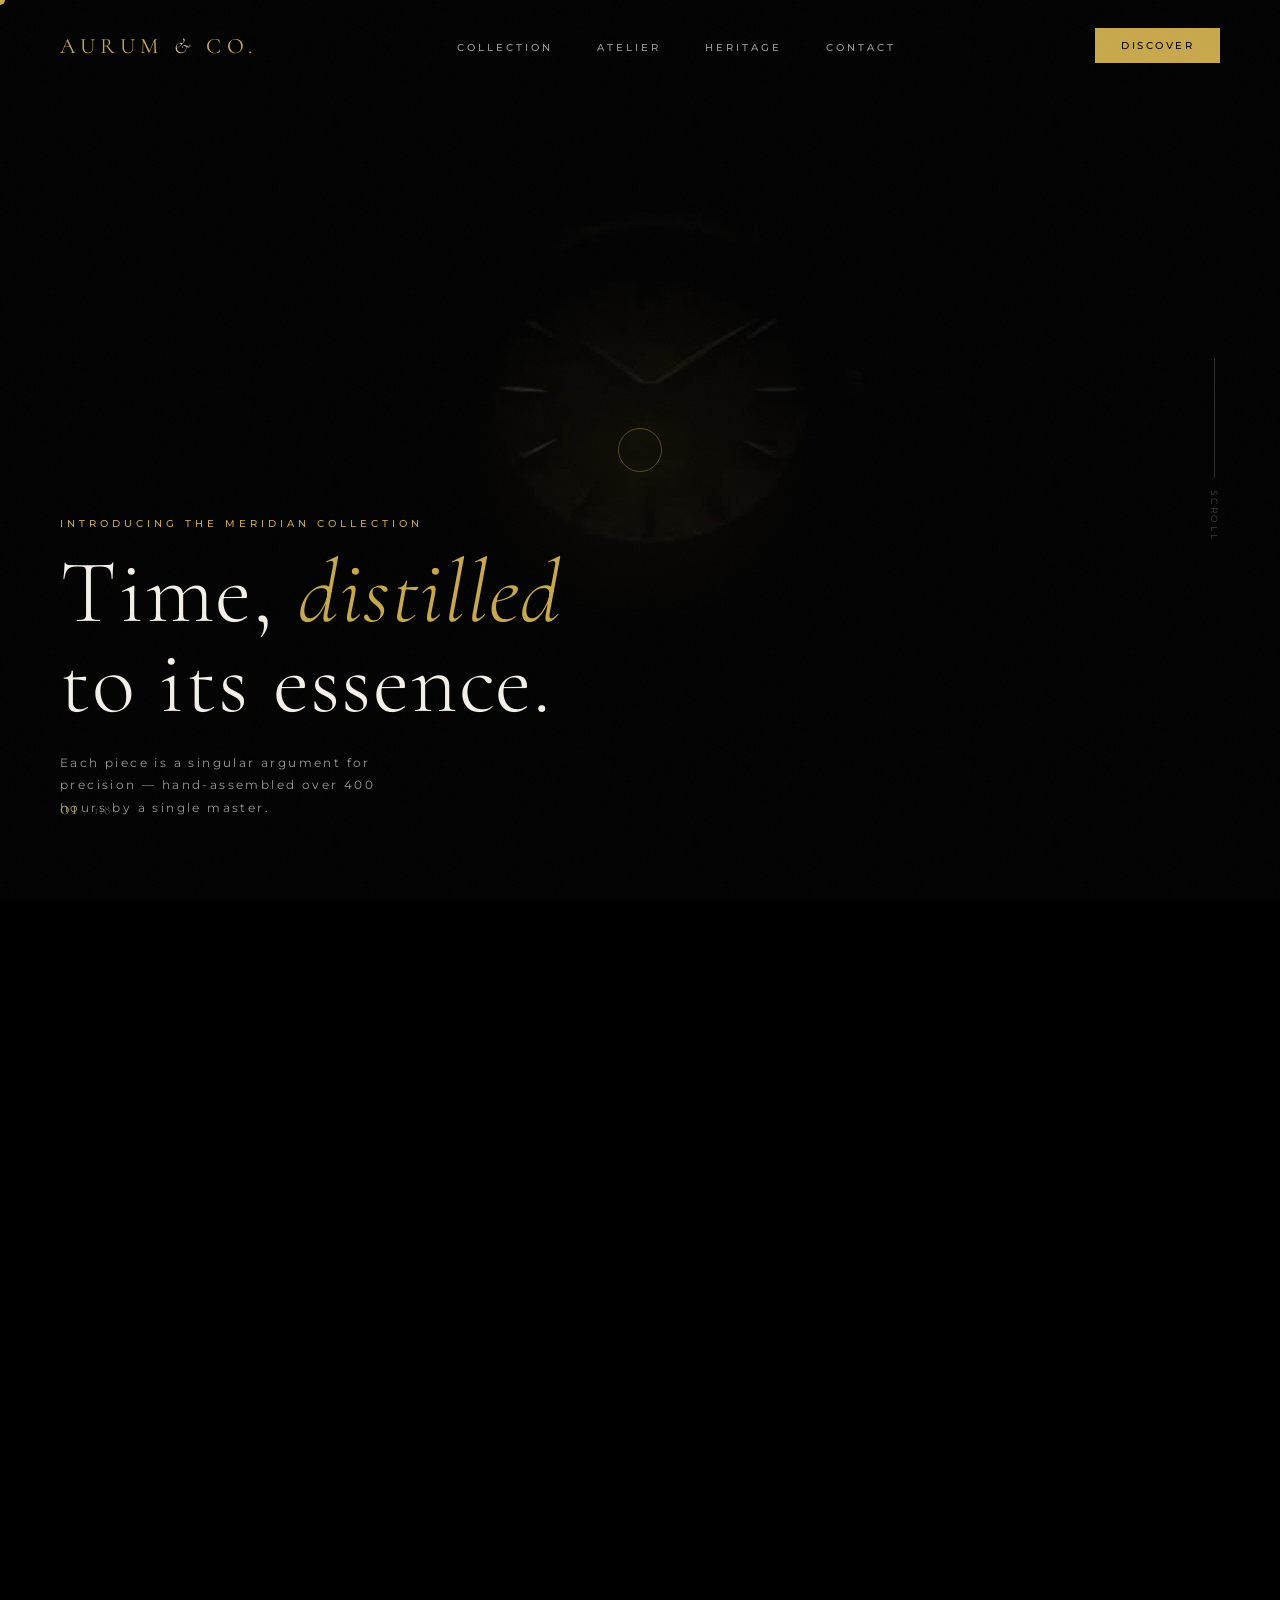
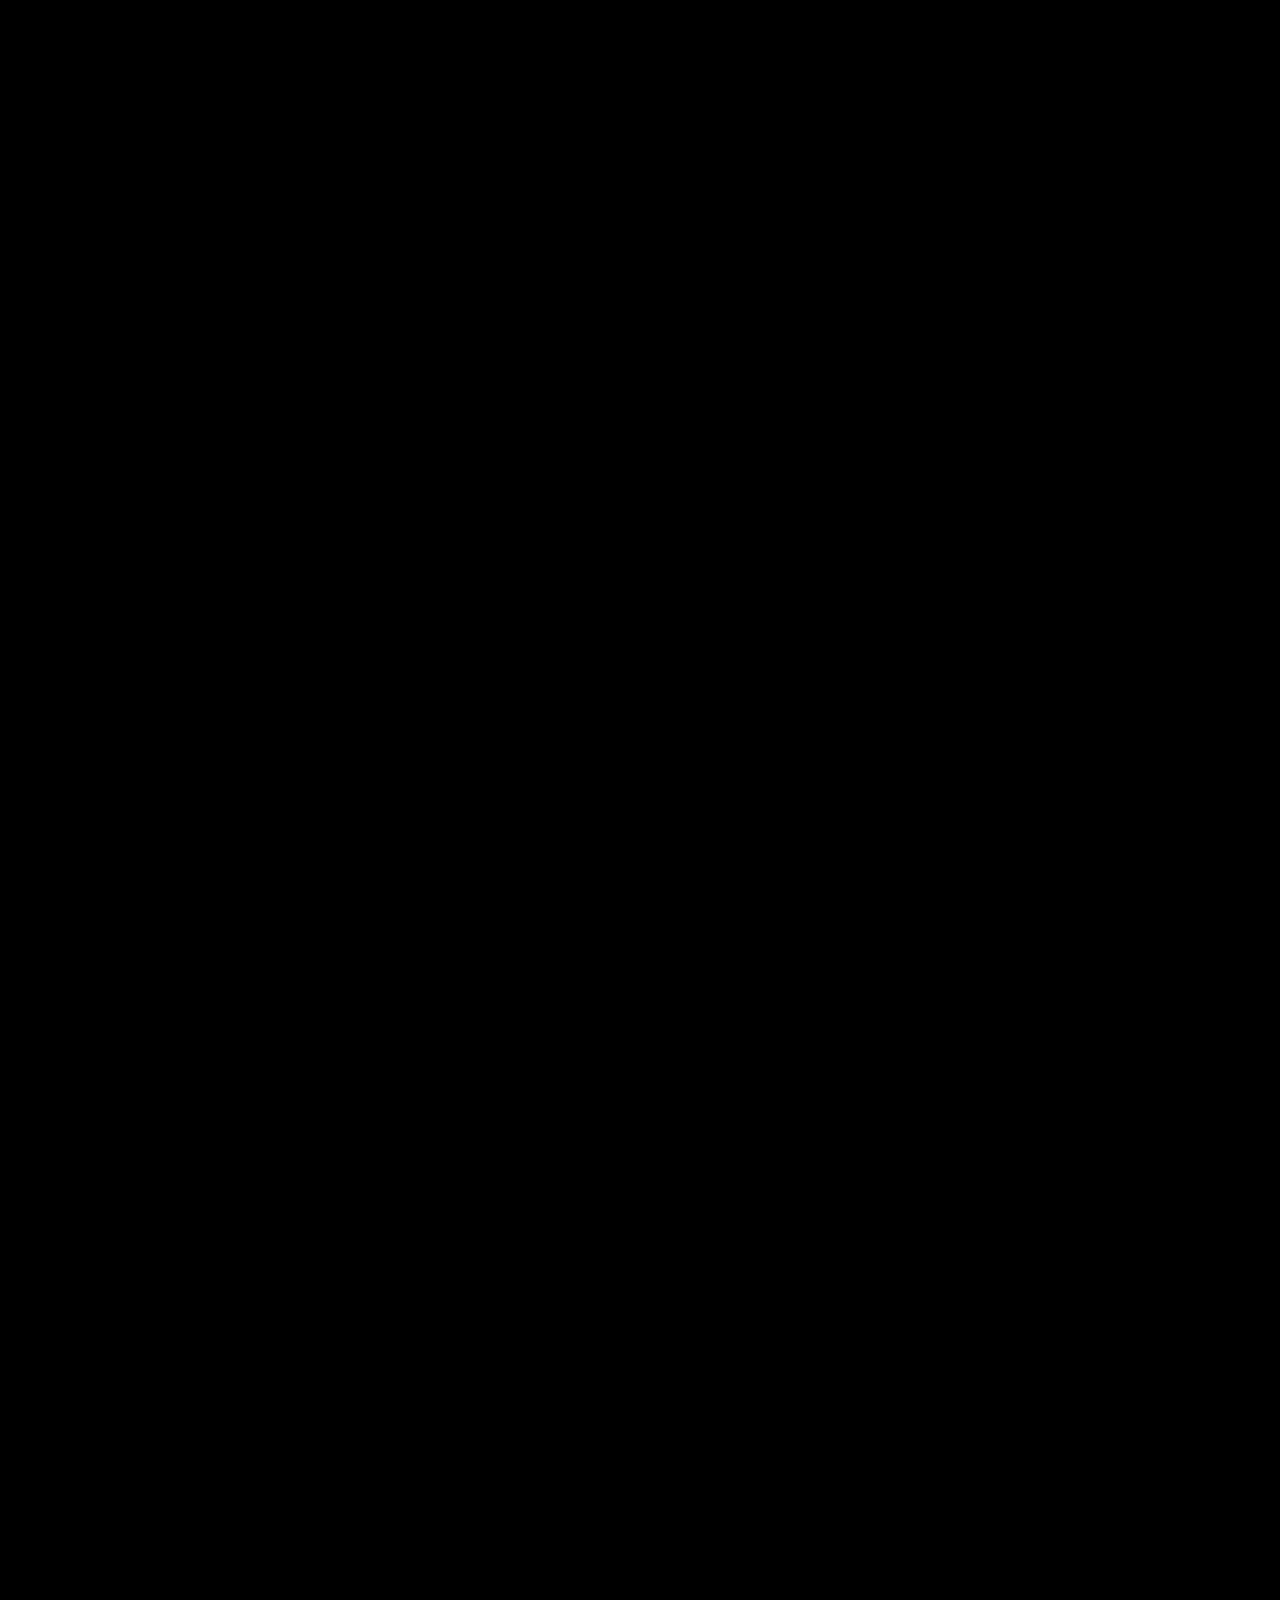
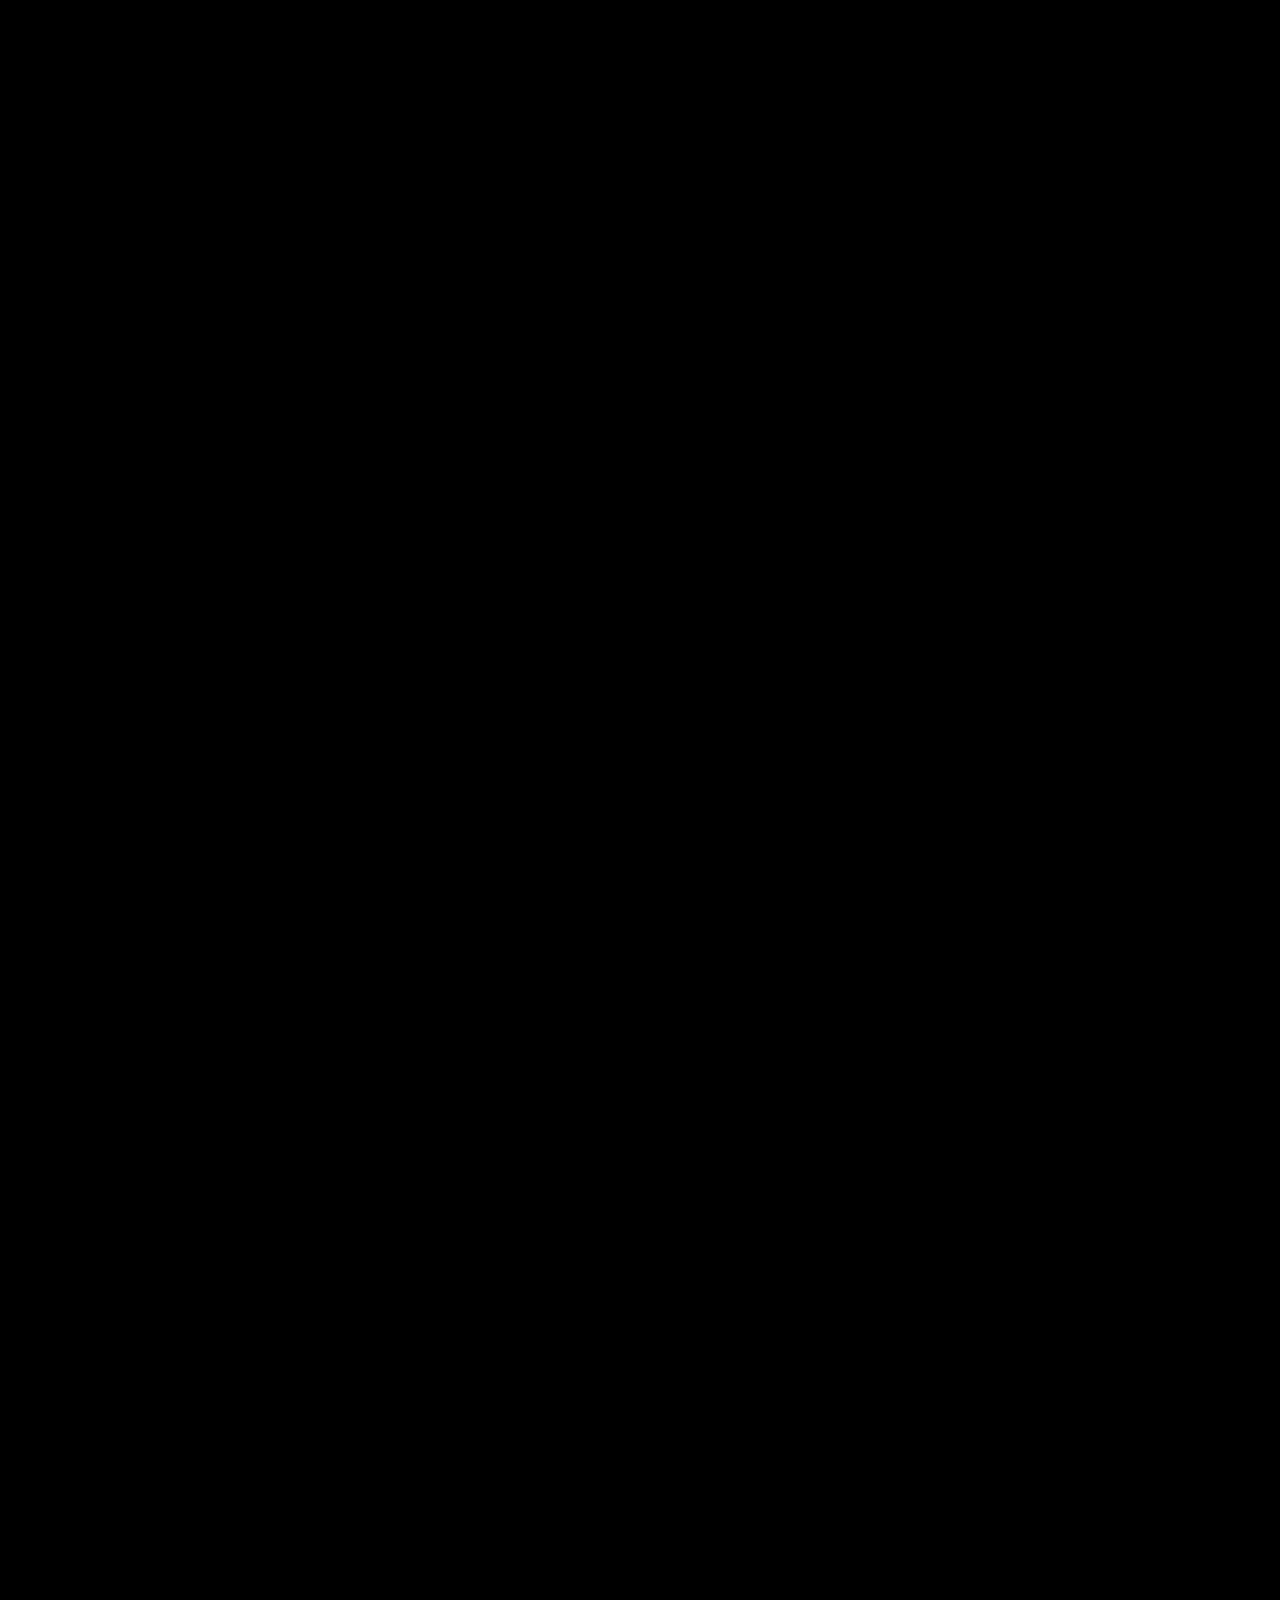
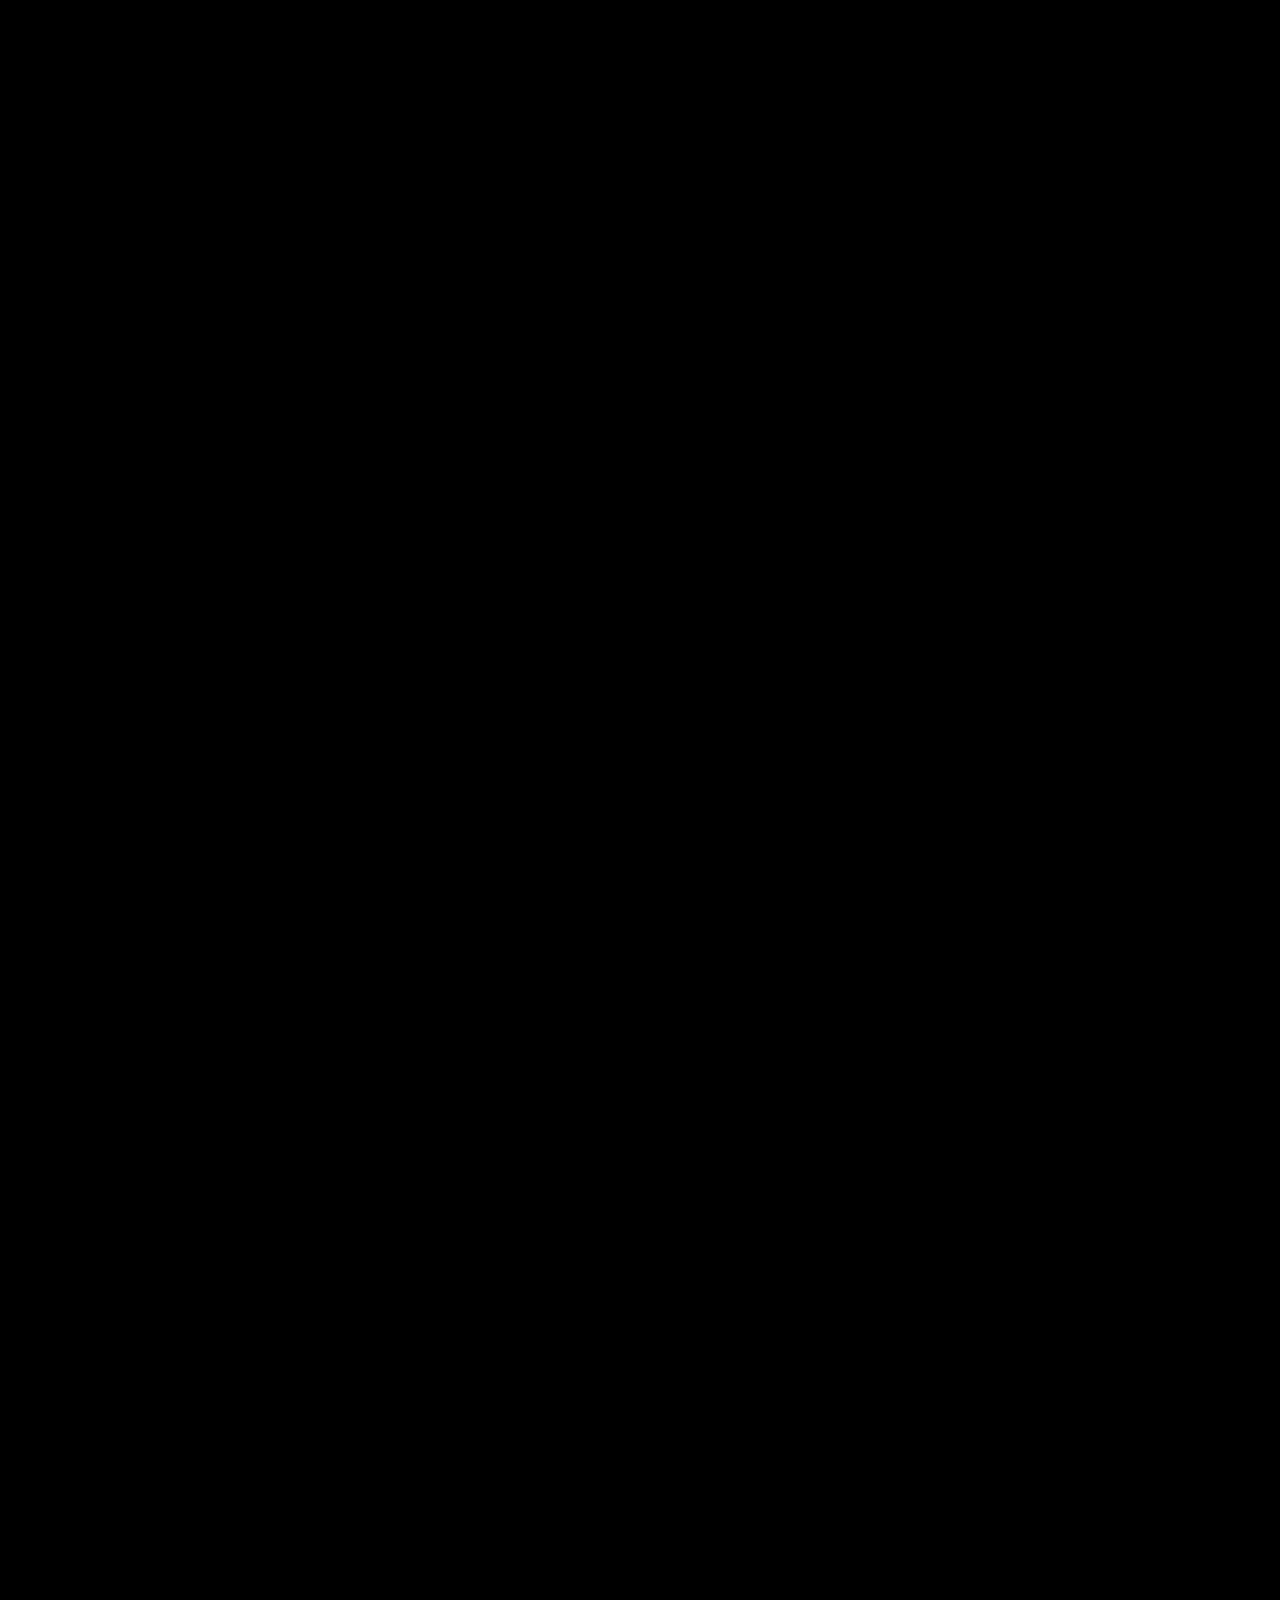
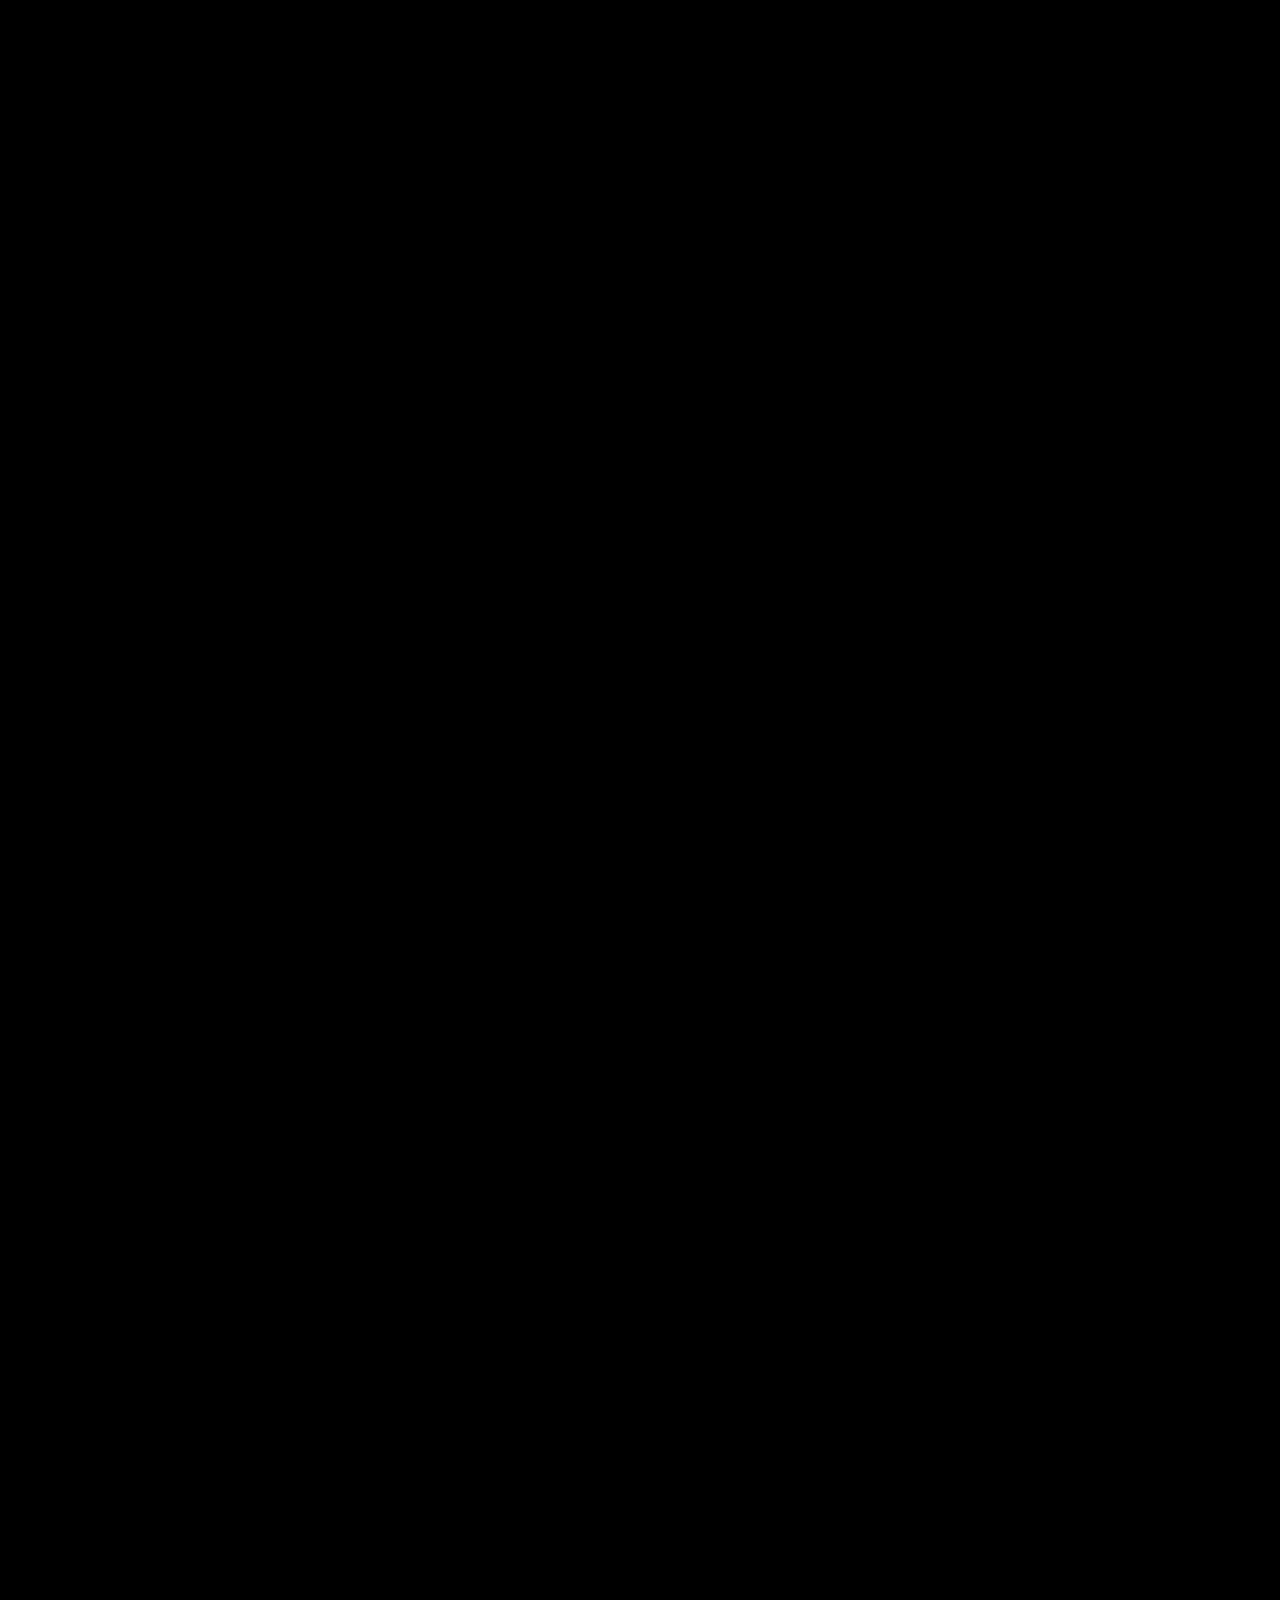
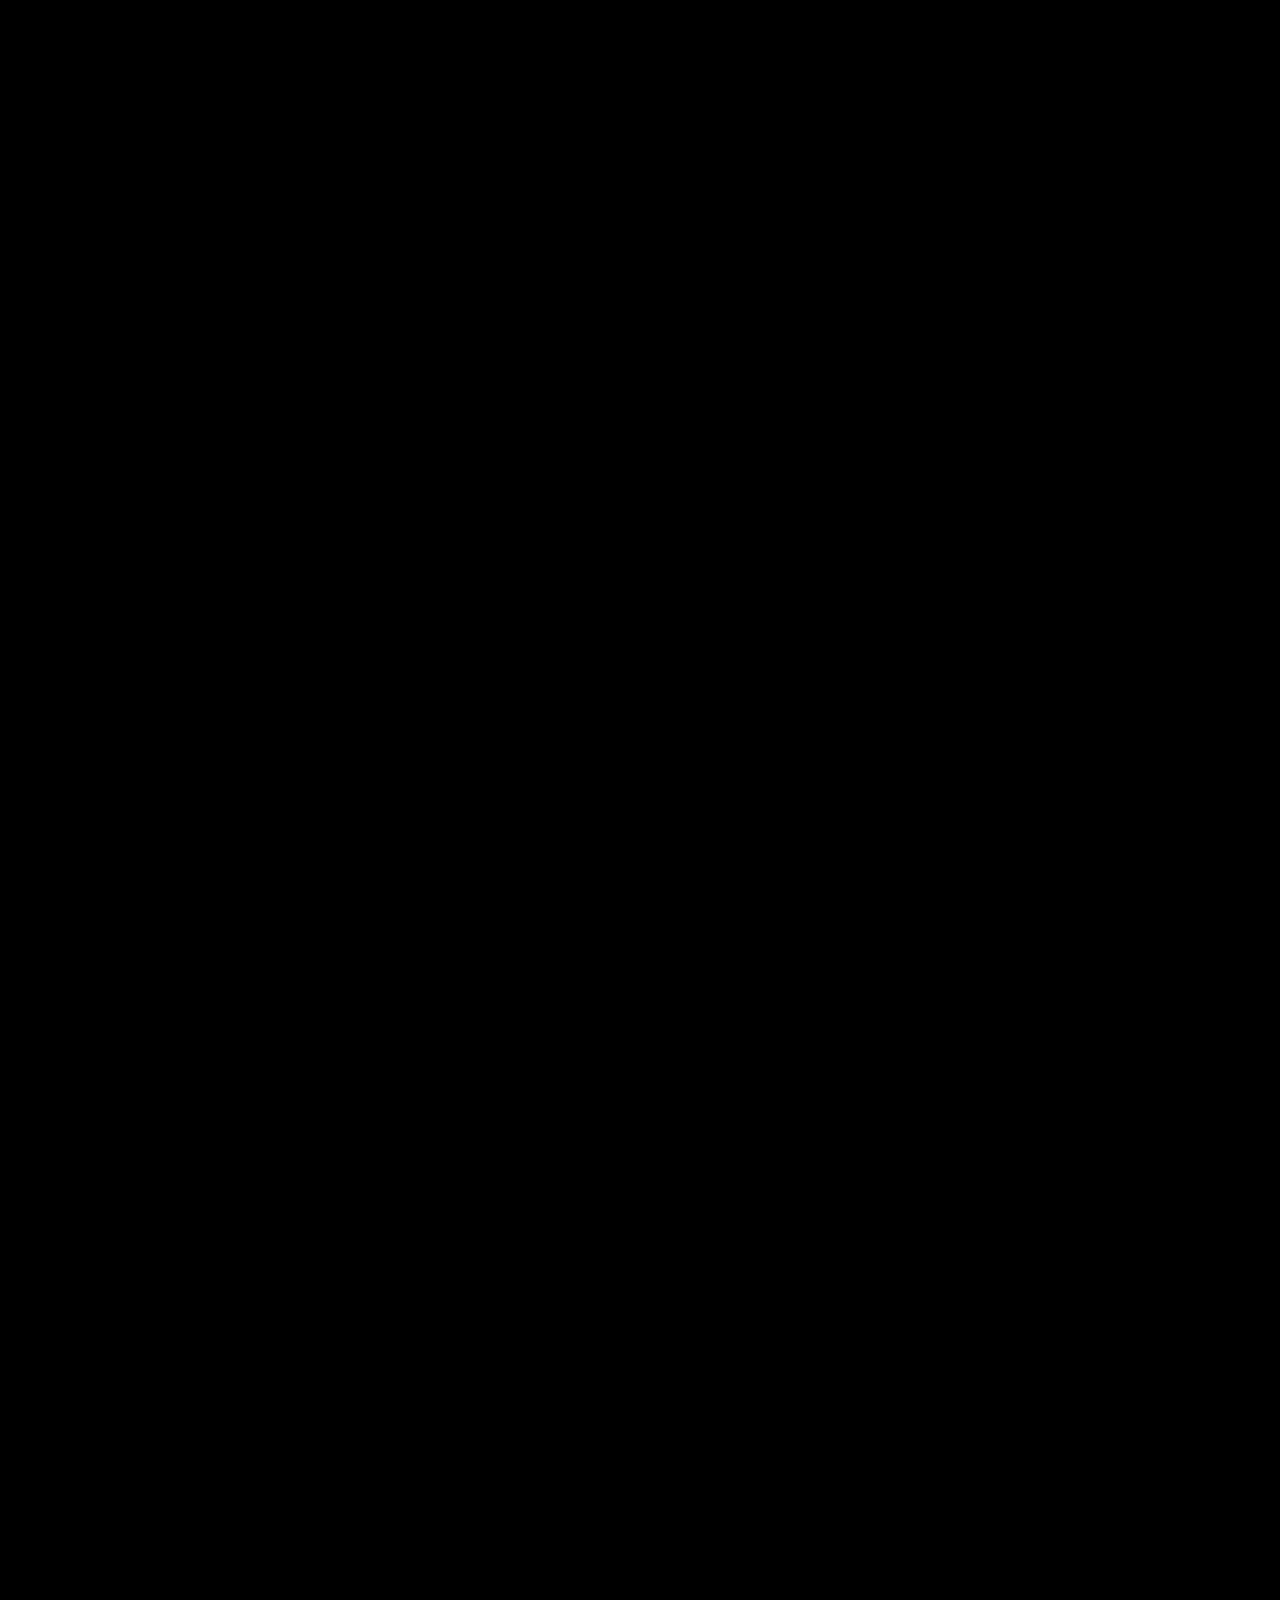
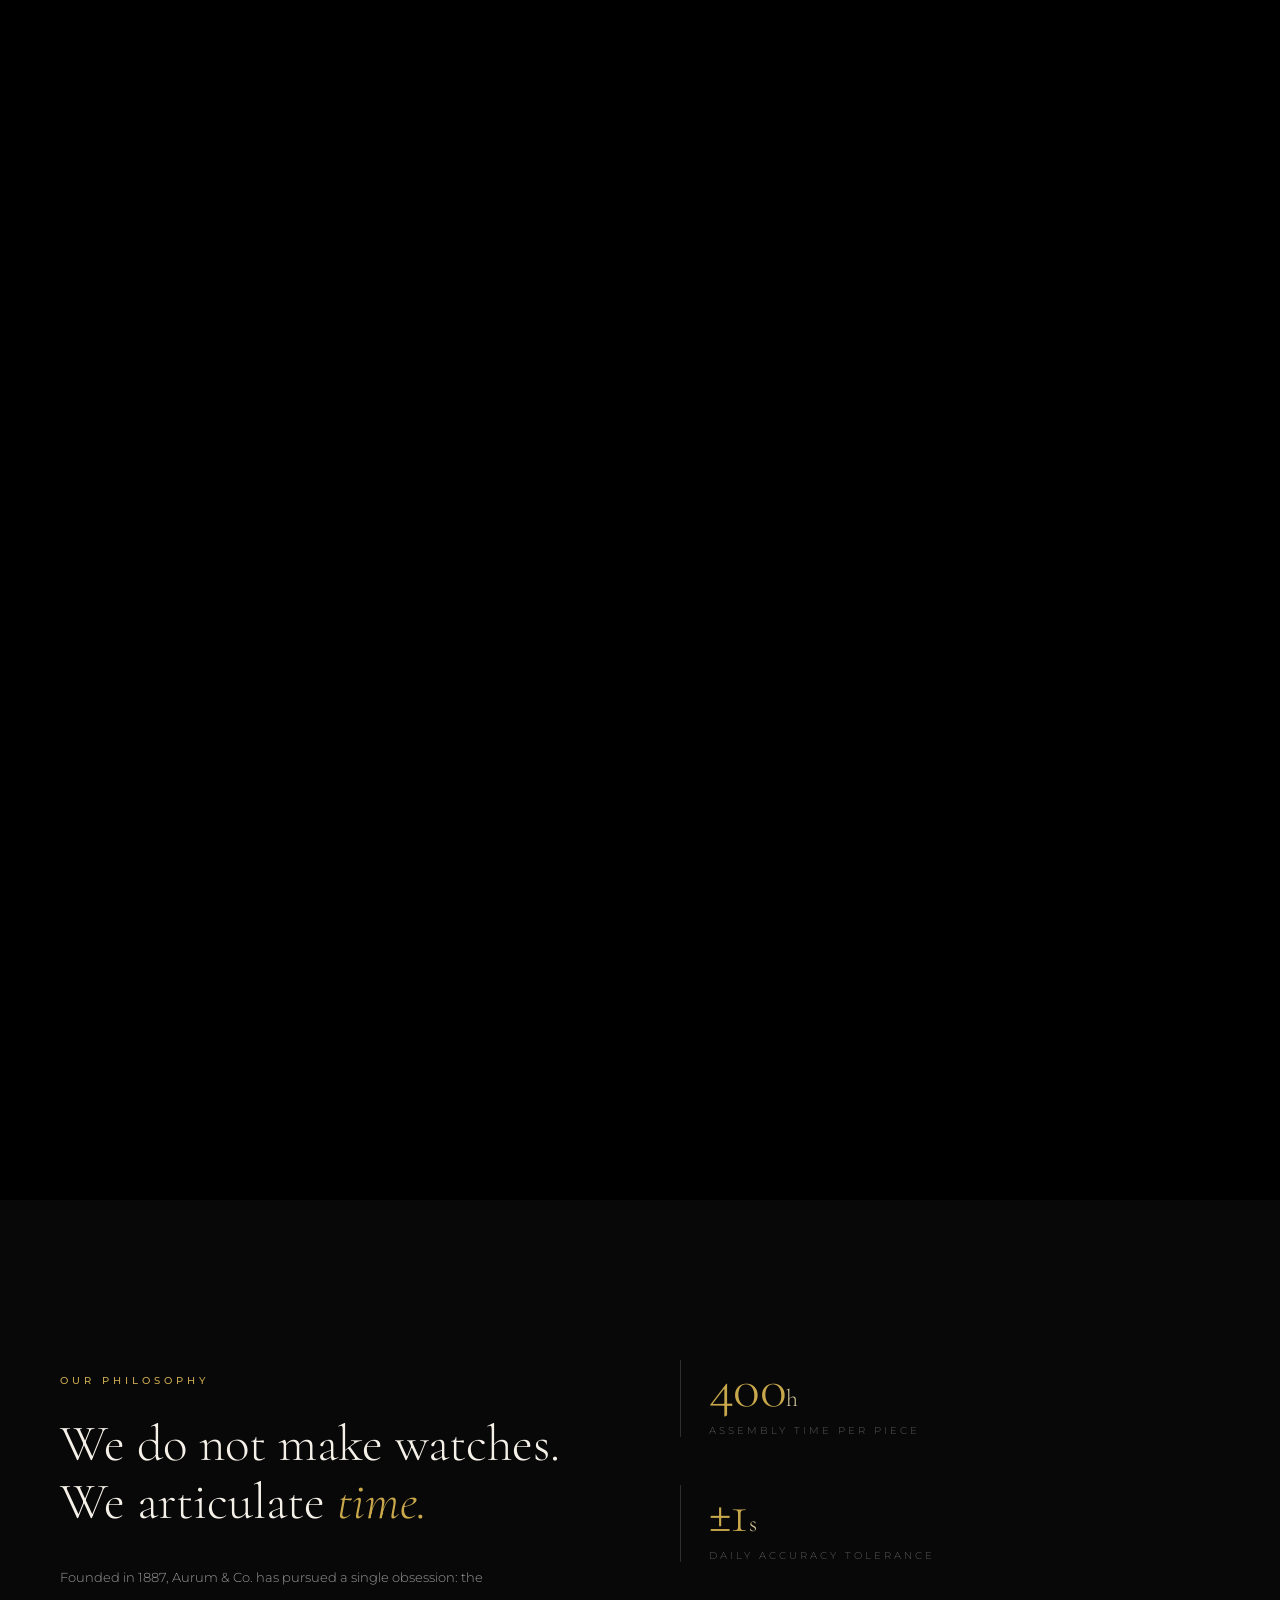
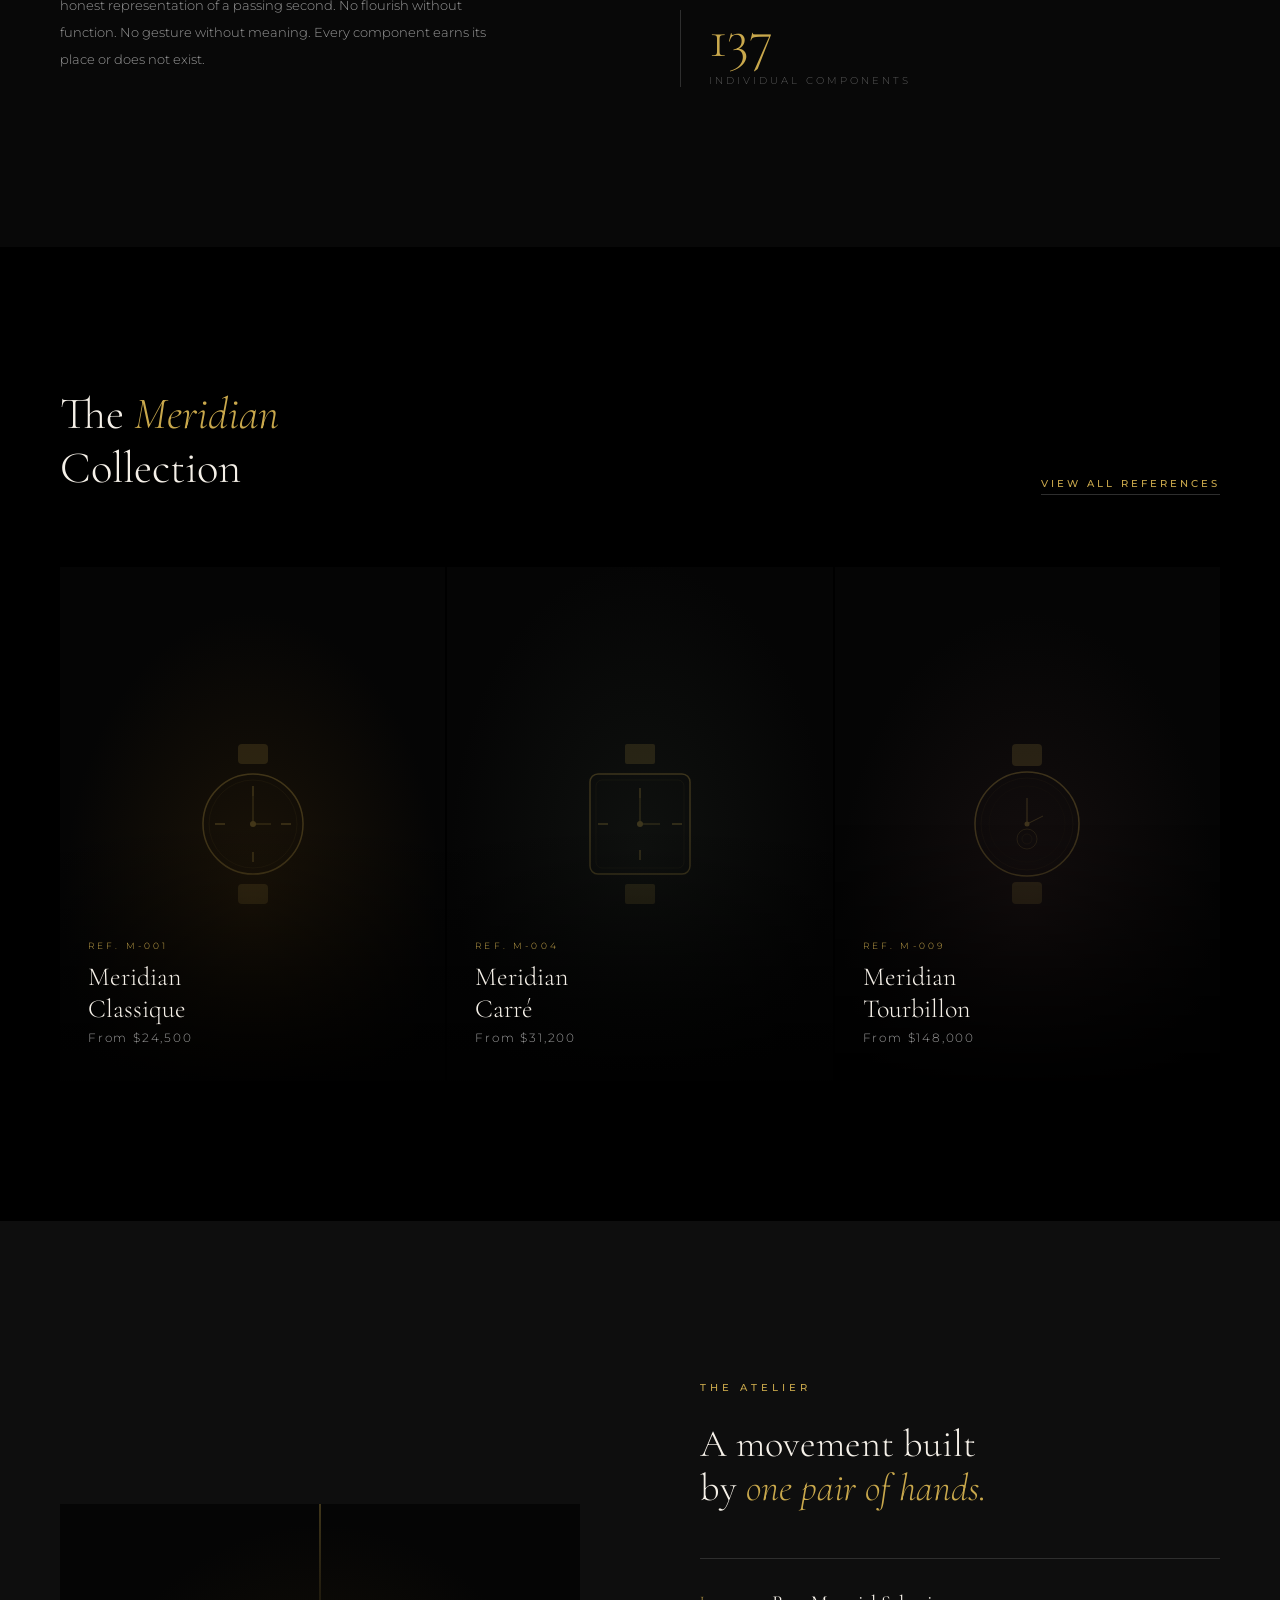
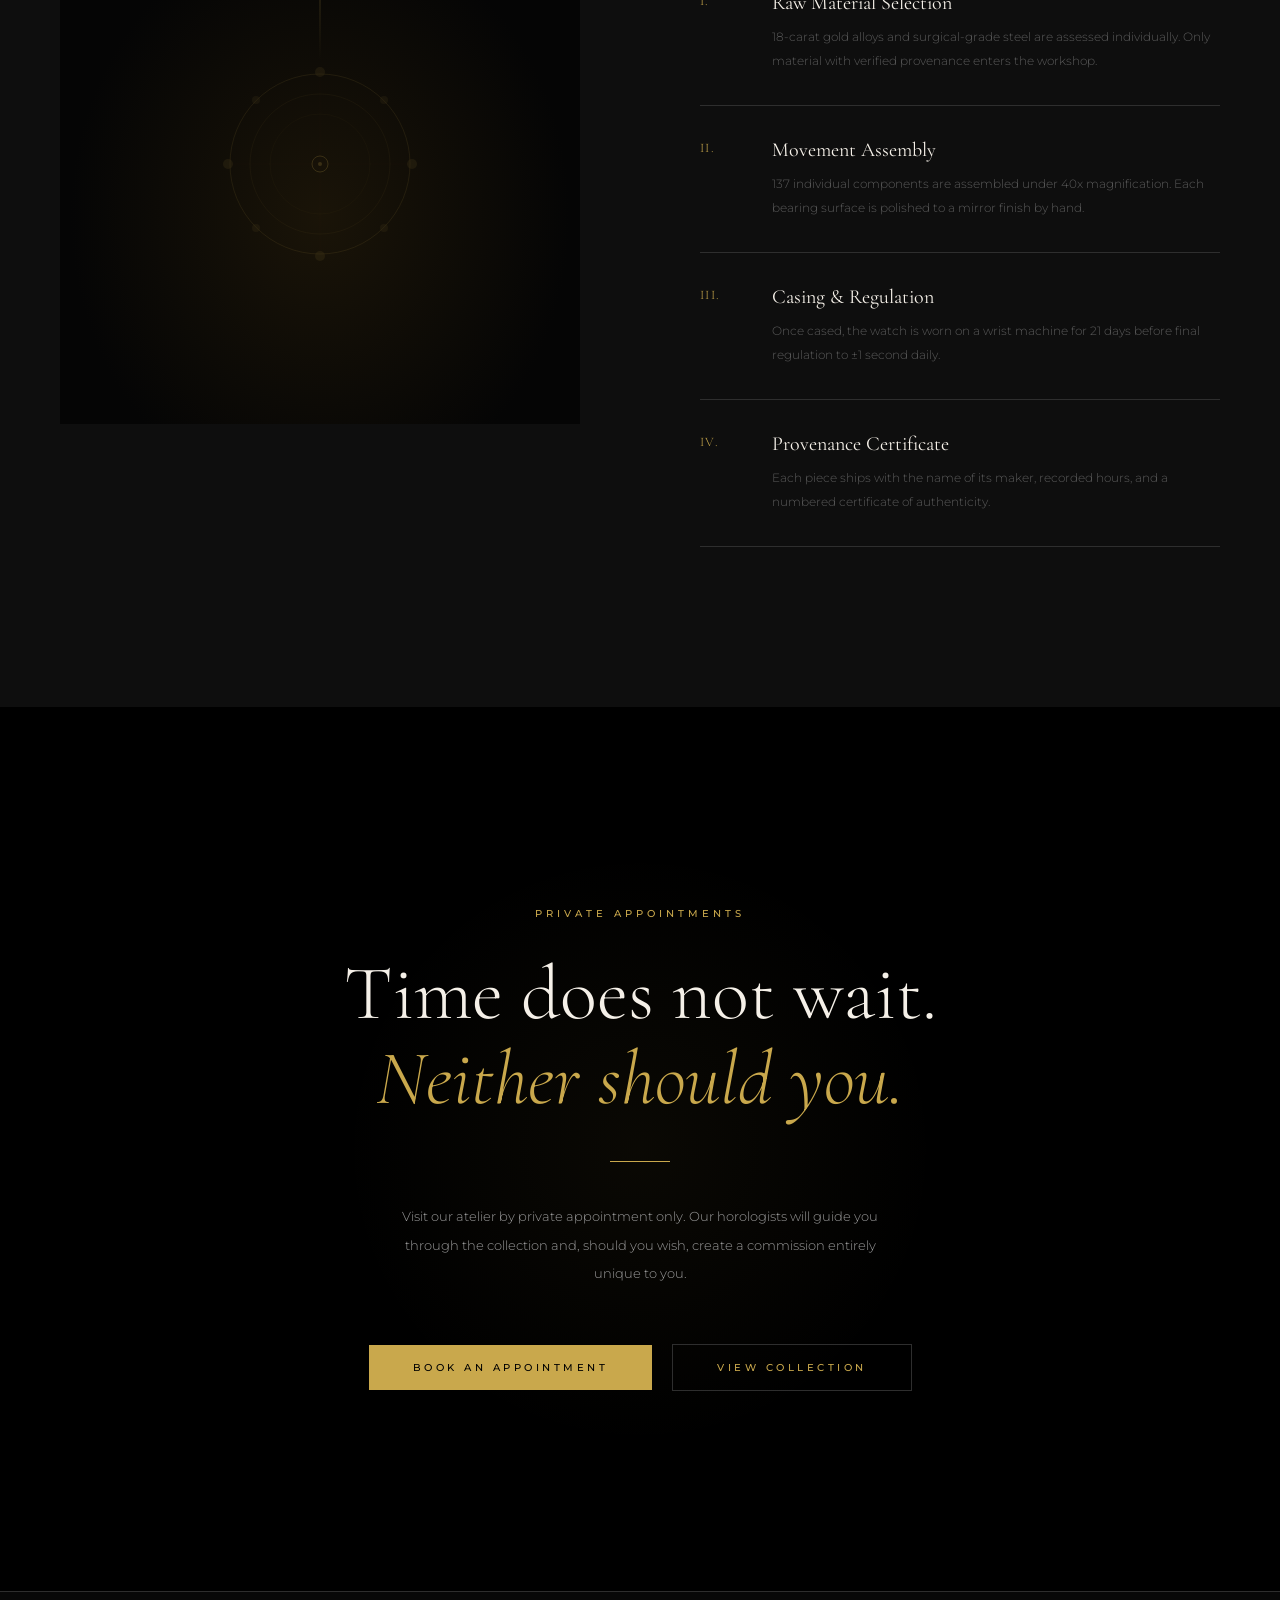
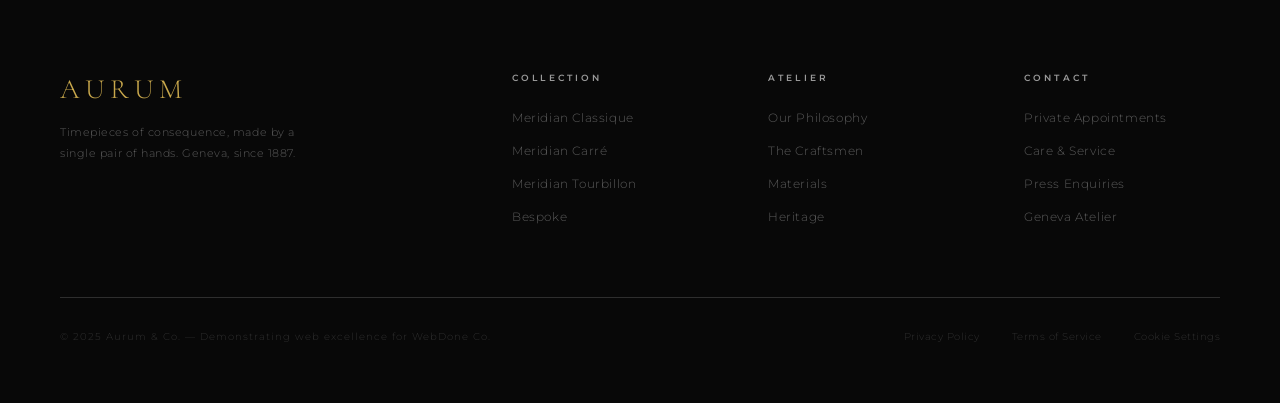
==== index.html @ 4873f3fb "Update index.html" ====
<!DOCTYPE html>
<html lang="en">
<head>
  <meta charset="UTF-8" />
  <meta name="viewport" content="width=device-width, initial-scale=1.0" />
  <title>AURUM — Timepieces of Consequence</title>
  <link rel="preconnect" href="https://fonts.googleapis.com" />
  <link rel="preconnect" href="https://fonts.gstatic.com" crossorigin />
  <link href="https://fonts.googleapis.com/css2?family=Cormorant+Garamond:ital,wght@0,300;0,400;0,500;1,300;1,400&family=Montserrat:wght@300;400;500;600&display=swap" rel="stylesheet" />
  <style>
    /* ─── TOKENS ─────────────────────────────────────────────── */
    :root {
      --void:   #000000;
      --carbon: #080808;
      --onyx:   #0e0e0e;
      --smoke:  #1a1a1a;
      --ash:    #2e2e2e;
      --mist:   #5a5a5a;
      --silver: #9a9a9a;
      --pearl:  #d4c89a;
      --gold:   #c9a84c;
      --champagne: #e8d5a3;
      --white:  #f5f0e8;
      --display: 'Cormorant Garamond', serif;
      --ui:      'Montserrat', sans-serif;
    }

    /* ─── RESET ──────────────────────────────────────────────── */
    *, *::before, *::after { box-sizing: border-box; margin: 0; padding: 0; }
    html { scroll-behavior: auto; }
    body {
      background: var(--void);
      color: var(--white);
      font-family: var(--ui);
      font-weight: 300;
      overflow-x: hidden;
    }

    /* ─── NAV ────────────────────────────────────────────────── */
    nav {
      position: fixed;
      top: 0; left: 0; right: 0;
      z-index: 100;
      display: flex;
      justify-content: space-between;
      align-items: center;
      padding: 28px 60px;
      background: linear-gradient(to bottom, rgba(0,0,0,0.9) 0%, transparent 100%);
      transition: padding 0.4s ease;
    }
    nav.scrolled { padding: 18px 60px; background: rgba(0,0,0,0.95); }

    .nav-logo {
      font-family: var(--display);
      font-size: 22px;
      font-weight: 400;
      letter-spacing: 0.25em;
      color: var(--gold);
      text-transform: uppercase;
      text-decoration: none;
    }
    .nav-logo span { font-style: italic; font-weight: 300; color: var(--pearl); }

    .nav-links {
      display: flex;
      gap: 44px;
      list-style: none;
    }
    .nav-links a {
      font-size: 10px;
      font-weight: 500;
      letter-spacing: 0.3em;
      text-transform: uppercase;
      color: var(--silver);
      text-decoration: none;
      transition: color 0.3s;
    }
    .nav-links a:hover { color: var(--gold); }

    .nav-cta {
      font-size: 10px;
      font-weight: 500;
      letter-spacing: 0.25em;
      text-transform: uppercase;
      color: var(--void);
      background: var(--gold);
      padding: 11px 26px;
      text-decoration: none;
      transition: background 0.3s;
    }
    .nav-cta:hover { background: var(--champagne); }

    /* ─── SCROLL SEQUENCE (HERO) ─────────────────────────────── */
    #sequence-section {
      position: relative;
      /* height = n_frames × viewport, controls scroll distance */
      height: 1200vh;
    }

    #sequence-sticky {
      position: sticky;
      top: 0;
      height: 100vh;
      width: 100%;
      overflow: hidden;
    }

    #sequence-canvas {
      position: absolute;
      inset: 0;
      width: 100%;
      height: 100%;
      object-fit: cover;
    }

    /* Fallback image layer (while canvas loads) */
    #seq-fallback {
      position: absolute;
      inset: 0;
      background: radial-gradient(ellipse 60% 80% at 50% 60%, #1a1408 0%, #000 70%);
    }

    /* ─── HERO OVERLAY TEXT ──────────────────────────────────── */
    .hero-overlay {
      position: absolute;
      inset: 0;
      display: flex;
      flex-direction: column;
      justify-content: flex-end;
      padding: 0 60px 80px;
      pointer-events: none;
    }

    .hero-eyebrow {
      font-family: var(--ui);
      font-size: 10px;
      font-weight: 500;
      letter-spacing: 0.4em;
      text-transform: uppercase;
      color: var(--gold);
      margin-bottom: 18px;
      opacity: 0;
      transform: translateY(12px);
      animation: fadeUp 1s 0.3s forwards;
    }

    .hero-title {
      font-family: var(--display);
      font-size: clamp(52px, 7vw, 96px);
      font-weight: 300;
      line-height: 1.0;
      color: var(--white);
      letter-spacing: 0.02em;
      margin-bottom: 24px;
      opacity: 0;
      transform: translateY(16px);
      animation: fadeUp 1s 0.55s forwards;
    }
    .hero-title em { font-style: italic; color: var(--gold); }

    .hero-sub {
      font-size: 12px;
      font-weight: 400;
      letter-spacing: 0.2em;
      color: var(--silver);
      max-width: 340px;
      line-height: 1.9;
      opacity: 0;
      transform: translateY(12px);
      animation: fadeUp 1s 0.75s forwards;
    }

    /* Scroll progress indicator */
    .scroll-progress-track {
      position: absolute;
      right: 60px;
      top: 50%;
      transform: translateY(-50%);
      display: flex;
      flex-direction: column;
      align-items: center;
      gap: 0;
    }
    .scroll-line {
      width: 1px;
      height: 120px;
      background: var(--ash);
      position: relative;
      overflow: hidden;
    }
    .scroll-line-fill {
      position: absolute;
      top: 0;
      left: 0;
      width: 100%;
      background: var(--gold);
      transition: height 0.05s linear;
    }
    .scroll-label {
      font-size: 9px;
      letter-spacing: 0.3em;
      color: var(--mist);
      text-transform: uppercase;
      margin-top: 12px;
      writing-mode: vertical-lr;
    }

    /* Frame counter */
    .frame-counter {
      position: absolute;
      left: 60px;
      bottom: 80px;
      font-family: var(--display);
      font-size: 13px;
      color: var(--mist);
      letter-spacing: 0.1em;
    }
    .frame-counter .current { color: var(--gold); font-size: 20px; }

    /* ─── SECTION: PHILOSOPHY ────────────────────────────────── */
    .section-philosophy {
      background: var(--carbon);
      padding: 160px 60px;
      display: grid;
      grid-template-columns: 1fr 1fr;
      gap: 80px;
      align-items: center;
    }

    .philosophy-eyebrow {
      font-size: 10px;
      font-weight: 500;
      letter-spacing: 0.4em;
      text-transform: uppercase;
      color: var(--gold);
      margin-bottom: 28px;
    }

    .philosophy-headline {
      font-family: var(--display);
      font-size: clamp(36px, 4vw, 60px);
      font-weight: 300;
      line-height: 1.15;
      color: var(--white);
      margin-bottom: 32px;
    }
    .philosophy-headline em { font-style: italic; color: var(--gold); }

    .philosophy-body {
      font-size: 13px;
      line-height: 2.1;
      color: var(--silver);
      max-width: 460px;
    }

    .philosophy-stats {
      display: flex;
      flex-direction: column;
      gap: 48px;
    }

    .stat-item {
      border-left: 1px solid var(--ash);
      padding-left: 28px;
    }
    .stat-number {
      font-family: var(--display);
      font-size: 56px;
      font-weight: 300;
      color: var(--gold);
      line-height: 1;
      letter-spacing: -0.01em;
    }
    .stat-unit {
      font-family: var(--display);
      font-size: 24px;
      font-weight: 300;
      color: var(--pearl);
    }
    .stat-label {
      font-size: 10px;
      letter-spacing: 0.3em;
      color: var(--mist);
      text-transform: uppercase;
      margin-top: 8px;
    }

    /* ─── SECTION: COLLECTION TEASE ─────────────────────────── */
    .section-collection {
      background: var(--void);
      padding: 140px 60px;
    }

    .section-header {
      display: flex;
      justify-content: space-between;
      align-items: flex-end;
      margin-bottom: 72px;
    }

    .section-title {
      font-family: var(--display);
      font-size: clamp(32px, 3.5vw, 52px);
      font-weight: 300;
      color: var(--white);
    }
    .section-title em { font-style: italic; color: var(--gold); }

    .section-link {
      font-size: 10px;
      font-weight: 500;
      letter-spacing: 0.3em;
      text-transform: uppercase;
      color: var(--gold);
      text-decoration: none;
      border-bottom: 1px solid var(--ash);
      padding-bottom: 4px;
      transition: border-color 0.3s, color 0.3s;
    }
    .section-link:hover { color: var(--champagne); border-color: var(--gold); }

    .collection-grid {
      display: grid;
      grid-template-columns: repeat(3, 1fr);
      gap: 2px;
    }

    .collection-card {
      position: relative;
      aspect-ratio: 3/4;
      background: var(--smoke);
      overflow: hidden;
      cursor: pointer;
    }

    .collection-card-bg {
      position: absolute;
      inset: 0;
      transition: transform 0.7s ease;
    }

    /* Gradient placeholder backgrounds for each card */
    .card-bg-1 { background: radial-gradient(ellipse 70% 80% at 50% 65%, #1c1408 0%, #050505 70%); }
    .card-bg-2 { background: radial-gradient(ellipse 70% 80% at 50% 55%, #0f110f 0%, #050505 70%); }
    .card-bg-3 { background: radial-gradient(ellipse 70% 80% at 50% 65%, #150f0f 0%, #050505 70%); }

    .collection-card:hover .collection-card-bg { transform: scale(1.06); }

    .collection-card-overlay {
      position: absolute;
      inset: 0;
      background: linear-gradient(to top, rgba(0,0,0,0.9) 0%, transparent 50%);
      display: flex;
      flex-direction: column;
      justify-content: flex-end;
      padding: 36px 28px;
    }

    .card-ref {
      font-size: 9px;
      letter-spacing: 0.35em;
      color: var(--gold);
      text-transform: uppercase;
      margin-bottom: 10px;
    }

    .card-name {
      font-family: var(--display);
      font-size: 26px;
      font-weight: 300;
      color: var(--white);
      line-height: 1.2;
      margin-bottom: 6px;
    }

    .card-price {
      font-size: 12px;
      color: var(--silver);
      letter-spacing: 0.15em;
    }

    .card-hover-line {
      position: absolute;
      bottom: 0; left: 0; right: 0;
      height: 1px;
      background: var(--gold);
      transform: scaleX(0);
      transform-origin: left;
      transition: transform 0.4s ease;
    }
    .collection-card:hover .card-hover-line { transform: scaleX(1); }

    /* Watch icon placeholders in cards */
    .card-watch-visual {
      position: absolute;
      inset: 0;
      display: flex;
      align-items: center;
      justify-content: center;
    }
    .watch-silhouette {
      width: 120px;
      height: 160px;
      opacity: 0.25;
    }

    /* ─── SECTION: CRAFT ─────────────────────────────────────── */
    .section-craft {
      background: var(--onyx);
      padding: 160px 60px;
    }

    .craft-grid {
      display: grid;
      grid-template-columns: 1fr 1fr;
      gap: 120px;
      align-items: center;
    }

    .craft-visual {
      aspect-ratio: 1;
      background: radial-gradient(ellipse 60% 70% at 50% 60%, #1a1408 0%, #050505 80%);
      display: flex;
      align-items: center;
      justify-content: center;
      position: relative;
      overflow: hidden;
    }

    .craft-visual::before {
      content: '';
      position: absolute;
      top: -20%;
      left: 50%;
      transform: translateX(-50%);
      width: 2px;
      height: 50%;
      background: linear-gradient(to bottom, var(--gold), transparent);
      opacity: 0.5;
    }

    .craft-svg {
      width: 200px;
      height: 200px;
      opacity: 0.2;
    }

    .craft-content {}

    .craft-steps {
      display: flex;
      flex-direction: column;
      gap: 0;
      margin-top: 48px;
    }

    .craft-step {
      display: grid;
      grid-template-columns: 48px 1fr;
      gap: 24px;
      padding: 32px 0;
      border-bottom: 1px solid var(--ash);
      align-items: start;
    }
    .craft-step:first-child { border-top: 1px solid var(--ash); }

    .step-num {
      font-family: var(--display);
      font-size: 13px;
      color: var(--gold);
      letter-spacing: 0.1em;
      padding-top: 2px;
    }

    .step-title {
      font-family: var(--display);
      font-size: 20px;
      font-weight: 400;
      color: var(--white);
      margin-bottom: 10px;
    }

    .step-body {
      font-size: 12px;
      line-height: 2;
      color: var(--mist);
    }

    /* ─── SECTION: SIGNATURE ─────────────────────────────────── */
    .section-signature {
      background: var(--void);
      padding: 200px 60px;
      text-align: center;
      position: relative;
      overflow: hidden;
    }

    .signature-radial {
      position: absolute;
      top: 50%;
      left: 50%;
      transform: translate(-50%, -50%);
      width: 600px;
      height: 600px;
      background: radial-gradient(ellipse, rgba(201, 168, 76, 0.05) 0%, transparent 70%);
      pointer-events: none;
    }

    .signature-eyebrow {
      font-size: 10px;
      font-weight: 500;
      letter-spacing: 0.4em;
      text-transform: uppercase;
      color: var(--gold);
      margin-bottom: 32px;
    }

    .signature-headline {
      font-family: var(--display);
      font-size: clamp(44px, 6vw, 84px);
      font-weight: 300;
      line-height: 1.1;
      color: var(--white);
      margin-bottom: 20px;
      position: relative;
    }
    .signature-headline em { font-style: italic; color: var(--gold); }

    .signature-rule {
      width: 60px;
      height: 1px;
      background: var(--gold);
      margin: 40px auto;
    }

    .signature-body {
      font-size: 13px;
      line-height: 2.2;
      color: var(--silver);
      max-width: 520px;
      margin: 0 auto 56px;
    }

    .btn-primary {
      display: inline-block;
      font-size: 10px;
      font-weight: 500;
      letter-spacing: 0.35em;
      text-transform: uppercase;
      color: var(--void);
      background: var(--gold);
      padding: 16px 44px;
      text-decoration: none;
      transition: background 0.3s, transform 0.2s;
    }
    .btn-primary:hover { background: var(--champagne); transform: translateY(-1px); }

    .btn-ghost {
      display: inline-block;
      font-size: 10px;
      font-weight: 500;
      letter-spacing: 0.35em;
      text-transform: uppercase;
      color: var(--gold);
      background: transparent;
      padding: 16px 44px;
      text-decoration: none;
      border: 1px solid var(--ash);
      margin-left: 16px;
      transition: border-color 0.3s, color 0.3s;
    }
    .btn-ghost:hover { border-color: var(--gold); color: var(--champagne); }

    /* ─── FOOTER ─────────────────────────────────────────────── */
    footer {
      background: var(--carbon);
      border-top: 1px solid var(--ash);
      padding: 80px 60px 60px;
    }

    .footer-grid {
      display: grid;
      grid-template-columns: 2fr 1fr 1fr 1fr;
      gap: 60px;
      margin-bottom: 72px;
    }

    .footer-brand-name {
      font-family: var(--display);
      font-size: 28px;
      font-weight: 300;
      color: var(--gold);
      letter-spacing: 0.2em;
      margin-bottom: 16px;
    }
    .footer-brand-tagline {
      font-size: 11px;
      color: var(--mist);
      line-height: 1.9;
      letter-spacing: 0.05em;
      max-width: 260px;
    }

    .footer-col-title {
      font-size: 9px;
      font-weight: 600;
      letter-spacing: 0.35em;
      text-transform: uppercase;
      color: var(--silver);
      margin-bottom: 24px;
    }

    .footer-links {
      list-style: none;
      display: flex;
      flex-direction: column;
      gap: 14px;
    }
    .footer-links a {
      font-size: 12px;
      color: var(--mist);
      text-decoration: none;
      letter-spacing: 0.05em;
      transition: color 0.3s;
    }
    .footer-links a:hover { color: var(--gold); }

    .footer-bottom {
      display: flex;
      justify-content: space-between;
      align-items: center;
      border-top: 1px solid var(--ash);
      padding-top: 32px;
    }

    .footer-copy {
      font-size: 10px;
      color: var(--ash);
      letter-spacing: 0.1em;
    }

    .footer-legal {
      display: flex;
      gap: 32px;
    }
    .footer-legal a {
      font-size: 10px;
      color: var(--ash);
      text-decoration: none;
      letter-spacing: 0.05em;
      transition: color 0.3s;
    }
    .footer-legal a:hover { color: var(--mist); }

    /* ─── ANIMATIONS ─────────────────────────────────────────── */
    @keyframes fadeUp {
      to { opacity: 1; transform: translateY(0); }
    }

    .reveal {
      opacity: 0;
      transform: translateY(24px);
      transition: opacity 0.8s ease, transform 0.8s ease;
    }
    .reveal.visible {
      opacity: 1;
      transform: translateY(0);
    }

    /* ─── LOADING SCREEN ─────────────────────────────────────── */
    #loading {
      position: fixed;
      inset: 0;
      background: var(--void);
      z-index: 999;
      display: flex;
      flex-direction: column;
      align-items: center;
      justify-content: center;
      transition: opacity 0.6s ease;
    }
    #loading.hidden { opacity: 0; pointer-events: none; }

    .loading-logo {
      font-family: var(--display);
      font-size: 32px;
      font-weight: 300;
      color: var(--gold);
      letter-spacing: 0.4em;
      text-transform: uppercase;
      margin-bottom: 48px;
    }

    .loading-bar-track {
      width: 200px;
      height: 1px;
      background: var(--ash);
      position: relative;
      overflow: hidden;
    }
    .loading-bar-fill {
      position: absolute;
      top: 0; left: 0;
      height: 100%;
      width: 0%;
      background: var(--gold);
      transition: width 0.1s linear;
    }

    .loading-text {
      font-size: 9px;
      letter-spacing: 0.4em;
      color: var(--mist);
      text-transform: uppercase;
      margin-top: 20px;
    }

    /* ─── MOBILE ─────────────────────────────────────────────── */
    @media (max-width: 768px) {
      nav { padding: 20px 24px; }
      .nav-links, .nav-cta { display: none; }

      .hero-overlay { padding: 0 24px 60px; }
      .scroll-progress-track { right: 24px; }
      .frame-counter { left: 24px; bottom: 60px; }

      .section-philosophy,
      .craft-grid { grid-template-columns: 1fr; gap: 48px; }
      .section-philosophy,
      .section-collection,
      .section-craft,
      .section-signature { padding: 100px 24px; }

      .collection-grid { grid-template-columns: 1fr; gap: 2px; }
      .collection-card { aspect-ratio: 4/3; }

      .footer-grid { grid-template-columns: 1fr 1fr; gap: 40px; }
      footer { padding: 60px 24px 40px; }

      .btn-ghost { margin-left: 0; margin-top: 12px; }
      .signature-headline { font-size: 36px; }
    }

    @media (prefers-reduced-motion: reduce) {
      * { animation-duration: 0.01ms !important; transition-duration: 0.01ms !important; }
    }
  
  /* ── CUSTOM CURSOR ───────────────────────────── */
  body { cursor: none; }
  #cur-dot {
    position:fixed;width:10px;height:10px;
    background:#c9a84c;border-radius:50%;
    pointer-events:none;z-index:9999;
    transform:translate(-50%,-50%);
    mix-blend-mode:screen;
    transition:width .2s,height .2s;
  }
  #cur-ring {
    position:fixed;width:44px;height:44px;
    border:1px solid rgba(201,168,76,0.4);
    border-radius:50%;pointer-events:none;z-index:9998;
    transform:translate(-50%,-50%);
  }
  body.cur-hover #cur-dot{width:16px;height:16px;}
  body.cur-hover #cur-ring{width:64px;height:64px;border-color:rgba(201,168,76,0.8);}

  /* ── CURSOR SPOTLIGHT ON CANVAS ──────────────── */
  #cursor-spotlight {
    position:absolute;inset:0;
    pointer-events:none;z-index:2;
    background:radial-gradient(circle 280px at 50% 50%, rgba(201,168,76,0.06) 0%, transparent 70%);
    transition:background 0.05s linear;
  }

  /* ── FILM GRAIN ──────────────────────────────── */
  #grain {
    position:fixed;inset:0;z-index:9991;pointer-events:none;
    opacity:0.04;
    background-image:url("data:image/svg+xml,%3Csvg viewBox='0 0 256 256' xmlns='http://www.w3.org/2000/svg'%3E%3Cfilter id='n'%3E%3CfeTurbulence type='fractalNoise' baseFrequency='0.85' numOctaves='4' stitchTiles='stitch'/%3E%3C/filter%3E%3Crect width='100%25' height='100%25' filter='url(%23n)'/%3E%3C/svg%3E");
    background-size:180px 180px;
    animation:gr 0.4s steps(2) infinite;
  }
  @keyframes gr{
    0%{transform:translate(0,0)}25%{transform:translate(-3%,-2%)}
    50%{transform:translate(2%,3%)}75%{transform:translate(-2%,2%)}
    100%{transform:translate(3%,-1%)}
  }

  /* ── MAGNETIC CTA ────────────────────────────── */
  .btn-primary, .btn-ghost {
    transition: transform 0.3s cubic-bezier(.23,1,.32,1), background 0.3s, box-shadow 0.3s !important;
  }
  .btn-primary:hover {
    box-shadow: 6px 6px 0 rgba(201,168,76,0.3) !important;
  }

  /* ── LETTER REVEAL ───────────────────────────── */
  .hero-title .char {
    display:inline-block;
    opacity:0;
    transform:translateY(40px);
    animation:charIn .7s cubic-bezier(.23,1,.32,1) forwards;
  }
  @keyframes charIn {
    to { opacity:1; transform:translateY(0); }
  }

  @media(max-width:768px){
    body{cursor:auto}
    #cur-dot,#cur-ring,#cursor-spotlight{display:none}
  }

</style>
</head>
<body>

<div id="grain"></div>
<div id="cur-dot"></div>
<div id="cur-ring"></div>


  <!-- LOADING SCREEN -->
  <div id="loading">
    <div class="loading-logo">Aurum</div>
    <div class="loading-bar-track">
      <div class="loading-bar-fill" id="loading-fill"></div>
    </div>
    <div class="loading-text" id="loading-text">Preparing your experience</div>
  </div>

  <!-- NAV -->
  <nav id="main-nav">
    <a href="#" class="nav-logo">AURUM <span>&</span> Co.</a>
    <ul class="nav-links">
      <li><a href="#collection">Collection</a></li>
      <li><a href="#craft">Atelier</a></li>
      <li><a href="#about">Heritage</a></li>
      <li><a href="#contact">Contact</a></li>
    </ul>
    <a href="#collection" class="nav-cta">Discover</a>
  </nav>

  <!-- ═══ SCROLL SEQUENCE SECTION ═══════════════════════════════ -->
  <section id="sequence-section">
    <div id="sequence-sticky">
      <div id="cursor-spotlight"></div>
      <!-- Fallback background -->
      <div id="seq-fallback"></div>

      <!-- Main canvas for image sequence -->
      <canvas id="sequence-canvas"></canvas>

      <!-- Hero text overlay -->
      <div class="hero-overlay">
        <p class="hero-eyebrow">Introducing the Meridian Collection</p>
        <h1 class="hero-title">
          Time, <em>distilled</em><br>to its essence.
        </h1>
        <p class="hero-sub">
          Each piece is a singular argument for precision — hand-assembled over 400 hours by a single master.
        </p>
      </div>

      <!-- Scroll progress indicator -->
      <div class="scroll-progress-track">
        <div class="scroll-line">
          <div class="scroll-line-fill" id="scroll-fill"></div>
        </div>
        <div class="scroll-label">Scroll</div>
      </div>

      <!-- Frame counter -->
      <div class="frame-counter">
        <span class="current" id="frame-current">001</span>
        <span style="color:var(--ash)"> / </span>
        <span id="frame-total">118</span>
      </div>

    </div>
  </section>

  <!-- ═══ PHILOSOPHY SECTION ════════════════════════════════════ -->
  <section class="section-philosophy" id="about">
    <div class="reveal">
      <p class="philosophy-eyebrow">Our Philosophy</p>
      <h2 class="philosophy-headline">
        We do not make watches.<br>
        We articulate <em>time.</em>
      </h2>
      <p class="philosophy-body">
        Founded in 1887, Aurum & Co. has pursued a single obsession: the honest representation of a passing second. No flourish without function. No gesture without meaning. Every component earns its place or does not exist.
      </p>
    </div>
    <div class="philosophy-stats reveal">
      <div class="stat-item">
        <div class="stat-number">400<span class="stat-unit">h</span></div>
        <div class="stat-label">Assembly time per piece</div>
      </div>
      <div class="stat-item">
        <div class="stat-number">±1<span class="stat-unit">s</span></div>
        <div class="stat-label">Daily accuracy tolerance</div>
      </div>
      <div class="stat-item">
        <div class="stat-number">137<span class="stat-unit"></span></div>
        <div class="stat-label">Individual components</div>
      </div>
    </div>
  </section>

  <!-- ═══ COLLECTION SECTION ════════════════════════════════════ -->
  <section class="section-collection" id="collection">
    <div class="section-header reveal">
      <h2 class="section-title">The <em>Meridian</em><br>Collection</h2>
      <a href="#" class="section-link">View all references</a>
    </div>

    <div class="collection-grid">

      <div class="collection-card reveal">
        <div class="collection-card-bg card-bg-1">
          <div class="card-watch-visual">
            <!-- Inline SVG watch silhouette -->
            <svg class="watch-silhouette" viewBox="0 0 120 160" fill="none" xmlns="http://www.w3.org/2000/svg">
              <rect x="45" y="0" width="30" height="20" rx="4" fill="#c9a84c" opacity="0.6"/>
              <rect x="45" y="140" width="30" height="20" rx="4" fill="#c9a84c" opacity="0.6"/>
              <circle cx="60" cy="80" r="50" stroke="#c9a84c" stroke-width="1.5" fill="none"/>
              <circle cx="60" cy="80" r="44" stroke="#c9a84c" stroke-width="0.5" fill="none" opacity="0.4"/>
              <line x1="60" y1="42" x2="60" y2="52" stroke="#c9a84c" stroke-width="1.5"/>
              <line x1="60" y1="108" x2="60" y2="118" stroke="#c9a84c" stroke-width="1.5"/>
              <line x1="22" y1="80" x2="32" y2="80" stroke="#c9a84c" stroke-width="1.5"/>
              <line x1="88" y1="80" x2="98" y2="80" stroke="#c9a84c" stroke-width="1.5"/>
              <line x1="60" y1="80" x2="60" y2="52" stroke="#c9a84c" stroke-width="1"/>
              <line x1="60" y1="80" x2="78" y2="80" stroke="#c9a84c" stroke-width="1"/>
              <circle cx="60" cy="80" r="3" fill="#c9a84c"/>
            </svg>
          </div>
        </div>
        <div class="collection-card-overlay">
          <div class="card-ref">Ref. M-001</div>
          <div class="card-name">Meridian<br>Classique</div>
          <div class="card-price">From $24,500</div>
        </div>
        <div class="card-hover-line"></div>
      </div>

      <div class="collection-card reveal">
        <div class="collection-card-bg card-bg-2">
          <div class="card-watch-visual">
            <svg class="watch-silhouette" viewBox="0 0 120 160" fill="none" xmlns="http://www.w3.org/2000/svg">
              <rect x="45" y="0" width="30" height="20" rx="2" fill="#c9a84c" opacity="0.6"/>
              <rect x="45" y="140" width="30" height="20" rx="2" fill="#c9a84c" opacity="0.6"/>
              <rect x="10" y="30" width="100" height="100" rx="8" stroke="#c9a84c" stroke-width="1.5" fill="none"/>
              <rect x="16" y="36" width="88" height="88" rx="6" stroke="#c9a84c" stroke-width="0.5" fill="none" opacity="0.4"/>
              <line x1="60" y1="44" x2="60" y2="54" stroke="#c9a84c" stroke-width="1.5"/>
              <line x1="60" y1="116" x2="60" y2="106" stroke="#c9a84c" stroke-width="1.5"/>
              <line x1="18" y1="80" x2="28" y2="80" stroke="#c9a84c" stroke-width="1.5"/>
              <line x1="102" y1="80" x2="92" y2="80" stroke="#c9a84c" stroke-width="1.5"/>
              <line x1="60" y1="80" x2="60" y2="54" stroke="#c9a84c" stroke-width="1"/>
              <line x1="60" y1="80" x2="80" y2="80" stroke="#c9a84c" stroke-width="1"/>
              <circle cx="60" cy="80" r="3" fill="#c9a84c"/>
            </svg>
          </div>
        </div>
        <div class="collection-card-overlay">
          <div class="card-ref">Ref. M-004</div>
          <div class="card-name">Meridian<br>Carré</div>
          <div class="card-price">From $31,200</div>
        </div>
        <div class="card-hover-line"></div>
      </div>

      <div class="collection-card reveal">
        <div class="collection-card-bg card-bg-3">
          <div class="card-watch-visual">
            <svg class="watch-silhouette" viewBox="0 0 120 160" fill="none" xmlns="http://www.w3.org/2000/svg">
              <rect x="45" y="0" width="30" height="22" rx="4" fill="#c9a84c" opacity="0.6"/>
              <rect x="45" y="138" width="30" height="22" rx="4" fill="#c9a84c" opacity="0.6"/>
              <circle cx="60" cy="80" r="52" stroke="#c9a84c" stroke-width="1.5" fill="none"/>
              <circle cx="60" cy="80" r="46" stroke="#c9a84c" stroke-width="0.5" fill="none" opacity="0.3"/>
              <circle cx="60" cy="80" r="38" stroke="#c9a84c" stroke-width="0.5" fill="none" opacity="0.15"/>
              <!-- Tourbillon-like detail -->
              <circle cx="60" cy="95" r="10" stroke="#c9a84c" stroke-width="0.8" fill="none" opacity="0.6"/>
              <circle cx="60" cy="95" r="5" stroke="#c9a84c" stroke-width="0.5" fill="none" opacity="0.4"/>
              <line x1="60" y1="80" x2="60" y2="54" stroke="#c9a84c" stroke-width="1"/>
              <line x1="60" y1="80" x2="76" y2="72" stroke="#c9a84c" stroke-width="0.8"/>
              <circle cx="60" cy="80" r="2.5" fill="#c9a84c"/>
            </svg>
          </div>
        </div>
        <div class="collection-card-overlay">
          <div class="card-ref">Ref. M-009</div>
          <div class="card-name">Meridian<br>Tourbillon</div>
          <div class="card-price">From $148,000</div>
        </div>
        <div class="card-hover-line"></div>
      </div>

    </div>
  </section>

  <!-- ═══ CRAFT SECTION ════════════════════════════════════════ -->
  <section class="section-craft" id="craft">
    <div class="craft-grid">
      <div class="craft-visual reveal">
        <!-- Animated gear/movement SVG -->
        <svg class="craft-svg" viewBox="0 0 200 200" fill="none" xmlns="http://www.w3.org/2000/svg">
          <circle cx="100" cy="100" r="90" stroke="#c9a84c" stroke-width="0.5"/>
          <circle cx="100" cy="100" r="70" stroke="#c9a84c" stroke-width="0.5" opacity="0.5"/>
          <circle cx="100" cy="100" r="50" stroke="#c9a84c" stroke-width="0.5" opacity="0.3"/>
          <!-- Gear teeth outer -->
          <circle cx="100" cy="8" r="5" fill="#c9a84c" opacity="0.4"/>
          <circle cx="100" cy="192" r="5" fill="#c9a84c" opacity="0.4"/>
          <circle cx="8" cy="100" r="5" fill="#c9a84c" opacity="0.4"/>
          <circle cx="192" cy="100" r="5" fill="#c9a84c" opacity="0.4"/>
          <circle cx="36" cy="36" r="4" fill="#c9a84c" opacity="0.3"/>
          <circle cx="164" cy="36" r="4" fill="#c9a84c" opacity="0.3"/>
          <circle cx="36" cy="164" r="4" fill="#c9a84c" opacity="0.3"/>
          <circle cx="164" cy="164" r="4" fill="#c9a84c" opacity="0.3"/>
          <!-- Cross hairs -->
          <line x1="100" y1="10" x2="100" y2="190" stroke="#c9a84c" stroke-width="0.3" opacity="0.2"/>
          <line x1="10" y1="100" x2="190" y2="100" stroke="#c9a84c" stroke-width="0.3" opacity="0.2"/>
          <!-- Center -->
          <circle cx="100" cy="100" r="8" stroke="#c9a84c" stroke-width="1" fill="none"/>
          <circle cx="100" cy="100" r="2" fill="#c9a84c"/>
        </svg>
      </div>

      <div class="craft-content reveal">
        <p class="philosophy-eyebrow">The Atelier</p>
        <h2 class="philosophy-headline" style="font-size: clamp(30px, 3vw, 46px);">
          A movement built<br>by <em>one pair of hands.</em>
        </h2>
        <div class="craft-steps">
          <div class="craft-step">
            <div class="step-num">I.</div>
            <div>
              <div class="step-title">Raw Material Selection</div>
              <p class="step-body">18-carat gold alloys and surgical-grade steel are assessed individually. Only material with verified provenance enters the workshop.</p>
            </div>
          </div>
          <div class="craft-step">
            <div class="step-num">II.</div>
            <div>
              <div class="step-title">Movement Assembly</div>
              <p class="step-body">137 individual components are assembled under 40x magnification. Each bearing surface is polished to a mirror finish by hand.</p>
            </div>
          </div>
          <div class="craft-step">
            <div class="step-num">III.</div>
            <div>
              <div class="step-title">Casing & Regulation</div>
              <p class="step-body">Once cased, the watch is worn on a wrist machine for 21 days before final regulation to ±1 second daily.</p>
            </div>
          </div>
          <div class="craft-step">
            <div class="step-num">IV.</div>
            <div>
              <div class="step-title">Provenance Certificate</div>
              <p class="step-body">Each piece ships with the name of its maker, recorded hours, and a numbered certificate of authenticity.</p>
            </div>
          </div>
        </div>
      </div>
    </div>
  </section>

  <!-- ═══ SIGNATURE CTA ═════════════════════════════════════════ -->
  <section class="section-signature">
    <div class="signature-radial"></div>
    <p class="signature-eyebrow reveal">Private Appointments</p>
    <h2 class="signature-headline reveal">
      Time does not wait.<br>
      <em>Neither should you.</em>
    </h2>
    <div class="signature-rule reveal"></div>
    <p class="signature-body reveal">
      Visit our atelier by private appointment only. Our horologists will guide you through the collection and, should you wish, create a commission entirely unique to you.
    </p>
    <div class="reveal">
      <a href="#" class="btn-primary">Book an Appointment</a>
      <a href="#collection" class="btn-ghost">View Collection</a>
    </div>
  </section>

  <!-- ═══ FOOTER ════════════════════════════════════════════════ -->
  <footer>
    <div class="footer-grid">
      <div>
        <div class="footer-brand-name">AURUM</div>
        <p class="footer-brand-tagline">
          Timepieces of consequence, made by a single pair of hands. Geneva, since 1887.
        </p>
      </div>
      <div>
        <div class="footer-col-title">Collection</div>
        <ul class="footer-links">
          <li><a href="#">Meridian Classique</a></li>
          <li><a href="#">Meridian Carré</a></li>
          <li><a href="#">Meridian Tourbillon</a></li>
          <li><a href="#">Bespoke</a></li>
        </ul>
      </div>
      <div>
        <div class="footer-col-title">Atelier</div>
        <ul class="footer-links">
          <li><a href="#">Our Philosophy</a></li>
          <li><a href="#">The Craftsmen</a></li>
          <li><a href="#">Materials</a></li>
          <li><a href="#">Heritage</a></li>
        </ul>
      </div>
      <div>
        <div class="footer-col-title">Contact</div>
        <ul class="footer-links">
          <li><a href="#">Private Appointments</a></li>
          <li><a href="#">Care & Service</a></li>
          <li><a href="#">Press Enquiries</a></li>
          <li><a href="#">Geneva Atelier</a></li>
        </ul>
      </div>
    </div>
    <div class="footer-bottom">
      <p class="footer-copy">© 2025 Aurum & Co. — Demonstrating web excellence for WebDone Co.</p>
      <div class="footer-legal">
        <a href="#">Privacy Policy</a>
        <a href="#">Terms of Service</a>
        <a href="#">Cookie Settings</a>
      </div>
    </div>
  </footer>

  <!-- ═══ JAVASCRIPT ════════════════════════════════════════════ -->
  <script>
  (function() {
    'use strict';

    /* ── CONFIG ──────────────────────────────────────────────── */
    // UPDATE THESE PATHS when your images are in the repo
    // Pattern: images/watch_001.jpg through images/watch_009.jpg
    // OR use the demo fallback (gradient canvas) if images aren't ready
    const IMAGE_PATHS = [
      'images/frames/0001.jpg',
      'images/frames/0002.jpg',
      'images/frames/0003.jpg',
      'images/frames/0004.jpg',
      'images/frames/0005.jpg',
      'images/frames/0006.jpg',
      'images/frames/0007.jpg',
      'images/frames/0008.jpg',
      'images/frames/0009.jpg',
      'images/frames/0010.jpg',
      'images/frames/0011.jpg',
      'images/frames/0012.jpg',
      'images/frames/0013.jpg',
      'images/frames/0014.jpg',
      'images/frames/0015.jpg',
      'images/frames/0016.jpg',
      'images/frames/0017.jpg',
      'images/frames/0018.jpg',
      'images/frames/0019.jpg',
      'images/frames/0020.jpg',
      'images/frames/0021.jpg',
      'images/frames/0022.jpg',
      'images/frames/0023.jpg',
      'images/frames/0024.jpg',
      'images/frames/0025.jpg',
      'images/frames/0026.jpg',
      'images/frames/0027.jpg',
      'images/frames/0028.jpg',
      'images/frames/0029.jpg',
      'images/frames/0030.jpg',
      'images/frames/0031.jpg',
      'images/frames/0032.jpg',
      'images/frames/0033.jpg',
      'images/frames/0034.jpg',
      'images/frames/0035.jpg',
      'images/frames/0036.jpg',
      'images/frames/0037.jpg',
      'images/frames/0038.jpg',
      'images/frames/0039.jpg',
      'images/frames/0040.jpg',
      'images/frames/0041.jpg',
      'images/frames/0042.jpg',
      'images/frames/0043.jpg',
      'images/frames/0044.jpg',
      'images/frames/0045.jpg',
      'images/frames/0046.jpg',
      'images/frames/0047.jpg',
      'images/frames/0048.jpg',
      'images/frames/0049.jpg',
      'images/frames/0050.jpg',
      'images/frames/0051.jpg',
      'images/frames/0052.jpg',
      'images/frames/0053.jpg',
      'images/frames/0054.jpg',
      'images/frames/0055.jpg',
      'images/frames/0056.jpg',
      'images/frames/0057.jpg',
      'images/frames/0058.jpg',
      'images/frames/0059.jpg',
      'images/frames/0060.jpg',
      'images/frames/0061.jpg',
      'images/frames/0062.jpg',
      'images/frames/0063.jpg',
      'images/frames/0064.jpg',
      'images/frames/0065.jpg',
      'images/frames/0066.jpg',
      'images/frames/0067.jpg',
      'images/frames/0068.jpg',
      'images/frames/0069.jpg',
      'images/frames/0070.jpg',
      'images/frames/0071.jpg',
      'images/frames/0072.jpg',
      'images/frames/0073.jpg',
      'images/frames/0074.jpg',
      'images/frames/0075.jpg',
      'images/frames/0076.jpg',
      'images/frames/0077.jpg',
      'images/frames/0078.jpg',
      'images/frames/0079.jpg',
      'images/frames/0080.jpg',
      'images/frames/0081.jpg',
      'images/frames/0082.jpg',
      'images/frames/0083.jpg',
      'images/frames/0084.jpg',
      'images/frames/0085.jpg',
      'images/frames/0086.jpg',
      'images/frames/0087.jpg',
      'images/frames/0088.jpg',
      'images/frames/0089.jpg',
      'images/frames/0090.jpg',
      'images/frames/0091.jpg',
      'images/frames/0092.jpg',
      'images/frames/0093.jpg',
      'images/frames/0094.jpg',
      'images/frames/0095.jpg',
      'images/frames/0096.jpg',
      'images/frames/0097.jpg',
      'images/frames/0098.jpg',
      'images/frames/0099.jpg',
      'images/frames/0100.jpg',
      'images/frames/0101.jpg',
      'images/frames/0102.jpg',
      'images/frames/0103.jpg',
      'images/frames/0104.jpg',
      'images/frames/0105.jpg',
      'images/frames/0106.jpg',
      'images/frames/0107.jpg',
      'images/frames/0108.jpg',
      'images/frames/0109.jpg',
      'images/frames/0110.jpg',
      'images/frames/0111.jpg',
      'images/frames/0112.jpg',
      'images/frames/0113.jpg',
      'images/frames/0114.jpg',
      'images/frames/0115.jpg',
      'images/frames/0116.jpg',
      'images/frames/0117.jpg',
      'images/frames/0118.jpg'
    ];
    const TOTAL_FRAMES = IMAGE_PATHS.length;

    /* ── ELEMENTS ────────────────────────────────────────────── */
    const loading      = document.getElementById('loading');
    const loadFill     = document.getElementById('loading-fill');
    const loadText     = document.getElementById('loading-text');
    const canvas       = document.getElementById('sequence-canvas');
    const ctx          = canvas.getContext('2d');
    const seqSection   = document.getElementById('sequence-section');
    const scrollFill   = document.getElementById('scroll-fill');
    const frameCurrent = document.getElementById('frame-current');
    const frameTotal   = document.getElementById('frame-total');
    const nav          = document.getElementById('main-nav');

    frameTotal.textContent = String(TOTAL_FRAMES).padStart(3, '0');

    /* ── CANVAS SIZING ───────────────────────────────────────── */
    function resizeCanvas() {
      canvas.width  = window.innerWidth;
      canvas.height = window.innerHeight;
      drawFrame(currentFrame);
    }

    /* ── IMAGE LOADING ───────────────────────────────────────── */
    const images = new Array(TOTAL_FRAMES).fill(null);
    let   loadedCount = 0;
    let   imagesReady = false;
    let   useFallback = false;
    let   currentFrame = 0;

    function drawFallbackFrame(frameIndex) {
      // Beautiful gradient fallback when images not yet provided
      const t = frameIndex / (TOTAL_FRAMES - 1);
      ctx.clearRect(0, 0, canvas.width, canvas.height);

      // Void background
      ctx.fillStyle = '#000000';
      ctx.fillRect(0, 0, canvas.width, canvas.height);

      // Spotlight radial — shifts angle as frames progress
      const cx = canvas.width  * 0.5;
      const cy = canvas.height * 0.55;
      const angle = t * Math.PI * 0.25 - Math.PI * 0.1;
      const spotX = cx + Math.sin(angle) * canvas.width * 0.12;
      const spotY = cy - Math.cos(angle) * canvas.height * 0.05;

      const grad = ctx.createRadialGradient(spotX, spotY - 100, 0, spotX, spotY, canvas.height * 0.55);
      grad.addColorStop(0,    'rgba(201,168,76,0.12)');
      grad.addColorStop(0.3,  'rgba(201,168,76,0.04)');
      grad.addColorStop(1,    'rgba(0,0,0,0)');
      ctx.fillStyle = grad;
      ctx.fillRect(0, 0, canvas.width, canvas.height);

      // Watch silhouette (placeholder)
      const wR = Math.min(canvas.width, canvas.height) * 0.22;
      const wX = spotX;
      const wY = spotY;
      const scale = 0.92 + t * 0.08 + Math.sin(t * Math.PI) * 0.04;

      ctx.save();
      ctx.translate(wX, wY);
      ctx.scale(scale, scale);
      ctx.rotate(angle * 0.15);

      // Case
      ctx.beginPath();
      ctx.arc(0, 0, wR, 0, Math.PI * 2);
      ctx.strokeStyle = `rgba(201,168,76,${0.25 + t * 0.2})`;
      ctx.lineWidth = 2;
      ctx.stroke();

      // Inner ring
      ctx.beginPath();
      ctx.arc(0, 0, wR * 0.88, 0, Math.PI * 2);
      ctx.strokeStyle = `rgba(201,168,76,${0.1 + t * 0.1})`;
      ctx.lineWidth = 0.8;
      ctx.stroke();

      // Hour markers
      for (let i = 0; i < 12; i++) {
        const a = (i / 12) * Math.PI * 2 - Math.PI / 2;
        const r1 = wR * 0.82;
        const r2 = wR * (i % 3 === 0 ? 0.72 : 0.78);
        ctx.beginPath();
        ctx.moveTo(Math.cos(a) * r1, Math.sin(a) * r1);
        ctx.lineTo(Math.cos(a) * r2, Math.sin(a) * r2);
        ctx.strokeStyle = `rgba(201,168,76,${0.5 + t * 0.3})`;
        ctx.lineWidth = i % 3 === 0 ? 1.5 : 0.8;
        ctx.stroke();
      }

      // Hour hand (10:10 position evolving)
      const hourAngle = -Math.PI * 0.5 + t * 0.2;
      ctx.beginPath();
      ctx.moveTo(0, 0);
      ctx.lineTo(Math.cos(hourAngle) * wR * 0.55, Math.sin(hourAngle) * wR * 0.55);
      ctx.strokeStyle = `rgba(201,168,76,${0.7 + t * 0.2})`;
      ctx.lineWidth = 2;
      ctx.stroke();

      // Minute hand
      const minAngle = Math.PI * 0.15 - t * 0.1;
      ctx.beginPath();
      ctx.moveTo(0, 0);
      ctx.lineTo(Math.cos(minAngle) * wR * 0.7, Math.sin(minAngle) * wR * 0.7);
      ctx.strokeStyle = `rgba(201,168,76,${0.7 + t * 0.2})`;
      ctx.lineWidth = 1.5;
      ctx.stroke();

      // Center dot
      ctx.beginPath();
      ctx.arc(0, 0, 4, 0, Math.PI * 2);
      ctx.fillStyle = 'rgba(201,168,76,0.9)';
      ctx.fill();

      // Strap top
      ctx.fillStyle = `rgba(15,12,8,${0.7 + t * 0.2})`;
      ctx.fillRect(-wR * 0.28, -wR * 1.45, wR * 0.56, wR * 0.48);

      // Strap bottom
      ctx.fillRect(-wR * 0.28, wR * 0.97, wR * 0.56, wR * 0.48);

      // Lug detail
      ctx.strokeStyle = `rgba(201,168,76,${0.15 + t * 0.1})`;
      ctx.lineWidth = 0.5;
      ctx.strokeRect(-wR * 0.28, -wR * 1.45, wR * 0.56, wR * 0.48);
      ctx.strokeRect(-wR * 0.28, wR * 0.97, wR * 0.56, wR * 0.48);

      ctx.restore();

      // Vignette
      const vig = ctx.createRadialGradient(cx, canvas.height * 0.5, canvas.width * 0.2, cx, canvas.height * 0.5, canvas.width * 0.8);
      vig.addColorStop(0, 'transparent');
      vig.addColorStop(1, 'rgba(0,0,0,0.7)');
      ctx.fillStyle = vig;
      ctx.fillRect(0, 0, canvas.width, canvas.height);
    }

    function drawFrame(index) {
      const i = Math.max(0, Math.min(TOTAL_FRAMES - 1, index));
      if (!useFallback && images[i]) {
        ctx.clearRect(0, 0, canvas.width, canvas.height);
        // Letterbox / cover fit
        const img = images[i];
        const scale = Math.max(canvas.width / img.width, canvas.height / img.height);
        const w = img.width * scale;
        const h = img.height * scale;
        const x = (canvas.width  - w) / 2;
        const y = (canvas.height - h) / 2;
        ctx.drawImage(img, x, y, w, h);
      } else {
        drawFallbackFrame(i);
      }
    }

    function tryLoadImages() {
      let failed = 0;
      let attempted = 0;

      IMAGE_PATHS.forEach((src, i) => {
        const img = new Image();
        img.onload = () => {
          images[i] = img;
          loadedCount++;
          attempted++;
          const pct = Math.round((loadedCount / TOTAL_FRAMES) * 100);
          loadFill.style.width = pct + '%';
          loadText.textContent = `Loading ${pct}%`;

          if (attempted === TOTAL_FRAMES) onAllAttempted();
        };
        img.onerror = () => {
          failed++;
          attempted++;
          if (attempted === TOTAL_FRAMES) {
            if (failed === TOTAL_FRAMES) {
              useFallback = true;
            }
            onAllAttempted();
          }
        };
        img.src = src;
      });
    }

    function onAllAttempted() {
      imagesReady = true;
      resizeCanvas();

      // Dismiss loading screen
      loadFill.style.width = '100%';
      loadText.textContent = 'Ready';
      setTimeout(() => {
        loading.classList.add('hidden');
        setTimeout(() => { loading.style.display = 'none'; }, 700);
      }, 400);
    }

    /* ── SCROLL HANDLER ──────────────────────────────────────── */
    function onScroll() {
      const top    = seqSection.getBoundingClientRect().top;
      const height = seqSection.offsetHeight - window.innerHeight;
      const raw    = -top;
      const pct    = Math.max(0, Math.min(1, raw / height));

      // Frame index
      const frameIdx = Math.round(pct * (TOTAL_FRAMES - 1));
      if (frameIdx !== currentFrame) {
        currentFrame = frameIdx;
        drawFrame(currentFrame);
        frameCurrent.textContent = String(currentFrame + 1).padStart(2, '0');
      }

      // Progress bar
      scrollFill.style.height = (pct * 100) + '%';

      // Nav state
      if (window.scrollY > 50) {
        nav.classList.add('scrolled');
      } else {
        nav.classList.remove('scrolled');
      }
    }

    /* ── INTERSECTION OBSERVER (reveal) ─────────────────────── */
    const revealEls = document.querySelectorAll('.reveal');
    const revealObs = new IntersectionObserver((entries) => {
      entries.forEach(e => {
        if (e.isIntersecting) {
          e.target.classList.add('visible');
          revealObs.unobserve(e.target);
        }
      });
    }, { threshold: 0.12, rootMargin: '0px 0px -40px 0px' });

    revealEls.forEach(el => revealObs.observe(el));

    /* ── INIT ────────────────────────────────────────────────── */
    window.addEventListener('scroll', onScroll, { passive: true });
    window.addEventListener('resize', resizeCanvas);

    // Draw fallback immediately while loading
    resizeCanvas();
    tryLoadImages();

    // Start fallback loading UX immediately
    let fakePct = 0;
    const fakeInterval = setInterval(() => {
      fakePct = Math.min(fakePct + 8, 85);
      if (!imagesReady) {
        loadFill.style.width = fakePct + '%';
        loadText.textContent = `Preparing your experience`;
      }
      if (fakePct >= 85) clearInterval(fakeInterval);
    }, 120);


  /* ── CUSTOM CURSOR ───────────────────────────── */
  const curDot  = document.getElementById('cur-dot');
  const curRing = document.getElementById('cur-ring');
  const spotlight = document.getElementById('cursor-spotlight');
  let cx=window.innerWidth/2, cy=window.innerHeight/2;
  let rx2=cx,ry2=cy;

  document.addEventListener('mousemove',e=>{
    cx=e.clientX; cy=e.clientY;
    curDot.style.left=cx+'px';
    curDot.style.top=cy+'px';
    // Spotlight follows cursor inside the sticky section
    const sticky=document.getElementById('sequence-sticky');
    if(sticky){
      const r=sticky.getBoundingClientRect();
      const px=cx-r.left; const py=cy-r.top;
      spotlight.style.background=
        `radial-gradient(circle 320px at ${px}px ${py}px, rgba(201,168,76,0.07) 0%, transparent 65%)`;
    }
  });

  function animCurRing(){
    rx2+=(cx-rx2)*0.1;
    ry2+=(cy-ry2)*0.1;
    curRing.style.left=rx2+'px';
    curRing.style.top=ry2+'px';
    requestAnimationFrame(animCurRing);
  }
  animCurRing();

  document.querySelectorAll('a,button').forEach(el=>{
    el.addEventListener('mouseenter',()=>document.body.classList.add('cur-hover'));
    el.addEventListener('mouseleave',()=>document.body.classList.remove('cur-hover'));
  });

  /* ── MAGNETIC BUTTONS ────────────────────────── */
  document.querySelectorAll('.btn-primary,.btn-ghost').forEach(btn=>{
    btn.addEventListener('mousemove',e=>{
      const r=btn.getBoundingClientRect();
      const x=(e.clientX-r.left-r.width/2)*0.3;
      const y=(e.clientY-r.top-r.height/2)*0.3;
      btn.style.transform=`translate(${x}px,${y}px)`;
    });
    btn.addEventListener('mouseleave',()=>{
      btn.style.transform='';
    });
  });

  /* ── CANVAS PARALLAX ON MOUSE ────────────────── */
  const seqCanvas = document.getElementById('sequence-canvas');
  document.addEventListener('mousemove',e=>{
    const xPct = (e.clientX/window.innerWidth  - 0.5);
    const yPct = (e.clientY/window.innerHeight - 0.5);
    if(seqCanvas){
      seqCanvas.style.transform=`translate(${xPct*8}px,${yPct*6}px) scale(1.02)`;
    }
  });


  })();
  </script>

</body>
</html>
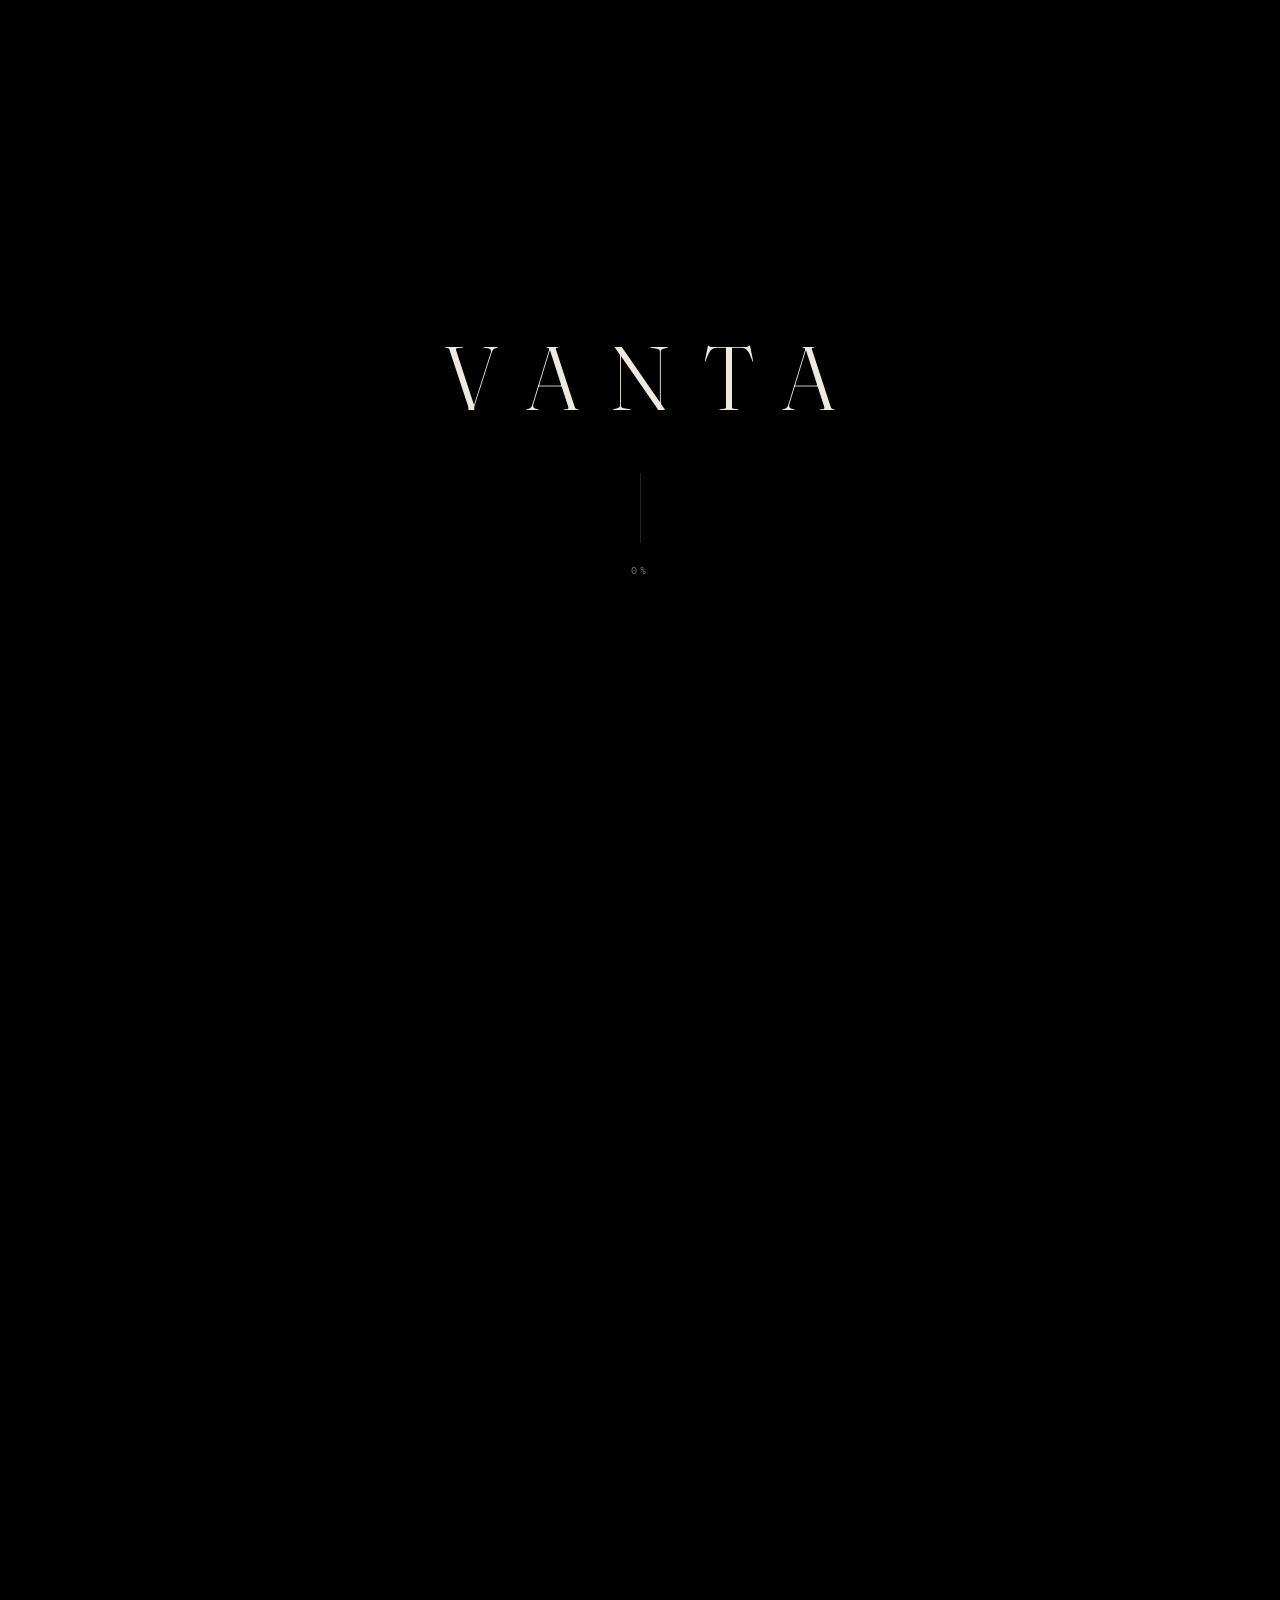
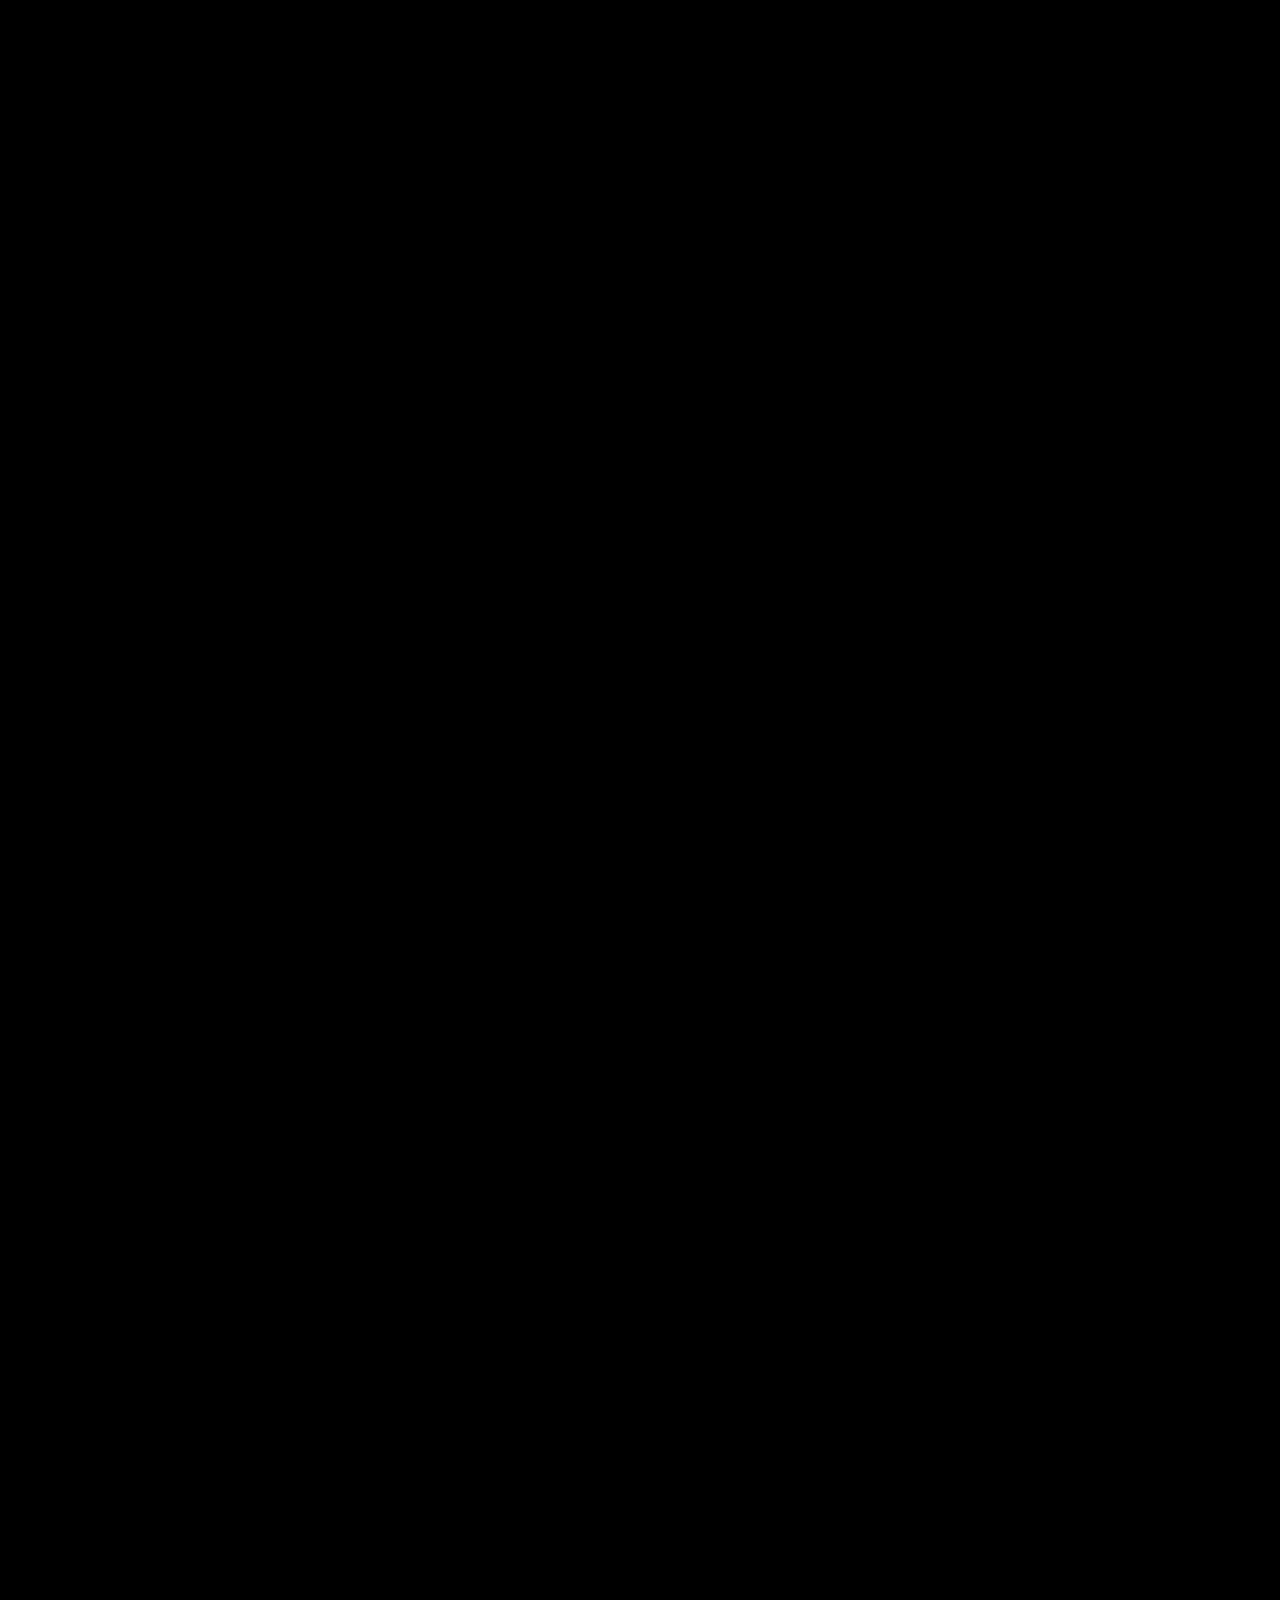
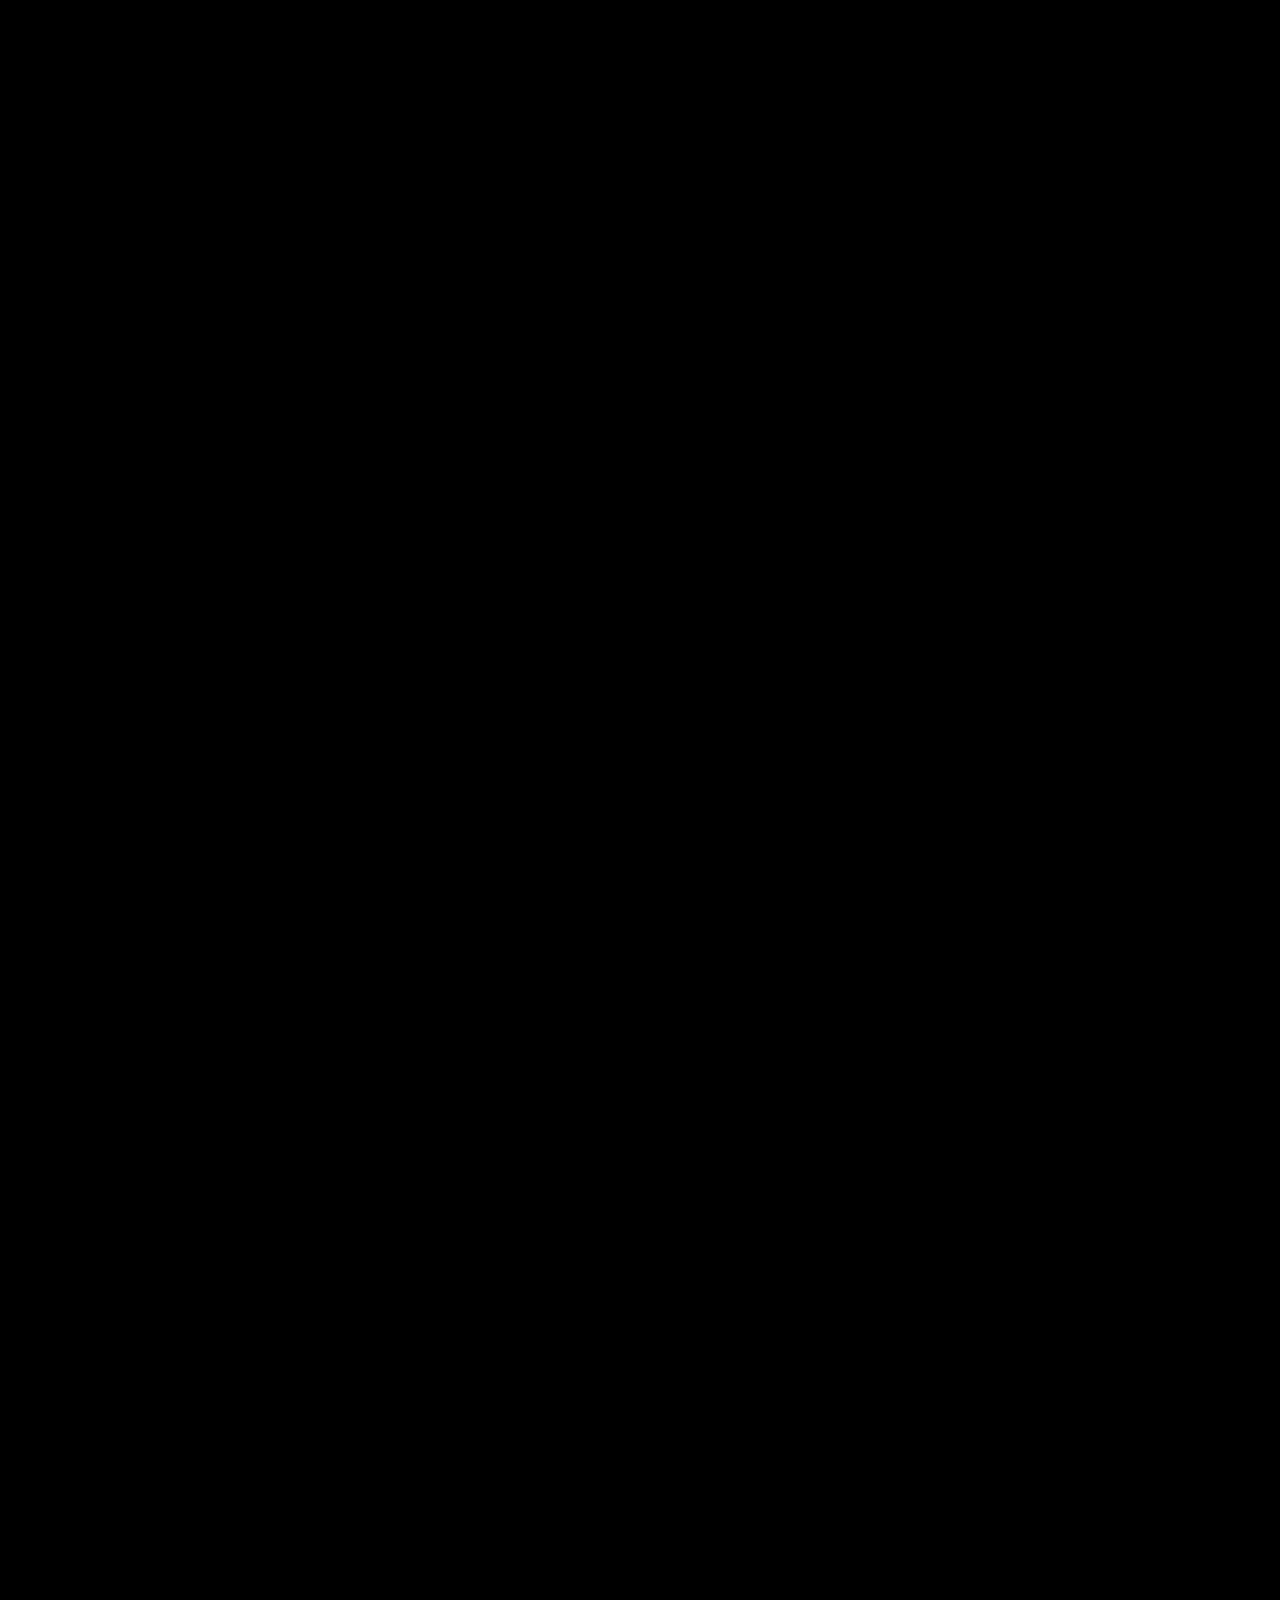
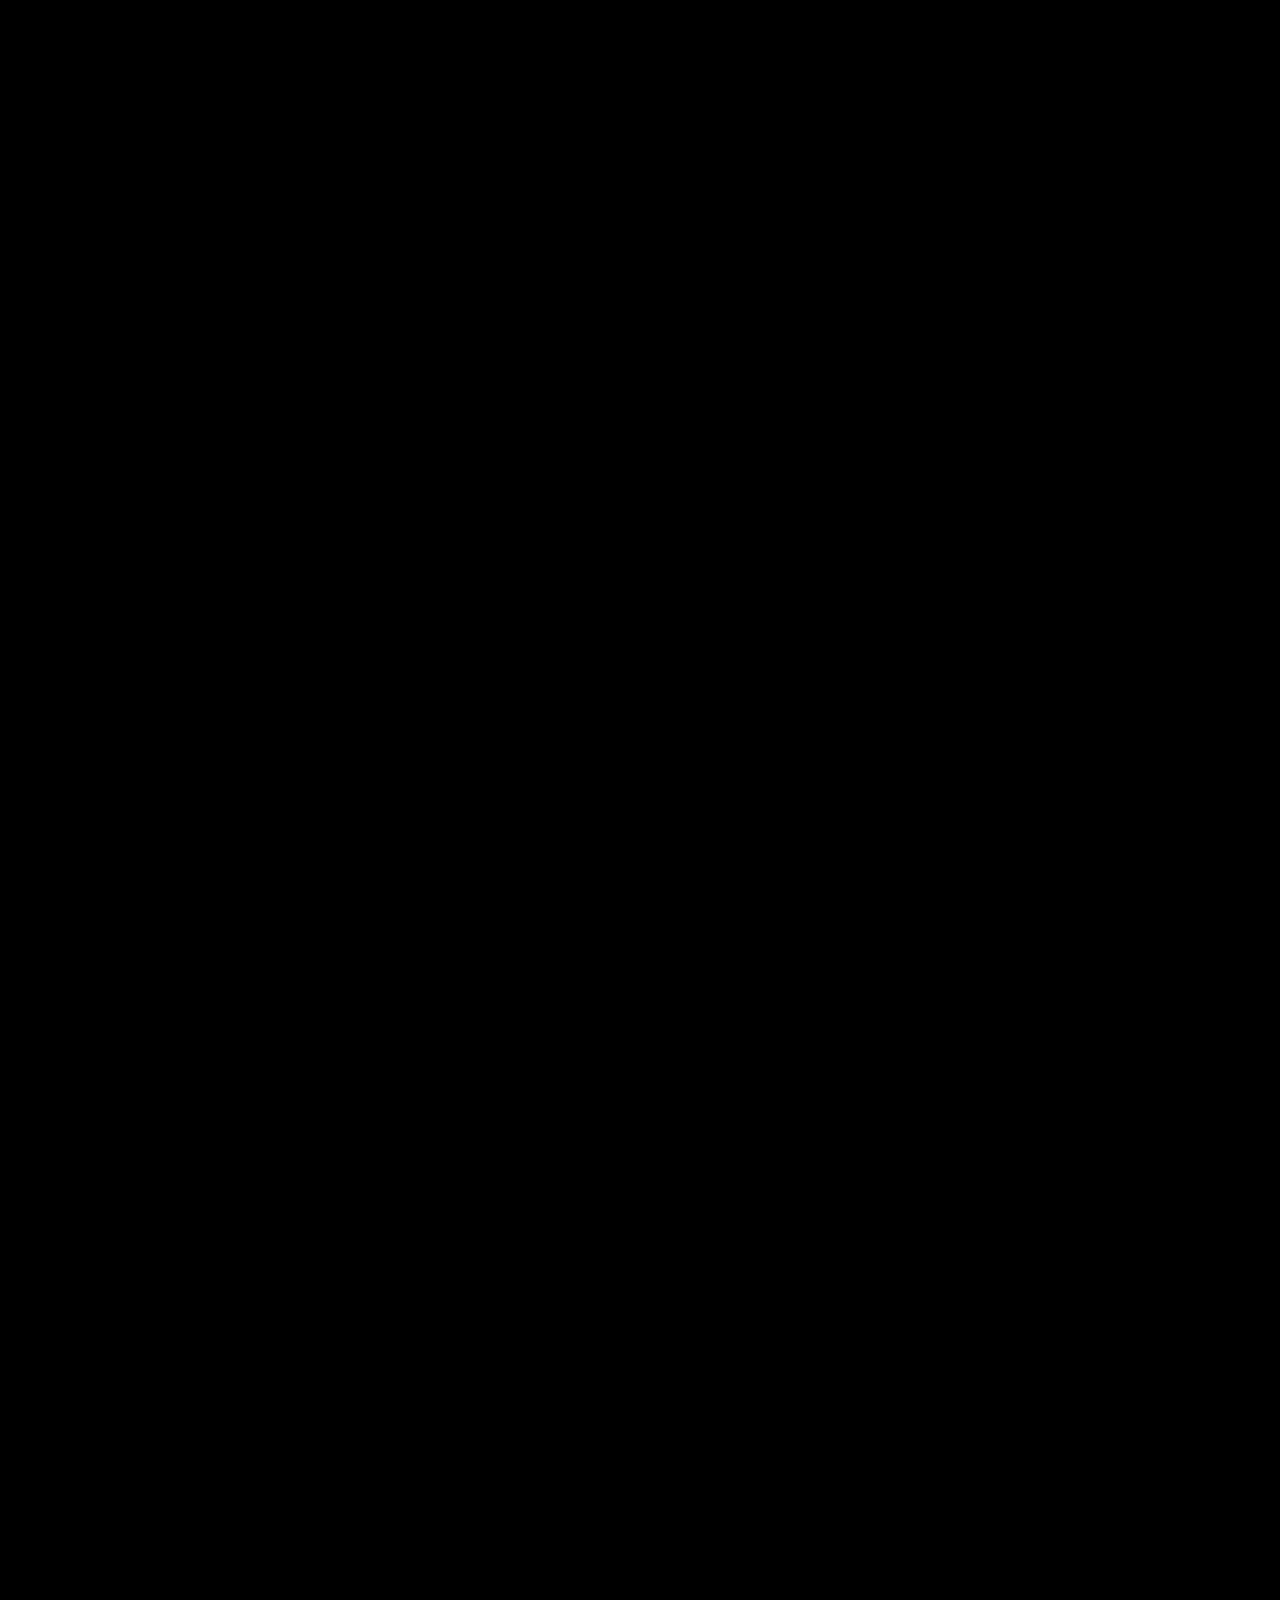
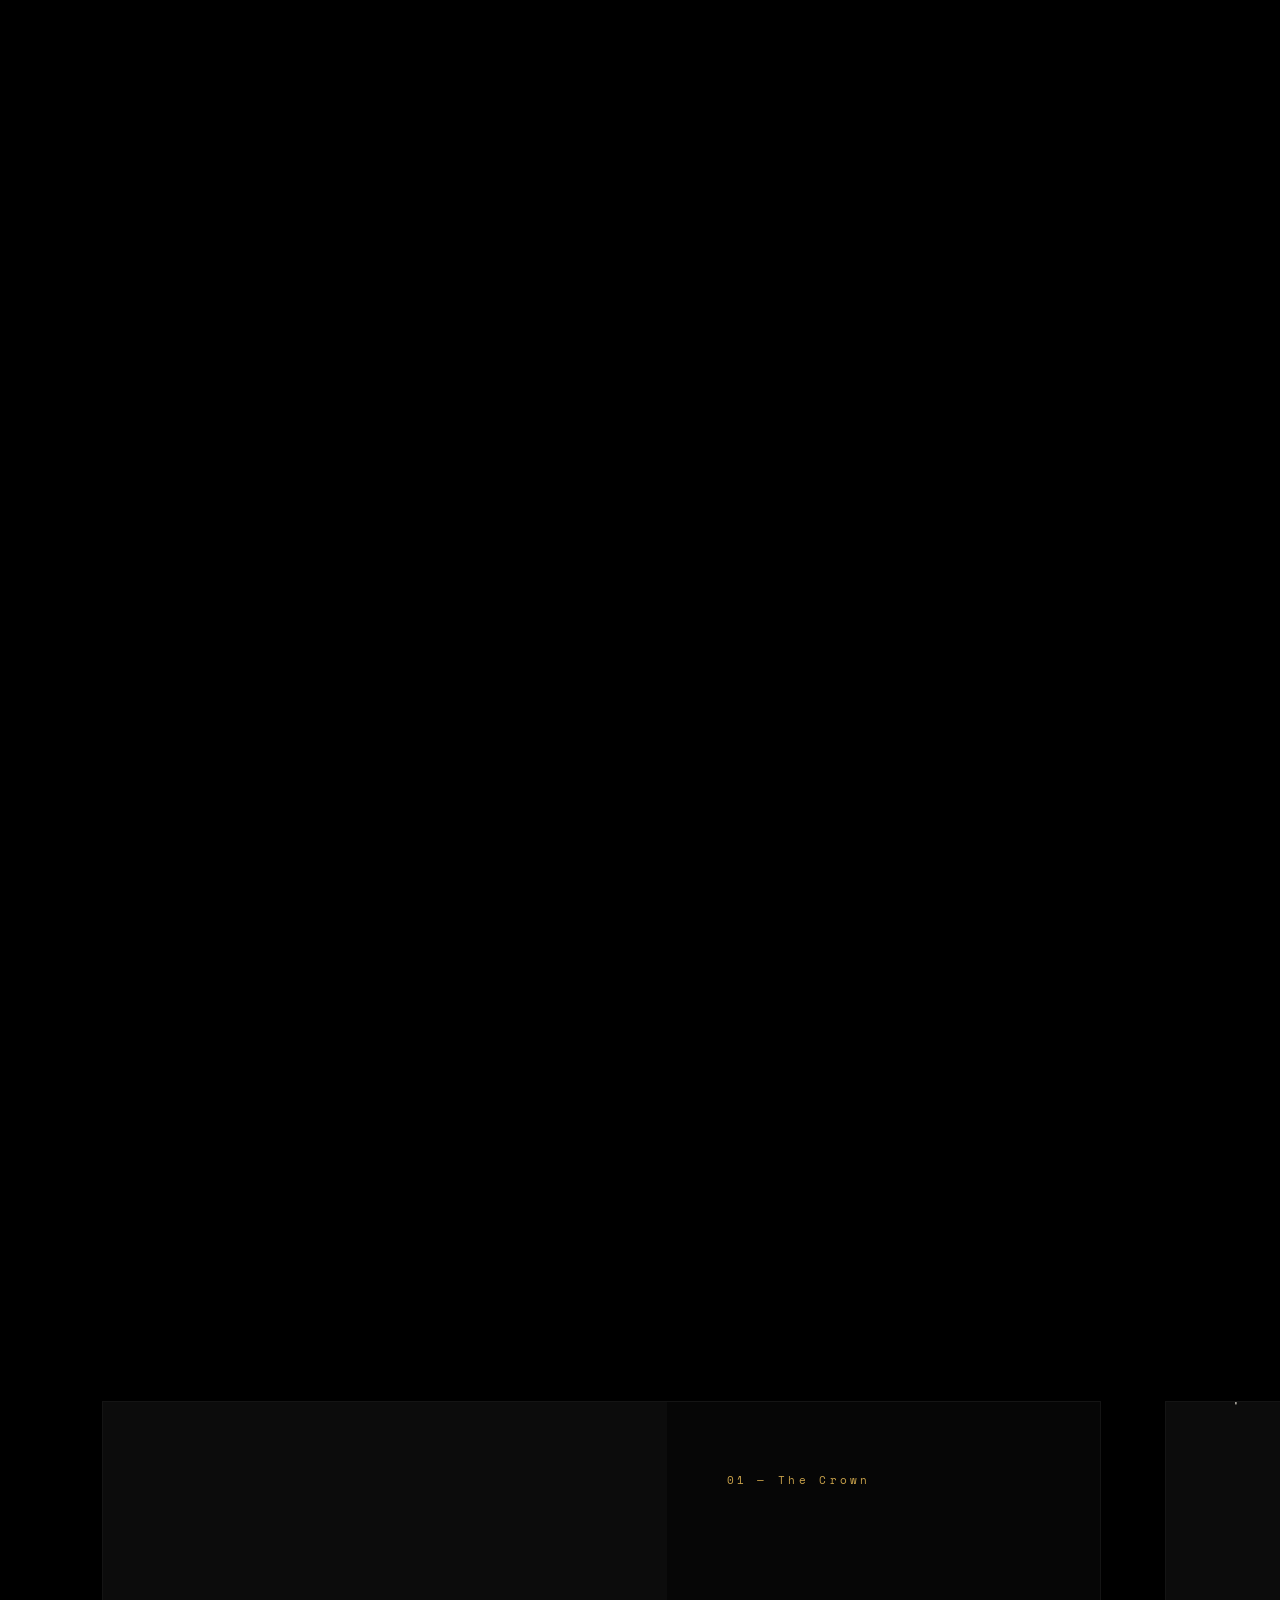
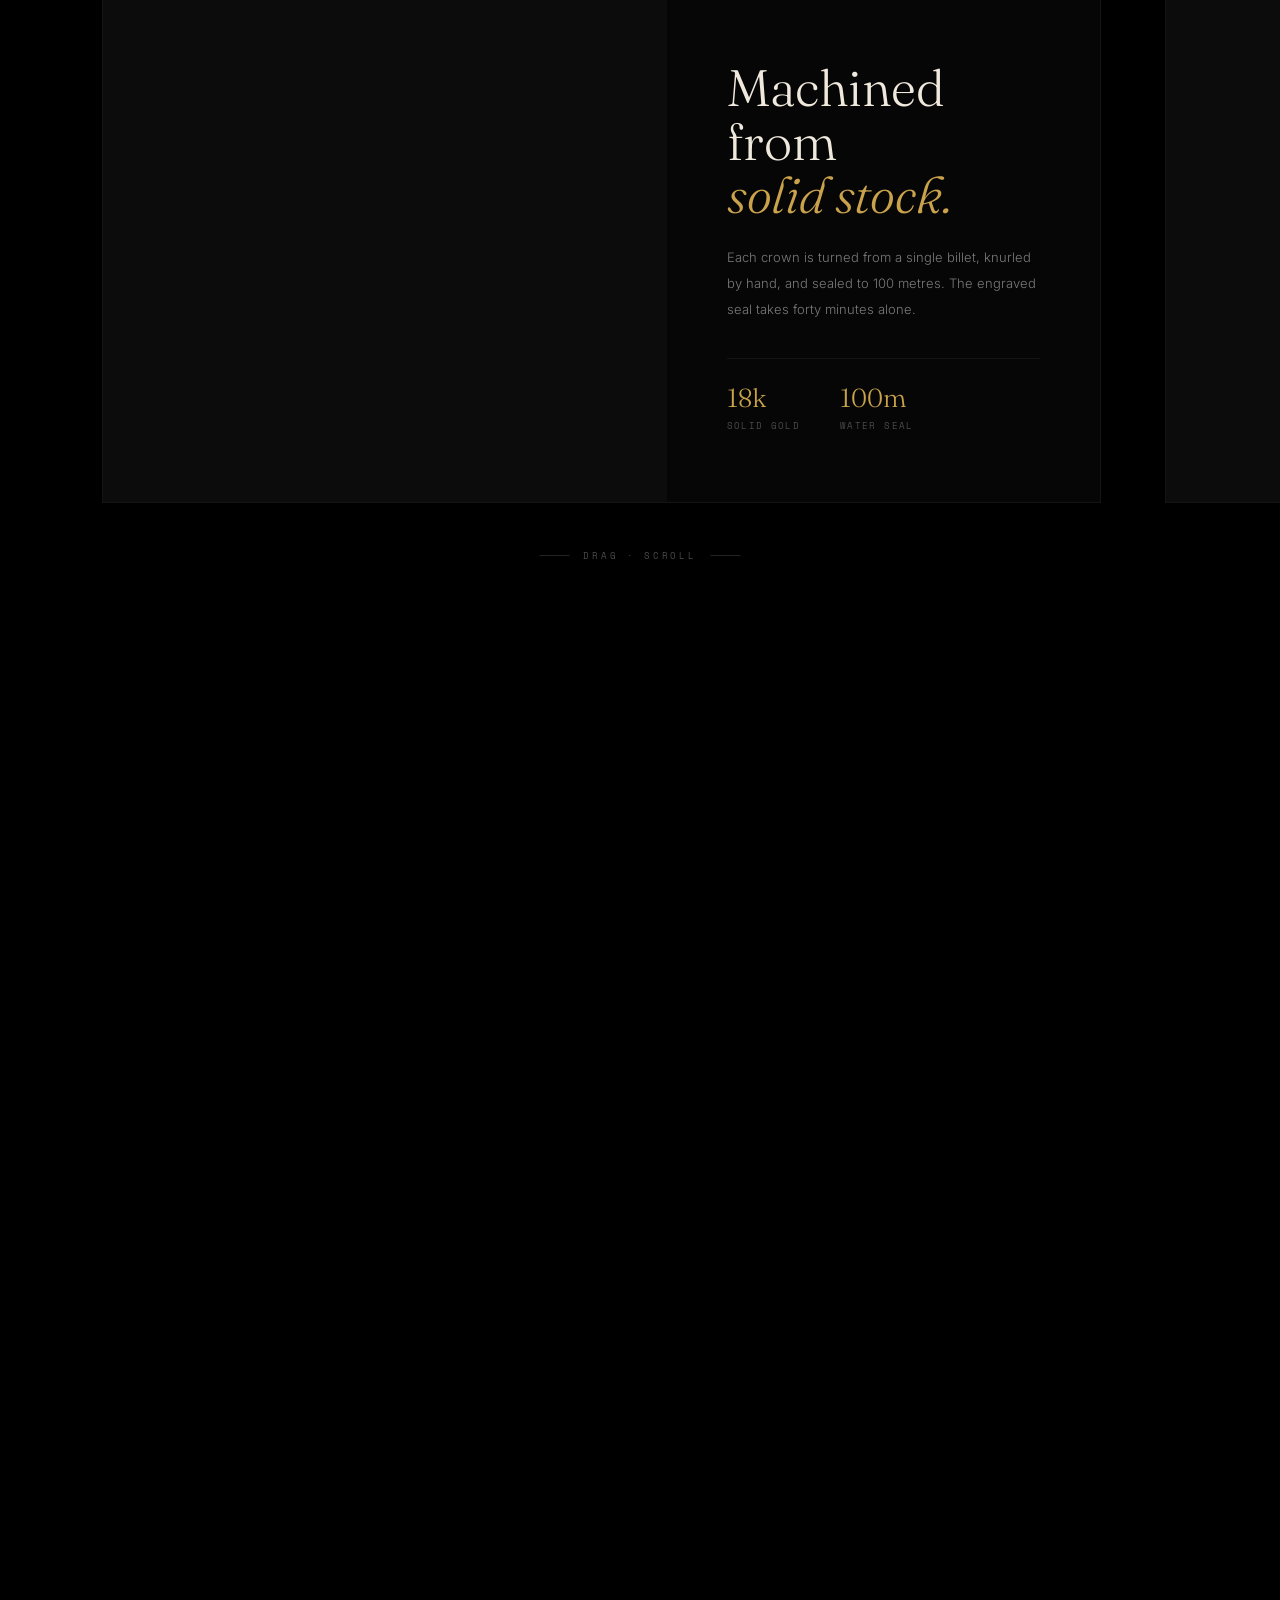
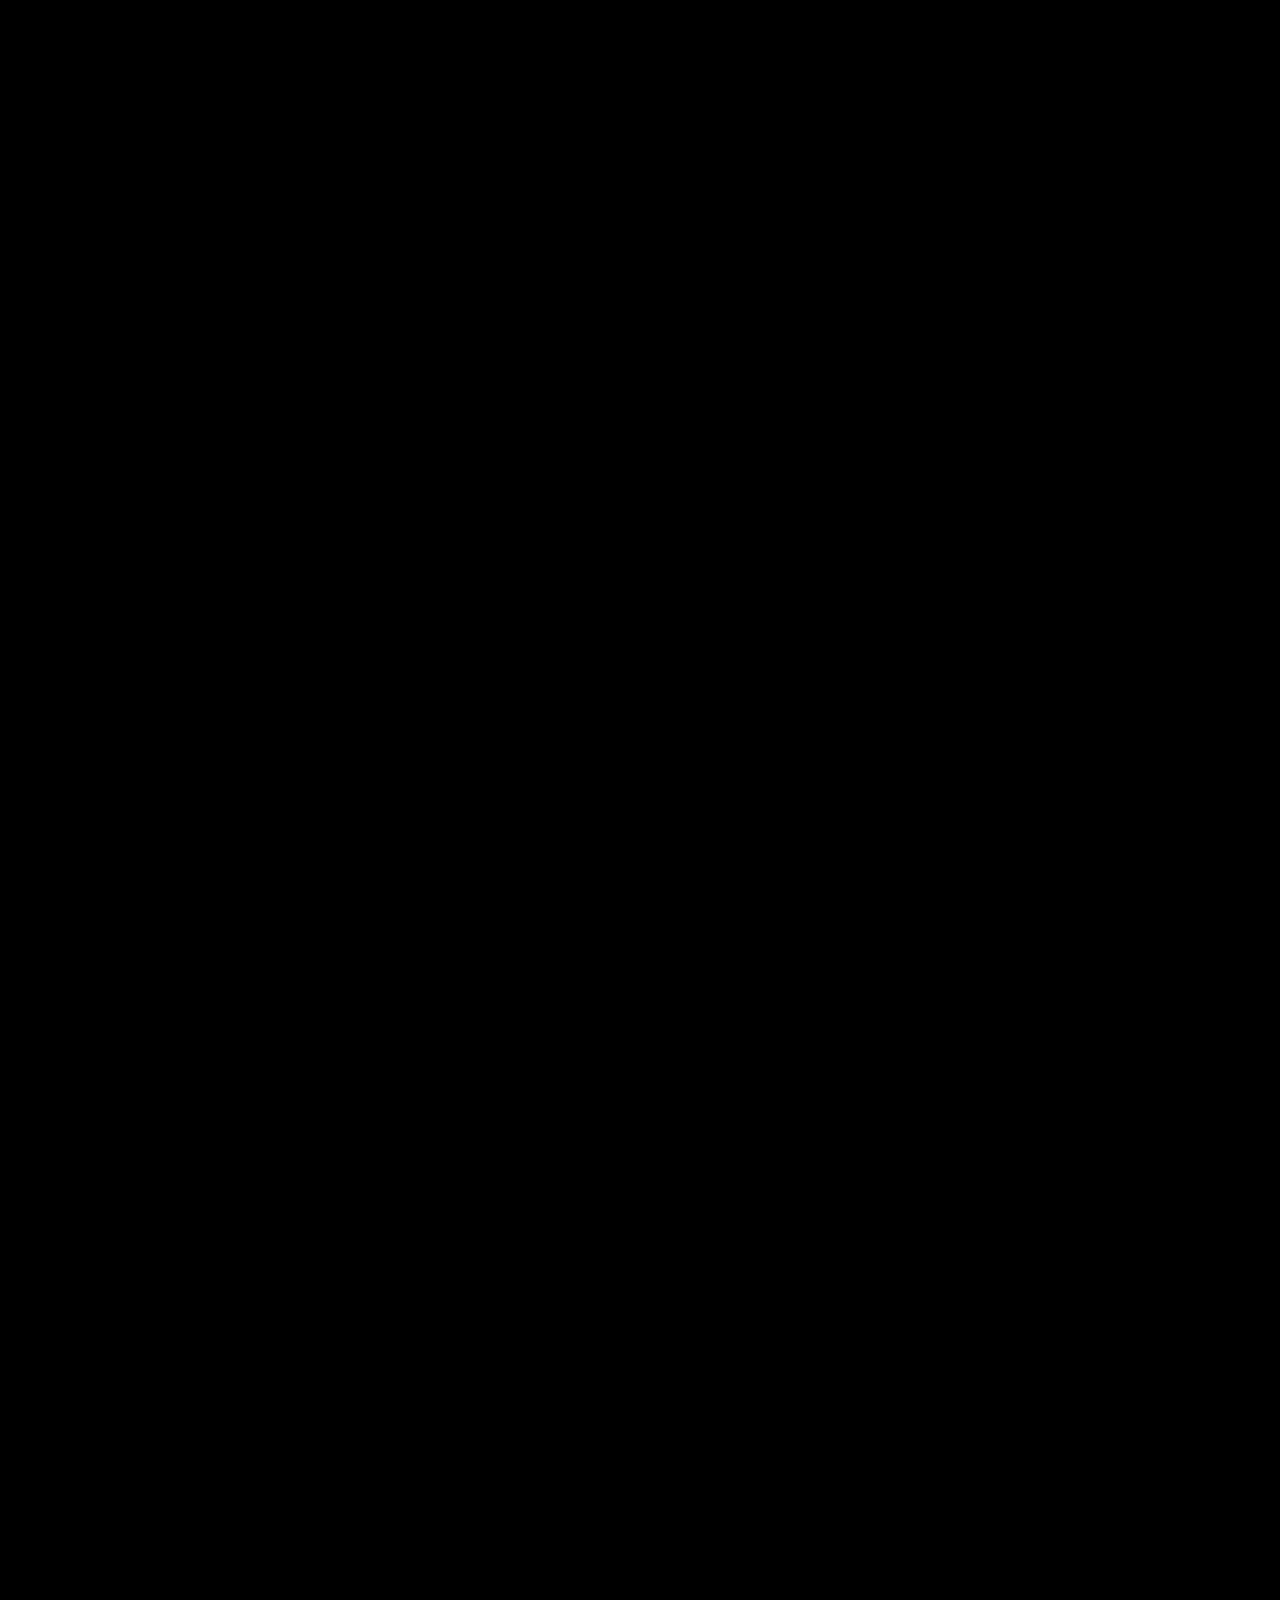
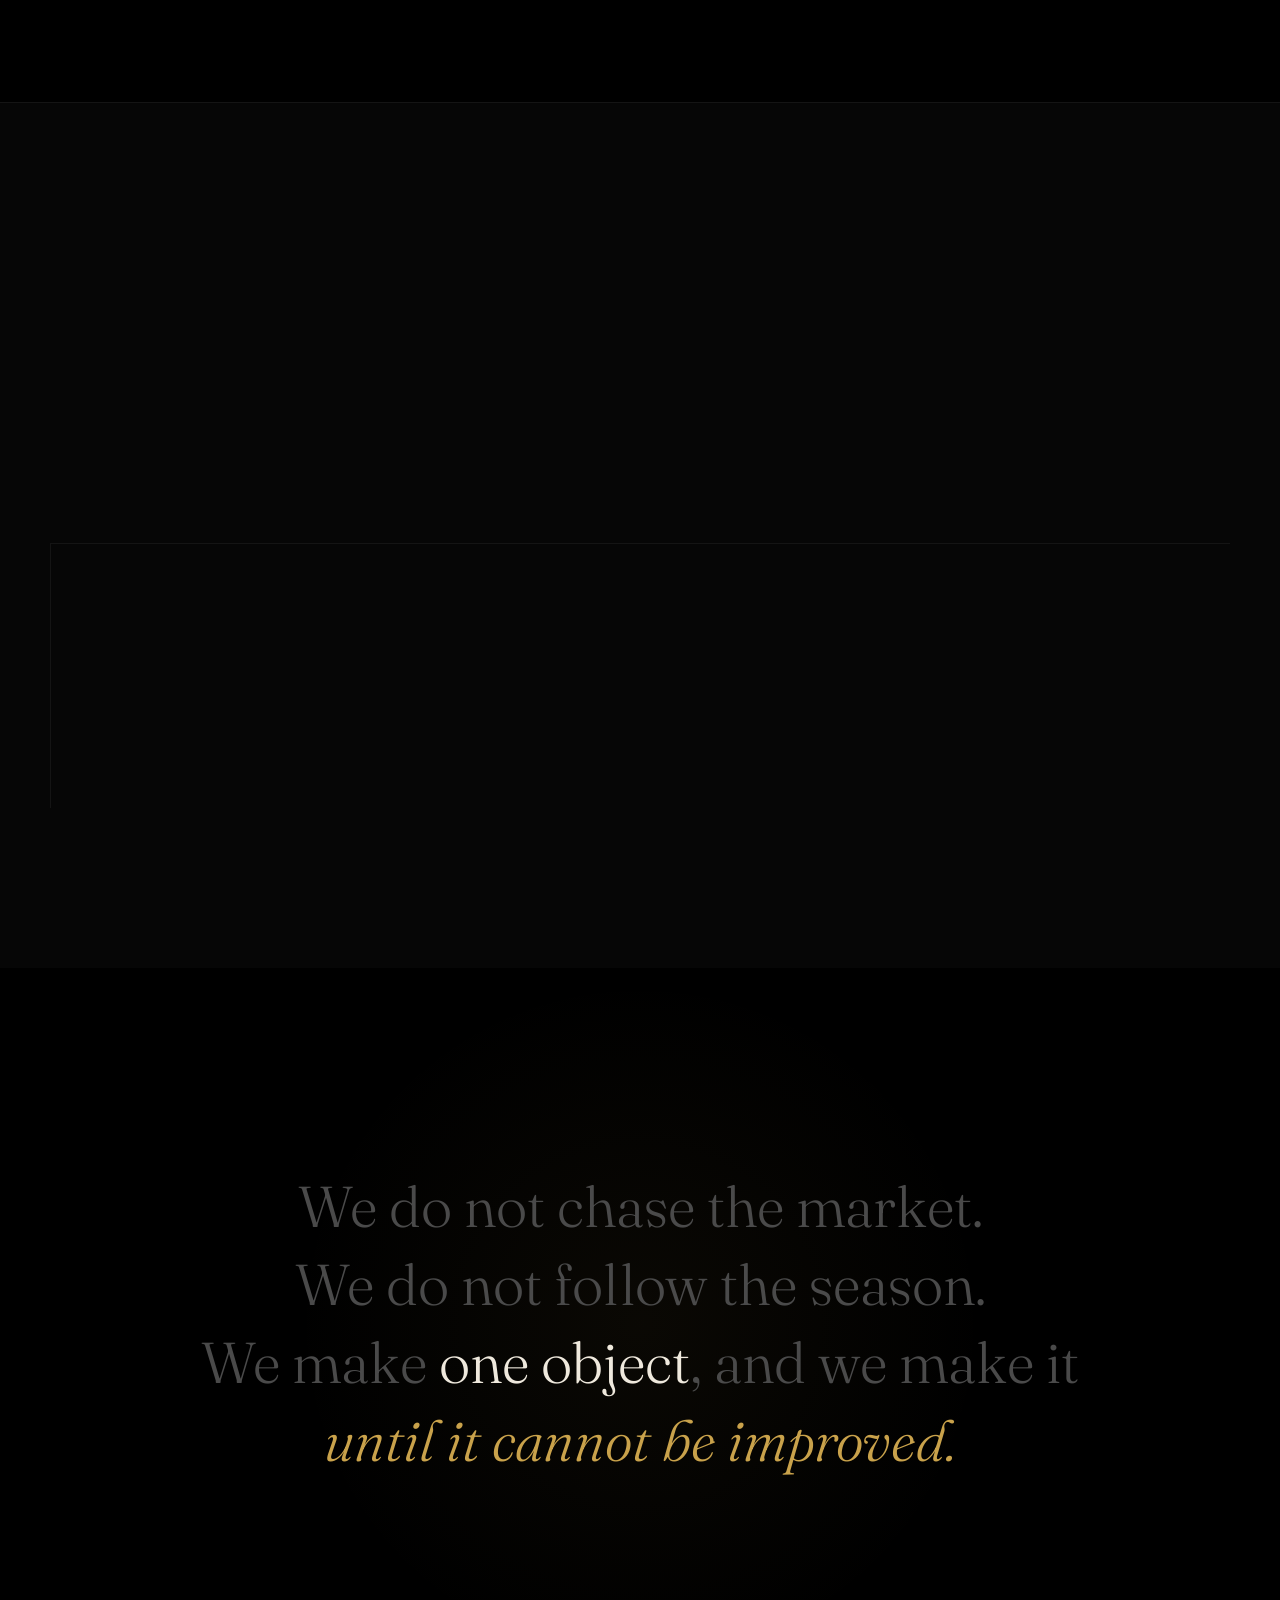
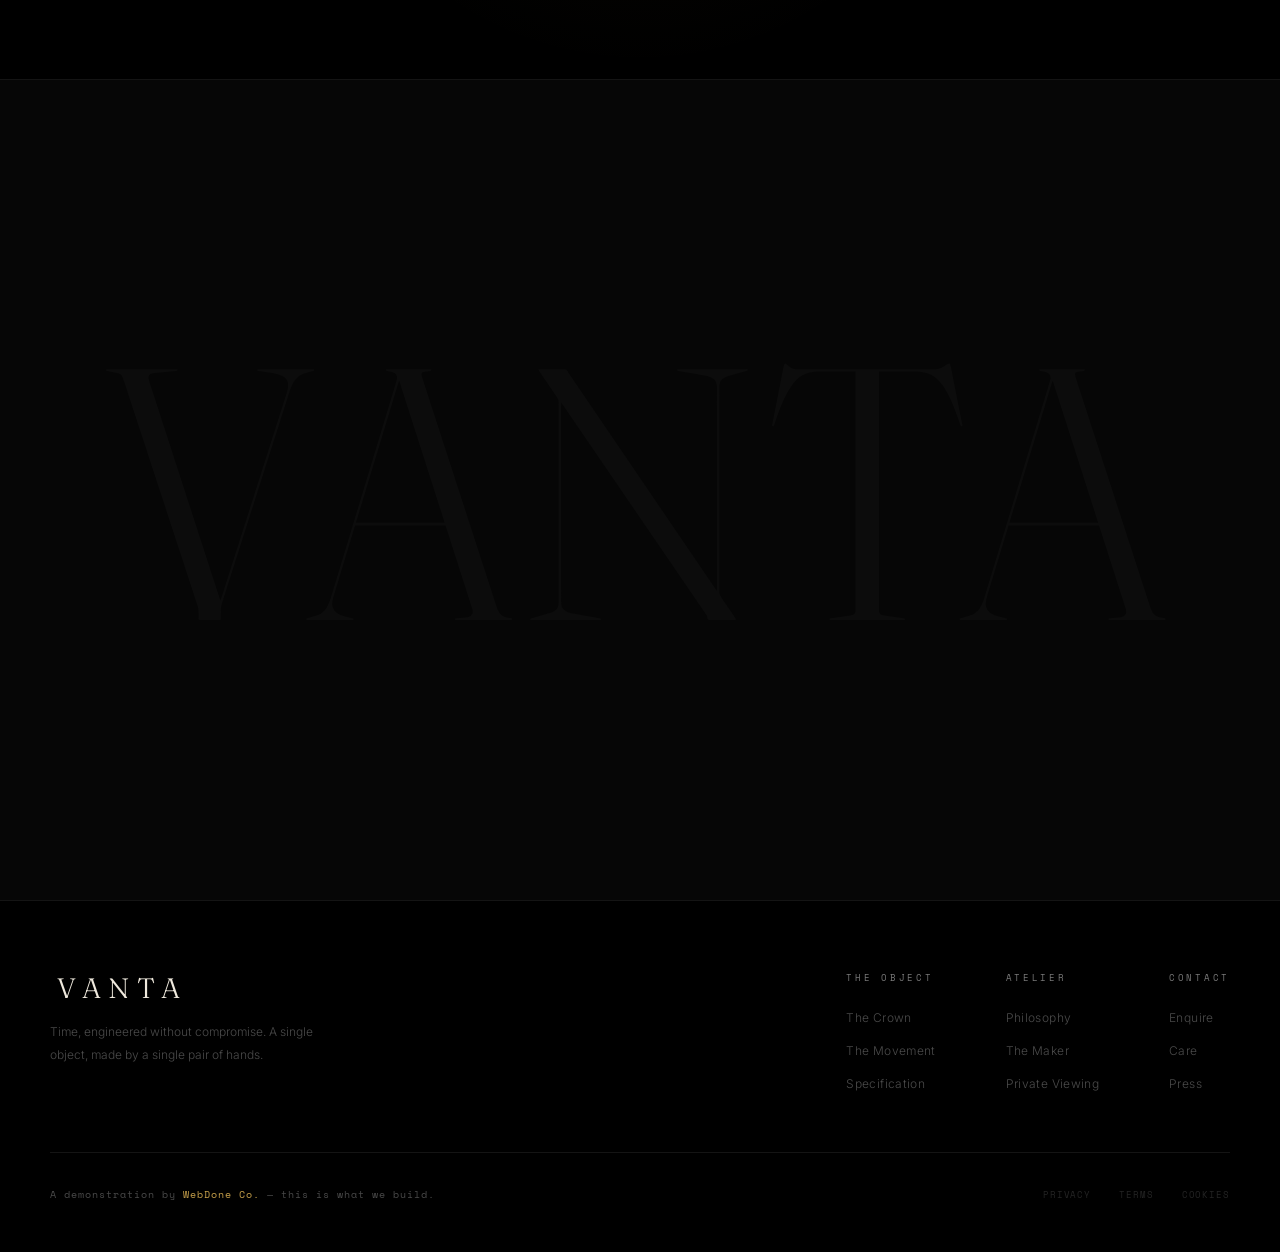
==== commit 8a3e0af4: "Add files via upload" ====
--- a/index.html
+++ b/index.html
@@ -1,1581 +1,693 @@
 <!DOCTYPE html>
 <html lang="en">
 <head>
-  <meta charset="UTF-8" />
-  <meta name="viewport" content="width=device-width, initial-scale=1.0" />
-  <title>AURUM — Timepieces of Consequence</title>
-  <link rel="preconnect" href="https://fonts.googleapis.com" />
-  <link rel="preconnect" href="https://fonts.gstatic.com" crossorigin />
-  <link href="https://fonts.googleapis.com/css2?family=Cormorant+Garamond:ital,wght@0,300;0,400;0,500;1,300;1,400&family=Montserrat:wght@300;400;500;600&display=swap" rel="stylesheet" />
-  <style>
-    /* ─── TOKENS ─────────────────────────────────────────────── */
-    :root {
-      --void:   #000000;
-      --carbon: #080808;
-      --onyx:   #0e0e0e;
-      --smoke:  #1a1a1a;
-      --ash:    #2e2e2e;
-      --mist:   #5a5a5a;
-      --silver: #9a9a9a;
-      --pearl:  #d4c89a;
-      --gold:   #c9a84c;
-      --champagne: #e8d5a3;
-      --white:  #f5f0e8;
-      --display: 'Cormorant Garamond', serif;
-      --ui:      'Montserrat', sans-serif;
-    }
-
-    /* ─── RESET ──────────────────────────────────────────────── */
-    *, *::before, *::after { box-sizing: border-box; margin: 0; padding: 0; }
-    html { scroll-behavior: auto; }
-    body {
-      background: var(--void);
-      color: var(--white);
-      font-family: var(--ui);
-      font-weight: 300;
-      overflow-x: hidden;
-    }
-
-    /* ─── NAV ────────────────────────────────────────────────── */
-    nav {
-      position: fixed;
-      top: 0; left: 0; right: 0;
-      z-index: 100;
-      display: flex;
-      justify-content: space-between;
-      align-items: center;
-      padding: 28px 60px;
-      background: linear-gradient(to bottom, rgba(0,0,0,0.9) 0%, transparent 100%);
-      transition: padding 0.4s ease;
-    }
-    nav.scrolled { padding: 18px 60px; background: rgba(0,0,0,0.95); }
-
-    .nav-logo {
-      font-family: var(--display);
-      font-size: 22px;
-      font-weight: 400;
-      letter-spacing: 0.25em;
-      color: var(--gold);
-      text-transform: uppercase;
-      text-decoration: none;
-    }
-    .nav-logo span { font-style: italic; font-weight: 300; color: var(--pearl); }
-
-    .nav-links {
-      display: flex;
-      gap: 44px;
-      list-style: none;
-    }
-    .nav-links a {
-      font-size: 10px;
-      font-weight: 500;
-      letter-spacing: 0.3em;
-      text-transform: uppercase;
-      color: var(--silver);
-      text-decoration: none;
-      transition: color 0.3s;
-    }
-    .nav-links a:hover { color: var(--gold); }
-
-    .nav-cta {
-      font-size: 10px;
-      font-weight: 500;
-      letter-spacing: 0.25em;
-      text-transform: uppercase;
-      color: var(--void);
-      background: var(--gold);
-      padding: 11px 26px;
-      text-decoration: none;
-      transition: background 0.3s;
-    }
-    .nav-cta:hover { background: var(--champagne); }
-
-    /* ─── SCROLL SEQUENCE (HERO) ─────────────────────────────── */
-    #sequence-section {
-      position: relative;
-      /* height = n_frames × viewport, controls scroll distance */
-      height: 1200vh;
-    }
-
-    #sequence-sticky {
-      position: sticky;
-      top: 0;
-      height: 100vh;
-      width: 100%;
-      overflow: hidden;
-    }
-
-    #sequence-canvas {
-      position: absolute;
-      inset: 0;
-      width: 100%;
-      height: 100%;
-      object-fit: cover;
-    }
-
-    /* Fallback image layer (while canvas loads) */
-    #seq-fallback {
-      position: absolute;
-      inset: 0;
-      background: radial-gradient(ellipse 60% 80% at 50% 60%, #1a1408 0%, #000 70%);
-    }
-
-    /* ─── HERO OVERLAY TEXT ──────────────────────────────────── */
-    .hero-overlay {
-      position: absolute;
-      inset: 0;
-      display: flex;
-      flex-direction: column;
-      justify-content: flex-end;
-      padding: 0 60px 80px;
-      pointer-events: none;
-    }
-
-    .hero-eyebrow {
-      font-family: var(--ui);
-      font-size: 10px;
-      font-weight: 500;
-      letter-spacing: 0.4em;
-      text-transform: uppercase;
-      color: var(--gold);
-      margin-bottom: 18px;
-      opacity: 0;
-      transform: translateY(12px);
-      animation: fadeUp 1s 0.3s forwards;
-    }
-
-    .hero-title {
-      font-family: var(--display);
-      font-size: clamp(52px, 7vw, 96px);
-      font-weight: 300;
-      line-height: 1.0;
-      color: var(--white);
-      letter-spacing: 0.02em;
-      margin-bottom: 24px;
-      opacity: 0;
-      transform: translateY(16px);
-      animation: fadeUp 1s 0.55s forwards;
-    }
-    .hero-title em { font-style: italic; color: var(--gold); }
-
-    .hero-sub {
-      font-size: 12px;
-      font-weight: 400;
-      letter-spacing: 0.2em;
-      color: var(--silver);
-      max-width: 340px;
-      line-height: 1.9;
-      opacity: 0;
-      transform: translateY(12px);
-      animation: fadeUp 1s 0.75s forwards;
-    }
-
-    /* Scroll progress indicator */
-    .scroll-progress-track {
-      position: absolute;
-      right: 60px;
-      top: 50%;
-      transform: translateY(-50%);
-      display: flex;
-      flex-direction: column;
-      align-items: center;
-      gap: 0;
-    }
-    .scroll-line {
-      width: 1px;
-      height: 120px;
-      background: var(--ash);
-      position: relative;
-      overflow: hidden;
-    }
-    .scroll-line-fill {
-      position: absolute;
-      top: 0;
-      left: 0;
-      width: 100%;
-      background: var(--gold);
-      transition: height 0.05s linear;
-    }
-    .scroll-label {
-      font-size: 9px;
-      letter-spacing: 0.3em;
-      color: var(--mist);
-      text-transform: uppercase;
-      margin-top: 12px;
-      writing-mode: vertical-lr;
-    }
-
-    /* Frame counter */
-    .frame-counter {
-      position: absolute;
-      left: 60px;
-      bottom: 80px;
-      font-family: var(--display);
-      font-size: 13px;
-      color: var(--mist);
-      letter-spacing: 0.1em;
-    }
-    .frame-counter .current { color: var(--gold); font-size: 20px; }
-
-    /* ─── SECTION: PHILOSOPHY ────────────────────────────────── */
-    .section-philosophy {
-      background: var(--carbon);
-      padding: 160px 60px;
-      display: grid;
-      grid-template-columns: 1fr 1fr;
-      gap: 80px;
-      align-items: center;
-    }
-
-    .philosophy-eyebrow {
-      font-size: 10px;
-      font-weight: 500;
-      letter-spacing: 0.4em;
-      text-transform: uppercase;
-      color: var(--gold);
-      margin-bottom: 28px;
-    }
-
-    .philosophy-headline {
-      font-family: var(--display);
-      font-size: clamp(36px, 4vw, 60px);
-      font-weight: 300;
-      line-height: 1.15;
-      color: var(--white);
-      margin-bottom: 32px;
-    }
-    .philosophy-headline em { font-style: italic; color: var(--gold); }
-
-    .philosophy-body {
-      font-size: 13px;
-      line-height: 2.1;
-      color: var(--silver);
-      max-width: 460px;
-    }
-
-    .philosophy-stats {
-      display: flex;
-      flex-direction: column;
-      gap: 48px;
-    }
-
-    .stat-item {
-      border-left: 1px solid var(--ash);
-      padding-left: 28px;
-    }
-    .stat-number {
-      font-family: var(--display);
-      font-size: 56px;
-      font-weight: 300;
-      color: var(--gold);
-      line-height: 1;
-      letter-spacing: -0.01em;
-    }
-    .stat-unit {
-      font-family: var(--display);
-      font-size: 24px;
-      font-weight: 300;
-      color: var(--pearl);
-    }
-    .stat-label {
-      font-size: 10px;
-      letter-spacing: 0.3em;
-      color: var(--mist);
-      text-transform: uppercase;
-      margin-top: 8px;
-    }
-
-    /* ─── SECTION: COLLECTION TEASE ─────────────────────────── */
-    .section-collection {
-      background: var(--void);
-      padding: 140px 60px;
-    }
-
-    .section-header {
-      display: flex;
-      justify-content: space-between;
-      align-items: flex-end;
-      margin-bottom: 72px;
-    }
-
-    .section-title {
-      font-family: var(--display);
-      font-size: clamp(32px, 3.5vw, 52px);
-      font-weight: 300;
-      color: var(--white);
-    }
-    .section-title em { font-style: italic; color: var(--gold); }
-
-    .section-link {
-      font-size: 10px;
-      font-weight: 500;
-      letter-spacing: 0.3em;
-      text-transform: uppercase;
-      color: var(--gold);
-      text-decoration: none;
-      border-bottom: 1px solid var(--ash);
-      padding-bottom: 4px;
-      transition: border-color 0.3s, color 0.3s;
-    }
-    .section-link:hover { color: var(--champagne); border-color: var(--gold); }
-
-    .collection-grid {
-      display: grid;
-      grid-template-columns: repeat(3, 1fr);
-      gap: 2px;
-    }
-
-    .collection-card {
-      position: relative;
-      aspect-ratio: 3/4;
-      background: var(--smoke);
-      overflow: hidden;
-      cursor: pointer;
-    }
-
-    .collection-card-bg {
-      position: absolute;
-      inset: 0;
-      transition: transform 0.7s ease;
-    }
-
-    /* Gradient placeholder backgrounds for each card */
-    .card-bg-1 { background: radial-gradient(ellipse 70% 80% at 50% 65%, #1c1408 0%, #050505 70%); }
-    .card-bg-2 { background: radial-gradient(ellipse 70% 80% at 50% 55%, #0f110f 0%, #050505 70%); }
-    .card-bg-3 { background: radial-gradient(ellipse 70% 80% at 50% 65%, #150f0f 0%, #050505 70%); }
-
-    .collection-card:hover .collection-card-bg { transform: scale(1.06); }
-
-    .collection-card-overlay {
-      position: absolute;
-      inset: 0;
-      background: linear-gradient(to top, rgba(0,0,0,0.9) 0%, transparent 50%);
-      display: flex;
-      flex-direction: column;
-      justify-content: flex-end;
-      padding: 36px 28px;
-    }
-
-    .card-ref {
-      font-size: 9px;
-      letter-spacing: 0.35em;
-      color: var(--gold);
-      text-transform: uppercase;
-      margin-bottom: 10px;
-    }
-
-    .card-name {
-      font-family: var(--display);
-      font-size: 26px;
-      font-weight: 300;
-      color: var(--white);
-      line-height: 1.2;
-      margin-bottom: 6px;
-    }
-
-    .card-price {
-      font-size: 12px;
-      color: var(--silver);
-      letter-spacing: 0.15em;
-    }
-
-    .card-hover-line {
-      position: absolute;
-      bottom: 0; left: 0; right: 0;
-      height: 1px;
-      background: var(--gold);
-      transform: scaleX(0);
-      transform-origin: left;
-      transition: transform 0.4s ease;
-    }
-    .collection-card:hover .card-hover-line { transform: scaleX(1); }
-
-    /* Watch icon placeholders in cards */
-    .card-watch-visual {
-      position: absolute;
-      inset: 0;
-      display: flex;
-      align-items: center;
-      justify-content: center;
-    }
-    .watch-silhouette {
-      width: 120px;
-      height: 160px;
-      opacity: 0.25;
-    }
-
-    /* ─── SECTION: CRAFT ─────────────────────────────────────── */
-    .section-craft {
-      background: var(--onyx);
-      padding: 160px 60px;
-    }
-
-    .craft-grid {
-      display: grid;
-      grid-template-columns: 1fr 1fr;
-      gap: 120px;
-      align-items: center;
-    }
-
-    .craft-visual {
-      aspect-ratio: 1;
-      background: radial-gradient(ellipse 60% 70% at 50% 60%, #1a1408 0%, #050505 80%);
-      display: flex;
-      align-items: center;
-      justify-content: center;
-      position: relative;
-      overflow: hidden;
-    }
-
-    .craft-visual::before {
-      content: '';
-      position: absolute;
-      top: -20%;
-      left: 50%;
-      transform: translateX(-50%);
-      width: 2px;
-      height: 50%;
-      background: linear-gradient(to bottom, var(--gold), transparent);
-      opacity: 0.5;
-    }
-
-    .craft-svg {
-      width: 200px;
-      height: 200px;
-      opacity: 0.2;
-    }
-
-    .craft-content {}
-
-    .craft-steps {
-      display: flex;
-      flex-direction: column;
-      gap: 0;
-      margin-top: 48px;
-    }
-
-    .craft-step {
-      display: grid;
-      grid-template-columns: 48px 1fr;
-      gap: 24px;
-      padding: 32px 0;
-      border-bottom: 1px solid var(--ash);
-      align-items: start;
-    }
-    .craft-step:first-child { border-top: 1px solid var(--ash); }
-
-    .step-num {
-      font-family: var(--display);
-      font-size: 13px;
-      color: var(--gold);
-      letter-spacing: 0.1em;
-      padding-top: 2px;
-    }
-
-    .step-title {
-      font-family: var(--display);
-      font-size: 20px;
-      font-weight: 400;
-      color: var(--white);
-      margin-bottom: 10px;
-    }
-
-    .step-body {
-      font-size: 12px;
-      line-height: 2;
-      color: var(--mist);
-    }
-
-    /* ─── SECTION: SIGNATURE ─────────────────────────────────── */
-    .section-signature {
-      background: var(--void);
-      padding: 200px 60px;
-      text-align: center;
-      position: relative;
-      overflow: hidden;
-    }
-
-    .signature-radial {
-      position: absolute;
-      top: 50%;
-      left: 50%;
-      transform: translate(-50%, -50%);
-      width: 600px;
-      height: 600px;
-      background: radial-gradient(ellipse, rgba(201, 168, 76, 0.05) 0%, transparent 70%);
-      pointer-events: none;
-    }
-
-    .signature-eyebrow {
-      font-size: 10px;
-      font-weight: 500;
-      letter-spacing: 0.4em;
-      text-transform: uppercase;
-      color: var(--gold);
-      margin-bottom: 32px;
-    }
-
-    .signature-headline {
-      font-family: var(--display);
-      font-size: clamp(44px, 6vw, 84px);
-      font-weight: 300;
-      line-height: 1.1;
-      color: var(--white);
-      margin-bottom: 20px;
-      position: relative;
-    }
-    .signature-headline em { font-style: italic; color: var(--gold); }
-
-    .signature-rule {
-      width: 60px;
-      height: 1px;
-      background: var(--gold);
-      margin: 40px auto;
-    }
-
-    .signature-body {
-      font-size: 13px;
-      line-height: 2.2;
-      color: var(--silver);
-      max-width: 520px;
-      margin: 0 auto 56px;
-    }
-
-    .btn-primary {
-      display: inline-block;
-      font-size: 10px;
-      font-weight: 500;
-      letter-spacing: 0.35em;
-      text-transform: uppercase;
-      color: var(--void);
-      background: var(--gold);
-      padding: 16px 44px;
-      text-decoration: none;
-      transition: background 0.3s, transform 0.2s;
-    }
-    .btn-primary:hover { background: var(--champagne); transform: translateY(-1px); }
-
-    .btn-ghost {
-      display: inline-block;
-      font-size: 10px;
-      font-weight: 500;
-      letter-spacing: 0.35em;
-      text-transform: uppercase;
-      color: var(--gold);
-      background: transparent;
-      padding: 16px 44px;
-      text-decoration: none;
-      border: 1px solid var(--ash);
-      margin-left: 16px;
-      transition: border-color 0.3s, color 0.3s;
-    }
-    .btn-ghost:hover { border-color: var(--gold); color: var(--champagne); }
-
-    /* ─── FOOTER ─────────────────────────────────────────────── */
-    footer {
-      background: var(--carbon);
-      border-top: 1px solid var(--ash);
-      padding: 80px 60px 60px;
-    }
-
-    .footer-grid {
-      display: grid;
-      grid-template-columns: 2fr 1fr 1fr 1fr;
-      gap: 60px;
-      margin-bottom: 72px;
-    }
-
-    .footer-brand-name {
-      font-family: var(--display);
-      font-size: 28px;
-      font-weight: 300;
-      color: var(--gold);
-      letter-spacing: 0.2em;
-      margin-bottom: 16px;
-    }
-    .footer-brand-tagline {
-      font-size: 11px;
-      color: var(--mist);
-      line-height: 1.9;
-      letter-spacing: 0.05em;
-      max-width: 260px;
-    }
-
-    .footer-col-title {
-      font-size: 9px;
-      font-weight: 600;
-      letter-spacing: 0.35em;
-      text-transform: uppercase;
-      color: var(--silver);
-      margin-bottom: 24px;
-    }
-
-    .footer-links {
-      list-style: none;
-      display: flex;
-      flex-direction: column;
-      gap: 14px;
-    }
-    .footer-links a {
-      font-size: 12px;
-      color: var(--mist);
-      text-decoration: none;
-      letter-spacing: 0.05em;
-      transition: color 0.3s;
-    }
-    .footer-links a:hover { color: var(--gold); }
-
-    .footer-bottom {
-      display: flex;
-      justify-content: space-between;
-      align-items: center;
-      border-top: 1px solid var(--ash);
-      padding-top: 32px;
-    }
-
-    .footer-copy {
-      font-size: 10px;
-      color: var(--ash);
-      letter-spacing: 0.1em;
-    }
-
-    .footer-legal {
-      display: flex;
-      gap: 32px;
-    }
-    .footer-legal a {
-      font-size: 10px;
-      color: var(--ash);
-      text-decoration: none;
-      letter-spacing: 0.05em;
-      transition: color 0.3s;
-    }
-    .footer-legal a:hover { color: var(--mist); }
-
-    /* ─── ANIMATIONS ─────────────────────────────────────────── */
-    @keyframes fadeUp {
-      to { opacity: 1; transform: translateY(0); }
-    }
-
-    .reveal {
-      opacity: 0;
-      transform: translateY(24px);
-      transition: opacity 0.8s ease, transform 0.8s ease;
-    }
-    .reveal.visible {
-      opacity: 1;
-      transform: translateY(0);
-    }
-
-    /* ─── LOADING SCREEN ─────────────────────────────────────── */
-    #loading {
-      position: fixed;
-      inset: 0;
-      background: var(--void);
-      z-index: 999;
-      display: flex;
-      flex-direction: column;
-      align-items: center;
-      justify-content: center;
-      transition: opacity 0.6s ease;
-    }
-    #loading.hidden { opacity: 0; pointer-events: none; }
-
-    .loading-logo {
-      font-family: var(--display);
-      font-size: 32px;
-      font-weight: 300;
-      color: var(--gold);
-      letter-spacing: 0.4em;
-      text-transform: uppercase;
-      margin-bottom: 48px;
-    }
-
-    .loading-bar-track {
-      width: 200px;
-      height: 1px;
-      background: var(--ash);
-      position: relative;
-      overflow: hidden;
-    }
-    .loading-bar-fill {
-      position: absolute;
-      top: 0; left: 0;
-      height: 100%;
-      width: 0%;
-      background: var(--gold);
-      transition: width 0.1s linear;
-    }
-
-    .loading-text {
-      font-size: 9px;
-      letter-spacing: 0.4em;
-      color: var(--mist);
-      text-transform: uppercase;
-      margin-top: 20px;
-    }
-
-    /* ─── MOBILE ─────────────────────────────────────────────── */
-    @media (max-width: 768px) {
-      nav { padding: 20px 24px; }
-      .nav-links, .nav-cta { display: none; }
-
-      .hero-overlay { padding: 0 24px 60px; }
-      .scroll-progress-track { right: 24px; }
-      .frame-counter { left: 24px; bottom: 60px; }
-
-      .section-philosophy,
-      .craft-grid { grid-template-columns: 1fr; gap: 48px; }
-      .section-philosophy,
-      .section-collection,
-      .section-craft,
-      .section-signature { padding: 100px 24px; }
-
-      .collection-grid { grid-template-columns: 1fr; gap: 2px; }
-      .collection-card { aspect-ratio: 4/3; }
-
-      .footer-grid { grid-template-columns: 1fr 1fr; gap: 40px; }
-      footer { padding: 60px 24px 40px; }
-
-      .btn-ghost { margin-left: 0; margin-top: 12px; }
-      .signature-headline { font-size: 36px; }
-    }
-
-    @media (prefers-reduced-motion: reduce) {
-      * { animation-duration: 0.01ms !important; transition-duration: 0.01ms !important; }
-    }
-  
-  /* ── CUSTOM CURSOR ───────────────────────────── */
-  body { cursor: none; }
-  #cur-dot {
-    position:fixed;width:10px;height:10px;
-    background:#c9a84c;border-radius:50%;
-    pointer-events:none;z-index:9999;
-    transform:translate(-50%,-50%);
-    mix-blend-mode:screen;
-    transition:width .2s,height .2s;
-  }
-  #cur-ring {
-    position:fixed;width:44px;height:44px;
-    border:1px solid rgba(201,168,76,0.4);
-    border-radius:50%;pointer-events:none;z-index:9998;
-    transform:translate(-50%,-50%);
-  }
-  body.cur-hover #cur-dot{width:16px;height:16px;}
-  body.cur-hover #cur-ring{width:64px;height:64px;border-color:rgba(201,168,76,0.8);}
-
-  /* ── CURSOR SPOTLIGHT ON CANVAS ──────────────── */
-  #cursor-spotlight {
-    position:absolute;inset:0;
-    pointer-events:none;z-index:2;
-    background:radial-gradient(circle 280px at 50% 50%, rgba(201,168,76,0.06) 0%, transparent 70%);
-    transition:background 0.05s linear;
-  }
-
-  /* ── FILM GRAIN ──────────────────────────────── */
-  #grain {
-    position:fixed;inset:0;z-index:9991;pointer-events:none;
-    opacity:0.04;
-    background-image:url("data:image/svg+xml,%3Csvg viewBox='0 0 256 256' xmlns='http://www.w3.org/2000/svg'%3E%3Cfilter id='n'%3E%3CfeTurbulence type='fractalNoise' baseFrequency='0.85' numOctaves='4' stitchTiles='stitch'/%3E%3C/filter%3E%3Crect width='100%25' height='100%25' filter='url(%23n)'/%3E%3C/svg%3E");
-    background-size:180px 180px;
-    animation:gr 0.4s steps(2) infinite;
-  }
-  @keyframes gr{
-    0%{transform:translate(0,0)}25%{transform:translate(-3%,-2%)}
-    50%{transform:translate(2%,3%)}75%{transform:translate(-2%,2%)}
-    100%{transform:translate(3%,-1%)}
-  }
-
-  /* ── MAGNETIC CTA ────────────────────────────── */
-  .btn-primary, .btn-ghost {
-    transition: transform 0.3s cubic-bezier(.23,1,.32,1), background 0.3s, box-shadow 0.3s !important;
-  }
-  .btn-primary:hover {
-    box-shadow: 6px 6px 0 rgba(201,168,76,0.3) !important;
-  }
-
-  /* ── LETTER REVEAL ───────────────────────────── */
-  .hero-title .char {
-    display:inline-block;
-    opacity:0;
-    transform:translateY(40px);
-    animation:charIn .7s cubic-bezier(.23,1,.32,1) forwards;
-  }
-  @keyframes charIn {
-    to { opacity:1; transform:translateY(0); }
-  }
-
-  @media(max-width:768px){
-    body{cursor:auto}
-    #cur-dot,#cur-ring,#cursor-spotlight{display:none}
-  }
-
+<meta charset="UTF-8"/>
+<meta name="viewport" content="width=device-width,initial-scale=1.0"/>
+<title>VANTA — Time, Engineered</title>
+<meta name="description" content="VANTA. A single object. Engineered without compromise. Time, distilled to its absolute."/>
+<link rel="preconnect" href="https://fonts.googleapis.com"/>
+<link rel="preconnect" href="https://fonts.gstatic.com" crossorigin/>
+<link href="https://fonts.googleapis.com/css2?family=Fraunces:ital,opsz,wght@0,9..144,300;0,9..144,400;0,9..144,500;1,9..144,300&family=Inter:wght@300;400;500;600&family=Space+Mono:wght@400;700&display=swap" rel="stylesheet"/>
+<style>
+/* ═══════════════════════════════════════════════════════════
+   VANTA — Design Tokens
+   ═══════════════════════════════════════════════════════════ */
+:root{
+  --void:#000000;
+  --carbon:#060606;
+  --ink:#0c0c0c;
+  --smoke:#141414;
+  --ash:#242424;
+  --grey:#4a4a4a;
+  --dust:#7a7a7a;
+  --pearl:#c9c2b4;
+  --gold:#c9a24b;
+  --gold-lite:#e4cf94;
+  --bone:#efe9dd;
+  --display:'Fraunces',serif;
+  --ui:'Inter',sans-serif;
+  --mono:'Space Mono',monospace;
+}
+
+*,*::before,*::after{box-sizing:border-box;margin:0;padding:0}
+html{-webkit-font-smoothing:antialiased;text-rendering:optimizeLegibility}
+body{
+  background:var(--void);
+  color:var(--bone);
+  font-family:var(--ui);
+  font-weight:300;
+  overflow-x:hidden;
+  cursor:none;
+}
+img{display:block;max-width:100%}
+
+/* ── CUSTOM CURSOR ─────────────────────────────────────────── */
+#cur{position:fixed;width:7px;height:7px;background:var(--gold);border-radius:50%;
+  pointer-events:none;z-index:10000;transform:translate(-50%,-50%);
+  mix-blend-mode:difference;transition:width .25s,height .25s}
+#cur-r{position:fixed;width:38px;height:38px;border:1px solid rgba(201,162,75,.35);
+  border-radius:50%;pointer-events:none;z-index:9999;transform:translate(-50%,-50%)}
+body.hov #cur{width:12px;height:12px}
+body.hov #cur-r{width:62px;height:62px;border-color:rgba(201,162,75,.8)}
+
+/* ── FILM GRAIN ────────────────────────────────────────────── */
+#grain{position:fixed;inset:0;z-index:9995;pointer-events:none;opacity:.038;
+  background-image:url("data:image/svg+xml,%3Csvg viewBox='0 0 220 220' xmlns='http://www.w3.org/2000/svg'%3E%3Cfilter id='n'%3E%3CfeTurbulence type='fractalNoise' baseFrequency='.82' numOctaves='4' stitchTiles='stitch'/%3E%3C/filter%3E%3Crect width='100%25' height='100%25' filter='url(%23n)'/%3E%3C/svg%3E");
+  background-size:190px 190px;animation:gr .45s steps(2) infinite}
+@keyframes gr{0%{transform:translate(0,0)}25%{transform:translate(-2%,-3%)}
+  50%{transform:translate(3%,1%)}75%{transform:translate(-1%,2%)}100%{transform:translate(2%,-1%)}}
+
+/* ═══ PRELOADER ════════════════════════════════════════════ */
+#pre{position:fixed;inset:0;z-index:10001;background:var(--void);
+  display:flex;flex-direction:column;align-items:center;justify-content:center}
+#pre.done{opacity:0;pointer-events:none;transition:opacity .8s ease}
+.pre-mark{font-family:var(--display);font-weight:300;font-size:clamp(40px,8vw,90px);
+  letter-spacing:.35em;color:var(--bone);padding-left:.35em;
+  opacity:0;animation:preIn 1.2s .2s forwards}
+@keyframes preIn{to{opacity:1}}
+.pre-bar{width:1px;height:70px;background:var(--ash);margin-top:40px;position:relative;overflow:hidden}
+.pre-fill{position:absolute;top:0;left:0;width:100%;height:0%;background:var(--gold)}
+.pre-pct{font-family:var(--mono);font-size:10px;letter-spacing:.3em;color:var(--dust);margin-top:20px}
+
+/* ═══ NAV ══════════════════════════════════════════════════ */
+nav{position:fixed;top:0;left:0;right:0;z-index:200;padding:30px 50px;
+  display:flex;justify-content:space-between;align-items:center;
+  mix-blend-mode:difference;opacity:0;transition:opacity 1s ease}
+nav.show{opacity:1}
+.logo{font-family:var(--display);font-weight:400;font-size:24px;letter-spacing:.3em;
+  color:var(--bone);text-decoration:none;padding-left:.3em}
+.nav-r{display:flex;gap:40px;align-items:center}
+.nav-r a{font-family:var(--mono);font-size:10px;letter-spacing:.25em;text-transform:uppercase;
+  color:var(--bone);text-decoration:none;transition:color .3s}
+.nav-r a:hover{color:var(--gold)}
+
+/* ═══ SEQUENCE (PINNED HERO) ═══════════════════════════════ */
+#seq{position:relative;height:800vh}
+#seq-pin{position:sticky;top:0;height:100vh;width:100%;overflow:hidden}
+#seq-canvas{position:absolute;inset:0;width:100%;height:100%;object-fit:cover;will-change:transform}
+.seq-vig{position:absolute;inset:0;pointer-events:none;z-index:2;
+  background:radial-gradient(ellipse 70% 70% at 50% 50%,transparent 40%,rgba(0,0,0,.75) 100%)}
+
+/* Hero copy layers over sequence */
+.hero-copy{position:absolute;inset:0;z-index:3;pointer-events:none}
+.hc{position:absolute;opacity:0;will-change:opacity,transform}
+
+.hc-brand{top:50%;left:50%;transform:translate(-50%,-50%);text-align:center}
+.hc-brand .word{font-family:var(--display);font-weight:300;font-size:clamp(70px,16vw,220px);
+  letter-spacing:.28em;color:var(--bone);line-height:1;padding-left:.28em}
+.hc-brand .tag{font-family:var(--mono);font-size:clamp(9px,1vw,12px);letter-spacing:.5em;
+  text-transform:uppercase;color:var(--gold);margin-top:24px}
+
+.hc-line{top:50%;left:50%;transform:translate(-50%,-50%);text-align:center;width:90%;max-width:900px}
+.hc-line .big{font-family:var(--display);font-weight:300;font-style:italic;
+  font-size:clamp(36px,6vw,76px);line-height:1.15;color:var(--bone)}
+.hc-line .big em{font-style:normal;color:var(--gold)}
+
+.hc-l{left:50px;bottom:130px;max-width:360px;text-align:left}
+.hc-l .k{font-family:var(--mono);font-size:10px;letter-spacing:.3em;text-transform:uppercase;
+  color:var(--gold);margin-bottom:16px}
+.hc-l .b{font-family:var(--display);font-weight:300;font-size:clamp(28px,4vw,44px);
+  line-height:1.2;color:var(--bone)}
+
+/* frame counter + scroll ui */
+.seq-ui{position:absolute;z-index:4;pointer-events:none}
+.ui-count{left:50px;bottom:50px;font-family:var(--mono);font-size:11px;
+  letter-spacing:.15em;color:var(--dust)}
+.ui-count .cur{color:var(--gold)}
+.ui-scroll{right:50px;top:50%;transform:translateY(-50%);
+  display:flex;flex-direction:column;align-items:center;gap:16px}
+.ui-scroll .track{width:1px;height:100px;background:var(--ash);position:relative;overflow:hidden}
+.ui-scroll .fill{position:absolute;top:0;left:0;width:100%;height:0%;background:var(--gold)}
+.ui-scroll .lbl{font-family:var(--mono);font-size:8px;letter-spacing:.3em;color:var(--dust);
+  writing-mode:vertical-lr;text-transform:uppercase}
+
+/* ═══ CHAPTER MARK ═════════════════════════════════════════ */
+.chapter{padding:180px 50px 100px;text-align:center;position:relative}
+.chapter .idx{font-family:var(--mono);font-size:10px;letter-spacing:.4em;color:var(--gold);
+  text-transform:uppercase;margin-bottom:28px}
+.chapter .ttl{font-family:var(--display);font-weight:300;font-size:clamp(40px,7vw,96px);
+  line-height:1;color:var(--bone)}
+.chapter .ttl em{font-style:italic;color:var(--gold)}
+
+/* ═══ DETAIL — HORIZONTAL SCROLL ═══════════════════════════ */
+#detail{position:relative;height:400vh;background:var(--void)}
+#detail-pin{position:sticky;top:0;height:100vh;overflow:hidden;display:flex;align-items:center}
+.detail-track{display:flex;gap:0;will-change:transform;padding-left:8vw}
+.detail-panel{flex:0 0 auto;width:78vw;height:78vh;margin-right:5vw;position:relative;
+  display:grid;grid-template-columns:1.3fr 1fr;gap:0;
+  border:1px solid var(--smoke);background:var(--carbon);overflow:hidden}
+.detail-img{position:relative;overflow:hidden;background:var(--ink)}
+.detail-img img{width:100%;height:100%;object-fit:cover;transform:scale(1.05);
+  transition:transform 1s cubic-bezier(.23,1,.32,1)}
+.detail-panel:hover .detail-img img{transform:scale(1)}
+.detail-info{padding:70px 60px;display:flex;flex-direction:column;justify-content:center;
+  position:relative}
+.detail-info .num{font-family:var(--mono);font-size:11px;letter-spacing:.3em;color:var(--gold);
+  margin-bottom:auto;padding-top:0}
+.detail-info .name{font-family:var(--display);font-weight:300;font-size:clamp(34px,4vw,60px);
+  line-height:1.05;color:var(--bone);margin-bottom:22px}
+.detail-info .name em{font-style:italic;color:var(--gold)}
+.detail-info .desc{font-size:13px;line-height:2;color:var(--dust);max-width:340px;margin-bottom:36px}
+.detail-info .spec{display:flex;gap:40px;border-top:1px solid var(--smoke);padding-top:26px}
+.detail-info .spec .s{}
+.detail-info .spec .sv{font-family:var(--display);font-size:26px;color:var(--gold);line-height:1}
+.detail-info .spec .sl{font-family:var(--mono);font-size:9px;letter-spacing:.15em;
+  color:var(--grey);text-transform:uppercase;margin-top:8px}
+
+/* horizontal progress hint */
+.detail-hint{position:absolute;bottom:40px;left:50%;transform:translateX(-50%);
+  font-family:var(--mono);font-size:9px;letter-spacing:.3em;color:var(--grey);
+  text-transform:uppercase;display:flex;align-items:center;gap:14px;z-index:5}
+.detail-hint::before,.detail-hint::after{content:'';width:30px;height:1px;background:var(--ash)}
+
+/* ═══ SPECS GRID ═══════════════════════════════════════════ */
+.specs{padding:160px 50px;background:var(--carbon);border-top:1px solid var(--smoke)}
+.specs-head{text-align:center;margin-bottom:100px}
+.specs-head .k{font-family:var(--mono);font-size:10px;letter-spacing:.4em;color:var(--gold);
+  text-transform:uppercase;margin-bottom:24px}
+.specs-head .t{font-family:var(--display);font-weight:300;font-size:clamp(36px,5vw,64px);
+  color:var(--bone);line-height:1.1}
+.specs-head .t em{font-style:italic;color:var(--gold)}
+.specs-grid{display:grid;grid-template-columns:repeat(4,1fr);max-width:1300px;margin:0 auto;
+  border-top:1px solid var(--smoke);border-left:1px solid var(--smoke)}
+.spec-cell{padding:56px 40px;border-right:1px solid var(--smoke);border-bottom:1px solid var(--smoke);
+  position:relative;overflow:hidden}
+.spec-cell::after{content:'';position:absolute;inset:0;background:var(--gold);
+  transform:scaleY(0);transform-origin:bottom;transition:transform .5s cubic-bezier(.23,1,.32,1);z-index:0}
+.spec-cell:hover::after{transform:scaleY(1)}
+.spec-cell>*{position:relative;z-index:1;transition:color .4s}
+.spec-cell:hover .spec-v,.spec-cell:hover .spec-l,.spec-cell:hover .spec-k{color:var(--void)}
+.spec-k{font-family:var(--mono);font-size:9px;letter-spacing:.25em;color:var(--gold);
+  text-transform:uppercase;margin-bottom:auto}
+.spec-v{font-family:var(--display);font-weight:300;font-size:clamp(44px,4vw,68px);
+  color:var(--bone);line-height:1;margin:40px 0 12px}
+.spec-l{font-size:11px;color:var(--dust);letter-spacing:.05em;line-height:1.6}
+
+/* ═══ MANIFESTO ════════════════════════════════════════════ */
+.manifesto{padding:200px 50px;background:var(--void);text-align:center;position:relative;overflow:hidden}
+.man-glow{position:absolute;top:50%;left:50%;transform:translate(-50%,-50%);
+  width:700px;height:700px;background:radial-gradient(ellipse,rgba(201,162,75,.05) 0%,transparent 70%);
+  pointer-events:none}
+.man-text{max-width:1000px;margin:0 auto;position:relative;z-index:1}
+.man-text .line{font-family:var(--display);font-weight:300;font-size:clamp(30px,4.5vw,60px);
+  line-height:1.35;color:var(--grey);display:block;overflow:hidden}
+.man-text .line .in{display:inline-block}
+.man-text .line em{font-style:italic;color:var(--gold)}
+.man-text .line b{font-weight:300;color:var(--bone)}
+
+/* ═══ ACQUIRE (CTA) ════════════════════════════════════════ */
+.acquire{padding:180px 50px;background:var(--carbon);border-top:1px solid var(--smoke);
+  position:relative;overflow:hidden;text-align:center}
+.acq-bg{position:absolute;top:50%;left:50%;transform:translate(-50%,-50%);
+  font-family:var(--display);font-weight:300;font-size:clamp(140px,28vw,400px);
+  color:var(--ink);white-space:nowrap;pointer-events:none;user-select:none;letter-spacing:.02em}
+.acq-in{position:relative;z-index:2}
+.acq-k{font-family:var(--mono);font-size:10px;letter-spacing:.4em;color:var(--gold);
+  text-transform:uppercase;margin-bottom:32px}
+.acq-t{font-family:var(--display);font-weight:300;font-size:clamp(52px,9vw,130px);
+  line-height:.95;color:var(--bone);margin-bottom:28px}
+.acq-t em{font-style:italic;color:var(--gold)}
+.acq-sub{font-size:14px;line-height:2;color:var(--dust);margin-bottom:56px;
+  max-width:440px;margin-left:auto;margin-right:auto}
+.acq-btns{display:flex;gap:16px;justify-content:center;flex-wrap:wrap}
+.btn-g{font-family:var(--mono);font-size:11px;letter-spacing:.2em;text-transform:uppercase;
+  color:var(--void);background:var(--gold);padding:18px 46px;text-decoration:none;
+  transition:transform .3s cubic-bezier(.23,1,.32,1),box-shadow .3s;display:inline-block}
+.btn-g:hover{box-shadow:6px 6px 0 var(--bone)}
+.btn-o{font-family:var(--mono);font-size:11px;letter-spacing:.2em;text-transform:uppercase;
+  color:var(--bone);padding:18px 46px;text-decoration:none;border:1px solid var(--ash);
+  transition:border-color .3s,color .3s,transform .3s;display:inline-block}
+.btn-o:hover{border-color:var(--gold);color:var(--gold);transform:translate(-2px,-2px)}
+
+/* ═══ FOOTER ═══════════════════════════════════════════════ */
+footer{padding:70px 50px 50px;background:var(--void);border-top:1px solid var(--smoke)}
+.ft-top{display:flex;justify-content:space-between;align-items:flex-start;
+  flex-wrap:wrap;gap:40px;margin-bottom:60px}
+.ft-brand .m{font-family:var(--display);font-weight:300;font-size:28px;letter-spacing:.25em;
+  color:var(--bone);padding-left:.25em;margin-bottom:16px}
+.ft-brand .d{font-size:12px;color:var(--grey);line-height:1.9;max-width:280px}
+.ft-cols{display:flex;gap:70px;flex-wrap:wrap}
+.ft-col .h{font-family:var(--mono);font-size:9px;letter-spacing:.3em;text-transform:uppercase;
+  color:var(--dust);margin-bottom:22px}
+.ft-col ul{list-style:none;display:flex;flex-direction:column;gap:13px}
+.ft-col a{font-size:12px;color:var(--grey);text-decoration:none;letter-spacing:.03em;transition:color .3s}
+.ft-col a:hover{color:var(--gold)}
+.ft-bot{display:flex;justify-content:space-between;align-items:center;flex-wrap:wrap;gap:16px;
+  border-top:1px solid var(--smoke);padding-top:34px}
+.ft-credit{font-family:var(--mono);font-size:10px;letter-spacing:.1em;color:var(--grey)}
+.ft-credit a{color:var(--gold);text-decoration:none}
+.ft-credit a:hover{text-decoration:underline}
+.ft-legal{display:flex;gap:28px}
+.ft-legal a{font-family:var(--mono);font-size:9px;letter-spacing:.1em;color:var(--ash);
+  text-decoration:none;text-transform:uppercase;transition:color .3s}
+.ft-legal a:hover{color:var(--dust)}
+
+/* ═══ REVEAL UTILITY ═══════════════════════════════════════ */
+.rv{opacity:0;transform:translateY(30px);
+  transition:opacity 1s cubic-bezier(.23,1,.32,1),transform 1s cubic-bezier(.23,1,.32,1)}
+.rv.in{opacity:1;transform:none}
+
+/* ═══ MOBILE ═══════════════════════════════════════════════ */
+@media(max-width:860px){
+  body{cursor:auto}
+  #cur,#cur-r{display:none}
+  nav{padding:22px 24px}
+  .nav-r{gap:20px}
+  .nav-r a:not(.nav-cta-m){display:none}
+  #seq{height:600vh}
+  .hc-l{left:24px;bottom:100px}
+  .ui-count{left:24px;bottom:34px}
+  .ui-scroll{right:24px}
+  .chapter{padding:120px 24px 70px}
+  #detail{height:auto}
+  #detail-pin{position:relative;height:auto;display:block;padding:60px 0}
+  .detail-track{flex-direction:column;padding-left:0;gap:24px;transform:none!important}
+  .detail-panel{width:calc(100% - 48px);margin:0 24px;height:auto;grid-template-columns:1fr}
+  .detail-img{height:300px}
+  .detail-info{padding:40px 32px}
+  .detail-hint{display:none}
+  .specs{padding:100px 24px}
+  .specs-grid{grid-template-columns:1fr 1fr}
+  .spec-cell{padding:40px 28px}
+  .manifesto{padding:120px 24px}
+  .acquire{padding:120px 24px}
+  footer{padding:50px 24px 36px}
+  .ft-top{flex-direction:column}
+}
+@media(max-width:480px){
+  .specs-grid{grid-template-columns:1fr}
+}
+@media(prefers-reduced-motion:reduce){
+  *{animation-duration:.01ms!important;transition-duration:.01ms!important}
+}
 </style>
 </head>
 <body>
 
+<!-- GRAIN + CURSOR -->
 <div id="grain"></div>
-<div id="cur-dot"></div>
-<div id="cur-ring"></div>
-
-
-  <!-- LOADING SCREEN -->
-  <div id="loading">
-    <div class="loading-logo">Aurum</div>
-    <div class="loading-bar-track">
-      <div class="loading-bar-fill" id="loading-fill"></div>
-    </div>
-    <div class="loading-text" id="loading-text">Preparing your experience</div>
-  </div>
-
-  <!-- NAV -->
-  <nav id="main-nav">
-    <a href="#" class="nav-logo">AURUM <span>&</span> Co.</a>
-    <ul class="nav-links">
-      <li><a href="#collection">Collection</a></li>
-      <li><a href="#craft">Atelier</a></li>
-      <li><a href="#about">Heritage</a></li>
-      <li><a href="#contact">Contact</a></li>
-    </ul>
-    <a href="#collection" class="nav-cta">Discover</a>
-  </nav>
-
-  <!-- ═══ SCROLL SEQUENCE SECTION ═══════════════════════════════ -->
-  <section id="sequence-section">
-    <div id="sequence-sticky">
-      <div id="cursor-spotlight"></div>
-      <!-- Fallback background -->
-      <div id="seq-fallback"></div>
-
-      <!-- Main canvas for image sequence -->
-      <canvas id="sequence-canvas"></canvas>
-
-      <!-- Hero text overlay -->
-      <div class="hero-overlay">
-        <p class="hero-eyebrow">Introducing the Meridian Collection</p>
-        <h1 class="hero-title">
-          Time, <em>distilled</em><br>to its essence.
-        </h1>
-        <p class="hero-sub">
-          Each piece is a singular argument for precision — hand-assembled over 400 hours by a single master.
-        </p>
+<div id="cur"></div>
+<div id="cur-r"></div>
+
+<!-- PRELOADER -->
+<div id="pre">
+  <div class="pre-mark">VANTA</div>
+  <div class="pre-bar"><div class="pre-fill" id="pre-fill"></div></div>
+  <div class="pre-pct" id="pre-pct">0%</div>
+</div>
+
+<!-- NAV -->
+<nav id="nav">
+  <a href="#" class="logo">VANTA</a>
+  <div class="nav-r">
+    <a href="#detail">The Object</a>
+    <a href="#specs">Specification</a>
+    <a href="#acquire" class="nav-cta-m">Acquire</a>
+  </div>
+</nav>
+
+<!-- ═══════════════ SEQUENCE HERO ═══════════════ -->
+<section id="seq">
+  <div id="seq-pin">
+    <canvas id="seq-canvas"></canvas>
+    <div class="seq-vig"></div>
+
+    <div class="hero-copy">
+      <!-- Brand mark (scene 1) -->
+      <div class="hc hc-brand" data-hc="brand">
+        <div class="word">VANTA</div>
+        <div class="tag">Time, Engineered · Est. MMXXVI</div>
       </div>
 
-      <!-- Scroll progress indicator -->
-      <div class="scroll-progress-track">
-        <div class="scroll-line">
-          <div class="scroll-line-fill" id="scroll-fill"></div>
-        </div>
-        <div class="scroll-label">Scroll</div>
+      <!-- Center line (scene 3) -->
+      <div class="hc hc-line" data-hc="line">
+        <div class="big">A single object,<br><em>without compromise.</em></div>
       </div>
 
-      <!-- Frame counter -->
-      <div class="frame-counter">
-        <span class="current" id="frame-current">001</span>
-        <span style="color:var(--ash)"> / </span>
-        <span id="frame-total">118</span>
-      </div>
-
-    </div>
-  </section>
-
-  <!-- ═══ PHILOSOPHY SECTION ════════════════════════════════════ -->
-  <section class="section-philosophy" id="about">
-    <div class="reveal">
-      <p class="philosophy-eyebrow">Our Philosophy</p>
-      <h2 class="philosophy-headline">
-        We do not make watches.<br>
-        We articulate <em>time.</em>
-      </h2>
-      <p class="philosophy-body">
-        Founded in 1887, Aurum & Co. has pursued a single obsession: the honest representation of a passing second. No flourish without function. No gesture without meaning. Every component earns its place or does not exist.
-      </p>
-    </div>
-    <div class="philosophy-stats reveal">
-      <div class="stat-item">
-        <div class="stat-number">400<span class="stat-unit">h</span></div>
-        <div class="stat-label">Assembly time per piece</div>
-      </div>
-      <div class="stat-item">
-        <div class="stat-number">±1<span class="stat-unit">s</span></div>
-        <div class="stat-label">Daily accuracy tolerance</div>
-      </div>
-      <div class="stat-item">
-        <div class="stat-number">137<span class="stat-unit"></span></div>
-        <div class="stat-label">Individual components</div>
+      <!-- Lower left (scene 5) -->
+      <div class="hc hc-l" data-hc="left">
+        <div class="k">— 400 hours, one maker</div>
+        <div class="b">Assembled entirely by hand, then signed.</div>
       </div>
     </div>
-  </section>
-
-  <!-- ═══ COLLECTION SECTION ════════════════════════════════════ -->
-  <section class="section-collection" id="collection">
-    <div class="section-header reveal">
-      <h2 class="section-title">The <em>Meridian</em><br>Collection</h2>
-      <a href="#" class="section-link">View all references</a>
+
+    <div class="seq-ui ui-count">
+      <span class="cur" id="fc">001</span> <span style="color:var(--ash)">/</span> <span id="ft">118</span>
     </div>
-
-    <div class="collection-grid">
-
-      <div class="collection-card reveal">
-        <div class="collection-card-bg card-bg-1">
-          <div class="card-watch-visual">
-            <!-- Inline SVG watch silhouette -->
-            <svg class="watch-silhouette" viewBox="0 0 120 160" fill="none" xmlns="http://www.w3.org/2000/svg">
-              <rect x="45" y="0" width="30" height="20" rx="4" fill="#c9a84c" opacity="0.6"/>
-              <rect x="45" y="140" width="30" height="20" rx="4" fill="#c9a84c" opacity="0.6"/>
-              <circle cx="60" cy="80" r="50" stroke="#c9a84c" stroke-width="1.5" fill="none"/>
-              <circle cx="60" cy="80" r="44" stroke="#c9a84c" stroke-width="0.5" fill="none" opacity="0.4"/>
-              <line x1="60" y1="42" x2="60" y2="52" stroke="#c9a84c" stroke-width="1.5"/>
-              <line x1="60" y1="108" x2="60" y2="118" stroke="#c9a84c" stroke-width="1.5"/>
-              <line x1="22" y1="80" x2="32" y2="80" stroke="#c9a84c" stroke-width="1.5"/>
-              <line x1="88" y1="80" x2="98" y2="80" stroke="#c9a84c" stroke-width="1.5"/>
-              <line x1="60" y1="80" x2="60" y2="52" stroke="#c9a84c" stroke-width="1"/>
-              <line x1="60" y1="80" x2="78" y2="80" stroke="#c9a84c" stroke-width="1"/>
-              <circle cx="60" cy="80" r="3" fill="#c9a84c"/>
-            </svg>
+    <div class="seq-ui ui-scroll">
+      <div class="track"><div class="fill" id="sfill"></div></div>
+      <div class="lbl">Scroll</div>
+    </div>
+  </div>
+</section>
+
+<!-- ═══════════════ CHAPTER — THE OBJECT ═══════════════ -->
+<section class="chapter" id="detail-intro">
+  <div class="idx rv">— Chapter I</div>
+  <h2 class="ttl rv">Every surface<br>is an <em>argument.</em></h2>
+</section>
+
+<!-- ═══════════════ DETAIL — HORIZONTAL ═══════════════ -->
+<section id="detail">
+  <div id="detail-pin">
+    <div class="detail-track" id="dtrack">
+
+      <article class="detail-panel">
+        <div class="detail-img"><img src="images/detail/detail_crown.jpg" alt="The crown"/></div>
+        <div class="detail-info">
+          <div class="num">01 — The Crown</div>
+          <h3 class="name">Machined from<br><em>solid stock.</em></h3>
+          <p class="desc">Each crown is turned from a single billet, knurled by hand, and sealed to 100 metres. The engraved seal takes forty minutes alone.</p>
+          <div class="spec">
+            <div class="s"><div class="sv">18k</div><div class="sl">Solid gold</div></div>
+            <div class="s"><div class="sv">100m</div><div class="sl">Water seal</div></div>
           </div>
         </div>
-        <div class="collection-card-overlay">
-          <div class="card-ref">Ref. M-001</div>
-          <div class="card-name">Meridian<br>Classique</div>
-          <div class="card-price">From $24,500</div>
-        </div>
-        <div class="card-hover-line"></div>
-      </div>
-
-      <div class="collection-card reveal">
-        <div class="collection-card-bg card-bg-2">
-          <div class="card-watch-visual">
-            <svg class="watch-silhouette" viewBox="0 0 120 160" fill="none" xmlns="http://www.w3.org/2000/svg">
-              <rect x="45" y="0" width="30" height="20" rx="2" fill="#c9a84c" opacity="0.6"/>
-              <rect x="45" y="140" width="30" height="20" rx="2" fill="#c9a84c" opacity="0.6"/>
-              <rect x="10" y="30" width="100" height="100" rx="8" stroke="#c9a84c" stroke-width="1.5" fill="none"/>
-              <rect x="16" y="36" width="88" height="88" rx="6" stroke="#c9a84c" stroke-width="0.5" fill="none" opacity="0.4"/>
-              <line x1="60" y1="44" x2="60" y2="54" stroke="#c9a84c" stroke-width="1.5"/>
-              <line x1="60" y1="116" x2="60" y2="106" stroke="#c9a84c" stroke-width="1.5"/>
-              <line x1="18" y1="80" x2="28" y2="80" stroke="#c9a84c" stroke-width="1.5"/>
-              <line x1="102" y1="80" x2="92" y2="80" stroke="#c9a84c" stroke-width="1.5"/>
-              <line x1="60" y1="80" x2="60" y2="54" stroke="#c9a84c" stroke-width="1"/>
-              <line x1="60" y1="80" x2="80" y2="80" stroke="#c9a84c" stroke-width="1"/>
-              <circle cx="60" cy="80" r="3" fill="#c9a84c"/>
-            </svg>
+      </article>
+
+      <article class="detail-panel">
+        <div class="detail-img"><img src="images/detail/detail_clasp.jpg" alt="The clasp"/></div>
+        <div class="detail-info">
+          <div class="num">02 — The Clasp</div>
+          <h3 class="name">A deployant<br><em>that whispers.</em></h3>
+          <p class="desc">The clasp closes with a single, muted note — no click, no play. Machined tolerances measured in microns, on black alligator, hand-stitched.</p>
+          <div class="spec">
+            <div class="s"><div class="sv">6µm</div><div class="sl">Tolerance</div></div>
+            <div class="s"><div class="sv">1</div><div class="sl">Fold, silent</div></div>
           </div>
         </div>
-        <div class="collection-card-overlay">
-          <div class="card-ref">Ref. M-004</div>
-          <div class="card-name">Meridian<br>Carré</div>
-          <div class="card-price">From $31,200</div>
-        </div>
-        <div class="card-hover-line"></div>
-      </div>
-
-      <div class="collection-card reveal">
-        <div class="collection-card-bg card-bg-3">
-          <div class="card-watch-visual">
-            <svg class="watch-silhouette" viewBox="0 0 120 160" fill="none" xmlns="http://www.w3.org/2000/svg">
-              <rect x="45" y="0" width="30" height="22" rx="4" fill="#c9a84c" opacity="0.6"/>
-              <rect x="45" y="138" width="30" height="22" rx="4" fill="#c9a84c" opacity="0.6"/>
-              <circle cx="60" cy="80" r="52" stroke="#c9a84c" stroke-width="1.5" fill="none"/>
-              <circle cx="60" cy="80" r="46" stroke="#c9a84c" stroke-width="0.5" fill="none" opacity="0.3"/>
-              <circle cx="60" cy="80" r="38" stroke="#c9a84c" stroke-width="0.5" fill="none" opacity="0.15"/>
-              <!-- Tourbillon-like detail -->
-              <circle cx="60" cy="95" r="10" stroke="#c9a84c" stroke-width="0.8" fill="none" opacity="0.6"/>
-              <circle cx="60" cy="95" r="5" stroke="#c9a84c" stroke-width="0.5" fill="none" opacity="0.4"/>
-              <line x1="60" y1="80" x2="60" y2="54" stroke="#c9a84c" stroke-width="1"/>
-              <line x1="60" y1="80" x2="76" y2="72" stroke="#c9a84c" stroke-width="0.8"/>
-              <circle cx="60" cy="80" r="2.5" fill="#c9a84c"/>
-            </svg>
+      </article>
+
+      <article class="detail-panel">
+        <div class="detail-img"><img src="images/detail/detail_tourbillon.jpg" alt="The movement"/></div>
+        <div class="detail-info">
+          <div class="num">03 — The Movement</div>
+          <h3 class="name">137 parts,<br><em>one breath.</em></h3>
+          <p class="desc">A flying tourbillon at six o'clock, visible through the guilloché dial. Every bridge is bevelled and mirror-polished by a single hand.</p>
+          <div class="spec">
+            <div class="s"><div class="sv">137</div><div class="sl">Components</div></div>
+            <div class="s"><div class="sv">72h</div><div class="sl">Reserve</div></div>
           </div>
         </div>
-        <div class="collection-card-overlay">
-          <div class="card-ref">Ref. M-009</div>
-          <div class="card-name">Meridian<br>Tourbillon</div>
-          <div class="card-price">From $148,000</div>
-        </div>
-        <div class="card-hover-line"></div>
-      </div>
-
-    </div>
-  </section>
-
-  <!-- ═══ CRAFT SECTION ════════════════════════════════════════ -->
-  <section class="section-craft" id="craft">
-    <div class="craft-grid">
-      <div class="craft-visual reveal">
-        <!-- Animated gear/movement SVG -->
-        <svg class="craft-svg" viewBox="0 0 200 200" fill="none" xmlns="http://www.w3.org/2000/svg">
-          <circle cx="100" cy="100" r="90" stroke="#c9a84c" stroke-width="0.5"/>
-          <circle cx="100" cy="100" r="70" stroke="#c9a84c" stroke-width="0.5" opacity="0.5"/>
-          <circle cx="100" cy="100" r="50" stroke="#c9a84c" stroke-width="0.5" opacity="0.3"/>
-          <!-- Gear teeth outer -->
-          <circle cx="100" cy="8" r="5" fill="#c9a84c" opacity="0.4"/>
-          <circle cx="100" cy="192" r="5" fill="#c9a84c" opacity="0.4"/>
-          <circle cx="8" cy="100" r="5" fill="#c9a84c" opacity="0.4"/>
-          <circle cx="192" cy="100" r="5" fill="#c9a84c" opacity="0.4"/>
-          <circle cx="36" cy="36" r="4" fill="#c9a84c" opacity="0.3"/>
-          <circle cx="164" cy="36" r="4" fill="#c9a84c" opacity="0.3"/>
-          <circle cx="36" cy="164" r="4" fill="#c9a84c" opacity="0.3"/>
-          <circle cx="164" cy="164" r="4" fill="#c9a84c" opacity="0.3"/>
-          <!-- Cross hairs -->
-          <line x1="100" y1="10" x2="100" y2="190" stroke="#c9a84c" stroke-width="0.3" opacity="0.2"/>
-          <line x1="10" y1="100" x2="190" y2="100" stroke="#c9a84c" stroke-width="0.3" opacity="0.2"/>
-          <!-- Center -->
-          <circle cx="100" cy="100" r="8" stroke="#c9a84c" stroke-width="1" fill="none"/>
-          <circle cx="100" cy="100" r="2" fill="#c9a84c"/>
-        </svg>
-      </div>
-
-      <div class="craft-content reveal">
-        <p class="philosophy-eyebrow">The Atelier</p>
-        <h2 class="philosophy-headline" style="font-size: clamp(30px, 3vw, 46px);">
-          A movement built<br>by <em>one pair of hands.</em>
-        </h2>
-        <div class="craft-steps">
-          <div class="craft-step">
-            <div class="step-num">I.</div>
-            <div>
-              <div class="step-title">Raw Material Selection</div>
-              <p class="step-body">18-carat gold alloys and surgical-grade steel are assessed individually. Only material with verified provenance enters the workshop.</p>
-            </div>
-          </div>
-          <div class="craft-step">
-            <div class="step-num">II.</div>
-            <div>
-              <div class="step-title">Movement Assembly</div>
-              <p class="step-body">137 individual components are assembled under 40x magnification. Each bearing surface is polished to a mirror finish by hand.</p>
-            </div>
-          </div>
-          <div class="craft-step">
-            <div class="step-num">III.</div>
-            <div>
-              <div class="step-title">Casing & Regulation</div>
-              <p class="step-body">Once cased, the watch is worn on a wrist machine for 21 days before final regulation to ±1 second daily.</p>
-            </div>
-          </div>
-          <div class="craft-step">
-            <div class="step-num">IV.</div>
-            <div>
-              <div class="step-title">Provenance Certificate</div>
-              <p class="step-body">Each piece ships with the name of its maker, recorded hours, and a numbered certificate of authenticity.</p>
-            </div>
+      </article>
+
+      <article class="detail-panel">
+        <div class="detail-img"><img src="images/detail/detail_lug.jpg" alt="The case"/></div>
+        <div class="detail-info">
+          <div class="num">04 — The Case</div>
+          <h3 class="name">Brushed, then<br><em>broken by light.</em></h3>
+          <p class="desc">Alternating brushed and polished planes catch a single spotlight and release it slowly. The lugs are cut to cradle the wrist, not the eye.</p>
+          <div class="spec">
+            <div class="s"><div class="sv">39mm</div><div class="sl">Diameter</div></div>
+            <div class="s"><div class="sv">8.2mm</div><div class="sl">Thin</div></div>
           </div>
         </div>
+      </article>
+
+    </div>
+    <div class="detail-hint">Drag · Scroll</div>
+  </div>
+</section>
+
+<!-- ═══════════════ SPECIFICATION ═══════════════ -->
+<section class="specs" id="specs">
+  <div class="specs-head">
+    <div class="k rv">— Chapter II</div>
+    <h2 class="t rv">The numbers<br>that <em>hold.</em></h2>
+  </div>
+  <div class="specs-grid">
+    <div class="spec-cell rv"><div class="spec-k">Accuracy</div><div class="spec-v">±1s</div><div class="spec-l">Certified daily, chronometer grade, regulated in five positions.</div></div>
+    <div class="spec-cell rv"><div class="spec-k">Assembly</div><div class="spec-v">400h</div><div class="spec-l">Per piece. One master watchmaker, start to finish, no rotation.</div></div>
+    <div class="spec-cell rv"><div class="spec-k">Reserve</div><div class="spec-v">72h</div><div class="spec-l">Three full days on a single wind. Twin barrels in series.</div></div>
+    <div class="spec-cell rv"><div class="spec-k">Production</div><div class="spec-v">50</div><div class="spec-l">Pieces per year. Each numbered, each signed, each accounted for.</div></div>
+  </div>
+</section>
+
+<!-- ═══════════════ MANIFESTO ═══════════════ -->
+<section class="manifesto">
+  <div class="man-glow"></div>
+  <div class="man-text">
+    <span class="line" data-man><span class="in">We do not chase the market.</span></span>
+    <span class="line" data-man><span class="in">We do not follow the season.</span></span>
+    <span class="line" data-man><span class="in">We make <b>one object</b>, and we make it</span></span>
+    <span class="line" data-man><span class="in"><em>until it cannot be improved.</em></span></span>
+  </div>
+</section>
+
+<!-- ═══════════════ ACQUIRE ═══════════════ -->
+<section class="acquire" id="acquire">
+  <div class="acq-bg">VANTA</div>
+  <div class="acq-in">
+    <div class="acq-k rv">— By appointment only</div>
+    <h2 class="acq-t rv">Own the<br><em>hour.</em></h2>
+    <p class="acq-sub rv">Fifty pieces exist this year. Enquire to arrange a private viewing at the atelier.</p>
+    <div class="acq-btns rv">
+      <a href="#" class="btn-g" data-mag>Request a Viewing</a>
+      <a href="#" class="btn-o">Download Dossier</a>
+    </div>
+  </div>
+</section>
+
+<!-- ═══════════════ FOOTER ═══════════════ -->
+<footer>
+  <div class="ft-top">
+    <div class="ft-brand">
+      <div class="m">VANTA</div>
+      <div class="d">Time, engineered without compromise. A single object, made by a single pair of hands.</div>
+    </div>
+    <div class="ft-cols">
+      <div class="ft-col">
+        <div class="h">The Object</div>
+        <ul><li><a href="#detail">The Crown</a></li><li><a href="#detail">The Movement</a></li><li><a href="#specs">Specification</a></li></ul>
+      </div>
+      <div class="ft-col">
+        <div class="h">Atelier</div>
+        <ul><li><a href="#">Philosophy</a></li><li><a href="#">The Maker</a></li><li><a href="#acquire">Private Viewing</a></li></ul>
+      </div>
+      <div class="ft-col">
+        <div class="h">Contact</div>
+        <ul><li><a href="#">Enquire</a></li><li><a href="#">Care</a></li><li><a href="#">Press</a></li></ul>
       </div>
     </div>
-  </section>
-
-  <!-- ═══ SIGNATURE CTA ═════════════════════════════════════════ -->
-  <section class="section-signature">
-    <div class="signature-radial"></div>
-    <p class="signature-eyebrow reveal">Private Appointments</p>
-    <h2 class="signature-headline reveal">
-      Time does not wait.<br>
-      <em>Neither should you.</em>
-    </h2>
-    <div class="signature-rule reveal"></div>
-    <p class="signature-body reveal">
-      Visit our atelier by private appointment only. Our horologists will guide you through the collection and, should you wish, create a commission entirely unique to you.
-    </p>
-    <div class="reveal">
-      <a href="#" class="btn-primary">Book an Appointment</a>
-      <a href="#collection" class="btn-ghost">View Collection</a>
-    </div>
-  </section>
-
-  <!-- ═══ FOOTER ════════════════════════════════════════════════ -->
-  <footer>
-    <div class="footer-grid">
-      <div>
-        <div class="footer-brand-name">AURUM</div>
-        <p class="footer-brand-tagline">
-          Timepieces of consequence, made by a single pair of hands. Geneva, since 1887.
-        </p>
-      </div>
-      <div>
-        <div class="footer-col-title">Collection</div>
-        <ul class="footer-links">
-          <li><a href="#">Meridian Classique</a></li>
-          <li><a href="#">Meridian Carré</a></li>
-          <li><a href="#">Meridian Tourbillon</a></li>
-          <li><a href="#">Bespoke</a></li>
-        </ul>
-      </div>
-      <div>
-        <div class="footer-col-title">Atelier</div>
-        <ul class="footer-links">
-          <li><a href="#">Our Philosophy</a></li>
-          <li><a href="#">The Craftsmen</a></li>
-          <li><a href="#">Materials</a></li>
-          <li><a href="#">Heritage</a></li>
-        </ul>
-      </div>
-      <div>
-        <div class="footer-col-title">Contact</div>
-        <ul class="footer-links">
-          <li><a href="#">Private Appointments</a></li>
-          <li><a href="#">Care & Service</a></li>
-          <li><a href="#">Press Enquiries</a></li>
-          <li><a href="#">Geneva Atelier</a></li>
-        </ul>
-      </div>
-    </div>
-    <div class="footer-bottom">
-      <p class="footer-copy">© 2025 Aurum & Co. — Demonstrating web excellence for WebDone Co.</p>
-      <div class="footer-legal">
-        <a href="#">Privacy Policy</a>
-        <a href="#">Terms of Service</a>
-        <a href="#">Cookie Settings</a>
-      </div>
-    </div>
-  </footer>
-
-  <!-- ═══ JAVASCRIPT ════════════════════════════════════════════ -->
-  <script>
-  (function() {
-    'use strict';
-
-    /* ── CONFIG ──────────────────────────────────────────────── */
-    // UPDATE THESE PATHS when your images are in the repo
-    // Pattern: images/watch_001.jpg through images/watch_009.jpg
-    // OR use the demo fallback (gradient canvas) if images aren't ready
-    const IMAGE_PATHS = [
-      'images/frames/0001.jpg',
-      'images/frames/0002.jpg',
-      'images/frames/0003.jpg',
-      'images/frames/0004.jpg',
-      'images/frames/0005.jpg',
-      'images/frames/0006.jpg',
-      'images/frames/0007.jpg',
-      'images/frames/0008.jpg',
-      'images/frames/0009.jpg',
-      'images/frames/0010.jpg',
-      'images/frames/0011.jpg',
-      'images/frames/0012.jpg',
-      'images/frames/0013.jpg',
-      'images/frames/0014.jpg',
-      'images/frames/0015.jpg',
-      'images/frames/0016.jpg',
-      'images/frames/0017.jpg',
-      'images/frames/0018.jpg',
-      'images/frames/0019.jpg',
-      'images/frames/0020.jpg',
-      'images/frames/0021.jpg',
-      'images/frames/0022.jpg',
-      'images/frames/0023.jpg',
-      'images/frames/0024.jpg',
-      'images/frames/0025.jpg',
-      'images/frames/0026.jpg',
-      'images/frames/0027.jpg',
-      'images/frames/0028.jpg',
-      'images/frames/0029.jpg',
-      'images/frames/0030.jpg',
-      'images/frames/0031.jpg',
-      'images/frames/0032.jpg',
-      'images/frames/0033.jpg',
-      'images/frames/0034.jpg',
-      'images/frames/0035.jpg',
-      'images/frames/0036.jpg',
-      'images/frames/0037.jpg',
-      'images/frames/0038.jpg',
-      'images/frames/0039.jpg',
-      'images/frames/0040.jpg',
-      'images/frames/0041.jpg',
-      'images/frames/0042.jpg',
-      'images/frames/0043.jpg',
-      'images/frames/0044.jpg',
-      'images/frames/0045.jpg',
-      'images/frames/0046.jpg',
-      'images/frames/0047.jpg',
-      'images/frames/0048.jpg',
-      'images/frames/0049.jpg',
-      'images/frames/0050.jpg',
-      'images/frames/0051.jpg',
-      'images/frames/0052.jpg',
-      'images/frames/0053.jpg',
-      'images/frames/0054.jpg',
-      'images/frames/0055.jpg',
-      'images/frames/0056.jpg',
-      'images/frames/0057.jpg',
-      'images/frames/0058.jpg',
-      'images/frames/0059.jpg',
-      'images/frames/0060.jpg',
-      'images/frames/0061.jpg',
-      'images/frames/0062.jpg',
-      'images/frames/0063.jpg',
-      'images/frames/0064.jpg',
-      'images/frames/0065.jpg',
-      'images/frames/0066.jpg',
-      'images/frames/0067.jpg',
-      'images/frames/0068.jpg',
-      'images/frames/0069.jpg',
-      'images/frames/0070.jpg',
-      'images/frames/0071.jpg',
-      'images/frames/0072.jpg',
-      'images/frames/0073.jpg',
-      'images/frames/0074.jpg',
-      'images/frames/0075.jpg',
-      'images/frames/0076.jpg',
-      'images/frames/0077.jpg',
-      'images/frames/0078.jpg',
-      'images/frames/0079.jpg',
-      'images/frames/0080.jpg',
-      'images/frames/0081.jpg',
-      'images/frames/0082.jpg',
-      'images/frames/0083.jpg',
-      'images/frames/0084.jpg',
-      'images/frames/0085.jpg',
-      'images/frames/0086.jpg',
-      'images/frames/0087.jpg',
-      'images/frames/0088.jpg',
-      'images/frames/0089.jpg',
-      'images/frames/0090.jpg',
-      'images/frames/0091.jpg',
-      'images/frames/0092.jpg',
-      'images/frames/0093.jpg',
-      'images/frames/0094.jpg',
-      'images/frames/0095.jpg',
-      'images/frames/0096.jpg',
-      'images/frames/0097.jpg',
-      'images/frames/0098.jpg',
-      'images/frames/0099.jpg',
-      'images/frames/0100.jpg',
-      'images/frames/0101.jpg',
-      'images/frames/0102.jpg',
-      'images/frames/0103.jpg',
-      'images/frames/0104.jpg',
-      'images/frames/0105.jpg',
-      'images/frames/0106.jpg',
-      'images/frames/0107.jpg',
-      'images/frames/0108.jpg',
-      'images/frames/0109.jpg',
-      'images/frames/0110.jpg',
-      'images/frames/0111.jpg',
-      'images/frames/0112.jpg',
-      'images/frames/0113.jpg',
-      'images/frames/0114.jpg',
-      'images/frames/0115.jpg',
-      'images/frames/0116.jpg',
-      'images/frames/0117.jpg',
-      'images/frames/0118.jpg'
-    ];
-    const TOTAL_FRAMES = IMAGE_PATHS.length;
-
-    /* ── ELEMENTS ────────────────────────────────────────────── */
-    const loading      = document.getElementById('loading');
-    const loadFill     = document.getElementById('loading-fill');
-    const loadText     = document.getElementById('loading-text');
-    const canvas       = document.getElementById('sequence-canvas');
-    const ctx          = canvas.getContext('2d');
-    const seqSection   = document.getElementById('sequence-section');
-    const scrollFill   = document.getElementById('scroll-fill');
-    const frameCurrent = document.getElementById('frame-current');
-    const frameTotal   = document.getElementById('frame-total');
-    const nav          = document.getElementById('main-nav');
-
-    frameTotal.textContent = String(TOTAL_FRAMES).padStart(3, '0');
-
-    /* ── CANVAS SIZING ───────────────────────────────────────── */
-    function resizeCanvas() {
-      canvas.width  = window.innerWidth;
-      canvas.height = window.innerHeight;
-      drawFrame(currentFrame);
-    }
-
-    /* ── IMAGE LOADING ───────────────────────────────────────── */
-    const images = new Array(TOTAL_FRAMES).fill(null);
-    let   loadedCount = 0;
-    let   imagesReady = false;
-    let   useFallback = false;
-    let   currentFrame = 0;
-
-    function drawFallbackFrame(frameIndex) {
-      // Beautiful gradient fallback when images not yet provided
-      const t = frameIndex / (TOTAL_FRAMES - 1);
-      ctx.clearRect(0, 0, canvas.width, canvas.height);
-
-      // Void background
-      ctx.fillStyle = '#000000';
-      ctx.fillRect(0, 0, canvas.width, canvas.height);
-
-      // Spotlight radial — shifts angle as frames progress
-      const cx = canvas.width  * 0.5;
-      const cy = canvas.height * 0.55;
-      const angle = t * Math.PI * 0.25 - Math.PI * 0.1;
-      const spotX = cx + Math.sin(angle) * canvas.width * 0.12;
-      const spotY = cy - Math.cos(angle) * canvas.height * 0.05;
-
-      const grad = ctx.createRadialGradient(spotX, spotY - 100, 0, spotX, spotY, canvas.height * 0.55);
-      grad.addColorStop(0,    'rgba(201,168,76,0.12)');
-      grad.addColorStop(0.3,  'rgba(201,168,76,0.04)');
-      grad.addColorStop(1,    'rgba(0,0,0,0)');
-      ctx.fillStyle = grad;
-      ctx.fillRect(0, 0, canvas.width, canvas.height);
-
-      // Watch silhouette (placeholder)
-      const wR = Math.min(canvas.width, canvas.height) * 0.22;
-      const wX = spotX;
-      const wY = spotY;
-      const scale = 0.92 + t * 0.08 + Math.sin(t * Math.PI) * 0.04;
-
-      ctx.save();
-      ctx.translate(wX, wY);
-      ctx.scale(scale, scale);
-      ctx.rotate(angle * 0.15);
-
-      // Case
-      ctx.beginPath();
-      ctx.arc(0, 0, wR, 0, Math.PI * 2);
-      ctx.strokeStyle = `rgba(201,168,76,${0.25 + t * 0.2})`;
-      ctx.lineWidth = 2;
-      ctx.stroke();
-
-      // Inner ring
-      ctx.beginPath();
-      ctx.arc(0, 0, wR * 0.88, 0, Math.PI * 2);
-      ctx.strokeStyle = `rgba(201,168,76,${0.1 + t * 0.1})`;
-      ctx.lineWidth = 0.8;
-      ctx.stroke();
-
-      // Hour markers
-      for (let i = 0; i < 12; i++) {
-        const a = (i / 12) * Math.PI * 2 - Math.PI / 2;
-        const r1 = wR * 0.82;
-        const r2 = wR * (i % 3 === 0 ? 0.72 : 0.78);
-        ctx.beginPath();
-        ctx.moveTo(Math.cos(a) * r1, Math.sin(a) * r1);
-        ctx.lineTo(Math.cos(a) * r2, Math.sin(a) * r2);
-        ctx.strokeStyle = `rgba(201,168,76,${0.5 + t * 0.3})`;
-        ctx.lineWidth = i % 3 === 0 ? 1.5 : 0.8;
-        ctx.stroke();
-      }
-
-      // Hour hand (10:10 position evolving)
-      const hourAngle = -Math.PI * 0.5 + t * 0.2;
-      ctx.beginPath();
-      ctx.moveTo(0, 0);
-      ctx.lineTo(Math.cos(hourAngle) * wR * 0.55, Math.sin(hourAngle) * wR * 0.55);
-      ctx.strokeStyle = `rgba(201,168,76,${0.7 + t * 0.2})`;
-      ctx.lineWidth = 2;
-      ctx.stroke();
-
-      // Minute hand
-      const minAngle = Math.PI * 0.15 - t * 0.1;
-      ctx.beginPath();
-      ctx.moveTo(0, 0);
-      ctx.lineTo(Math.cos(minAngle) * wR * 0.7, Math.sin(minAngle) * wR * 0.7);
-      ctx.strokeStyle = `rgba(201,168,76,${0.7 + t * 0.2})`;
-      ctx.lineWidth = 1.5;
-      ctx.stroke();
-
-      // Center dot
-      ctx.beginPath();
-      ctx.arc(0, 0, 4, 0, Math.PI * 2);
-      ctx.fillStyle = 'rgba(201,168,76,0.9)';
-      ctx.fill();
-
-      // Strap top
-      ctx.fillStyle = `rgba(15,12,8,${0.7 + t * 0.2})`;
-      ctx.fillRect(-wR * 0.28, -wR * 1.45, wR * 0.56, wR * 0.48);
-
-      // Strap bottom
-      ctx.fillRect(-wR * 0.28, wR * 0.97, wR * 0.56, wR * 0.48);
-
-      // Lug detail
-      ctx.strokeStyle = `rgba(201,168,76,${0.15 + t * 0.1})`;
-      ctx.lineWidth = 0.5;
-      ctx.strokeRect(-wR * 0.28, -wR * 1.45, wR * 0.56, wR * 0.48);
-      ctx.strokeRect(-wR * 0.28, wR * 0.97, wR * 0.56, wR * 0.48);
-
-      ctx.restore();
-
-      // Vignette
-      const vig = ctx.createRadialGradient(cx, canvas.height * 0.5, canvas.width * 0.2, cx, canvas.height * 0.5, canvas.width * 0.8);
-      vig.addColorStop(0, 'transparent');
-      vig.addColorStop(1, 'rgba(0,0,0,0.7)');
-      ctx.fillStyle = vig;
-      ctx.fillRect(0, 0, canvas.width, canvas.height);
-    }
-
-    function drawFrame(index) {
-      const i = Math.max(0, Math.min(TOTAL_FRAMES - 1, index));
-      if (!useFallback && images[i]) {
-        ctx.clearRect(0, 0, canvas.width, canvas.height);
-        // Letterbox / cover fit
-        const img = images[i];
-        const scale = Math.max(canvas.width / img.width, canvas.height / img.height);
-        const w = img.width * scale;
-        const h = img.height * scale;
-        const x = (canvas.width  - w) / 2;
-        const y = (canvas.height - h) / 2;
-        ctx.drawImage(img, x, y, w, h);
-      } else {
-        drawFallbackFrame(i);
+  </div>
+  <div class="ft-bot">
+    <div class="ft-credit">A demonstration by <a href="https://webdoneco.com" target="_blank" rel="noopener">WebDone Co.</a> — this is what we build.</div>
+    <div class="ft-legal"><a href="#">Privacy</a><a href="#">Terms</a><a href="#">Cookies</a></div>
+  </div>
+</footer>
+
+<!-- ═══════════════ GSAP ═══════════════ -->
+<script src="https://cdnjs.cloudflare.com/ajax/libs/gsap/3.12.5/gsap.min.js"></script>
+<script src="https://cdnjs.cloudflare.com/ajax/libs/gsap/3.12.5/ScrollTrigger.min.js"></script>
+<script>
+gsap.registerPlugin(ScrollTrigger);
+
+/* ═══════════ FRAME SEQUENCE LOADER ═══════════ */
+const FRAME_COUNT = 118;
+const framePath = i => `images/frames/${String(i).padStart(4,'0')}.jpg`;
+
+const canvas = document.getElementById('seq-canvas');
+const ctx = canvas.getContext('2d');
+const images = [];
+let loaded = 0, allLoaded = false;
+
+const preFill = document.getElementById('pre-fill');
+const prePct  = document.getElementById('pre-pct');
+const pre     = document.getElementById('pre');
+
+function sizeCanvas(){
+  const dpr = Math.min(window.devicePixelRatio||1, 2);
+  canvas.width  = window.innerWidth  * dpr;
+  canvas.height = window.innerHeight * dpr;
+  canvas.style.width  = window.innerWidth+'px';
+  canvas.style.height = window.innerHeight+'px';
+  ctx.setTransform(dpr,0,0,dpr,0,0);
+  render();
+}
+
+const seqState = { frame: 0 };
+function render(){
+  const img = images[seqState.frame];
+  if(!img) return;
+  const cw = window.innerWidth, ch = window.innerHeight;
+  const scale = Math.max(cw/img.width, ch/img.height);
+  const w = img.width*scale, h = img.height*scale;
+  const x = (cw-w)/2, y = (ch-h)/2;
+  ctx.clearRect(0,0,cw,ch);
+  ctx.drawImage(img,x,y,w,h);
+}
+
+function preloadAll(){
+  for(let i=1;i<=FRAME_COUNT;i++){
+    const img = new Image();
+    img.onload = () => {
+      loaded++;
+      const pct = Math.round(loaded/FRAME_COUNT*100);
+      preFill.style.height = pct+'%';
+      prePct.textContent = pct+'%';
+      if(loaded===FRAME_COUNT){ allLoaded=true; onReady(); }
+    };
+    img.onerror = () => {
+      loaded++;
+      if(loaded===FRAME_COUNT){ allLoaded=true; onReady(); }
+    };
+    img.src = framePath(i);
+    images[i-1] = img;
+  }
+}
+
+function onReady(){
+  sizeCanvas();
+  render();
+  setTimeout(()=>{
+    pre.classList.add('done');
+    document.getElementById('nav').classList.add('show');
+    startExperience();
+  }, 500);
+}
+
+window.addEventListener('resize', sizeCanvas);
+preloadAll();
+
+/* ═══════════ THE EXPERIENCE ═══════════ */
+function startExperience(){
+
+  /* ── SEQUENCE SCRUB ── */
+  const fc = document.getElementById('fc');
+  const sfill = document.getElementById('sfill');
+
+  gsap.to(seqState, {
+    frame: FRAME_COUNT-1,
+    snap: 'frame',
+    ease: 'none',
+    scrollTrigger: {
+      trigger: '#seq',
+      start: 'top top',
+      end: 'bottom bottom',
+      scrub: 0.5,
+      onUpdate: self => {
+        render();
+        fc.textContent = String(seqState.frame+1).padStart(3,'0');
+        sfill.style.height = (self.progress*100)+'%';
       }
     }
-
-    function tryLoadImages() {
-      let failed = 0;
-      let attempted = 0;
-
-      IMAGE_PATHS.forEach((src, i) => {
-        const img = new Image();
-        img.onload = () => {
-          images[i] = img;
-          loadedCount++;
-          attempted++;
-          const pct = Math.round((loadedCount / TOTAL_FRAMES) * 100);
-          loadFill.style.width = pct + '%';
-          loadText.textContent = `Loading ${pct}%`;
-
-          if (attempted === TOTAL_FRAMES) onAllAttempted();
-        };
-        img.onerror = () => {
-          failed++;
-          attempted++;
-          if (attempted === TOTAL_FRAMES) {
-            if (failed === TOTAL_FRAMES) {
-              useFallback = true;
-            }
-            onAllAttempted();
-          }
-        };
-        img.src = src;
+  });
+
+  /* ── HERO COPY CHOREOGRAPHY ── */
+  // Brand: fades in early, out before rotation
+  const brand = document.querySelector('[data-hc="brand"]');
+  const line  = document.querySelector('[data-hc="line"]');
+  const left  = document.querySelector('[data-hc="left"]');
+
+  gsap.timeline({
+    scrollTrigger:{ trigger:'#seq', start:'top top', end:'bottom bottom', scrub:1 }
+  })
+  // brand in 0-8%, hold, out 15-22%
+  .fromTo(brand,{opacity:0,y:20},{opacity:1,y:0,duration:1},0.02)
+  .to(brand,{opacity:0,y:-20,duration:1},0.16)
+  // left copy in during rotation 30-40%, out 55-62%
+  .fromTo(left,{opacity:0,y:20},{opacity:1,y:0,duration:1},0.34)
+  .to(left,{opacity:0,y:-20,duration:1},0.55)
+  // center line in 70-80%, holds to end
+  .fromTo(line,{opacity:0,y:20},{opacity:1,y:0,duration:1},0.74);
+
+  /* ── PARALLAX ON CANVAS (mouse) ── */
+  document.addEventListener('mousemove', e=>{
+    const xr=(e.clientX/window.innerWidth-0.5);
+    const yr=(e.clientY/window.innerHeight-0.5);
+    gsap.to(canvas,{x:xr*14,y:yr*10,duration:.8,ease:'power2.out'});
+  });
+
+  /* ── HORIZONTAL DETAIL SCROLL ── */
+  const track = document.getElementById('dtrack');
+  if(window.innerWidth > 860){
+    const scrollLen = track.scrollWidth - window.innerWidth;
+    gsap.to(track, {
+      x: -scrollLen,
+      ease:'none',
+      scrollTrigger:{
+        trigger:'#detail',
+        start:'top top',
+        end:()=>'+='+scrollLen,
+        scrub:0.6,
+        pin:'#detail-pin',
+        invalidateOnRefresh:true
+      }
+    });
+  }
+
+  /* ── REVEALS ── */
+  gsap.utils.toArray('.rv').forEach(el=>{
+    ScrollTrigger.create({
+      trigger:el, start:'top 85%',
+      onEnter:()=>el.classList.add('in')
+    });
+  });
+
+  /* ── MANIFESTO LINE REVEAL ── */
+  gsap.utils.toArray('[data-man] .in').forEach((el,i)=>{
+    gsap.fromTo(el,{y:'110%'},{
+      y:'0%', ease:'power3.out', duration:1,
+      scrollTrigger:{ trigger:el.closest('.manifesto'), start:'top 60%' },
+      delay:i*0.12
+    });
+  });
+
+  /* ── SPECS COUNT-UP ── */
+  ScrollTrigger.create({
+    trigger:'.specs-grid', start:'top 75%', once:true,
+    onEnter:()=>{
+      document.querySelectorAll('.spec-v').forEach(el=>{
+        const raw=el.textContent;
+        const m=raw.match(/([\d.]+)/);
+        if(!m) return;
+        const target=parseFloat(m[1]);
+        const suffix=raw.replace(m[1],'');
+        const prefix=raw.startsWith('±')?'':'';
+        let obj={v:0};
+        gsap.to(obj,{v:target,duration:1.4,ease:'power2.out',onUpdate:()=>{
+          const val = target%1===0 ? Math.round(obj.v) : obj.v.toFixed(1);
+          el.textContent = raw.replace(m[1],val);
+        }});
       });
     }
-
-    function onAllAttempted() {
-      imagesReady = true;
-      resizeCanvas();
-
-      // Dismiss loading screen
-      loadFill.style.width = '100%';
-      loadText.textContent = 'Ready';
-      setTimeout(() => {
-        loading.classList.add('hidden');
-        setTimeout(() => { loading.style.display = 'none'; }, 700);
-      }, 400);
-    }
-
-    /* ── SCROLL HANDLER ──────────────────────────────────────── */
-    function onScroll() {
-      const top    = seqSection.getBoundingClientRect().top;
-      const height = seqSection.offsetHeight - window.innerHeight;
-      const raw    = -top;
-      const pct    = Math.max(0, Math.min(1, raw / height));
-
-      // Frame index
-      const frameIdx = Math.round(pct * (TOTAL_FRAMES - 1));
-      if (frameIdx !== currentFrame) {
-        currentFrame = frameIdx;
-        drawFrame(currentFrame);
-        frameCurrent.textContent = String(currentFrame + 1).padStart(2, '0');
-      }
-
-      // Progress bar
-      scrollFill.style.height = (pct * 100) + '%';
-
-      // Nav state
-      if (window.scrollY > 50) {
-        nav.classList.add('scrolled');
-      } else {
-        nav.classList.remove('scrolled');
-      }
-    }
-
-    /* ── INTERSECTION OBSERVER (reveal) ─────────────────────── */
-    const revealEls = document.querySelectorAll('.reveal');
-    const revealObs = new IntersectionObserver((entries) => {
-      entries.forEach(e => {
-        if (e.isIntersecting) {
-          e.target.classList.add('visible');
-          revealObs.unobserve(e.target);
-        }
-      });
-    }, { threshold: 0.12, rootMargin: '0px 0px -40px 0px' });
-
-    revealEls.forEach(el => revealObs.observe(el));
-
-    /* ── INIT ────────────────────────────────────────────────── */
-    window.addEventListener('scroll', onScroll, { passive: true });
-    window.addEventListener('resize', resizeCanvas);
-
-    // Draw fallback immediately while loading
-    resizeCanvas();
-    tryLoadImages();
-
-    // Start fallback loading UX immediately
-    let fakePct = 0;
-    const fakeInterval = setInterval(() => {
-      fakePct = Math.min(fakePct + 8, 85);
-      if (!imagesReady) {
-        loadFill.style.width = fakePct + '%';
-        loadText.textContent = `Preparing your experience`;
-      }
-      if (fakePct >= 85) clearInterval(fakeInterval);
-    }, 120);
-
-
-  /* ── CUSTOM CURSOR ───────────────────────────── */
-  const curDot  = document.getElementById('cur-dot');
-  const curRing = document.getElementById('cur-ring');
-  const spotlight = document.getElementById('cursor-spotlight');
-  let cx=window.innerWidth/2, cy=window.innerHeight/2;
-  let rx2=cx,ry2=cy;
-
-  document.addEventListener('mousemove',e=>{
-    cx=e.clientX; cy=e.clientY;
-    curDot.style.left=cx+'px';
-    curDot.style.top=cy+'px';
-    // Spotlight follows cursor inside the sticky section
-    const sticky=document.getElementById('sequence-sticky');
-    if(sticky){
-      const r=sticky.getBoundingClientRect();
-      const px=cx-r.left; const py=cy-r.top;
-      spotlight.style.background=
-        `radial-gradient(circle 320px at ${px}px ${py}px, rgba(201,168,76,0.07) 0%, transparent 65%)`;
-    }
   });
 
-  function animCurRing(){
-    rx2+=(cx-rx2)*0.1;
-    ry2+=(cy-ry2)*0.1;
-    curRing.style.left=rx2+'px';
-    curRing.style.top=ry2+'px';
-    requestAnimationFrame(animCurRing);
-  }
-  animCurRing();
-
-  document.querySelectorAll('a,button').forEach(el=>{
-    el.addEventListener('mouseenter',()=>document.body.classList.add('cur-hover'));
-    el.addEventListener('mouseleave',()=>document.body.classList.remove('cur-hover'));
+  ScrollTrigger.refresh();
+}
+
+/* ═══════════ CURSOR ═══════════ */
+const cur=document.getElementById('cur'), curR=document.getElementById('cur-r');
+let mx=innerWidth/2,my=innerHeight/2,rx=mx,ry=my;
+addEventListener('mousemove',e=>{mx=e.clientX;my=e.clientY;
+  cur.style.left=mx+'px';cur.style.top=my+'px';});
+(function ring(){rx+=(mx-rx)*.12;ry+=(my-ry)*.12;
+  curR.style.left=rx+'px';curR.style.top=ry+'px';requestAnimationFrame(ring);})();
+document.querySelectorAll('a,button,[data-mag],.detail-panel,.spec-cell').forEach(el=>{
+  el.addEventListener('mouseenter',()=>document.body.classList.add('hov'));
+  el.addEventListener('mouseleave',()=>document.body.classList.remove('hov'));
+});
+
+/* ═══════════ MAGNETIC BUTTON ═══════════ */
+document.querySelectorAll('[data-mag]').forEach(btn=>{
+  btn.addEventListener('mousemove',e=>{
+    const r=btn.getBoundingClientRect();
+    const x=(e.clientX-r.left-r.width/2)*.3;
+    const y=(e.clientY-r.top-r.height/2)*.3;
+    gsap.to(btn,{x,y,duration:.4,ease:'power2.out'});
   });
-
-  /* ── MAGNETIC BUTTONS ────────────────────────── */
-  document.querySelectorAll('.btn-primary,.btn-ghost').forEach(btn=>{
-    btn.addEventListener('mousemove',e=>{
-      const r=btn.getBoundingClientRect();
-      const x=(e.clientX-r.left-r.width/2)*0.3;
-      const y=(e.clientY-r.top-r.height/2)*0.3;
-      btn.style.transform=`translate(${x}px,${y}px)`;
-    });
-    btn.addEventListener('mouseleave',()=>{
-      btn.style.transform='';
-    });
+  btn.addEventListener('mouseleave',()=>gsap.to(btn,{x:0,y:0,duration:.5,ease:'elastic.out(1,.4)'}));
+});
+
+/* ═══════════ SMOOTH ANCHOR SCROLL ═══════════ */
+document.querySelectorAll('a[href^="#"]').forEach(a=>{
+  a.addEventListener('click',e=>{
+    const id=a.getAttribute('href');
+    if(id==='#')return;
+    const t=document.querySelector(id);
+    if(t){e.preventDefault();t.scrollIntoView({behavior:'smooth'});}
   });
-
-  /* ── CANVAS PARALLAX ON MOUSE ────────────────── */
-  const seqCanvas = document.getElementById('sequence-canvas');
-  document.addEventListener('mousemove',e=>{
-    const xPct = (e.clientX/window.innerWidth  - 0.5);
-    const yPct = (e.clientY/window.innerHeight - 0.5);
-    if(seqCanvas){
-      seqCanvas.style.transform=`translate(${xPct*8}px,${yPct*6}px) scale(1.02)`;
-    }
-  });
-
-
-  })();
-  </script>
-
+});
+</script>
 </body>
 </html>
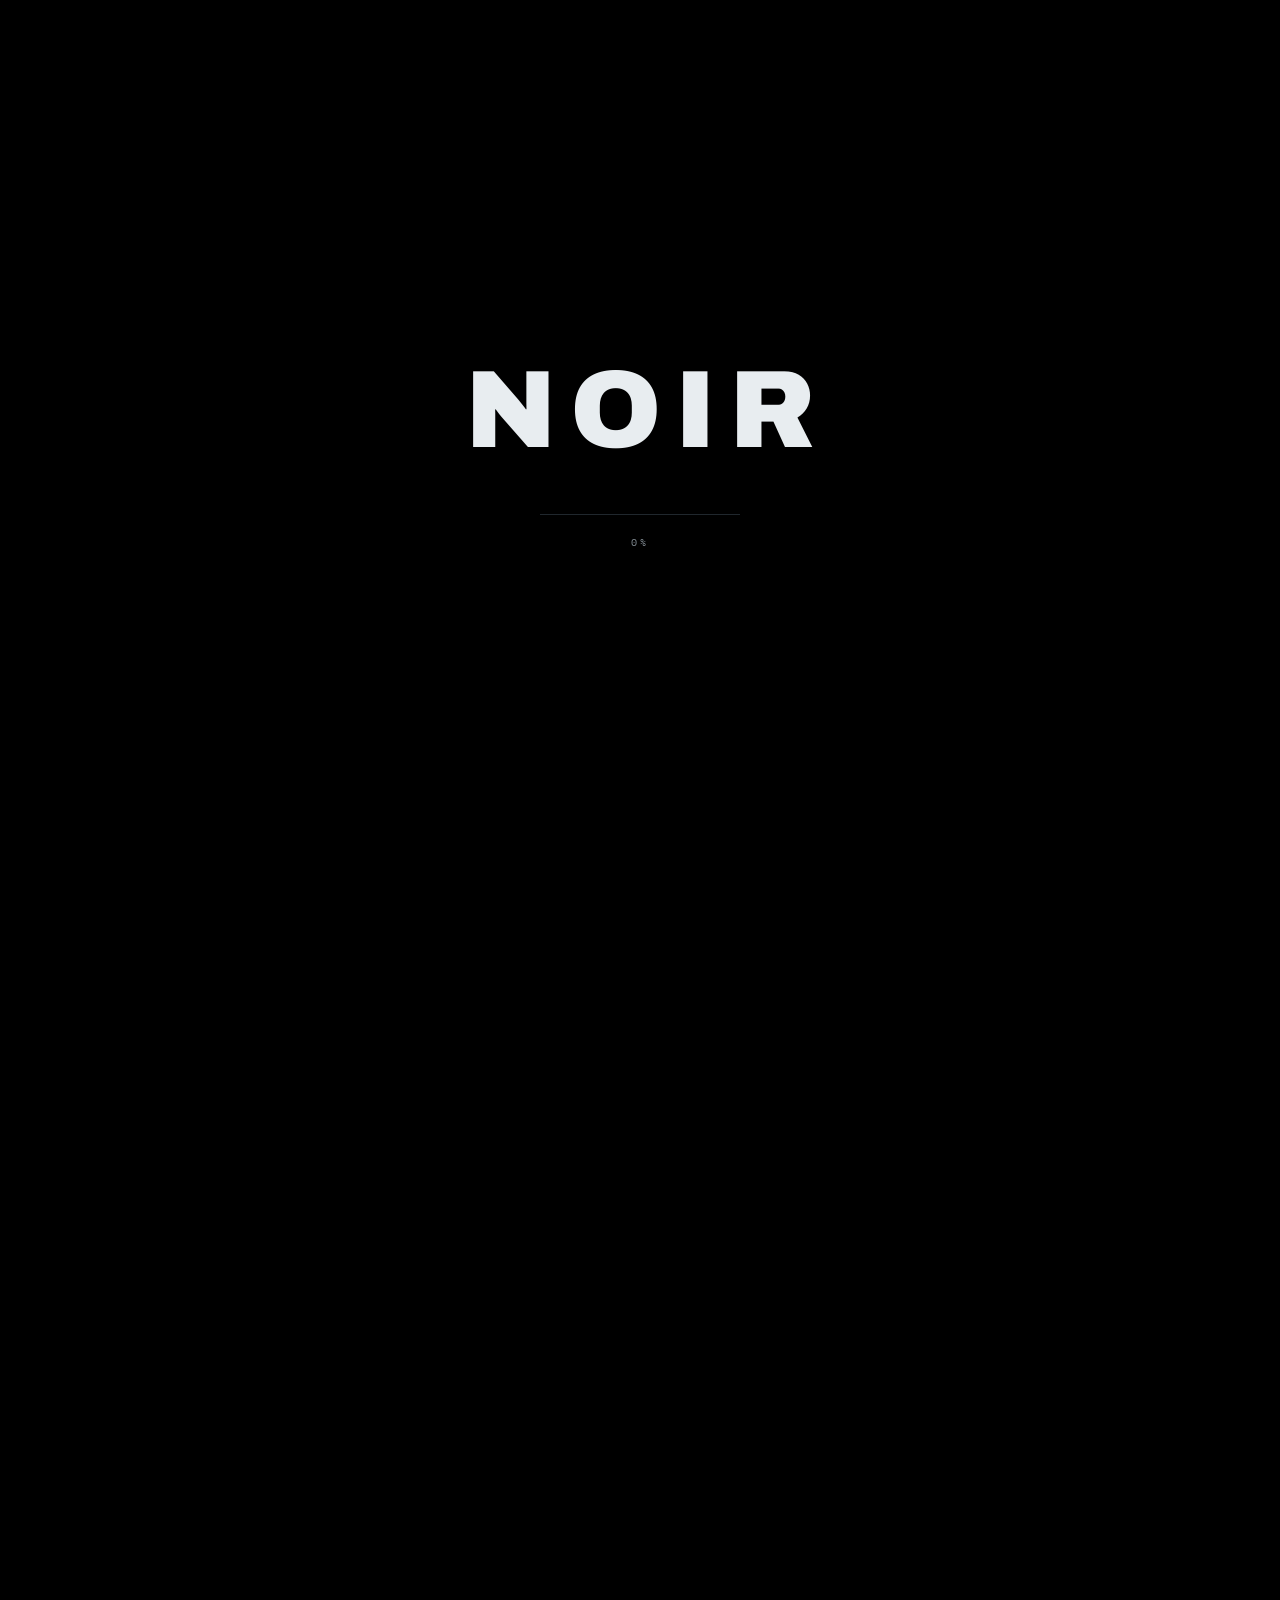
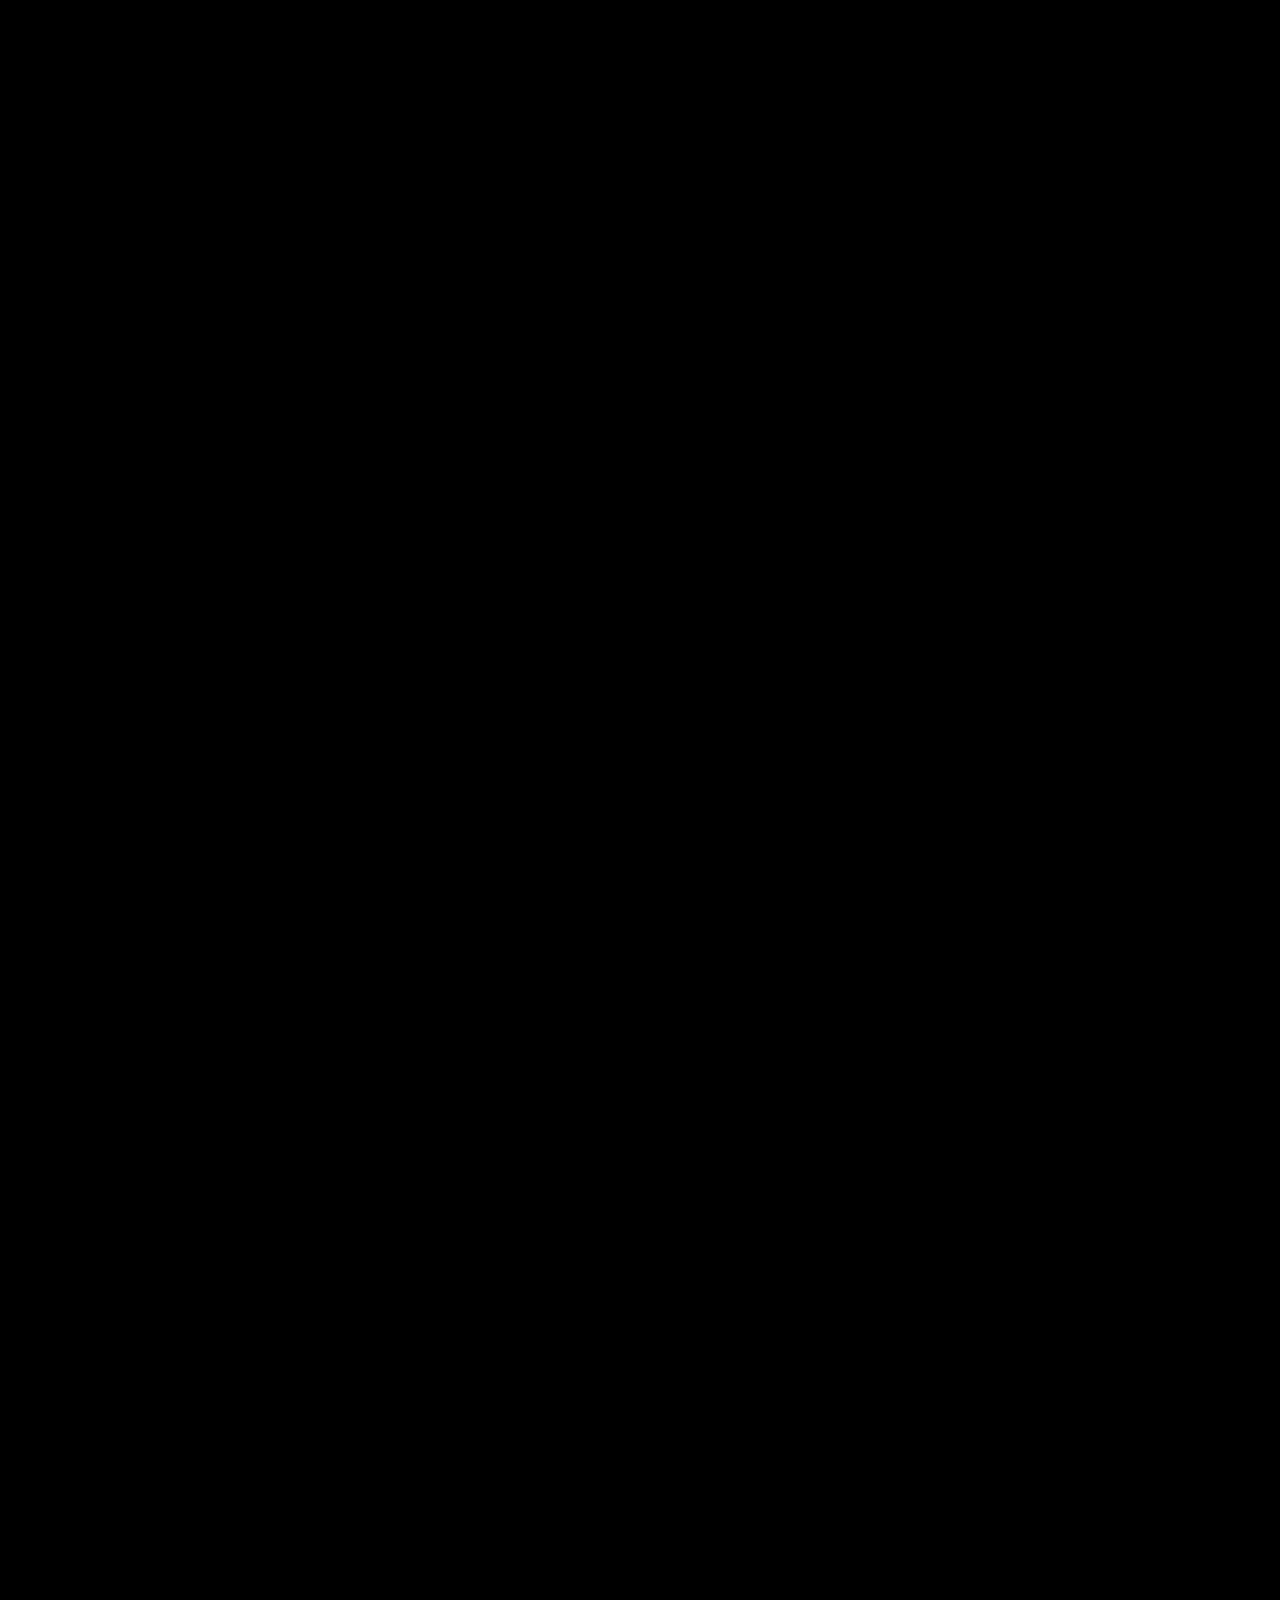
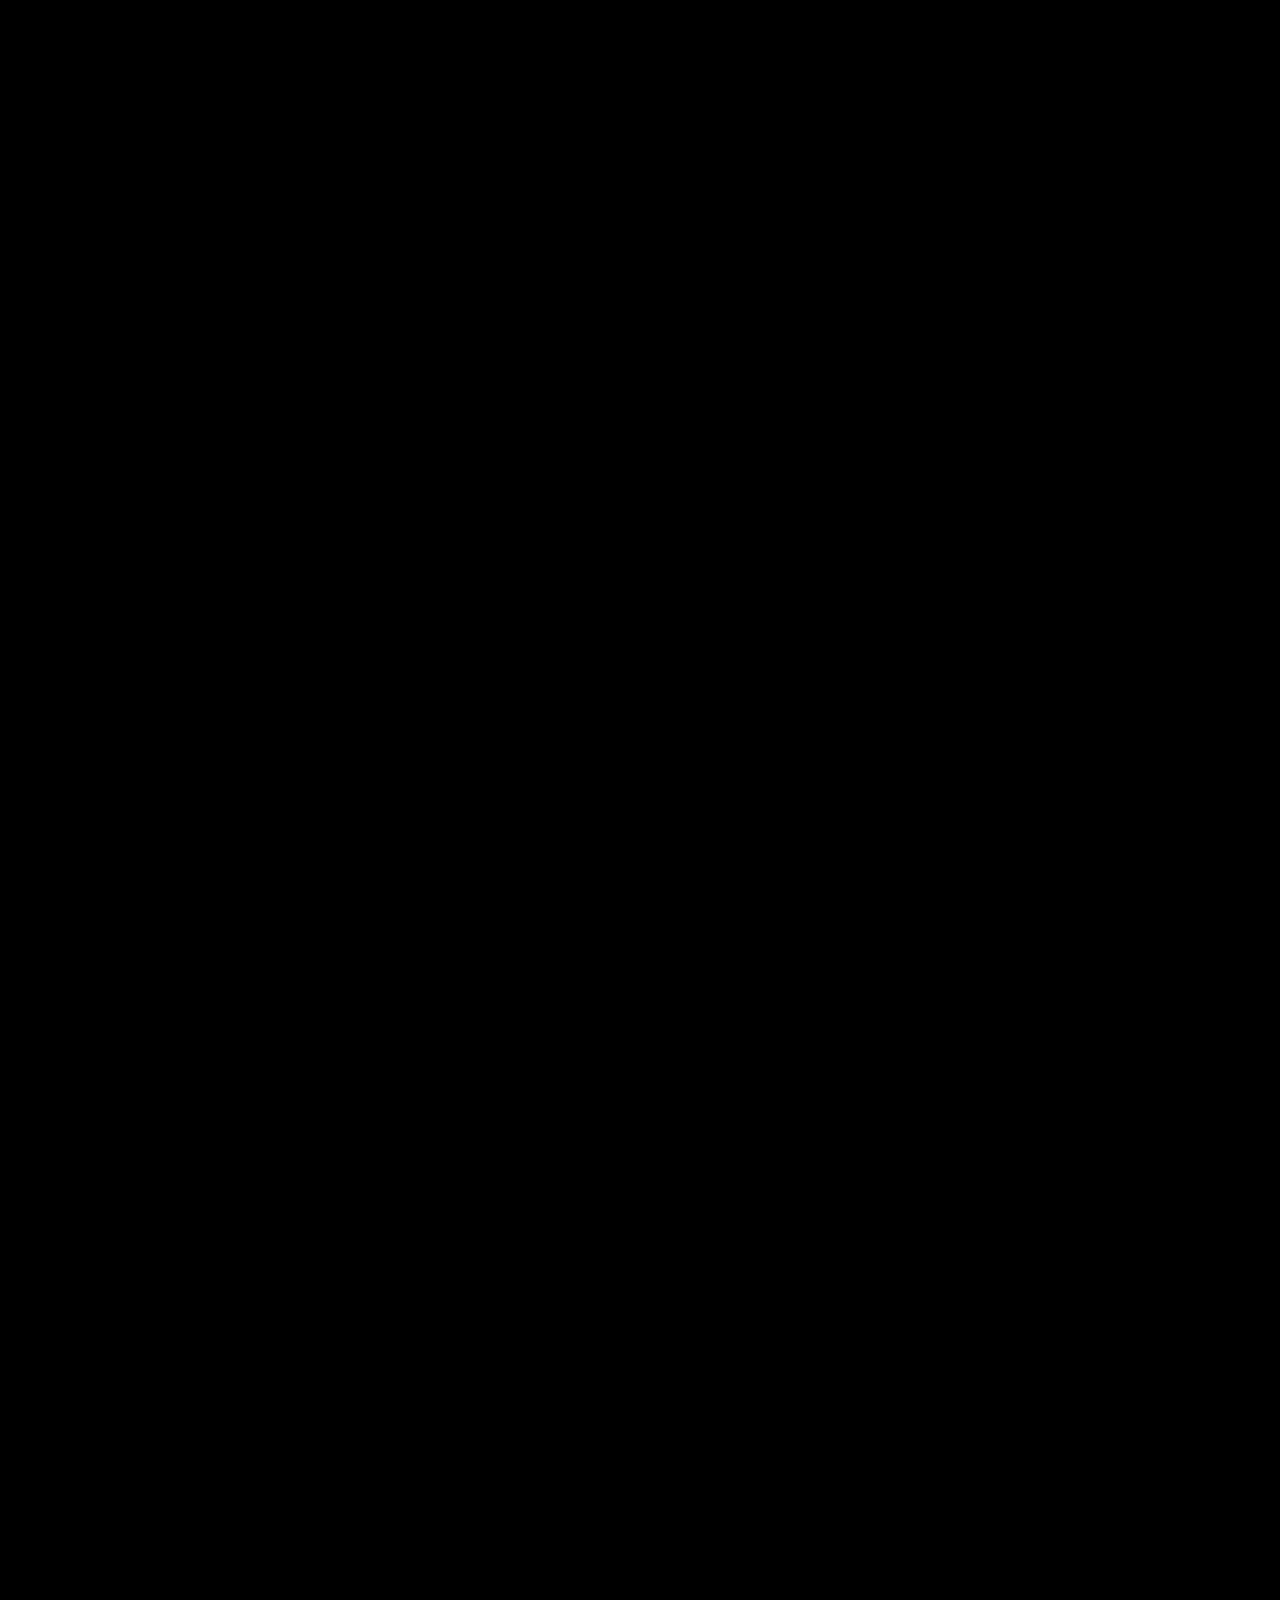
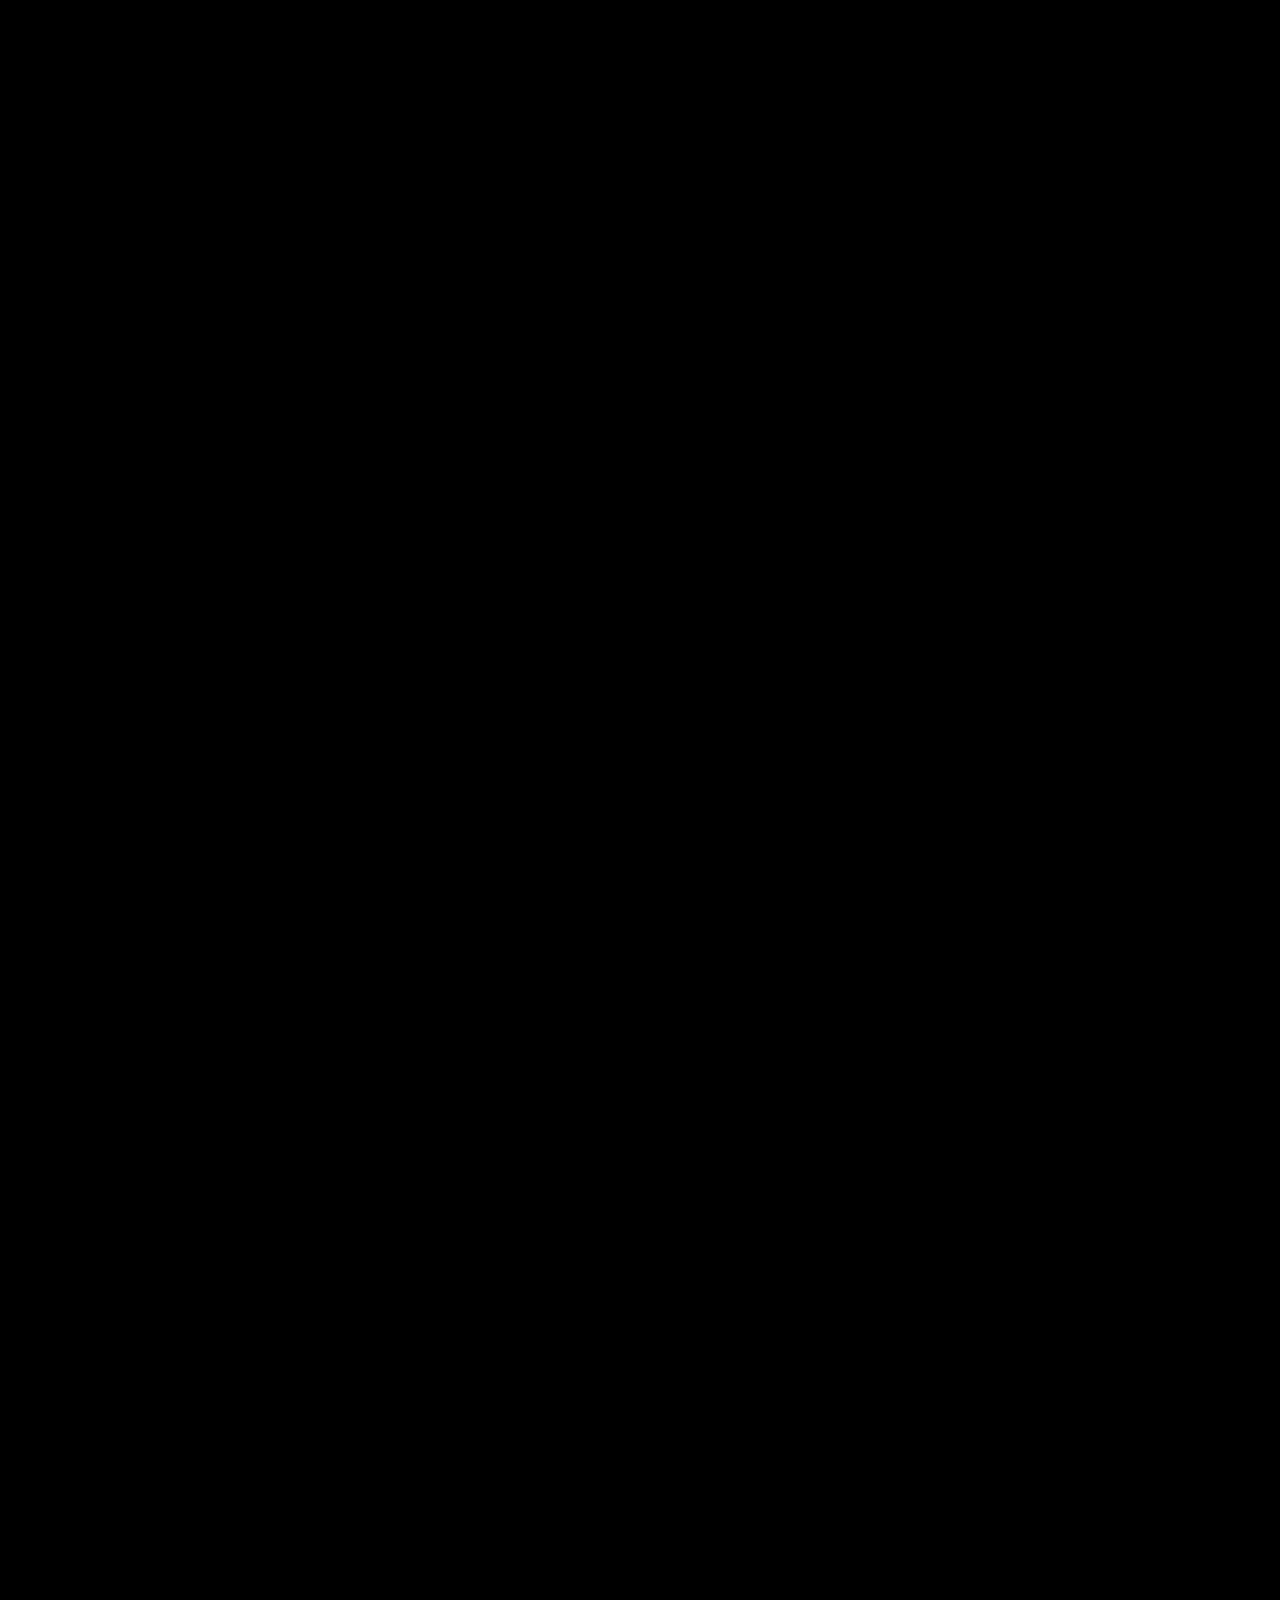
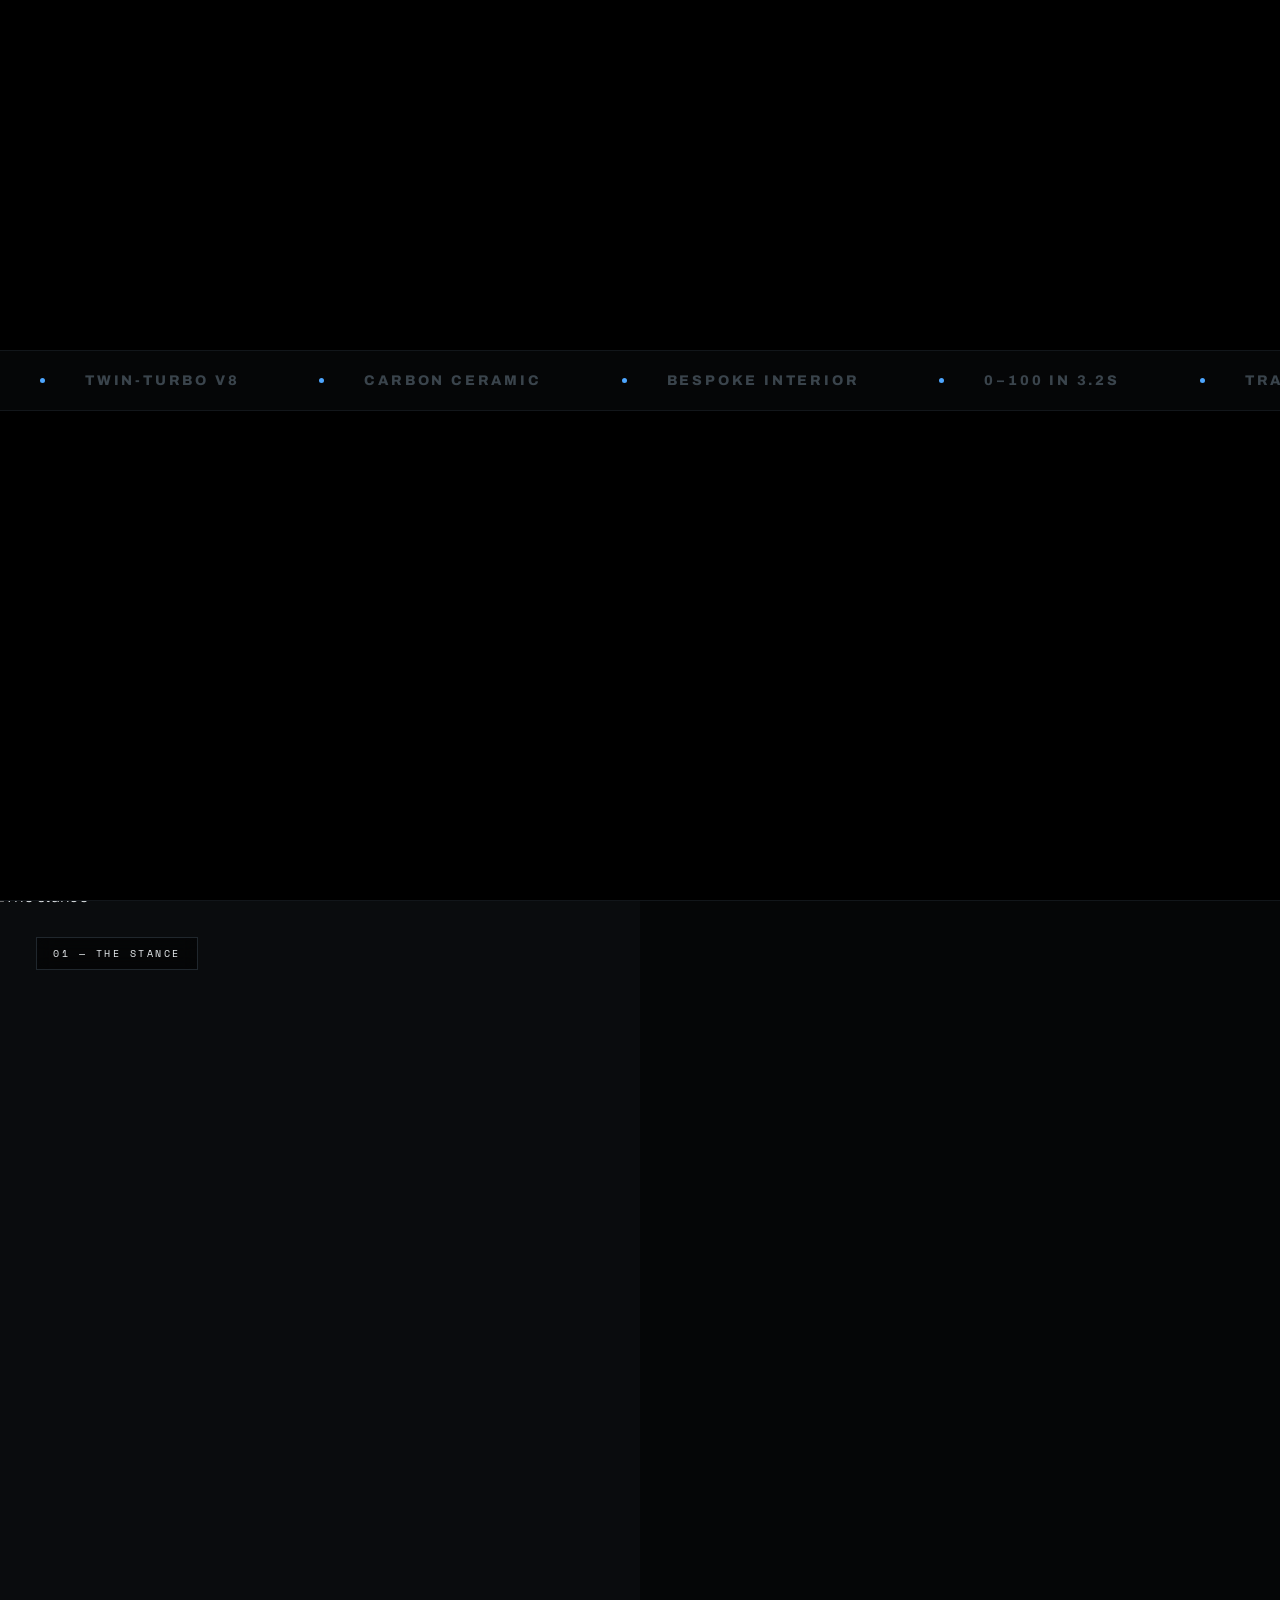
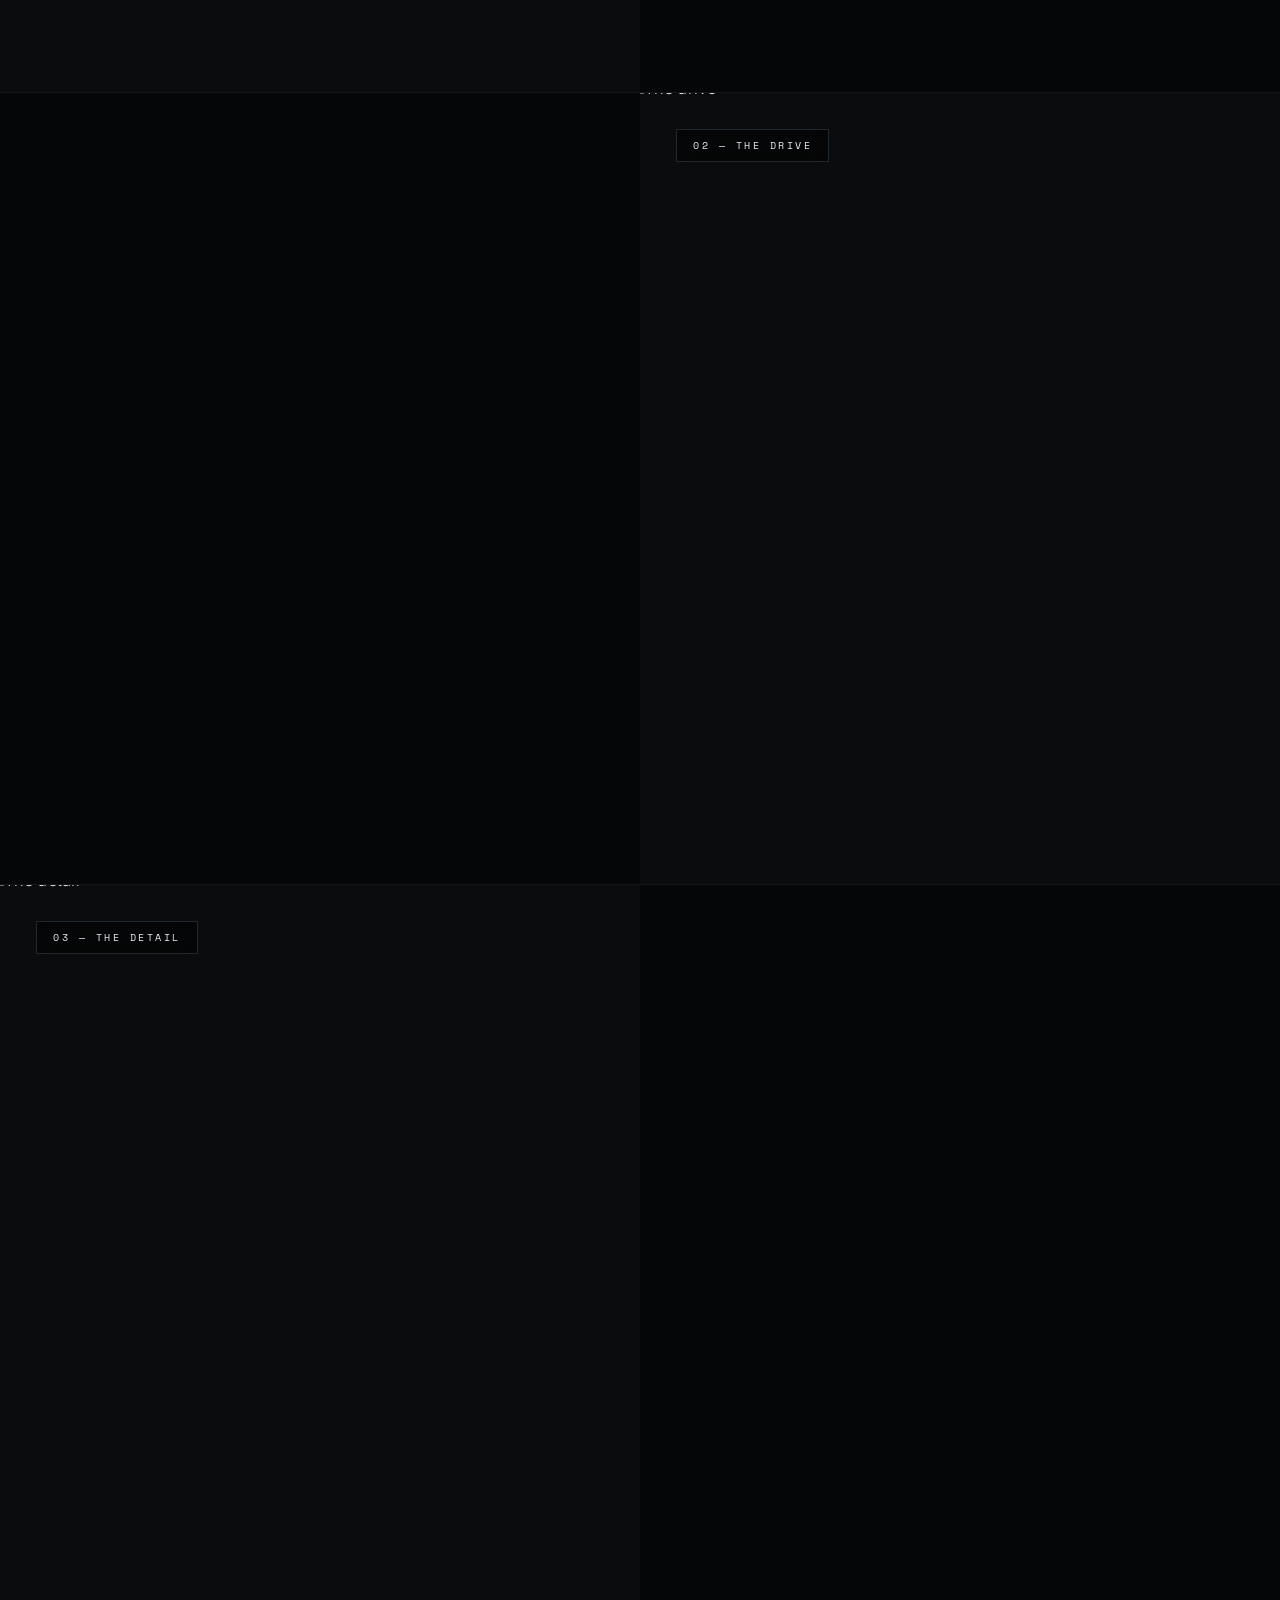
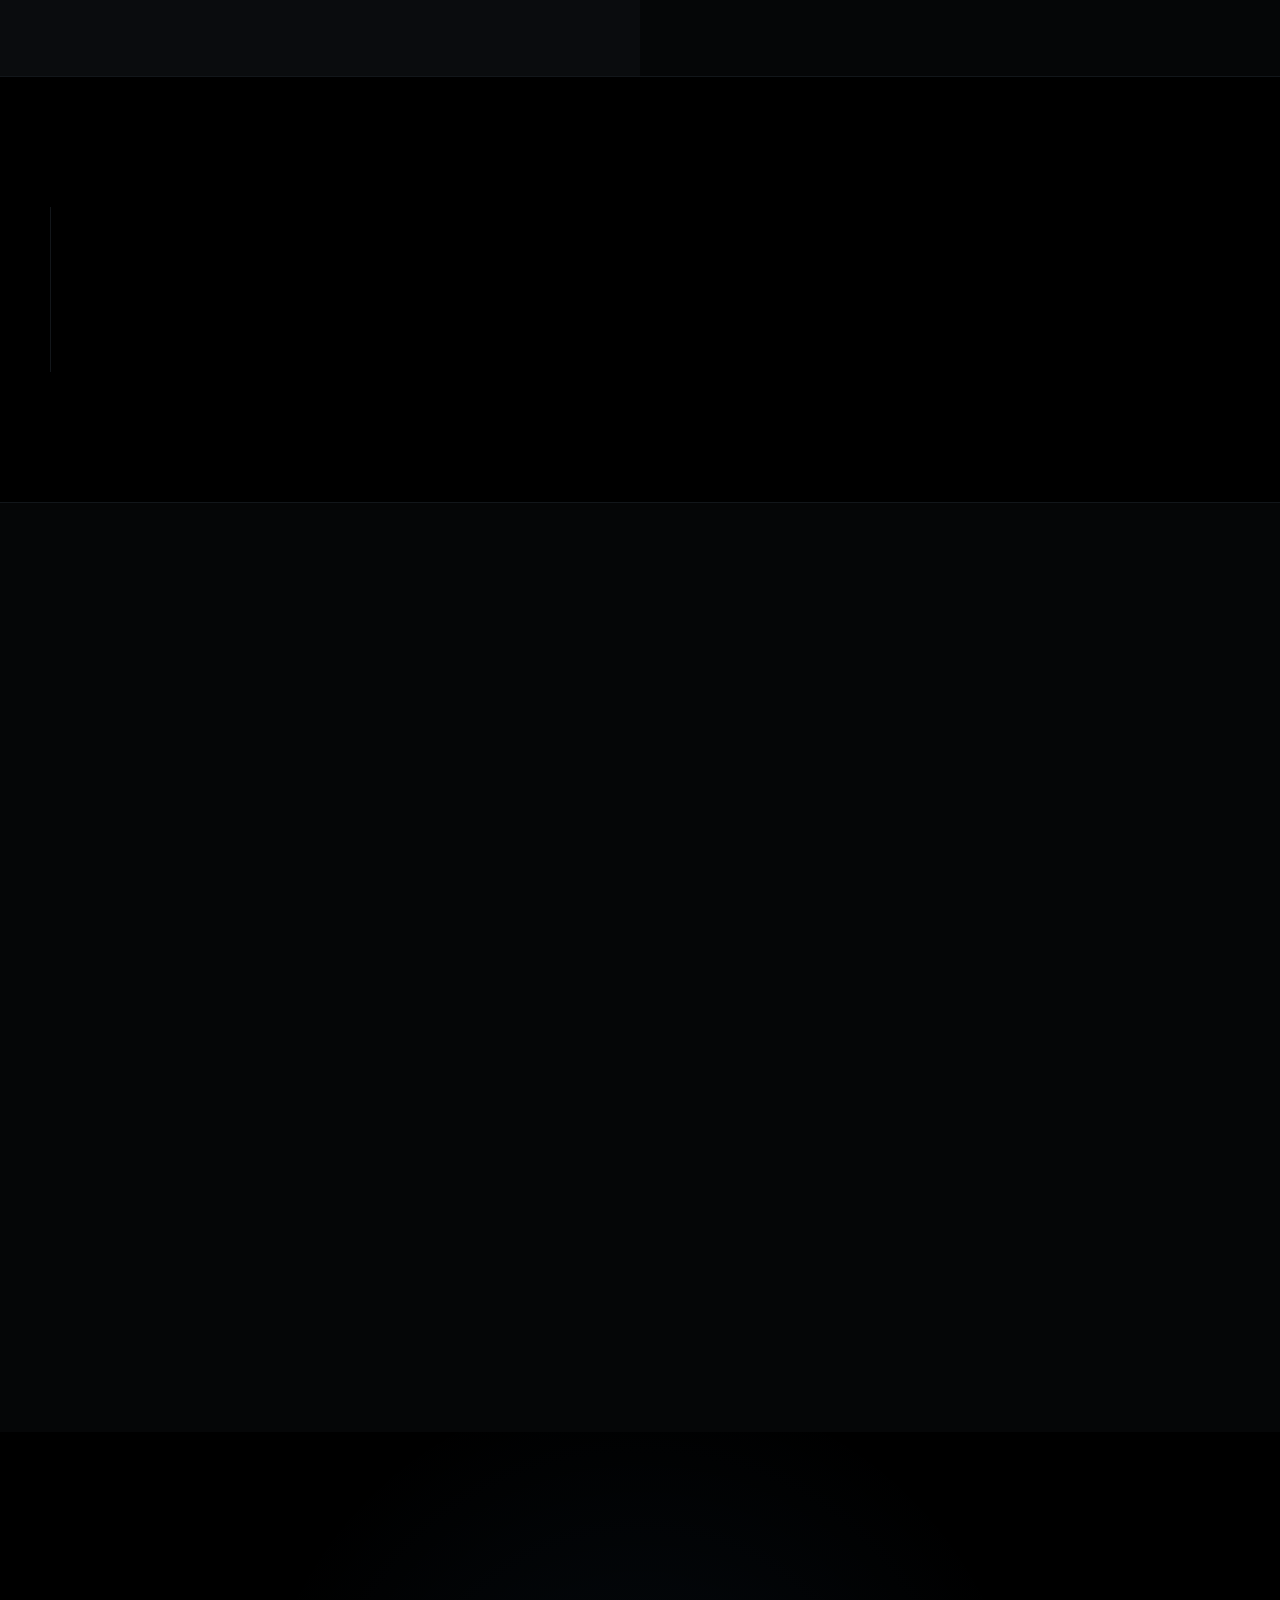
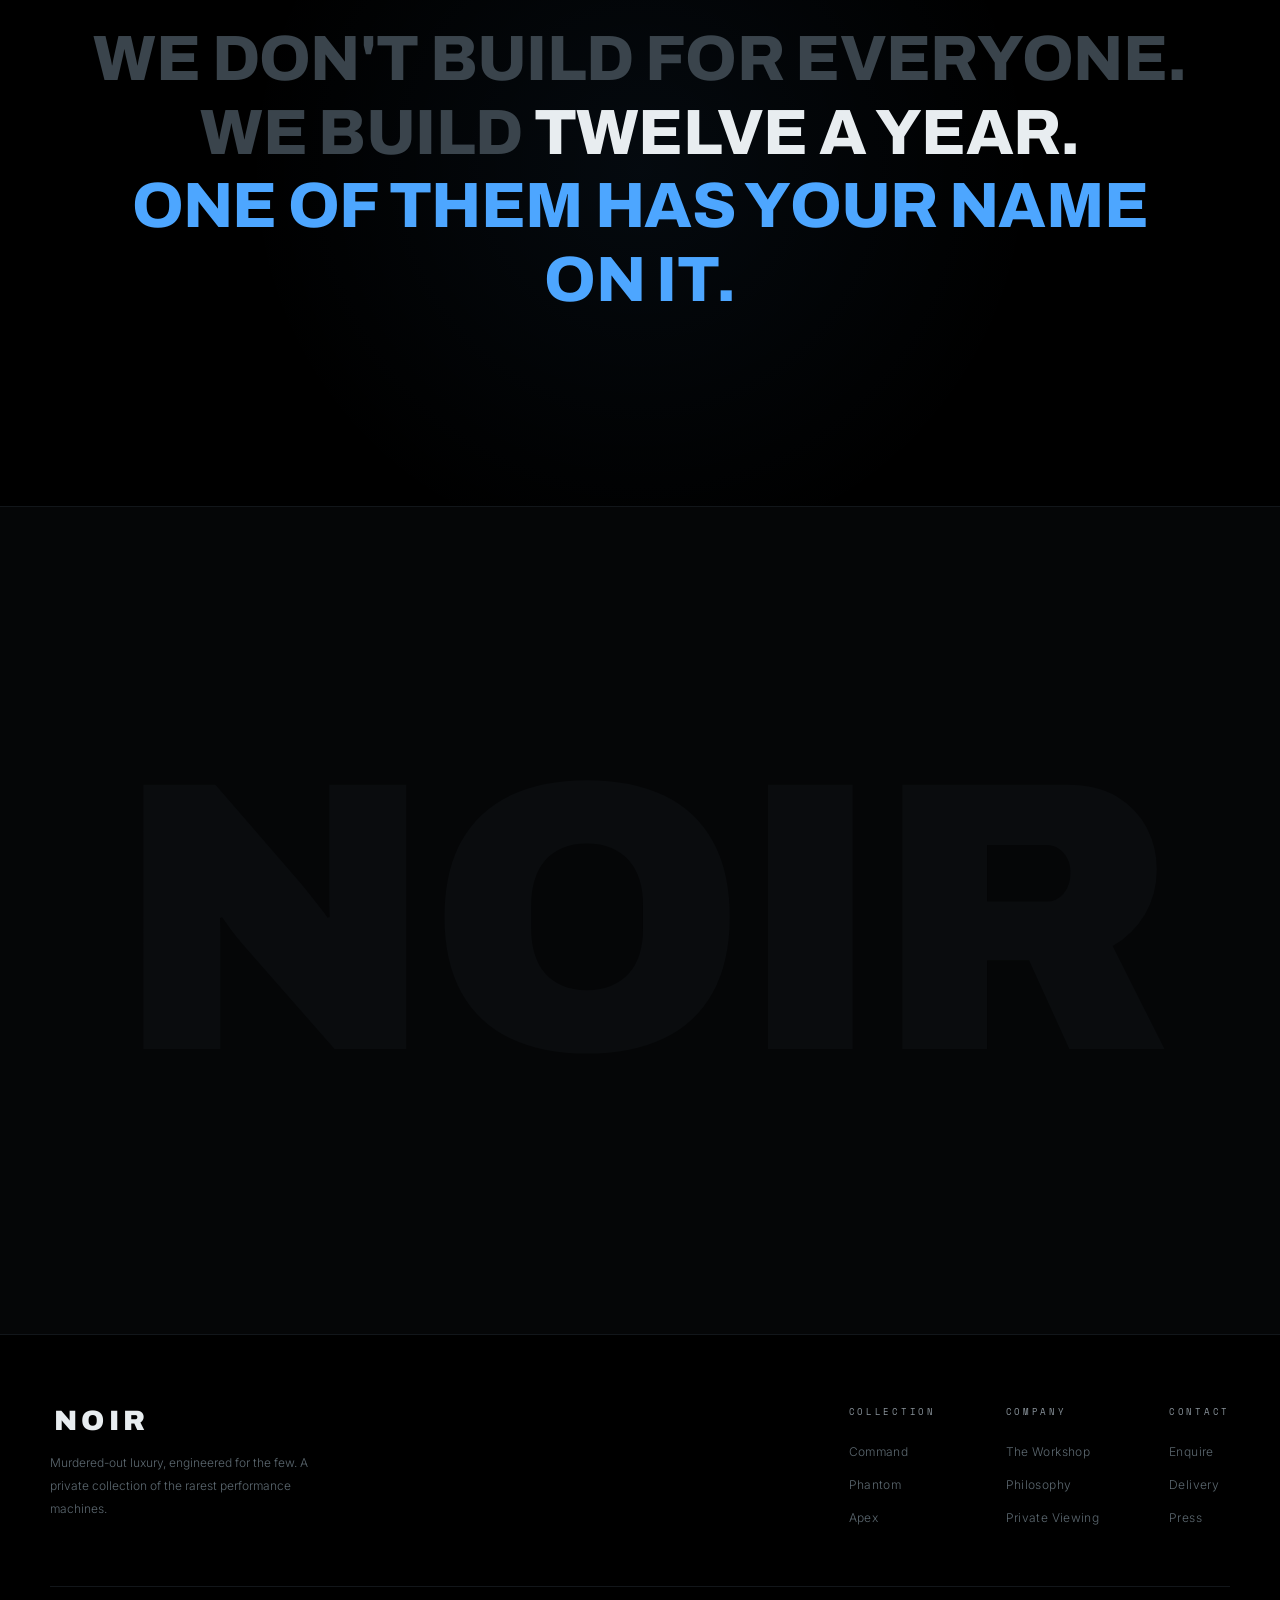
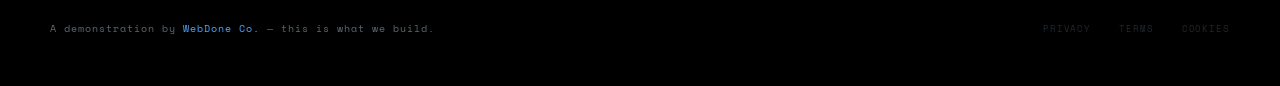
==== commit 9f75e756: "Update index.html" ====
--- a/index.html
+++ b/index.html
@@ -3,28 +3,30 @@
 <head>
 <meta charset="UTF-8"/>
 <meta name="viewport" content="width=device-width,initial-scale=1.0"/>
-<title>VANTA — Time, Engineered</title>
-<meta name="description" content="VANTA. A single object. Engineered without compromise. Time, distilled to its absolute."/>
+<title>NOIR — Built to Command</title>
+<meta name="description" content="NOIR. Murdered-out luxury, engineered for the few. A private collection of the rarest performance machines."/>
 <link rel="preconnect" href="https://fonts.googleapis.com"/>
 <link rel="preconnect" href="https://fonts.gstatic.com" crossorigin/>
-<link href="https://fonts.googleapis.com/css2?family=Fraunces:ital,opsz,wght@0,9..144,300;0,9..144,400;0,9..144,500;1,9..144,300&family=Inter:wght@300;400;500;600&family=Space+Mono:wght@400;700&display=swap" rel="stylesheet"/>
+<link href="https://fonts.googleapis.com/css2?family=Archivo:wght@400;500;600;700;800;900&family=Inter:wght@300;400;500;600&family=Space+Mono:wght@400;700&display=swap" rel="stylesheet"/>
 <style>
 /* ═══════════════════════════════════════════════════════════
-   VANTA — Design Tokens
+   NOIR — Design Tokens
    ═══════════════════════════════════════════════════════════ */
 :root{
   --void:#000000;
-  --carbon:#060606;
-  --ink:#0c0c0c;
-  --smoke:#141414;
-  --ash:#242424;
-  --grey:#4a4a4a;
-  --dust:#7a7a7a;
-  --pearl:#c9c2b4;
-  --gold:#c9a24b;
-  --gold-lite:#e4cf94;
-  --bone:#efe9dd;
-  --display:'Fraunces',serif;
+  --carbon:#050607;
+  --ink:#0a0c0e;
+  --smoke:#12161a;
+  --ash:#20272d;
+  --steel:#3a444c;
+  --grey:#5c6870;
+  --dust:#8a949c;
+  --silver:#c4ccd2;
+  --ice:#e8edf0;
+  --accent:#4da6ff;
+  --accent-dim:#1a4d7a;
+  --red:#ff3b30;
+  --display:'Archivo',sans-serif;
   --ui:'Inter',sans-serif;
   --mono:'Space Mono',monospace;
 }
@@ -33,7 +35,7 @@
 html{-webkit-font-smoothing:antialiased;text-rendering:optimizeLegibility}
 body{
   background:var(--void);
-  color:var(--bone);
+  color:var(--ice);
   font-family:var(--ui);
   font-weight:300;
   overflow-x:hidden;
@@ -42,16 +44,16 @@
 img{display:block;max-width:100%}
 
 /* ── CUSTOM CURSOR ─────────────────────────────────────────── */
-#cur{position:fixed;width:7px;height:7px;background:var(--gold);border-radius:50%;
+#cur{position:fixed;width:7px;height:7px;background:var(--accent);border-radius:50%;
   pointer-events:none;z-index:10000;transform:translate(-50%,-50%);
-  mix-blend-mode:difference;transition:width .25s,height .25s}
-#cur-r{position:fixed;width:38px;height:38px;border:1px solid rgba(201,162,75,.35);
+  mix-blend-mode:screen;transition:width .25s,height .25s}
+#cur-r{position:fixed;width:38px;height:38px;border:1px solid rgba(77,166,255,.4);
   border-radius:50%;pointer-events:none;z-index:9999;transform:translate(-50%,-50%)}
 body.hov #cur{width:12px;height:12px}
-body.hov #cur-r{width:62px;height:62px;border-color:rgba(201,162,75,.8)}
+body.hov #cur-r{width:64px;height:64px;border-color:rgba(77,166,255,.9)}
 
 /* ── FILM GRAIN ────────────────────────────────────────────── */
-#grain{position:fixed;inset:0;z-index:9995;pointer-events:none;opacity:.038;
+#grain{position:fixed;inset:0;z-index:9995;pointer-events:none;opacity:.04;
   background-image:url("data:image/svg+xml,%3Csvg viewBox='0 0 220 220' xmlns='http://www.w3.org/2000/svg'%3E%3Cfilter id='n'%3E%3CfeTurbulence type='fractalNoise' baseFrequency='.82' numOctaves='4' stitchTiles='stitch'/%3E%3C/filter%3E%3Crect width='100%25' height='100%25' filter='url(%23n)'/%3E%3C/svg%3E");
   background-size:190px 190px;animation:gr .45s steps(2) infinite}
 @keyframes gr{0%{transform:translate(0,0)}25%{transform:translate(-2%,-3%)}
@@ -61,248 +63,251 @@
 #pre{position:fixed;inset:0;z-index:10001;background:var(--void);
   display:flex;flex-direction:column;align-items:center;justify-content:center}
 #pre.done{opacity:0;pointer-events:none;transition:opacity .8s ease}
-.pre-mark{font-family:var(--display);font-weight:300;font-size:clamp(40px,8vw,90px);
-  letter-spacing:.35em;color:var(--bone);padding-left:.35em;
-  opacity:0;animation:preIn 1.2s .2s forwards}
+.pre-mark{font-family:var(--display);font-weight:900;font-size:clamp(44px,9vw,110px);
+  letter-spacing:.12em;color:var(--ice);padding-left:.12em;
+  opacity:0;animation:preIn 1s .2s forwards}
 @keyframes preIn{to{opacity:1}}
-.pre-bar{width:1px;height:70px;background:var(--ash);margin-top:40px;position:relative;overflow:hidden}
-.pre-fill{position:absolute;top:0;left:0;width:100%;height:0%;background:var(--gold)}
+.pre-bar{width:200px;height:1px;background:var(--ash);margin-top:44px;position:relative;overflow:hidden}
+.pre-fill{position:absolute;top:0;left:0;width:0%;height:100%;background:var(--accent)}
 .pre-pct{font-family:var(--mono);font-size:10px;letter-spacing:.3em;color:var(--dust);margin-top:20px}
 
 /* ═══ NAV ══════════════════════════════════════════════════ */
-nav{position:fixed;top:0;left:0;right:0;z-index:200;padding:30px 50px;
+nav{position:fixed;top:0;left:0;right:0;z-index:200;padding:28px 50px;
   display:flex;justify-content:space-between;align-items:center;
   mix-blend-mode:difference;opacity:0;transition:opacity 1s ease}
 nav.show{opacity:1}
-.logo{font-family:var(--display);font-weight:400;font-size:24px;letter-spacing:.3em;
-  color:var(--bone);text-decoration:none;padding-left:.3em}
-.nav-r{display:flex;gap:40px;align-items:center}
+.logo{font-family:var(--display);font-weight:900;font-size:22px;letter-spacing:.18em;
+  color:var(--ice);text-decoration:none;padding-left:.18em}
+.nav-r{display:flex;gap:38px;align-items:center}
 .nav-r a{font-family:var(--mono);font-size:10px;letter-spacing:.25em;text-transform:uppercase;
-  color:var(--bone);text-decoration:none;transition:color .3s}
-.nav-r a:hover{color:var(--gold)}
+  color:var(--ice);text-decoration:none;transition:color .3s}
+.nav-r a:hover{color:var(--accent)}
+.nav-book{border:1px solid var(--ice);padding:10px 22px;transition:all .3s!important}
+.nav-book:hover{background:var(--accent);border-color:var(--accent);color:var(--void)!important}
 
 /* ═══ SEQUENCE (PINNED HERO) ═══════════════════════════════ */
-#seq{position:relative;height:800vh}
-#seq-pin{position:sticky;top:0;height:100vh;width:100%;overflow:hidden}
+#seq{position:relative;height:750vh}
+#seq-pin{position:sticky;top:0;height:100vh;width:100%;overflow:hidden;background:var(--void)}
 #seq-canvas{position:absolute;inset:0;width:100%;height:100%;object-fit:cover;will-change:transform}
 .seq-vig{position:absolute;inset:0;pointer-events:none;z-index:2;
-  background:radial-gradient(ellipse 70% 70% at 50% 50%,transparent 40%,rgba(0,0,0,.75) 100%)}
-
-/* Hero copy layers over sequence */
+  background:radial-gradient(ellipse 80% 80% at 50% 45%,transparent 35%,rgba(0,0,0,.8) 100%)}
+
 .hero-copy{position:absolute;inset:0;z-index:3;pointer-events:none}
 .hc{position:absolute;opacity:0;will-change:opacity,transform}
 
-.hc-brand{top:50%;left:50%;transform:translate(-50%,-50%);text-align:center}
-.hc-brand .word{font-family:var(--display);font-weight:300;font-size:clamp(70px,16vw,220px);
-  letter-spacing:.28em;color:var(--bone);line-height:1;padding-left:.28em}
-.hc-brand .tag{font-family:var(--mono);font-size:clamp(9px,1vw,12px);letter-spacing:.5em;
-  text-transform:uppercase;color:var(--gold);margin-top:24px}
-
-.hc-line{top:50%;left:50%;transform:translate(-50%,-50%);text-align:center;width:90%;max-width:900px}
-.hc-line .big{font-family:var(--display);font-weight:300;font-style:italic;
-  font-size:clamp(36px,6vw,76px);line-height:1.15;color:var(--bone)}
-.hc-line .big em{font-style:normal;color:var(--gold)}
-
-.hc-l{left:50px;bottom:130px;max-width:360px;text-align:left}
+.hc-brand{top:50%;left:50%;transform:translate(-50%,-50%);text-align:center;width:100%}
+.hc-brand .word{font-family:var(--display);font-weight:900;font-size:clamp(72px,20vw,320px);
+  letter-spacing:.04em;color:var(--ice);line-height:.9;padding-left:.04em}
+.hc-brand .tag{font-family:var(--mono);font-size:clamp(9px,1vw,13px);letter-spacing:.5em;
+  text-transform:uppercase;color:var(--accent);margin-top:20px}
+
+.hc-line{top:50%;left:50%;transform:translate(-50%,-50%);text-align:center;width:90%;max-width:1000px}
+.hc-line .big{font-family:var(--display);font-weight:800;text-transform:uppercase;
+  font-size:clamp(40px,8vw,110px);line-height:.95;color:var(--ice);letter-spacing:-.01em}
+.hc-line .big em{font-style:normal;color:var(--accent);display:block}
+
+.hc-l{left:50px;bottom:120px;max-width:400px;text-align:left}
 .hc-l .k{font-family:var(--mono);font-size:10px;letter-spacing:.3em;text-transform:uppercase;
-  color:var(--gold);margin-bottom:16px}
-.hc-l .b{font-family:var(--display);font-weight:300;font-size:clamp(28px,4vw,44px);
-  line-height:1.2;color:var(--bone)}
+  color:var(--accent);margin-bottom:16px}
+.hc-l .b{font-family:var(--display);font-weight:700;text-transform:uppercase;
+  font-size:clamp(28px,4vw,52px);line-height:1;color:var(--ice)}
 
 /* frame counter + scroll ui */
 .seq-ui{position:absolute;z-index:4;pointer-events:none}
 .ui-count{left:50px;bottom:50px;font-family:var(--mono);font-size:11px;
   letter-spacing:.15em;color:var(--dust)}
-.ui-count .cur{color:var(--gold)}
+.ui-count .cur{color:var(--accent)}
 .ui-scroll{right:50px;top:50%;transform:translateY(-50%);
   display:flex;flex-direction:column;align-items:center;gap:16px}
 .ui-scroll .track{width:1px;height:100px;background:var(--ash);position:relative;overflow:hidden}
-.ui-scroll .fill{position:absolute;top:0;left:0;width:100%;height:0%;background:var(--gold)}
+.ui-scroll .fill{position:absolute;top:0;left:0;width:100%;height:0%;background:var(--accent)}
 .ui-scroll .lbl{font-family:var(--mono);font-size:8px;letter-spacing:.3em;color:var(--dust);
   writing-mode:vertical-lr;text-transform:uppercase}
 
-/* ═══ CHAPTER MARK ═════════════════════════════════════════ */
-.chapter{padding:180px 50px 100px;text-align:center;position:relative}
-.chapter .idx{font-family:var(--mono);font-size:10px;letter-spacing:.4em;color:var(--gold);
-  text-transform:uppercase;margin-bottom:28px}
-.chapter .ttl{font-family:var(--display);font-weight:300;font-size:clamp(40px,7vw,96px);
-  line-height:1;color:var(--bone)}
-.chapter .ttl em{font-style:italic;color:var(--gold)}
-
-/* ═══ DETAIL — HORIZONTAL SCROLL ═══════════════════════════ */
-#detail{position:relative;height:400vh;background:var(--void)}
-#detail-pin{position:sticky;top:0;height:100vh;overflow:hidden;display:flex;align-items:center}
-.detail-track{display:flex;gap:0;will-change:transform;padding-left:8vw}
-.detail-panel{flex:0 0 auto;width:78vw;height:78vh;margin-right:5vw;position:relative;
-  display:grid;grid-template-columns:1.3fr 1fr;gap:0;
-  border:1px solid var(--smoke);background:var(--carbon);overflow:hidden}
-.detail-img{position:relative;overflow:hidden;background:var(--ink)}
-.detail-img img{width:100%;height:100%;object-fit:cover;transform:scale(1.05);
-  transition:transform 1s cubic-bezier(.23,1,.32,1)}
-.detail-panel:hover .detail-img img{transform:scale(1)}
-.detail-info{padding:70px 60px;display:flex;flex-direction:column;justify-content:center;
-  position:relative}
-.detail-info .num{font-family:var(--mono);font-size:11px;letter-spacing:.3em;color:var(--gold);
-  margin-bottom:auto;padding-top:0}
-.detail-info .name{font-family:var(--display);font-weight:300;font-size:clamp(34px,4vw,60px);
-  line-height:1.05;color:var(--bone);margin-bottom:22px}
-.detail-info .name em{font-style:italic;color:var(--gold)}
-.detail-info .desc{font-size:13px;line-height:2;color:var(--dust);max-width:340px;margin-bottom:36px}
-.detail-info .spec{display:flex;gap:40px;border-top:1px solid var(--smoke);padding-top:26px}
-.detail-info .spec .s{}
-.detail-info .spec .sv{font-family:var(--display);font-size:26px;color:var(--gold);line-height:1}
-.detail-info .spec .sl{font-family:var(--mono);font-size:9px;letter-spacing:.15em;
+/* ═══ MARQUEE STRIP ════════════════════════════════════════ */
+.strip{padding:22px 0;border-top:1px solid var(--smoke);border-bottom:1px solid var(--smoke);
+  overflow:hidden;background:var(--carbon)}
+.strip-track{display:flex;width:max-content;animation:slide 30s linear infinite}
+.strip-item{font-family:var(--display);font-weight:800;font-size:14px;letter-spacing:.2em;
+  text-transform:uppercase;color:var(--steel);padding:0 40px;white-space:nowrap;
+  display:flex;align-items:center;gap:40px;transition:color .3s}
+.strip-item .d{width:5px;height:5px;background:var(--accent);border-radius:50%;flex-shrink:0}
+.strip-item:hover{color:var(--accent)}
+@keyframes slide{from{transform:translateX(0)}to{transform:translateX(-50%)}}
+
+/* ═══ CHAPTER / SECTION HEAD ═══════════════════════════════ */
+.chapter{padding:170px 50px 90px;text-align:center;position:relative}
+.chapter .idx{font-family:var(--mono);font-size:10px;letter-spacing:.4em;color:var(--accent);
+  text-transform:uppercase;margin-bottom:26px}
+.chapter .ttl{font-family:var(--display);font-weight:800;text-transform:uppercase;
+  font-size:clamp(40px,8vw,110px);line-height:.92;color:var(--ice);letter-spacing:-.01em}
+.chapter .ttl em{font-style:normal;color:var(--accent)}
+
+/* ═══ SPLIT — IMAGE + TEXT ALTERNATING ═════════════════════ */
+.split{display:grid;grid-template-columns:1fr 1fr;min-height:88vh;align-items:stretch;
+  border-top:1px solid var(--smoke)}
+.split.rev .split-media{order:2}
+.split-media{position:relative;overflow:hidden;background:var(--ink)}
+.split-media img{width:100%;height:100%;object-fit:cover;transform:scale(1.04);transition:transform 1.2s cubic-bezier(.23,1,.32,1)}
+.split:hover .split-media img{transform:scale(1)}
+.split-media .badge{position:absolute;top:36px;left:36px;font-family:var(--mono);
+  font-size:10px;letter-spacing:.25em;color:var(--ice);text-transform:uppercase;
+  background:rgba(0,0,0,.5);backdrop-filter:blur(8px);padding:8px 16px;border:1px solid var(--ash)}
+.split-body{padding:90px 80px;display:flex;flex-direction:column;justify-content:center;background:var(--carbon)}
+.split-body .k{font-family:var(--mono);font-size:10px;letter-spacing:.3em;color:var(--accent);
+  text-transform:uppercase;margin-bottom:24px}
+.split-body .h{font-family:var(--display);font-weight:800;text-transform:uppercase;
+  font-size:clamp(32px,4vw,58px);line-height:.98;color:var(--ice);margin-bottom:28px;letter-spacing:-.01em}
+.split-body .h em{font-style:normal;color:var(--accent)}
+.split-body .p{font-size:14px;line-height:2;color:var(--dust);max-width:420px;margin-bottom:40px}
+.split-body .metrics{display:flex;gap:50px;border-top:1px solid var(--smoke);padding-top:32px}
+.split-body .metrics .mv{font-family:var(--display);font-weight:700;font-size:38px;color:var(--ice);line-height:1}
+.split-body .metrics .mv span{color:var(--accent)}
+.split-body .metrics .ml{font-family:var(--mono);font-size:9px;letter-spacing:.15em;
   color:var(--grey);text-transform:uppercase;margin-top:8px}
 
-/* horizontal progress hint */
-.detail-hint{position:absolute;bottom:40px;left:50%;transform:translateX(-50%);
-  font-family:var(--mono);font-size:9px;letter-spacing:.3em;color:var(--grey);
-  text-transform:uppercase;display:flex;align-items:center;gap:14px;z-index:5}
-.detail-hint::before,.detail-hint::after{content:'';width:30px;height:1px;background:var(--ash)}
-
-/* ═══ SPECS GRID ═══════════════════════════════════════════ */
-.specs{padding:160px 50px;background:var(--carbon);border-top:1px solid var(--smoke)}
-.specs-head{text-align:center;margin-bottom:100px}
-.specs-head .k{font-family:var(--mono);font-size:10px;letter-spacing:.4em;color:var(--gold);
-  text-transform:uppercase;margin-bottom:24px}
-.specs-head .t{font-family:var(--display);font-weight:300;font-size:clamp(36px,5vw,64px);
-  color:var(--bone);line-height:1.1}
-.specs-head .t em{font-style:italic;color:var(--gold)}
-.specs-grid{display:grid;grid-template-columns:repeat(4,1fr);max-width:1300px;margin:0 auto;
-  border-top:1px solid var(--smoke);border-left:1px solid var(--smoke)}
-.spec-cell{padding:56px 40px;border-right:1px solid var(--smoke);border-bottom:1px solid var(--smoke);
-  position:relative;overflow:hidden}
-.spec-cell::after{content:'';position:absolute;inset:0;background:var(--gold);
-  transform:scaleY(0);transform-origin:bottom;transition:transform .5s cubic-bezier(.23,1,.32,1);z-index:0}
-.spec-cell:hover::after{transform:scaleY(1)}
-.spec-cell>*{position:relative;z-index:1;transition:color .4s}
-.spec-cell:hover .spec-v,.spec-cell:hover .spec-l,.spec-cell:hover .spec-k{color:var(--void)}
-.spec-k{font-family:var(--mono);font-size:9px;letter-spacing:.25em;color:var(--gold);
-  text-transform:uppercase;margin-bottom:auto}
-.spec-v{font-family:var(--display);font-weight:300;font-size:clamp(44px,4vw,68px);
-  color:var(--bone);line-height:1;margin:40px 0 12px}
-.spec-l{font-size:11px;color:var(--dust);letter-spacing:.05em;line-height:1.6}
+/* ═══ SPEC BAR (BIG NUMBERS) ═══════════════════════════════ */
+.specbar{background:var(--void);padding:130px 50px;border-top:1px solid var(--smoke)}
+.specbar-grid{display:grid;grid-template-columns:repeat(4,1fr);max-width:1400px;margin:0 auto;gap:0;
+  border-left:1px solid var(--smoke)}
+.sb-cell{padding:20px 44px;border-right:1px solid var(--smoke);text-align:center;position:relative}
+.sb-cell .v{font-family:var(--display);font-weight:900;font-size:clamp(56px,7vw,110px);
+  line-height:1;color:var(--ice);letter-spacing:-.02em}
+.sb-cell .v span{color:var(--accent);font-size:.5em;vertical-align:super}
+.sb-cell .l{font-family:var(--mono);font-size:10px;letter-spacing:.2em;color:var(--dust);
+  text-transform:uppercase;margin-top:20px}
+
+/* ═══ COLLECTION GRID ══════════════════════════════════════ */
+.collection{padding:150px 50px;background:var(--carbon);border-top:1px solid var(--smoke)}
+.coll-head{display:flex;justify-content:space-between;align-items:flex-end;margin-bottom:70px;flex-wrap:wrap;gap:24px}
+.coll-head .t{font-family:var(--display);font-weight:800;text-transform:uppercase;
+  font-size:clamp(36px,6vw,80px);line-height:.9;color:var(--ice);letter-spacing:-.01em}
+.coll-head .t em{font-style:normal;color:var(--accent)}
+.coll-head .lnk{font-family:var(--mono);font-size:10px;letter-spacing:.25em;color:var(--accent);
+  text-transform:uppercase;text-decoration:none;border-bottom:1px solid var(--ash);padding-bottom:5px;
+  transition:border-color .3s}
+.coll-head .lnk:hover{border-color:var(--accent)}
+.coll-grid{display:grid;grid-template-columns:repeat(3,1fr);gap:2px}
+.coll-card{position:relative;aspect-ratio:4/5;overflow:hidden;background:var(--ink);cursor:none}
+.coll-card img{width:100%;height:100%;object-fit:cover;transition:transform .8s cubic-bezier(.23,1,.32,1);filter:grayscale(.3)}
+.coll-card:hover img{transform:scale(1.08);filter:grayscale(0)}
+.coll-card .ov{position:absolute;inset:0;background:linear-gradient(to top,rgba(0,0,0,.95) 0%,transparent 55%);
+  display:flex;flex-direction:column;justify-content:flex-end;padding:36px}
+.coll-card .tag{font-family:var(--mono);font-size:9px;letter-spacing:.25em;color:var(--accent);
+  text-transform:uppercase;margin-bottom:10px}
+.coll-card .nm{font-family:var(--display);font-weight:800;text-transform:uppercase;
+  font-size:26px;color:var(--ice);line-height:1;margin-bottom:8px}
+.coll-card .pr{font-family:var(--mono);font-size:12px;color:var(--dust);letter-spacing:.05em}
+.coll-card .ln{position:absolute;bottom:0;left:0;right:0;height:2px;background:var(--accent);
+  transform:scaleX(0);transform-origin:left;transition:transform .4s cubic-bezier(.23,1,.32,1)}
+.coll-card:hover .ln{transform:scaleX(1)}
 
 /* ═══ MANIFESTO ════════════════════════════════════════════ */
-.manifesto{padding:200px 50px;background:var(--void);text-align:center;position:relative;overflow:hidden}
+.manifesto{padding:190px 50px;background:var(--void);text-align:center;position:relative;overflow:hidden}
 .man-glow{position:absolute;top:50%;left:50%;transform:translate(-50%,-50%);
-  width:700px;height:700px;background:radial-gradient(ellipse,rgba(201,162,75,.05) 0%,transparent 70%);
-  pointer-events:none}
-.man-text{max-width:1000px;margin:0 auto;position:relative;z-index:1}
-.man-text .line{font-family:var(--display);font-weight:300;font-size:clamp(30px,4.5vw,60px);
-  line-height:1.35;color:var(--grey);display:block;overflow:hidden}
+  width:800px;height:800px;background:radial-gradient(ellipse,rgba(77,166,255,.06) 0%,transparent 70%);pointer-events:none}
+.man-text{max-width:1100px;margin:0 auto;position:relative;z-index:1}
+.man-text .line{font-family:var(--display);font-weight:800;text-transform:uppercase;
+  font-size:clamp(30px,5vw,72px);line-height:1.15;color:var(--steel);display:block;overflow:hidden;letter-spacing:-.01em}
 .man-text .line .in{display:inline-block}
-.man-text .line em{font-style:italic;color:var(--gold)}
-.man-text .line b{font-weight:300;color:var(--bone)}
+.man-text .line em{font-style:normal;color:var(--accent)}
+.man-text .line b{font-weight:800;color:var(--ice)}
 
 /* ═══ ACQUIRE (CTA) ════════════════════════════════════════ */
-.acquire{padding:180px 50px;background:var(--carbon);border-top:1px solid var(--smoke);
+.acquire{padding:170px 50px;background:var(--carbon);border-top:1px solid var(--smoke);
   position:relative;overflow:hidden;text-align:center}
 .acq-bg{position:absolute;top:50%;left:50%;transform:translate(-50%,-50%);
-  font-family:var(--display);font-weight:300;font-size:clamp(140px,28vw,400px);
-  color:var(--ink);white-space:nowrap;pointer-events:none;user-select:none;letter-spacing:.02em}
+  font-family:var(--display);font-weight:900;font-size:clamp(140px,30vw,440px);
+  color:var(--ink);white-space:nowrap;pointer-events:none;user-select:none;letter-spacing:-.02em}
 .acq-in{position:relative;z-index:2}
-.acq-k{font-family:var(--mono);font-size:10px;letter-spacing:.4em;color:var(--gold);
+.acq-k{font-family:var(--mono);font-size:10px;letter-spacing:.4em;color:var(--accent);
   text-transform:uppercase;margin-bottom:32px}
-.acq-t{font-family:var(--display);font-weight:300;font-size:clamp(52px,9vw,130px);
-  line-height:.95;color:var(--bone);margin-bottom:28px}
-.acq-t em{font-style:italic;color:var(--gold)}
-.acq-sub{font-size:14px;line-height:2;color:var(--dust);margin-bottom:56px;
-  max-width:440px;margin-left:auto;margin-right:auto}
+.acq-t{font-family:var(--display);font-weight:900;text-transform:uppercase;
+  font-size:clamp(52px,11vw,170px);line-height:.88;color:var(--ice);margin-bottom:26px;letter-spacing:-.02em}
+.acq-t em{font-style:normal;color:var(--accent)}
+.acq-sub{font-size:14px;line-height:2;color:var(--dust);margin-bottom:54px;max-width:460px;margin-left:auto;margin-right:auto}
 .acq-btns{display:flex;gap:16px;justify-content:center;flex-wrap:wrap}
 .btn-g{font-family:var(--mono);font-size:11px;letter-spacing:.2em;text-transform:uppercase;
-  color:var(--void);background:var(--gold);padding:18px 46px;text-decoration:none;
+  color:var(--void);background:var(--accent);padding:19px 48px;text-decoration:none;
   transition:transform .3s cubic-bezier(.23,1,.32,1),box-shadow .3s;display:inline-block}
-.btn-g:hover{box-shadow:6px 6px 0 var(--bone)}
+.btn-g:hover{box-shadow:6px 6px 0 var(--ice)}
 .btn-o{font-family:var(--mono);font-size:11px;letter-spacing:.2em;text-transform:uppercase;
-  color:var(--bone);padding:18px 46px;text-decoration:none;border:1px solid var(--ash);
+  color:var(--ice);padding:19px 48px;text-decoration:none;border:1px solid var(--ash);
   transition:border-color .3s,color .3s,transform .3s;display:inline-block}
-.btn-o:hover{border-color:var(--gold);color:var(--gold);transform:translate(-2px,-2px)}
+.btn-o:hover{border-color:var(--accent);color:var(--accent);transform:translate(-2px,-2px)}
 
 /* ═══ FOOTER ═══════════════════════════════════════════════ */
 footer{padding:70px 50px 50px;background:var(--void);border-top:1px solid var(--smoke)}
-.ft-top{display:flex;justify-content:space-between;align-items:flex-start;
-  flex-wrap:wrap;gap:40px;margin-bottom:60px}
-.ft-brand .m{font-family:var(--display);font-weight:300;font-size:28px;letter-spacing:.25em;
-  color:var(--bone);padding-left:.25em;margin-bottom:16px}
-.ft-brand .d{font-size:12px;color:var(--grey);line-height:1.9;max-width:280px}
+.ft-top{display:flex;justify-content:space-between;align-items:flex-start;flex-wrap:wrap;gap:40px;margin-bottom:60px}
+.ft-brand .m{font-family:var(--display);font-weight:900;font-size:28px;letter-spacing:.15em;color:var(--ice);padding-left:.15em;margin-bottom:16px}
+.ft-brand .d{font-size:12px;color:var(--grey);line-height:1.9;max-width:290px}
 .ft-cols{display:flex;gap:70px;flex-wrap:wrap}
-.ft-col .h{font-family:var(--mono);font-size:9px;letter-spacing:.3em;text-transform:uppercase;
-  color:var(--dust);margin-bottom:22px}
+.ft-col .h{font-family:var(--mono);font-size:9px;letter-spacing:.3em;text-transform:uppercase;color:var(--dust);margin-bottom:22px}
 .ft-col ul{list-style:none;display:flex;flex-direction:column;gap:13px}
 .ft-col a{font-size:12px;color:var(--grey);text-decoration:none;letter-spacing:.03em;transition:color .3s}
-.ft-col a:hover{color:var(--gold)}
-.ft-bot{display:flex;justify-content:space-between;align-items:center;flex-wrap:wrap;gap:16px;
-  border-top:1px solid var(--smoke);padding-top:34px}
+.ft-col a:hover{color:var(--accent)}
+.ft-bot{display:flex;justify-content:space-between;align-items:center;flex-wrap:wrap;gap:16px;border-top:1px solid var(--smoke);padding-top:34px}
 .ft-credit{font-family:var(--mono);font-size:10px;letter-spacing:.1em;color:var(--grey)}
-.ft-credit a{color:var(--gold);text-decoration:none}
+.ft-credit a{color:var(--accent);text-decoration:none}
 .ft-credit a:hover{text-decoration:underline}
 .ft-legal{display:flex;gap:28px}
-.ft-legal a{font-family:var(--mono);font-size:9px;letter-spacing:.1em;color:var(--ash);
-  text-decoration:none;text-transform:uppercase;transition:color .3s}
+.ft-legal a{font-family:var(--mono);font-size:9px;letter-spacing:.1em;color:var(--ash);text-decoration:none;text-transform:uppercase;transition:color .3s}
 .ft-legal a:hover{color:var(--dust)}
 
-/* ═══ REVEAL UTILITY ═══════════════════════════════════════ */
-.rv{opacity:0;transform:translateY(30px);
-  transition:opacity 1s cubic-bezier(.23,1,.32,1),transform 1s cubic-bezier(.23,1,.32,1)}
+/* ═══ REVEAL ═══════════════════════════════════════════════ */
+.rv{opacity:0;transform:translateY(30px);transition:opacity 1s cubic-bezier(.23,1,.32,1),transform 1s cubic-bezier(.23,1,.32,1)}
 .rv.in{opacity:1;transform:none}
 
 /* ═══ MOBILE ═══════════════════════════════════════════════ */
 @media(max-width:860px){
   body{cursor:auto}
   #cur,#cur-r{display:none}
-  nav{padding:22px 24px}
-  .nav-r{gap:20px}
-  .nav-r a:not(.nav-cta-m){display:none}
-  #seq{height:600vh}
-  .hc-l{left:24px;bottom:100px}
-  .ui-count{left:24px;bottom:34px}
+  nav{padding:20px 24px}
+  .nav-r{gap:16px}
+  .nav-r a:not(.nav-book){display:none}
+  #seq{height:550vh}
+  .hc-l{left:24px;bottom:90px}
+  .ui-count{left:24px;bottom:32px}
   .ui-scroll{right:24px}
-  .chapter{padding:120px 24px 70px}
-  #detail{height:auto}
-  #detail-pin{position:relative;height:auto;display:block;padding:60px 0}
-  .detail-track{flex-direction:column;padding-left:0;gap:24px;transform:none!important}
-  .detail-panel{width:calc(100% - 48px);margin:0 24px;height:auto;grid-template-columns:1fr}
-  .detail-img{height:300px}
-  .detail-info{padding:40px 32px}
-  .detail-hint{display:none}
-  .specs{padding:100px 24px}
-  .specs-grid{grid-template-columns:1fr 1fr}
-  .spec-cell{padding:40px 28px}
-  .manifesto{padding:120px 24px}
-  .acquire{padding:120px 24px}
+  .chapter{padding:110px 24px 60px}
+  .split{grid-template-columns:1fr}
+  .split.rev .split-media{order:0}
+  .split-media{min-height:340px}
+  .split-body{padding:56px 32px}
+  .specbar{padding:80px 24px}
+  .specbar-grid{grid-template-columns:1fr 1fr}
+  .sb-cell{padding:36px 20px}
+  .sb-cell:nth-child(1),.sb-cell:nth-child(2){border-bottom:1px solid var(--smoke)}
+  .collection{padding:90px 24px}
+  .coll-grid{grid-template-columns:1fr}
+  .manifesto{padding:110px 24px}
+  .acquire{padding:110px 24px}
   footer{padding:50px 24px 36px}
   .ft-top{flex-direction:column}
 }
-@media(max-width:480px){
-  .specs-grid{grid-template-columns:1fr}
-}
-@media(prefers-reduced-motion:reduce){
-  *{animation-duration:.01ms!important;transition-duration:.01ms!important}
-}
+@media(prefers-reduced-motion:reduce){*{animation-duration:.01ms!important;transition-duration:.01ms!important}}
 </style>
 </head>
 <body>
 
-<!-- GRAIN + CURSOR -->
 <div id="grain"></div>
 <div id="cur"></div>
 <div id="cur-r"></div>
 
 <!-- PRELOADER -->
 <div id="pre">
-  <div class="pre-mark">VANTA</div>
+  <div class="pre-mark">NOIR</div>
   <div class="pre-bar"><div class="pre-fill" id="pre-fill"></div></div>
   <div class="pre-pct" id="pre-pct">0%</div>
 </div>
 
 <!-- NAV -->
 <nav id="nav">
-  <a href="#" class="logo">VANTA</a>
+  <a href="#" class="logo">NOIR</a>
   <div class="nav-r">
-    <a href="#detail">The Object</a>
-    <a href="#specs">Specification</a>
-    <a href="#acquire" class="nav-cta-m">Acquire</a>
+    <a href="#collection">Collection</a>
+    <a href="#spec">Performance</a>
+    <a href="#acquire" class="nav-book">Book a Viewing</a>
   </div>
 </nav>
 
@@ -313,113 +318,148 @@
     <div class="seq-vig"></div>
 
     <div class="hero-copy">
-      <!-- Brand mark (scene 1) -->
       <div class="hc hc-brand" data-hc="brand">
-        <div class="word">VANTA</div>
-        <div class="tag">Time, Engineered · Est. MMXXVI</div>
+        <div class="word">NOIR</div>
+        <div class="tag">Murdered-Out Luxury · Est. MMIX</div>
       </div>
 
-      <!-- Center line (scene 3) -->
       <div class="hc hc-line" data-hc="line">
-        <div class="big">A single object,<br><em>without compromise.</em></div>
+        <div class="big">Blacked out.<em>Built to command.</em></div>
       </div>
 
-      <!-- Lower left (scene 5) -->
       <div class="hc hc-l" data-hc="left">
-        <div class="k">— 400 hours, one maker</div>
-        <div class="b">Assembled entirely by hand, then signed.</div>
+        <div class="k">— The private collection</div>
+        <div class="b">The rarest machines,<br>hand-selected.</div>
       </div>
     </div>
 
     <div class="seq-ui ui-count">
-      <span class="cur" id="fc">001</span> <span style="color:var(--ash)">/</span> <span id="ft">118</span>
+      <span class="cur" id="fc">001</span> <span style="color:var(--ash)">/</span> <span id="ft">110</span>
     </div>
     <div class="seq-ui ui-scroll">
       <div class="track"><div class="fill" id="sfill"></div></div>
-      <div class="lbl">Scroll</div>
-    </div>
-  </div>
-</section>
-
-<!-- ═══════════════ CHAPTER — THE OBJECT ═══════════════ -->
-<section class="chapter" id="detail-intro">
+      <div class="lbl">Scroll to Drive</div>
+    </div>
+  </div>
+</section>
+
+<!-- ═══════════════ MARQUEE ═══════════════ -->
+<div class="strip">
+  <div class="strip-track" id="strip">
+    <span class="strip-item"><span class="d"></span>Twin-Turbo V8</span>
+    <span class="strip-item"><span class="d"></span>Carbon Ceramic</span>
+    <span class="strip-item"><span class="d"></span>Bespoke Interior</span>
+    <span class="strip-item"><span class="d"></span>0–100 in 3.2s</span>
+    <span class="strip-item"><span class="d"></span>Track Engineered</span>
+    <span class="strip-item"><span class="d"></span>Private Delivery</span>
+    <span class="strip-item"><span class="d"></span>Twin-Turbo V8</span>
+    <span class="strip-item"><span class="d"></span>Carbon Ceramic</span>
+    <span class="strip-item"><span class="d"></span>Bespoke Interior</span>
+    <span class="strip-item"><span class="d"></span>0–100 in 3.2s</span>
+    <span class="strip-item"><span class="d"></span>Track Engineered</span>
+    <span class="strip-item"><span class="d"></span>Private Delivery</span>
+  </div>
+</div>
+
+<!-- ═══════════════ CHAPTER ═══════════════ -->
+<section class="chapter">
   <div class="idx rv">— Chapter I</div>
-  <h2 class="ttl rv">Every surface<br>is an <em>argument.</em></h2>
-</section>
-
-<!-- ═══════════════ DETAIL — HORIZONTAL ═══════════════ -->
-<section id="detail">
-  <div id="detail-pin">
-    <div class="detail-track" id="dtrack">
-
-      <article class="detail-panel">
-        <div class="detail-img"><img src="images/detail/detail_crown.jpg" alt="The crown"/></div>
-        <div class="detail-info">
-          <div class="num">01 — The Crown</div>
-          <h3 class="name">Machined from<br><em>solid stock.</em></h3>
-          <p class="desc">Each crown is turned from a single billet, knurled by hand, and sealed to 100 metres. The engraved seal takes forty minutes alone.</p>
-          <div class="spec">
-            <div class="s"><div class="sv">18k</div><div class="sl">Solid gold</div></div>
-            <div class="s"><div class="sv">100m</div><div class="sl">Water seal</div></div>
-          </div>
-        </div>
-      </article>
-
-      <article class="detail-panel">
-        <div class="detail-img"><img src="images/detail/detail_clasp.jpg" alt="The clasp"/></div>
-        <div class="detail-info">
-          <div class="num">02 — The Clasp</div>
-          <h3 class="name">A deployant<br><em>that whispers.</em></h3>
-          <p class="desc">The clasp closes with a single, muted note — no click, no play. Machined tolerances measured in microns, on black alligator, hand-stitched.</p>
-          <div class="spec">
-            <div class="s"><div class="sv">6µm</div><div class="sl">Tolerance</div></div>
-            <div class="s"><div class="sv">1</div><div class="sl">Fold, silent</div></div>
-          </div>
-        </div>
-      </article>
-
-      <article class="detail-panel">
-        <div class="detail-img"><img src="images/detail/detail_tourbillon.jpg" alt="The movement"/></div>
-        <div class="detail-info">
-          <div class="num">03 — The Movement</div>
-          <h3 class="name">137 parts,<br><em>one breath.</em></h3>
-          <p class="desc">A flying tourbillon at six o'clock, visible through the guilloché dial. Every bridge is bevelled and mirror-polished by a single hand.</p>
-          <div class="spec">
-            <div class="s"><div class="sv">137</div><div class="sl">Components</div></div>
-            <div class="s"><div class="sv">72h</div><div class="sl">Reserve</div></div>
-          </div>
-        </div>
-      </article>
-
-      <article class="detail-panel">
-        <div class="detail-img"><img src="images/detail/detail_lug.jpg" alt="The case"/></div>
-        <div class="detail-info">
-          <div class="num">04 — The Case</div>
-          <h3 class="name">Brushed, then<br><em>broken by light.</em></h3>
-          <p class="desc">Alternating brushed and polished planes catch a single spotlight and release it slowly. The lugs are cut to cradle the wrist, not the eye.</p>
-          <div class="spec">
-            <div class="s"><div class="sv">39mm</div><div class="sl">Diameter</div></div>
-            <div class="s"><div class="sv">8.2mm</div><div class="sl">Thin</div></div>
-          </div>
-        </div>
-      </article>
-
-    </div>
-    <div class="detail-hint">Drag · Scroll</div>
-  </div>
-</section>
-
-<!-- ═══════════════ SPECIFICATION ═══════════════ -->
-<section class="specs" id="specs">
-  <div class="specs-head">
-    <div class="k rv">— Chapter II</div>
-    <h2 class="t rv">The numbers<br>that <em>hold.</em></h2>
-  </div>
-  <div class="specs-grid">
-    <div class="spec-cell rv"><div class="spec-k">Accuracy</div><div class="spec-v">±1s</div><div class="spec-l">Certified daily, chronometer grade, regulated in five positions.</div></div>
-    <div class="spec-cell rv"><div class="spec-k">Assembly</div><div class="spec-v">400h</div><div class="spec-l">Per piece. One master watchmaker, start to finish, no rotation.</div></div>
-    <div class="spec-cell rv"><div class="spec-k">Reserve</div><div class="spec-v">72h</div><div class="spec-l">Three full days on a single wind. Twin barrels in series.</div></div>
-    <div class="spec-cell rv"><div class="spec-k">Production</div><div class="spec-v">50</div><div class="spec-l">Pieces per year. Each numbered, each signed, each accounted for.</div></div>
+  <h2 class="ttl rv">Presence is<br><em>not optional.</em></h2>
+</section>
+
+<!-- ═══════════════ SPLIT SECTIONS ═══════════════ -->
+<section class="split" id="the-stance">
+  <div class="split-media">
+    <img src="images/gallery/g1.jpg" alt="The stance"/>
+    <div class="badge">01 — The Stance</div>
+  </div>
+  <div class="split-body">
+    <div class="k rv">— Design</div>
+    <h3 class="h rv">Lowered.<br><em>Widened.</em><br>Blacked out.</h3>
+    <p class="p rv">Every NOIR leaves our workshop sitting exactly where it should — aggressive rake, flush wheels, zero chrome. What you see on the road is deliberate, down to the millimetre of ride height.</p>
+    <div class="metrics rv">
+      <div class="m"><div class="mv">20<span>"</span></div><div class="ml">Forged wheels</div></div>
+      <div class="m"><div class="mv">0</div><div class="ml">Chrome, anywhere</div></div>
+    </div>
+  </div>
+</section>
+
+<section class="split rev" id="the-drive">
+  <div class="split-media">
+    <img src="images/gallery/g2.jpg" alt="The drive"/>
+    <div class="badge">02 — The Drive</div>
+  </div>
+  <div class="split-body">
+    <div class="k rv">— Performance</div>
+    <h3 class="h rv">Violence,<br><em>on demand.</em></h3>
+    <p class="p rv">A hand-built twin-turbo V8, remapped in-house. Throttle response sharpened, exhaust uncorked. It doesn't ask permission. Three-point-two seconds to a hundred, and it never stops pulling.</p>
+    <div class="metrics rv">
+      <div class="m"><div class="mv">641<span>hp</span></div><div class="ml">At the crank</div></div>
+      <div class="m"><div class="mv">3.2<span>s</span></div><div class="ml">0–100 km/h</div></div>
+    </div>
+  </div>
+</section>
+
+<section class="split" id="the-detail">
+  <div class="split-media">
+    <img src="images/gallery/g3.jpg" alt="The detail"/>
+    <div class="badge">03 — The Detail</div>
+  </div>
+  <div class="split-body">
+    <div class="k rv">— Craft</div>
+    <h3 class="h rv">Obsessed<br>with the<br><em>1%.</em></h3>
+    <p class="p rv">Hand-stitched leather, milled aluminium switchgear, a cabin tuned like an instrument. The details you'll never photograph are the ones you'll feel every single time you close the door.</p>
+    <div class="metrics rv">
+      <div class="m"><div class="mv">120<span>h</span></div><div class="ml">Interior build</div></div>
+      <div class="m"><div class="mv">1</div><div class="ml">Of one, always</div></div>
+    </div>
+  </div>
+</section>
+
+<!-- ═══════════════ SPEC BAR ═══════════════ -->
+<section class="specbar" id="spec">
+  <div class="specbar-grid">
+    <div class="sb-cell rv"><div class="v">641<span>hp</span></div><div class="l">Power</div></div>
+    <div class="sb-cell rv"><div class="v">3.2<span>s</span></div><div class="l">0–100 km/h</div></div>
+    <div class="sb-cell rv"><div class="v">305<span>km/h</span></div><div class="l">Top Speed</div></div>
+    <div class="sb-cell rv"><div class="v">12</div><div class="l">Built Per Year</div></div>
+  </div>
+</section>
+
+<!-- ═══════════════ COLLECTION ═══════════════ -->
+<section class="collection" id="collection">
+  <div class="coll-head">
+    <h2 class="t rv">The <em>Collection</em></h2>
+    <a href="#acquire" class="lnk rv">Enquire on availability</a>
+  </div>
+  <div class="coll-grid">
+    <div class="coll-card rv">
+      <img src="images/gallery/c1.jpg" alt="NOIR Command"/>
+      <div class="ov">
+        <div class="tag">Ref. N-01</div>
+        <div class="nm">Command</div>
+        <div class="pr">From $184,000</div>
+      </div>
+      <div class="ln"></div>
+    </div>
+    <div class="coll-card rv">
+      <img src="images/gallery/c2.jpg" alt="NOIR Phantom"/>
+      <div class="ov">
+        <div class="tag">Ref. N-04</div>
+        <div class="nm">Phantom</div>
+        <div class="pr">From $221,000</div>
+      </div>
+      <div class="ln"></div>
+    </div>
+    <div class="coll-card rv">
+      <img src="images/gallery/c3.jpg" alt="NOIR Apex"/>
+      <div class="ov">
+        <div class="tag">Ref. N-09</div>
+        <div class="nm">Apex</div>
+        <div class="pr">From $298,000</div>
+      </div>
+      <div class="ln"></div>
+    </div>
   </div>
 </section>
 
@@ -427,23 +467,22 @@
 <section class="manifesto">
   <div class="man-glow"></div>
   <div class="man-text">
-    <span class="line" data-man><span class="in">We do not chase the market.</span></span>
-    <span class="line" data-man><span class="in">We do not follow the season.</span></span>
-    <span class="line" data-man><span class="in">We make <b>one object</b>, and we make it</span></span>
-    <span class="line" data-man><span class="in"><em>until it cannot be improved.</em></span></span>
+    <span class="line" data-man><span class="in">We don't build for everyone.</span></span>
+    <span class="line" data-man><span class="in">We build <b>twelve a year.</b></span></span>
+    <span class="line" data-man><span class="in"><em>One of them has your name on it.</em></span></span>
   </div>
 </section>
 
 <!-- ═══════════════ ACQUIRE ═══════════════ -->
 <section class="acquire" id="acquire">
-  <div class="acq-bg">VANTA</div>
+  <div class="acq-bg">NOIR</div>
   <div class="acq-in">
     <div class="acq-k rv">— By appointment only</div>
-    <h2 class="acq-t rv">Own the<br><em>hour.</em></h2>
-    <p class="acq-sub rv">Fifty pieces exist this year. Enquire to arrange a private viewing at the atelier.</p>
+    <h2 class="acq-t rv">Take<br><em>command.</em></h2>
+    <p class="acq-sub rv">Twelve machines leave the workshop each year. Reserve a private viewing before the next allocation closes.</p>
     <div class="acq-btns rv">
-      <a href="#" class="btn-g" data-mag>Request a Viewing</a>
-      <a href="#" class="btn-o">Download Dossier</a>
+      <a href="#" class="btn-g" data-mag>Book a Viewing</a>
+      <a href="#" class="btn-o">Request the Brochure</a>
     </div>
   </div>
 </section>
@@ -452,22 +491,13 @@
 <footer>
   <div class="ft-top">
     <div class="ft-brand">
-      <div class="m">VANTA</div>
-      <div class="d">Time, engineered without compromise. A single object, made by a single pair of hands.</div>
+      <div class="m">NOIR</div>
+      <div class="d">Murdered-out luxury, engineered for the few. A private collection of the rarest performance machines.</div>
     </div>
     <div class="ft-cols">
-      <div class="ft-col">
-        <div class="h">The Object</div>
-        <ul><li><a href="#detail">The Crown</a></li><li><a href="#detail">The Movement</a></li><li><a href="#specs">Specification</a></li></ul>
-      </div>
-      <div class="ft-col">
-        <div class="h">Atelier</div>
-        <ul><li><a href="#">Philosophy</a></li><li><a href="#">The Maker</a></li><li><a href="#acquire">Private Viewing</a></li></ul>
-      </div>
-      <div class="ft-col">
-        <div class="h">Contact</div>
-        <ul><li><a href="#">Enquire</a></li><li><a href="#">Care</a></li><li><a href="#">Press</a></li></ul>
-      </div>
+      <div class="ft-col"><div class="h">Collection</div><ul><li><a href="#collection">Command</a></li><li><a href="#collection">Phantom</a></li><li><a href="#collection">Apex</a></li></ul></div>
+      <div class="ft-col"><div class="h">Company</div><ul><li><a href="#">The Workshop</a></li><li><a href="#">Philosophy</a></li><li><a href="#acquire">Private Viewing</a></li></ul></div>
+      <div class="ft-col"><div class="h">Contact</div><ul><li><a href="#">Enquire</a></li><li><a href="#">Delivery</a></li><li><a href="#">Press</a></li></ul></div>
     </div>
   </div>
   <div class="ft-bot">
@@ -476,217 +506,119 @@
   </div>
 </footer>
 
-<!-- ═══════════════ GSAP ═══════════════ -->
+<!-- GSAP -->
 <script src="https://cdnjs.cloudflare.com/ajax/libs/gsap/3.12.5/gsap.min.js"></script>
 <script src="https://cdnjs.cloudflare.com/ajax/libs/gsap/3.12.5/ScrollTrigger.min.js"></script>
 <script>
 gsap.registerPlugin(ScrollTrigger);
 
-/* ═══════════ FRAME SEQUENCE LOADER ═══════════ */
-const FRAME_COUNT = 118;
-const framePath = i => `images/frames/${String(i).padStart(4,'0')}.jpg`;
-
-const canvas = document.getElementById('seq-canvas');
-const ctx = canvas.getContext('2d');
-const images = [];
-let loaded = 0, allLoaded = false;
-
-const preFill = document.getElementById('pre-fill');
-const prePct  = document.getElementById('pre-pct');
-const pre     = document.getElementById('pre');
+const FRAME_COUNT=110;
+const framePath=i=>`images/frames/${String(i).padStart(4,'0')}.jpg`;
+const canvas=document.getElementById('seq-canvas');
+const ctx=canvas.getContext('2d');
+const images=[];let loaded=0;
+const preFill=document.getElementById('pre-fill');
+const prePct=document.getElementById('pre-pct');
+const pre=document.getElementById('pre');
+const seqState={frame:0};
 
 function sizeCanvas(){
-  const dpr = Math.min(window.devicePixelRatio||1, 2);
-  canvas.width  = window.innerWidth  * dpr;
-  canvas.height = window.innerHeight * dpr;
-  canvas.style.width  = window.innerWidth+'px';
-  canvas.style.height = window.innerHeight+'px';
-  ctx.setTransform(dpr,0,0,dpr,0,0);
-  render();
-}
-
-const seqState = { frame: 0 };
+  const dpr=Math.min(window.devicePixelRatio||1,2);
+  canvas.width=innerWidth*dpr;canvas.height=innerHeight*dpr;
+  canvas.style.width=innerWidth+'px';canvas.style.height=innerHeight+'px';
+  ctx.setTransform(dpr,0,0,dpr,0,0);render();
+}
 function render(){
-  const img = images[seqState.frame];
-  if(!img) return;
-  const cw = window.innerWidth, ch = window.innerHeight;
-  const scale = Math.max(cw/img.width, ch/img.height);
-  const w = img.width*scale, h = img.height*scale;
-  const x = (cw-w)/2, y = (ch-h)/2;
+  const img=images[seqState.frame];if(!img)return;
+  const cw=innerWidth,ch=innerHeight;
+  const scale=Math.max(cw/img.width,ch/img.height);
+  const w=img.width*scale,h=img.height*scale;
   ctx.clearRect(0,0,cw,ch);
-  ctx.drawImage(img,x,y,w,h);
-}
-
+  ctx.drawImage(img,(cw-w)/2,(ch-h)/2,w,h);
+}
 function preloadAll(){
   for(let i=1;i<=FRAME_COUNT;i++){
-    const img = new Image();
-    img.onload = () => {
-      loaded++;
-      const pct = Math.round(loaded/FRAME_COUNT*100);
-      preFill.style.height = pct+'%';
-      prePct.textContent = pct+'%';
-      if(loaded===FRAME_COUNT){ allLoaded=true; onReady(); }
-    };
-    img.onerror = () => {
-      loaded++;
-      if(loaded===FRAME_COUNT){ allLoaded=true; onReady(); }
-    };
-    img.src = framePath(i);
-    images[i-1] = img;
+    const img=new Image();
+    img.onload=()=>{loaded++;const p=Math.round(loaded/FRAME_COUNT*100);
+      preFill.style.width=p+'%';prePct.textContent=p+'%';
+      if(loaded===FRAME_COUNT)onReady();};
+    img.onerror=()=>{loaded++;if(loaded===FRAME_COUNT)onReady();};
+    img.src=framePath(i);images[i-1]=img;
   }
 }
-
 function onReady(){
-  sizeCanvas();
-  render();
-  setTimeout(()=>{
-    pre.classList.add('done');
-    document.getElementById('nav').classList.add('show');
-    startExperience();
-  }, 500);
-}
-
-window.addEventListener('resize', sizeCanvas);
+  sizeCanvas();render();
+  setTimeout(()=>{pre.classList.add('done');
+    document.getElementById('nav').classList.add('show');startExperience();},500);
+}
+addEventListener('resize',sizeCanvas);
 preloadAll();
 
-/* ═══════════ THE EXPERIENCE ═══════════ */
 function startExperience(){
-
-  /* ── SEQUENCE SCRUB ── */
-  const fc = document.getElementById('fc');
-  const sfill = document.getElementById('sfill');
-
-  gsap.to(seqState, {
-    frame: FRAME_COUNT-1,
-    snap: 'frame',
-    ease: 'none',
-    scrollTrigger: {
-      trigger: '#seq',
-      start: 'top top',
-      end: 'bottom bottom',
-      scrub: 0.5,
-      onUpdate: self => {
-        render();
-        fc.textContent = String(seqState.frame+1).padStart(3,'0');
-        sfill.style.height = (self.progress*100)+'%';
-      }
-    }
-  });
-
-  /* ── HERO COPY CHOREOGRAPHY ── */
-  // Brand: fades in early, out before rotation
-  const brand = document.querySelector('[data-hc="brand"]');
-  const line  = document.querySelector('[data-hc="line"]');
-  const left  = document.querySelector('[data-hc="left"]');
-
-  gsap.timeline({
-    scrollTrigger:{ trigger:'#seq', start:'top top', end:'bottom bottom', scrub:1 }
-  })
-  // brand in 0-8%, hold, out 15-22%
-  .fromTo(brand,{opacity:0,y:20},{opacity:1,y:0,duration:1},0.02)
-  .to(brand,{opacity:0,y:-20,duration:1},0.16)
-  // left copy in during rotation 30-40%, out 55-62%
-  .fromTo(left,{opacity:0,y:20},{opacity:1,y:0,duration:1},0.34)
-  .to(left,{opacity:0,y:-20,duration:1},0.55)
-  // center line in 70-80%, holds to end
-  .fromTo(line,{opacity:0,y:20},{opacity:1,y:0,duration:1},0.74);
-
-  /* ── PARALLAX ON CANVAS (mouse) ── */
-  document.addEventListener('mousemove', e=>{
-    const xr=(e.clientX/window.innerWidth-0.5);
-    const yr=(e.clientY/window.innerHeight-0.5);
+  const fc=document.getElementById('fc'),sfill=document.getElementById('sfill');
+
+  gsap.to(seqState,{frame:FRAME_COUNT-1,snap:'frame',ease:'none',
+    scrollTrigger:{trigger:'#seq',start:'top top',end:'bottom bottom',scrub:0.5,
+      onUpdate:self=>{render();fc.textContent=String(seqState.frame+1).padStart(3,'0');
+        sfill.style.height=(self.progress*100)+'%';}}});
+
+  const brand=document.querySelector('[data-hc="brand"]');
+  const line=document.querySelector('[data-hc="line"]');
+  const left=document.querySelector('[data-hc="left"]');
+  gsap.timeline({scrollTrigger:{trigger:'#seq',start:'top top',end:'bottom bottom',scrub:1}})
+    .fromTo(brand,{opacity:0,y:20},{opacity:1,y:0,duration:1},0.02)
+    .to(brand,{opacity:0,y:-20,duration:1},0.16)
+    .fromTo(left,{opacity:0,y:20},{opacity:1,y:0,duration:1},0.34)
+    .to(left,{opacity:0,y:-20,duration:1},0.55)
+    .fromTo(line,{opacity:0,y:20},{opacity:1,y:0,duration:1},0.74);
+
+  addEventListener('mousemove',e=>{
+    const xr=(e.clientX/innerWidth-0.5),yr=(e.clientY/innerHeight-0.5);
     gsap.to(canvas,{x:xr*14,y:yr*10,duration:.8,ease:'power2.out'});
   });
 
-  /* ── HORIZONTAL DETAIL SCROLL ── */
-  const track = document.getElementById('dtrack');
-  if(window.innerWidth > 860){
-    const scrollLen = track.scrollWidth - window.innerWidth;
-    gsap.to(track, {
-      x: -scrollLen,
-      ease:'none',
-      scrollTrigger:{
-        trigger:'#detail',
-        start:'top top',
-        end:()=>'+='+scrollLen,
-        scrub:0.6,
-        pin:'#detail-pin',
-        invalidateOnRefresh:true
-      }
-    });
-  }
-
-  /* ── REVEALS ── */
   gsap.utils.toArray('.rv').forEach(el=>{
-    ScrollTrigger.create({
-      trigger:el, start:'top 85%',
-      onEnter:()=>el.classList.add('in')
-    });
+    ScrollTrigger.create({trigger:el,start:'top 85%',onEnter:()=>el.classList.add('in')});
   });
 
-  /* ── MANIFESTO LINE REVEAL ── */
   gsap.utils.toArray('[data-man] .in').forEach((el,i)=>{
-    gsap.fromTo(el,{y:'110%'},{
-      y:'0%', ease:'power3.out', duration:1,
-      scrollTrigger:{ trigger:el.closest('.manifesto'), start:'top 60%' },
-      delay:i*0.12
-    });
+    gsap.fromTo(el,{y:'110%'},{y:'0%',ease:'power3.out',duration:1,
+      scrollTrigger:{trigger:el.closest('.manifesto'),start:'top 60%'},delay:i*0.12});
   });
 
-  /* ── SPECS COUNT-UP ── */
-  ScrollTrigger.create({
-    trigger:'.specs-grid', start:'top 75%', once:true,
-    onEnter:()=>{
-      document.querySelectorAll('.spec-v').forEach(el=>{
-        const raw=el.textContent;
-        const m=raw.match(/([\d.]+)/);
-        if(!m) return;
-        const target=parseFloat(m[1]);
-        const suffix=raw.replace(m[1],'');
-        const prefix=raw.startsWith('±')?'':'';
-        let obj={v:0};
-        gsap.to(obj,{v:target,duration:1.4,ease:'power2.out',onUpdate:()=>{
-          const val = target%1===0 ? Math.round(obj.v) : obj.v.toFixed(1);
-          el.textContent = raw.replace(m[1],val);
-        }});
-      });
-    }
-  });
+  ScrollTrigger.create({trigger:'.specbar-grid',start:'top 75%',once:true,
+    onEnter:()=>{document.querySelectorAll('.sb-cell .v').forEach(el=>{
+      const raw=el.innerHTML;const m=raw.match(/([\d.]+)/);if(!m)return;
+      const target=parseFloat(m[1]);let obj={v:0};
+      gsap.to(obj,{v:target,duration:1.4,ease:'power2.out',onUpdate:()=>{
+        const val=target%1===0?Math.round(obj.v):obj.v.toFixed(1);
+        el.innerHTML=raw.replace(m[1],val);}});
+    });}});
 
   ScrollTrigger.refresh();
 }
 
-/* ═══════════ CURSOR ═══════════ */
-const cur=document.getElementById('cur'), curR=document.getElementById('cur-r');
+/* cursor */
+const cur=document.getElementById('cur'),curR=document.getElementById('cur-r');
 let mx=innerWidth/2,my=innerHeight/2,rx=mx,ry=my;
-addEventListener('mousemove',e=>{mx=e.clientX;my=e.clientY;
-  cur.style.left=mx+'px';cur.style.top=my+'px';});
-(function ring(){rx+=(mx-rx)*.12;ry+=(my-ry)*.12;
-  curR.style.left=rx+'px';curR.style.top=ry+'px';requestAnimationFrame(ring);})();
-document.querySelectorAll('a,button,[data-mag],.detail-panel,.spec-cell').forEach(el=>{
+addEventListener('mousemove',e=>{mx=e.clientX;my=e.clientY;cur.style.left=mx+'px';cur.style.top=my+'px';});
+(function ring(){rx+=(mx-rx)*.12;ry+=(my-ry)*.12;curR.style.left=rx+'px';curR.style.top=ry+'px';requestAnimationFrame(ring);})();
+document.querySelectorAll('a,button,[data-mag],.coll-card,.split').forEach(el=>{
   el.addEventListener('mouseenter',()=>document.body.classList.add('hov'));
   el.addEventListener('mouseleave',()=>document.body.classList.remove('hov'));
 });
 
-/* ═══════════ MAGNETIC BUTTON ═══════════ */
+/* magnetic */
 document.querySelectorAll('[data-mag]').forEach(btn=>{
-  btn.addEventListener('mousemove',e=>{
-    const r=btn.getBoundingClientRect();
-    const x=(e.clientX-r.left-r.width/2)*.3;
-    const y=(e.clientY-r.top-r.height/2)*.3;
-    gsap.to(btn,{x,y,duration:.4,ease:'power2.out'});
-  });
+  btn.addEventListener('mousemove',e=>{const r=btn.getBoundingClientRect();
+    gsap.to(btn,{x:(e.clientX-r.left-r.width/2)*.3,y:(e.clientY-r.top-r.height/2)*.3,duration:.4,ease:'power2.out'});});
   btn.addEventListener('mouseleave',()=>gsap.to(btn,{x:0,y:0,duration:.5,ease:'elastic.out(1,.4)'}));
 });
 
-/* ═══════════ SMOOTH ANCHOR SCROLL ═══════════ */
+/* smooth anchors */
 document.querySelectorAll('a[href^="#"]').forEach(a=>{
-  a.addEventListener('click',e=>{
-    const id=a.getAttribute('href');
-    if(id==='#')return;
-    const t=document.querySelector(id);
-    if(t){e.preventDefault();t.scrollIntoView({behavior:'smooth'});}
-  });
+  a.addEventListener('click',e=>{const id=a.getAttribute('href');if(id==='#')return;
+    const t=document.querySelector(id);if(t){e.preventDefault();t.scrollIntoView({behavior:'smooth'});}});
 });
 </script>
 </body>
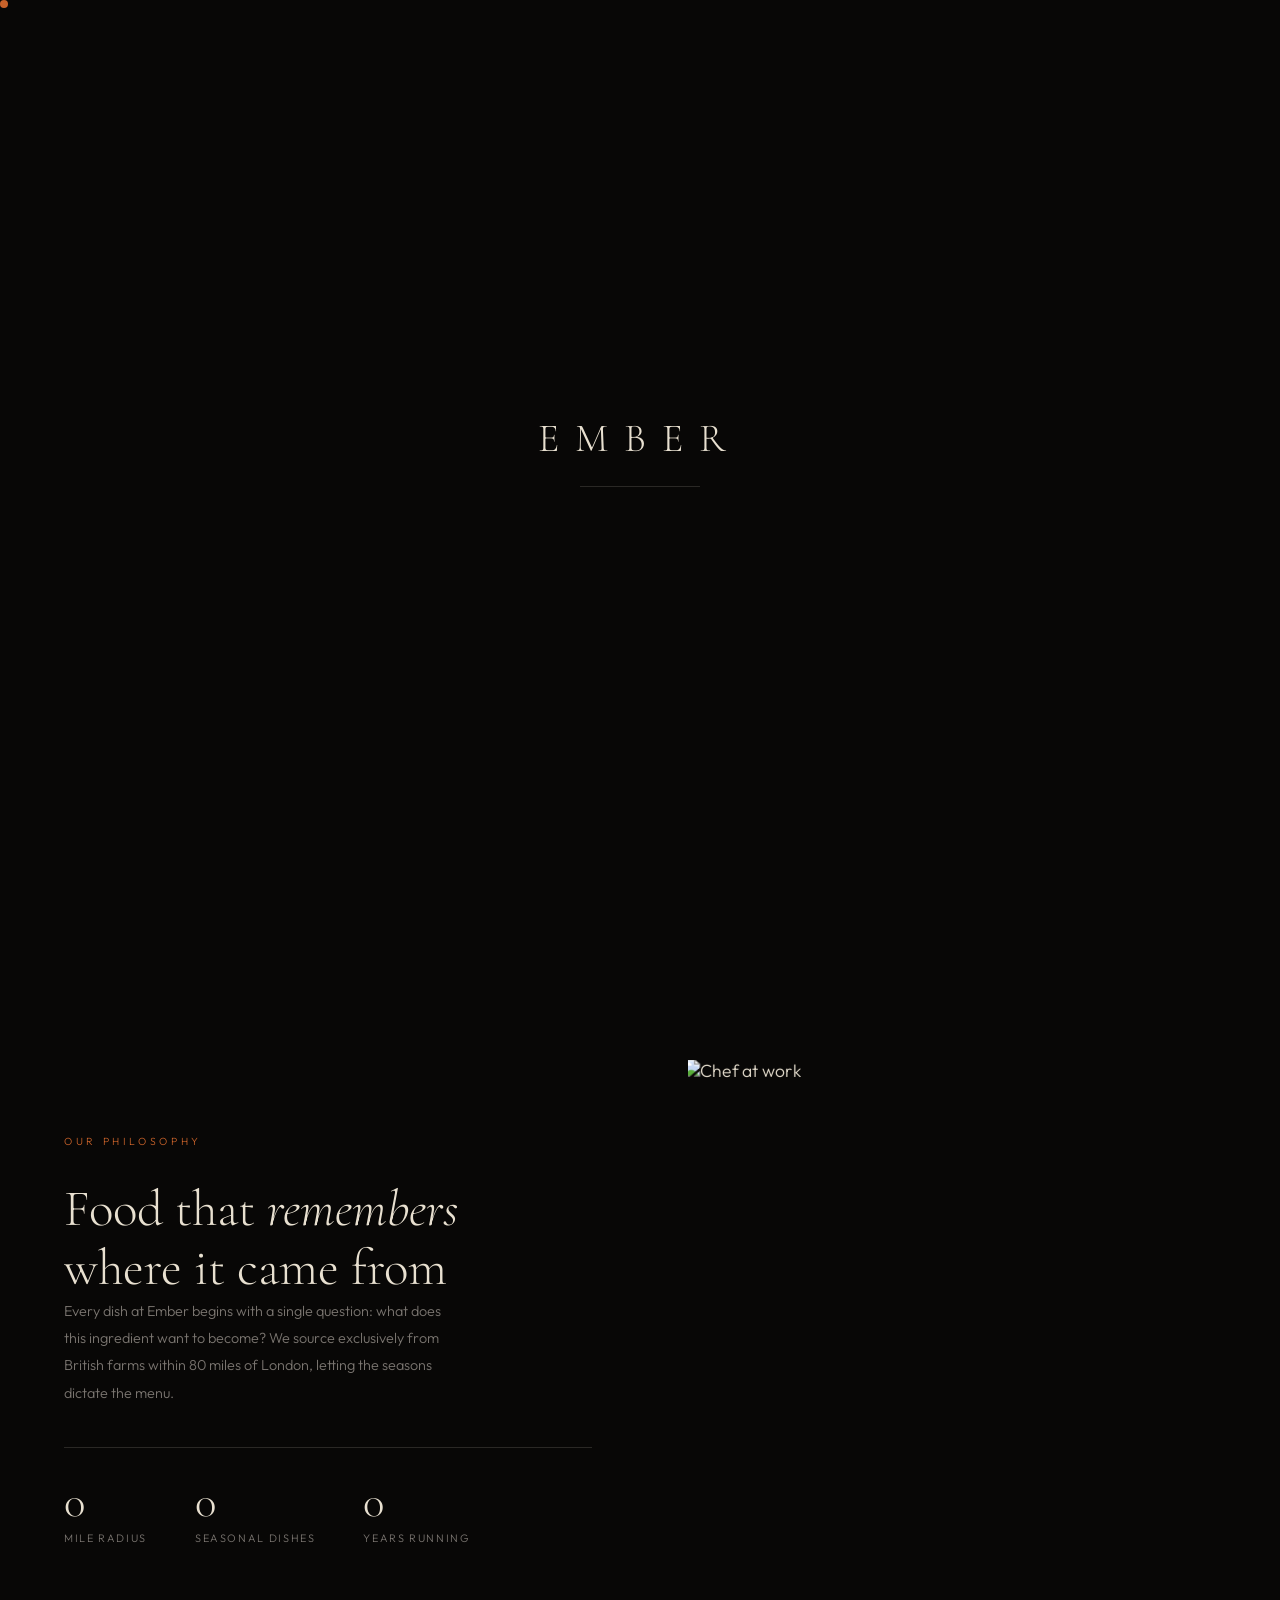
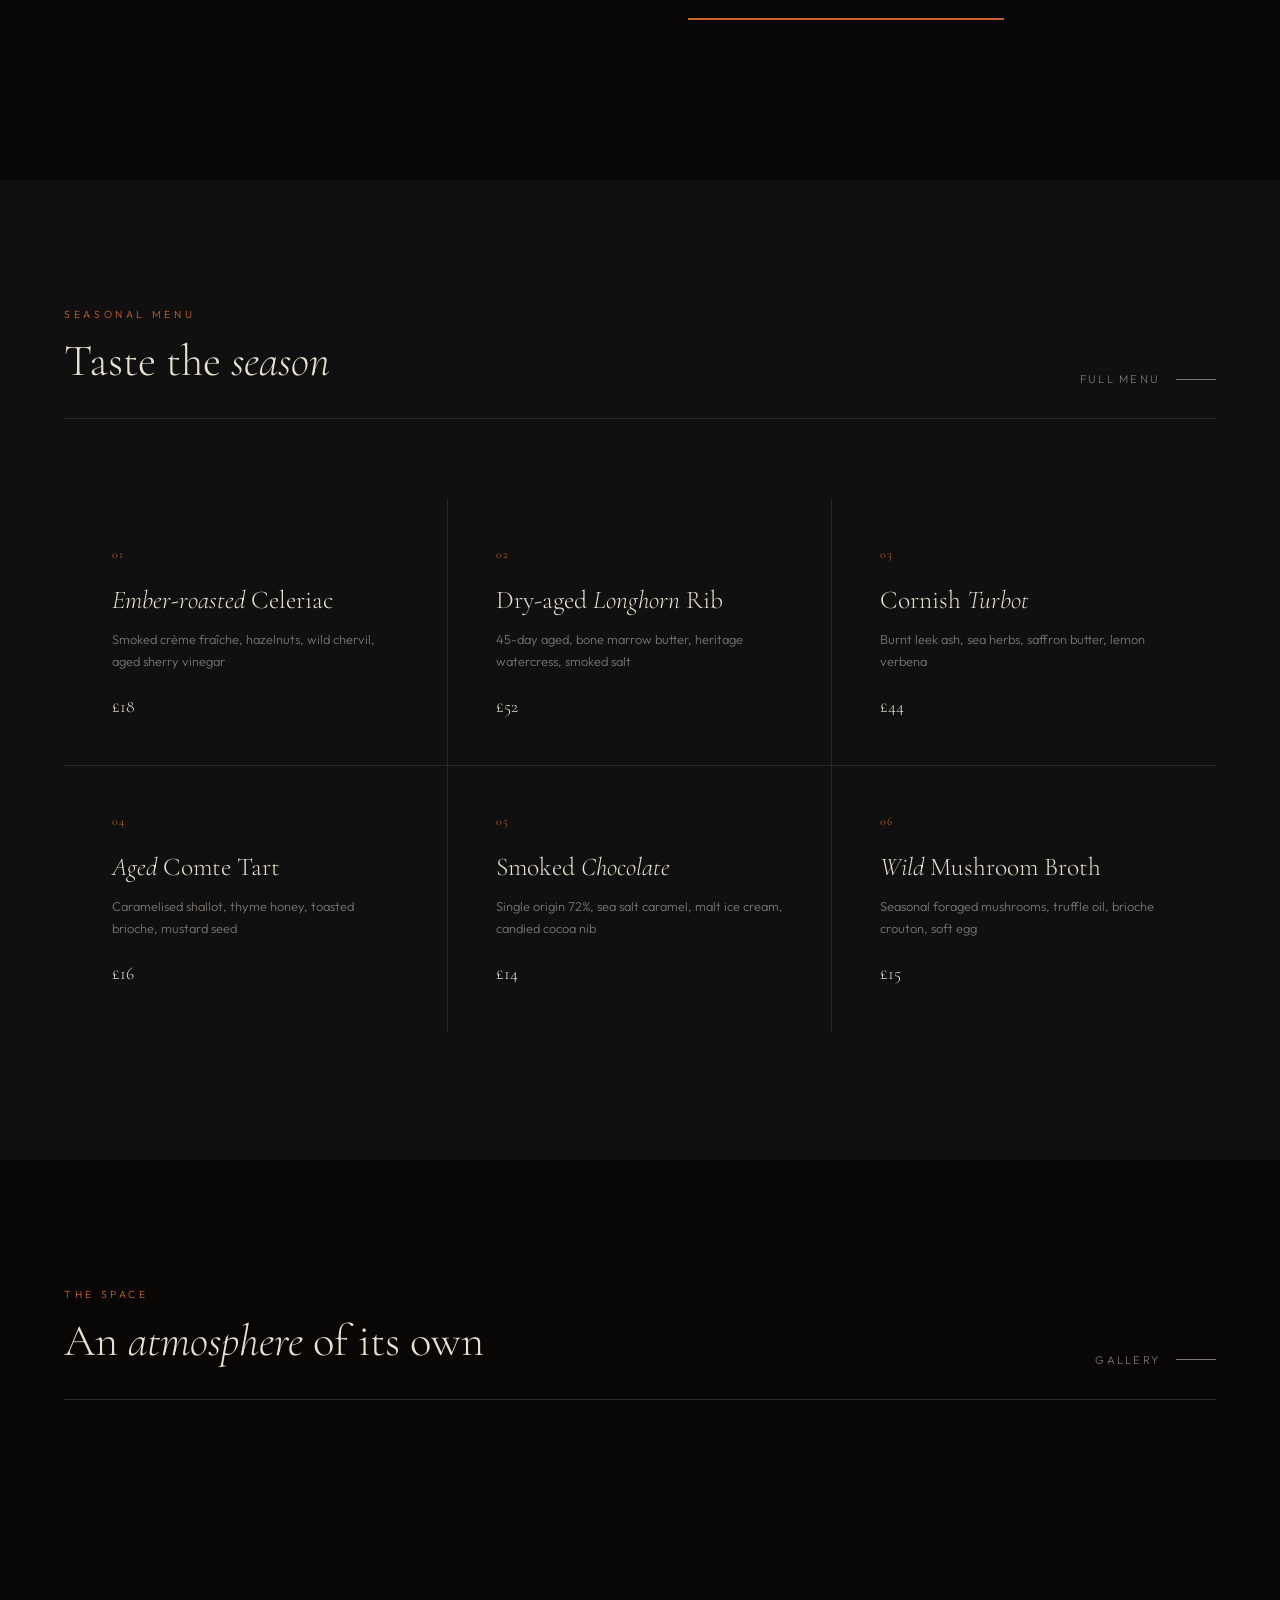
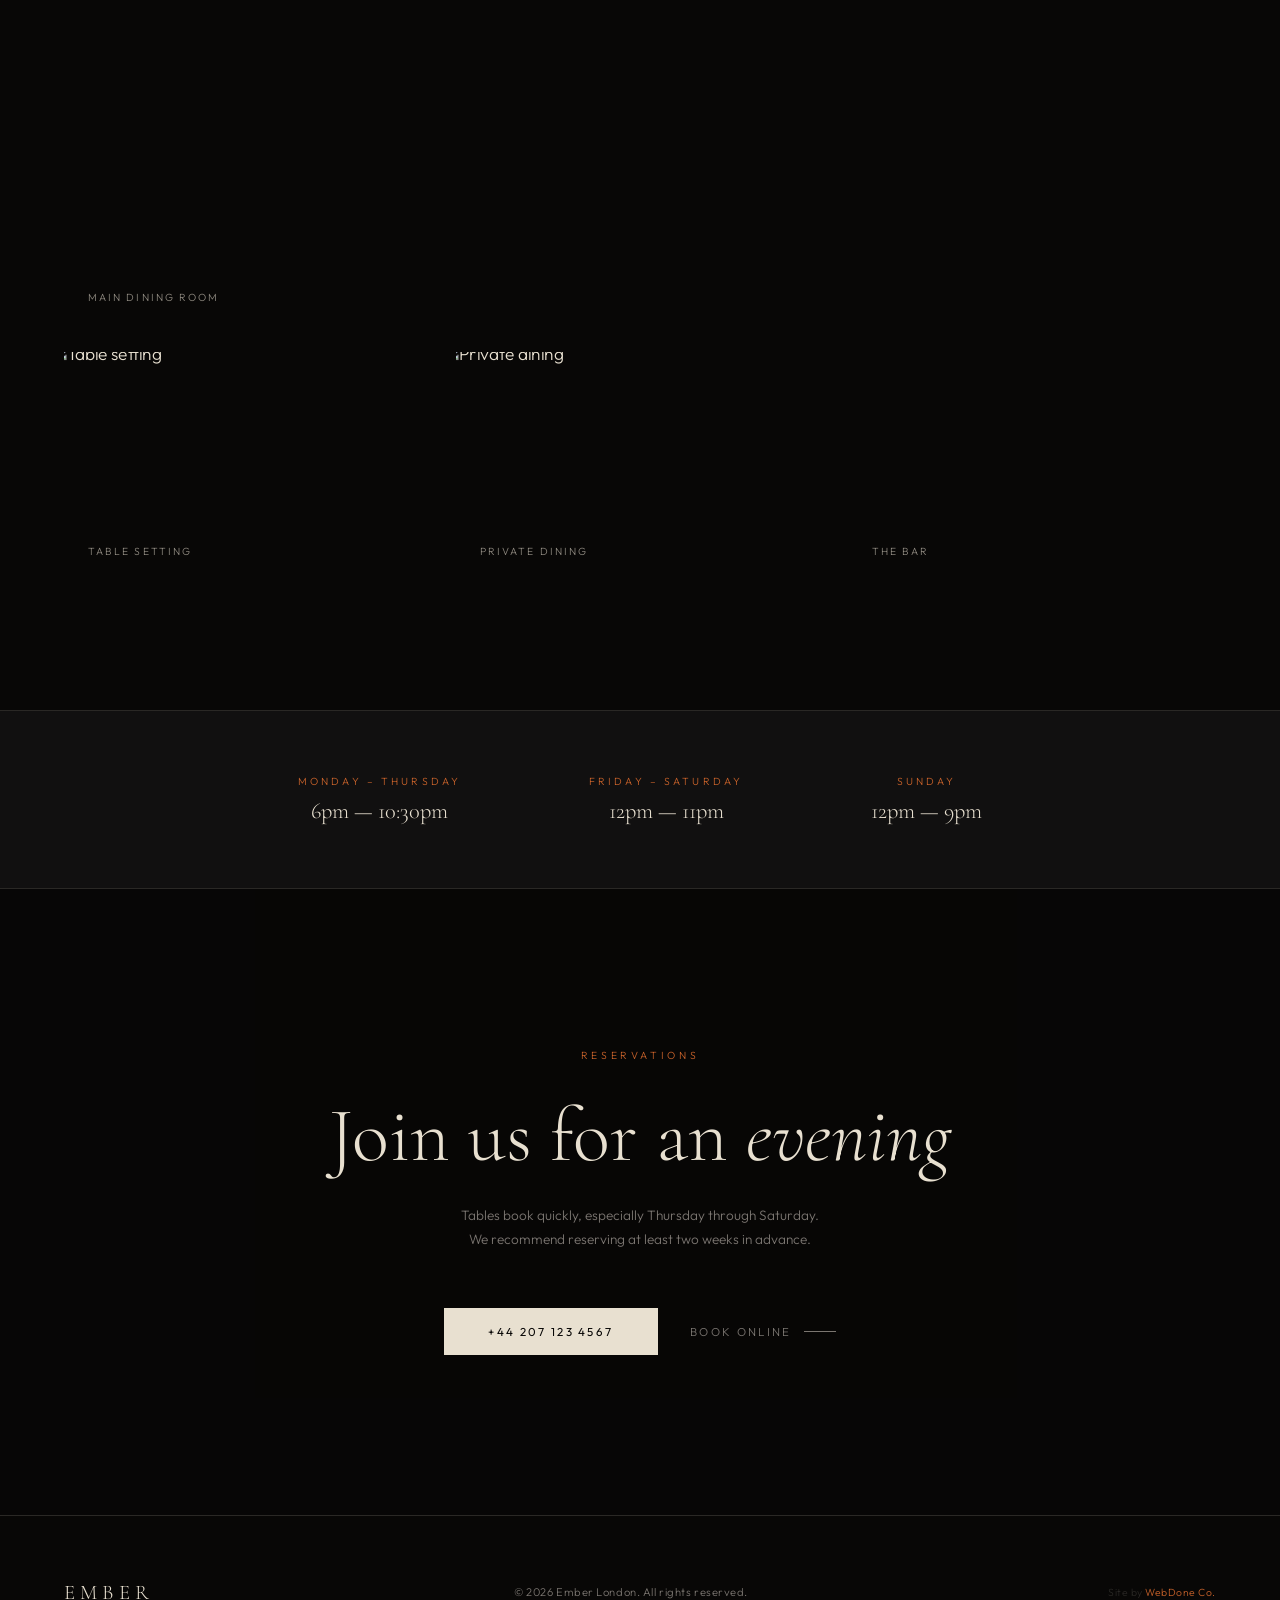
==== commit fab04706: "Update index.html" ====
--- a/index.html
+++ b/index.html
@@ -1,625 +1,1004 @@
 <!DOCTYPE html>
 <html lang="en">
 <head>
-<meta charset="UTF-8"/>
-<meta name="viewport" content="width=device-width,initial-scale=1.0"/>
-<title>NOIR — Built to Command</title>
-<meta name="description" content="NOIR. Murdered-out luxury, engineered for the few. A private collection of the rarest performance machines."/>
-<link rel="preconnect" href="https://fonts.googleapis.com"/>
-<link rel="preconnect" href="https://fonts.gstatic.com" crossorigin/>
-<link href="https://fonts.googleapis.com/css2?family=Archivo:wght@400;500;600;700;800;900&family=Inter:wght@300;400;500;600&family=Space+Mono:wght@400;700&display=swap" rel="stylesheet"/>
+<meta charset="UTF-8">
+<meta name="viewport" content="width=device-width, initial-scale=1.0">
+<title>EMBER — Fine Dining London</title>
+
+<!-- Fonts -->
+<link rel="preconnect" href="https://fonts.googleapis.com">
+<link rel="preconnect" href="https://fonts.gstatic.com" crossorigin>
+<link href="https://fonts.googleapis.com/css2?family=Cormorant+Garamond:ital,wght@0,300;0,400;1,300;1,400&family=Outfit:wght@200;300;400&display=swap" rel="stylesheet">
+
+<!-- GSAP -->
+<script src="https://cdnjs.cloudflare.com/ajax/libs/gsap/3.12.2/gsap.min.js"></script>
+<script src="https://cdnjs.cloudflare.com/ajax/libs/gsap/3.12.2/ScrollTrigger.min.js"></script>
+<script src="https://cdnjs.cloudflare.com/ajax/libs/gsap/3.12.2/SplitText.min.js"></script>
+
+<!-- Lenis Smooth Scroll -->
+<script src="https://unpkg.com/lenis@1.0.45/dist/lenis.min.js"></script>
+
 <style>
-/* ═══════════════════════════════════════════════════════════
-   NOIR — Design Tokens
-   ═══════════════════════════════════════════════════════════ */
-:root{
-  --void:#000000;
-  --carbon:#050607;
-  --ink:#0a0c0e;
-  --smoke:#12161a;
-  --ash:#20272d;
-  --steel:#3a444c;
-  --grey:#5c6870;
-  --dust:#8a949c;
-  --silver:#c4ccd2;
-  --ice:#e8edf0;
-  --accent:#4da6ff;
-  --accent-dim:#1a4d7a;
-  --red:#ff3b30;
-  --display:'Archivo',sans-serif;
-  --ui:'Inter',sans-serif;
-  --mono:'Space Mono',monospace;
-}
-
-*,*::before,*::after{box-sizing:border-box;margin:0;padding:0}
-html{-webkit-font-smoothing:antialiased;text-rendering:optimizeLegibility}
-body{
-  background:var(--void);
-  color:var(--ice);
-  font-family:var(--ui);
-  font-weight:300;
-  overflow-x:hidden;
-  cursor:none;
-}
-img{display:block;max-width:100%}
-
-/* ── CUSTOM CURSOR ─────────────────────────────────────────── */
-#cur{position:fixed;width:7px;height:7px;background:var(--accent);border-radius:50%;
-  pointer-events:none;z-index:10000;transform:translate(-50%,-50%);
-  mix-blend-mode:screen;transition:width .25s,height .25s}
-#cur-r{position:fixed;width:38px;height:38px;border:1px solid rgba(77,166,255,.4);
-  border-radius:50%;pointer-events:none;z-index:9999;transform:translate(-50%,-50%)}
-body.hov #cur{width:12px;height:12px}
-body.hov #cur-r{width:64px;height:64px;border-color:rgba(77,166,255,.9)}
-
-/* ── FILM GRAIN ────────────────────────────────────────────── */
-#grain{position:fixed;inset:0;z-index:9995;pointer-events:none;opacity:.04;
-  background-image:url("data:image/svg+xml,%3Csvg viewBox='0 0 220 220' xmlns='http://www.w3.org/2000/svg'%3E%3Cfilter id='n'%3E%3CfeTurbulence type='fractalNoise' baseFrequency='.82' numOctaves='4' stitchTiles='stitch'/%3E%3C/filter%3E%3Crect width='100%25' height='100%25' filter='url(%23n)'/%3E%3C/svg%3E");
-  background-size:190px 190px;animation:gr .45s steps(2) infinite}
-@keyframes gr{0%{transform:translate(0,0)}25%{transform:translate(-2%,-3%)}
-  50%{transform:translate(3%,1%)}75%{transform:translate(-1%,2%)}100%{transform:translate(2%,-1%)}}
-
-/* ═══ PRELOADER ════════════════════════════════════════════ */
-#pre{position:fixed;inset:0;z-index:10001;background:var(--void);
-  display:flex;flex-direction:column;align-items:center;justify-content:center}
-#pre.done{opacity:0;pointer-events:none;transition:opacity .8s ease}
-.pre-mark{font-family:var(--display);font-weight:900;font-size:clamp(44px,9vw,110px);
-  letter-spacing:.12em;color:var(--ice);padding-left:.12em;
-  opacity:0;animation:preIn 1s .2s forwards}
-@keyframes preIn{to{opacity:1}}
-.pre-bar{width:200px;height:1px;background:var(--ash);margin-top:44px;position:relative;overflow:hidden}
-.pre-fill{position:absolute;top:0;left:0;width:0%;height:100%;background:var(--accent)}
-.pre-pct{font-family:var(--mono);font-size:10px;letter-spacing:.3em;color:var(--dust);margin-top:20px}
-
-/* ═══ NAV ══════════════════════════════════════════════════ */
-nav{position:fixed;top:0;left:0;right:0;z-index:200;padding:28px 50px;
-  display:flex;justify-content:space-between;align-items:center;
-  mix-blend-mode:difference;opacity:0;transition:opacity 1s ease}
-nav.show{opacity:1}
-.logo{font-family:var(--display);font-weight:900;font-size:22px;letter-spacing:.18em;
-  color:var(--ice);text-decoration:none;padding-left:.18em}
-.nav-r{display:flex;gap:38px;align-items:center}
-.nav-r a{font-family:var(--mono);font-size:10px;letter-spacing:.25em;text-transform:uppercase;
-  color:var(--ice);text-decoration:none;transition:color .3s}
-.nav-r a:hover{color:var(--accent)}
-.nav-book{border:1px solid var(--ice);padding:10px 22px;transition:all .3s!important}
-.nav-book:hover{background:var(--accent);border-color:var(--accent);color:var(--void)!important}
-
-/* ═══ SEQUENCE (PINNED HERO) ═══════════════════════════════ */
-#seq{position:relative;height:750vh}
-#seq-pin{position:sticky;top:0;height:100vh;width:100%;overflow:hidden;background:var(--void)}
-#seq-canvas{position:absolute;inset:0;width:100%;height:100%;object-fit:cover;will-change:transform}
-.seq-vig{position:absolute;inset:0;pointer-events:none;z-index:2;
-  background:radial-gradient(ellipse 80% 80% at 50% 45%,transparent 35%,rgba(0,0,0,.8) 100%)}
-
-.hero-copy{position:absolute;inset:0;z-index:3;pointer-events:none}
-.hc{position:absolute;opacity:0;will-change:opacity,transform}
-
-.hc-brand{top:50%;left:50%;transform:translate(-50%,-50%);text-align:center;width:100%}
-.hc-brand .word{font-family:var(--display);font-weight:900;font-size:clamp(72px,20vw,320px);
-  letter-spacing:.04em;color:var(--ice);line-height:.9;padding-left:.04em}
-.hc-brand .tag{font-family:var(--mono);font-size:clamp(9px,1vw,13px);letter-spacing:.5em;
-  text-transform:uppercase;color:var(--accent);margin-top:20px}
-
-.hc-line{top:50%;left:50%;transform:translate(-50%,-50%);text-align:center;width:90%;max-width:1000px}
-.hc-line .big{font-family:var(--display);font-weight:800;text-transform:uppercase;
-  font-size:clamp(40px,8vw,110px);line-height:.95;color:var(--ice);letter-spacing:-.01em}
-.hc-line .big em{font-style:normal;color:var(--accent);display:block}
-
-.hc-l{left:50px;bottom:120px;max-width:400px;text-align:left}
-.hc-l .k{font-family:var(--mono);font-size:10px;letter-spacing:.3em;text-transform:uppercase;
-  color:var(--accent);margin-bottom:16px}
-.hc-l .b{font-family:var(--display);font-weight:700;text-transform:uppercase;
-  font-size:clamp(28px,4vw,52px);line-height:1;color:var(--ice)}
-
-/* frame counter + scroll ui */
-.seq-ui{position:absolute;z-index:4;pointer-events:none}
-.ui-count{left:50px;bottom:50px;font-family:var(--mono);font-size:11px;
-  letter-spacing:.15em;color:var(--dust)}
-.ui-count .cur{color:var(--accent)}
-.ui-scroll{right:50px;top:50%;transform:translateY(-50%);
-  display:flex;flex-direction:column;align-items:center;gap:16px}
-.ui-scroll .track{width:1px;height:100px;background:var(--ash);position:relative;overflow:hidden}
-.ui-scroll .fill{position:absolute;top:0;left:0;width:100%;height:0%;background:var(--accent)}
-.ui-scroll .lbl{font-family:var(--mono);font-size:8px;letter-spacing:.3em;color:var(--dust);
-  writing-mode:vertical-lr;text-transform:uppercase}
-
-/* ═══ MARQUEE STRIP ════════════════════════════════════════ */
-.strip{padding:22px 0;border-top:1px solid var(--smoke);border-bottom:1px solid var(--smoke);
-  overflow:hidden;background:var(--carbon)}
-.strip-track{display:flex;width:max-content;animation:slide 30s linear infinite}
-.strip-item{font-family:var(--display);font-weight:800;font-size:14px;letter-spacing:.2em;
-  text-transform:uppercase;color:var(--steel);padding:0 40px;white-space:nowrap;
-  display:flex;align-items:center;gap:40px;transition:color .3s}
-.strip-item .d{width:5px;height:5px;background:var(--accent);border-radius:50%;flex-shrink:0}
-.strip-item:hover{color:var(--accent)}
-@keyframes slide{from{transform:translateX(0)}to{transform:translateX(-50%)}}
-
-/* ═══ CHAPTER / SECTION HEAD ═══════════════════════════════ */
-.chapter{padding:170px 50px 90px;text-align:center;position:relative}
-.chapter .idx{font-family:var(--mono);font-size:10px;letter-spacing:.4em;color:var(--accent);
-  text-transform:uppercase;margin-bottom:26px}
-.chapter .ttl{font-family:var(--display);font-weight:800;text-transform:uppercase;
-  font-size:clamp(40px,8vw,110px);line-height:.92;color:var(--ice);letter-spacing:-.01em}
-.chapter .ttl em{font-style:normal;color:var(--accent)}
-
-/* ═══ SPLIT — IMAGE + TEXT ALTERNATING ═════════════════════ */
-.split{display:grid;grid-template-columns:1fr 1fr;min-height:88vh;align-items:stretch;
-  border-top:1px solid var(--smoke)}
-.split.rev .split-media{order:2}
-.split-media{position:relative;overflow:hidden;background:var(--ink)}
-.split-media img{width:100%;height:100%;object-fit:cover;transform:scale(1.04);transition:transform 1.2s cubic-bezier(.23,1,.32,1)}
-.split:hover .split-media img{transform:scale(1)}
-.split-media .badge{position:absolute;top:36px;left:36px;font-family:var(--mono);
-  font-size:10px;letter-spacing:.25em;color:var(--ice);text-transform:uppercase;
-  background:rgba(0,0,0,.5);backdrop-filter:blur(8px);padding:8px 16px;border:1px solid var(--ash)}
-.split-body{padding:90px 80px;display:flex;flex-direction:column;justify-content:center;background:var(--carbon)}
-.split-body .k{font-family:var(--mono);font-size:10px;letter-spacing:.3em;color:var(--accent);
-  text-transform:uppercase;margin-bottom:24px}
-.split-body .h{font-family:var(--display);font-weight:800;text-transform:uppercase;
-  font-size:clamp(32px,4vw,58px);line-height:.98;color:var(--ice);margin-bottom:28px;letter-spacing:-.01em}
-.split-body .h em{font-style:normal;color:var(--accent)}
-.split-body .p{font-size:14px;line-height:2;color:var(--dust);max-width:420px;margin-bottom:40px}
-.split-body .metrics{display:flex;gap:50px;border-top:1px solid var(--smoke);padding-top:32px}
-.split-body .metrics .mv{font-family:var(--display);font-weight:700;font-size:38px;color:var(--ice);line-height:1}
-.split-body .metrics .mv span{color:var(--accent)}
-.split-body .metrics .ml{font-family:var(--mono);font-size:9px;letter-spacing:.15em;
-  color:var(--grey);text-transform:uppercase;margin-top:8px}
-
-/* ═══ SPEC BAR (BIG NUMBERS) ═══════════════════════════════ */
-.specbar{background:var(--void);padding:130px 50px;border-top:1px solid var(--smoke)}
-.specbar-grid{display:grid;grid-template-columns:repeat(4,1fr);max-width:1400px;margin:0 auto;gap:0;
-  border-left:1px solid var(--smoke)}
-.sb-cell{padding:20px 44px;border-right:1px solid var(--smoke);text-align:center;position:relative}
-.sb-cell .v{font-family:var(--display);font-weight:900;font-size:clamp(56px,7vw,110px);
-  line-height:1;color:var(--ice);letter-spacing:-.02em}
-.sb-cell .v span{color:var(--accent);font-size:.5em;vertical-align:super}
-.sb-cell .l{font-family:var(--mono);font-size:10px;letter-spacing:.2em;color:var(--dust);
-  text-transform:uppercase;margin-top:20px}
-
-/* ═══ COLLECTION GRID ══════════════════════════════════════ */
-.collection{padding:150px 50px;background:var(--carbon);border-top:1px solid var(--smoke)}
-.coll-head{display:flex;justify-content:space-between;align-items:flex-end;margin-bottom:70px;flex-wrap:wrap;gap:24px}
-.coll-head .t{font-family:var(--display);font-weight:800;text-transform:uppercase;
-  font-size:clamp(36px,6vw,80px);line-height:.9;color:var(--ice);letter-spacing:-.01em}
-.coll-head .t em{font-style:normal;color:var(--accent)}
-.coll-head .lnk{font-family:var(--mono);font-size:10px;letter-spacing:.25em;color:var(--accent);
-  text-transform:uppercase;text-decoration:none;border-bottom:1px solid var(--ash);padding-bottom:5px;
-  transition:border-color .3s}
-.coll-head .lnk:hover{border-color:var(--accent)}
-.coll-grid{display:grid;grid-template-columns:repeat(3,1fr);gap:2px}
-.coll-card{position:relative;aspect-ratio:4/5;overflow:hidden;background:var(--ink);cursor:none}
-.coll-card img{width:100%;height:100%;object-fit:cover;transition:transform .8s cubic-bezier(.23,1,.32,1);filter:grayscale(.3)}
-.coll-card:hover img{transform:scale(1.08);filter:grayscale(0)}
-.coll-card .ov{position:absolute;inset:0;background:linear-gradient(to top,rgba(0,0,0,.95) 0%,transparent 55%);
-  display:flex;flex-direction:column;justify-content:flex-end;padding:36px}
-.coll-card .tag{font-family:var(--mono);font-size:9px;letter-spacing:.25em;color:var(--accent);
-  text-transform:uppercase;margin-bottom:10px}
-.coll-card .nm{font-family:var(--display);font-weight:800;text-transform:uppercase;
-  font-size:26px;color:var(--ice);line-height:1;margin-bottom:8px}
-.coll-card .pr{font-family:var(--mono);font-size:12px;color:var(--dust);letter-spacing:.05em}
-.coll-card .ln{position:absolute;bottom:0;left:0;right:0;height:2px;background:var(--accent);
-  transform:scaleX(0);transform-origin:left;transition:transform .4s cubic-bezier(.23,1,.32,1)}
-.coll-card:hover .ln{transform:scaleX(1)}
-
-/* ═══ MANIFESTO ════════════════════════════════════════════ */
-.manifesto{padding:190px 50px;background:var(--void);text-align:center;position:relative;overflow:hidden}
-.man-glow{position:absolute;top:50%;left:50%;transform:translate(-50%,-50%);
-  width:800px;height:800px;background:radial-gradient(ellipse,rgba(77,166,255,.06) 0%,transparent 70%);pointer-events:none}
-.man-text{max-width:1100px;margin:0 auto;position:relative;z-index:1}
-.man-text .line{font-family:var(--display);font-weight:800;text-transform:uppercase;
-  font-size:clamp(30px,5vw,72px);line-height:1.15;color:var(--steel);display:block;overflow:hidden;letter-spacing:-.01em}
-.man-text .line .in{display:inline-block}
-.man-text .line em{font-style:normal;color:var(--accent)}
-.man-text .line b{font-weight:800;color:var(--ice)}
-
-/* ═══ ACQUIRE (CTA) ════════════════════════════════════════ */
-.acquire{padding:170px 50px;background:var(--carbon);border-top:1px solid var(--smoke);
-  position:relative;overflow:hidden;text-align:center}
-.acq-bg{position:absolute;top:50%;left:50%;transform:translate(-50%,-50%);
-  font-family:var(--display);font-weight:900;font-size:clamp(140px,30vw,440px);
-  color:var(--ink);white-space:nowrap;pointer-events:none;user-select:none;letter-spacing:-.02em}
-.acq-in{position:relative;z-index:2}
-.acq-k{font-family:var(--mono);font-size:10px;letter-spacing:.4em;color:var(--accent);
-  text-transform:uppercase;margin-bottom:32px}
-.acq-t{font-family:var(--display);font-weight:900;text-transform:uppercase;
-  font-size:clamp(52px,11vw,170px);line-height:.88;color:var(--ice);margin-bottom:26px;letter-spacing:-.02em}
-.acq-t em{font-style:normal;color:var(--accent)}
-.acq-sub{font-size:14px;line-height:2;color:var(--dust);margin-bottom:54px;max-width:460px;margin-left:auto;margin-right:auto}
-.acq-btns{display:flex;gap:16px;justify-content:center;flex-wrap:wrap}
-.btn-g{font-family:var(--mono);font-size:11px;letter-spacing:.2em;text-transform:uppercase;
-  color:var(--void);background:var(--accent);padding:19px 48px;text-decoration:none;
-  transition:transform .3s cubic-bezier(.23,1,.32,1),box-shadow .3s;display:inline-block}
-.btn-g:hover{box-shadow:6px 6px 0 var(--ice)}
-.btn-o{font-family:var(--mono);font-size:11px;letter-spacing:.2em;text-transform:uppercase;
-  color:var(--ice);padding:19px 48px;text-decoration:none;border:1px solid var(--ash);
-  transition:border-color .3s,color .3s,transform .3s;display:inline-block}
-.btn-o:hover{border-color:var(--accent);color:var(--accent);transform:translate(-2px,-2px)}
-
-/* ═══ FOOTER ═══════════════════════════════════════════════ */
-footer{padding:70px 50px 50px;background:var(--void);border-top:1px solid var(--smoke)}
-.ft-top{display:flex;justify-content:space-between;align-items:flex-start;flex-wrap:wrap;gap:40px;margin-bottom:60px}
-.ft-brand .m{font-family:var(--display);font-weight:900;font-size:28px;letter-spacing:.15em;color:var(--ice);padding-left:.15em;margin-bottom:16px}
-.ft-brand .d{font-size:12px;color:var(--grey);line-height:1.9;max-width:290px}
-.ft-cols{display:flex;gap:70px;flex-wrap:wrap}
-.ft-col .h{font-family:var(--mono);font-size:9px;letter-spacing:.3em;text-transform:uppercase;color:var(--dust);margin-bottom:22px}
-.ft-col ul{list-style:none;display:flex;flex-direction:column;gap:13px}
-.ft-col a{font-size:12px;color:var(--grey);text-decoration:none;letter-spacing:.03em;transition:color .3s}
-.ft-col a:hover{color:var(--accent)}
-.ft-bot{display:flex;justify-content:space-between;align-items:center;flex-wrap:wrap;gap:16px;border-top:1px solid var(--smoke);padding-top:34px}
-.ft-credit{font-family:var(--mono);font-size:10px;letter-spacing:.1em;color:var(--grey)}
-.ft-credit a{color:var(--accent);text-decoration:none}
-.ft-credit a:hover{text-decoration:underline}
-.ft-legal{display:flex;gap:28px}
-.ft-legal a{font-family:var(--mono);font-size:9px;letter-spacing:.1em;color:var(--ash);text-decoration:none;text-transform:uppercase;transition:color .3s}
-.ft-legal a:hover{color:var(--dust)}
-
-/* ═══ REVEAL ═══════════════════════════════════════════════ */
-.rv{opacity:0;transform:translateY(30px);transition:opacity 1s cubic-bezier(.23,1,.32,1),transform 1s cubic-bezier(.23,1,.32,1)}
-.rv.in{opacity:1;transform:none}
-
-/* ═══ MOBILE ═══════════════════════════════════════════════ */
-@media(max-width:860px){
-  body{cursor:auto}
-  #cur,#cur-r{display:none}
-  nav{padding:20px 24px}
-  .nav-r{gap:16px}
-  .nav-r a:not(.nav-book){display:none}
-  #seq{height:550vh}
-  .hc-l{left:24px;bottom:90px}
-  .ui-count{left:24px;bottom:32px}
-  .ui-scroll{right:24px}
-  .chapter{padding:110px 24px 60px}
-  .split{grid-template-columns:1fr}
-  .split.rev .split-media{order:0}
-  .split-media{min-height:340px}
-  .split-body{padding:56px 32px}
-  .specbar{padding:80px 24px}
-  .specbar-grid{grid-template-columns:1fr 1fr}
-  .sb-cell{padding:36px 20px}
-  .sb-cell:nth-child(1),.sb-cell:nth-child(2){border-bottom:1px solid var(--smoke)}
-  .collection{padding:90px 24px}
-  .coll-grid{grid-template-columns:1fr}
-  .manifesto{padding:110px 24px}
-  .acquire{padding:110px 24px}
-  footer{padding:50px 24px 36px}
-  .ft-top{flex-direction:column}
-}
-@media(prefers-reduced-motion:reduce){*{animation-duration:.01ms!important;transition-duration:.01ms!important}}
+  *, *::before, *::after { margin: 0; padding: 0; box-sizing: border-box; }
+
+  :root {
+    --black:   #080706;
+    --coal:    #111010;
+    --ember:   #C8622A;
+    --ash:     #2a2825;
+    --cream:   #E8E0D0;
+    --muted:   #7a7570;
+    --serif:   'Cormorant Garamond', Georgia, serif;
+    --sans:    'Outfit', sans-serif;
+  }
+
+  html { scroll-behavior: auto; }
+
+  body {
+    background: var(--black);
+    color: var(--cream);
+    font-family: var(--sans);
+    font-weight: 300;
+    overflow-x: hidden;
+    cursor: none;
+  }
+
+  /* ── CUSTOM CURSOR ── */
+  .cursor {
+    position: fixed;
+    width: 8px; height: 8px;
+    background: var(--ember);
+    border-radius: 50%;
+    pointer-events: none;
+    z-index: 9999;
+    transition: transform 0.15s ease;
+    mix-blend-mode: normal;
+  }
+  .cursor-ring {
+    position: fixed;
+    width: 36px; height: 36px;
+    border: 1px solid rgba(200,98,42,0.4);
+    border-radius: 50%;
+    pointer-events: none;
+    z-index: 9998;
+    transition: transform 0.4s cubic-bezier(0.23,1,0.32,1), width 0.3s, height 0.3s, border-color 0.3s;
+  }
+  body:has(a:hover) .cursor-ring,
+  body:has(button:hover) .cursor-ring {
+    width: 56px; height: 56px;
+    border-color: var(--ember);
+  }
+
+  /* ── NAV ── */
+  nav {
+    position: fixed;
+    top: 0; left: 0; right: 0;
+    z-index: 100;
+    display: flex;
+    align-items: center;
+    justify-content: space-between;
+    padding: 2rem 4rem;
+    mix-blend-mode: normal;
+  }
+  .nav-logo {
+    font-family: var(--serif);
+    font-size: 1.6rem;
+    font-weight: 300;
+    letter-spacing: 0.25em;
+    color: var(--cream);
+    text-transform: uppercase;
+  }
+  .nav-links {
+    display: flex;
+    gap: 3rem;
+    list-style: none;
+  }
+  .nav-links a {
+    font-family: var(--sans);
+    font-size: 0.72rem;
+    font-weight: 300;
+    letter-spacing: 0.18em;
+    text-transform: uppercase;
+    color: var(--muted);
+    text-decoration: none;
+    transition: color 0.3s;
+  }
+  .nav-links a:hover { color: var(--cream); }
+  .nav-reserve {
+    font-size: 0.7rem;
+    letter-spacing: 0.2em;
+    text-transform: uppercase;
+    color: var(--cream);
+    border: 1px solid rgba(200,98,42,0.5);
+    padding: 0.6rem 1.6rem;
+    text-decoration: none;
+    transition: background 0.3s, border-color 0.3s;
+  }
+  .nav-reserve:hover { background: var(--ember); border-color: var(--ember); }
+
+  /* ── HERO ── */
+  .hero {
+    position: relative;
+    height: 100vh;
+    display: flex;
+    align-items: flex-end;
+    overflow: hidden;
+  }
+  .hero-img {
+    position: absolute;
+    inset: 0;
+    background-image: url('https://images.pexels.com/photos/1267320/pexels-photo-1267320.jpeg?auto=compress&cs=tinysrgb&w=1920');
+    background-size: cover;
+    background-position: center 30%;
+    transform: scale(1.08);
+    will-change: transform;
+  }
+  .hero-overlay {
+    position: absolute;
+    inset: 0;
+    background: linear-gradient(
+      to bottom,
+      rgba(8,7,6,0.25) 0%,
+      rgba(8,7,6,0.1) 30%,
+      rgba(8,7,6,0.6) 70%,
+      rgba(8,7,6,0.97) 100%
+    );
+  }
+  .hero-content {
+    position: relative;
+    z-index: 2;
+    padding: 0 4rem 6rem;
+    max-width: 900px;
+  }
+  .hero-eyebrow {
+    font-size: 0.68rem;
+    letter-spacing: 0.35em;
+    text-transform: uppercase;
+    color: var(--ember);
+    margin-bottom: 1.5rem;
+    opacity: 0;
+    font-weight: 300;
+  }
+  .hero-title {
+    font-family: var(--serif);
+    font-size: clamp(4rem, 9vw, 8.5rem);
+    font-weight: 300;
+    line-height: 0.92;
+    letter-spacing: -0.01em;
+    margin-bottom: 2rem;
+    overflow: hidden;
+  }
+  .hero-title .line {
+    display: block;
+    overflow: hidden;
+  }
+  .hero-title .line span {
+    display: block;
+    transform: translateY(110%);
+  }
+  .hero-title em {
+    font-style: italic;
+    color: var(--cream);
+  }
+  .hero-sub {
+    font-size: 0.88rem;
+    letter-spacing: 0.06em;
+    color: var(--muted);
+    max-width: 38ch;
+    line-height: 1.8;
+    opacity: 0;
+    transform: translateY(20px);
+    margin-bottom: 3rem;
+  }
+  .hero-actions {
+    display: flex;
+    align-items: center;
+    gap: 3rem;
+    opacity: 0;
+    transform: translateY(20px);
+  }
+  .btn-primary {
+    font-size: 0.72rem;
+    letter-spacing: 0.2em;
+    text-transform: uppercase;
+    color: var(--black);
+    background: var(--cream);
+    padding: 1rem 2.8rem;
+    text-decoration: none;
+    transition: background 0.3s, color 0.3s;
+    font-weight: 400;
+  }
+  .btn-primary:hover { background: var(--ember); color: var(--cream); }
+  .btn-ghost {
+    font-size: 0.72rem;
+    letter-spacing: 0.2em;
+    text-transform: uppercase;
+    color: var(--muted);
+    text-decoration: none;
+    display: flex;
+    align-items: center;
+    gap: 0.8rem;
+    transition: color 0.3s;
+  }
+  .btn-ghost::after {
+    content: '';
+    display: block;
+    width: 32px;
+    height: 1px;
+    background: currentColor;
+    transition: width 0.3s;
+  }
+  .btn-ghost:hover { color: var(--cream); }
+  .btn-ghost:hover::after { width: 50px; }
+
+  /* ── SCROLL INDICATOR ── */
+  .scroll-line {
+    position: absolute;
+    bottom: 2rem;
+    right: 4rem;
+    display: flex;
+    flex-direction: column;
+    align-items: center;
+    gap: 0.5rem;
+    z-index: 10;
+    opacity: 0;
+  }
+  .scroll-line span {
+    font-size: 0.6rem;
+    letter-spacing: 0.3em;
+    text-transform: uppercase;
+    color: var(--muted);
+    writing-mode: vertical-rl;
+  }
+  .scroll-line::after {
+    content: '';
+    display: block;
+    width: 1px;
+    height: 60px;
+    background: linear-gradient(to bottom, var(--ember), transparent);
+    animation: scrollPulse 2s ease-in-out infinite;
+  }
+  @keyframes scrollPulse {
+    0%, 100% { transform: scaleY(1); opacity: 1; }
+    50% { transform: scaleY(0.5); opacity: 0.4; }
+  }
+
+  /* ── INTRO SECTION ── */
+  .intro {
+    padding: 10rem 4rem;
+    display: grid;
+    grid-template-columns: 1fr 1fr;
+    gap: 6rem;
+    align-items: center;
+    max-width: 1400px;
+    margin: 0 auto;
+  }
+  .intro-label {
+    font-size: 0.65rem;
+    letter-spacing: 0.35em;
+    text-transform: uppercase;
+    color: var(--ember);
+    margin-bottom: 2rem;
+  }
+  .intro-title {
+    font-family: var(--serif);
+    font-size: clamp(2.2rem, 4vw, 3.8rem);
+    font-weight: 300;
+    line-height: 1.15;
+    color: var(--cream);
+  }
+  .intro-title em { font-style: italic; }
+  .intro-body {
+    font-size: 0.9rem;
+    line-height: 1.9;
+    color: var(--muted);
+    margin-bottom: 2.5rem;
+    max-width: 42ch;
+  }
+  .intro-stat {
+    display: flex;
+    gap: 3rem;
+    padding-top: 2rem;
+    border-top: 1px solid var(--ash);
+  }
+  .stat-num {
+    font-family: var(--serif);
+    font-size: 2.8rem;
+    font-weight: 300;
+    color: var(--cream);
+    line-height: 1;
+  }
+  .stat-label {
+    font-size: 0.68rem;
+    letter-spacing: 0.15em;
+    color: var(--muted);
+    text-transform: uppercase;
+    margin-top: 0.4rem;
+  }
+  .intro-img-wrap {
+    position: relative;
+    height: 560px;
+    overflow: hidden;
+  }
+  .intro-img {
+    width: 100%; height: 100%;
+    object-fit: cover;
+    transform: scale(1.1);
+    will-change: transform;
+  }
+  .intro-img-accent {
+    position: absolute;
+    bottom: -1px; left: -1px;
+    width: 60%;
+    height: 3px;
+    background: var(--ember);
+  }
+
+  /* ── MENU PREVIEW ── */
+  .menu-section {
+    padding: 8rem 4rem;
+    background: var(--coal);
+  }
+  .menu-inner {
+    max-width: 1400px;
+    margin: 0 auto;
+  }
+  .section-header {
+    display: flex;
+    align-items: flex-end;
+    justify-content: space-between;
+    margin-bottom: 5rem;
+    border-bottom: 1px solid var(--ash);
+    padding-bottom: 2rem;
+  }
+  .section-label {
+    font-size: 0.65rem;
+    letter-spacing: 0.35em;
+    color: var(--ember);
+    text-transform: uppercase;
+    margin-bottom: 1rem;
+  }
+  .section-title {
+    font-family: var(--serif);
+    font-size: clamp(2rem, 3.5vw, 3.2rem);
+    font-weight: 300;
+    line-height: 1.1;
+  }
+  .section-title em { font-style: italic; }
+  .section-link {
+    font-size: 0.7rem;
+    letter-spacing: 0.2em;
+    text-transform: uppercase;
+    color: var(--muted);
+    text-decoration: none;
+    display: flex;
+    align-items: center;
+    gap: 1rem;
+    transition: color 0.3s;
+    white-space: nowrap;
+  }
+  .section-link::after {
+    content: '';
+    width: 40px; height: 1px;
+    background: currentColor;
+    transition: width 0.3s;
+  }
+  .section-link:hover { color: var(--cream); }
+  .section-link:hover::after { width: 60px; }
+
+  .menu-grid {
+    display: grid;
+    grid-template-columns: repeat(3, 1fr);
+    gap: 0;
+  }
+  .menu-item {
+    padding: 3rem;
+    border-right: 1px solid var(--ash);
+    border-bottom: 1px solid var(--ash);
+    transition: background 0.4s;
+    position: relative;
+    overflow: hidden;
+  }
+  .menu-item:nth-child(3n) { border-right: none; }
+  .menu-item:nth-child(n+4) { border-bottom: none; }
+  .menu-item::before {
+    content: '';
+    position: absolute;
+    bottom: 0; left: 0;
+    width: 0; height: 2px;
+    background: var(--ember);
+    transition: width 0.4s ease;
+  }
+  .menu-item:hover::before { width: 100%; }
+  .menu-item:hover { background: rgba(200,98,42,0.04); }
+  .menu-num {
+    font-family: var(--serif);
+    font-size: 0.75rem;
+    color: var(--ember);
+    margin-bottom: 1.5rem;
+    letter-spacing: 0.1em;
+  }
+  .menu-name {
+    font-family: var(--serif);
+    font-size: 1.6rem;
+    font-weight: 300;
+    color: var(--cream);
+    margin-bottom: 0.8rem;
+    line-height: 1.2;
+  }
+  .menu-name em { font-style: italic; }
+  .menu-desc {
+    font-size: 0.8rem;
+    color: var(--muted);
+    line-height: 1.7;
+    margin-bottom: 1.5rem;
+  }
+  .menu-price {
+    font-family: var(--serif);
+    font-size: 1.1rem;
+    color: var(--cream);
+    font-weight: 300;
+  }
+
+  /* ── ATMOSPHERE ── */
+  .atmosphere {
+    padding: 8rem 4rem;
+    max-width: 1400px;
+    margin: 0 auto;
+  }
+  .atm-grid {
+    display: grid;
+    grid-template-columns: 1fr 1fr 1fr;
+    grid-template-rows: auto auto;
+    gap: 1.5rem;
+  }
+  .atm-img {
+    overflow: hidden;
+    position: relative;
+  }
+  .atm-img img {
+    width: 100%;
+    height: 100%;
+    object-fit: cover;
+    display: block;
+    transform: scale(1.08);
+    transition: transform 0.6s ease;
+    will-change: transform;
+  }
+  .atm-img:hover img { transform: scale(1.0); }
+  .atm-img.large {
+    grid-column: 1 / 3;
+    height: 480px;
+  }
+  .atm-img.tall {
+    grid-column: 3;
+    grid-row: 1 / 3;
+    height: 100%;
+    min-height: 640px;
+  }
+  .atm-img.small { height: 230px; }
+  .atm-caption {
+    position: absolute;
+    bottom: 1.5rem; left: 1.5rem;
+    font-size: 0.65rem;
+    letter-spacing: 0.2em;
+    text-transform: uppercase;
+    color: rgba(232,224,208,0.6);
+  }
+
+  /* ── RESERVE ── */
+  .reserve {
+    padding: 10rem 4rem;
+    text-align: center;
+    position: relative;
+    overflow: hidden;
+  }
+  .reserve-bg {
+    position: absolute;
+    inset: 0;
+    background-image: url('https://images.pexels.com/photos/941861/pexels-photo-941861.jpeg?auto=compress&cs=tinysrgb&w=1920');
+    background-size: cover;
+    background-position: center;
+    will-change: transform;
+  }
+  .reserve-overlay {
+    position: absolute;
+    inset: 0;
+    background: rgba(8,7,6,0.84);
+  }
+  .reserve-content {
+    position: relative;
+    z-index: 2;
+    max-width: 640px;
+    margin: 0 auto;
+  }
+  .reserve-label {
+    font-size: 0.65rem;
+    letter-spacing: 0.35em;
+    text-transform: uppercase;
+    color: var(--ember);
+    margin-bottom: 2rem;
+  }
+  .reserve-title {
+    font-family: var(--serif);
+    font-size: clamp(2.8rem, 6vw, 5.5rem);
+    font-weight: 300;
+    line-height: 1.1;
+    margin-bottom: 1.5rem;
+  }
+  .reserve-title em { font-style: italic; }
+  .reserve-sub {
+    font-size: 0.85rem;
+    color: var(--muted);
+    line-height: 1.8;
+    margin-bottom: 3.5rem;
+    max-width: 40ch;
+    margin-left: auto;
+    margin-right: auto;
+  }
+  .reserve-actions {
+    display: flex;
+    justify-content: center;
+    align-items: center;
+    gap: 2rem;
+    flex-wrap: wrap;
+  }
+
+  /* ── HOURS ── */
+  .hours-strip {
+    background: var(--coal);
+    padding: 4rem;
+    display: flex;
+    justify-content: center;
+    gap: 8rem;
+    border-top: 1px solid var(--ash);
+    border-bottom: 1px solid var(--ash);
+  }
+  .hours-item { text-align: center; }
+  .hours-day {
+    font-size: 0.65rem;
+    letter-spacing: 0.3em;
+    text-transform: uppercase;
+    color: var(--ember);
+    margin-bottom: 0.6rem;
+  }
+  .hours-time {
+    font-family: var(--serif);
+    font-size: 1.4rem;
+    font-weight: 300;
+    color: var(--cream);
+  }
+
+  /* ── FOOTER ── */
+  footer {
+    padding: 4rem;
+    display: flex;
+    justify-content: space-between;
+    align-items: center;
+    border-top: 1px solid var(--ash);
+    max-width: 1400px;
+    margin: 0 auto;
+  }
+  .footer-logo {
+    font-family: var(--serif);
+    font-size: 1.3rem;
+    letter-spacing: 0.25em;
+    text-transform: uppercase;
+    color: var(--cream);
+    font-weight: 300;
+  }
+  .footer-copy {
+    font-size: 0.7rem;
+    color: var(--muted);
+    letter-spacing: 0.05em;
+  }
+  .footer-credit {
+    font-size: 0.65rem;
+    color: var(--ash);
+    letter-spacing: 0.05em;
+  }
+  .footer-credit a {
+    color: var(--ember);
+    text-decoration: none;
+    transition: opacity 0.3s;
+  }
+  .footer-credit a:hover { opacity: 0.7; }
+
+  /* ── LOADER ── */
+  .loader {
+    position: fixed;
+    inset: 0;
+    background: var(--black);
+    z-index: 9999;
+    display: flex;
+    align-items: center;
+    justify-content: center;
+    flex-direction: column;
+    gap: 1.5rem;
+  }
+  .loader-logo {
+    font-family: var(--serif);
+    font-size: 2.5rem;
+    letter-spacing: 0.4em;
+    text-transform: uppercase;
+    color: var(--cream);
+    font-weight: 300;
+  }
+  .loader-bar {
+    width: 120px;
+    height: 1px;
+    background: var(--ash);
+    overflow: hidden;
+  }
+  .loader-progress {
+    height: 100%;
+    background: var(--ember);
+    width: 0%;
+  }
+
+  /* responsive */
+  @media (max-width: 900px) {
+    nav { padding: 1.5rem 2rem; }
+    .nav-links { display: none; }
+    .hero-content { padding: 0 2rem 5rem; }
+    .intro { grid-template-columns: 1fr; gap: 3rem; padding: 6rem 2rem; }
+    .intro-img-wrap { height: 380px; }
+    .menu-section { padding: 6rem 2rem; }
+    .menu-grid { grid-template-columns: 1fr; }
+    .menu-item { border-right: none !important; border-bottom: 1px solid var(--ash) !important; }
+    .menu-item:last-child { border-bottom: none !important; }
+    .atmosphere { padding: 6rem 2rem; }
+    .atm-grid { grid-template-columns: 1fr; }
+    .atm-img.large, .atm-img.tall { grid-column: 1; height: 300px; min-height: unset; }
+    .reserve { padding: 7rem 2rem; }
+    .hours-strip { gap: 3rem; flex-wrap: wrap; padding: 3rem 2rem; }
+    footer { flex-direction: column; gap: 1.5rem; text-align: center; padding: 3rem 2rem; }
+    .scroll-line { display: none; }
+  }
 </style>
 </head>
 <body>
 
-<div id="grain"></div>
-<div id="cur"></div>
-<div id="cur-r"></div>
-
-<!-- PRELOADER -->
-<div id="pre">
-  <div class="pre-mark">NOIR</div>
-  <div class="pre-bar"><div class="pre-fill" id="pre-fill"></div></div>
-  <div class="pre-pct" id="pre-pct">0%</div>
+<!-- Loader -->
+<div class="loader" id="loader">
+  <div class="loader-logo">Ember</div>
+  <div class="loader-bar"><div class="loader-progress" id="loaderProgress"></div></div>
 </div>
 
-<!-- NAV -->
-<nav id="nav">
-  <a href="#" class="logo">NOIR</a>
-  <div class="nav-r">
-    <a href="#collection">Collection</a>
-    <a href="#spec">Performance</a>
-    <a href="#acquire" class="nav-book">Book a Viewing</a>
+<!-- Custom Cursor -->
+<div class="cursor" id="cursor"></div>
+<div class="cursor-ring" id="cursorRing"></div>
+
+<!-- Nav -->
+<nav id="mainNav">
+  <div class="nav-logo">Ember</div>
+  <ul class="nav-links">
+    <li><a href="#">Menu</a></li>
+    <li><a href="#">About</a></li>
+    <li><a href="#">Events</a></li>
+    <li><a href="#">Contact</a></li>
+  </ul>
+  <a href="#reserve" class="nav-reserve">Reserve a Table</a>
+</nav>
+
+<!-- Hero -->
+<section class="hero">
+  <div class="hero-img" id="heroImg"></div>
+  <div class="hero-overlay"></div>
+  <div class="hero-content">
+    <p class="hero-eyebrow" id="heroEyebrow">London · Est. 2019 · Fine Dining</p>
+    <h1 class="hero-title">
+      <span class="line"><span>Where fire</span></span>
+      <span class="line"><span>meets <em>flavour</em></span></span>
+    </h1>
+    <p class="hero-sub" id="heroSub">A dining experience built around the primal beauty of live fire cooking — bold, unhurried, and deeply intentional.</p>
+    <div class="hero-actions" id="heroActions">
+      <a href="#reserve" class="btn-primary">Reserve Your Table</a>
+      <a href="#menu" class="btn-ghost">View Menu</a>
+    </div>
   </div>
-</nav>
-
-<!-- ═══════════════ SEQUENCE HERO ═══════════════ -->
-<section id="seq">
-  <div id="seq-pin">
-    <canvas id="seq-canvas"></canvas>
-    <div class="seq-vig"></div>
-
-    <div class="hero-copy">
-      <div class="hc hc-brand" data-hc="brand">
-        <div class="word">NOIR</div>
-        <div class="tag">Murdered-Out Luxury · Est. MMIX</div>
+  <div class="scroll-line" id="scrollLine"><span>Scroll</span></div>
+</section>
+
+<!-- Intro -->
+<section class="intro" id="intro">
+  <div class="intro-text">
+    <p class="intro-label">Our Philosophy</p>
+    <h2 class="intro-title">Food that <em>remembers</em><br>where it came from</h2>
+    <p class="intro-body">Every dish at Ember begins with a single question: what does this ingredient want to become? We source exclusively from British farms within 80 miles of London, letting the seasons dictate the menu.</p>
+    <div class="intro-stat">
+      <div>
+        <div class="stat-num" data-count="80">0</div>
+        <div class="stat-label">Mile Radius</div>
       </div>
-
-      <div class="hc hc-line" data-hc="line">
-        <div class="big">Blacked out.<em>Built to command.</em></div>
+      <div>
+        <div class="stat-num" data-count="14">0</div>
+        <div class="stat-label">Seasonal Dishes</div>
       </div>
-
-      <div class="hc hc-l" data-hc="left">
-        <div class="k">— The private collection</div>
-        <div class="b">The rarest machines,<br>hand-selected.</div>
+      <div>
+        <div class="stat-num" data-count="6">0</div>
+        <div class="stat-label">Years Running</div>
       </div>
     </div>
-
-    <div class="seq-ui ui-count">
-      <span class="cur" id="fc">001</span> <span style="color:var(--ash)">/</span> <span id="ft">110</span>
+  </div>
+  <div class="intro-img-wrap" id="introImgWrap">
+    <img class="intro-img" id="introImg"
+      src="https://images.pexels.com/photos/2233729/pexels-photo-2233729.jpeg?auto=compress&cs=tinysrgb&w=900"
+      alt="Chef at work">
+    <div class="intro-img-accent"></div>
+  </div>
+</section>
+
+<!-- Menu Preview -->
+<section class="menu-section" id="menu">
+  <div class="menu-inner">
+    <div class="section-header">
+      <div>
+        <p class="section-label">Seasonal Menu</p>
+        <h2 class="section-title">Taste the <em>season</em></h2>
+      </div>
+      <a href="#" class="section-link">Full Menu</a>
     </div>
-    <div class="seq-ui ui-scroll">
-      <div class="track"><div class="fill" id="sfill"></div></div>
-      <div class="lbl">Scroll to Drive</div>
+    <div class="menu-grid">
+      <div class="menu-item">
+        <div class="menu-num">01</div>
+        <div class="menu-name"><em>Ember-roasted</em> Celeriac</div>
+        <div class="menu-desc">Smoked crème fraîche, hazelnuts, wild chervil, aged sherry vinegar</div>
+        <div class="menu-price">£18</div>
+      </div>
+      <div class="menu-item">
+        <div class="menu-num">02</div>
+        <div class="menu-name">Dry-aged <em>Longhorn</em> Rib</div>
+        <div class="menu-desc">45-day aged, bone marrow butter, heritage watercress, smoked salt</div>
+        <div class="menu-price">£52</div>
+      </div>
+      <div class="menu-item">
+        <div class="menu-num">03</div>
+        <div class="menu-name">Cornish <em>Turbot</em></div>
+        <div class="menu-desc">Burnt leek ash, sea herbs, saffron butter, lemon verbena</div>
+        <div class="menu-price">£44</div>
+      </div>
+      <div class="menu-item">
+        <div class="menu-num">04</div>
+        <div class="menu-name"><em>Aged</em> Comte Tart</div>
+        <div class="menu-desc">Caramelised shallot, thyme honey, toasted brioche, mustard seed</div>
+        <div class="menu-price">£16</div>
+      </div>
+      <div class="menu-item">
+        <div class="menu-num">05</div>
+        <div class="menu-name">Smoked <em>Chocolate</em></div>
+        <div class="menu-desc">Single origin 72%, sea salt caramel, malt ice cream, candied cocoa nib</div>
+        <div class="menu-price">£14</div>
+      </div>
+      <div class="menu-item">
+        <div class="menu-num">06</div>
+        <div class="menu-name"><em>Wild</em> Mushroom Broth</div>
+        <div class="menu-desc">Seasonal foraged mushrooms, truffle oil, brioche crouton, soft egg</div>
+        <div class="menu-price">£15</div>
+      </div>
     </div>
   </div>
 </section>
 
-<!-- ═══════════════ MARQUEE ═══════════════ -->
-<div class="strip">
-  <div class="strip-track" id="strip">
-    <span class="strip-item"><span class="d"></span>Twin-Turbo V8</span>
-    <span class="strip-item"><span class="d"></span>Carbon Ceramic</span>
-    <span class="strip-item"><span class="d"></span>Bespoke Interior</span>
-    <span class="strip-item"><span class="d"></span>0–100 in 3.2s</span>
-    <span class="strip-item"><span class="d"></span>Track Engineered</span>
-    <span class="strip-item"><span class="d"></span>Private Delivery</span>
-    <span class="strip-item"><span class="d"></span>Twin-Turbo V8</span>
-    <span class="strip-item"><span class="d"></span>Carbon Ceramic</span>
-    <span class="strip-item"><span class="d"></span>Bespoke Interior</span>
-    <span class="strip-item"><span class="d"></span>0–100 in 3.2s</span>
-    <span class="strip-item"><span class="d"></span>Track Engineered</span>
-    <span class="strip-item"><span class="d"></span>Private Delivery</span>
+<!-- Atmosphere -->
+<section class="atmosphere" id="atmosphere">
+  <div class="section-header" style="margin-bottom:3rem;">
+    <div>
+      <p class="section-label">The Space</p>
+      <h2 class="section-title">An <em>atmosphere</em> of its own</h2>
+    </div>
+    <a href="#" class="section-link">Gallery</a>
   </div>
-</div>
-
-<!-- ═══════════════ CHAPTER ═══════════════ -->
-<section class="chapter">
-  <div class="idx rv">— Chapter I</div>
-  <h2 class="ttl rv">Presence is<br><em>not optional.</em></h2>
-</section>
-
-<!-- ═══════════════ SPLIT SECTIONS ═══════════════ -->
-<section class="split" id="the-stance">
-  <div class="split-media">
-    <img src="images/gallery/g1.jpg" alt="The stance"/>
-    <div class="badge">01 — The Stance</div>
-  </div>
-  <div class="split-body">
-    <div class="k rv">— Design</div>
-    <h3 class="h rv">Lowered.<br><em>Widened.</em><br>Blacked out.</h3>
-    <p class="p rv">Every NOIR leaves our workshop sitting exactly where it should — aggressive rake, flush wheels, zero chrome. What you see on the road is deliberate, down to the millimetre of ride height.</p>
-    <div class="metrics rv">
-      <div class="m"><div class="mv">20<span>"</span></div><div class="ml">Forged wheels</div></div>
-      <div class="m"><div class="mv">0</div><div class="ml">Chrome, anywhere</div></div>
+  <div class="atm-grid">
+    <div class="atm-img large">
+      <img src="https://images.pexels.com/photos/696218/pexels-photo-696218.jpeg?auto=compress&cs=tinysrgb&w=1200" alt="Restaurant interior">
+      <span class="atm-caption">Main Dining Room</span>
+    </div>
+    <div class="atm-img tall">
+      <img src="https://images.pexels.com/photos/3184183/pexels-photo-3184183.jpeg?auto=compress&cs=tinysrgb&w=900" alt="Bar area">
+      <span class="atm-caption">The Bar</span>
+    </div>
+    <div class="atm-img small">
+      <img src="https://images.pexels.com/photos/1484516/pexels-photo-1484516.jpeg?auto=compress&cs=tinysrgb&w=900" alt="Table setting">
+      <span class="atm-caption">Table Setting</span>
+    </div>
+    <div class="atm-img small">
+      <img src="https://images.pexels.com/photos/3184188/pexels-photo-3184188.jpeg?auto=compress&cs=tinysrgb&w=900" alt="Private dining">
+      <span class="atm-caption">Private Dining</span>
     </div>
   </div>
 </section>
 
-<section class="split rev" id="the-drive">
-  <div class="split-media">
-    <img src="images/gallery/g2.jpg" alt="The drive"/>
-    <div class="badge">02 — The Drive</div>
+<!-- Hours Strip -->
+<div class="hours-strip">
+  <div class="hours-item">
+    <div class="hours-day">Monday – Thursday</div>
+    <div class="hours-time">6pm — 10:30pm</div>
   </div>
-  <div class="split-body">
-    <div class="k rv">— Performance</div>
-    <h3 class="h rv">Violence,<br><em>on demand.</em></h3>
-    <p class="p rv">A hand-built twin-turbo V8, remapped in-house. Throttle response sharpened, exhaust uncorked. It doesn't ask permission. Three-point-two seconds to a hundred, and it never stops pulling.</p>
-    <div class="metrics rv">
-      <div class="m"><div class="mv">641<span>hp</span></div><div class="ml">At the crank</div></div>
-      <div class="m"><div class="mv">3.2<span>s</span></div><div class="ml">0–100 km/h</div></div>
+  <div class="hours-item">
+    <div class="hours-day">Friday – Saturday</div>
+    <div class="hours-time">12pm — 11pm</div>
+  </div>
+  <div class="hours-item">
+    <div class="hours-day">Sunday</div>
+    <div class="hours-time">12pm — 9pm</div>
+  </div>
+</div>
+
+<!-- Reserve -->
+<section class="reserve" id="reserve">
+  <div class="reserve-bg" id="reserveBg"></div>
+  <div class="reserve-overlay"></div>
+  <div class="reserve-content">
+    <p class="reserve-label">Reservations</p>
+    <h2 class="reserve-title">Join us for an <em>evening</em></h2>
+    <p class="reserve-sub">Tables book quickly, especially Thursday through Saturday. We recommend reserving at least two weeks in advance.</p>
+    <div class="reserve-actions">
+      <a href="tel:+442071234567" class="btn-primary">+44 207 123 4567</a>
+      <a href="#" class="btn-ghost">Book Online</a>
     </div>
   </div>
 </section>
 
-<section class="split" id="the-detail">
-  <div class="split-media">
-    <img src="images/gallery/g3.jpg" alt="The detail"/>
-    <div class="badge">03 — The Detail</div>
-  </div>
-  <div class="split-body">
-    <div class="k rv">— Craft</div>
-    <h3 class="h rv">Obsessed<br>with the<br><em>1%.</em></h3>
-    <p class="p rv">Hand-stitched leather, milled aluminium switchgear, a cabin tuned like an instrument. The details you'll never photograph are the ones you'll feel every single time you close the door.</p>
-    <div class="metrics rv">
-      <div class="m"><div class="mv">120<span>h</span></div><div class="ml">Interior build</div></div>
-      <div class="m"><div class="mv">1</div><div class="ml">Of one, always</div></div>
-    </div>
-  </div>
-</section>
-
-<!-- ═══════════════ SPEC BAR ═══════════════ -->
-<section class="specbar" id="spec">
-  <div class="specbar-grid">
-    <div class="sb-cell rv"><div class="v">641<span>hp</span></div><div class="l">Power</div></div>
-    <div class="sb-cell rv"><div class="v">3.2<span>s</span></div><div class="l">0–100 km/h</div></div>
-    <div class="sb-cell rv"><div class="v">305<span>km/h</span></div><div class="l">Top Speed</div></div>
-    <div class="sb-cell rv"><div class="v">12</div><div class="l">Built Per Year</div></div>
-  </div>
-</section>
-
-<!-- ═══════════════ COLLECTION ═══════════════ -->
-<section class="collection" id="collection">
-  <div class="coll-head">
-    <h2 class="t rv">The <em>Collection</em></h2>
-    <a href="#acquire" class="lnk rv">Enquire on availability</a>
-  </div>
-  <div class="coll-grid">
-    <div class="coll-card rv">
-      <img src="images/gallery/c1.jpg" alt="NOIR Command"/>
-      <div class="ov">
-        <div class="tag">Ref. N-01</div>
-        <div class="nm">Command</div>
-        <div class="pr">From $184,000</div>
-      </div>
-      <div class="ln"></div>
-    </div>
-    <div class="coll-card rv">
-      <img src="images/gallery/c2.jpg" alt="NOIR Phantom"/>
-      <div class="ov">
-        <div class="tag">Ref. N-04</div>
-        <div class="nm">Phantom</div>
-        <div class="pr">From $221,000</div>
-      </div>
-      <div class="ln"></div>
-    </div>
-    <div class="coll-card rv">
-      <img src="images/gallery/c3.jpg" alt="NOIR Apex"/>
-      <div class="ov">
-        <div class="tag">Ref. N-09</div>
-        <div class="nm">Apex</div>
-        <div class="pr">From $298,000</div>
-      </div>
-      <div class="ln"></div>
-    </div>
-  </div>
-</section>
-
-<!-- ═══════════════ MANIFESTO ═══════════════ -->
-<section class="manifesto">
-  <div class="man-glow"></div>
-  <div class="man-text">
-    <span class="line" data-man><span class="in">We don't build for everyone.</span></span>
-    <span class="line" data-man><span class="in">We build <b>twelve a year.</b></span></span>
-    <span class="line" data-man><span class="in"><em>One of them has your name on it.</em></span></span>
-  </div>
-</section>
-
-<!-- ═══════════════ ACQUIRE ═══════════════ -->
-<section class="acquire" id="acquire">
-  <div class="acq-bg">NOIR</div>
-  <div class="acq-in">
-    <div class="acq-k rv">— By appointment only</div>
-    <h2 class="acq-t rv">Take<br><em>command.</em></h2>
-    <p class="acq-sub rv">Twelve machines leave the workshop each year. Reserve a private viewing before the next allocation closes.</p>
-    <div class="acq-btns rv">
-      <a href="#" class="btn-g" data-mag>Book a Viewing</a>
-      <a href="#" class="btn-o">Request the Brochure</a>
-    </div>
-  </div>
-</section>
-
-<!-- ═══════════════ FOOTER ═══════════════ -->
+<!-- Footer -->
 <footer>
-  <div class="ft-top">
-    <div class="ft-brand">
-      <div class="m">NOIR</div>
-      <div class="d">Murdered-out luxury, engineered for the few. A private collection of the rarest performance machines.</div>
-    </div>
-    <div class="ft-cols">
-      <div class="ft-col"><div class="h">Collection</div><ul><li><a href="#collection">Command</a></li><li><a href="#collection">Phantom</a></li><li><a href="#collection">Apex</a></li></ul></div>
-      <div class="ft-col"><div class="h">Company</div><ul><li><a href="#">The Workshop</a></li><li><a href="#">Philosophy</a></li><li><a href="#acquire">Private Viewing</a></li></ul></div>
-      <div class="ft-col"><div class="h">Contact</div><ul><li><a href="#">Enquire</a></li><li><a href="#">Delivery</a></li><li><a href="#">Press</a></li></ul></div>
-    </div>
-  </div>
-  <div class="ft-bot">
-    <div class="ft-credit">A demonstration by <a href="https://webdoneco.com" target="_blank" rel="noopener">WebDone Co.</a> — this is what we build.</div>
-    <div class="ft-legal"><a href="#">Privacy</a><a href="#">Terms</a><a href="#">Cookies</a></div>
-  </div>
+  <div class="footer-logo">Ember</div>
+  <div class="footer-copy">© 2026 Ember London. All rights reserved.</div>
+  <div class="footer-credit">Site by <a href="https://webdoneco.com" target="_blank">WebDone Co.</a></div>
 </footer>
 
-<!-- GSAP -->
-<script src="https://cdnjs.cloudflare.com/ajax/libs/gsap/3.12.5/gsap.min.js"></script>
-<script src="https://cdnjs.cloudflare.com/ajax/libs/gsap/3.12.5/ScrollTrigger.min.js"></script>
 <script>
+// ── LENIS SMOOTH SCROLL ──
+const lenis = new Lenis({
+  duration: 1.4,
+  easing: t => Math.min(1, 1.001 - Math.pow(2, -10 * t)),
+  smooth: true
+});
+function raf(time) { lenis.raf(time); requestAnimationFrame(raf); }
+requestAnimationFrame(raf);
+
+// ── GSAP REGISTER ──
 gsap.registerPlugin(ScrollTrigger);
 
-const FRAME_COUNT=110;
-const framePath=i=>`images/frames/${String(i).padStart(4,'0')}.jpg`;
-const canvas=document.getElementById('seq-canvas');
-const ctx=canvas.getContext('2d');
-const images=[];let loaded=0;
-const preFill=document.getElementById('pre-fill');
-const prePct=document.getElementById('pre-pct');
-const pre=document.getElementById('pre');
-const seqState={frame:0};
-
-function sizeCanvas(){
-  const dpr=Math.min(window.devicePixelRatio||1,2);
-  canvas.width=innerWidth*dpr;canvas.height=innerHeight*dpr;
-  canvas.style.width=innerWidth+'px';canvas.style.height=innerHeight+'px';
-  ctx.setTransform(dpr,0,0,dpr,0,0);render();
+// ── CURSOR ──
+const cursor = document.getElementById('cursor');
+const ring   = document.getElementById('cursorRing');
+let mx = 0, my = 0, rx = 0, ry = 0;
+document.addEventListener('mousemove', e => { mx = e.clientX; my = e.clientY; });
+(function animCursor() {
+  rx += (mx - rx) * 0.12;
+  ry += (my - ry) * 0.12;
+  cursor.style.left = mx - 4 + 'px';
+  cursor.style.top  = my - 4 + 'px';
+  ring.style.left   = rx - 18 + 'px';
+  ring.style.top    = ry - 18 + 'px';
+  requestAnimationFrame(animCursor);
+})();
+
+// ── LOADER ──
+const progress = document.getElementById('loaderProgress');
+const loader   = document.getElementById('loader');
+let p = 0;
+const fill = setInterval(() => {
+  p += Math.random() * 18;
+  if (p >= 100) { p = 100; clearInterval(fill); }
+  progress.style.width = p + '%';
+}, 80);
+
+window.addEventListener('load', () => {
+  setTimeout(() => {
+    gsap.to(loader, {
+      opacity: 0, duration: 0.8, ease: 'power2.inOut',
+      onComplete: () => { loader.style.display = 'none'; initAnimations(); }
+    });
+  }, 200);
+});
+
+function initAnimations() {
+
+  // ── HERO ENTRANCE ──
+  const tl = gsap.timeline({ defaults: { ease: 'power3.out' } });
+  tl.to('#heroEyebrow', { opacity: 1, y: 0, duration: 0.9, delay: 0.1 })
+    .to('.hero-title .line span', { y: '0%', duration: 1.1, stagger: 0.12 }, '-=0.5')
+    .to('#heroSub',     { opacity: 1, y: 0, duration: 0.9 }, '-=0.6')
+    .to('#heroActions', { opacity: 1, y: 0, duration: 0.9 }, '-=0.7')
+    .to('#scrollLine',  { opacity: 1, duration: 1 }, '-=0.4');
+
+  // ── HERO PARALLAX ──
+  gsap.to('#heroImg', {
+    yPercent: 20,
+    ease: 'none',
+    scrollTrigger: { trigger: '.hero', start: 'top top', end: 'bottom top', scrub: true }
+  });
+
+  // ── NAV FADE ──
+  ScrollTrigger.create({
+    start: '100px top',
+    onUpdate: s => {
+      const nav = document.getElementById('mainNav');
+      if (s.direction === 1) {
+        gsap.to(nav, { background: 'rgba(8,7,6,0.92)', backdropFilter: 'blur(12px)', duration: 0.4, padding: '1.2rem 4rem' });
+      } else {
+        gsap.to(nav, { background: 'transparent', backdropFilter: 'none', duration: 0.4, padding: '2rem 4rem' });
+      }
+    }
+  });
+
+  // ── INTRO IMAGE PARALLAX ──
+  gsap.to('#introImg', {
+    yPercent: -8,
+    ease: 'none',
+    scrollTrigger: { trigger: '#intro', start: 'top bottom', end: 'bottom top', scrub: true }
+  });
+
+  // ── INTRO TEXT REVEAL ──
+  gsap.from('.intro-text > *', {
+    opacity: 0, y: 40, duration: 0.9, stagger: 0.15, ease: 'power3.out',
+    scrollTrigger: { trigger: '#intro', start: 'top 75%' }
+  });
+
+  // ── COUNTER ANIMATION ──
+  document.querySelectorAll('[data-count]').forEach(el => {
+    const target = +el.dataset.count;
+    ScrollTrigger.create({
+      trigger: el,
+      start: 'top 80%',
+      once: true,
+      onEnter: () => {
+        gsap.to({ val: 0 }, {
+          val: target, duration: 1.6, ease: 'power2.out',
+          onUpdate: function() { el.textContent = Math.round(this.targets()[0].val); }
+        });
+      }
+    });
+  });
+
+  // ── MENU ITEMS ──
+  gsap.from('.menu-item', {
+    opacity: 0, y: 30, duration: 0.7, stagger: 0.08, ease: 'power2.out',
+    scrollTrigger: { trigger: '.menu-grid', start: 'top 80%' }
+  });
+
+  // ── ATMOSPHERE IMAGES ──
+  gsap.utils.toArray('.atm-img img').forEach(img => {
+    gsap.to(img, {
+      yPercent: -6,
+      ease: 'none',
+      scrollTrigger: { trigger: img.parentElement, start: 'top bottom', end: 'bottom top', scrub: true }
+    });
+  });
+
+  gsap.from('.atm-img', {
+    opacity: 0, scale: 0.97, duration: 0.9, stagger: 0.1, ease: 'power2.out',
+    scrollTrigger: { trigger: '.atm-grid', start: 'top 80%' }
+  });
+
+  // ── RESERVE PARALLAX ──
+  gsap.to('#reserveBg', {
+    yPercent: 15,
+    ease: 'none',
+    scrollTrigger: { trigger: '.reserve', start: 'top bottom', end: 'bottom top', scrub: true }
+  });
+
+  gsap.from('.reserve-content > *', {
+    opacity: 0, y: 30, duration: 0.9, stagger: 0.12, ease: 'power3.out',
+    scrollTrigger: { trigger: '.reserve', start: 'top 75%' }
+  });
+
+  // ── HOURS STRIP ──
+  gsap.from('.hours-item', {
+    opacity: 0, y: 20, duration: 0.7, stagger: 0.12, ease: 'power2.out',
+    scrollTrigger: { trigger: '.hours-strip', start: 'top 85%' }
+  });
+
+  // ── SECTION HEADERS ──
+  gsap.utils.toArray('.section-header').forEach(el => {
+    gsap.from(el.children, {
+      opacity: 0, y: 25, duration: 0.8, stagger: 0.1, ease: 'power2.out',
+      scrollTrigger: { trigger: el, start: 'top 80%' }
+    });
+  });
 }
-function render(){
-  const img=images[seqState.frame];if(!img)return;
-  const cw=innerWidth,ch=innerHeight;
-  const scale=Math.max(cw/img.width,ch/img.height);
-  const w=img.width*scale,h=img.height*scale;
-  ctx.clearRect(0,0,cw,ch);
-  ctx.drawImage(img,(cw-w)/2,(ch-h)/2,w,h);
-}
-function preloadAll(){
-  for(let i=1;i<=FRAME_COUNT;i++){
-    const img=new Image();
-    img.onload=()=>{loaded++;const p=Math.round(loaded/FRAME_COUNT*100);
-      preFill.style.width=p+'%';prePct.textContent=p+'%';
-      if(loaded===FRAME_COUNT)onReady();};
-    img.onerror=()=>{loaded++;if(loaded===FRAME_COUNT)onReady();};
-    img.src=framePath(i);images[i-1]=img;
-  }
-}
-function onReady(){
-  sizeCanvas();render();
-  setTimeout(()=>{pre.classList.add('done');
-    document.getElementById('nav').classList.add('show');startExperience();},500);
-}
-addEventListener('resize',sizeCanvas);
-preloadAll();
-
-function startExperience(){
-  const fc=document.getElementById('fc'),sfill=document.getElementById('sfill');
-
-  gsap.to(seqState,{frame:FRAME_COUNT-1,snap:'frame',ease:'none',
-    scrollTrigger:{trigger:'#seq',start:'top top',end:'bottom bottom',scrub:0.5,
-      onUpdate:self=>{render();fc.textContent=String(seqState.frame+1).padStart(3,'0');
-        sfill.style.height=(self.progress*100)+'%';}}});
-
-  const brand=document.querySelector('[data-hc="brand"]');
-  const line=document.querySelector('[data-hc="line"]');
-  const left=document.querySelector('[data-hc="left"]');
-  gsap.timeline({scrollTrigger:{trigger:'#seq',start:'top top',end:'bottom bottom',scrub:1}})
-    .fromTo(brand,{opacity:0,y:20},{opacity:1,y:0,duration:1},0.02)
-    .to(brand,{opacity:0,y:-20,duration:1},0.16)
-    .fromTo(left,{opacity:0,y:20},{opacity:1,y:0,duration:1},0.34)
-    .to(left,{opacity:0,y:-20,duration:1},0.55)
-    .fromTo(line,{opacity:0,y:20},{opacity:1,y:0,duration:1},0.74);
-
-  addEventListener('mousemove',e=>{
-    const xr=(e.clientX/innerWidth-0.5),yr=(e.clientY/innerHeight-0.5);
-    gsap.to(canvas,{x:xr*14,y:yr*10,duration:.8,ease:'power2.out'});
-  });
-
-  gsap.utils.toArray('.rv').forEach(el=>{
-    ScrollTrigger.create({trigger:el,start:'top 85%',onEnter:()=>el.classList.add('in')});
-  });
-
-  gsap.utils.toArray('[data-man] .in').forEach((el,i)=>{
-    gsap.fromTo(el,{y:'110%'},{y:'0%',ease:'power3.out',duration:1,
-      scrollTrigger:{trigger:el.closest('.manifesto'),start:'top 60%'},delay:i*0.12});
-  });
-
-  ScrollTrigger.create({trigger:'.specbar-grid',start:'top 75%',once:true,
-    onEnter:()=>{document.querySelectorAll('.sb-cell .v').forEach(el=>{
-      const raw=el.innerHTML;const m=raw.match(/([\d.]+)/);if(!m)return;
-      const target=parseFloat(m[1]);let obj={v:0};
-      gsap.to(obj,{v:target,duration:1.4,ease:'power2.out',onUpdate:()=>{
-        const val=target%1===0?Math.round(obj.v):obj.v.toFixed(1);
-        el.innerHTML=raw.replace(m[1],val);}});
-    });}});
-
-  ScrollTrigger.refresh();
-}
-
-/* cursor */
-const cur=document.getElementById('cur'),curR=document.getElementById('cur-r');
-let mx=innerWidth/2,my=innerHeight/2,rx=mx,ry=my;
-addEventListener('mousemove',e=>{mx=e.clientX;my=e.clientY;cur.style.left=mx+'px';cur.style.top=my+'px';});
-(function ring(){rx+=(mx-rx)*.12;ry+=(my-ry)*.12;curR.style.left=rx+'px';curR.style.top=ry+'px';requestAnimationFrame(ring);})();
-document.querySelectorAll('a,button,[data-mag],.coll-card,.split').forEach(el=>{
-  el.addEventListener('mouseenter',()=>document.body.classList.add('hov'));
-  el.addEventListener('mouseleave',()=>document.body.classList.remove('hov'));
-});
-
-/* magnetic */
-document.querySelectorAll('[data-mag]').forEach(btn=>{
-  btn.addEventListener('mousemove',e=>{const r=btn.getBoundingClientRect();
-    gsap.to(btn,{x:(e.clientX-r.left-r.width/2)*.3,y:(e.clientY-r.top-r.height/2)*.3,duration:.4,ease:'power2.out'});});
-  btn.addEventListener('mouseleave',()=>gsap.to(btn,{x:0,y:0,duration:.5,ease:'elastic.out(1,.4)'}));
-});
-
-/* smooth anchors */
-document.querySelectorAll('a[href^="#"]').forEach(a=>{
-  a.addEventListener('click',e=>{const id=a.getAttribute('href');if(id==='#')return;
-    const t=document.querySelector(id);if(t){e.preventDefault();t.scrollIntoView({behavior:'smooth'});}});
-});
 </script>
 </body>
 </html>
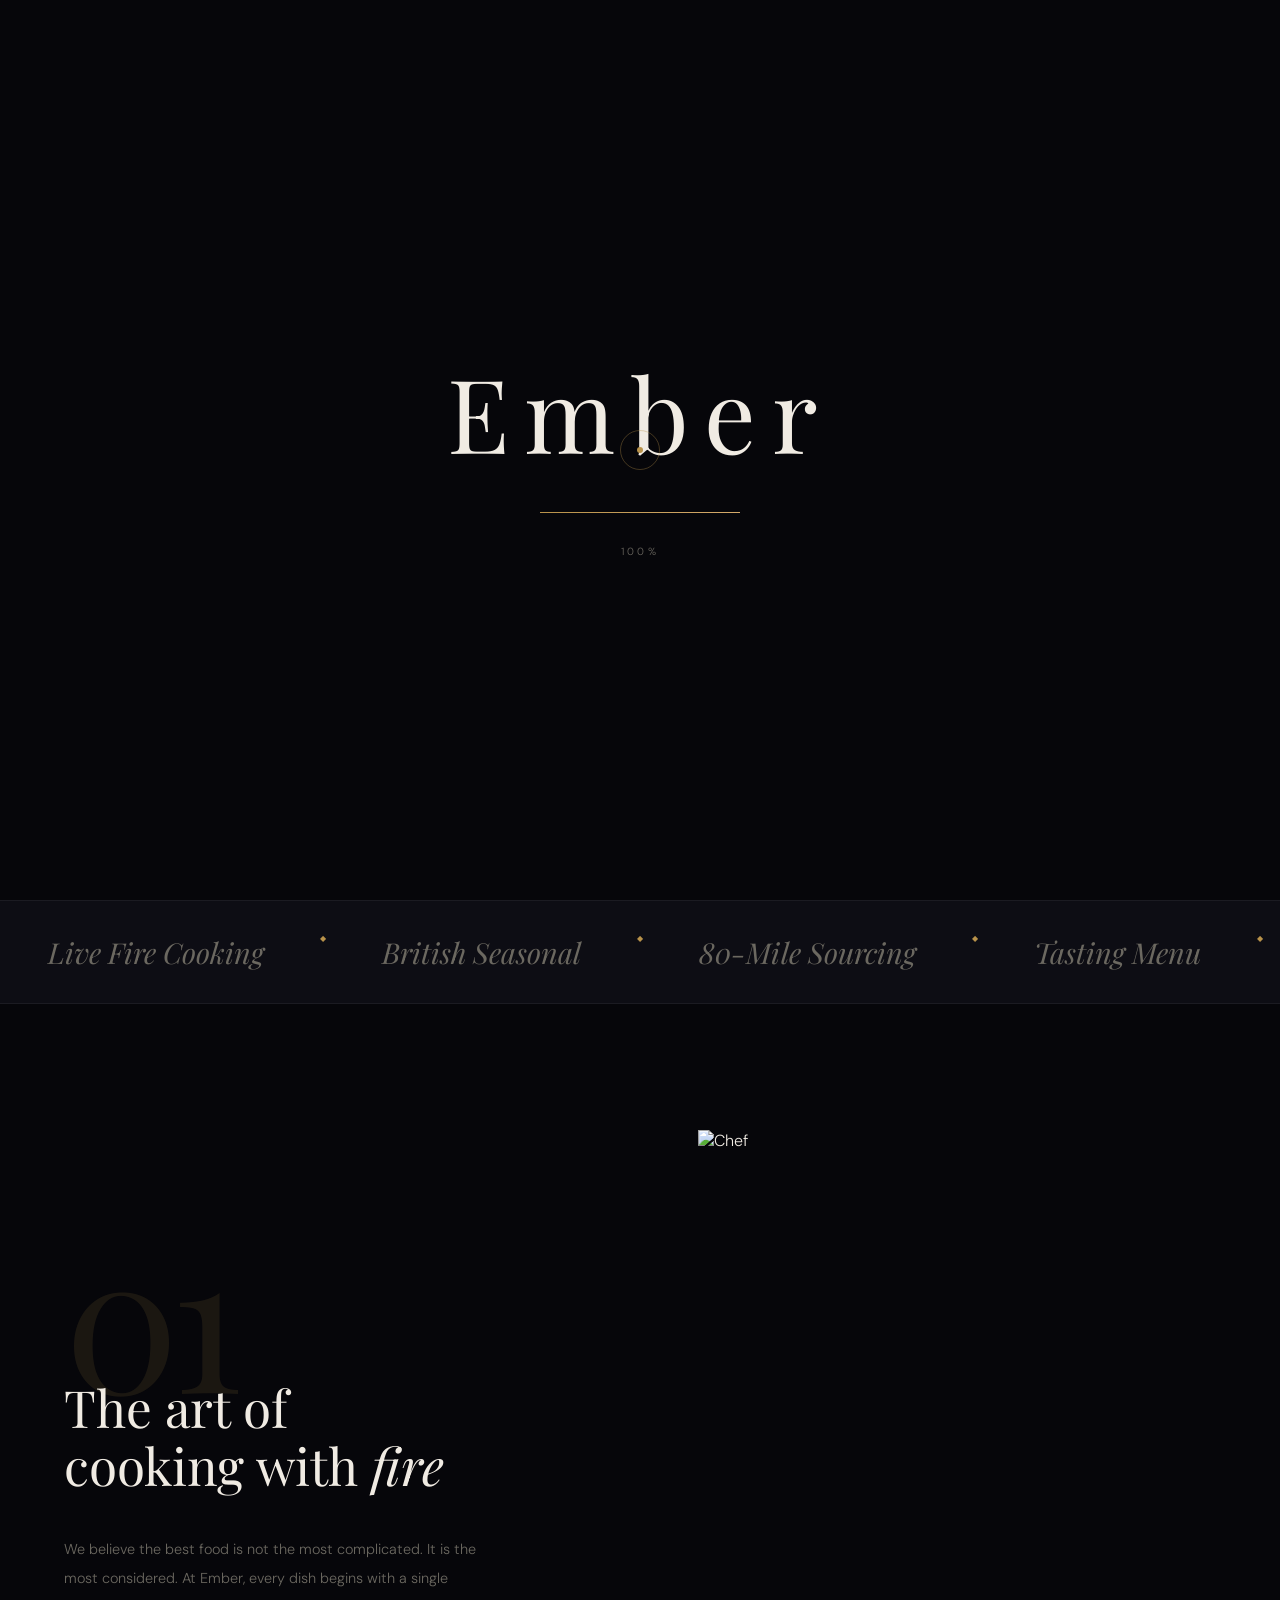
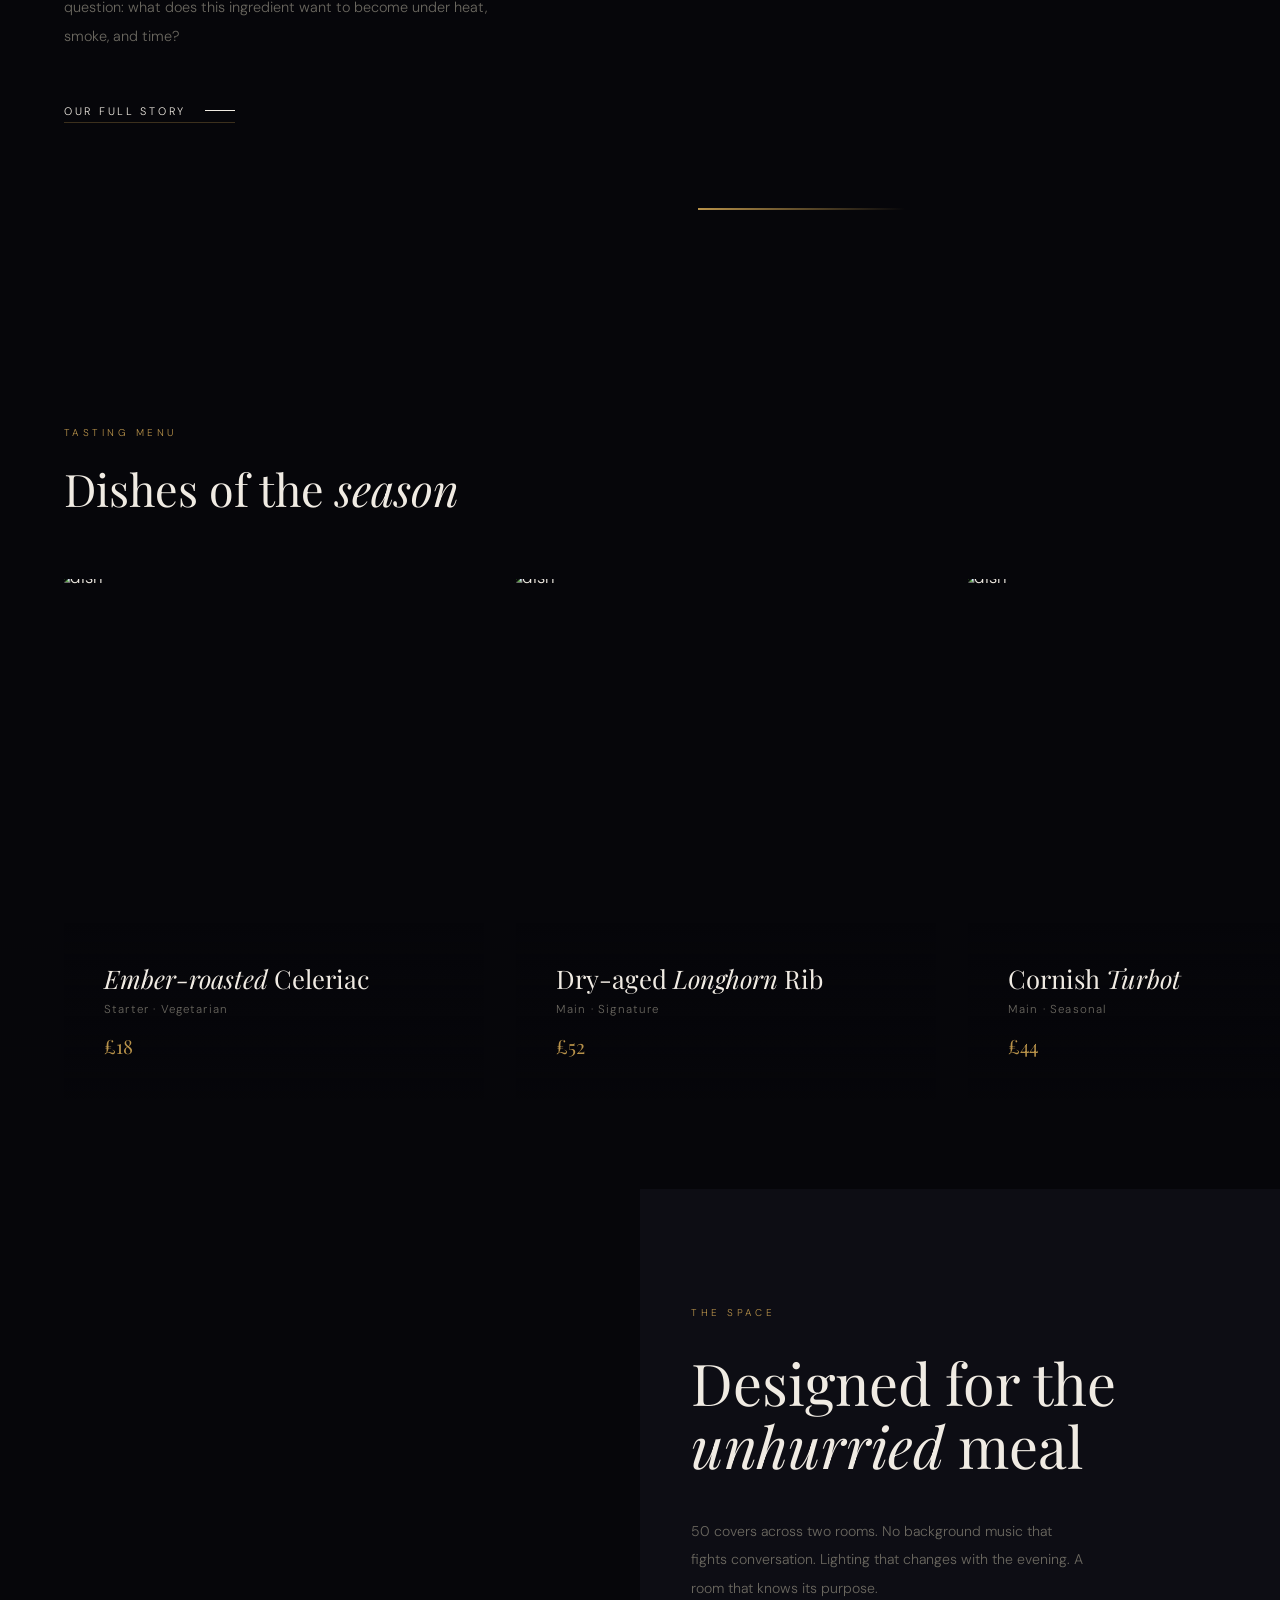
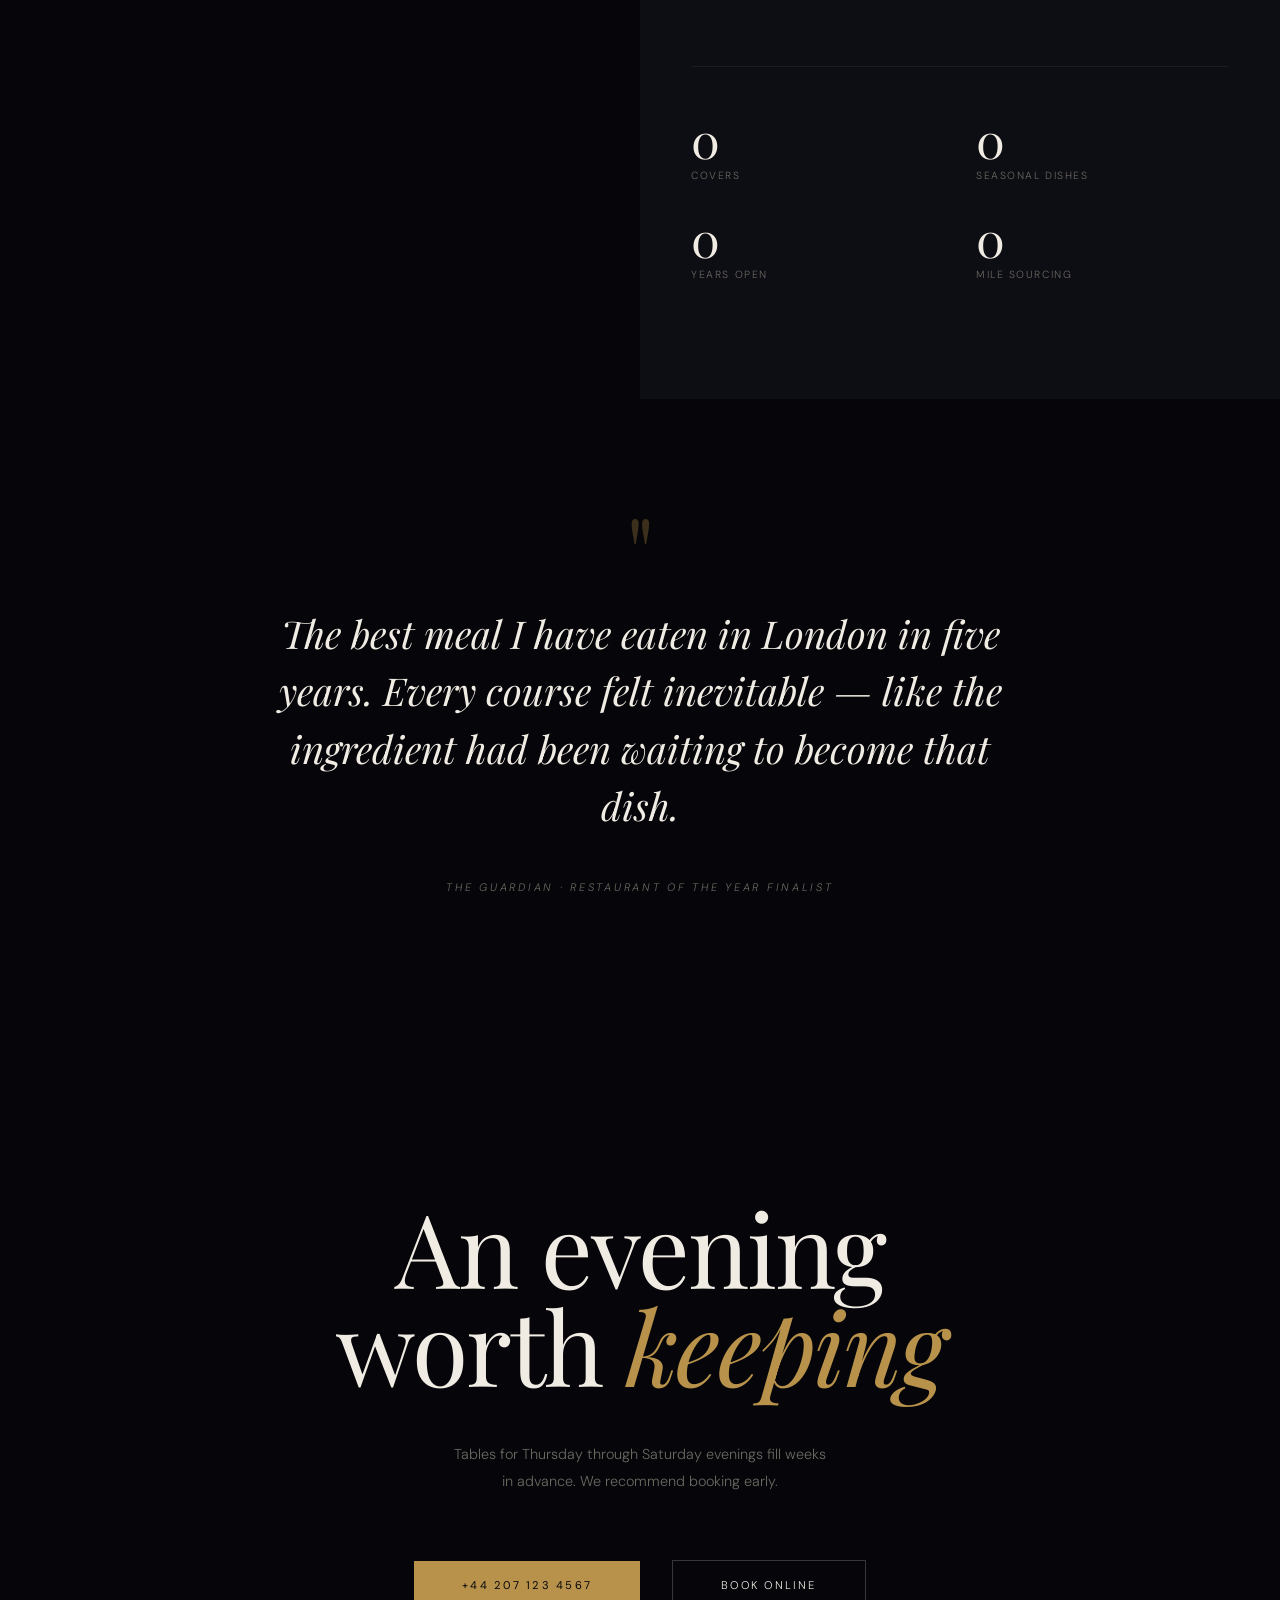
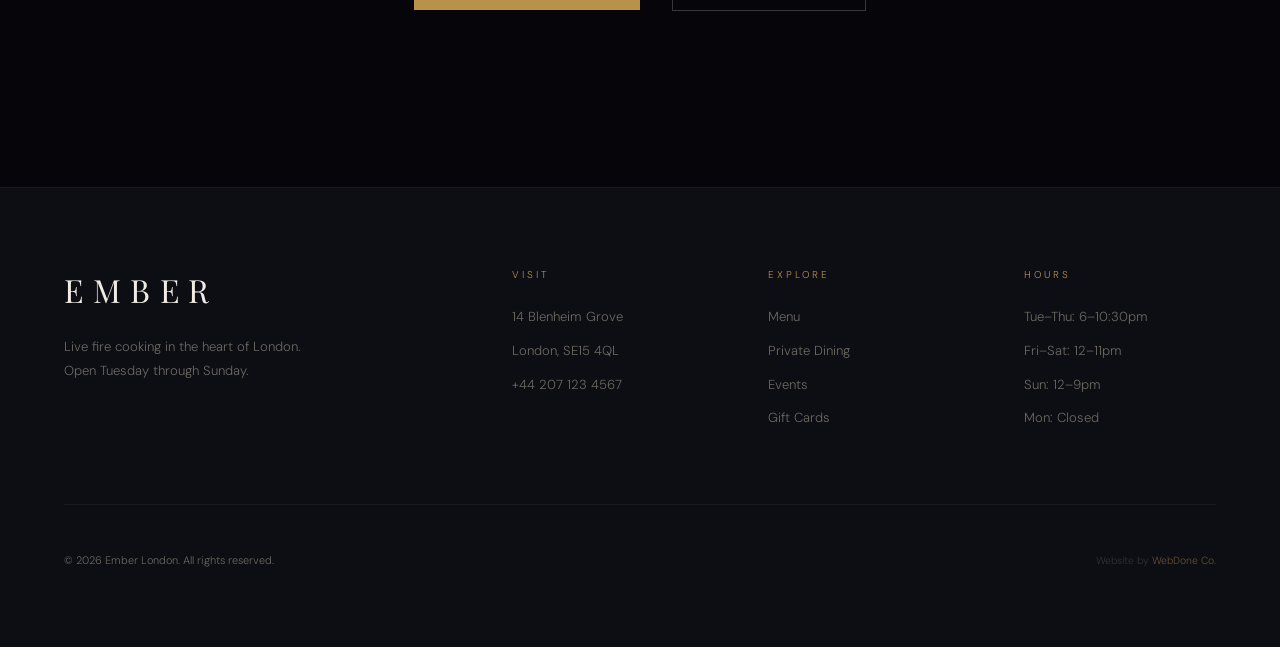
==== commit 9a84fe20: "Update index.html" ====
--- a/index.html
+++ b/index.html
@@ -3,1002 +3,758 @@
 <head>
 <meta charset="UTF-8">
 <meta name="viewport" content="width=device-width, initial-scale=1.0">
-<title>EMBER — Fine Dining London</title>
-
-<!-- Fonts -->
+<title>EMBER — London</title>
 <link rel="preconnect" href="https://fonts.googleapis.com">
 <link rel="preconnect" href="https://fonts.gstatic.com" crossorigin>
-<link href="https://fonts.googleapis.com/css2?family=Cormorant+Garamond:ital,wght@0,300;0,400;1,300;1,400&family=Outfit:wght@200;300;400&display=swap" rel="stylesheet">
-
+<link href="https://fonts.googleapis.com/css2?family=Playfair+Display:ital,wght@0,300;0,400;1,300;1,400&family=DM+Sans:wght@200;300;400&display=swap" rel="stylesheet">
+<style>
+*,*::before,*::after{margin:0;padding:0;box-sizing:border-box}
+:root{
+  --bg:#06060A;
+  --surface:#0D0D14;
+  --gold:#B8924A;
+  --gold2:#D4A96A;
+  --white:#F0EBE3;
+  --muted:#6B6860;
+  --serif:'Playfair Display',Georgia,serif;
+  --sans:'DM Sans',sans-serif;
+}
+html{scroll-behavior:auto;background:var(--bg)}
+body{background:var(--bg);color:var(--white);font-family:var(--sans);font-weight:300;overflow-x:hidden;cursor:none}
+
+/* CURSOR */
+.cur{position:fixed;width:6px;height:6px;background:var(--gold);border-radius:50%;pointer-events:none;z-index:9999;transform:translate(-50%,-50%);transition:width .2s,height .2s,background .2s}
+.cur-f{position:fixed;width:40px;height:40px;border:1px solid rgba(184,146,74,.35);border-radius:50%;pointer-events:none;z-index:9998;transform:translate(-50%,-50%);transition:width .45s cubic-bezier(.23,1,.32,1),height .45s cubic-bezier(.23,1,.32,1),border-color .3s}
+.cur.hover{width:12px;height:12px;background:var(--gold2)}
+.cur-f.hover{width:64px;height:64px;border-color:var(--gold)}
+
+/* GRAIN */
+.grain{position:fixed;inset:0;z-index:9990;pointer-events:none;opacity:.045}
+.grain canvas{width:100%;height:100%}
+
+/* LOADER */
+#loader{position:fixed;inset:0;background:var(--bg);z-index:9997;display:flex;flex-direction:column;align-items:center;justify-content:center;gap:2rem}
+.l-word{font-family:var(--serif);font-size:clamp(3rem,8vw,7rem);font-weight:300;letter-spacing:.15em;color:var(--white);overflow:hidden}
+.l-word span{display:block;transform:translateY(110%)}
+.l-bar{width:200px;height:1px;background:rgba(255,255,255,.08)}
+.l-fill{height:100%;width:0%;background:linear-gradient(90deg,var(--gold),var(--gold2))}
+.l-pct{font-size:.65rem;letter-spacing:.3em;color:var(--muted);font-family:var(--sans)}
+
+/* NAV */
+nav{position:fixed;top:0;left:0;right:0;z-index:500;padding:2.5rem 5%;display:flex;align-items:center;justify-content:space-between;mix-blend-mode:normal}
+nav::after{content:'';position:absolute;inset:0;background:linear-gradient(to bottom,rgba(6,6,10,.7),transparent);pointer-events:none;opacity:0;transition:opacity .4s}
+nav.scrolled::after{opacity:1}
+.n-logo{font-family:var(--serif);font-size:1.4rem;letter-spacing:.3em;font-weight:300;color:var(--white);text-transform:uppercase}
+.n-links{display:flex;gap:3rem;list-style:none}
+.n-links a{font-size:.68rem;letter-spacing:.2em;text-transform:uppercase;color:var(--muted);text-decoration:none;transition:color .3s}
+.n-links a:hover{color:var(--white)}
+.n-cta{font-size:.68rem;letter-spacing:.2em;text-transform:uppercase;color:var(--white);text-decoration:none;border-bottom:1px solid rgba(184,146,74,.5);padding-bottom:2px;transition:border-color .3s,color .3s}
+.n-cta:hover{color:var(--gold);border-color:var(--gold)}
+
+/* HERO */
+.hero{height:100vh;position:relative;overflow:hidden;display:flex;align-items:flex-end}
+#three-canvas{position:absolute;inset:0;z-index:1}
+.h-overlay{position:absolute;inset:0;z-index:2;background:linear-gradient(135deg,rgba(6,6,10,.7) 0%,rgba(6,6,10,.2) 50%,rgba(6,6,10,.75) 100%)}
+.h-content{position:relative;z-index:3;padding:0 5% 8vh;width:100%}
+.h-tag{font-size:.62rem;letter-spacing:.35em;color:var(--gold);text-transform:uppercase;margin-bottom:2.5rem;opacity:0;transform:translateY(15px)}
+.h-title{font-family:var(--serif);font-size:clamp(4.5rem,11vw,11rem);font-weight:300;line-height:.88;margin-bottom:3rem;letter-spacing:-.02em}
+.h-title .row{overflow:hidden;display:block}
+.h-title .row .inner{display:block;transform:translateY(105%)}
+.h-title em{font-style:italic;color:rgba(240,235,227,.7)}
+.h-foot{display:flex;align-items:flex-end;justify-content:space-between;opacity:0;transform:translateY(20px)}
+.h-desc{font-size:.9rem;line-height:1.85;color:var(--muted);max-width:36ch}
+.h-reserve{display:flex;flex-direction:column;align-items:flex-end;gap:1rem}
+.h-reserve-btn{font-size:.68rem;letter-spacing:.25em;text-transform:uppercase;color:var(--bg);background:var(--gold);padding:1.1rem 2.6rem;text-decoration:none;transition:background .3s}
+.h-reserve-btn:hover{background:var(--gold2)}
+.h-scroll{font-size:.58rem;letter-spacing:.3em;color:var(--muted);text-transform:uppercase;writing-mode:vertical-rl;display:flex;align-items:center;gap:.8rem}
+.h-scroll::before{content:'';display:block;width:1px;height:50px;background:linear-gradient(var(--gold),transparent)}
+
+/* MARQUEE */
+.marquee-wrap{padding:2rem 0;overflow:hidden;border-top:1px solid rgba(255,255,255,.06);border-bottom:1px solid rgba(255,255,255,.06);background:var(--surface)}
+.marquee-track{display:flex;gap:0;white-space:nowrap;animation:marquee 22s linear infinite}
+.marquee-item{font-family:var(--serif);font-size:clamp(1.2rem,2.5vw,1.8rem);font-weight:300;font-style:italic;color:var(--muted);padding:0 3rem;flex-shrink:0;transition:color .3s}
+.marquee-item:hover{color:var(--gold)}
+.marquee-dot{color:var(--gold);font-size:.5rem;vertical-align:middle;margin:0 .5rem}
+@keyframes marquee{0%{transform:translateX(0)}100%{transform:translateX(-50%)}}
+
+/* STORY */
+.story{padding:14vh 5%;display:grid;grid-template-columns:1fr 1fr;gap:10%;align-items:center;max-width:1500px;margin:0 auto}
+.st-left{}
+.st-num{font-family:var(--serif);font-size:clamp(8rem,15vw,14rem);font-weight:300;line-height:1;color:rgba(184,146,74,.12);letter-spacing:-.04em;margin-bottom:-2rem;display:block}
+.st-title{font-family:var(--serif);font-size:clamp(2.2rem,4vw,3.8rem);font-weight:300;line-height:1.15;margin-bottom:2.5rem}
+.st-title em{font-style:italic}
+.st-body{font-size:.9rem;line-height:2;color:var(--muted);max-width:44ch;margin-bottom:3rem}
+.st-link{font-size:.68rem;letter-spacing:.25em;text-transform:uppercase;color:var(--white);text-decoration:none;display:inline-flex;align-items:center;gap:1.2rem;border-bottom:1px solid rgba(184,146,74,.3);padding-bottom:4px;transition:border-color .3s,color .3s}
+.st-link::after{content:'';display:block;width:30px;height:1px;background:currentColor;transition:width .4s}
+.st-link:hover{color:var(--gold);border-color:var(--gold)}
+.st-link:hover::after{width:50px}
+.st-right{position:relative;height:680px}
+.st-img{width:100%;height:100%;object-fit:cover;display:block}
+.st-img-overlay{position:absolute;inset:0;background:linear-gradient(to top,rgba(6,6,10,.5) 0%,transparent 40%)}
+.st-img-line{position:absolute;left:0;bottom:0;width:40%;height:2px;background:linear-gradient(90deg,var(--gold),transparent)}
+
+/* HORIZONTAL SCROLL */
+.hscroll-section{padding:10vh 0;overflow:hidden}
+.hscroll-label{padding:0 5%;margin-bottom:4rem}
+.hscroll-track-wrap{overflow:hidden;position:relative}
+.hscroll-track{display:flex;gap:2rem;padding:0 5%;width:max-content;will-change:transform}
+.dish-card{width:420px;flex-shrink:0;position:relative;overflow:hidden;cursor:none}
+.dish-img{width:100%;height:520px;object-fit:cover;display:block;transform:scale(1.05);transition:transform .6s ease}
+.dish-card:hover .dish-img{transform:scale(1.0)}
+.dish-info{position:absolute;bottom:0;left:0;right:0;padding:2.5rem;background:linear-gradient(to top,rgba(6,6,10,.95) 0%,transparent 100%)}
+.dish-name{font-family:var(--serif);font-size:1.6rem;font-weight:300;margin-bottom:.5rem;line-height:1.2}
+.dish-name em{font-style:italic}
+.dish-meta{font-size:.72rem;color:var(--muted);letter-spacing:.1em;margin-bottom:1rem}
+.dish-price{font-family:var(--serif);font-size:1.2rem;color:var(--gold)}
+
+/* SPLIT SECTION */
+.split{display:grid;grid-template-columns:1fr 1fr;min-height:90vh}
+.split-img{position:relative;overflow:hidden}
+.split-img img{width:100%;height:100%;object-fit:cover;display:block;transform:scale(1.08)}
+.split-content{background:var(--surface);padding:10vh 8%;display:flex;flex-direction:column;justify-content:center}
+.sp-tag{font-size:.62rem;letter-spacing:.35em;color:var(--gold);text-transform:uppercase;margin-bottom:2rem}
+.sp-title{font-family:var(--serif);font-size:clamp(2.5rem,4.5vw,4rem);font-weight:300;line-height:1.1;margin-bottom:2.5rem}
+.sp-title em{font-style:italic}
+.sp-body{font-size:.88rem;line-height:2;color:var(--muted);margin-bottom:4rem;max-width:40ch}
+.sp-stats{display:grid;grid-template-columns:1fr 1fr;gap:2rem;border-top:1px solid rgba(255,255,255,.06);padding-top:3rem}
+.sp-stat-n{font-family:var(--serif);font-size:3rem;font-weight:300;color:var(--white);line-height:1}
+.sp-stat-l{font-size:.65rem;letter-spacing:.15em;color:var(--muted);margin-top:.4rem;text-transform:uppercase}
+
+/* TESTIMONIAL */
+.testi{padding:14vh 5%;text-align:center;max-width:900px;margin:0 auto}
+.testi-mark{font-family:var(--serif);font-size:6rem;line-height:.5;color:var(--gold);opacity:.3;margin-bottom:2rem}
+.testi-text{font-family:var(--serif);font-size:clamp(1.5rem,3vw,2.4rem);font-weight:300;font-style:italic;line-height:1.5;color:var(--white);margin-bottom:2.5rem}
+.testi-author{font-size:.68rem;letter-spacing:.25em;color:var(--muted);text-transform:uppercase}
+
+/* RESERVE */
+.reserve-sec{position:relative;min-height:85vh;display:flex;align-items:center;justify-content:center;overflow:hidden}
+#res-canvas{position:absolute;inset:0;z-index:1}
+.res-overlay{position:absolute;inset:0;z-index:2;background:rgba(6,6,10,.8)}
+.res-content{position:relative;z-index:3;text-align:center;padding:5%}
+.res-title{font-family:var(--serif);font-size:clamp(3rem,8vw,8rem);font-weight:300;line-height:.95;margin-bottom:3rem;letter-spacing:-.02em}
+.res-title em{font-style:italic;color:var(--gold)}
+.res-sub{font-size:.9rem;color:var(--muted);line-height:1.9;max-width:38ch;margin:0 auto 4rem}
+.res-btns{display:flex;justify-content:center;gap:2rem;align-items:center;flex-wrap:wrap}
+.btn-gold{font-size:.7rem;letter-spacing:.2em;text-transform:uppercase;color:var(--bg);background:var(--gold);padding:1.1rem 3rem;text-decoration:none;transition:background .3s;font-weight:400}
+.btn-gold:hover{background:var(--gold2)}
+.btn-outline{font-size:.7rem;letter-spacing:.2em;text-transform:uppercase;color:var(--white);border:1px solid rgba(255,255,255,.2);padding:1.1rem 3rem;text-decoration:none;transition:border-color .3s,color .3s}
+.btn-outline:hover{border-color:var(--gold);color:var(--gold)}
+
+/* FOOTER */
+footer{padding:5rem 5%;background:var(--surface);border-top:1px solid rgba(255,255,255,.05)}
+.ft-top{display:grid;grid-template-columns:2fr 1fr 1fr 1fr;gap:4rem;padding-bottom:4rem;border-bottom:1px solid rgba(255,255,255,.05);margin-bottom:3rem}
+.ft-brand{font-family:var(--serif);font-size:2rem;letter-spacing:.3em;text-transform:uppercase;font-weight:300;margin-bottom:1.5rem}
+.ft-tagline{font-size:.82rem;color:var(--muted);line-height:1.8;max-width:28ch}
+.ft-col-title{font-size:.62rem;letter-spacing:.3em;text-transform:uppercase;color:var(--gold);margin-bottom:1.5rem}
+.ft-col ul{list-style:none}
+.ft-col li{margin-bottom:.8rem}
+.ft-col a{font-size:.82rem;color:var(--muted);text-decoration:none;transition:color .3s}
+.ft-col a:hover{color:var(--white)}
+.ft-bottom{display:flex;justify-content:space-between;align-items:center}
+.ft-copy{font-size:.68rem;color:var(--muted)}
+.ft-credit{font-size:.65rem;color:rgba(107,104,96,.4)}
+.ft-credit a{color:rgba(184,146,74,.5);text-decoration:none;transition:color .3s}
+.ft-credit a:hover{color:var(--gold)}
+
+/* section label reuse */
+.sec-label{font-size:.62rem;letter-spacing:.35em;color:var(--gold);text-transform:uppercase;margin-bottom:1.5rem}
+.sec-title{font-family:var(--serif);font-size:clamp(2rem,3.5vw,3rem);font-weight:300;line-height:1.15}
+.sec-title em{font-style:italic}
+
+/* responsive */
+@media(max-width:900px){
+  nav{padding:1.5rem 5%}
+  .n-links{display:none}
+  .h-title{font-size:clamp(3.5rem,14vw,7rem)}
+  .h-foot{flex-direction:column;align-items:flex-start;gap:2rem}
+  .story{grid-template-columns:1fr;gap:4rem;padding:10vh 5%}
+  .st-right{height:400px}
+  .split{grid-template-columns:1fr}
+  .split-img{height:50vw;min-height:300px}
+  .ft-top{grid-template-columns:1fr 1fr;gap:2rem}
+  .ft-bottom{flex-direction:column;gap:1rem;text-align:center}
+  .dish-card{width:300px}
+  .dish-img{height:380px}
+}
+</style>
+</head>
+<body>
+
+<!-- Grain -->
+<div class="grain"><canvas id="grainCanvas"></canvas></div>
+
+<!-- Cursor -->
+<div class="cur" id="cur"></div>
+<div class="cur-f" id="curf"></div>
+
+<!-- Loader -->
+<div id="loader">
+  <div class="l-word"><span id="lWord">Ember</span></div>
+  <div class="l-bar"><div class="l-fill" id="lFill"></div></div>
+  <div class="l-pct" id="lPct">0%</div>
+</div>
+
+<!-- Nav -->
+<nav id="nav">
+  <div class="n-logo">Ember</div>
+  <ul class="n-links">
+    <li><a href="#">Story</a></li>
+    <li><a href="#">Menu</a></li>
+    <li><a href="#">Events</a></li>
+    <li><a href="#">Contact</a></li>
+  </ul>
+  <a href="#reserve" class="n-cta">Reserve</a>
+</nav>
+
+<!-- HERO -->
+<section class="hero">
+  <canvas id="three-canvas"></canvas>
+  <div class="h-overlay"></div>
+  <div class="h-content">
+    <p class="h-tag" id="hTag">London · Fine Dining · Est. 2019</p>
+    <h1 class="h-title">
+      <span class="row"><span class="inner" id="ht1">Fire.</span></span>
+      <span class="row"><span class="inner" id="ht2">Craft.</span></span>
+      <span class="row"><span class="inner" id="ht3"><em>Ritual.</em></span></span>
+    </h1>
+    <div class="h-foot" id="hFoot">
+      <p class="h-desc">A restaurant built around the oldest cooking technique known to man — and the most honest.</p>
+      <div class="h-reserve">
+        <a href="#reserve" class="h-reserve-btn">Reserve a Table</a>
+        <span class="h-scroll">Scroll</span>
+      </div>
+    </div>
+  </div>
+</section>
+
+<!-- MARQUEE -->
+<div class="marquee-wrap">
+  <div class="marquee-track" id="mtrack">
+    <span class="marquee-item">Live Fire Cooking</span><span class="marquee-dot">◆</span>
+    <span class="marquee-item">British Seasonal</span><span class="marquee-dot">◆</span>
+    <span class="marquee-item">80-Mile Sourcing</span><span class="marquee-dot">◆</span>
+    <span class="marquee-item">Tasting Menu</span><span class="marquee-dot">◆</span>
+    <span class="marquee-item">Private Dining</span><span class="marquee-dot">◆</span>
+    <span class="marquee-item">Wine Pairing</span><span class="marquee-dot">◆</span>
+    <span class="marquee-item">Live Fire Cooking</span><span class="marquee-dot">◆</span>
+    <span class="marquee-item">British Seasonal</span><span class="marquee-dot">◆</span>
+    <span class="marquee-item">80-Mile Sourcing</span><span class="marquee-dot">◆</span>
+    <span class="marquee-item">Tasting Menu</span><span class="marquee-dot">◆</span>
+    <span class="marquee-item">Private Dining</span><span class="marquee-dot">◆</span>
+    <span class="marquee-item">Wine Pairing</span><span class="marquee-dot">◆</span>
+  </div>
+</div>
+
+<!-- STORY -->
+<section class="story" id="story">
+  <div class="st-left" id="stLeft">
+    <span class="st-num">01</span>
+    <h2 class="st-title">The art of<br>cooking with <em>fire</em></h2>
+    <p class="st-body">We believe the best food is not the most complicated. It is the most considered. At Ember, every dish begins with a single question: what does this ingredient want to become under heat, smoke, and time?</p>
+    <a href="#" class="st-link">Our full story</a>
+  </div>
+  <div class="st-right" id="stRight">
+    <img class="st-img" src="https://images.pexels.com/photos/2233729/pexels-photo-2233729.jpeg?auto=compress&cs=tinysrgb&w=900" alt="Chef" loading="lazy">
+    <div class="st-img-overlay"></div>
+    <div class="st-img-line"></div>
+  </div>
+</section>
+
+<!-- HORIZONTAL SCROLL MENU -->
+<section class="hscroll-section" id="hscroll">
+  <div class="hscroll-label">
+    <p class="sec-label">Tasting Menu</p>
+    <h2 class="sec-title">Dishes of the <em>season</em></h2>
+  </div>
+  <div class="hscroll-track-wrap">
+    <div class="hscroll-track" id="htrack">
+      <div class="dish-card">
+        <img class="dish-img" src="https://images.pexels.com/photos/1640772/pexels-photo-1640772.jpeg?auto=compress&cs=tinysrgb&w=800" alt="dish" loading="lazy">
+        <div class="dish-info">
+          <div class="dish-name"><em>Ember-roasted</em> Celeriac</div>
+          <div class="dish-meta">Starter · Vegetarian</div>
+          <div class="dish-price">£18</div>
+        </div>
+      </div>
+      <div class="dish-card">
+        <img class="dish-img" src="https://images.pexels.com/photos/1199957/pexels-photo-1199957.jpeg?auto=compress&cs=tinysrgb&w=800" alt="dish" loading="lazy">
+        <div class="dish-info">
+          <div class="dish-name">Dry-aged <em>Longhorn</em> Rib</div>
+          <div class="dish-meta">Main · Signature</div>
+          <div class="dish-price">£52</div>
+        </div>
+      </div>
+      <div class="dish-card">
+        <img class="dish-img" src="https://images.pexels.com/photos/3763847/pexels-photo-3763847.jpeg?auto=compress&cs=tinysrgb&w=800" alt="dish" loading="lazy">
+        <div class="dish-info">
+          <div class="dish-name">Cornish <em>Turbot</em></div>
+          <div class="dish-meta">Main · Seasonal</div>
+          <div class="dish-price">£44</div>
+        </div>
+      </div>
+      <div class="dish-card">
+        <img class="dish-img" src="https://images.pexels.com/photos/1279330/pexels-photo-1279330.jpeg?auto=compress&cs=tinysrgb&w=800" alt="dish" loading="lazy">
+        <div class="dish-info">
+          <div class="dish-name">Smoked <em>Chocolate</em></div>
+          <div class="dish-meta">Dessert · Chef's Favourite</div>
+          <div class="dish-price">£14</div>
+        </div>
+      </div>
+      <div class="dish-card">
+        <img class="dish-img" src="https://images.pexels.com/photos/699953/pexels-photo-699953.jpeg?auto=compress&cs=tinysrgb&w=800" alt="dish" loading="lazy">
+        <div class="dish-info">
+          <div class="dish-name"><em>Wild</em> Mushroom Broth</div>
+          <div class="dish-meta">Starter · Forager's Pick</div>
+          <div class="dish-price">£15</div>
+        </div>
+      </div>
+    </div>
+  </div>
+</section>
+
+<!-- SPLIT -->
+<section class="split" id="splitSec">
+  <div class="split-img" id="splitImg">
+    <img id="splitImgEl" src="https://images.pexels.com/photos/696218/pexels-photo-696218.jpeg?auto=compress&cs=tinysrgb&w=1200" alt="Interior" loading="lazy">
+  </div>
+  <div class="split-content" id="splitContent">
+    <p class="sp-tag">The Space</p>
+    <h2 class="sp-title">Designed for the<br><em>unhurried</em> meal</h2>
+    <p class="sp-body">50 covers across two rooms. No background music that fights conversation. Lighting that changes with the evening. A room that knows its purpose.</p>
+    <div class="sp-stats">
+      <div>
+        <div class="sp-stat-n" data-count="50">0</div>
+        <div class="sp-stat-l">Covers</div>
+      </div>
+      <div>
+        <div class="sp-stat-n" data-count="14">0</div>
+        <div class="sp-stat-l">Seasonal dishes</div>
+      </div>
+      <div>
+        <div class="sp-stat-n" data-count="6">0</div>
+        <div class="sp-stat-l">Years open</div>
+      </div>
+      <div>
+        <div class="sp-stat-n" data-count="80">0</div>
+        <div class="sp-stat-l">Mile sourcing</div>
+      </div>
+    </div>
+  </div>
+</section>
+
+<!-- TESTIMONIAL -->
+<section class="testi" id="testi">
+  <div class="testi-mark">"</div>
+  <blockquote class="testi-text">The best meal I have eaten in London in five years. Every course felt inevitable — like the ingredient had been waiting to become that dish.</blockquote>
+  <cite class="testi-author">The Guardian · Restaurant of the Year Finalist</cite>
+</section>
+
+<!-- RESERVE -->
+<section class="reserve-sec" id="reserve">
+  <canvas id="res-canvas"></canvas>
+  <div class="res-overlay"></div>
+  <div class="res-content">
+    <h2 class="res-title">An evening<br>worth <em>keeping</em></h2>
+    <p class="res-sub">Tables for Thursday through Saturday evenings fill weeks in advance. We recommend booking early.</p>
+    <div class="res-btns">
+      <a href="tel:+442071234567" class="btn-gold">+44 207 123 4567</a>
+      <a href="#" class="btn-outline">Book Online</a>
+    </div>
+  </div>
+</section>
+
+<!-- FOOTER -->
+<footer>
+  <div class="ft-top">
+    <div>
+      <div class="ft-brand">Ember</div>
+      <p class="ft-tagline">Live fire cooking in the heart of London. Open Tuesday through Sunday.</p>
+    </div>
+    <div class="ft-col">
+      <div class="ft-col-title">Visit</div>
+      <ul>
+        <li><a href="#">14 Blenheim Grove</a></li>
+        <li><a href="#">London, SE15 4QL</a></li>
+        <li><a href="#">+44 207 123 4567</a></li>
+      </ul>
+    </div>
+    <div class="ft-col">
+      <div class="ft-col-title">Explore</div>
+      <ul>
+        <li><a href="#">Menu</a></li>
+        <li><a href="#">Private Dining</a></li>
+        <li><a href="#">Events</a></li>
+        <li><a href="#">Gift Cards</a></li>
+      </ul>
+    </div>
+    <div class="ft-col">
+      <div class="ft-col-title">Hours</div>
+      <ul>
+        <li><a href="#">Tue–Thu: 6–10:30pm</a></li>
+        <li><a href="#">Fri–Sat: 12–11pm</a></li>
+        <li><a href="#">Sun: 12–9pm</a></li>
+        <li><a href="#">Mon: Closed</a></li>
+      </ul>
+    </div>
+  </div>
+  <div class="ft-bottom">
+    <div class="ft-copy">© 2026 Ember London. All rights reserved.</div>
+    <div class="ft-credit">Website by <a href="https://webdoneco.com" target="_blank">WebDone Co.</a></div>
+  </div>
+</footer>
+
+<!-- THREE.JS -->
+<script src="https://cdnjs.cloudflare.com/ajax/libs/three.js/r128/three.min.js"></script>
 <!-- GSAP -->
 <script src="https://cdnjs.cloudflare.com/ajax/libs/gsap/3.12.2/gsap.min.js"></script>
 <script src="https://cdnjs.cloudflare.com/ajax/libs/gsap/3.12.2/ScrollTrigger.min.js"></script>
-<script src="https://cdnjs.cloudflare.com/ajax/libs/gsap/3.12.2/SplitText.min.js"></script>
-
-<!-- Lenis Smooth Scroll -->
+<!-- Lenis -->
 <script src="https://unpkg.com/lenis@1.0.45/dist/lenis.min.js"></script>
 
-<style>
-  *, *::before, *::after { margin: 0; padding: 0; box-sizing: border-box; }
-
-  :root {
-    --black:   #080706;
-    --coal:    #111010;
-    --ember:   #C8622A;
-    --ash:     #2a2825;
-    --cream:   #E8E0D0;
-    --muted:   #7a7570;
-    --serif:   'Cormorant Garamond', Georgia, serif;
-    --sans:    'Outfit', sans-serif;
+<script>
+// ─────────────────────────────────────────────
+// GRAIN
+// ─────────────────────────────────────────────
+(function(){
+  const c=document.getElementById('grainCanvas');
+  const ctx=c.getContext('2d');
+  let w,h;
+  function resize(){w=c.width=window.innerWidth;h=c.height=window.innerHeight}
+  resize();window.addEventListener('resize',resize);
+  function draw(){
+    const img=ctx.createImageData(w,h);
+    const d=img.data;
+    for(let i=0;i<d.length;i+=4){
+      const v=Math.random()*255|0;
+      d[i]=d[i+1]=d[i+2]=v;d[i+3]=255;
+    }
+    ctx.putImageData(img,0,0);
+    requestAnimationFrame(draw);
   }
-
-  html { scroll-behavior: auto; }
-
-  body {
-    background: var(--black);
-    color: var(--cream);
-    font-family: var(--sans);
-    font-weight: 300;
-    overflow-x: hidden;
-    cursor: none;
+  draw();
+})();
+
+// ─────────────────────────────────────────────
+// CURSOR
+// ─────────────────────────────────────────────
+const cur=document.getElementById('cur');
+const curf=document.getElementById('curf');
+let mx=window.innerWidth/2,my=window.innerHeight/2,fx=mx,fy=my;
+document.addEventListener('mousemove',e=>{mx=e.clientX;my=e.clientY});
+document.querySelectorAll('a,button,.dish-card').forEach(el=>{
+  el.addEventListener('mouseenter',()=>{cur.classList.add('hover');curf.classList.add('hover')});
+  el.addEventListener('mouseleave',()=>{cur.classList.remove('hover');curf.classList.remove('hover')});
+});
+(function animCur(){
+  fx+=(mx-fx)*0.1;fy+=(my-fy)*0.1;
+  cur.style.left=mx+'px';cur.style.top=my+'px';
+  curf.style.left=fx+'px';curf.style.top=fy+'px';
+  requestAnimationFrame(animCur);
+})();
+
+// ─────────────────────────────────────────────
+// LOADER
+// ─────────────────────────────────────────────
+const lFill=document.getElementById('lFill');
+const lPct=document.getElementById('lPct');
+const lWord=document.getElementById('lWord');
+let prog=0;
+gsap.to(lWord,{y:'0%',duration:1,ease:'power3.out',delay:.1});
+const fillInt=setInterval(()=>{
+  prog+=Math.random()*12+4;
+  if(prog>=100){prog=100;clearInterval(fillInt);}
+  lFill.style.width=prog+'%';
+  lPct.textContent=Math.round(prog)+'%';
+},80);
+
+// ─────────────────────────────────────────────
+// THREE.JS — HERO PARTICLE FIRE SCENE
+// ─────────────────────────────────────────────
+function initHeroThree(){
+  const canvas=document.getElementById('three-canvas');
+  const renderer=new THREE.WebGLRenderer({canvas,alpha:true,antialias:true});
+  renderer.setPixelRatio(Math.min(window.devicePixelRatio,2));
+  renderer.setSize(window.innerWidth,window.innerHeight);
+  renderer.setClearColor(0x000000,0);
+
+  const scene=new THREE.Scene();
+  const camera=new THREE.PerspectiveCamera(75,window.innerWidth/window.innerHeight,.1,1000);
+  camera.position.z=4;
+
+  // Background image plane with shader distortion
+  const texLoader=new THREE.TextureLoader();
+  const bgTex=texLoader.load('https://images.pexels.com/photos/1267320/pexels-photo-1267320.jpeg?auto=compress&cs=tinysrgb&w=1920');
+
+  const vShader=`
+    varying vec2 vUv;
+    uniform float uTime;
+    uniform float uScroll;
+    void main(){
+      vUv=uv;
+      vec3 pos=position;
+      pos.x+=sin(pos.y*3.0+uTime*.4)*0.018*(1.0+uScroll);
+      pos.y+=cos(pos.x*2.5+uTime*.3)*0.012*(1.0+uScroll);
+      gl_Position=projectionMatrix*modelViewMatrix*vec4(pos,1.0);
+    }
+  `;
+  const fShader=`
+    varying vec2 vUv;
+    uniform sampler2D uTex;
+    uniform float uTime;
+    uniform float uScroll;
+    void main(){
+      vec2 uv=vUv;
+      float dist=distance(uv,vec2(.5,.5));
+      float ripple=sin(dist*18.0-uTime*1.2)*0.004*(1.0+uScroll*.5);
+      uv.x+=ripple;
+      uv.y+=ripple*0.6;
+      // rgb split
+      float split=0.003+uScroll*.002;
+      float r=texture2D(uTex,uv+vec2(split,0.)).r;
+      float g=texture2D(uTex,uv).g;
+      float b=texture2D(uTex,uv-vec2(split,0.)).b;
+      float alpha=texture2D(uTex,uv).a;
+      // vignette
+      float vig=smoothstep(.8,.3,dist);
+      gl_FragColor=vec4(r*vig*0.8,g*vig*0.75,b*vig*0.7,alpha*vig);
+    }
+  `;
+
+  const bgGeo=new THREE.PlaneGeometry(8,5,32,20);
+  const bgMat=new THREE.ShaderMaterial({
+    vertexShader:vShader,fragmentShader:fShader,
+    uniforms:{uTex:{value:bgTex},uTime:{value:0},uScroll:{value:0}},
+    transparent:true
+  });
+  const bgMesh=new THREE.Mesh(bgGeo,bgMat);
+  bgMesh.position.z=-0.5;
+  scene.add(bgMesh);
+
+  // Particle system — fire embers floating up
+  const pCount=1800;
+  const pGeo=new THREE.BufferGeometry();
+  const positions=new Float32Array(pCount*3);
+  const colors=new Float32Array(pCount*3);
+  const sizes=new Float32Array(pCount);
+  const speeds=new Float32Array(pCount);
+  const offsets=new Float32Array(pCount);
+
+  const fireColors=[
+    [1.0,0.3,0.05],[1.0,0.5,0.1],[1.0,0.7,0.15],[0.9,0.2,0.02],[0.7,0.15,0.02]
+  ];
+
+  for(let i=0;i<pCount;i++){
+    positions[i*3]=(Math.random()-.5)*10;
+    positions[i*3+1]=(Math.random()-.5)*6-1;
+    positions[i*3+2]=(Math.random()-.5)*2;
+    const fc=fireColors[Math.floor(Math.random()*fireColors.length)];
+    colors[i*3]=fc[0];colors[i*3+1]=fc[1];colors[i*3+2]=fc[2];
+    sizes[i]=Math.random()*3+1;
+    speeds[i]=Math.random()*.008+.003;
+    offsets[i]=Math.random()*Math.PI*2;
   }
-
-  /* ── CUSTOM CURSOR ── */
-  .cursor {
-    position: fixed;
-    width: 8px; height: 8px;
-    background: var(--ember);
-    border-radius: 50%;
-    pointer-events: none;
-    z-index: 9999;
-    transition: transform 0.15s ease;
-    mix-blend-mode: normal;
-  }
-  .cursor-ring {
-    position: fixed;
-    width: 36px; height: 36px;
-    border: 1px solid rgba(200,98,42,0.4);
-    border-radius: 50%;
-    pointer-events: none;
-    z-index: 9998;
-    transition: transform 0.4s cubic-bezier(0.23,1,0.32,1), width 0.3s, height 0.3s, border-color 0.3s;
-  }
-  body:has(a:hover) .cursor-ring,
-  body:has(button:hover) .cursor-ring {
-    width: 56px; height: 56px;
-    border-color: var(--ember);
-  }
-
-  /* ── NAV ── */
-  nav {
-    position: fixed;
-    top: 0; left: 0; right: 0;
-    z-index: 100;
-    display: flex;
-    align-items: center;
-    justify-content: space-between;
-    padding: 2rem 4rem;
-    mix-blend-mode: normal;
-  }
-  .nav-logo {
-    font-family: var(--serif);
-    font-size: 1.6rem;
-    font-weight: 300;
-    letter-spacing: 0.25em;
-    color: var(--cream);
-    text-transform: uppercase;
-  }
-  .nav-links {
-    display: flex;
-    gap: 3rem;
-    list-style: none;
-  }
-  .nav-links a {
-    font-family: var(--sans);
-    font-size: 0.72rem;
-    font-weight: 300;
-    letter-spacing: 0.18em;
-    text-transform: uppercase;
-    color: var(--muted);
-    text-decoration: none;
-    transition: color 0.3s;
-  }
-  .nav-links a:hover { color: var(--cream); }
-  .nav-reserve {
-    font-size: 0.7rem;
-    letter-spacing: 0.2em;
-    text-transform: uppercase;
-    color: var(--cream);
-    border: 1px solid rgba(200,98,42,0.5);
-    padding: 0.6rem 1.6rem;
-    text-decoration: none;
-    transition: background 0.3s, border-color 0.3s;
-  }
-  .nav-reserve:hover { background: var(--ember); border-color: var(--ember); }
-
-  /* ── HERO ── */
-  .hero {
-    position: relative;
-    height: 100vh;
-    display: flex;
-    align-items: flex-end;
-    overflow: hidden;
-  }
-  .hero-img {
-    position: absolute;
-    inset: 0;
-    background-image: url('https://images.pexels.com/photos/1267320/pexels-photo-1267320.jpeg?auto=compress&cs=tinysrgb&w=1920');
-    background-size: cover;
-    background-position: center 30%;
-    transform: scale(1.08);
-    will-change: transform;
-  }
-  .hero-overlay {
-    position: absolute;
-    inset: 0;
-    background: linear-gradient(
-      to bottom,
-      rgba(8,7,6,0.25) 0%,
-      rgba(8,7,6,0.1) 30%,
-      rgba(8,7,6,0.6) 70%,
-      rgba(8,7,6,0.97) 100%
-    );
-  }
-  .hero-content {
-    position: relative;
-    z-index: 2;
-    padding: 0 4rem 6rem;
-    max-width: 900px;
-  }
-  .hero-eyebrow {
-    font-size: 0.68rem;
-    letter-spacing: 0.35em;
-    text-transform: uppercase;
-    color: var(--ember);
-    margin-bottom: 1.5rem;
-    opacity: 0;
-    font-weight: 300;
-  }
-  .hero-title {
-    font-family: var(--serif);
-    font-size: clamp(4rem, 9vw, 8.5rem);
-    font-weight: 300;
-    line-height: 0.92;
-    letter-spacing: -0.01em;
-    margin-bottom: 2rem;
-    overflow: hidden;
-  }
-  .hero-title .line {
-    display: block;
-    overflow: hidden;
-  }
-  .hero-title .line span {
-    display: block;
-    transform: translateY(110%);
-  }
-  .hero-title em {
-    font-style: italic;
-    color: var(--cream);
-  }
-  .hero-sub {
-    font-size: 0.88rem;
-    letter-spacing: 0.06em;
-    color: var(--muted);
-    max-width: 38ch;
-    line-height: 1.8;
-    opacity: 0;
-    transform: translateY(20px);
-    margin-bottom: 3rem;
-  }
-  .hero-actions {
-    display: flex;
-    align-items: center;
-    gap: 3rem;
-    opacity: 0;
-    transform: translateY(20px);
-  }
-  .btn-primary {
-    font-size: 0.72rem;
-    letter-spacing: 0.2em;
-    text-transform: uppercase;
-    color: var(--black);
-    background: var(--cream);
-    padding: 1rem 2.8rem;
-    text-decoration: none;
-    transition: background 0.3s, color 0.3s;
-    font-weight: 400;
-  }
-  .btn-primary:hover { background: var(--ember); color: var(--cream); }
-  .btn-ghost {
-    font-size: 0.72rem;
-    letter-spacing: 0.2em;
-    text-transform: uppercase;
-    color: var(--muted);
-    text-decoration: none;
-    display: flex;
-    align-items: center;
-    gap: 0.8rem;
-    transition: color 0.3s;
-  }
-  .btn-ghost::after {
-    content: '';
-    display: block;
-    width: 32px;
-    height: 1px;
-    background: currentColor;
-    transition: width 0.3s;
-  }
-  .btn-ghost:hover { color: var(--cream); }
-  .btn-ghost:hover::after { width: 50px; }
-
-  /* ── SCROLL INDICATOR ── */
-  .scroll-line {
-    position: absolute;
-    bottom: 2rem;
-    right: 4rem;
-    display: flex;
-    flex-direction: column;
-    align-items: center;
-    gap: 0.5rem;
-    z-index: 10;
-    opacity: 0;
-  }
-  .scroll-line span {
-    font-size: 0.6rem;
-    letter-spacing: 0.3em;
-    text-transform: uppercase;
-    color: var(--muted);
-    writing-mode: vertical-rl;
-  }
-  .scroll-line::after {
-    content: '';
-    display: block;
-    width: 1px;
-    height: 60px;
-    background: linear-gradient(to bottom, var(--ember), transparent);
-    animation: scrollPulse 2s ease-in-out infinite;
-  }
-  @keyframes scrollPulse {
-    0%, 100% { transform: scaleY(1); opacity: 1; }
-    50% { transform: scaleY(0.5); opacity: 0.4; }
-  }
-
-  /* ── INTRO SECTION ── */
-  .intro {
-    padding: 10rem 4rem;
-    display: grid;
-    grid-template-columns: 1fr 1fr;
-    gap: 6rem;
-    align-items: center;
-    max-width: 1400px;
-    margin: 0 auto;
-  }
-  .intro-label {
-    font-size: 0.65rem;
-    letter-spacing: 0.35em;
-    text-transform: uppercase;
-    color: var(--ember);
-    margin-bottom: 2rem;
-  }
-  .intro-title {
-    font-family: var(--serif);
-    font-size: clamp(2.2rem, 4vw, 3.8rem);
-    font-weight: 300;
-    line-height: 1.15;
-    color: var(--cream);
-  }
-  .intro-title em { font-style: italic; }
-  .intro-body {
-    font-size: 0.9rem;
-    line-height: 1.9;
-    color: var(--muted);
-    margin-bottom: 2.5rem;
-    max-width: 42ch;
-  }
-  .intro-stat {
-    display: flex;
-    gap: 3rem;
-    padding-top: 2rem;
-    border-top: 1px solid var(--ash);
-  }
-  .stat-num {
-    font-family: var(--serif);
-    font-size: 2.8rem;
-    font-weight: 300;
-    color: var(--cream);
-    line-height: 1;
-  }
-  .stat-label {
-    font-size: 0.68rem;
-    letter-spacing: 0.15em;
-    color: var(--muted);
-    text-transform: uppercase;
-    margin-top: 0.4rem;
-  }
-  .intro-img-wrap {
-    position: relative;
-    height: 560px;
-    overflow: hidden;
-  }
-  .intro-img {
-    width: 100%; height: 100%;
-    object-fit: cover;
-    transform: scale(1.1);
-    will-change: transform;
-  }
-  .intro-img-accent {
-    position: absolute;
-    bottom: -1px; left: -1px;
-    width: 60%;
-    height: 3px;
-    background: var(--ember);
-  }
-
-  /* ── MENU PREVIEW ── */
-  .menu-section {
-    padding: 8rem 4rem;
-    background: var(--coal);
-  }
-  .menu-inner {
-    max-width: 1400px;
-    margin: 0 auto;
-  }
-  .section-header {
-    display: flex;
-    align-items: flex-end;
-    justify-content: space-between;
-    margin-bottom: 5rem;
-    border-bottom: 1px solid var(--ash);
-    padding-bottom: 2rem;
-  }
-  .section-label {
-    font-size: 0.65rem;
-    letter-spacing: 0.35em;
-    color: var(--ember);
-    text-transform: uppercase;
-    margin-bottom: 1rem;
-  }
-  .section-title {
-    font-family: var(--serif);
-    font-size: clamp(2rem, 3.5vw, 3.2rem);
-    font-weight: 300;
-    line-height: 1.1;
-  }
-  .section-title em { font-style: italic; }
-  .section-link {
-    font-size: 0.7rem;
-    letter-spacing: 0.2em;
-    text-transform: uppercase;
-    color: var(--muted);
-    text-decoration: none;
-    display: flex;
-    align-items: center;
-    gap: 1rem;
-    transition: color 0.3s;
-    white-space: nowrap;
-  }
-  .section-link::after {
-    content: '';
-    width: 40px; height: 1px;
-    background: currentColor;
-    transition: width 0.3s;
-  }
-  .section-link:hover { color: var(--cream); }
-  .section-link:hover::after { width: 60px; }
-
-  .menu-grid {
-    display: grid;
-    grid-template-columns: repeat(3, 1fr);
-    gap: 0;
-  }
-  .menu-item {
-    padding: 3rem;
-    border-right: 1px solid var(--ash);
-    border-bottom: 1px solid var(--ash);
-    transition: background 0.4s;
-    position: relative;
-    overflow: hidden;
-  }
-  .menu-item:nth-child(3n) { border-right: none; }
-  .menu-item:nth-child(n+4) { border-bottom: none; }
-  .menu-item::before {
-    content: '';
-    position: absolute;
-    bottom: 0; left: 0;
-    width: 0; height: 2px;
-    background: var(--ember);
-    transition: width 0.4s ease;
-  }
-  .menu-item:hover::before { width: 100%; }
-  .menu-item:hover { background: rgba(200,98,42,0.04); }
-  .menu-num {
-    font-family: var(--serif);
-    font-size: 0.75rem;
-    color: var(--ember);
-    margin-bottom: 1.5rem;
-    letter-spacing: 0.1em;
-  }
-  .menu-name {
-    font-family: var(--serif);
-    font-size: 1.6rem;
-    font-weight: 300;
-    color: var(--cream);
-    margin-bottom: 0.8rem;
-    line-height: 1.2;
-  }
-  .menu-name em { font-style: italic; }
-  .menu-desc {
-    font-size: 0.8rem;
-    color: var(--muted);
-    line-height: 1.7;
-    margin-bottom: 1.5rem;
-  }
-  .menu-price {
-    font-family: var(--serif);
-    font-size: 1.1rem;
-    color: var(--cream);
-    font-weight: 300;
-  }
-
-  /* ── ATMOSPHERE ── */
-  .atmosphere {
-    padding: 8rem 4rem;
-    max-width: 1400px;
-    margin: 0 auto;
-  }
-  .atm-grid {
-    display: grid;
-    grid-template-columns: 1fr 1fr 1fr;
-    grid-template-rows: auto auto;
-    gap: 1.5rem;
-  }
-  .atm-img {
-    overflow: hidden;
-    position: relative;
-  }
-  .atm-img img {
-    width: 100%;
-    height: 100%;
-    object-fit: cover;
-    display: block;
-    transform: scale(1.08);
-    transition: transform 0.6s ease;
-    will-change: transform;
-  }
-  .atm-img:hover img { transform: scale(1.0); }
-  .atm-img.large {
-    grid-column: 1 / 3;
-    height: 480px;
-  }
-  .atm-img.tall {
-    grid-column: 3;
-    grid-row: 1 / 3;
-    height: 100%;
-    min-height: 640px;
-  }
-  .atm-img.small { height: 230px; }
-  .atm-caption {
-    position: absolute;
-    bottom: 1.5rem; left: 1.5rem;
-    font-size: 0.65rem;
-    letter-spacing: 0.2em;
-    text-transform: uppercase;
-    color: rgba(232,224,208,0.6);
-  }
-
-  /* ── RESERVE ── */
-  .reserve {
-    padding: 10rem 4rem;
-    text-align: center;
-    position: relative;
-    overflow: hidden;
-  }
-  .reserve-bg {
-    position: absolute;
-    inset: 0;
-    background-image: url('https://images.pexels.com/photos/941861/pexels-photo-941861.jpeg?auto=compress&cs=tinysrgb&w=1920');
-    background-size: cover;
-    background-position: center;
-    will-change: transform;
-  }
-  .reserve-overlay {
-    position: absolute;
-    inset: 0;
-    background: rgba(8,7,6,0.84);
-  }
-  .reserve-content {
-    position: relative;
-    z-index: 2;
-    max-width: 640px;
-    margin: 0 auto;
-  }
-  .reserve-label {
-    font-size: 0.65rem;
-    letter-spacing: 0.35em;
-    text-transform: uppercase;
-    color: var(--ember);
-    margin-bottom: 2rem;
-  }
-  .reserve-title {
-    font-family: var(--serif);
-    font-size: clamp(2.8rem, 6vw, 5.5rem);
-    font-weight: 300;
-    line-height: 1.1;
-    margin-bottom: 1.5rem;
-  }
-  .reserve-title em { font-style: italic; }
-  .reserve-sub {
-    font-size: 0.85rem;
-    color: var(--muted);
-    line-height: 1.8;
-    margin-bottom: 3.5rem;
-    max-width: 40ch;
-    margin-left: auto;
-    margin-right: auto;
-  }
-  .reserve-actions {
-    display: flex;
-    justify-content: center;
-    align-items: center;
-    gap: 2rem;
-    flex-wrap: wrap;
-  }
-
-  /* ── HOURS ── */
-  .hours-strip {
-    background: var(--coal);
-    padding: 4rem;
-    display: flex;
-    justify-content: center;
-    gap: 8rem;
-    border-top: 1px solid var(--ash);
-    border-bottom: 1px solid var(--ash);
-  }
-  .hours-item { text-align: center; }
-  .hours-day {
-    font-size: 0.65rem;
-    letter-spacing: 0.3em;
-    text-transform: uppercase;
-    color: var(--ember);
-    margin-bottom: 0.6rem;
-  }
-  .hours-time {
-    font-family: var(--serif);
-    font-size: 1.4rem;
-    font-weight: 300;
-    color: var(--cream);
-  }
-
-  /* ── FOOTER ── */
-  footer {
-    padding: 4rem;
-    display: flex;
-    justify-content: space-between;
-    align-items: center;
-    border-top: 1px solid var(--ash);
-    max-width: 1400px;
-    margin: 0 auto;
-  }
-  .footer-logo {
-    font-family: var(--serif);
-    font-size: 1.3rem;
-    letter-spacing: 0.25em;
-    text-transform: uppercase;
-    color: var(--cream);
-    font-weight: 300;
-  }
-  .footer-copy {
-    font-size: 0.7rem;
-    color: var(--muted);
-    letter-spacing: 0.05em;
-  }
-  .footer-credit {
-    font-size: 0.65rem;
-    color: var(--ash);
-    letter-spacing: 0.05em;
-  }
-  .footer-credit a {
-    color: var(--ember);
-    text-decoration: none;
-    transition: opacity 0.3s;
-  }
-  .footer-credit a:hover { opacity: 0.7; }
-
-  /* ── LOADER ── */
-  .loader {
-    position: fixed;
-    inset: 0;
-    background: var(--black);
-    z-index: 9999;
-    display: flex;
-    align-items: center;
-    justify-content: center;
-    flex-direction: column;
-    gap: 1.5rem;
-  }
-  .loader-logo {
-    font-family: var(--serif);
-    font-size: 2.5rem;
-    letter-spacing: 0.4em;
-    text-transform: uppercase;
-    color: var(--cream);
-    font-weight: 300;
-  }
-  .loader-bar {
-    width: 120px;
-    height: 1px;
-    background: var(--ash);
-    overflow: hidden;
-  }
-  .loader-progress {
-    height: 100%;
-    background: var(--ember);
-    width: 0%;
-  }
-
-  /* responsive */
-  @media (max-width: 900px) {
-    nav { padding: 1.5rem 2rem; }
-    .nav-links { display: none; }
-    .hero-content { padding: 0 2rem 5rem; }
-    .intro { grid-template-columns: 1fr; gap: 3rem; padding: 6rem 2rem; }
-    .intro-img-wrap { height: 380px; }
-    .menu-section { padding: 6rem 2rem; }
-    .menu-grid { grid-template-columns: 1fr; }
-    .menu-item { border-right: none !important; border-bottom: 1px solid var(--ash) !important; }
-    .menu-item:last-child { border-bottom: none !important; }
-    .atmosphere { padding: 6rem 2rem; }
-    .atm-grid { grid-template-columns: 1fr; }
-    .atm-img.large, .atm-img.tall { grid-column: 1; height: 300px; min-height: unset; }
-    .reserve { padding: 7rem 2rem; }
-    .hours-strip { gap: 3rem; flex-wrap: wrap; padding: 3rem 2rem; }
-    footer { flex-direction: column; gap: 1.5rem; text-align: center; padding: 3rem 2rem; }
-    .scroll-line { display: none; }
-  }
-</style>
-</head>
-<body>
-
-<!-- Loader -->
-<div class="loader" id="loader">
-  <div class="loader-logo">Ember</div>
-  <div class="loader-bar"><div class="loader-progress" id="loaderProgress"></div></div>
-</div>
-
-<!-- Custom Cursor -->
-<div class="cursor" id="cursor"></div>
-<div class="cursor-ring" id="cursorRing"></div>
-
-<!-- Nav -->
-<nav id="mainNav">
-  <div class="nav-logo">Ember</div>
-  <ul class="nav-links">
-    <li><a href="#">Menu</a></li>
-    <li><a href="#">About</a></li>
-    <li><a href="#">Events</a></li>
-    <li><a href="#">Contact</a></li>
-  </ul>
-  <a href="#reserve" class="nav-reserve">Reserve a Table</a>
-</nav>
-
-<!-- Hero -->
-<section class="hero">
-  <div class="hero-img" id="heroImg"></div>
-  <div class="hero-overlay"></div>
-  <div class="hero-content">
-    <p class="hero-eyebrow" id="heroEyebrow">London · Est. 2019 · Fine Dining</p>
-    <h1 class="hero-title">
-      <span class="line"><span>Where fire</span></span>
-      <span class="line"><span>meets <em>flavour</em></span></span>
-    </h1>
-    <p class="hero-sub" id="heroSub">A dining experience built around the primal beauty of live fire cooking — bold, unhurried, and deeply intentional.</p>
-    <div class="hero-actions" id="heroActions">
-      <a href="#reserve" class="btn-primary">Reserve Your Table</a>
-      <a href="#menu" class="btn-ghost">View Menu</a>
-    </div>
-  </div>
-  <div class="scroll-line" id="scrollLine"><span>Scroll</span></div>
-</section>
-
-<!-- Intro -->
-<section class="intro" id="intro">
-  <div class="intro-text">
-    <p class="intro-label">Our Philosophy</p>
-    <h2 class="intro-title">Food that <em>remembers</em><br>where it came from</h2>
-    <p class="intro-body">Every dish at Ember begins with a single question: what does this ingredient want to become? We source exclusively from British farms within 80 miles of London, letting the seasons dictate the menu.</p>
-    <div class="intro-stat">
-      <div>
-        <div class="stat-num" data-count="80">0</div>
-        <div class="stat-label">Mile Radius</div>
-      </div>
-      <div>
-        <div class="stat-num" data-count="14">0</div>
-        <div class="stat-label">Seasonal Dishes</div>
-      </div>
-      <div>
-        <div class="stat-num" data-count="6">0</div>
-        <div class="stat-label">Years Running</div>
-      </div>
-    </div>
-  </div>
-  <div class="intro-img-wrap" id="introImgWrap">
-    <img class="intro-img" id="introImg"
-      src="https://images.pexels.com/photos/2233729/pexels-photo-2233729.jpeg?auto=compress&cs=tinysrgb&w=900"
-      alt="Chef at work">
-    <div class="intro-img-accent"></div>
-  </div>
-</section>
-
-<!-- Menu Preview -->
-<section class="menu-section" id="menu">
-  <div class="menu-inner">
-    <div class="section-header">
-      <div>
-        <p class="section-label">Seasonal Menu</p>
-        <h2 class="section-title">Taste the <em>season</em></h2>
-      </div>
-      <a href="#" class="section-link">Full Menu</a>
-    </div>
-    <div class="menu-grid">
-      <div class="menu-item">
-        <div class="menu-num">01</div>
-        <div class="menu-name"><em>Ember-roasted</em> Celeriac</div>
-        <div class="menu-desc">Smoked crème fraîche, hazelnuts, wild chervil, aged sherry vinegar</div>
-        <div class="menu-price">£18</div>
-      </div>
-      <div class="menu-item">
-        <div class="menu-num">02</div>
-        <div class="menu-name">Dry-aged <em>Longhorn</em> Rib</div>
-        <div class="menu-desc">45-day aged, bone marrow butter, heritage watercress, smoked salt</div>
-        <div class="menu-price">£52</div>
-      </div>
-      <div class="menu-item">
-        <div class="menu-num">03</div>
-        <div class="menu-name">Cornish <em>Turbot</em></div>
-        <div class="menu-desc">Burnt leek ash, sea herbs, saffron butter, lemon verbena</div>
-        <div class="menu-price">£44</div>
-      </div>
-      <div class="menu-item">
-        <div class="menu-num">04</div>
-        <div class="menu-name"><em>Aged</em> Comte Tart</div>
-        <div class="menu-desc">Caramelised shallot, thyme honey, toasted brioche, mustard seed</div>
-        <div class="menu-price">£16</div>
-      </div>
-      <div class="menu-item">
-        <div class="menu-num">05</div>
-        <div class="menu-name">Smoked <em>Chocolate</em></div>
-        <div class="menu-desc">Single origin 72%, sea salt caramel, malt ice cream, candied cocoa nib</div>
-        <div class="menu-price">£14</div>
-      </div>
-      <div class="menu-item">
-        <div class="menu-num">06</div>
-        <div class="menu-name"><em>Wild</em> Mushroom Broth</div>
-        <div class="menu-desc">Seasonal foraged mushrooms, truffle oil, brioche crouton, soft egg</div>
-        <div class="menu-price">£15</div>
-      </div>
-    </div>
-  </div>
-</section>
-
-<!-- Atmosphere -->
-<section class="atmosphere" id="atmosphere">
-  <div class="section-header" style="margin-bottom:3rem;">
-    <div>
-      <p class="section-label">The Space</p>
-      <h2 class="section-title">An <em>atmosphere</em> of its own</h2>
-    </div>
-    <a href="#" class="section-link">Gallery</a>
-  </div>
-  <div class="atm-grid">
-    <div class="atm-img large">
-      <img src="https://images.pexels.com/photos/696218/pexels-photo-696218.jpeg?auto=compress&cs=tinysrgb&w=1200" alt="Restaurant interior">
-      <span class="atm-caption">Main Dining Room</span>
-    </div>
-    <div class="atm-img tall">
-      <img src="https://images.pexels.com/photos/3184183/pexels-photo-3184183.jpeg?auto=compress&cs=tinysrgb&w=900" alt="Bar area">
-      <span class="atm-caption">The Bar</span>
-    </div>
-    <div class="atm-img small">
-      <img src="https://images.pexels.com/photos/1484516/pexels-photo-1484516.jpeg?auto=compress&cs=tinysrgb&w=900" alt="Table setting">
-      <span class="atm-caption">Table Setting</span>
-    </div>
-    <div class="atm-img small">
-      <img src="https://images.pexels.com/photos/3184188/pexels-photo-3184188.jpeg?auto=compress&cs=tinysrgb&w=900" alt="Private dining">
-      <span class="atm-caption">Private Dining</span>
-    </div>
-  </div>
-</section>
-
-<!-- Hours Strip -->
-<div class="hours-strip">
-  <div class="hours-item">
-    <div class="hours-day">Monday – Thursday</div>
-    <div class="hours-time">6pm — 10:30pm</div>
-  </div>
-  <div class="hours-item">
-    <div class="hours-day">Friday – Saturday</div>
-    <div class="hours-time">12pm — 11pm</div>
-  </div>
-  <div class="hours-item">
-    <div class="hours-day">Sunday</div>
-    <div class="hours-time">12pm — 9pm</div>
-  </div>
-</div>
-
-<!-- Reserve -->
-<section class="reserve" id="reserve">
-  <div class="reserve-bg" id="reserveBg"></div>
-  <div class="reserve-overlay"></div>
-  <div class="reserve-content">
-    <p class="reserve-label">Reservations</p>
-    <h2 class="reserve-title">Join us for an <em>evening</em></h2>
-    <p class="reserve-sub">Tables book quickly, especially Thursday through Saturday. We recommend reserving at least two weeks in advance.</p>
-    <div class="reserve-actions">
-      <a href="tel:+442071234567" class="btn-primary">+44 207 123 4567</a>
-      <a href="#" class="btn-ghost">Book Online</a>
-    </div>
-  </div>
-</section>
-
-<!-- Footer -->
-<footer>
-  <div class="footer-logo">Ember</div>
-  <div class="footer-copy">© 2026 Ember London. All rights reserved.</div>
-  <div class="footer-credit">Site by <a href="https://webdoneco.com" target="_blank">WebDone Co.</a></div>
-</footer>
-
-<script>
-// ── LENIS SMOOTH SCROLL ──
-const lenis = new Lenis({
-  duration: 1.4,
-  easing: t => Math.min(1, 1.001 - Math.pow(2, -10 * t)),
-  smooth: true
-});
-function raf(time) { lenis.raf(time); requestAnimationFrame(raf); }
-requestAnimationFrame(raf);
-
-// ── GSAP REGISTER ──
-gsap.registerPlugin(ScrollTrigger);
-
-// ── CURSOR ──
-const cursor = document.getElementById('cursor');
-const ring   = document.getElementById('cursorRing');
-let mx = 0, my = 0, rx = 0, ry = 0;
-document.addEventListener('mousemove', e => { mx = e.clientX; my = e.clientY; });
-(function animCursor() {
-  rx += (mx - rx) * 0.12;
-  ry += (my - ry) * 0.12;
-  cursor.style.left = mx - 4 + 'px';
-  cursor.style.top  = my - 4 + 'px';
-  ring.style.left   = rx - 18 + 'px';
-  ring.style.top    = ry - 18 + 'px';
-  requestAnimationFrame(animCursor);
-})();
-
-// ── LOADER ──
-const progress = document.getElementById('loaderProgress');
-const loader   = document.getElementById('loader');
-let p = 0;
-const fill = setInterval(() => {
-  p += Math.random() * 18;
-  if (p >= 100) { p = 100; clearInterval(fill); }
-  progress.style.width = p + '%';
-}, 80);
-
-window.addEventListener('load', () => {
-  setTimeout(() => {
-    gsap.to(loader, {
-      opacity: 0, duration: 0.8, ease: 'power2.inOut',
-      onComplete: () => { loader.style.display = 'none'; initAnimations(); }
-    });
-  }, 200);
-});
-
-function initAnimations() {
-
-  // ── HERO ENTRANCE ──
-  const tl = gsap.timeline({ defaults: { ease: 'power3.out' } });
-  tl.to('#heroEyebrow', { opacity: 1, y: 0, duration: 0.9, delay: 0.1 })
-    .to('.hero-title .line span', { y: '0%', duration: 1.1, stagger: 0.12 }, '-=0.5')
-    .to('#heroSub',     { opacity: 1, y: 0, duration: 0.9 }, '-=0.6')
-    .to('#heroActions', { opacity: 1, y: 0, duration: 0.9 }, '-=0.7')
-    .to('#scrollLine',  { opacity: 1, duration: 1 }, '-=0.4');
-
-  // ── HERO PARALLAX ──
-  gsap.to('#heroImg', {
-    yPercent: 20,
-    ease: 'none',
-    scrollTrigger: { trigger: '.hero', start: 'top top', end: 'bottom top', scrub: true }
+  pGeo.setAttribute('position',new THREE.BufferAttribute(positions,3));
+  pGeo.setAttribute('color',new THREE.BufferAttribute(colors,3));
+  pGeo.setAttribute('size',new THREE.BufferAttribute(sizes,1));
+
+  const pMat=new THREE.PointsMaterial({
+    size:.04,vertexColors:true,transparent:true,opacity:.7,
+    blending:THREE.AdditiveBlending,depthWrite:false,sizeAttenuation:true
   });
-
-  // ── NAV FADE ──
-  ScrollTrigger.create({
-    start: '100px top',
-    onUpdate: s => {
-      const nav = document.getElementById('mainNav');
-      if (s.direction === 1) {
-        gsap.to(nav, { background: 'rgba(8,7,6,0.92)', backdropFilter: 'blur(12px)', duration: 0.4, padding: '1.2rem 4rem' });
-      } else {
-        gsap.to(nav, { background: 'transparent', backdropFilter: 'none', duration: 0.4, padding: '2rem 4rem' });
+  const particles=new THREE.Points(pGeo,pMat);
+  scene.add(particles);
+
+  // Mouse parallax
+  let targetX=0,targetY=0,currentX=0,currentY=0;
+  document.addEventListener('mousemove',e=>{
+    targetX=(e.clientX/window.innerWidth-.5)*.3;
+    targetY=-(e.clientY/window.innerHeight-.5)*.2;
+  });
+
+  // Scroll
+  let scrollY=0;
+  window.addEventListener('scroll',()=>{scrollY=window.scrollY});
+
+  window.addEventListener('resize',()=>{
+    camera.aspect=window.innerWidth/window.innerHeight;
+    camera.updateProjectionMatrix();
+    renderer.setSize(window.innerWidth,window.innerHeight);
+    bgGeo.dispose();
+  });
+
+  let t=0;
+  function animate(){
+    requestAnimationFrame(animate);
+    t+=.008;
+    bgMat.uniforms.uTime.value=t;
+    bgMat.uniforms.uScroll.value=Math.min(scrollY/window.innerHeight,1);
+
+    // Move particles upward
+    const pos=pGeo.attributes.position.array;
+    for(let i=0;i<pCount;i++){
+      pos[i*3+1]+=speeds[i];
+      pos[i*3]+=Math.sin(t*1.2+offsets[i])*.003;
+      if(pos[i*3+1]>3.5){
+        pos[i*3+1]=-3.5;
+        pos[i*3]=(Math.random()-.5)*10;
       }
     }
+    pGeo.attributes.position.needsUpdate=true;
+
+    // Camera parallax
+    currentX+=(targetX-currentX)*.05;
+    currentY+=(targetY-currentY)*.05;
+    camera.position.x=currentX;
+    camera.position.y=currentY;
+
+    // Scroll camera
+    camera.position.z=4+scrollY*.002;
+
+    renderer.render(scene,camera);
+  }
+  animate();
+}
+
+// ─────────────────────────────────────────────
+// THREE.JS — RESERVE SECTION
+// ─────────────────────────────────────────────
+function initResThree(){
+  const canvas=document.getElementById('res-canvas');
+  const renderer=new THREE.WebGLRenderer({canvas,alpha:true,antialias:false});
+  renderer.setPixelRatio(1);
+  renderer.setSize(canvas.parentElement.offsetWidth,canvas.parentElement.offsetHeight);
+  renderer.setClearColor(0x000000,0);
+
+  const scene=new THREE.Scene();
+  const camera=new THREE.PerspectiveCamera(75,canvas.parentElement.offsetWidth/canvas.parentElement.offsetHeight,.1,100);
+  camera.position.z=3;
+
+  const texLoader=new THREE.TextureLoader();
+  const tex=texLoader.load('https://images.pexels.com/photos/941861/pexels-photo-941861.jpeg?auto=compress&cs=tinysrgb&w=1920');
+
+  const vS=`varying vec2 vUv;uniform float uTime;void main(){vUv=uv;vec3 p=position;p.x+=sin(p.y*4.+uTime*.5)*.015;p.y+=cos(p.x*3.+uTime*.4)*.01;gl_Position=projectionMatrix*modelViewMatrix*vec4(p,1.);}`;
+  const fS=`varying vec2 vUv;uniform sampler2D uTex;uniform float uTime;void main(){vec2 uv=vUv;float d=distance(uv,vec2(.5));uv.x+=sin(d*12.-uTime*.8)*.005;uv.y+=cos(d*10.-uTime*.7)*.004;float r=texture2D(uTex,uv+vec2(.004,0.)).r;float g=texture2D(uTex,uv).g;float b=texture2D(uTex,uv-vec2(.004,0.)).b;float v=smoothstep(.9,.2,d);gl_FragColor=vec4(r*v*.6,g*v*.55,b*v*.5,v);}`;
+
+  const geo=new THREE.PlaneGeometry(6,4,20,14);
+  const mat=new THREE.ShaderMaterial({vertexShader:vS,fragmentShader:fS,uniforms:{uTex:{value:tex},uTime:{value:0}},transparent:true});
+  scene.add(new THREE.Mesh(geo,mat));
+
+  let t=0;
+  function animate(){requestAnimationFrame(animate);t+=.006;mat.uniforms.uTime.value=t;renderer.render(scene,camera);}
+  animate();
+
+  const obs=new IntersectionObserver(entries=>{if(entries[0].isIntersecting)animate();},{threshold:.1});
+  obs.observe(canvas.parentElement);
+}
+
+// ─────────────────────────────────────────────
+// LENIS
+// ─────────────────────────────────────────────
+const lenis=new Lenis({duration:1.35,easing:t=>Math.min(1,1.001-Math.pow(2,-10*t))});
+function raf(time){lenis.raf(time);requestAnimationFrame(raf);}
+requestAnimationFrame(raf);
+
+// ─────────────────────────────────────────────
+// MAIN INIT
+// ─────────────────────────────────────────────
+function initAll(){
+  gsap.registerPlugin(ScrollTrigger);
+
+  // NAV
+  ScrollTrigger.create({start:'80px top',onUpdate:s=>{
+    document.getElementById('nav').classList.toggle('scrolled',s.progress>0);
+  }});
+
+  // HERO ENTRANCE
+  const tl=gsap.timeline({defaults:{ease:'power3.out'}});
+  tl.to('#hTag',{opacity:1,y:0,duration:.9,delay:.15})
+    .to(['#ht1','#ht2','#ht3'],{y:'0%',duration:1.1,stagger:.1},'-=.5')
+    .to('#hFoot',{opacity:1,y:0,duration:.9},'-=.6');
+
+  // STORY
+  gsap.from('#stLeft > *',{opacity:0,y:50,duration:.9,stagger:.12,ease:'power3.out',
+    scrollTrigger:{trigger:'#story',start:'top 75%'}});
+  gsap.from('#stRight',{opacity:0,x:60,duration:1,ease:'power3.out',
+    scrollTrigger:{trigger:'#story',start:'top 75%'}});
+
+  // PARALLAX — story image
+  gsap.to('#stRight img',{yPercent:-8,ease:'none',
+    scrollTrigger:{trigger:'#story',start:'top bottom',end:'bottom top',scrub:true}});
+
+  // HORIZONTAL SCROLL TRACK — drag/scroll
+  const track=document.getElementById('htrack');
+  let isDown=false,startX,scrollLeft;
+  track.parentElement.addEventListener('mousedown',e=>{isDown=true;startX=e.pageX-track.offsetLeft;scrollLeft=track.parentElement.scrollLeft;track.style.cursor='grabbing';});
+  track.parentElement.addEventListener('mouseleave',()=>{isDown=false;track.style.cursor='default';});
+  track.parentElement.addEventListener('mouseup',()=>{isDown=false;track.style.cursor='default';});
+  track.parentElement.addEventListener('mousemove',e=>{if(!isDown)return;e.preventDefault();const x=e.pageX-track.offsetLeft;const walk=(x-startX)*1.5;track.parentElement.scrollLeft=scrollLeft-walk;});
+  // make overflow visible for drag
+  track.parentElement.style.overflowX='auto';
+  track.parentElement.style.scrollbarWidth='none';
+  track.parentElement.style.msOverflowStyle='none';
+
+  // GSAP auto-scroll on scroll trigger
+  gsap.to(track,{x:()=>-(track.scrollWidth-window.innerWidth+window.innerWidth*.1),ease:'none',
+    scrollTrigger:{trigger:'#hscroll',start:'top top',end:'+=1400',scrub:1,pin:true,anticipatePin:1}});
+
+  // DISH CARDS
+  gsap.from('.dish-card',{opacity:0,y:30,duration:.7,stagger:.1,ease:'power2.out',
+    scrollTrigger:{trigger:'#hscroll',start:'top 80%'}});
+
+  // SPLIT
+  gsap.from('#splitContent > *',{opacity:0,y:40,duration:.9,stagger:.12,ease:'power3.out',
+    scrollTrigger:{trigger:'#splitSec',start:'top 70%'}});
+  gsap.to('#splitImgEl',{yPercent:-6,ease:'none',
+    scrollTrigger:{trigger:'#splitSec',start:'top bottom',end:'bottom top',scrub:true}});
+
+  // COUNTERS
+  document.querySelectorAll('[data-count]').forEach(el=>{
+    const target=+el.dataset.count;
+    ScrollTrigger.create({trigger:el,start:'top 82%',once:true,
+      onEnter:()=>gsap.to({v:0},{v:target,duration:1.6,ease:'power2.out',
+        onUpdate:function(){el.textContent=Math.round(this.targets()[0].v);}})});
   });
 
-  // ── INTRO IMAGE PARALLAX ──
-  gsap.to('#introImg', {
-    yPercent: -8,
-    ease: 'none',
-    scrollTrigger: { trigger: '#intro', start: 'top bottom', end: 'bottom top', scrub: true }
+  // TESTIMONIAL
+  gsap.from('#testi > *',{opacity:0,y:30,duration:.9,stagger:.15,ease:'power3.out',
+    scrollTrigger:{trigger:'#testi',start:'top 78%'}});
+
+  // RESERVE
+  gsap.from('.res-content > *',{opacity:0,y:35,duration:.9,stagger:.12,ease:'power3.out',
+    scrollTrigger:{trigger:'#reserve',start:'top 75%'}});
+
+  // FOOTER
+  gsap.from('.ft-top > *',{opacity:0,y:25,duration:.8,stagger:.08,ease:'power2.out',
+    scrollTrigger:{trigger:'footer',start:'top 85%'}});
+
+  // MAGNETIC BUTTONS
+  document.querySelectorAll('.btn-gold,.btn-outline,.h-reserve-btn,.n-cta').forEach(btn=>{
+    btn.addEventListener('mousemove',e=>{
+      const r=btn.getBoundingClientRect();
+      const dx=e.clientX-r.left-r.width/2;
+      const dy=e.clientY-r.top-r.height/2;
+      gsap.to(btn,{x:dx*.25,y:dy*.35,duration:.3,ease:'power2.out'});
+    });
+    btn.addEventListener('mouseleave',()=>gsap.to(btn,{x:0,y:0,duration:.5,ease:'elastic.out(1,.4)'}));
   });
 
-  // ── INTRO TEXT REVEAL ──
-  gsap.from('.intro-text > *', {
-    opacity: 0, y: 40, duration: 0.9, stagger: 0.15, ease: 'power3.out',
-    scrollTrigger: { trigger: '#intro', start: 'top 75%' }
-  });
-
-  // ── COUNTER ANIMATION ──
-  document.querySelectorAll('[data-count]').forEach(el => {
-    const target = +el.dataset.count;
-    ScrollTrigger.create({
-      trigger: el,
-      start: 'top 80%',
-      once: true,
-      onEnter: () => {
-        gsap.to({ val: 0 }, {
-          val: target, duration: 1.6, ease: 'power2.out',
-          onUpdate: function() { el.textContent = Math.round(this.targets()[0].val); }
-        });
-      }
-    });
-  });
-
-  // ── MENU ITEMS ──
-  gsap.from('.menu-item', {
-    opacity: 0, y: 30, duration: 0.7, stagger: 0.08, ease: 'power2.out',
-    scrollTrigger: { trigger: '.menu-grid', start: 'top 80%' }
-  });
-
-  // ── ATMOSPHERE IMAGES ──
-  gsap.utils.toArray('.atm-img img').forEach(img => {
-    gsap.to(img, {
-      yPercent: -6,
-      ease: 'none',
-      scrollTrigger: { trigger: img.parentElement, start: 'top bottom', end: 'bottom top', scrub: true }
-    });
-  });
-
-  gsap.from('.atm-img', {
-    opacity: 0, scale: 0.97, duration: 0.9, stagger: 0.1, ease: 'power2.out',
-    scrollTrigger: { trigger: '.atm-grid', start: 'top 80%' }
-  });
-
-  // ── RESERVE PARALLAX ──
-  gsap.to('#reserveBg', {
-    yPercent: 15,
-    ease: 'none',
-    scrollTrigger: { trigger: '.reserve', start: 'top bottom', end: 'bottom top', scrub: true }
-  });
-
-  gsap.from('.reserve-content > *', {
-    opacity: 0, y: 30, duration: 0.9, stagger: 0.12, ease: 'power3.out',
-    scrollTrigger: { trigger: '.reserve', start: 'top 75%' }
-  });
-
-  // ── HOURS STRIP ──
-  gsap.from('.hours-item', {
-    opacity: 0, y: 20, duration: 0.7, stagger: 0.12, ease: 'power2.out',
-    scrollTrigger: { trigger: '.hours-strip', start: 'top 85%' }
-  });
-
-  // ── SECTION HEADERS ──
-  gsap.utils.toArray('.section-header').forEach(el => {
-    gsap.from(el.children, {
-      opacity: 0, y: 25, duration: 0.8, stagger: 0.1, ease: 'power2.out',
-      scrollTrigger: { trigger: el, start: 'top 80%' }
-    });
-  });
+  // Init Three
+  initHeroThree();
+  initResThree();
 }
+
+// ─────────────────────────────────────────────
+// LOADER OUT
+// ─────────────────────────────────────────────
+window.addEventListener('load',()=>{
+  const wait=Math.max(0,2200-(Date.now()-performance.timing.navigationStart));
+  setTimeout(()=>{
+    gsap.to('#loader',{opacity:0,duration:.9,ease:'power2.inOut',onComplete:()=>{
+      document.getElementById('loader').style.display='none';
+      initAll();
+    }});
+  },Math.max(wait,600));
+});
 </script>
 </body>
 </html>
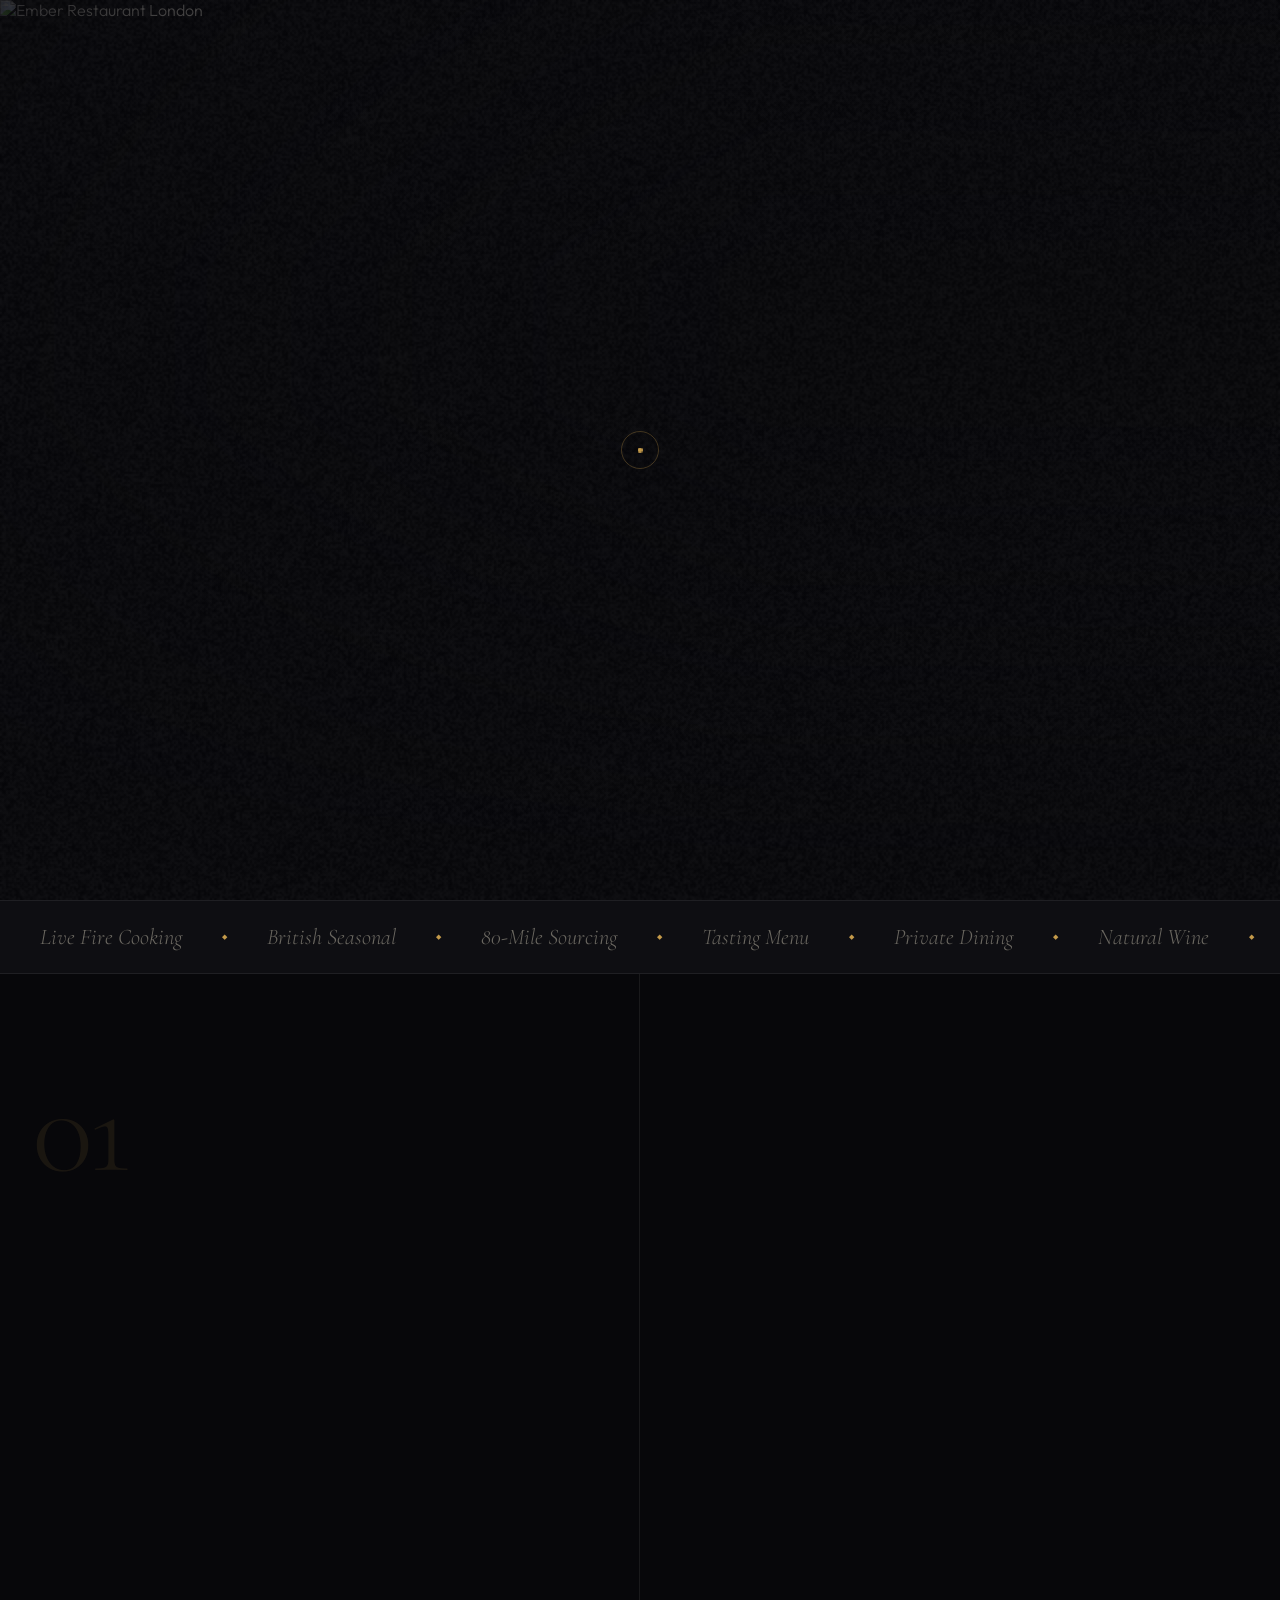
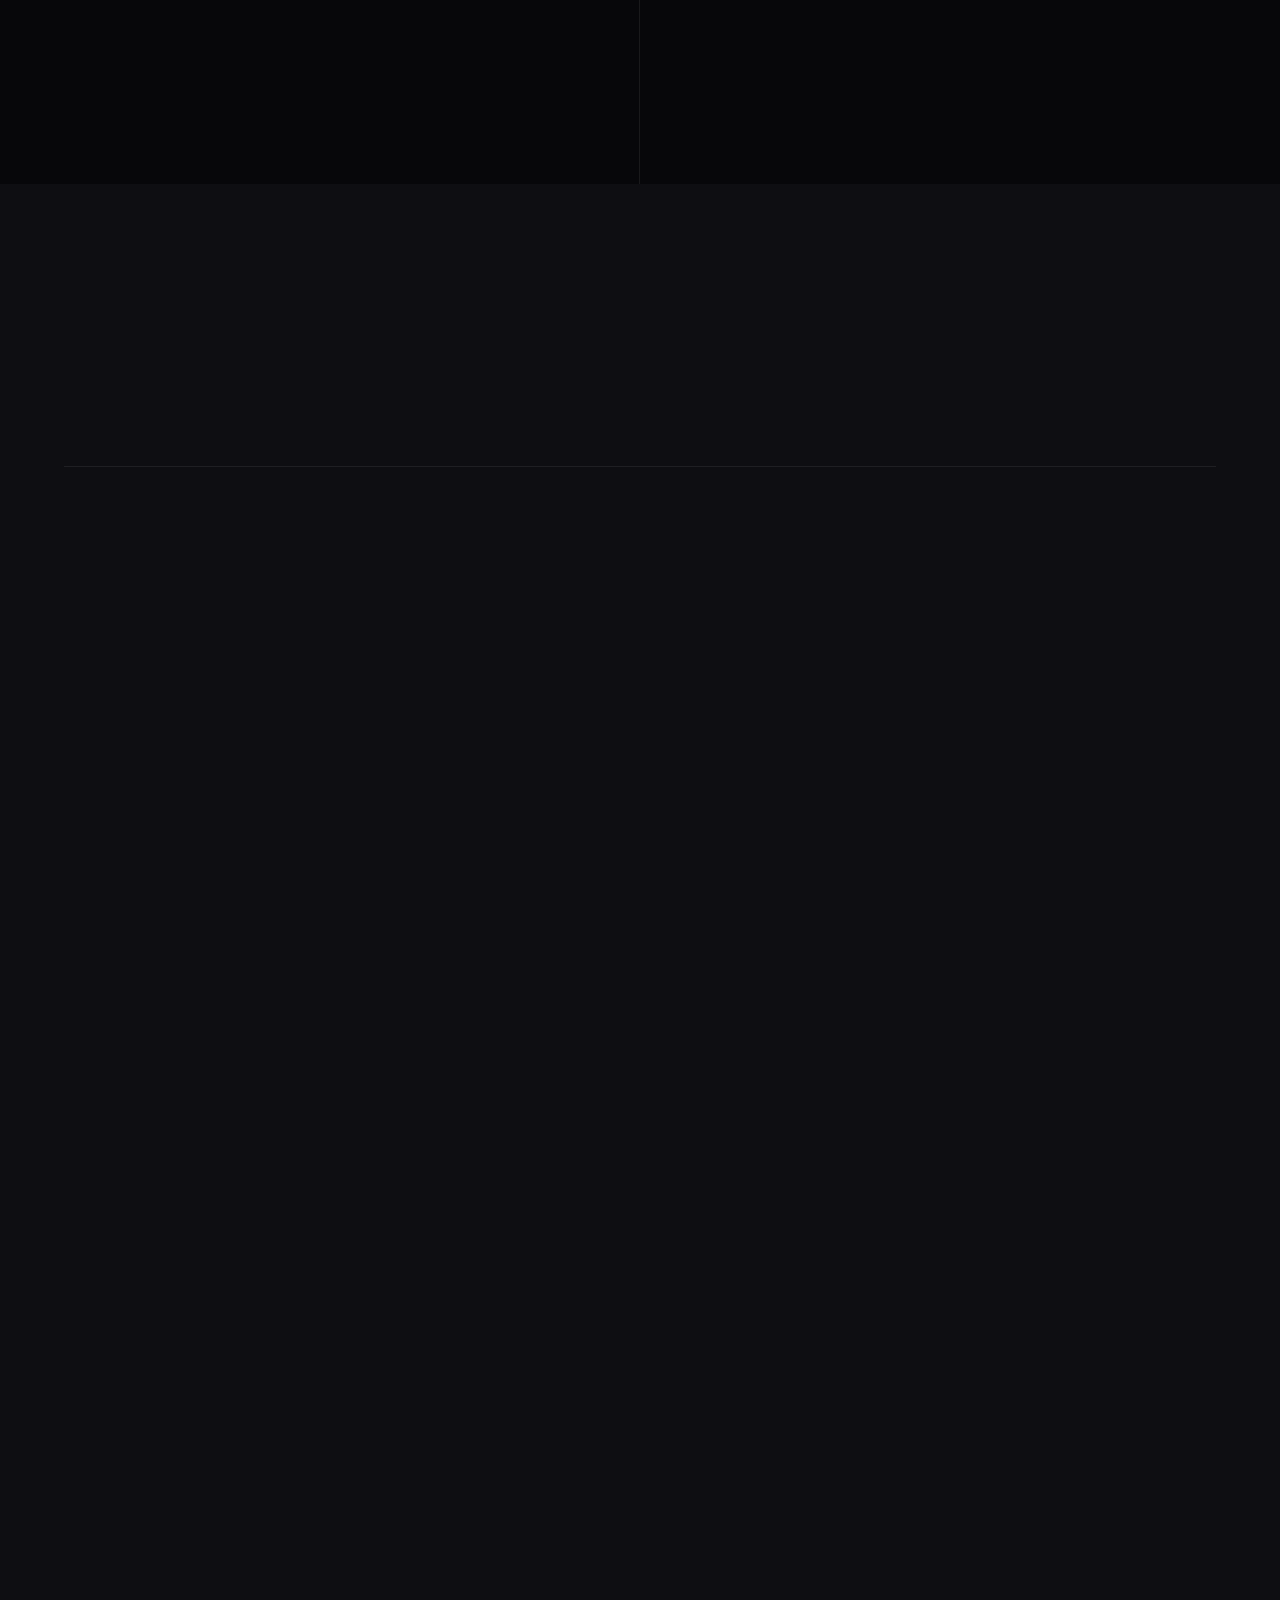
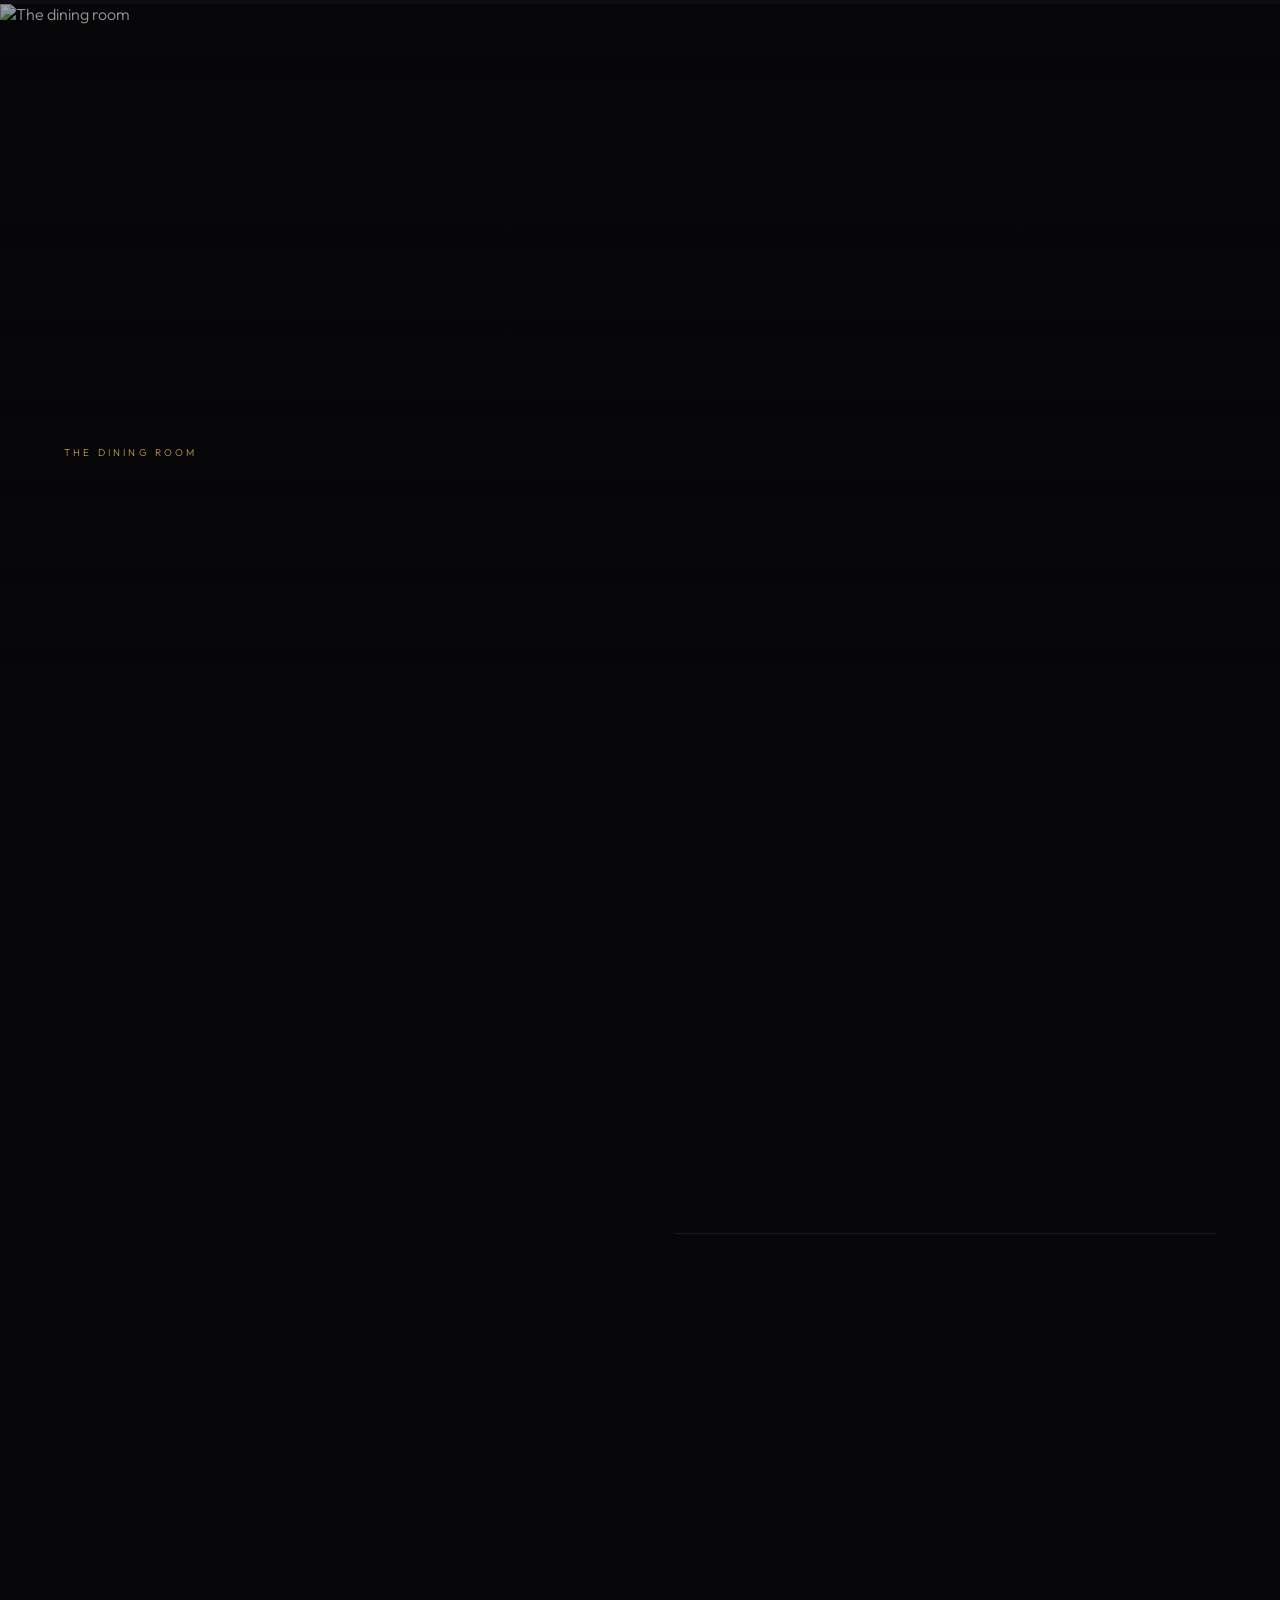
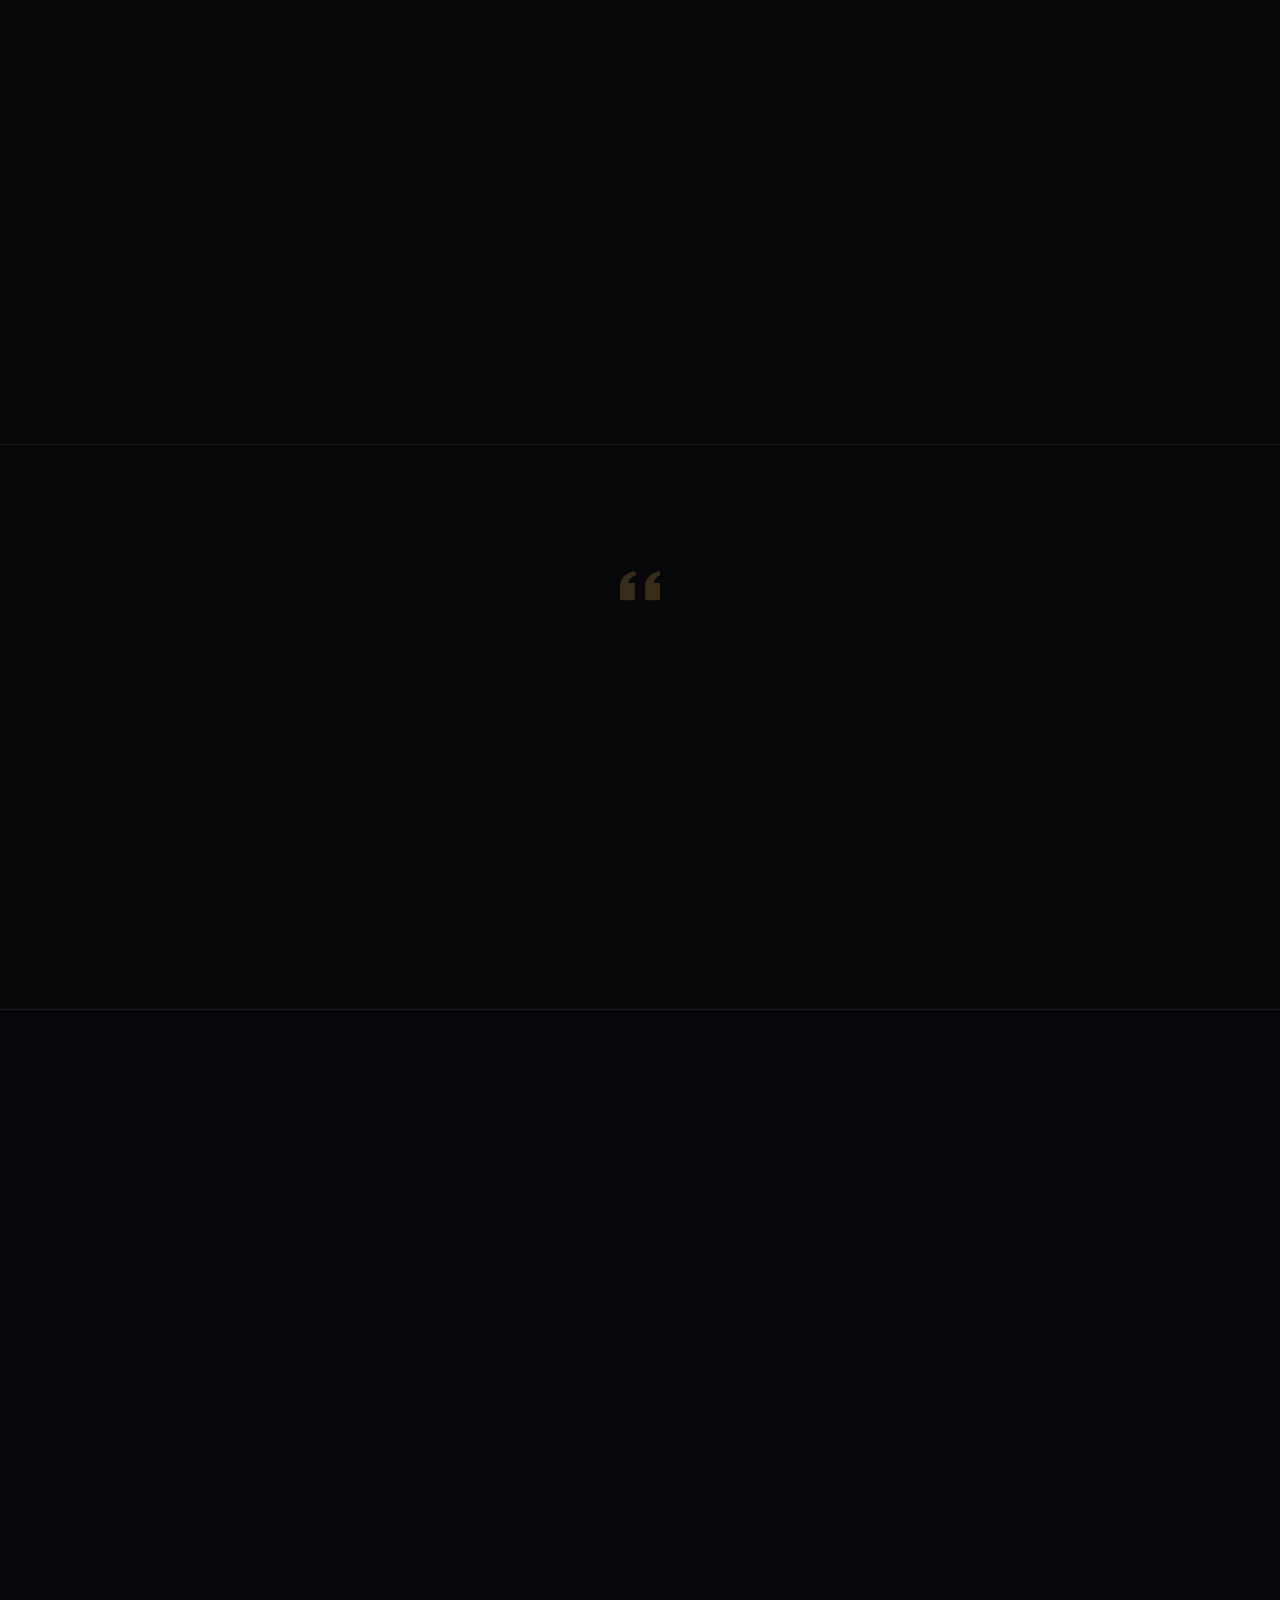
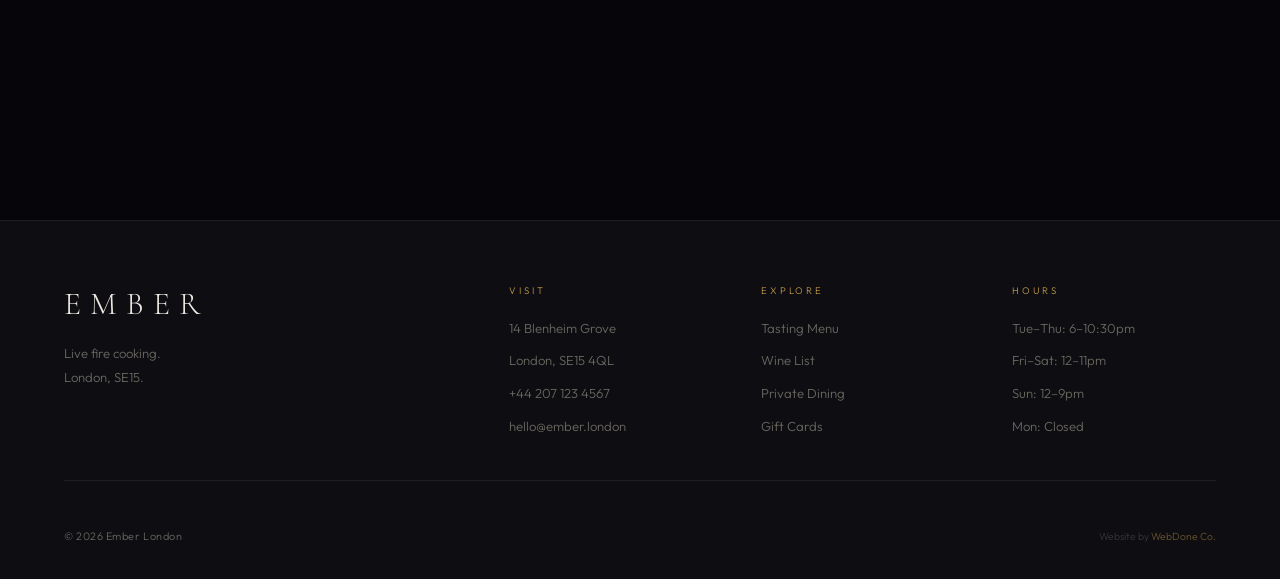
==== commit 16a0b0d4: "Add files via upload" ====
--- a/index.html
+++ b/index.html
@@ -1,760 +1,371 @@
 <!DOCTYPE html>
 <html lang="en">
 <head>
-<meta charset="UTF-8">
-<meta name="viewport" content="width=device-width, initial-scale=1.0">
-<title>EMBER — London</title>
-<link rel="preconnect" href="https://fonts.googleapis.com">
-<link rel="preconnect" href="https://fonts.gstatic.com" crossorigin>
-<link href="https://fonts.googleapis.com/css2?family=Playfair+Display:ital,wght@0,300;0,400;1,300;1,400&family=DM+Sans:wght@200;300;400&display=swap" rel="stylesheet">
-<style>
-*,*::before,*::after{margin:0;padding:0;box-sizing:border-box}
-:root{
-  --bg:#06060A;
-  --surface:#0D0D14;
-  --gold:#B8924A;
-  --gold2:#D4A96A;
-  --white:#F0EBE3;
-  --muted:#6B6860;
-  --serif:'Playfair Display',Georgia,serif;
-  --sans:'DM Sans',sans-serif;
-}
-html{scroll-behavior:auto;background:var(--bg)}
-body{background:var(--bg);color:var(--white);font-family:var(--sans);font-weight:300;overflow-x:hidden;cursor:none}
-
-/* CURSOR */
-.cur{position:fixed;width:6px;height:6px;background:var(--gold);border-radius:50%;pointer-events:none;z-index:9999;transform:translate(-50%,-50%);transition:width .2s,height .2s,background .2s}
-.cur-f{position:fixed;width:40px;height:40px;border:1px solid rgba(184,146,74,.35);border-radius:50%;pointer-events:none;z-index:9998;transform:translate(-50%,-50%);transition:width .45s cubic-bezier(.23,1,.32,1),height .45s cubic-bezier(.23,1,.32,1),border-color .3s}
-.cur.hover{width:12px;height:12px;background:var(--gold2)}
-.cur-f.hover{width:64px;height:64px;border-color:var(--gold)}
-
-/* GRAIN */
-.grain{position:fixed;inset:0;z-index:9990;pointer-events:none;opacity:.045}
-.grain canvas{width:100%;height:100%}
-
-/* LOADER */
-#loader{position:fixed;inset:0;background:var(--bg);z-index:9997;display:flex;flex-direction:column;align-items:center;justify-content:center;gap:2rem}
-.l-word{font-family:var(--serif);font-size:clamp(3rem,8vw,7rem);font-weight:300;letter-spacing:.15em;color:var(--white);overflow:hidden}
-.l-word span{display:block;transform:translateY(110%)}
-.l-bar{width:200px;height:1px;background:rgba(255,255,255,.08)}
-.l-fill{height:100%;width:0%;background:linear-gradient(90deg,var(--gold),var(--gold2))}
-.l-pct{font-size:.65rem;letter-spacing:.3em;color:var(--muted);font-family:var(--sans)}
-
-/* NAV */
-nav{position:fixed;top:0;left:0;right:0;z-index:500;padding:2.5rem 5%;display:flex;align-items:center;justify-content:space-between;mix-blend-mode:normal}
-nav::after{content:'';position:absolute;inset:0;background:linear-gradient(to bottom,rgba(6,6,10,.7),transparent);pointer-events:none;opacity:0;transition:opacity .4s}
-nav.scrolled::after{opacity:1}
-.n-logo{font-family:var(--serif);font-size:1.4rem;letter-spacing:.3em;font-weight:300;color:var(--white);text-transform:uppercase}
-.n-links{display:flex;gap:3rem;list-style:none}
-.n-links a{font-size:.68rem;letter-spacing:.2em;text-transform:uppercase;color:var(--muted);text-decoration:none;transition:color .3s}
-.n-links a:hover{color:var(--white)}
-.n-cta{font-size:.68rem;letter-spacing:.2em;text-transform:uppercase;color:var(--white);text-decoration:none;border-bottom:1px solid rgba(184,146,74,.5);padding-bottom:2px;transition:border-color .3s,color .3s}
-.n-cta:hover{color:var(--gold);border-color:var(--gold)}
-
-/* HERO */
-.hero{height:100vh;position:relative;overflow:hidden;display:flex;align-items:flex-end}
-#three-canvas{position:absolute;inset:0;z-index:1}
-.h-overlay{position:absolute;inset:0;z-index:2;background:linear-gradient(135deg,rgba(6,6,10,.7) 0%,rgba(6,6,10,.2) 50%,rgba(6,6,10,.75) 100%)}
-.h-content{position:relative;z-index:3;padding:0 5% 8vh;width:100%}
-.h-tag{font-size:.62rem;letter-spacing:.35em;color:var(--gold);text-transform:uppercase;margin-bottom:2.5rem;opacity:0;transform:translateY(15px)}
-.h-title{font-family:var(--serif);font-size:clamp(4.5rem,11vw,11rem);font-weight:300;line-height:.88;margin-bottom:3rem;letter-spacing:-.02em}
-.h-title .row{overflow:hidden;display:block}
-.h-title .row .inner{display:block;transform:translateY(105%)}
-.h-title em{font-style:italic;color:rgba(240,235,227,.7)}
-.h-foot{display:flex;align-items:flex-end;justify-content:space-between;opacity:0;transform:translateY(20px)}
-.h-desc{font-size:.9rem;line-height:1.85;color:var(--muted);max-width:36ch}
-.h-reserve{display:flex;flex-direction:column;align-items:flex-end;gap:1rem}
-.h-reserve-btn{font-size:.68rem;letter-spacing:.25em;text-transform:uppercase;color:var(--bg);background:var(--gold);padding:1.1rem 2.6rem;text-decoration:none;transition:background .3s}
-.h-reserve-btn:hover{background:var(--gold2)}
-.h-scroll{font-size:.58rem;letter-spacing:.3em;color:var(--muted);text-transform:uppercase;writing-mode:vertical-rl;display:flex;align-items:center;gap:.8rem}
-.h-scroll::before{content:'';display:block;width:1px;height:50px;background:linear-gradient(var(--gold),transparent)}
-
-/* MARQUEE */
-.marquee-wrap{padding:2rem 0;overflow:hidden;border-top:1px solid rgba(255,255,255,.06);border-bottom:1px solid rgba(255,255,255,.06);background:var(--surface)}
-.marquee-track{display:flex;gap:0;white-space:nowrap;animation:marquee 22s linear infinite}
-.marquee-item{font-family:var(--serif);font-size:clamp(1.2rem,2.5vw,1.8rem);font-weight:300;font-style:italic;color:var(--muted);padding:0 3rem;flex-shrink:0;transition:color .3s}
-.marquee-item:hover{color:var(--gold)}
-.marquee-dot{color:var(--gold);font-size:.5rem;vertical-align:middle;margin:0 .5rem}
-@keyframes marquee{0%{transform:translateX(0)}100%{transform:translateX(-50%)}}
-
-/* STORY */
-.story{padding:14vh 5%;display:grid;grid-template-columns:1fr 1fr;gap:10%;align-items:center;max-width:1500px;margin:0 auto}
-.st-left{}
-.st-num{font-family:var(--serif);font-size:clamp(8rem,15vw,14rem);font-weight:300;line-height:1;color:rgba(184,146,74,.12);letter-spacing:-.04em;margin-bottom:-2rem;display:block}
-.st-title{font-family:var(--serif);font-size:clamp(2.2rem,4vw,3.8rem);font-weight:300;line-height:1.15;margin-bottom:2.5rem}
-.st-title em{font-style:italic}
-.st-body{font-size:.9rem;line-height:2;color:var(--muted);max-width:44ch;margin-bottom:3rem}
-.st-link{font-size:.68rem;letter-spacing:.25em;text-transform:uppercase;color:var(--white);text-decoration:none;display:inline-flex;align-items:center;gap:1.2rem;border-bottom:1px solid rgba(184,146,74,.3);padding-bottom:4px;transition:border-color .3s,color .3s}
-.st-link::after{content:'';display:block;width:30px;height:1px;background:currentColor;transition:width .4s}
-.st-link:hover{color:var(--gold);border-color:var(--gold)}
-.st-link:hover::after{width:50px}
-.st-right{position:relative;height:680px}
-.st-img{width:100%;height:100%;object-fit:cover;display:block}
-.st-img-overlay{position:absolute;inset:0;background:linear-gradient(to top,rgba(6,6,10,.5) 0%,transparent 40%)}
-.st-img-line{position:absolute;left:0;bottom:0;width:40%;height:2px;background:linear-gradient(90deg,var(--gold),transparent)}
-
-/* HORIZONTAL SCROLL */
-.hscroll-section{padding:10vh 0;overflow:hidden}
-.hscroll-label{padding:0 5%;margin-bottom:4rem}
-.hscroll-track-wrap{overflow:hidden;position:relative}
-.hscroll-track{display:flex;gap:2rem;padding:0 5%;width:max-content;will-change:transform}
-.dish-card{width:420px;flex-shrink:0;position:relative;overflow:hidden;cursor:none}
-.dish-img{width:100%;height:520px;object-fit:cover;display:block;transform:scale(1.05);transition:transform .6s ease}
-.dish-card:hover .dish-img{transform:scale(1.0)}
-.dish-info{position:absolute;bottom:0;left:0;right:0;padding:2.5rem;background:linear-gradient(to top,rgba(6,6,10,.95) 0%,transparent 100%)}
-.dish-name{font-family:var(--serif);font-size:1.6rem;font-weight:300;margin-bottom:.5rem;line-height:1.2}
-.dish-name em{font-style:italic}
-.dish-meta{font-size:.72rem;color:var(--muted);letter-spacing:.1em;margin-bottom:1rem}
-.dish-price{font-family:var(--serif);font-size:1.2rem;color:var(--gold)}
-
-/* SPLIT SECTION */
-.split{display:grid;grid-template-columns:1fr 1fr;min-height:90vh}
-.split-img{position:relative;overflow:hidden}
-.split-img img{width:100%;height:100%;object-fit:cover;display:block;transform:scale(1.08)}
-.split-content{background:var(--surface);padding:10vh 8%;display:flex;flex-direction:column;justify-content:center}
-.sp-tag{font-size:.62rem;letter-spacing:.35em;color:var(--gold);text-transform:uppercase;margin-bottom:2rem}
-.sp-title{font-family:var(--serif);font-size:clamp(2.5rem,4.5vw,4rem);font-weight:300;line-height:1.1;margin-bottom:2.5rem}
-.sp-title em{font-style:italic}
-.sp-body{font-size:.88rem;line-height:2;color:var(--muted);margin-bottom:4rem;max-width:40ch}
-.sp-stats{display:grid;grid-template-columns:1fr 1fr;gap:2rem;border-top:1px solid rgba(255,255,255,.06);padding-top:3rem}
-.sp-stat-n{font-family:var(--serif);font-size:3rem;font-weight:300;color:var(--white);line-height:1}
-.sp-stat-l{font-size:.65rem;letter-spacing:.15em;color:var(--muted);margin-top:.4rem;text-transform:uppercase}
-
-/* TESTIMONIAL */
-.testi{padding:14vh 5%;text-align:center;max-width:900px;margin:0 auto}
-.testi-mark{font-family:var(--serif);font-size:6rem;line-height:.5;color:var(--gold);opacity:.3;margin-bottom:2rem}
-.testi-text{font-family:var(--serif);font-size:clamp(1.5rem,3vw,2.4rem);font-weight:300;font-style:italic;line-height:1.5;color:var(--white);margin-bottom:2.5rem}
-.testi-author{font-size:.68rem;letter-spacing:.25em;color:var(--muted);text-transform:uppercase}
-
-/* RESERVE */
-.reserve-sec{position:relative;min-height:85vh;display:flex;align-items:center;justify-content:center;overflow:hidden}
-#res-canvas{position:absolute;inset:0;z-index:1}
-.res-overlay{position:absolute;inset:0;z-index:2;background:rgba(6,6,10,.8)}
-.res-content{position:relative;z-index:3;text-align:center;padding:5%}
-.res-title{font-family:var(--serif);font-size:clamp(3rem,8vw,8rem);font-weight:300;line-height:.95;margin-bottom:3rem;letter-spacing:-.02em}
-.res-title em{font-style:italic;color:var(--gold)}
-.res-sub{font-size:.9rem;color:var(--muted);line-height:1.9;max-width:38ch;margin:0 auto 4rem}
-.res-btns{display:flex;justify-content:center;gap:2rem;align-items:center;flex-wrap:wrap}
-.btn-gold{font-size:.7rem;letter-spacing:.2em;text-transform:uppercase;color:var(--bg);background:var(--gold);padding:1.1rem 3rem;text-decoration:none;transition:background .3s;font-weight:400}
-.btn-gold:hover{background:var(--gold2)}
-.btn-outline{font-size:.7rem;letter-spacing:.2em;text-transform:uppercase;color:var(--white);border:1px solid rgba(255,255,255,.2);padding:1.1rem 3rem;text-decoration:none;transition:border-color .3s,color .3s}
-.btn-outline:hover{border-color:var(--gold);color:var(--gold)}
-
-/* FOOTER */
-footer{padding:5rem 5%;background:var(--surface);border-top:1px solid rgba(255,255,255,.05)}
-.ft-top{display:grid;grid-template-columns:2fr 1fr 1fr 1fr;gap:4rem;padding-bottom:4rem;border-bottom:1px solid rgba(255,255,255,.05);margin-bottom:3rem}
-.ft-brand{font-family:var(--serif);font-size:2rem;letter-spacing:.3em;text-transform:uppercase;font-weight:300;margin-bottom:1.5rem}
-.ft-tagline{font-size:.82rem;color:var(--muted);line-height:1.8;max-width:28ch}
-.ft-col-title{font-size:.62rem;letter-spacing:.3em;text-transform:uppercase;color:var(--gold);margin-bottom:1.5rem}
-.ft-col ul{list-style:none}
-.ft-col li{margin-bottom:.8rem}
-.ft-col a{font-size:.82rem;color:var(--muted);text-decoration:none;transition:color .3s}
-.ft-col a:hover{color:var(--white)}
-.ft-bottom{display:flex;justify-content:space-between;align-items:center}
-.ft-copy{font-size:.68rem;color:var(--muted)}
-.ft-credit{font-size:.65rem;color:rgba(107,104,96,.4)}
-.ft-credit a{color:rgba(184,146,74,.5);text-decoration:none;transition:color .3s}
-.ft-credit a:hover{color:var(--gold)}
-
-/* section label reuse */
-.sec-label{font-size:.62rem;letter-spacing:.35em;color:var(--gold);text-transform:uppercase;margin-bottom:1.5rem}
-.sec-title{font-family:var(--serif);font-size:clamp(2rem,3.5vw,3rem);font-weight:300;line-height:1.15}
-.sec-title em{font-style:italic}
-
-/* responsive */
-@media(max-width:900px){
-  nav{padding:1.5rem 5%}
-  .n-links{display:none}
-  .h-title{font-size:clamp(3.5rem,14vw,7rem)}
-  .h-foot{flex-direction:column;align-items:flex-start;gap:2rem}
-  .story{grid-template-columns:1fr;gap:4rem;padding:10vh 5%}
-  .st-right{height:400px}
-  .split{grid-template-columns:1fr}
-  .split-img{height:50vw;min-height:300px}
-  .ft-top{grid-template-columns:1fr 1fr;gap:2rem}
-  .ft-bottom{flex-direction:column;gap:1rem;text-align:center}
-  .dish-card{width:300px}
-  .dish-img{height:380px}
-}
-</style>
+  <meta charset="UTF-8">
+  <meta name="viewport" content="width=device-width, initial-scale=1.0">
+  <title>Ember — London</title>
+  <link rel="preconnect" href="https://fonts.googleapis.com">
+  <link rel="preconnect" href="https://fonts.gstatic.com" crossorigin>
+  <link href="https://fonts.googleapis.com/css2?family=Cormorant:ital,wght@0,300;0,400;0,500;1,300;1,400;1,500&family=Outfit:wght@200;300;400&display=swap" rel="stylesheet">
+  <link rel="stylesheet" href="css/reset.css">
+  <link rel="stylesheet" href="css/main.css">
+  <link rel="stylesheet" href="css/loader.css">
+  <link rel="stylesheet" href="css/nav.css">
+  <link rel="stylesheet" href="css/hero.css">
+  <link rel="stylesheet" href="css/sections.css">
+  <link rel="stylesheet" href="css/footer.css">
 </head>
-<body>
-
-<!-- Grain -->
-<div class="grain"><canvas id="grainCanvas"></canvas></div>
-
-<!-- Cursor -->
-<div class="cur" id="cur"></div>
-<div class="cur-f" id="curf"></div>
-
-<!-- Loader -->
-<div id="loader">
-  <div class="l-word"><span id="lWord">Ember</span></div>
-  <div class="l-bar"><div class="l-fill" id="lFill"></div></div>
-  <div class="l-pct" id="lPct">0%</div>
-</div>
-
-<!-- Nav -->
-<nav id="nav">
-  <div class="n-logo">Ember</div>
-  <ul class="n-links">
-    <li><a href="#">Story</a></li>
-    <li><a href="#">Menu</a></li>
-    <li><a href="#">Events</a></li>
-    <li><a href="#">Contact</a></li>
-  </ul>
-  <a href="#reserve" class="n-cta">Reserve</a>
-</nav>
-
-<!-- HERO -->
-<section class="hero">
-  <canvas id="three-canvas"></canvas>
-  <div class="h-overlay"></div>
-  <div class="h-content">
-    <p class="h-tag" id="hTag">London · Fine Dining · Est. 2019</p>
-    <h1 class="h-title">
-      <span class="row"><span class="inner" id="ht1">Fire.</span></span>
-      <span class="row"><span class="inner" id="ht2">Craft.</span></span>
-      <span class="row"><span class="inner" id="ht3"><em>Ritual.</em></span></span>
-    </h1>
-    <div class="h-foot" id="hFoot">
-      <p class="h-desc">A restaurant built around the oldest cooking technique known to man — and the most honest.</p>
-      <div class="h-reserve">
-        <a href="#reserve" class="h-reserve-btn">Reserve a Table</a>
-        <span class="h-scroll">Scroll</span>
-      </div>
+<body data-scroll>
+
+  <!-- LOADER -->
+  <div id="loader">
+    <div class="loader-inner">
+      <p class="loader-label">London</p>
+      <h1 class="loader-word">
+        <span class="lw-row"><span>Ember</span></span>
+      </h1>
+      <div class="loader-bar"><div class="loader-progress" id="lp"></div></div>
     </div>
   </div>
-</section>
-
-<!-- MARQUEE -->
-<div class="marquee-wrap">
-  <div class="marquee-track" id="mtrack">
-    <span class="marquee-item">Live Fire Cooking</span><span class="marquee-dot">◆</span>
-    <span class="marquee-item">British Seasonal</span><span class="marquee-dot">◆</span>
-    <span class="marquee-item">80-Mile Sourcing</span><span class="marquee-dot">◆</span>
-    <span class="marquee-item">Tasting Menu</span><span class="marquee-dot">◆</span>
-    <span class="marquee-item">Private Dining</span><span class="marquee-dot">◆</span>
-    <span class="marquee-item">Wine Pairing</span><span class="marquee-dot">◆</span>
-    <span class="marquee-item">Live Fire Cooking</span><span class="marquee-dot">◆</span>
-    <span class="marquee-item">British Seasonal</span><span class="marquee-dot">◆</span>
-    <span class="marquee-item">80-Mile Sourcing</span><span class="marquee-dot">◆</span>
-    <span class="marquee-item">Tasting Menu</span><span class="marquee-dot">◆</span>
-    <span class="marquee-item">Private Dining</span><span class="marquee-dot">◆</span>
-    <span class="marquee-item">Wine Pairing</span><span class="marquee-dot">◆</span>
+
+  <!-- CURSOR -->
+  <div class="cursor-dot" id="cd"></div>
+  <div class="cursor-circle" id="cc"></div>
+
+  <!-- NAV -->
+  <nav id="nav">
+    <a href="/" class="nav-logo">Ember</a>
+    <ul class="nav-menu">
+      <li><a href="#story">Story</a></li>
+      <li><a href="#menu">Menu</a></li>
+      <li><a href="#space">The Space</a></li>
+      <li><a href="#reserve">Reserve</a></li>
+    </ul>
+    <a href="#reserve" class="nav-book">Book a Table</a>
+  </nav>
+
+  <!-- HERO -->
+  <section id="hero">
+    <div class="hero-media">
+      <img
+        class="hero-img"
+        src="https://images.pexels.com/photos/1267320/pexels-photo-1267320.jpeg?auto=compress&cs=tinysrgb&w=1920&h=1080&fit=crop"
+        alt="Ember Restaurant London"
+      >
+      <div class="hero-img-cover"></div>
+    </div>
+
+    <div class="hero-content">
+      <div class="hero-top">
+        <span class="hero-loc" id="hLoc">London — Est. 2019</span>
+      </div>
+      <div class="hero-title-wrap">
+        <h1 class="hero-title">
+          <span class="ht-row"><em class="ht-inner" id="ht0">Where fire</em></span>
+          <span class="ht-row"><span class="ht-inner" id="ht1">becomes</span></span>
+          <span class="ht-row"><em class="ht-inner" id="ht2">flavour.</em></span>
+        </h1>
+      </div>
+      <div class="hero-bottom" id="hBottom">
+        <p class="hero-desc">A restaurant built on the oldest cooking technique and the most honest philosophy — let the ingredient speak.</p>
+        <a href="#reserve" class="hero-cta magnetic">Reserve a Table</a>
+      </div>
+    </div>
+
+    <div class="hero-scroll-hint">
+      <div class="scroll-line"></div>
+      <span>Scroll</span>
+    </div>
+  </section>
+
+  <!-- TICKER -->
+  <div class="ticker">
+    <div class="ticker-track">
+      <span>Live Fire Cooking</span><i>◆</i>
+      <span>British Seasonal</span><i>◆</i>
+      <span>80-Mile Sourcing</span><i>◆</i>
+      <span>Tasting Menu</span><i>◆</i>
+      <span>Private Dining</span><i>◆</i>
+      <span>Natural Wine</span><i>◆</i>
+      <span>Live Fire Cooking</span><i>◆</i>
+      <span>British Seasonal</span><i>◆</i>
+      <span>80-Mile Sourcing</span><i>◆</i>
+      <span>Tasting Menu</span><i>◆</i>
+      <span>Private Dining</span><i>◆</i>
+      <span>Natural Wine</span><i>◆</i>
+    </div>
   </div>
-</div>
-
-<!-- STORY -->
-<section class="story" id="story">
-  <div class="st-left" id="stLeft">
-    <span class="st-num">01</span>
-    <h2 class="st-title">The art of<br>cooking with <em>fire</em></h2>
-    <p class="st-body">We believe the best food is not the most complicated. It is the most considered. At Ember, every dish begins with a single question: what does this ingredient want to become under heat, smoke, and time?</p>
-    <a href="#" class="st-link">Our full story</a>
+
+  <!-- STORY -->
+  <section id="story" class="section-story">
+    <div class="story-left">
+      <div class="story-index">01</div>
+      <div class="story-text">
+        <p class="section-tag reveal-fade">Our Philosophy</p>
+        <h2 class="section-heading reveal-up">
+          Food that remembers<br>where it <em>came from</em>
+        </h2>
+        <p class="story-body reveal-fade">
+          Every dish at Ember begins with a single question: what does this ingredient want to become? We source exclusively from British farms within 80 miles of London. The seasons write our menu. We follow.
+        </p>
+        <a href="#" class="text-link reveal-fade">
+          <span>Read our story</span>
+          <svg width="40" height="1" viewBox="0 0 40 1"><line x1="0" y1="0.5" x2="40" y2="0.5" stroke="currentColor"/></svg>
+        </a>
+      </div>
+    </div>
+    <div class="story-right reveal-img">
+      <div class="story-img-wrap">
+        <img
+          src="https://images.pexels.com/photos/2233729/pexels-photo-2233729.jpeg?auto=compress&cs=tinysrgb&w=900&h=1100&fit=crop"
+          alt="Chef at Ember"
+          class="parallax-img"
+        >
+      </div>
+      <div class="story-img-caption">Head Chef — Marcus Webb</div>
+    </div>
+  </section>
+
+  <!-- MENU -->
+  <section id="menu" class="section-menu">
+    <div class="menu-header">
+      <div>
+        <p class="section-tag reveal-fade">Seasonal Menu</p>
+        <h2 class="section-heading reveal-up">Taste the <em>season</em></h2>
+      </div>
+      <a href="#" class="text-link reveal-fade">
+        <span>Full menu</span>
+        <svg width="40" height="1" viewBox="0 0 40 1"><line x1="0" y1="0.5" x2="40" y2="0.5" stroke="currentColor"/></svg>
+      </a>
+    </div>
+
+    <div class="menu-list">
+      <div class="menu-item reveal-item">
+        <div class="mi-img">
+          <img src="https://images.pexels.com/photos/1640772/pexels-photo-1640772.jpeg?auto=compress&cs=tinysrgb&w=700&h=500&fit=crop" alt="Celeriac" loading="lazy">
+        </div>
+        <div class="mi-info">
+          <h3><em>Ember-roasted</em> Celeriac</h3>
+          <p>Smoked crème fraîche, hazelnuts, wild chervil, aged sherry vinegar</p>
+          <span class="mi-tag">Starter</span>
+        </div>
+        <div class="mi-price">£18</div>
+      </div>
+
+      <div class="menu-item reveal-item">
+        <div class="mi-img">
+          <img src="https://images.pexels.com/photos/1199957/pexels-photo-1199957.jpeg?auto=compress&cs=tinysrgb&w=700&h=500&fit=crop" alt="Rib" loading="lazy">
+        </div>
+        <div class="mi-info">
+          <h3>Dry-aged <em>Longhorn</em> Rib</h3>
+          <p>45-day aged, bone marrow butter, heritage watercress, smoked salt</p>
+          <span class="mi-tag">Signature</span>
+        </div>
+        <div class="mi-price">£52</div>
+      </div>
+
+      <div class="menu-item reveal-item">
+        <div class="mi-img">
+          <img src="https://images.pexels.com/photos/3763847/pexels-photo-3763847.jpeg?auto=compress&cs=tinysrgb&w=700&h=500&fit=crop" alt="Turbot" loading="lazy">
+        </div>
+        <div class="mi-info">
+          <h3>Cornish <em>Turbot</em></h3>
+          <p>Burnt leek ash, sea herbs, saffron butter, lemon verbena</p>
+          <span class="mi-tag">Main</span>
+        </div>
+        <div class="mi-price">£44</div>
+      </div>
+
+      <div class="menu-item reveal-item">
+        <div class="mi-img">
+          <img src="https://images.pexels.com/photos/1279330/pexels-photo-1279330.jpeg?auto=compress&cs=tinysrgb&w=700&h=500&fit=crop" alt="Chocolate" loading="lazy">
+        </div>
+        <div class="mi-info">
+          <h3>Smoked <em>Dark Chocolate</em></h3>
+          <p>Single origin 72%, sea salt caramel, malt ice cream, candied cocoa nib</p>
+          <span class="mi-tag">Dessert</span>
+        </div>
+        <div class="mi-price">£14</div>
+      </div>
+    </div>
+  </section>
+
+  <!-- FULL BLEED IMAGE -->
+  <div class="full-bleed">
+    <div class="fb-img-wrap">
+      <img
+        src="https://images.pexels.com/photos/941861/pexels-photo-941861.jpeg?auto=compress&cs=tinysrgb&w=1920&h=900&fit=crop"
+        alt="The dining room"
+        class="parallax-img fb-img"
+        loading="lazy"
+      >
+      <div class="fb-overlay"></div>
+    </div>
+    <div class="fb-caption">
+      <p class="section-tag">The Dining Room</p>
+      <h2 class="fb-title reveal-up">An atmosphere<br>of its <em>own</em></h2>
+    </div>
   </div>
-  <div class="st-right" id="stRight">
-    <img class="st-img" src="https://images.pexels.com/photos/2233729/pexels-photo-2233729.jpeg?auto=compress&cs=tinysrgb&w=900" alt="Chef" loading="lazy">
-    <div class="st-img-overlay"></div>
-    <div class="st-img-line"></div>
-  </div>
-</section>
-
-<!-- HORIZONTAL SCROLL MENU -->
-<section class="hscroll-section" id="hscroll">
-  <div class="hscroll-label">
-    <p class="sec-label">Tasting Menu</p>
-    <h2 class="sec-title">Dishes of the <em>season</em></h2>
-  </div>
-  <div class="hscroll-track-wrap">
-    <div class="hscroll-track" id="htrack">
-      <div class="dish-card">
-        <img class="dish-img" src="https://images.pexels.com/photos/1640772/pexels-photo-1640772.jpeg?auto=compress&cs=tinysrgb&w=800" alt="dish" loading="lazy">
-        <div class="dish-info">
-          <div class="dish-name"><em>Ember-roasted</em> Celeriac</div>
-          <div class="dish-meta">Starter · Vegetarian</div>
-          <div class="dish-price">£18</div>
-        </div>
-      </div>
-      <div class="dish-card">
-        <img class="dish-img" src="https://images.pexels.com/photos/1199957/pexels-photo-1199957.jpeg?auto=compress&cs=tinysrgb&w=800" alt="dish" loading="lazy">
-        <div class="dish-info">
-          <div class="dish-name">Dry-aged <em>Longhorn</em> Rib</div>
-          <div class="dish-meta">Main · Signature</div>
-          <div class="dish-price">£52</div>
-        </div>
-      </div>
-      <div class="dish-card">
-        <img class="dish-img" src="https://images.pexels.com/photos/3763847/pexels-photo-3763847.jpeg?auto=compress&cs=tinysrgb&w=800" alt="dish" loading="lazy">
-        <div class="dish-info">
-          <div class="dish-name">Cornish <em>Turbot</em></div>
-          <div class="dish-meta">Main · Seasonal</div>
-          <div class="dish-price">£44</div>
-        </div>
-      </div>
-      <div class="dish-card">
-        <img class="dish-img" src="https://images.pexels.com/photos/1279330/pexels-photo-1279330.jpeg?auto=compress&cs=tinysrgb&w=800" alt="dish" loading="lazy">
-        <div class="dish-info">
-          <div class="dish-name">Smoked <em>Chocolate</em></div>
-          <div class="dish-meta">Dessert · Chef's Favourite</div>
-          <div class="dish-price">£14</div>
-        </div>
-      </div>
-      <div class="dish-card">
-        <img class="dish-img" src="https://images.pexels.com/photos/699953/pexels-photo-699953.jpeg?auto=compress&cs=tinysrgb&w=800" alt="dish" loading="lazy">
-        <div class="dish-info">
-          <div class="dish-name"><em>Wild</em> Mushroom Broth</div>
-          <div class="dish-meta">Starter · Forager's Pick</div>
-          <div class="dish-price">£15</div>
-        </div>
-      </div>
-    </div>
-  </div>
-</section>
-
-<!-- SPLIT -->
-<section class="split" id="splitSec">
-  <div class="split-img" id="splitImg">
-    <img id="splitImgEl" src="https://images.pexels.com/photos/696218/pexels-photo-696218.jpeg?auto=compress&cs=tinysrgb&w=1200" alt="Interior" loading="lazy">
-  </div>
-  <div class="split-content" id="splitContent">
-    <p class="sp-tag">The Space</p>
-    <h2 class="sp-title">Designed for the<br><em>unhurried</em> meal</h2>
-    <p class="sp-body">50 covers across two rooms. No background music that fights conversation. Lighting that changes with the evening. A room that knows its purpose.</p>
-    <div class="sp-stats">
-      <div>
-        <div class="sp-stat-n" data-count="50">0</div>
-        <div class="sp-stat-l">Covers</div>
-      </div>
-      <div>
-        <div class="sp-stat-n" data-count="14">0</div>
-        <div class="sp-stat-l">Seasonal dishes</div>
-      </div>
-      <div>
-        <div class="sp-stat-n" data-count="6">0</div>
-        <div class="sp-stat-l">Years open</div>
-      </div>
-      <div>
-        <div class="sp-stat-n" data-count="80">0</div>
-        <div class="sp-stat-l">Mile sourcing</div>
-      </div>
-    </div>
-  </div>
-</section>
-
-<!-- TESTIMONIAL -->
-<section class="testi" id="testi">
-  <div class="testi-mark">"</div>
-  <blockquote class="testi-text">The best meal I have eaten in London in five years. Every course felt inevitable — like the ingredient had been waiting to become that dish.</blockquote>
-  <cite class="testi-author">The Guardian · Restaurant of the Year Finalist</cite>
-</section>
-
-<!-- RESERVE -->
-<section class="reserve-sec" id="reserve">
-  <canvas id="res-canvas"></canvas>
-  <div class="res-overlay"></div>
-  <div class="res-content">
-    <h2 class="res-title">An evening<br>worth <em>keeping</em></h2>
-    <p class="res-sub">Tables for Thursday through Saturday evenings fill weeks in advance. We recommend booking early.</p>
-    <div class="res-btns">
-      <a href="tel:+442071234567" class="btn-gold">+44 207 123 4567</a>
-      <a href="#" class="btn-outline">Book Online</a>
-    </div>
-  </div>
-</section>
-
-<!-- FOOTER -->
-<footer>
-  <div class="ft-top">
-    <div>
-      <div class="ft-brand">Ember</div>
-      <p class="ft-tagline">Live fire cooking in the heart of London. Open Tuesday through Sunday.</p>
-    </div>
-    <div class="ft-col">
-      <div class="ft-col-title">Visit</div>
-      <ul>
-        <li><a href="#">14 Blenheim Grove</a></li>
-        <li><a href="#">London, SE15 4QL</a></li>
-        <li><a href="#">+44 207 123 4567</a></li>
-      </ul>
-    </div>
-    <div class="ft-col">
-      <div class="ft-col-title">Explore</div>
-      <ul>
-        <li><a href="#">Menu</a></li>
-        <li><a href="#">Private Dining</a></li>
-        <li><a href="#">Events</a></li>
-        <li><a href="#">Gift Cards</a></li>
-      </ul>
-    </div>
-    <div class="ft-col">
-      <div class="ft-col-title">Hours</div>
-      <ul>
-        <li><a href="#">Tue–Thu: 6–10:30pm</a></li>
-        <li><a href="#">Fri–Sat: 12–11pm</a></li>
-        <li><a href="#">Sun: 12–9pm</a></li>
-        <li><a href="#">Mon: Closed</a></li>
-      </ul>
-    </div>
-  </div>
-  <div class="ft-bottom">
-    <div class="ft-copy">© 2026 Ember London. All rights reserved.</div>
-    <div class="ft-credit">Website by <a href="https://webdoneco.com" target="_blank">WebDone Co.</a></div>
-  </div>
-</footer>
-
-<!-- THREE.JS -->
-<script src="https://cdnjs.cloudflare.com/ajax/libs/three.js/r128/three.min.js"></script>
-<!-- GSAP -->
+
+  <!-- SPACE -->
+  <section id="space" class="section-space">
+    <div class="space-grid">
+      <div class="space-img-main reveal-img">
+        <img
+          src="https://images.pexels.com/photos/696218/pexels-photo-696218.jpeg?auto=compress&cs=tinysrgb&w=900&h=1100&fit=crop"
+          alt="Interior"
+          loading="lazy"
+          class="parallax-img"
+        >
+      </div>
+      <div class="space-right">
+        <div class="space-content">
+          <p class="section-tag reveal-fade">The Space</p>
+          <h2 class="section-heading reveal-up">Designed for the<br><em>unhurried</em> meal</h2>
+          <p class="space-body reveal-fade">
+            50 covers across two rooms. No music that fights conversation. Lighting that shifts with the evening. A room that knows its purpose.
+          </p>
+          <div class="space-stats">
+            <div class="stat reveal-stat">
+              <span class="stat-n" data-count="50">0</span>
+              <span class="stat-l">Covers</span>
+            </div>
+            <div class="stat reveal-stat">
+              <span class="stat-n" data-count="14">0</span>
+              <span class="stat-l">Seasonal dishes</span>
+            </div>
+            <div class="stat reveal-stat">
+              <span class="stat-n" data-count="6">0</span>
+              <span class="stat-l">Years open</span>
+            </div>
+            <div class="stat reveal-stat">
+              <span class="stat-n" data-count="80">0</span>
+              <span class="stat-l">Mile radius</span>
+            </div>
+          </div>
+        </div>
+        <div class="space-img-small reveal-img">
+          <img
+            src="https://images.pexels.com/photos/1484516/pexels-photo-1484516.jpeg?auto=compress&cs=tinysrgb&w=700&h=500&fit=crop"
+            alt="Table setting"
+            loading="lazy"
+            class="parallax-img"
+          >
+        </div>
+      </div>
+    </div>
+  </section>
+
+  <!-- QUOTE -->
+  <section class="section-quote">
+    <div class="quote-inner">
+      <svg class="quote-mark" viewBox="0 0 60 44" fill="none" xmlns="http://www.w3.org/2000/svg">
+        <path d="M0 44V26.4C0 11.467 7.2 3.2 21.6 0L25.2 5.6C18.4 7.467 14.267 11.6 12.8 18H22.4V44H0ZM37.6 44V26.4C37.6 11.467 44.8 3.2 59.2 0L62.8 5.6C56 7.467 51.867 11.6 50.4 18H60V44H37.6Z" fill="currentColor"/>
+      </svg>
+      <blockquote class="quote-text reveal-up">
+        The best meal I have eaten in London in five years. Every course felt inevitable — like the ingredient had been waiting to become that dish.
+      </blockquote>
+      <cite class="quote-source reveal-fade">The Guardian &nbsp;·&nbsp; Restaurant of the Year Finalist</cite>
+    </div>
+  </section>
+
+  <!-- RESERVE -->
+  <section id="reserve" class="section-reserve">
+    <div class="reserve-img-wrap">
+      <img
+        src="https://images.pexels.com/photos/3184183/pexels-photo-3184183.jpeg?auto=compress&cs=tinysrgb&w=1920&h=1080&fit=crop"
+        alt="Reserve"
+        loading="lazy"
+        class="parallax-img"
+      >
+      <div class="reserve-overlay"></div>
+    </div>
+    <div class="reserve-content">
+      <p class="section-tag reveal-fade">Reservations</p>
+      <h2 class="reserve-title reveal-up">
+        Join us for<br>an <em>evening</em>
+      </h2>
+      <p class="reserve-sub reveal-fade">
+        Tables fill quickly Thursday through Saturday. We recommend reserving two weeks in advance.
+      </p>
+      <div class="reserve-actions reveal-fade">
+        <a href="tel:+442071234567" class="btn-primary magnetic">+44 207 123 4567</a>
+        <a href="#" class="btn-ghost magnetic">Book Online</a>
+      </div>
+      <div class="reserve-hours reveal-fade">
+        <div class="rh-item">
+          <span class="rh-day">Tue — Thu</span>
+          <span class="rh-time">6:00 — 10:30pm</span>
+        </div>
+        <div class="rh-divider"></div>
+        <div class="rh-item">
+          <span class="rh-day">Fri — Sat</span>
+          <span class="rh-time">12:00 — 11:00pm</span>
+        </div>
+        <div class="rh-divider"></div>
+        <div class="rh-item">
+          <span class="rh-day">Sunday</span>
+          <span class="rh-time">12:00 — 9:00pm</span>
+        </div>
+      </div>
+    </div>
+  </section>
+
+  <!-- FOOTER -->
+  <footer id="footer">
+    <div class="footer-top">
+      <div class="ft-brand">
+        <p class="ft-logo">Ember</p>
+        <p class="ft-tagline">Live fire cooking.<br>London, SE15.</p>
+      </div>
+      <nav class="ft-nav">
+        <div class="ft-col">
+          <p class="ft-col-title">Visit</p>
+          <ul>
+            <li>14 Blenheim Grove</li>
+            <li>London, SE15 4QL</li>
+            <li><a href="tel:+442071234567">+44 207 123 4567</a></li>
+            <li><a href="mailto:hello@ember.london">hello@ember.london</a></li>
+          </ul>
+        </div>
+        <div class="ft-col">
+          <p class="ft-col-title">Explore</p>
+          <ul>
+            <li><a href="#">Tasting Menu</a></li>
+            <li><a href="#">Wine List</a></li>
+            <li><a href="#">Private Dining</a></li>
+            <li><a href="#">Gift Cards</a></li>
+          </ul>
+        </div>
+        <div class="ft-col">
+          <p class="ft-col-title">Hours</p>
+          <ul>
+            <li>Tue–Thu: 6–10:30pm</li>
+            <li>Fri–Sat: 12–11pm</li>
+            <li>Sun: 12–9pm</li>
+            <li>Mon: Closed</li>
+          </ul>
+        </div>
+      </nav>
+    </div>
+    <div class="footer-bottom">
+      <p class="ft-copy">© 2026 Ember London</p>
+      <p class="ft-credit">Website by <a href="https://webdoneco.com" target="_blank">WebDone Co.</a></p>
+    </div>
+  </footer>
+
+</body>
+
+<!-- Libraries -->
 <script src="https://cdnjs.cloudflare.com/ajax/libs/gsap/3.12.2/gsap.min.js"></script>
 <script src="https://cdnjs.cloudflare.com/ajax/libs/gsap/3.12.2/ScrollTrigger.min.js"></script>
-<!-- Lenis -->
 <script src="https://unpkg.com/lenis@1.0.45/dist/lenis.min.js"></script>
 
-<script>
-// ─────────────────────────────────────────────
-// GRAIN
-// ─────────────────────────────────────────────
-(function(){
-  const c=document.getElementById('grainCanvas');
-  const ctx=c.getContext('2d');
-  let w,h;
-  function resize(){w=c.width=window.innerWidth;h=c.height=window.innerHeight}
-  resize();window.addEventListener('resize',resize);
-  function draw(){
-    const img=ctx.createImageData(w,h);
-    const d=img.data;
-    for(let i=0;i<d.length;i+=4){
-      const v=Math.random()*255|0;
-      d[i]=d[i+1]=d[i+2]=v;d[i+3]=255;
-    }
-    ctx.putImageData(img,0,0);
-    requestAnimationFrame(draw);
-  }
-  draw();
-})();
-
-// ─────────────────────────────────────────────
-// CURSOR
-// ─────────────────────────────────────────────
-const cur=document.getElementById('cur');
-const curf=document.getElementById('curf');
-let mx=window.innerWidth/2,my=window.innerHeight/2,fx=mx,fy=my;
-document.addEventListener('mousemove',e=>{mx=e.clientX;my=e.clientY});
-document.querySelectorAll('a,button,.dish-card').forEach(el=>{
-  el.addEventListener('mouseenter',()=>{cur.classList.add('hover');curf.classList.add('hover')});
-  el.addEventListener('mouseleave',()=>{cur.classList.remove('hover');curf.classList.remove('hover')});
-});
-(function animCur(){
-  fx+=(mx-fx)*0.1;fy+=(my-fy)*0.1;
-  cur.style.left=mx+'px';cur.style.top=my+'px';
-  curf.style.left=fx+'px';curf.style.top=fy+'px';
-  requestAnimationFrame(animCur);
-})();
-
-// ─────────────────────────────────────────────
-// LOADER
-// ─────────────────────────────────────────────
-const lFill=document.getElementById('lFill');
-const lPct=document.getElementById('lPct');
-const lWord=document.getElementById('lWord');
-let prog=0;
-gsap.to(lWord,{y:'0%',duration:1,ease:'power3.out',delay:.1});
-const fillInt=setInterval(()=>{
-  prog+=Math.random()*12+4;
-  if(prog>=100){prog=100;clearInterval(fillInt);}
-  lFill.style.width=prog+'%';
-  lPct.textContent=Math.round(prog)+'%';
-},80);
-
-// ─────────────────────────────────────────────
-// THREE.JS — HERO PARTICLE FIRE SCENE
-// ─────────────────────────────────────────────
-function initHeroThree(){
-  const canvas=document.getElementById('three-canvas');
-  const renderer=new THREE.WebGLRenderer({canvas,alpha:true,antialias:true});
-  renderer.setPixelRatio(Math.min(window.devicePixelRatio,2));
-  renderer.setSize(window.innerWidth,window.innerHeight);
-  renderer.setClearColor(0x000000,0);
-
-  const scene=new THREE.Scene();
-  const camera=new THREE.PerspectiveCamera(75,window.innerWidth/window.innerHeight,.1,1000);
-  camera.position.z=4;
-
-  // Background image plane with shader distortion
-  const texLoader=new THREE.TextureLoader();
-  const bgTex=texLoader.load('https://images.pexels.com/photos/1267320/pexels-photo-1267320.jpeg?auto=compress&cs=tinysrgb&w=1920');
-
-  const vShader=`
-    varying vec2 vUv;
-    uniform float uTime;
-    uniform float uScroll;
-    void main(){
-      vUv=uv;
-      vec3 pos=position;
-      pos.x+=sin(pos.y*3.0+uTime*.4)*0.018*(1.0+uScroll);
-      pos.y+=cos(pos.x*2.5+uTime*.3)*0.012*(1.0+uScroll);
-      gl_Position=projectionMatrix*modelViewMatrix*vec4(pos,1.0);
-    }
-  `;
-  const fShader=`
-    varying vec2 vUv;
-    uniform sampler2D uTex;
-    uniform float uTime;
-    uniform float uScroll;
-    void main(){
-      vec2 uv=vUv;
-      float dist=distance(uv,vec2(.5,.5));
-      float ripple=sin(dist*18.0-uTime*1.2)*0.004*(1.0+uScroll*.5);
-      uv.x+=ripple;
-      uv.y+=ripple*0.6;
-      // rgb split
-      float split=0.003+uScroll*.002;
-      float r=texture2D(uTex,uv+vec2(split,0.)).r;
-      float g=texture2D(uTex,uv).g;
-      float b=texture2D(uTex,uv-vec2(split,0.)).b;
-      float alpha=texture2D(uTex,uv).a;
-      // vignette
-      float vig=smoothstep(.8,.3,dist);
-      gl_FragColor=vec4(r*vig*0.8,g*vig*0.75,b*vig*0.7,alpha*vig);
-    }
-  `;
-
-  const bgGeo=new THREE.PlaneGeometry(8,5,32,20);
-  const bgMat=new THREE.ShaderMaterial({
-    vertexShader:vShader,fragmentShader:fShader,
-    uniforms:{uTex:{value:bgTex},uTime:{value:0},uScroll:{value:0}},
-    transparent:true
-  });
-  const bgMesh=new THREE.Mesh(bgGeo,bgMat);
-  bgMesh.position.z=-0.5;
-  scene.add(bgMesh);
-
-  // Particle system — fire embers floating up
-  const pCount=1800;
-  const pGeo=new THREE.BufferGeometry();
-  const positions=new Float32Array(pCount*3);
-  const colors=new Float32Array(pCount*3);
-  const sizes=new Float32Array(pCount);
-  const speeds=new Float32Array(pCount);
-  const offsets=new Float32Array(pCount);
-
-  const fireColors=[
-    [1.0,0.3,0.05],[1.0,0.5,0.1],[1.0,0.7,0.15],[0.9,0.2,0.02],[0.7,0.15,0.02]
-  ];
-
-  for(let i=0;i<pCount;i++){
-    positions[i*3]=(Math.random()-.5)*10;
-    positions[i*3+1]=(Math.random()-.5)*6-1;
-    positions[i*3+2]=(Math.random()-.5)*2;
-    const fc=fireColors[Math.floor(Math.random()*fireColors.length)];
-    colors[i*3]=fc[0];colors[i*3+1]=fc[1];colors[i*3+2]=fc[2];
-    sizes[i]=Math.random()*3+1;
-    speeds[i]=Math.random()*.008+.003;
-    offsets[i]=Math.random()*Math.PI*2;
-  }
-  pGeo.setAttribute('position',new THREE.BufferAttribute(positions,3));
-  pGeo.setAttribute('color',new THREE.BufferAttribute(colors,3));
-  pGeo.setAttribute('size',new THREE.BufferAttribute(sizes,1));
-
-  const pMat=new THREE.PointsMaterial({
-    size:.04,vertexColors:true,transparent:true,opacity:.7,
-    blending:THREE.AdditiveBlending,depthWrite:false,sizeAttenuation:true
-  });
-  const particles=new THREE.Points(pGeo,pMat);
-  scene.add(particles);
-
-  // Mouse parallax
-  let targetX=0,targetY=0,currentX=0,currentY=0;
-  document.addEventListener('mousemove',e=>{
-    targetX=(e.clientX/window.innerWidth-.5)*.3;
-    targetY=-(e.clientY/window.innerHeight-.5)*.2;
-  });
-
-  // Scroll
-  let scrollY=0;
-  window.addEventListener('scroll',()=>{scrollY=window.scrollY});
-
-  window.addEventListener('resize',()=>{
-    camera.aspect=window.innerWidth/window.innerHeight;
-    camera.updateProjectionMatrix();
-    renderer.setSize(window.innerWidth,window.innerHeight);
-    bgGeo.dispose();
-  });
-
-  let t=0;
-  function animate(){
-    requestAnimationFrame(animate);
-    t+=.008;
-    bgMat.uniforms.uTime.value=t;
-    bgMat.uniforms.uScroll.value=Math.min(scrollY/window.innerHeight,1);
-
-    // Move particles upward
-    const pos=pGeo.attributes.position.array;
-    for(let i=0;i<pCount;i++){
-      pos[i*3+1]+=speeds[i];
-      pos[i*3]+=Math.sin(t*1.2+offsets[i])*.003;
-      if(pos[i*3+1]>3.5){
-        pos[i*3+1]=-3.5;
-        pos[i*3]=(Math.random()-.5)*10;
-      }
-    }
-    pGeo.attributes.position.needsUpdate=true;
-
-    // Camera parallax
-    currentX+=(targetX-currentX)*.05;
-    currentY+=(targetY-currentY)*.05;
-    camera.position.x=currentX;
-    camera.position.y=currentY;
-
-    // Scroll camera
-    camera.position.z=4+scrollY*.002;
-
-    renderer.render(scene,camera);
-  }
-  animate();
-}
-
-// ─────────────────────────────────────────────
-// THREE.JS — RESERVE SECTION
-// ─────────────────────────────────────────────
-function initResThree(){
-  const canvas=document.getElementById('res-canvas');
-  const renderer=new THREE.WebGLRenderer({canvas,alpha:true,antialias:false});
-  renderer.setPixelRatio(1);
-  renderer.setSize(canvas.parentElement.offsetWidth,canvas.parentElement.offsetHeight);
-  renderer.setClearColor(0x000000,0);
-
-  const scene=new THREE.Scene();
-  const camera=new THREE.PerspectiveCamera(75,canvas.parentElement.offsetWidth/canvas.parentElement.offsetHeight,.1,100);
-  camera.position.z=3;
-
-  const texLoader=new THREE.TextureLoader();
-  const tex=texLoader.load('https://images.pexels.com/photos/941861/pexels-photo-941861.jpeg?auto=compress&cs=tinysrgb&w=1920');
-
-  const vS=`varying vec2 vUv;uniform float uTime;void main(){vUv=uv;vec3 p=position;p.x+=sin(p.y*4.+uTime*.5)*.015;p.y+=cos(p.x*3.+uTime*.4)*.01;gl_Position=projectionMatrix*modelViewMatrix*vec4(p,1.);}`;
-  const fS=`varying vec2 vUv;uniform sampler2D uTex;uniform float uTime;void main(){vec2 uv=vUv;float d=distance(uv,vec2(.5));uv.x+=sin(d*12.-uTime*.8)*.005;uv.y+=cos(d*10.-uTime*.7)*.004;float r=texture2D(uTex,uv+vec2(.004,0.)).r;float g=texture2D(uTex,uv).g;float b=texture2D(uTex,uv-vec2(.004,0.)).b;float v=smoothstep(.9,.2,d);gl_FragColor=vec4(r*v*.6,g*v*.55,b*v*.5,v);}`;
-
-  const geo=new THREE.PlaneGeometry(6,4,20,14);
-  const mat=new THREE.ShaderMaterial({vertexShader:vS,fragmentShader:fS,uniforms:{uTex:{value:tex},uTime:{value:0}},transparent:true});
-  scene.add(new THREE.Mesh(geo,mat));
-
-  let t=0;
-  function animate(){requestAnimationFrame(animate);t+=.006;mat.uniforms.uTime.value=t;renderer.render(scene,camera);}
-  animate();
-
-  const obs=new IntersectionObserver(entries=>{if(entries[0].isIntersecting)animate();},{threshold:.1});
-  obs.observe(canvas.parentElement);
-}
-
-// ─────────────────────────────────────────────
-// LENIS
-// ─────────────────────────────────────────────
-const lenis=new Lenis({duration:1.35,easing:t=>Math.min(1,1.001-Math.pow(2,-10*t))});
-function raf(time){lenis.raf(time);requestAnimationFrame(raf);}
-requestAnimationFrame(raf);
-
-// ─────────────────────────────────────────────
-// MAIN INIT
-// ─────────────────────────────────────────────
-function initAll(){
-  gsap.registerPlugin(ScrollTrigger);
-
-  // NAV
-  ScrollTrigger.create({start:'80px top',onUpdate:s=>{
-    document.getElementById('nav').classList.toggle('scrolled',s.progress>0);
-  }});
-
-  // HERO ENTRANCE
-  const tl=gsap.timeline({defaults:{ease:'power3.out'}});
-  tl.to('#hTag',{opacity:1,y:0,duration:.9,delay:.15})
-    .to(['#ht1','#ht2','#ht3'],{y:'0%',duration:1.1,stagger:.1},'-=.5')
-    .to('#hFoot',{opacity:1,y:0,duration:.9},'-=.6');
-
-  // STORY
-  gsap.from('#stLeft > *',{opacity:0,y:50,duration:.9,stagger:.12,ease:'power3.out',
-    scrollTrigger:{trigger:'#story',start:'top 75%'}});
-  gsap.from('#stRight',{opacity:0,x:60,duration:1,ease:'power3.out',
-    scrollTrigger:{trigger:'#story',start:'top 75%'}});
-
-  // PARALLAX — story image
-  gsap.to('#stRight img',{yPercent:-8,ease:'none',
-    scrollTrigger:{trigger:'#story',start:'top bottom',end:'bottom top',scrub:true}});
-
-  // HORIZONTAL SCROLL TRACK — drag/scroll
-  const track=document.getElementById('htrack');
-  let isDown=false,startX,scrollLeft;
-  track.parentElement.addEventListener('mousedown',e=>{isDown=true;startX=e.pageX-track.offsetLeft;scrollLeft=track.parentElement.scrollLeft;track.style.cursor='grabbing';});
-  track.parentElement.addEventListener('mouseleave',()=>{isDown=false;track.style.cursor='default';});
-  track.parentElement.addEventListener('mouseup',()=>{isDown=false;track.style.cursor='default';});
-  track.parentElement.addEventListener('mousemove',e=>{if(!isDown)return;e.preventDefault();const x=e.pageX-track.offsetLeft;const walk=(x-startX)*1.5;track.parentElement.scrollLeft=scrollLeft-walk;});
-  // make overflow visible for drag
-  track.parentElement.style.overflowX='auto';
-  track.parentElement.style.scrollbarWidth='none';
-  track.parentElement.style.msOverflowStyle='none';
-
-  // GSAP auto-scroll on scroll trigger
-  gsap.to(track,{x:()=>-(track.scrollWidth-window.innerWidth+window.innerWidth*.1),ease:'none',
-    scrollTrigger:{trigger:'#hscroll',start:'top top',end:'+=1400',scrub:1,pin:true,anticipatePin:1}});
-
-  // DISH CARDS
-  gsap.from('.dish-card',{opacity:0,y:30,duration:.7,stagger:.1,ease:'power2.out',
-    scrollTrigger:{trigger:'#hscroll',start:'top 80%'}});
-
-  // SPLIT
-  gsap.from('#splitContent > *',{opacity:0,y:40,duration:.9,stagger:.12,ease:'power3.out',
-    scrollTrigger:{trigger:'#splitSec',start:'top 70%'}});
-  gsap.to('#splitImgEl',{yPercent:-6,ease:'none',
-    scrollTrigger:{trigger:'#splitSec',start:'top bottom',end:'bottom top',scrub:true}});
-
-  // COUNTERS
-  document.querySelectorAll('[data-count]').forEach(el=>{
-    const target=+el.dataset.count;
-    ScrollTrigger.create({trigger:el,start:'top 82%',once:true,
-      onEnter:()=>gsap.to({v:0},{v:target,duration:1.6,ease:'power2.out',
-        onUpdate:function(){el.textContent=Math.round(this.targets()[0].v);}})});
-  });
-
-  // TESTIMONIAL
-  gsap.from('#testi > *',{opacity:0,y:30,duration:.9,stagger:.15,ease:'power3.out',
-    scrollTrigger:{trigger:'#testi',start:'top 78%'}});
-
-  // RESERVE
-  gsap.from('.res-content > *',{opacity:0,y:35,duration:.9,stagger:.12,ease:'power3.out',
-    scrollTrigger:{trigger:'#reserve',start:'top 75%'}});
-
-  // FOOTER
-  gsap.from('.ft-top > *',{opacity:0,y:25,duration:.8,stagger:.08,ease:'power2.out',
-    scrollTrigger:{trigger:'footer',start:'top 85%'}});
-
-  // MAGNETIC BUTTONS
-  document.querySelectorAll('.btn-gold,.btn-outline,.h-reserve-btn,.n-cta').forEach(btn=>{
-    btn.addEventListener('mousemove',e=>{
-      const r=btn.getBoundingClientRect();
-      const dx=e.clientX-r.left-r.width/2;
-      const dy=e.clientY-r.top-r.height/2;
-      gsap.to(btn,{x:dx*.25,y:dy*.35,duration:.3,ease:'power2.out'});
-    });
-    btn.addEventListener('mouseleave',()=>gsap.to(btn,{x:0,y:0,duration:.5,ease:'elastic.out(1,.4)'}));
-  });
-
-  // Init Three
-  initHeroThree();
-  initResThree();
-}
-
-// ─────────────────────────────────────────────
-// LOADER OUT
-// ─────────────────────────────────────────────
-window.addEventListener('load',()=>{
-  const wait=Math.max(0,2200-(Date.now()-performance.timing.navigationStart));
-  setTimeout(()=>{
-    gsap.to('#loader',{opacity:0,duration:.9,ease:'power2.inOut',onComplete:()=>{
-      document.getElementById('loader').style.display='none';
-      initAll();
-    }});
-  },Math.max(wait,600));
-});
-</script>
-</body>
+<!-- App -->
+<script src="js/cursor.js"></script>
+<script src="js/loader.js"></script>
+<script src="js/lenis.js"></script>
+<script src="js/animations.js"></script>
+<script src="js/magnetic.js"></script>
+<script src="js/grain.js"></script>
 </html>
--- a/css/main.css
+++ b/css/main.css
@@ -0,0 +1,213 @@
+/* ── TOKENS ── */
+:root {
+  --bg:       #07070A;
+  --surface:  #0E0E12;
+  --border:   rgba(255,255,255,0.07);
+  --gold:     #C49A4A;
+  --gold-lt:  #D4AE6A;
+  --white:    #EDE8E0;
+  --muted:    #6A6760;
+  --serif:    'Cormorant', Georgia, serif;
+  --sans:     'Outfit', sans-serif;
+  --ease-out: cubic-bezier(0.16, 1, 0.3, 1);
+  --ease-in-out: cubic-bezier(0.87, 0, 0.13, 1);
+}
+
+/* ── BODY ── */
+body {
+  background: var(--bg);
+  color: var(--white);
+  font-family: var(--sans);
+  font-weight: 300;
+  overflow-x: hidden;
+  cursor: none;
+}
+
+/* ── CURSOR ── */
+.cursor-dot {
+  position: fixed;
+  width: 5px;
+  height: 5px;
+  background: var(--gold);
+  border-radius: 50%;
+  pointer-events: none;
+  z-index: 9999;
+  transform: translate(-50%, -50%);
+  transition: width 0.2s, height 0.2s, opacity 0.2s;
+  will-change: transform;
+}
+
+.cursor-circle {
+  position: fixed;
+  width: 38px;
+  height: 38px;
+  border: 1px solid rgba(196, 154, 74, 0.3);
+  border-radius: 50%;
+  pointer-events: none;
+  z-index: 9998;
+  transform: translate(-50%, -50%);
+  transition: width 0.5s var(--ease-out),
+              height 0.5s var(--ease-out),
+              border-color 0.3s;
+  will-change: transform;
+}
+
+.cursor-dot.is-hovering {
+  width: 10px;
+  height: 10px;
+}
+
+.cursor-circle.is-hovering {
+  width: 60px;
+  height: 60px;
+  border-color: rgba(196, 154, 74, 0.6);
+}
+
+/* ── GRAIN OVERLAY ── */
+.grain-canvas {
+  position: fixed;
+  inset: 0;
+  z-index: 9990;
+  pointer-events: none;
+  opacity: 0.035;
+  width: 100%;
+  height: 100%;
+}
+
+/* ── TICKER ── */
+.ticker {
+  overflow: hidden;
+  padding: 1.4rem 0;
+  border-top: 1px solid var(--border);
+  border-bottom: 1px solid var(--border);
+  background: var(--surface);
+}
+
+.ticker-track {
+  display: flex;
+  align-items: center;
+  gap: 0;
+  white-space: nowrap;
+  animation: ticker 24s linear infinite;
+  width: max-content;
+}
+
+.ticker-track span {
+  font-family: var(--serif);
+  font-size: clamp(1rem, 1.8vw, 1.4rem);
+  font-weight: 300;
+  font-style: italic;
+  color: var(--muted);
+  padding: 0 2.5rem;
+  transition: color 0.3s;
+}
+
+.ticker-track span:hover {
+  color: var(--gold);
+}
+
+.ticker-track i {
+  font-style: normal;
+  color: var(--gold);
+  font-size: 0.45rem;
+  vertical-align: middle;
+}
+
+@keyframes ticker {
+  0%   { transform: translateX(0); }
+  100% { transform: translateX(-50%); }
+}
+
+/* ── SHARED ── */
+.section-tag {
+  display: block;
+  font-size: 0.62rem;
+  letter-spacing: 0.32em;
+  text-transform: uppercase;
+  color: var(--gold);
+  font-family: var(--sans);
+  font-weight: 300;
+  margin-bottom: 1.4rem;
+}
+
+.section-heading {
+  font-family: var(--serif);
+  font-size: clamp(2.4rem, 4.5vw, 4.2rem);
+  font-weight: 300;
+  line-height: 1.1;
+  letter-spacing: -0.01em;
+  margin-bottom: 2.2rem;
+}
+
+.section-heading em {
+  font-style: italic;
+  font-weight: 300;
+}
+
+.text-link {
+  display: inline-flex;
+  align-items: center;
+  gap: 1rem;
+  font-size: 0.7rem;
+  letter-spacing: 0.2em;
+  text-transform: uppercase;
+  color: var(--white);
+  transition: color 0.3s, gap 0.4s var(--ease-out);
+}
+
+.text-link svg {
+  transition: width 0.4s var(--ease-out);
+  flex-shrink: 0;
+}
+
+.text-link:hover {
+  color: var(--gold);
+  gap: 1.6rem;
+}
+
+.text-link:hover svg {
+  width: 55px;
+}
+
+/* parallax images */
+.parallax-img {
+  width: 100%;
+  height: 110%;
+  object-fit: cover;
+  object-position: center;
+  transform: translateY(-5%);
+  will-change: transform;
+}
+
+/* reveal classes (initial state — GSAP animates them) */
+.reveal-fade {
+  opacity: 0;
+  transform: translateY(16px);
+}
+
+.reveal-up {
+  opacity: 0;
+  transform: translateY(40px);
+}
+
+.reveal-img {
+  opacity: 0;
+  transform: scale(0.97) translateY(30px);
+}
+
+.reveal-item {
+  opacity: 0;
+  transform: translateY(30px);
+}
+
+.reveal-stat {
+  opacity: 0;
+  transform: translateY(20px);
+}
+
+/* ── RESPONSIVE UTILITY ── */
+@media (max-width: 900px) {
+  .section-heading {
+    font-size: clamp(2rem, 7vw, 3rem);
+  }
+}
--- a/css/loader.css
+++ b/css/loader.css
@@ -0,0 +1,60 @@
+#loader {
+  position: fixed;
+  inset: 0;
+  background: var(--bg);
+  z-index: 9997;
+  display: flex;
+  align-items: center;
+  justify-content: center;
+  flex-direction: column;
+}
+
+.loader-inner {
+  text-align: center;
+  display: flex;
+  flex-direction: column;
+  align-items: center;
+  gap: 2rem;
+}
+
+.loader-label {
+  font-size: 0.62rem;
+  letter-spacing: 0.4em;
+  text-transform: uppercase;
+  color: var(--muted);
+  font-family: var(--sans);
+  font-weight: 300;
+}
+
+.loader-word {
+  font-family: var(--serif);
+  font-size: clamp(4rem, 12vw, 10rem);
+  font-weight: 300;
+  letter-spacing: 0.12em;
+  line-height: 1;
+  overflow: hidden;
+}
+
+.lw-row {
+  display: block;
+  overflow: hidden;
+}
+
+.lw-row span {
+  display: block;
+  transform: translateY(110%);
+}
+
+.loader-bar {
+  width: 180px;
+  height: 1px;
+  background: var(--border);
+  overflow: hidden;
+}
+
+.loader-progress {
+  height: 100%;
+  width: 0%;
+  background: linear-gradient(90deg, var(--gold), var(--gold-lt));
+  transition: width 0.1s linear;
+}
--- a/css/nav.css
+++ b/css/nav.css
@@ -0,0 +1,101 @@
+#nav {
+  position: fixed;
+  top: 0;
+  left: 0;
+  right: 0;
+  z-index: 500;
+  display: flex;
+  align-items: center;
+  justify-content: space-between;
+  padding: 2.4rem 5%;
+  transition: padding 0.4s var(--ease-out),
+              background 0.5s ease,
+              backdrop-filter 0.5s ease;
+  opacity: 0;
+}
+
+#nav.scrolled {
+  padding: 1.4rem 5%;
+  background: rgba(7, 7, 10, 0.88);
+  backdrop-filter: blur(20px);
+  -webkit-backdrop-filter: blur(20px);
+  border-bottom: 1px solid var(--border);
+}
+
+.nav-logo {
+  font-family: var(--serif);
+  font-size: 1.5rem;
+  font-weight: 300;
+  letter-spacing: 0.28em;
+  text-transform: uppercase;
+  color: var(--white);
+  transition: color 0.3s;
+}
+
+.nav-logo:hover {
+  color: var(--gold);
+}
+
+.nav-menu {
+  display: flex;
+  gap: 3.5rem;
+  align-items: center;
+}
+
+.nav-menu a {
+  font-size: 0.68rem;
+  letter-spacing: 0.18em;
+  text-transform: uppercase;
+  color: var(--muted);
+  transition: color 0.3s;
+  position: relative;
+}
+
+.nav-menu a::after {
+  content: '';
+  position: absolute;
+  bottom: -3px;
+  left: 0;
+  width: 0;
+  height: 1px;
+  background: var(--gold);
+  transition: width 0.4s var(--ease-out);
+}
+
+.nav-menu a:hover {
+  color: var(--white);
+}
+
+.nav-menu a:hover::after {
+  width: 100%;
+}
+
+.nav-book {
+  font-size: 0.66rem;
+  letter-spacing: 0.2em;
+  text-transform: uppercase;
+  color: var(--white);
+  border: 1px solid rgba(196, 154, 74, 0.4);
+  padding: 0.7rem 1.8rem;
+  transition: background 0.3s, border-color 0.3s, color 0.3s;
+}
+
+.nav-book:hover {
+  background: var(--gold);
+  border-color: var(--gold);
+  color: var(--bg);
+}
+
+@media (max-width: 900px) {
+  #nav {
+    padding: 1.6rem 5%;
+  }
+
+  .nav-menu {
+    display: none;
+  }
+
+  #nav.scrolled {
+    padding: 1.2rem 5%;
+  }
+}
--- a/css/hero.css
+++ b/css/hero.css
@@ -0,0 +1,181 @@
+#hero {
+  position: relative;
+  height: 100vh;
+  min-height: 700px;
+  display: flex;
+  flex-direction: column;
+  justify-content: flex-end;
+  overflow: hidden;
+}
+
+/* ── MEDIA ── */
+.hero-media {
+  position: absolute;
+  inset: 0;
+  overflow: hidden;
+}
+
+.hero-img {
+  width: 100%;
+  height: 115%;
+  object-fit: cover;
+  object-position: center 30%;
+  transform: translateY(0);
+  will-change: transform;
+}
+
+.hero-img-cover {
+  position: absolute;
+  inset: 0;
+  background:
+    linear-gradient(to right,  rgba(7,7,10,0.75) 0%, rgba(7,7,10,0.1) 60%),
+    linear-gradient(to top,    rgba(7,7,10,1)    0%, rgba(7,7,10,0) 55%),
+    linear-gradient(to bottom, rgba(7,7,10,0.4)  0%, rgba(7,7,10,0) 30%);
+}
+
+/* ── CONTENT ── */
+.hero-content {
+  position: relative;
+  z-index: 2;
+  padding: 0 5% 7vh;
+  display: flex;
+  flex-direction: column;
+  justify-content: space-between;
+  flex: 1;
+  padding-top: 14vh;
+}
+
+.hero-top {
+  display: flex;
+  align-items: center;
+  justify-content: space-between;
+}
+
+.hero-loc {
+  font-size: 0.64rem;
+  letter-spacing: 0.32em;
+  text-transform: uppercase;
+  color: var(--gold);
+  font-family: var(--sans);
+  opacity: 0;
+  transform: translateY(10px);
+}
+
+/* ── TITLE ── */
+.hero-title-wrap {
+  flex: 1;
+  display: flex;
+  align-items: flex-end;
+  padding-bottom: 4vh;
+}
+
+.hero-title {
+  font-family: var(--serif);
+  font-size: clamp(5.5rem, 13vw, 14rem);
+  font-weight: 300;
+  line-height: 0.88;
+  letter-spacing: -0.025em;
+}
+
+.ht-row {
+  display: block;
+  overflow: hidden;
+}
+
+.ht-inner {
+  display: block;
+  transform: translateY(105%);
+  font-style: normal;
+}
+
+.hero-title em {
+  font-style: italic;
+  color: rgba(237, 232, 224, 0.65);
+}
+
+/* ── BOTTOM ── */
+.hero-bottom {
+  display: flex;
+  align-items: flex-end;
+  justify-content: space-between;
+  opacity: 0;
+  transform: translateY(20px);
+}
+
+.hero-desc {
+  font-size: 0.88rem;
+  line-height: 1.9;
+  color: var(--muted);
+  max-width: 34ch;
+}
+
+.hero-cta {
+  display: inline-block;
+  font-size: 0.7rem;
+  letter-spacing: 0.22em;
+  text-transform: uppercase;
+  color: var(--bg);
+  background: var(--white);
+  padding: 1.1rem 3rem;
+  font-weight: 400;
+  white-space: nowrap;
+  transition: background 0.3s, color 0.3s;
+  flex-shrink: 0;
+}
+
+.hero-cta:hover {
+  background: var(--gold);
+  color: var(--bg);
+}
+
+/* ── SCROLL HINT ── */
+.hero-scroll-hint {
+  position: absolute;
+  bottom: 3rem;
+  right: 5%;
+  z-index: 3;
+  display: flex;
+  flex-direction: column;
+  align-items: center;
+  gap: 0.8rem;
+  opacity: 0;
+}
+
+.scroll-line {
+  width: 1px;
+  height: 70px;
+  background: linear-gradient(to bottom, var(--gold), transparent);
+  animation: scrollDrop 2s ease-in-out infinite;
+}
+
+@keyframes scrollDrop {
+  0%   { transform: scaleY(0); transform-origin: top; opacity: 1; }
+  50%  { transform: scaleY(1); transform-origin: top; opacity: 1; }
+  51%  { transform: scaleY(1); transform-origin: bottom; opacity: 1; }
+  100% { transform: scaleY(0); transform-origin: bottom; opacity: 0; }
+}
+
+.hero-scroll-hint span {
+  font-size: 0.56rem;
+  letter-spacing: 0.3em;
+  text-transform: uppercase;
+  color: var(--muted);
+  writing-mode: vertical-rl;
+}
+
+/* ── RESPONSIVE ── */
+@media (max-width: 900px) {
+  .hero-title {
+    font-size: clamp(4rem, 15vw, 8rem);
+  }
+
+  .hero-bottom {
+    flex-direction: column;
+    align-items: flex-start;
+    gap: 2rem;
+  }
+
+  .hero-scroll-hint {
+    display: none;
+  }
+}
--- a/css/sections.css
+++ b/css/sections.css
@@ -0,0 +1,523 @@
+/* ══════════════════════════════
+   STORY
+══════════════════════════════ */
+.section-story {
+  display: grid;
+  grid-template-columns: 1fr 1fr;
+  gap: 0;
+  min-height: 90vh;
+  align-items: stretch;
+}
+
+.story-left {
+  padding: 12vh 8% 12vh 5%;
+  display: flex;
+  gap: 3rem;
+  align-items: flex-start;
+  border-right: 1px solid var(--border);
+}
+
+.story-index {
+  font-family: var(--serif);
+  font-size: clamp(6rem, 10vw, 9rem);
+  font-weight: 300;
+  color: rgba(196,154,74,0.1);
+  line-height: 1;
+  flex-shrink: 0;
+  margin-top: -1rem;
+  letter-spacing: -0.04em;
+}
+
+.story-text {
+  flex: 1;
+  padding-top: 1.5rem;
+}
+
+.story-body {
+  font-size: 0.9rem;
+  line-height: 2;
+  color: var(--muted);
+  max-width: 40ch;
+  margin-bottom: 2.8rem;
+}
+
+.story-right {
+  position: relative;
+  overflow: hidden;
+}
+
+.story-img-wrap {
+  width: 100%;
+  height: 100%;
+  overflow: hidden;
+}
+
+.story-img-caption {
+  position: absolute;
+  bottom: 2rem;
+  left: 2.5rem;
+  font-size: 0.64rem;
+  letter-spacing: 0.18em;
+  text-transform: uppercase;
+  color: rgba(237,232,224,0.4);
+  z-index: 2;
+}
+
+/* ══════════════════════════════
+   MENU
+══════════════════════════════ */
+.section-menu {
+  padding: 12vh 5%;
+  background: var(--surface);
+}
+
+.menu-header {
+  display: flex;
+  align-items: flex-end;
+  justify-content: space-between;
+  margin-bottom: 5rem;
+  padding-bottom: 2.5rem;
+  border-bottom: 1px solid var(--border);
+}
+
+.menu-list {
+  display: flex;
+  flex-direction: column;
+  gap: 0;
+}
+
+.menu-item {
+  display: grid;
+  grid-template-columns: 220px 1fr auto;
+  align-items: center;
+  gap: 4rem;
+  padding: 3rem 0;
+  border-bottom: 1px solid var(--border);
+  transition: background 0.4s;
+  cursor: none;
+}
+
+.menu-item:first-child {
+  border-top: 1px solid var(--border);
+}
+
+.menu-item:hover {
+  background: rgba(196,154,74,0.03);
+}
+
+.mi-img {
+  width: 220px;
+  height: 140px;
+  overflow: hidden;
+  flex-shrink: 0;
+}
+
+.mi-img img {
+  width: 100%;
+  height: 100%;
+  object-fit: cover;
+  transform: scale(1.06);
+  transition: transform 0.6s var(--ease-out);
+}
+
+.menu-item:hover .mi-img img {
+  transform: scale(1.0);
+}
+
+.mi-info h3 {
+  font-family: var(--serif);
+  font-size: clamp(1.4rem, 2.2vw, 2rem);
+  font-weight: 300;
+  margin-bottom: 0.7rem;
+  line-height: 1.2;
+}
+
+.mi-info h3 em {
+  font-style: italic;
+}
+
+.mi-info p {
+  font-size: 0.82rem;
+  color: var(--muted);
+  line-height: 1.7;
+  max-width: 40ch;
+  margin-bottom: 1rem;
+}
+
+.mi-tag {
+  font-size: 0.6rem;
+  letter-spacing: 0.22em;
+  text-transform: uppercase;
+  color: var(--gold);
+  font-family: var(--sans);
+}
+
+.mi-price {
+  font-family: var(--serif);
+  font-size: clamp(1.6rem, 2.5vw, 2.2rem);
+  font-weight: 300;
+  color: var(--white);
+  white-space: nowrap;
+}
+
+/* ══════════════════════════════
+   FULL BLEED
+══════════════════════════════ */
+.full-bleed {
+  position: relative;
+  height: 80vh;
+  overflow: hidden;
+  display: flex;
+  align-items: flex-end;
+}
+
+.fb-img-wrap {
+  position: absolute;
+  inset: 0;
+  overflow: hidden;
+}
+
+.fb-img {
+  width: 100%;
+  height: 115%;
+  object-fit: cover;
+  transform: translateY(0);
+  will-change: transform;
+}
+
+.fb-overlay {
+  position: absolute;
+  inset: 0;
+  background:
+    linear-gradient(to top, rgba(7,7,10,0.85) 0%, rgba(7,7,10,0.1) 60%),
+    linear-gradient(to bottom, rgba(7,7,10,0.3) 0%, transparent 40%);
+}
+
+.fb-caption {
+  position: relative;
+  z-index: 2;
+  padding: 0 5% 7vh;
+}
+
+.fb-title {
+  font-family: var(--serif);
+  font-size: clamp(3rem, 7vw, 7rem);
+  font-weight: 300;
+  line-height: 1;
+  letter-spacing: -0.02em;
+}
+
+.fb-title em {
+  font-style: italic;
+  color: rgba(237,232,224,0.6);
+}
+
+/* ══════════════════════════════
+   SPACE
+══════════════════════════════ */
+.section-space {
+  padding: 12vh 5%;
+}
+
+.space-grid {
+  display: grid;
+  grid-template-columns: 1fr 1fr;
+  gap: 6%;
+  align-items: start;
+}
+
+.space-img-main {
+  overflow: hidden;
+  height: 750px;
+  position: sticky;
+  top: 12vh;
+}
+
+.space-right {
+  padding-top: 6vh;
+  display: flex;
+  flex-direction: column;
+  gap: 4rem;
+}
+
+.space-content {}
+
+.space-body {
+  font-size: 0.9rem;
+  line-height: 2;
+  color: var(--muted);
+  max-width: 40ch;
+  margin-bottom: 4rem;
+}
+
+.space-stats {
+  display: grid;
+  grid-template-columns: 1fr 1fr;
+  gap: 0;
+  border-top: 1px solid var(--border);
+}
+
+.stat {
+  padding: 2.2rem 0;
+  border-bottom: 1px solid var(--border);
+  padding-right: 2rem;
+}
+
+.stat:nth-child(odd) {
+  border-right: 1px solid var(--border);
+  padding-right: 2.5rem;
+}
+
+.stat:nth-child(even) {
+  padding-left: 2.5rem;
+}
+
+.stat-n {
+  display: block;
+  font-family: var(--serif);
+  font-size: clamp(2.5rem, 4vw, 3.8rem);
+  font-weight: 300;
+  color: var(--white);
+  line-height: 1;
+  margin-bottom: 0.4rem;
+}
+
+.stat-l {
+  font-size: 0.64rem;
+  letter-spacing: 0.15em;
+  text-transform: uppercase;
+  color: var(--muted);
+  font-family: var(--sans);
+}
+
+.space-img-small {
+  overflow: hidden;
+  height: 340px;
+}
+
+/* ══════════════════════════════
+   QUOTE
+══════════════════════════════ */
+.section-quote {
+  padding: 14vh 5%;
+  border-top: 1px solid var(--border);
+  border-bottom: 1px solid var(--border);
+}
+
+.quote-inner {
+  max-width: 820px;
+  margin: 0 auto;
+  text-align: center;
+}
+
+.quote-mark {
+  width: 40px;
+  color: var(--gold);
+  opacity: 0.25;
+  margin: 0 auto 2.5rem;
+}
+
+.quote-text {
+  font-family: var(--serif);
+  font-size: clamp(1.6rem, 3vw, 2.6rem);
+  font-weight: 300;
+  font-style: italic;
+  line-height: 1.55;
+  color: var(--white);
+  margin-bottom: 2.5rem;
+}
+
+.quote-source {
+  font-size: 0.66rem;
+  letter-spacing: 0.25em;
+  text-transform: uppercase;
+  color: var(--muted);
+  font-style: normal;
+}
+
+/* ══════════════════════════════
+   RESERVE
+══════════════════════════════ */
+.section-reserve {
+  position: relative;
+  min-height: 90vh;
+  display: flex;
+  align-items: center;
+  overflow: hidden;
+}
+
+.reserve-img-wrap {
+  position: absolute;
+  inset: 0;
+  overflow: hidden;
+}
+
+.reserve-overlay {
+  position: absolute;
+  inset: 0;
+  background: rgba(7,7,10,0.8);
+}
+
+.reserve-content {
+  position: relative;
+  z-index: 2;
+  padding: 10vh 5%;
+  max-width: 720px;
+}
+
+.reserve-title {
+  font-family: var(--serif);
+  font-size: clamp(3.5rem, 8vw, 8rem);
+  font-weight: 300;
+  line-height: 0.95;
+  letter-spacing: -0.025em;
+  margin-bottom: 2.5rem;
+}
+
+.reserve-title em {
+  font-style: italic;
+  color: var(--gold);
+}
+
+.reserve-sub {
+  font-size: 0.9rem;
+  line-height: 1.9;
+  color: var(--muted);
+  max-width: 38ch;
+  margin-bottom: 3.5rem;
+}
+
+.reserve-actions {
+  display: flex;
+  align-items: center;
+  gap: 2rem;
+  margin-bottom: 5rem;
+  flex-wrap: wrap;
+}
+
+.btn-primary {
+  display: inline-block;
+  font-size: 0.7rem;
+  letter-spacing: 0.22em;
+  text-transform: uppercase;
+  color: var(--bg);
+  background: var(--gold);
+  padding: 1.1rem 3rem;
+  font-family: var(--sans);
+  font-weight: 400;
+  transition: background 0.3s;
+}
+
+.btn-primary:hover {
+  background: var(--gold-lt);
+}
+
+.btn-ghost {
+  display: inline-block;
+  font-size: 0.7rem;
+  letter-spacing: 0.22em;
+  text-transform: uppercase;
+  color: var(--white);
+  border: 1px solid rgba(255,255,255,0.2);
+  padding: 1.1rem 3rem;
+  font-family: var(--sans);
+  font-weight: 300;
+  transition: border-color 0.3s, color 0.3s;
+}
+
+.btn-ghost:hover {
+  border-color: var(--gold);
+  color: var(--gold);
+}
+
+.reserve-hours {
+  display: flex;
+  gap: 0;
+  align-items: center;
+  flex-wrap: wrap;
+  gap: 2rem;
+}
+
+.rh-item {
+  display: flex;
+  flex-direction: column;
+  gap: 0.4rem;
+}
+
+.rh-day {
+  font-size: 0.6rem;
+  letter-spacing: 0.22em;
+  text-transform: uppercase;
+  color: var(--gold);
+  font-family: var(--sans);
+}
+
+.rh-time {
+  font-family: var(--serif);
+  font-size: 1.2rem;
+  font-weight: 300;
+  color: var(--white);
+}
+
+.rh-divider {
+  width: 1px;
+  height: 40px;
+  background: var(--border);
+}
+
+/* ══════════════════════════════
+   RESPONSIVE
+══════════════════════════════ */
+@media (max-width: 1100px) {
+  .menu-item {
+    grid-template-columns: 160px 1fr auto;
+    gap: 2.5rem;
+  }
+  .mi-img {
+    width: 160px;
+    height: 110px;
+  }
+}
+
+@media (max-width: 900px) {
+  .section-story {
+    grid-template-columns: 1fr;
+    min-height: auto;
+  }
+  .story-left {
+    padding: 8vh 5%;
+    border-right: none;
+    border-bottom: 1px solid var(--border);
+  }
+  .story-index { display: none; }
+  .story-right { height: 70vw; }
+
+  .menu-header {
+    flex-direction: column;
+    align-items: flex-start;
+    gap: 2rem;
+  }
+  .menu-item {
+    grid-template-columns: 1fr;
+    gap: 1.5rem;
+  }
+  .mi-img {
+    width: 100%;
+    height: 220px;
+  }
+  .mi-price { font-size: 1.6rem; }
+
+  .space-grid {
+    grid-template-columns: 1fr;
+  }
+  .space-img-main {
+    height: 70vw;
+    position: relative;
+    top: 0;
+  }
+
+  .full-bleed { height: 60vw; min-height: 300px; }
+
+  .reserve-hours { flex-direction: column; gap: 1.5rem; }
+  .rh-divider { width: 40px; height: 1px; }
+}
--- a/css/footer.css
+++ b/css/footer.css
@@ -0,0 +1,106 @@
+#footer {
+  background: var(--surface);
+  border-top: 1px solid var(--border);
+  padding: 7vh 5% 4vh;
+}
+
+.footer-top {
+  display: grid;
+  grid-template-columns: 1fr 2fr;
+  gap: 8%;
+  padding-bottom: 5vh;
+  border-bottom: 1px solid var(--border);
+  margin-bottom: 3rem;
+}
+
+.ft-logo {
+  font-family: var(--serif);
+  font-size: 2rem;
+  font-weight: 300;
+  letter-spacing: 0.28em;
+  text-transform: uppercase;
+  margin-bottom: 1.2rem;
+}
+
+.ft-tagline {
+  font-size: 0.82rem;
+  line-height: 1.8;
+  color: var(--muted);
+}
+
+.ft-nav {
+  display: grid;
+  grid-template-columns: repeat(3, 1fr);
+  gap: 3rem;
+}
+
+.ft-col-title {
+  font-size: 0.6rem;
+  letter-spacing: 0.3em;
+  text-transform: uppercase;
+  color: var(--gold);
+  margin-bottom: 1.4rem;
+  font-family: var(--sans);
+}
+
+.ft-col ul {
+  display: flex;
+  flex-direction: column;
+  gap: 0.9rem;
+}
+
+.ft-col li,
+.ft-col a {
+  font-size: 0.82rem;
+  color: var(--muted);
+  transition: color 0.3s;
+  line-height: 1.4;
+}
+
+.ft-col a:hover {
+  color: var(--white);
+}
+
+.footer-bottom {
+  display: flex;
+  justify-content: space-between;
+  align-items: center;
+}
+
+.ft-copy {
+  font-size: 0.68rem;
+  color: var(--muted);
+  letter-spacing: 0.05em;
+}
+
+.ft-credit {
+  font-size: 0.65rem;
+  color: rgba(106,103,96,0.45);
+}
+
+.ft-credit a {
+  color: rgba(196,154,74,0.5);
+  transition: color 0.3s;
+}
+
+.ft-credit a:hover {
+  color: var(--gold);
+}
+
+@media (max-width: 900px) {
+  .footer-top {
+    grid-template-columns: 1fr;
+    gap: 4rem;
+  }
+
+  .ft-nav {
+    grid-template-columns: 1fr 1fr;
+    gap: 2rem;
+  }
+
+  .footer-bottom {
+    flex-direction: column;
+    gap: 1rem;
+    text-align: center;
+  }
+}
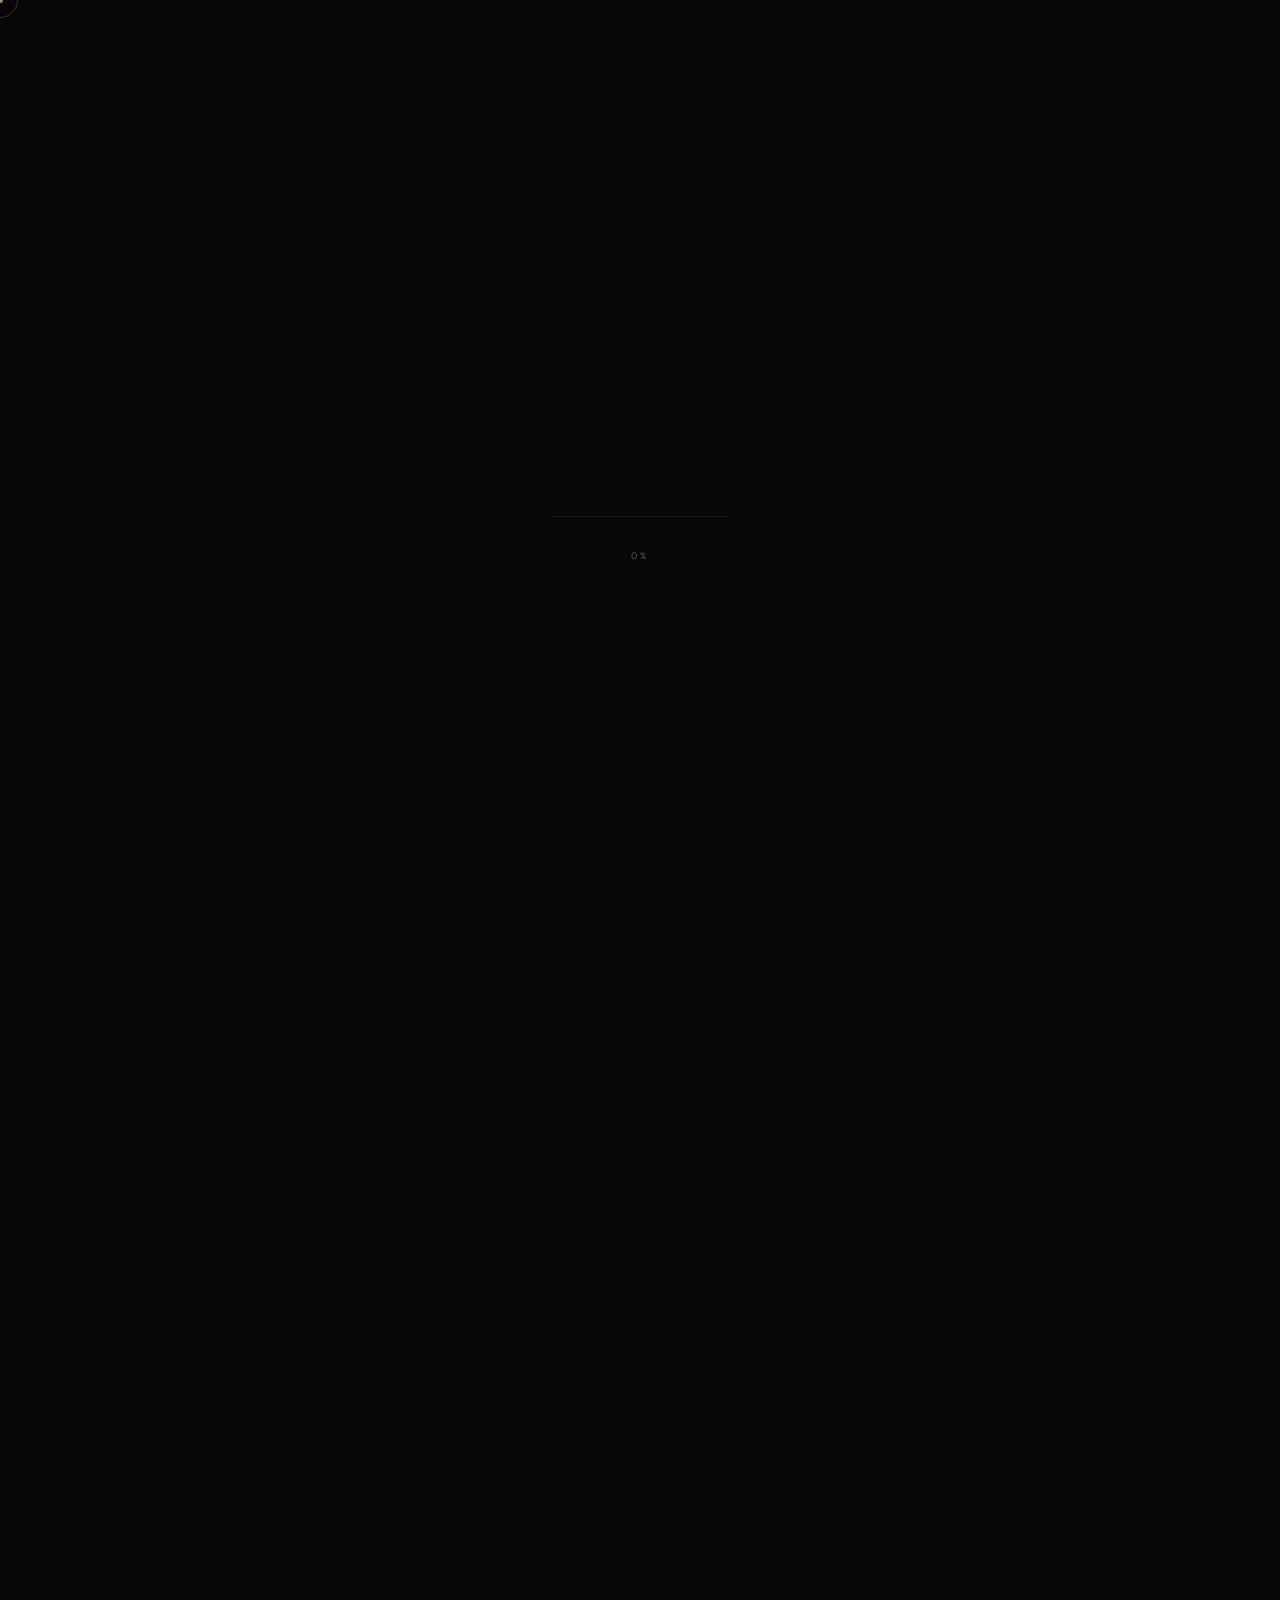
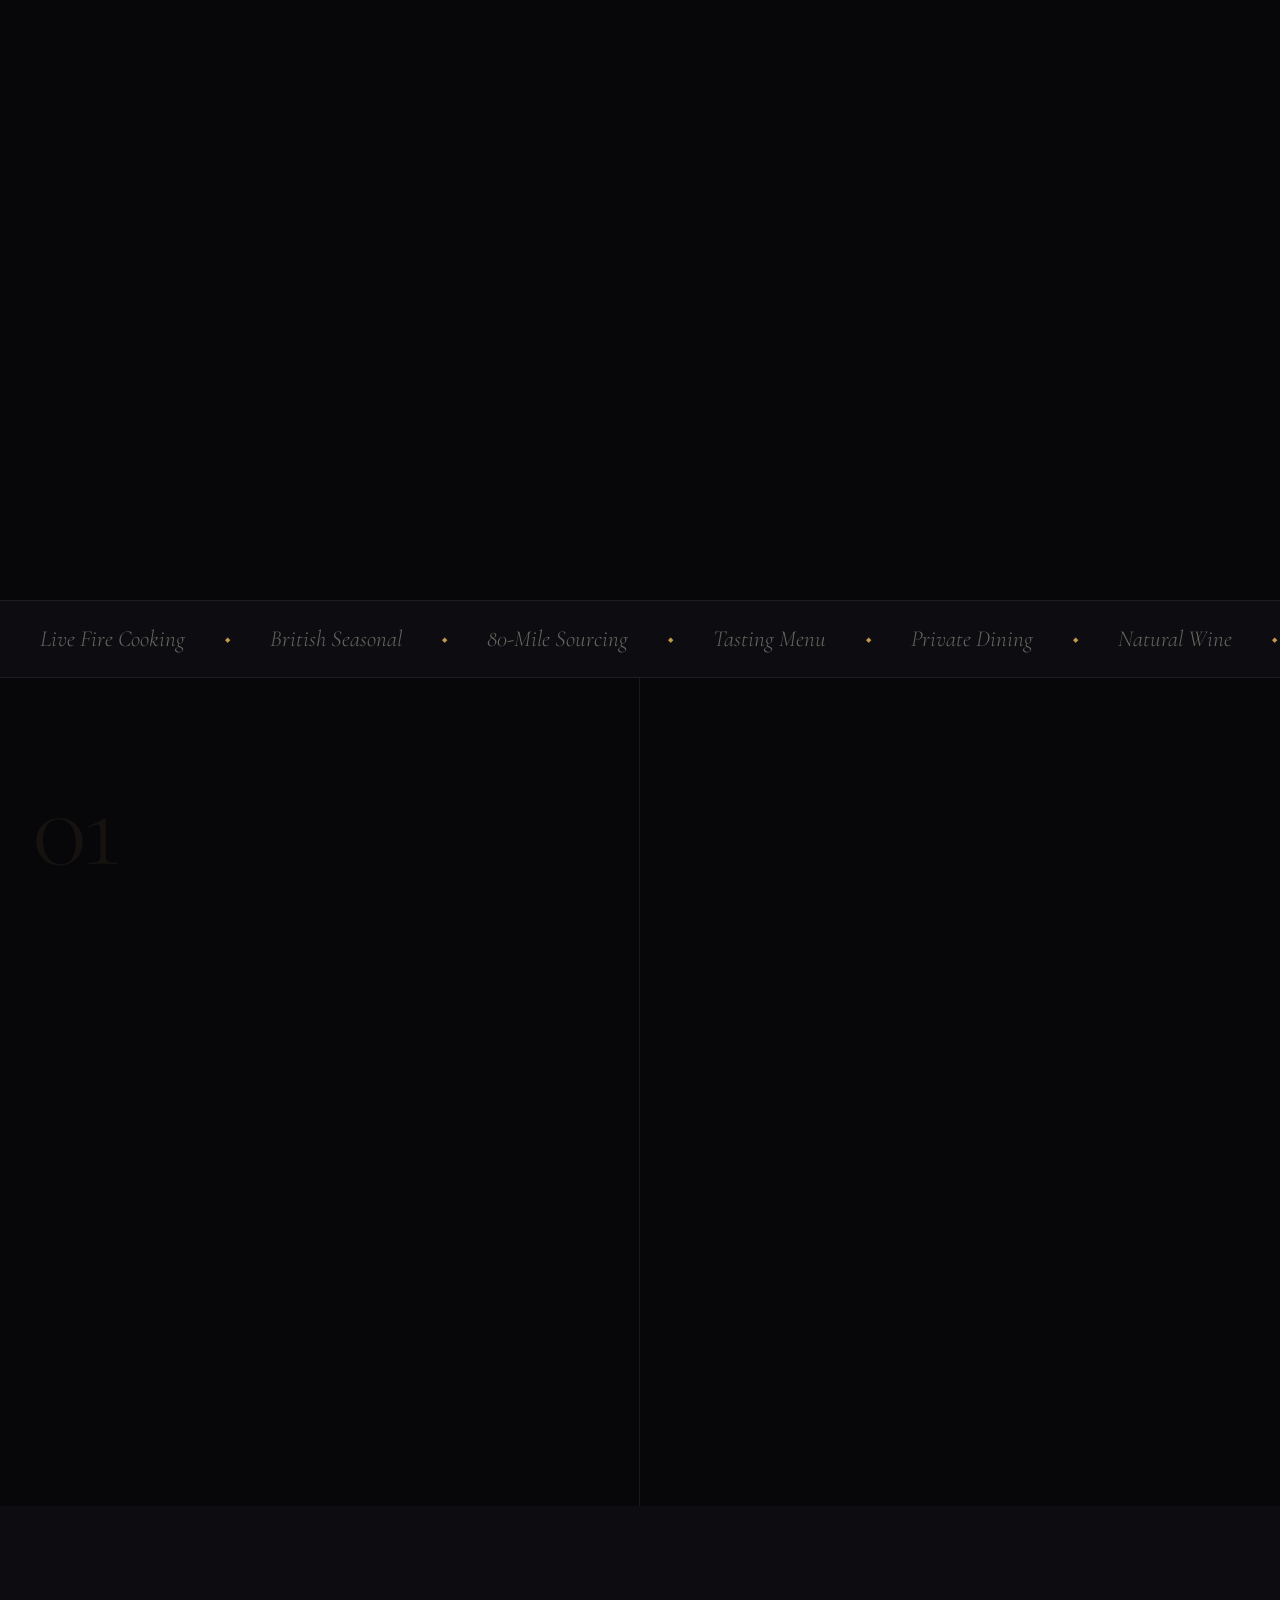
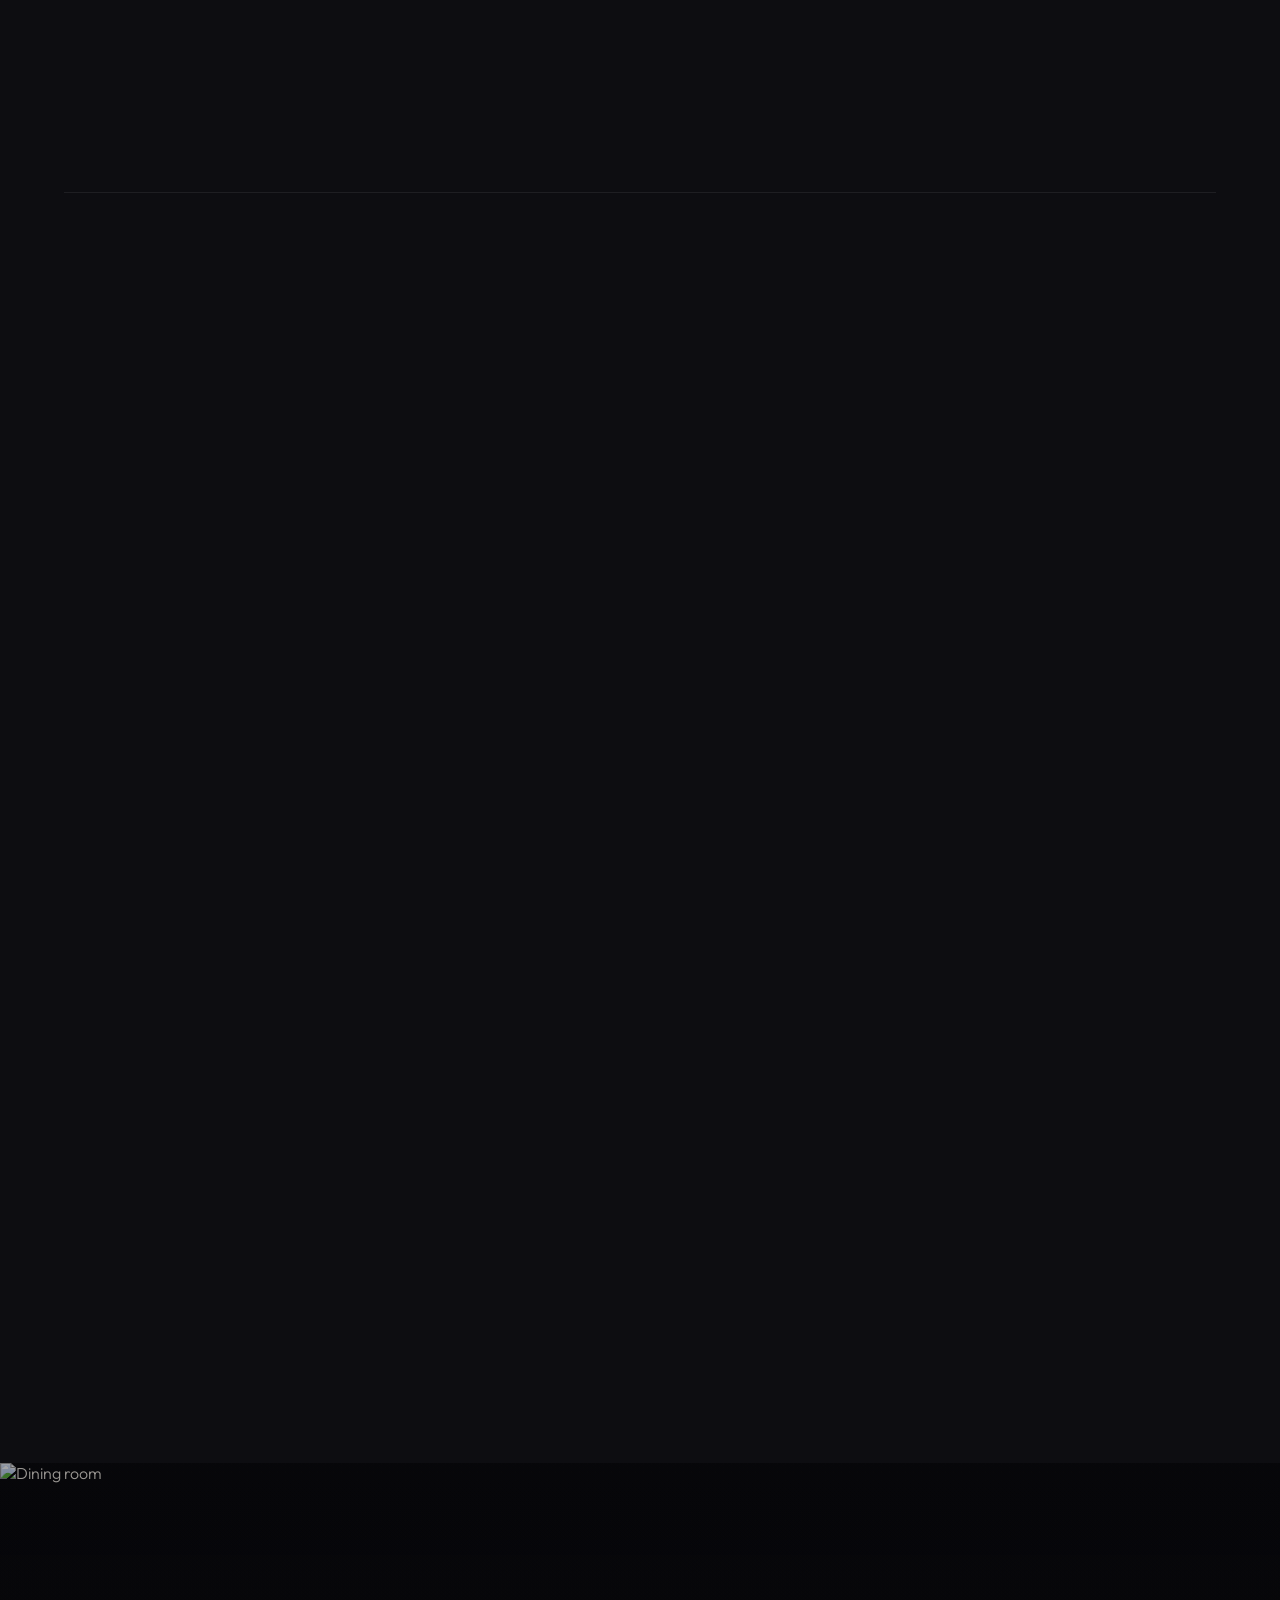
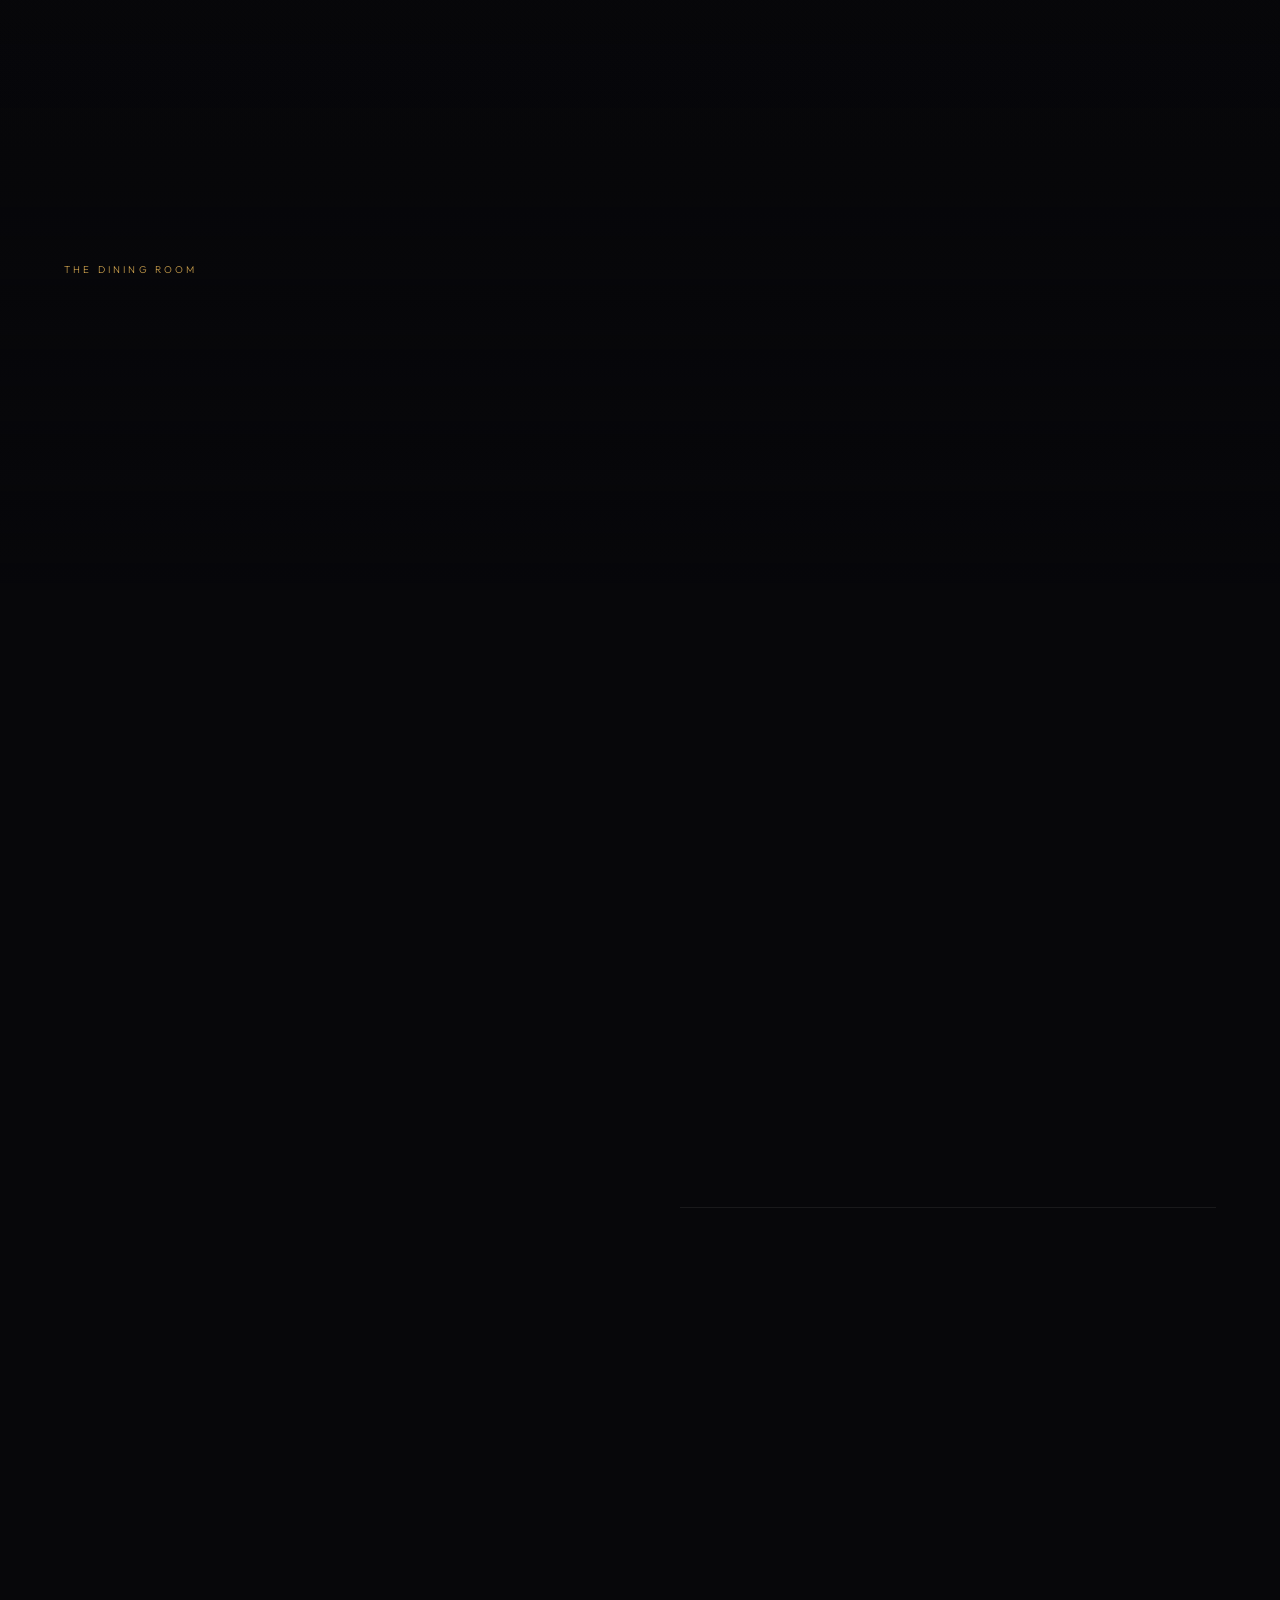
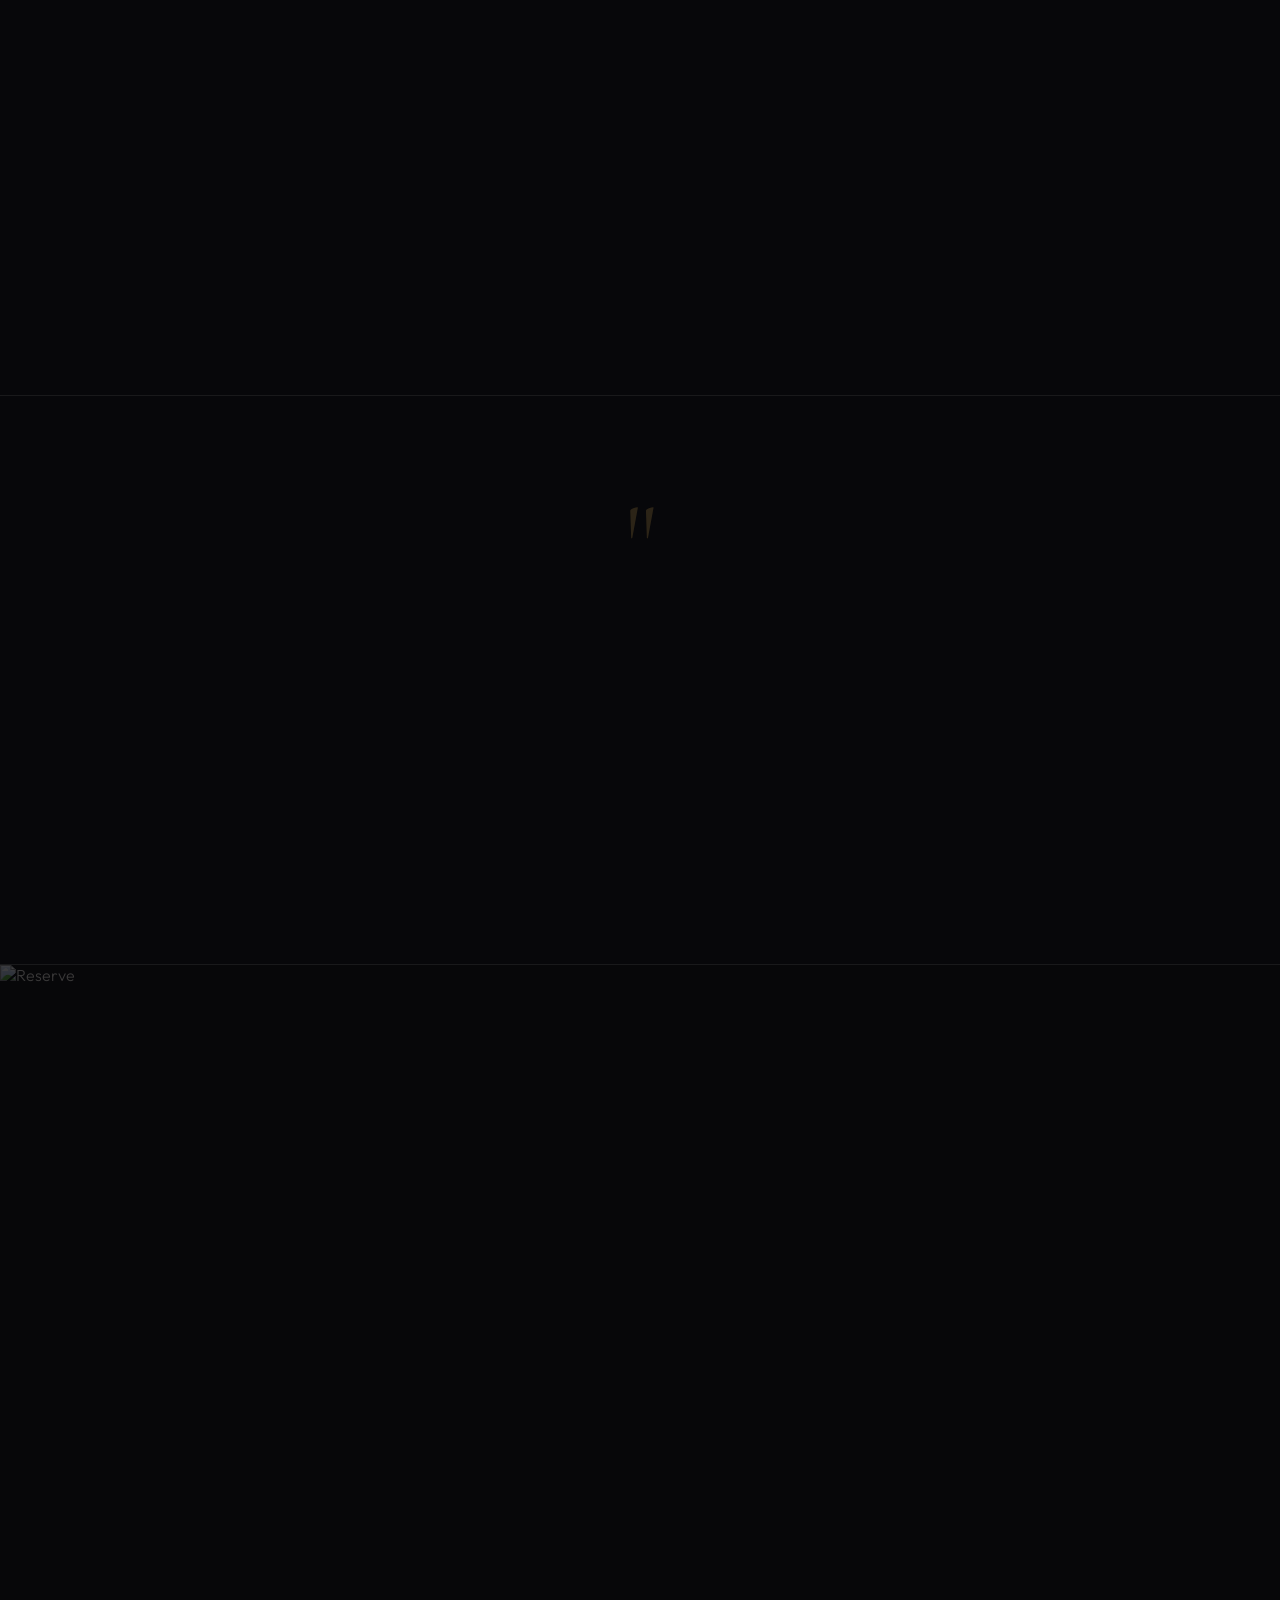
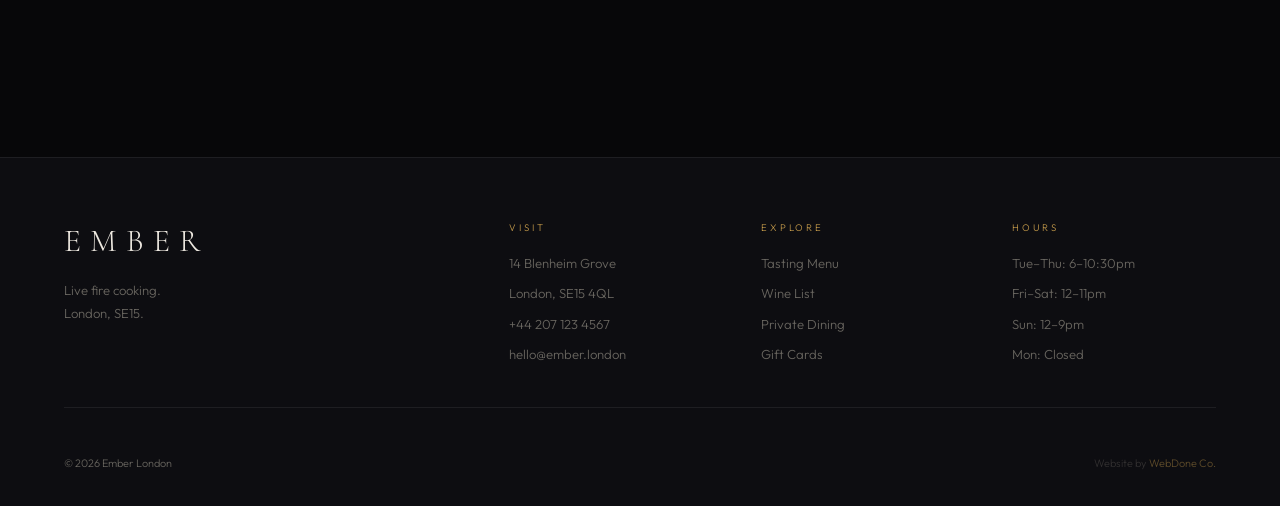
==== commit 1c9eb767: "Add files via upload" ====
--- a/index.html
+++ b/index.html
@@ -6,81 +6,78 @@
   <title>Ember — London</title>
   <link rel="preconnect" href="https://fonts.googleapis.com">
   <link rel="preconnect" href="https://fonts.gstatic.com" crossorigin>
-  <link href="https://fonts.googleapis.com/css2?family=Cormorant:ital,wght@0,300;0,400;0,500;1,300;1,400;1,500&family=Outfit:wght@200;300;400&display=swap" rel="stylesheet">
-  <link rel="stylesheet" href="css/reset.css">
+  <link href="https://fonts.googleapis.com/css2?family=Cormorant:ital,wght@0,300;0,400;1,300;1,400&family=Outfit:wght@200;300;400&display=swap" rel="stylesheet">
   <link rel="stylesheet" href="css/main.css">
-  <link rel="stylesheet" href="css/loader.css">
-  <link rel="stylesheet" href="css/nav.css">
-  <link rel="stylesheet" href="css/hero.css">
-  <link rel="stylesheet" href="css/sections.css">
-  <link rel="stylesheet" href="css/footer.css">
 </head>
-<body data-scroll>
+<body>
+
+  <!-- GRAIN -->
+  <canvas id="grain"></canvas>
+
+  <!-- CURSOR -->
+  <div id="cd"></div>
+  <div id="cc"></div>
 
   <!-- LOADER -->
   <div id="loader">
-    <div class="loader-inner">
-      <p class="loader-label">London</p>
-      <h1 class="loader-word">
-        <span class="lw-row"><span>Ember</span></span>
-      </h1>
-      <div class="loader-bar"><div class="loader-progress" id="lp"></div></div>
+    <div class="ld-inner">
+      <div class="ld-logo"><span id="ldSpan">Ember</span></div>
+      <div class="ld-bar"><div id="ldFill"></div></div>
+      <p id="ldPct">0%</p>
     </div>
   </div>
-
-  <!-- CURSOR -->
-  <div class="cursor-dot" id="cd"></div>
-  <div class="cursor-circle" id="cc"></div>
 
   <!-- NAV -->
   <nav id="nav">
     <a href="/" class="nav-logo">Ember</a>
-    <ul class="nav-menu">
+    <ul>
       <li><a href="#story">Story</a></li>
       <li><a href="#menu">Menu</a></li>
       <li><a href="#space">The Space</a></li>
       <li><a href="#reserve">Reserve</a></li>
     </ul>
-    <a href="#reserve" class="nav-book">Book a Table</a>
+    <a href="#reserve" class="nav-book mag">Book a Table</a>
   </nav>
 
-  <!-- HERO -->
+  <!-- ═══════════════════════════════════
+       SCROLL-SCRUBBED VIDEO HERO
+  ═══════════════════════════════════ -->
   <section id="hero">
-    <div class="hero-media">
-      <img
-        class="hero-img"
-        src="https://images.pexels.com/photos/1267320/pexels-photo-1267320.jpeg?auto=compress&cs=tinysrgb&w=1920&h=1080&fit=crop"
-        alt="Ember Restaurant London"
-      >
-      <div class="hero-img-cover"></div>
-    </div>
-
-    <div class="hero-content">
-      <div class="hero-top">
-        <span class="hero-loc" id="hLoc">London — Est. 2019</span>
-      </div>
-      <div class="hero-title-wrap">
-        <h1 class="hero-title">
-          <span class="ht-row"><em class="ht-inner" id="ht0">Where fire</em></span>
-          <span class="ht-row"><span class="ht-inner" id="ht1">becomes</span></span>
-          <span class="ht-row"><em class="ht-inner" id="ht2">flavour.</em></span>
+    <!-- The sticky canvas that plays frames on scroll -->
+    <div id="hero-sticky">
+      <canvas id="hero-canvas"></canvas>
+      <div id="hero-vignette"></div>
+
+      <!-- Text layers that animate independently -->
+      <div id="hero-text">
+        <span class="h-tag" id="hTag">London · Est. 2019</span>
+        <h1 id="hTitle">
+          <span class="hr"><em class="hi" id="hi0">Where fire</em></span>
+          <span class="hr"><span class="hi" id="hi1">becomes</span></span>
+          <span class="hr"><em class="hi" id="hi2">flavour.</em></span>
         </h1>
-      </div>
-      <div class="hero-bottom" id="hBottom">
-        <p class="hero-desc">A restaurant built on the oldest cooking technique and the most honest philosophy — let the ingredient speak.</p>
-        <a href="#reserve" class="hero-cta magnetic">Reserve a Table</a>
-      </div>
-    </div>
-
-    <div class="hero-scroll-hint">
-      <div class="scroll-line"></div>
-      <span>Scroll</span>
-    </div>
-  </section>
-
-  <!-- TICKER -->
-  <div class="ticker">
-    <div class="ticker-track">
+        <div id="hSub">
+          <p>A restaurant built on the oldest cooking technique and the most honest philosophy.</p>
+          <a href="#reserve" class="btn-gold mag">Reserve a Table</a>
+        </div>
+      </div>
+
+      <!-- Scroll indicator -->
+      <div id="hScroll">
+        <div class="hsl"></div>
+        <span>Scroll</span>
+      </div>
+    </div>
+
+    <!-- Scroll distance — controls how many "frames" we scrub through -->
+    <div id="hero-spacer"></div>
+  </section>
+
+  <!-- ═══════════════════════════════════
+       TICKER
+  ═══════════════════════════════════ -->
+  <div id="ticker">
+    <div class="tk-track">
       <span>Live Fire Cooking</span><i>◆</i>
       <span>British Seasonal</span><i>◆</i>
       <span>80-Mile Sourcing</span><i>◆</i>
@@ -96,231 +93,184 @@
     </div>
   </div>
 
-  <!-- STORY -->
-  <section id="story" class="section-story">
-    <div class="story-left">
-      <div class="story-index">01</div>
-      <div class="story-text">
-        <p class="section-tag reveal-fade">Our Philosophy</p>
-        <h2 class="section-heading reveal-up">
-          Food that remembers<br>where it <em>came from</em>
-        </h2>
-        <p class="story-body reveal-fade">
-          Every dish at Ember begins with a single question: what does this ingredient want to become? We source exclusively from British farms within 80 miles of London. The seasons write our menu. We follow.
-        </p>
-        <a href="#" class="text-link reveal-fade">
-          <span>Read our story</span>
-          <svg width="40" height="1" viewBox="0 0 40 1"><line x1="0" y1="0.5" x2="40" y2="0.5" stroke="currentColor"/></svg>
-        </a>
-      </div>
-    </div>
-    <div class="story-right reveal-img">
-      <div class="story-img-wrap">
-        <img
-          src="https://images.pexels.com/photos/2233729/pexels-photo-2233729.jpeg?auto=compress&cs=tinysrgb&w=900&h=1100&fit=crop"
-          alt="Chef at Ember"
-          class="parallax-img"
-        >
-      </div>
-      <div class="story-img-caption">Head Chef — Marcus Webb</div>
-    </div>
-  </section>
-
-  <!-- MENU -->
-  <section id="menu" class="section-menu">
-    <div class="menu-header">
+  <!-- ═══════════════════════════════════
+       STORY
+  ═══════════════════════════════════ -->
+  <section id="story">
+    <div class="story-l">
+      <div class="s-idx">01</div>
+      <div class="s-txt">
+        <span class="tag rv-f">Our Philosophy</span>
+        <h2 class="rv-u">Food that remembers<br>where it <em>came from</em></h2>
+        <p class="rv-f">Every dish at Ember begins with a single question: what does this ingredient want to become? We source exclusively from British farms within 80 miles of London. The seasons write our menu. We follow.</p>
+        <a href="#" class="tlink rv-f"><span>Read our story</span><svg width="44" height="1" viewBox="0 0 44 1"><line x1="0" y1=".5" x2="44" y2=".5" stroke="currentColor"/></svg></a>
+      </div>
+    </div>
+    <div class="story-r rv-img">
+      <div class="img-wrap">
+        <img src="https://images.pexels.com/photos/2233729/pexels-photo-2233729.jpeg?auto=compress&cs=tinysrgb&w=900&h=1100&fit=crop" alt="Chef" class="pimg">
+      </div>
+      <span class="img-cap">Head Chef — Marcus Webb</span>
+    </div>
+  </section>
+
+  <!-- ═══════════════════════════════════
+       MENU — FULL WIDTH CARDS
+  ═══════════════════════════════════ -->
+  <section id="menu">
+    <div class="menu-hd">
       <div>
-        <p class="section-tag reveal-fade">Seasonal Menu</p>
-        <h2 class="section-heading reveal-up">Taste the <em>season</em></h2>
-      </div>
-      <a href="#" class="text-link reveal-fade">
-        <span>Full menu</span>
-        <svg width="40" height="1" viewBox="0 0 40 1"><line x1="0" y1="0.5" x2="40" y2="0.5" stroke="currentColor"/></svg>
-      </a>
-    </div>
-
-    <div class="menu-list">
-      <div class="menu-item reveal-item">
-        <div class="mi-img">
-          <img src="https://images.pexels.com/photos/1640772/pexels-photo-1640772.jpeg?auto=compress&cs=tinysrgb&w=700&h=500&fit=crop" alt="Celeriac" loading="lazy">
-        </div>
-        <div class="mi-info">
+        <span class="tag rv-f">Seasonal Menu</span>
+        <h2 class="rv-u">Taste the <em>season</em></h2>
+      </div>
+      <a href="#" class="tlink rv-f"><span>Full menu</span><svg width="44" height="1" viewBox="0 0 44 1"><line x1="0" y1=".5" x2="44" y2=".5" stroke="currentColor"/></svg></a>
+    </div>
+
+    <div class="menu-cards">
+
+      <div class="mcard rv-card">
+        <div class="mc-img">
+          <img src="https://images.pexels.com/photos/1640772/pexels-photo-1640772.jpeg?auto=compress&cs=tinysrgb&w=1200&h=800&fit=crop" alt="Celeriac" class="pimg">
+          <div class="mc-overlay"></div>
+        </div>
+        <div class="mc-info">
+          <div class="mc-meta"><span class="tag">Starter</span><span class="mc-price">£18</span></div>
           <h3><em>Ember-roasted</em> Celeriac</h3>
           <p>Smoked crème fraîche, hazelnuts, wild chervil, aged sherry vinegar</p>
-          <span class="mi-tag">Starter</span>
-        </div>
-        <div class="mi-price">£18</div>
-      </div>
-
-      <div class="menu-item reveal-item">
-        <div class="mi-img">
-          <img src="https://images.pexels.com/photos/1199957/pexels-photo-1199957.jpeg?auto=compress&cs=tinysrgb&w=700&h=500&fit=crop" alt="Rib" loading="lazy">
-        </div>
-        <div class="mi-info">
+        </div>
+      </div>
+
+      <div class="mcard rv-card">
+        <div class="mc-img">
+          <img src="https://images.pexels.com/photos/1199957/pexels-photo-1199957.jpeg?auto=compress&cs=tinysrgb&w=1200&h=800&fit=crop" alt="Rib" class="pimg">
+          <div class="mc-overlay"></div>
+        </div>
+        <div class="mc-info">
+          <div class="mc-meta"><span class="tag">Signature</span><span class="mc-price">£52</span></div>
           <h3>Dry-aged <em>Longhorn</em> Rib</h3>
           <p>45-day aged, bone marrow butter, heritage watercress, smoked salt</p>
-          <span class="mi-tag">Signature</span>
-        </div>
-        <div class="mi-price">£52</div>
-      </div>
-
-      <div class="menu-item reveal-item">
-        <div class="mi-img">
-          <img src="https://images.pexels.com/photos/3763847/pexels-photo-3763847.jpeg?auto=compress&cs=tinysrgb&w=700&h=500&fit=crop" alt="Turbot" loading="lazy">
-        </div>
-        <div class="mi-info">
+        </div>
+      </div>
+
+      <div class="mcard rv-card">
+        <div class="mc-img">
+          <img src="https://images.pexels.com/photos/3763847/pexels-photo-3763847.jpeg?auto=compress&cs=tinysrgb&w=1200&h=800&fit=crop" alt="Turbot" class="pimg">
+          <div class="mc-overlay"></div>
+        </div>
+        <div class="mc-info">
+          <div class="mc-meta"><span class="tag">Main</span><span class="mc-price">£44</span></div>
           <h3>Cornish <em>Turbot</em></h3>
           <p>Burnt leek ash, sea herbs, saffron butter, lemon verbena</p>
-          <span class="mi-tag">Main</span>
-        </div>
-        <div class="mi-price">£44</div>
-      </div>
-
-      <div class="menu-item reveal-item">
-        <div class="mi-img">
-          <img src="https://images.pexels.com/photos/1279330/pexels-photo-1279330.jpeg?auto=compress&cs=tinysrgb&w=700&h=500&fit=crop" alt="Chocolate" loading="lazy">
-        </div>
-        <div class="mi-info">
+        </div>
+      </div>
+
+      <div class="mcard rv-card">
+        <div class="mc-img">
+          <img src="https://images.pexels.com/photos/1279330/pexels-photo-1279330.jpeg?auto=compress&cs=tinysrgb&w=1200&h=800&fit=crop" alt="Chocolate" class="pimg">
+          <div class="mc-overlay"></div>
+        </div>
+        <div class="mc-info">
+          <div class="mc-meta"><span class="tag">Dessert</span><span class="mc-price">£14</span></div>
           <h3>Smoked <em>Dark Chocolate</em></h3>
-          <p>Single origin 72%, sea salt caramel, malt ice cream, candied cocoa nib</p>
-          <span class="mi-tag">Dessert</span>
-        </div>
-        <div class="mi-price">£14</div>
-      </div>
-    </div>
-  </section>
-
-  <!-- FULL BLEED IMAGE -->
-  <div class="full-bleed">
-    <div class="fb-img-wrap">
-      <img
-        src="https://images.pexels.com/photos/941861/pexels-photo-941861.jpeg?auto=compress&cs=tinysrgb&w=1920&h=900&fit=crop"
-        alt="The dining room"
-        class="parallax-img fb-img"
-        loading="lazy"
-      >
-      <div class="fb-overlay"></div>
-    </div>
-    <div class="fb-caption">
-      <p class="section-tag">The Dining Room</p>
-      <h2 class="fb-title reveal-up">An atmosphere<br>of its <em>own</em></h2>
+          <p>72% single origin, sea salt caramel, malt ice cream</p>
+        </div>
+      </div>
+
+    </div>
+  </section>
+
+  <!-- ═══════════════════════════════════
+       FULL BLEED
+  ═══════════════════════════════════ -->
+  <div id="fullbleed">
+    <div class="fb-wrap">
+      <img src="https://images.pexels.com/photos/941861/pexels-photo-941861.jpeg?auto=compress&cs=tinysrgb&w=1920&h=900&fit=crop" alt="Dining room" class="pimg fb-pimg">
+      <div class="fb-ov"></div>
+    </div>
+    <div class="fb-text">
+      <span class="tag">The Dining Room</span>
+      <h2 class="rv-u">An atmosphere<br>of its <em>own</em></h2>
     </div>
   </div>
 
-  <!-- SPACE -->
-  <section id="space" class="section-space">
-    <div class="space-grid">
-      <div class="space-img-main reveal-img">
-        <img
-          src="https://images.pexels.com/photos/696218/pexels-photo-696218.jpeg?auto=compress&cs=tinysrgb&w=900&h=1100&fit=crop"
-          alt="Interior"
-          loading="lazy"
-          class="parallax-img"
-        >
-      </div>
-      <div class="space-right">
-        <div class="space-content">
-          <p class="section-tag reveal-fade">The Space</p>
-          <h2 class="section-heading reveal-up">Designed for the<br><em>unhurried</em> meal</h2>
-          <p class="space-body reveal-fade">
-            50 covers across two rooms. No music that fights conversation. Lighting that shifts with the evening. A room that knows its purpose.
-          </p>
-          <div class="space-stats">
-            <div class="stat reveal-stat">
-              <span class="stat-n" data-count="50">0</span>
-              <span class="stat-l">Covers</span>
-            </div>
-            <div class="stat reveal-stat">
-              <span class="stat-n" data-count="14">0</span>
-              <span class="stat-l">Seasonal dishes</span>
-            </div>
-            <div class="stat reveal-stat">
-              <span class="stat-n" data-count="6">0</span>
-              <span class="stat-l">Years open</span>
-            </div>
-            <div class="stat reveal-stat">
-              <span class="stat-n" data-count="80">0</span>
-              <span class="stat-l">Mile radius</span>
-            </div>
+  <!-- ═══════════════════════════════════
+       SPACE
+  ═══════════════════════════════════ -->
+  <section id="space">
+    <div class="sp-grid">
+      <div class="sp-img rv-img">
+        <div class="img-wrap">
+          <img src="https://images.pexels.com/photos/696218/pexels-photo-696218.jpeg?auto=compress&cs=tinysrgb&w=900&h=1100&fit=crop" alt="Interior" class="pimg">
+        </div>
+      </div>
+      <div class="sp-right">
+        <span class="tag rv-f">The Space</span>
+        <h2 class="rv-u">Designed for the<br><em>unhurried</em> meal</h2>
+        <p class="rv-f">50 covers across two rooms. No music that fights conversation. Lighting that shifts with the evening. A room that knows its purpose.</p>
+        <div class="stats">
+          <div class="stat rv-s"><b data-count="50">0</b><span>Covers</span></div>
+          <div class="stat rv-s"><b data-count="14">0</b><span>Seasonal dishes</span></div>
+          <div class="stat rv-s"><b data-count="6">0</b><span>Years open</span></div>
+          <div class="stat rv-s"><b data-count="80">0</b><span>Mile sourcing</span></div>
+        </div>
+        <div class="sp-img2 rv-img">
+          <div class="img-wrap">
+            <img src="https://images.pexels.com/photos/1484516/pexels-photo-1484516.jpeg?auto=compress&cs=tinysrgb&w=700&h=500&fit=crop" alt="Table" class="pimg">
           </div>
         </div>
-        <div class="space-img-small reveal-img">
-          <img
-            src="https://images.pexels.com/photos/1484516/pexels-photo-1484516.jpeg?auto=compress&cs=tinysrgb&w=700&h=500&fit=crop"
-            alt="Table setting"
-            loading="lazy"
-            class="parallax-img"
-          >
-        </div>
-      </div>
-    </div>
-  </section>
-
-  <!-- QUOTE -->
-  <section class="section-quote">
-    <div class="quote-inner">
-      <svg class="quote-mark" viewBox="0 0 60 44" fill="none" xmlns="http://www.w3.org/2000/svg">
-        <path d="M0 44V26.4C0 11.467 7.2 3.2 21.6 0L25.2 5.6C18.4 7.467 14.267 11.6 12.8 18H22.4V44H0ZM37.6 44V26.4C37.6 11.467 44.8 3.2 59.2 0L62.8 5.6C56 7.467 51.867 11.6 50.4 18H60V44H37.6Z" fill="currentColor"/>
-      </svg>
-      <blockquote class="quote-text reveal-up">
-        The best meal I have eaten in London in five years. Every course felt inevitable — like the ingredient had been waiting to become that dish.
-      </blockquote>
-      <cite class="quote-source reveal-fade">The Guardian &nbsp;·&nbsp; Restaurant of the Year Finalist</cite>
-    </div>
-  </section>
-
-  <!-- RESERVE -->
-  <section id="reserve" class="section-reserve">
-    <div class="reserve-img-wrap">
-      <img
-        src="https://images.pexels.com/photos/3184183/pexels-photo-3184183.jpeg?auto=compress&cs=tinysrgb&w=1920&h=1080&fit=crop"
-        alt="Reserve"
-        loading="lazy"
-        class="parallax-img"
-      >
-      <div class="reserve-overlay"></div>
-    </div>
-    <div class="reserve-content">
-      <p class="section-tag reveal-fade">Reservations</p>
-      <h2 class="reserve-title reveal-up">
-        Join us for<br>an <em>evening</em>
-      </h2>
-      <p class="reserve-sub reveal-fade">
-        Tables fill quickly Thursday through Saturday. We recommend reserving two weeks in advance.
-      </p>
-      <div class="reserve-actions reveal-fade">
-        <a href="tel:+442071234567" class="btn-primary magnetic">+44 207 123 4567</a>
-        <a href="#" class="btn-ghost magnetic">Book Online</a>
-      </div>
-      <div class="reserve-hours reveal-fade">
-        <div class="rh-item">
-          <span class="rh-day">Tue — Thu</span>
-          <span class="rh-time">6:00 — 10:30pm</span>
-        </div>
-        <div class="rh-divider"></div>
-        <div class="rh-item">
-          <span class="rh-day">Fri — Sat</span>
-          <span class="rh-time">12:00 — 11:00pm</span>
-        </div>
-        <div class="rh-divider"></div>
-        <div class="rh-item">
-          <span class="rh-day">Sunday</span>
-          <span class="rh-time">12:00 — 9:00pm</span>
-        </div>
-      </div>
-    </div>
-  </section>
-
-  <!-- FOOTER -->
-  <footer id="footer">
-    <div class="footer-top">
+      </div>
+    </div>
+  </section>
+
+  <!-- ═══════════════════════════════════
+       QUOTE
+  ═══════════════════════════════════ -->
+  <section id="quote">
+    <div class="qt-inner">
+      <div class="qt-mark">"</div>
+      <blockquote class="rv-u">The best meal I have eaten in London in five years. Every course felt inevitable — like the ingredient had been waiting to become that dish.</blockquote>
+      <cite class="rv-f">The Guardian &nbsp;·&nbsp; Restaurant of the Year Finalist</cite>
+    </div>
+  </section>
+
+  <!-- ═══════════════════════════════════
+       RESERVE
+  ═══════════════════════════════════ -->
+  <section id="reserve">
+    <div class="res-img">
+      <img src="https://images.pexels.com/photos/3184183/pexels-photo-3184183.jpeg?auto=compress&cs=tinysrgb&w=1920&h=1080&fit=crop" alt="Reserve" class="pimg res-pimg">
+      <div class="res-ov"></div>
+    </div>
+    <div class="res-content">
+      <span class="tag rv-f">Reservations</span>
+      <h2 class="rv-u">Join us for<br>an <em>evening</em></h2>
+      <p class="rv-f">Tables fill quickly Thursday through Saturday. We recommend reserving two weeks in advance.</p>
+      <div class="res-btns rv-f">
+        <a href="tel:+442071234567" class="btn-gold mag">+44 207 123 4567</a>
+        <a href="#" class="btn-ghost mag">Book Online</a>
+      </div>
+      <div class="res-hours rv-f">
+        <div><span>Tue — Thu</span><b>6:00 — 10:30pm</b></div>
+        <div class="rhdiv"></div>
+        <div><span>Fri — Sat</span><b>12:00 — 11:00pm</b></div>
+        <div class="rhdiv"></div>
+        <div><span>Sunday</span><b>12:00 — 9:00pm</b></div>
+      </div>
+    </div>
+  </section>
+
+  <!-- ═══════════════════════════════════
+       FOOTER
+  ═══════════════════════════════════ -->
+  <footer>
+    <div class="ft-top">
       <div class="ft-brand">
         <p class="ft-logo">Ember</p>
-        <p class="ft-tagline">Live fire cooking.<br>London, SE15.</p>
-      </div>
-      <nav class="ft-nav">
-        <div class="ft-col">
-          <p class="ft-col-title">Visit</p>
+        <p>Live fire cooking.<br>London, SE15.</p>
+      </div>
+      <div class="ft-cols">
+        <div>
+          <p class="ft-cl-title">Visit</p>
           <ul>
             <li>14 Blenheim Grove</li>
             <li>London, SE15 4QL</li>
@@ -328,8 +278,8 @@
             <li><a href="mailto:hello@ember.london">hello@ember.london</a></li>
           </ul>
         </div>
-        <div class="ft-col">
-          <p class="ft-col-title">Explore</p>
+        <div>
+          <p class="ft-cl-title">Explore</p>
           <ul>
             <li><a href="#">Tasting Menu</a></li>
             <li><a href="#">Wine List</a></li>
@@ -337,8 +287,8 @@
             <li><a href="#">Gift Cards</a></li>
           </ul>
         </div>
-        <div class="ft-col">
-          <p class="ft-col-title">Hours</p>
+        <div>
+          <p class="ft-cl-title">Hours</p>
           <ul>
             <li>Tue–Thu: 6–10:30pm</li>
             <li>Fri–Sat: 12–11pm</li>
@@ -346,26 +296,18 @@
             <li>Mon: Closed</li>
           </ul>
         </div>
-      </nav>
-    </div>
-    <div class="footer-bottom">
-      <p class="ft-copy">© 2026 Ember London</p>
+      </div>
+    </div>
+    <div class="ft-bot">
+      <p>© 2026 Ember London</p>
       <p class="ft-credit">Website by <a href="https://webdoneco.com" target="_blank">WebDone Co.</a></p>
     </div>
   </footer>
 
+  <!-- SCRIPTS -->
+  <script src="https://cdnjs.cloudflare.com/ajax/libs/gsap/3.12.2/gsap.min.js"></script>
+  <script src="https://cdnjs.cloudflare.com/ajax/libs/gsap/3.12.2/ScrollTrigger.min.js"></script>
+  <script src="https://unpkg.com/lenis@1.0.45/dist/lenis.min.js"></script>
+  <script src="js/main.js"></script>
 </body>
-
-<!-- Libraries -->
-<script src="https://cdnjs.cloudflare.com/ajax/libs/gsap/3.12.2/gsap.min.js"></script>
-<script src="https://cdnjs.cloudflare.com/ajax/libs/gsap/3.12.2/ScrollTrigger.min.js"></script>
-<script src="https://unpkg.com/lenis@1.0.45/dist/lenis.min.js"></script>
-
-<!-- App -->
-<script src="js/cursor.js"></script>
-<script src="js/loader.js"></script>
-<script src="js/lenis.js"></script>
-<script src="js/animations.js"></script>
-<script src="js/magnetic.js"></script>
-<script src="js/grain.js"></script>
 </html>
--- a/css/main.css
+++ b/css/main.css
@@ -1,213 +1,498 @@
-/* ── TOKENS ── */
+/* ══════════════════════════════
+   TOKENS & RESET
+══════════════════════════════ */
+*, *::before, *::after { margin:0; padding:0; box-sizing:border-box; }
 :root {
-  --bg:       #07070A;
-  --surface:  #0E0E12;
-  --border:   rgba(255,255,255,0.07);
-  --gold:     #C49A4A;
-  --gold-lt:  #D4AE6A;
-  --white:    #EDE8E0;
-  --muted:    #6A6760;
-  --serif:    'Cormorant', Georgia, serif;
-  --sans:     'Outfit', sans-serif;
-  --ease-out: cubic-bezier(0.16, 1, 0.3, 1);
-  --ease-in-out: cubic-bezier(0.87, 0, 0.13, 1);
-}
-
-/* ── BODY ── */
-body {
-  background: var(--bg);
-  color: var(--white);
-  font-family: var(--sans);
-  font-weight: 300;
-  overflow-x: hidden;
-  cursor: none;
-}
-
-/* ── CURSOR ── */
-.cursor-dot {
-  position: fixed;
-  width: 5px;
-  height: 5px;
-  background: var(--gold);
-  border-radius: 50%;
-  pointer-events: none;
-  z-index: 9999;
-  transform: translate(-50%, -50%);
-  transition: width 0.2s, height 0.2s, opacity 0.2s;
-  will-change: transform;
-}
-
-.cursor-circle {
-  position: fixed;
-  width: 38px;
-  height: 38px;
-  border: 1px solid rgba(196, 154, 74, 0.3);
-  border-radius: 50%;
-  pointer-events: none;
-  z-index: 9998;
-  transform: translate(-50%, -50%);
-  transition: width 0.5s var(--ease-out),
-              height 0.5s var(--ease-out),
-              border-color 0.3s;
-  will-change: transform;
-}
-
-.cursor-dot.is-hovering {
-  width: 10px;
-  height: 10px;
-}
-
-.cursor-circle.is-hovering {
-  width: 60px;
-  height: 60px;
-  border-color: rgba(196, 154, 74, 0.6);
-}
-
-/* ── GRAIN OVERLAY ── */
-.grain-canvas {
-  position: fixed;
-  inset: 0;
-  z-index: 9990;
-  pointer-events: none;
-  opacity: 0.035;
-  width: 100%;
-  height: 100%;
-}
-
-/* ── TICKER ── */
-.ticker {
-  overflow: hidden;
-  padding: 1.4rem 0;
-  border-top: 1px solid var(--border);
-  border-bottom: 1px solid var(--border);
-  background: var(--surface);
-}
-
-.ticker-track {
-  display: flex;
-  align-items: center;
-  gap: 0;
-  white-space: nowrap;
-  animation: ticker 24s linear infinite;
-  width: max-content;
-}
-
-.ticker-track span {
-  font-family: var(--serif);
-  font-size: clamp(1rem, 1.8vw, 1.4rem);
-  font-weight: 300;
-  font-style: italic;
-  color: var(--muted);
-  padding: 0 2.5rem;
-  transition: color 0.3s;
-}
-
-.ticker-track span:hover {
-  color: var(--gold);
-}
-
-.ticker-track i {
-  font-style: normal;
-  color: var(--gold);
-  font-size: 0.45rem;
-  vertical-align: middle;
-}
-
-@keyframes ticker {
-  0%   { transform: translateX(0); }
-  100% { transform: translateX(-50%); }
-}
-
-/* ── SHARED ── */
-.section-tag {
-  display: block;
-  font-size: 0.62rem;
-  letter-spacing: 0.32em;
-  text-transform: uppercase;
-  color: var(--gold);
-  font-family: var(--sans);
-  font-weight: 300;
-  margin-bottom: 1.4rem;
-}
-
-.section-heading {
-  font-family: var(--serif);
-  font-size: clamp(2.4rem, 4.5vw, 4.2rem);
-  font-weight: 300;
-  line-height: 1.1;
-  letter-spacing: -0.01em;
-  margin-bottom: 2.2rem;
-}
-
-.section-heading em {
-  font-style: italic;
-  font-weight: 300;
-}
-
-.text-link {
-  display: inline-flex;
-  align-items: center;
-  gap: 1rem;
-  font-size: 0.7rem;
-  letter-spacing: 0.2em;
-  text-transform: uppercase;
-  color: var(--white);
-  transition: color 0.3s, gap 0.4s var(--ease-out);
-}
-
-.text-link svg {
-  transition: width 0.4s var(--ease-out);
-  flex-shrink: 0;
-}
-
-.text-link:hover {
-  color: var(--gold);
-  gap: 1.6rem;
-}
-
-.text-link:hover svg {
-  width: 55px;
-}
-
-/* parallax images */
-.parallax-img {
-  width: 100%;
-  height: 110%;
-  object-fit: cover;
-  object-position: center;
-  transform: translateY(-5%);
-  will-change: transform;
-}
-
-/* reveal classes (initial state — GSAP animates them) */
-.reveal-fade {
-  opacity: 0;
-  transform: translateY(16px);
-}
-
-.reveal-up {
-  opacity: 0;
-  transform: translateY(40px);
-}
-
-.reveal-img {
-  opacity: 0;
-  transform: scale(0.97) translateY(30px);
-}
-
-.reveal-item {
-  opacity: 0;
-  transform: translateY(30px);
-}
-
-.reveal-stat {
-  opacity: 0;
-  transform: translateY(20px);
-}
-
-/* ── RESPONSIVE UTILITY ── */
-@media (max-width: 900px) {
-  .section-heading {
-    font-size: clamp(2rem, 7vw, 3rem);
-  }
-}
+  --bg:      #07070A;
+  --sur:     #0D0D11;
+  --bdr:     rgba(255,255,255,0.07);
+  --gold:    #C49A4A;
+  --gold2:   #D4AE6A;
+  --white:   #EDE8E0;
+  --muted:   #68655F;
+  --serif:   'Cormorant', Georgia, serif;
+  --sans:    'Outfit', sans-serif;
+  --ease:    cubic-bezier(0.16,1,0.3,1);
+}
+html { scroll-behavior: auto; -webkit-font-smoothing: antialiased; }
+body { background:var(--bg); color:var(--white); font-family:var(--sans); font-weight:300; overflow-x:hidden; cursor:none; }
+img  { display:block; max-width:100%; }
+a    { color:inherit; text-decoration:none; }
+ul   { list-style:none; }
+
+/* ══════════════════════════════
+   GRAIN
+══════════════════════════════ */
+#grain {
+  position:fixed; inset:0; z-index:9990;
+  pointer-events:none; opacity:0.036;
+  width:100%; height:100%;
+}
+
+/* ══════════════════════════════
+   CURSOR
+══════════════════════════════ */
+#cd {
+  position:fixed; width:5px; height:5px;
+  background:var(--gold); border-radius:50%;
+  pointer-events:none; z-index:9999;
+  transform:translate(-50%,-50%);
+  transition:width .2s,height .2s;
+  will-change:transform;
+}
+#cc {
+  position:fixed; width:36px; height:36px;
+  border:1px solid rgba(196,154,74,.3); border-radius:50%;
+  pointer-events:none; z-index:9998;
+  transform:translate(-50%,-50%);
+  transition:width .5s var(--ease),height .5s var(--ease),border-color .3s;
+  will-change:transform;
+}
+#cd.h { width:10px; height:10px; }
+#cc.h { width:58px; height:58px; border-color:rgba(196,154,74,.6); }
+
+/* ══════════════════════════════
+   LOADER
+══════════════════════════════ */
+#loader {
+  position:fixed; inset:0; background:var(--bg);
+  z-index:9997; display:flex; align-items:center; justify-content:center;
+}
+.ld-inner { text-align:center; display:flex; flex-direction:column; align-items:center; gap:2rem; }
+.ld-logo  {
+  font-family:var(--serif); font-size:clamp(4rem,12vw,9rem);
+  font-weight:300; letter-spacing:.12em; overflow:hidden; line-height:1;
+}
+.ld-logo span { display:block; transform:translateY(110%); }
+.ld-bar  { width:180px; height:1px; background:var(--bdr); overflow:hidden; }
+.ld-bar div { height:100%; width:0%; background:linear-gradient(90deg,var(--gold),var(--gold2)); }
+#ldPct   { font-size:.6rem; letter-spacing:.3em; color:var(--muted); }
+
+/* ══════════════════════════════
+   NAV
+══════════════════════════════ */
+#nav {
+  position:fixed; top:0; left:0; right:0; z-index:500;
+  display:flex; align-items:center; justify-content:space-between;
+  padding:2.5rem 5%;
+  transition:padding .4s var(--ease), background .5s, backdrop-filter .5s;
+  opacity:0;
+}
+#nav.sc {
+  padding:1.3rem 5%;
+  background:rgba(7,7,10,.88);
+  backdrop-filter:blur(20px);
+  -webkit-backdrop-filter:blur(20px);
+  border-bottom:1px solid var(--bdr);
+}
+.nav-logo {
+  font-family:var(--serif); font-size:1.5rem; font-weight:300;
+  letter-spacing:.28em; text-transform:uppercase;
+  transition:color .3s;
+}
+.nav-logo:hover { color:var(--gold); }
+#nav ul { display:flex; gap:3.5rem; }
+#nav ul a {
+  font-size:.67rem; letter-spacing:.18em; text-transform:uppercase;
+  color:var(--muted); transition:color .3s; position:relative;
+}
+#nav ul a::after {
+  content:''; position:absolute; bottom:-3px; left:0;
+  width:0; height:1px; background:var(--gold);
+  transition:width .4s var(--ease);
+}
+#nav ul a:hover { color:var(--white); }
+#nav ul a:hover::after { width:100%; }
+.nav-book {
+  font-size:.66rem; letter-spacing:.2em; text-transform:uppercase;
+  border:1px solid rgba(196,154,74,.35); padding:.7rem 1.8rem;
+  transition:background .3s, border-color .3s, color .3s;
+}
+.nav-book:hover { background:var(--gold); border-color:var(--gold); color:var(--bg); }
+
+/* ══════════════════════════════
+   HERO — SCROLL SCRUB
+══════════════════════════════ */
+#hero { position:relative; }
+
+#hero-sticky {
+  position:sticky; top:0;
+  width:100%; height:100vh;
+  overflow:hidden;
+}
+
+#hero-canvas {
+  position:absolute; inset:0;
+  width:100%; height:100%;
+  object-fit:cover;
+}
+
+#hero-vignette {
+  position:absolute; inset:0;
+  background:
+    linear-gradient(to right,  rgba(7,7,10,.7) 0%, rgba(7,7,10,.1) 55%, rgba(7,7,10,.3) 100%),
+    linear-gradient(to top,    rgba(7,7,10,.95) 0%, transparent 50%),
+    linear-gradient(to bottom, rgba(7,7,10,.5)  0%, transparent 35%);
+  pointer-events:none;
+  z-index:1;
+}
+
+#hero-text {
+  position:absolute; inset:0; z-index:2;
+  display:flex; flex-direction:column;
+  justify-content:flex-end;
+  padding:0 5% 8vh;
+}
+
+.h-tag {
+  font-size:.63rem; letter-spacing:.32em; text-transform:uppercase;
+  color:var(--gold); margin-bottom:2rem;
+  opacity:0; transform:translateY(12px);
+}
+
+#hTitle {
+  font-family:var(--serif);
+  font-size:clamp(5rem,13vw,14rem);
+  font-weight:300; line-height:.88;
+  letter-spacing:-.025em;
+  margin-bottom:4vh;
+}
+
+.hr  { display:block; overflow:hidden; }
+.hi  { display:block; transform:translateY(105%); font-style:normal; }
+#hTitle em { font-style:italic; color:rgba(237,232,224,.65); }
+
+#hSub {
+  display:flex; align-items:center; justify-content:space-between;
+  opacity:0; transform:translateY(18px);
+}
+#hSub p {
+  font-size:.9rem; line-height:1.9; color:var(--muted); max-width:34ch;
+}
+
+/* progress bar inside hero */
+#hero-progress {
+  position:absolute; bottom:0; left:0; right:0; z-index:3;
+  height:2px; background:var(--bdr);
+}
+#hero-progress-fill {
+  height:100%; width:0%;
+  background:linear-gradient(90deg,var(--gold),var(--gold2));
+  transition:width .05s linear;
+}
+
+/* scroll hint */
+#hScroll {
+  position:absolute; right:5%; bottom:3rem; z-index:3;
+  display:flex; flex-direction:column; align-items:center;
+  gap:.8rem; opacity:0;
+}
+.hsl {
+  width:1px; height:64px;
+  background:linear-gradient(to bottom,var(--gold),transparent);
+  animation:sdrop 2s ease-in-out infinite;
+}
+@keyframes sdrop {
+  0%   {transform:scaleY(0);transform-origin:top;opacity:1}
+  50%  {transform:scaleY(1);transform-origin:top;opacity:1}
+  51%  {transform:scaleY(1);transform-origin:bottom;opacity:1}
+  100% {transform:scaleY(0);transform-origin:bottom;opacity:0}
+}
+#hScroll span {
+  font-size:.56rem; letter-spacing:.3em; text-transform:uppercase;
+  color:var(--muted); writing-mode:vertical-rl;
+}
+
+/* spacer that creates scroll distance */
+#hero-spacer { height:500vh; }
+
+/* ══════════════════════════════
+   TICKER
+══════════════════════════════ */
+#ticker {
+  overflow:hidden; padding:1.5rem 0;
+  border-top:1px solid var(--bdr);
+  border-bottom:1px solid var(--bdr);
+  background:var(--sur);
+}
+.tk-track {
+  display:flex; align-items:center; white-space:nowrap;
+  animation:ticker 26s linear infinite; width:max-content;
+}
+.tk-track span {
+  font-family:var(--serif); font-size:clamp(1rem,1.8vw,1.5rem);
+  font-weight:300; font-style:italic; color:var(--muted);
+  padding:0 2.5rem; transition:color .3s;
+}
+.tk-track span:hover { color:var(--gold); }
+.tk-track i { font-style:normal; color:var(--gold); font-size:.45rem; vertical-align:middle; }
+@keyframes ticker { 0%{transform:translateX(0)} 100%{transform:translateX(-50%)} }
+
+/* ══════════════════════════════
+   SHARED
+══════════════════════════════ */
+.tag {
+  display:block; font-size:.62rem; letter-spacing:.32em;
+  text-transform:uppercase; color:var(--gold);
+  font-family:var(--sans); font-weight:300; margin-bottom:1.3rem;
+}
+h2 {
+  font-family:var(--serif); font-size:clamp(2.5rem,5vw,4.5rem);
+  font-weight:300; line-height:1.08; letter-spacing:-.015em;
+  margin-bottom:2.2rem;
+}
+h2 em { font-style:italic; }
+.tlink {
+  display:inline-flex; align-items:center; gap:1rem;
+  font-size:.68rem; letter-spacing:.2em; text-transform:uppercase;
+  transition:color .3s, gap .4s var(--ease);
+}
+.tlink svg { transition:width .4s var(--ease); flex-shrink:0; }
+.tlink:hover { color:var(--gold); gap:1.6rem; }
+.tlink:hover svg { width:58px; }
+
+/* parallax image wrapper */
+.img-wrap { width:100%; height:100%; overflow:hidden; }
+.pimg { width:100%; height:110%; object-fit:cover; transform:translateY(-5%); will-change:transform; }
+
+/* reveals */
+.rv-f { opacity:0; transform:translateY(16px); }
+.rv-u { opacity:0; transform:translateY(42px); }
+.rv-img { opacity:0; transform:scale(.97) translateY(28px); }
+.rv-card { opacity:0; transform:translateY(36px); }
+.rv-s { opacity:0; transform:translateY(20px); }
+
+/* buttons */
+.btn-gold {
+  display:inline-block; font-size:.7rem; letter-spacing:.22em;
+  text-transform:uppercase; color:var(--bg); background:var(--gold);
+  padding:1.1rem 3rem; font-weight:400; white-space:nowrap;
+  transition:background .3s;
+}
+.btn-gold:hover { background:var(--gold2); }
+.btn-ghost {
+  display:inline-block; font-size:.7rem; letter-spacing:.22em;
+  text-transform:uppercase; color:var(--white);
+  border:1px solid rgba(255,255,255,.18); padding:1.1rem 3rem;
+  transition:border-color .3s, color .3s;
+}
+.btn-ghost:hover { border-color:var(--gold); color:var(--gold); }
+
+/* ══════════════════════════════
+   STORY
+══════════════════════════════ */
+#story {
+  display:grid; grid-template-columns:1fr 1fr;
+  min-height:92vh;
+}
+.story-l {
+  padding:12vh 8% 12vh 5%;
+  display:flex; gap:3rem; align-items:flex-start;
+  border-right:1px solid var(--bdr);
+}
+.s-idx {
+  font-family:var(--serif);
+  font-size:clamp(6rem,9vw,9rem);
+  font-weight:300; color:rgba(196,154,74,.08);
+  line-height:1; flex-shrink:0; margin-top:-1rem;
+  letter-spacing:-.04em;
+}
+.s-txt { flex:1; padding-top:1.5rem; }
+.s-txt p {
+  font-size:.9rem; line-height:2; color:var(--muted);
+  max-width:40ch; margin-bottom:2.8rem;
+}
+.story-r { position:relative; overflow:hidden; }
+.story-r .img-wrap { height:100%; }
+.img-cap {
+  position:absolute; bottom:2rem; left:2.5rem;
+  font-size:.63rem; letter-spacing:.18em; text-transform:uppercase;
+  color:rgba(237,232,224,.35); z-index:2;
+}
+
+/* ══════════════════════════════
+   MENU — FULL WIDTH CARDS
+══════════════════════════════ */
+#menu { padding:12vh 5%; background:var(--sur); }
+.menu-hd {
+  display:flex; align-items:flex-end; justify-content:space-between;
+  margin-bottom:5rem; padding-bottom:2.5rem;
+  border-bottom:1px solid var(--bdr);
+}
+.menu-cards { display:grid; grid-template-columns:1fr 1fr; gap:2px; }
+
+.mcard {
+  position:relative; overflow:hidden;
+  height:60vh; min-height:400px; cursor:none;
+}
+.mc-img { position:absolute; inset:0; }
+.mc-img .pimg { transform:scale(1.08) translateY(-5%); transition:transform .9s var(--ease); }
+.mcard:hover .mc-img .pimg { transform:scale(1.0) translateY(0); }
+.mc-overlay {
+  position:absolute; inset:0;
+  background:linear-gradient(to top, rgba(7,7,10,.95) 0%, rgba(7,7,10,.3) 50%, rgba(7,7,10,.1) 100%);
+  transition:background .6s;
+}
+.mcard:hover .mc-overlay {
+  background:linear-gradient(to top, rgba(7,7,10,.98) 0%, rgba(7,7,10,.5) 60%, rgba(7,7,10,.2) 100%);
+}
+.mc-info {
+  position:absolute; bottom:0; left:0; right:0;
+  padding:3rem; z-index:2;
+}
+.mc-meta {
+  display:flex; align-items:center; justify-content:space-between;
+  margin-bottom:1.2rem;
+}
+.mc-price {
+  font-family:var(--serif); font-size:1.8rem; font-weight:300; color:var(--gold);
+}
+.mc-info h3 {
+  font-family:var(--serif); font-size:clamp(1.8rem,2.8vw,2.6rem);
+  font-weight:300; line-height:1.15; margin-bottom:.8rem;
+}
+.mc-info h3 em { font-style:italic; }
+.mc-info p { font-size:.82rem; color:rgba(237,232,224,.55); line-height:1.7; max-width:36ch; }
+
+/* ══════════════════════════════
+   FULL BLEED
+══════════════════════════════ */
+#fullbleed {
+  position:relative; height:80vh; overflow:hidden;
+  display:flex; align-items:flex-end;
+}
+.fb-wrap { position:absolute; inset:0; overflow:hidden; }
+.fb-pimg { height:115%; width:100%; object-fit:cover; transform:translateY(0); }
+.fb-ov {
+  position:absolute; inset:0;
+  background:
+    linear-gradient(to top, rgba(7,7,10,.9) 0%, rgba(7,7,10,.1) 55%),
+    linear-gradient(to bottom, rgba(7,7,10,.3) 0%, transparent 40%);
+}
+.fb-text { position:relative; z-index:2; padding:0 5% 7vh; }
+.fb-text h2 { font-size:clamp(3rem,8vw,8rem); line-height:.92; letter-spacing:-.025em; }
+
+/* ══════════════════════════════
+   SPACE
+══════════════════════════════ */
+#space { padding:12vh 5%; }
+.sp-grid { display:grid; grid-template-columns:1fr 1fr; gap:7%; align-items:start; }
+.sp-img { height:750px; position:sticky; top:12vh; overflow:hidden; }
+.sp-img .img-wrap { height:100%; }
+.sp-right { padding-top:6vh; display:flex; flex-direction:column; gap:3.5rem; }
+.sp-right > p { font-size:.9rem; line-height:2; color:var(--muted); max-width:40ch; }
+
+.stats { display:grid; grid-template-columns:1fr 1fr; border-top:1px solid var(--bdr); }
+.stat {
+  padding:2rem 0;
+  border-bottom:1px solid var(--bdr);
+}
+.stat:nth-child(odd)  { border-right:1px solid var(--bdr); padding-right:2.5rem; }
+.stat:nth-child(even) { padding-left:2.5rem; }
+.stat b {
+  display:block; font-family:var(--serif); font-size:clamp(2.5rem,4vw,4rem);
+  font-weight:300; color:var(--white); line-height:1; margin-bottom:.35rem;
+  font-style:normal;
+}
+.stat span { font-size:.63rem; letter-spacing:.15em; text-transform:uppercase; color:var(--muted); }
+
+.sp-img2 { height:340px; overflow:hidden; }
+.sp-img2 .img-wrap { height:100%; }
+
+/* ══════════════════════════════
+   QUOTE
+══════════════════════════════ */
+#quote {
+  padding:14vh 5%;
+  border-top:1px solid var(--bdr);
+  border-bottom:1px solid var(--bdr);
+}
+.qt-inner { max-width:820px; margin:0 auto; text-align:center; }
+.qt-mark {
+  font-family:var(--serif); font-size:7rem; line-height:.4;
+  color:var(--gold); opacity:.2; margin-bottom:2rem;
+}
+#quote blockquote {
+  font-family:var(--serif); font-size:clamp(1.6rem,3vw,2.6rem);
+  font-weight:300; font-style:italic; line-height:1.55;
+  margin-bottom:2.5rem;
+}
+#quote cite {
+  font-size:.66rem; letter-spacing:.25em; text-transform:uppercase;
+  color:var(--muted); font-style:normal;
+}
+
+/* ══════════════════════════════
+   RESERVE
+══════════════════════════════ */
+#reserve { position:relative; min-height:88vh; display:flex; align-items:center; overflow:hidden; }
+.res-img { position:absolute; inset:0; overflow:hidden; }
+.res-pimg { height:115%; width:100%; object-fit:cover; transform:translateY(0); }
+.res-ov { position:absolute; inset:0; background:rgba(7,7,10,.78); }
+.res-content { position:relative; z-index:2; padding:10vh 5%; max-width:700px; }
+.res-content h2 { font-size:clamp(3.5rem,9vw,9rem); line-height:.9; letter-spacing:-.03em; margin-bottom:2.2rem; }
+.res-content h2 em { color:var(--gold); }
+.res-content > p { font-size:.9rem; line-height:1.9; color:var(--muted); max-width:38ch; margin-bottom:3.5rem; }
+.res-btns { display:flex; gap:1.5rem; align-items:center; margin-bottom:4.5rem; flex-wrap:wrap; }
+.res-hours { display:flex; gap:2rem; align-items:center; flex-wrap:wrap; }
+.res-hours > div:not(.rhdiv) { display:flex; flex-direction:column; gap:.4rem; }
+.res-hours span { font-size:.6rem; letter-spacing:.22em; text-transform:uppercase; color:var(--gold); }
+.res-hours b { font-family:var(--serif); font-size:1.25rem; font-weight:300; font-style:normal; }
+.rhdiv { width:1px; height:40px; background:var(--bdr); }
+
+/* ══════════════════════════════
+   FOOTER
+══════════════════════════════ */
+footer {
+  background:var(--sur);
+  border-top:1px solid var(--bdr);
+  padding:7vh 5% 4vh;
+}
+.ft-top {
+  display:grid; grid-template-columns:1fr 2fr;
+  gap:8%; padding-bottom:5vh;
+  border-bottom:1px solid var(--bdr); margin-bottom:3rem;
+}
+.ft-logo {
+  font-family:var(--serif); font-size:2rem;
+  letter-spacing:.28em; text-transform:uppercase; font-weight:300;
+  margin-bottom:1.2rem;
+}
+.ft-brand > p:last-child { font-size:.82rem; line-height:1.8; color:var(--muted); }
+.ft-cols { display:grid; grid-template-columns:repeat(3,1fr); gap:3rem; }
+.ft-cl-title {
+  font-size:.6rem; letter-spacing:.3em; text-transform:uppercase;
+  color:var(--gold); margin-bottom:1.4rem;
+}
+.ft-cols ul { display:flex; flex-direction:column; gap:.9rem; }
+.ft-cols li, .ft-cols a { font-size:.82rem; color:var(--muted); transition:color .3s; }
+.ft-cols a:hover { color:var(--white); }
+.ft-bot { display:flex; justify-content:space-between; align-items:center; }
+.ft-bot p { font-size:.68rem; color:var(--muted); }
+.ft-credit { color:rgba(104,101,95,.4) !important; }
+.ft-credit a { color:rgba(196,154,74,.45); transition:color .3s; }
+.ft-credit a:hover { color:var(--gold); }
+
+/* ══════════════════════════════
+   RESPONSIVE
+══════════════════════════════ */
+@media (max-width:1024px) {
+  .menu-cards { grid-template-columns:1fr; }
+  .mcard { height:55vw; min-height:340px; }
+}
+@media (max-width:900px) {
+  #nav ul { display:none; }
+  #nav { padding:1.5rem 5%; }
+  #hTitle { font-size:clamp(4rem,14vw,8rem); }
+  #hSub { flex-direction:column; align-items:flex-start; gap:2rem; }
+  #story { grid-template-columns:1fr; min-height:auto; }
+  .story-l { border-right:none; border-bottom:1px solid var(--bdr); padding:8vh 5%; }
+  .s-idx { display:none; }
+  .story-r { height:70vw; }
+  .menu-hd { flex-direction:column; align-items:flex-start; gap:2rem; }
+  .sp-grid { grid-template-columns:1fr; }
+  .sp-img { height:70vw; position:relative; top:0; }
+  .ft-top { grid-template-columns:1fr; }
+  .ft-cols { grid-template-columns:1fr 1fr; }
+  .ft-bot { flex-direction:column; gap:1rem; text-align:center; }
+}
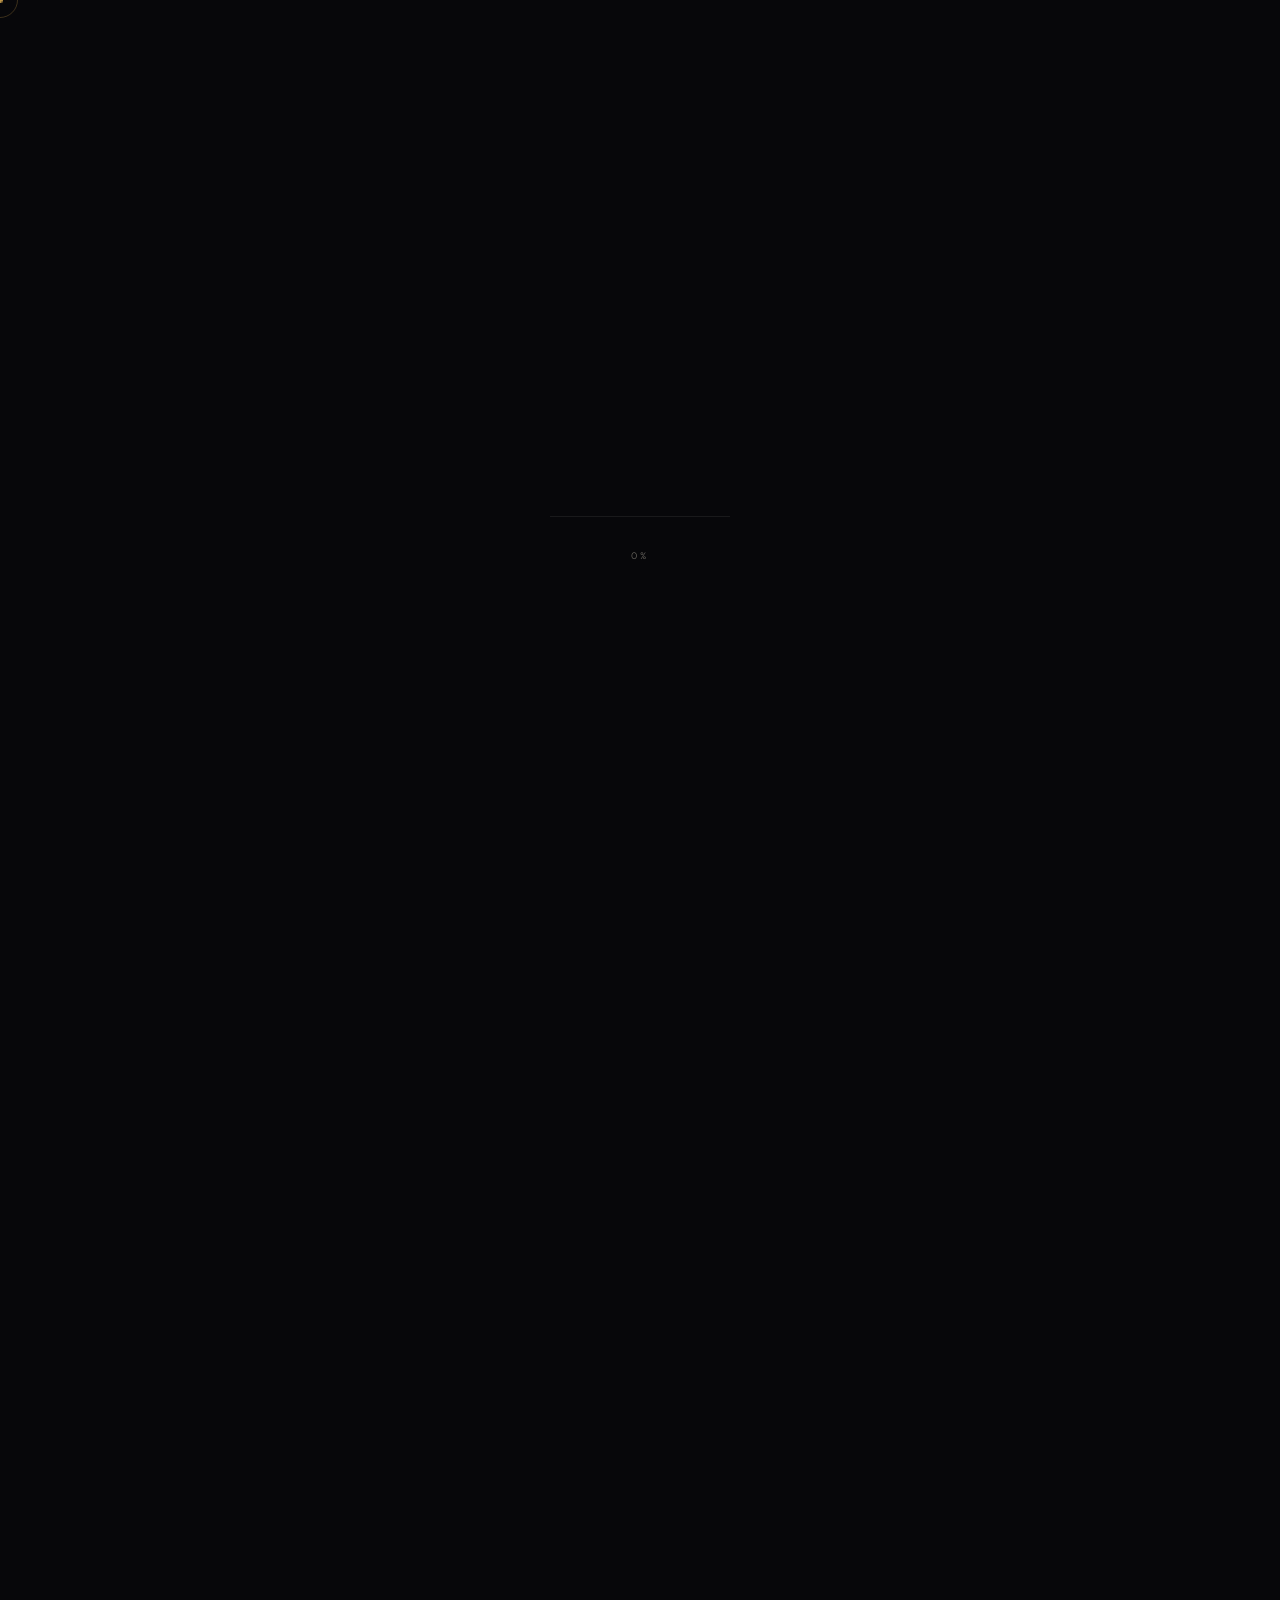
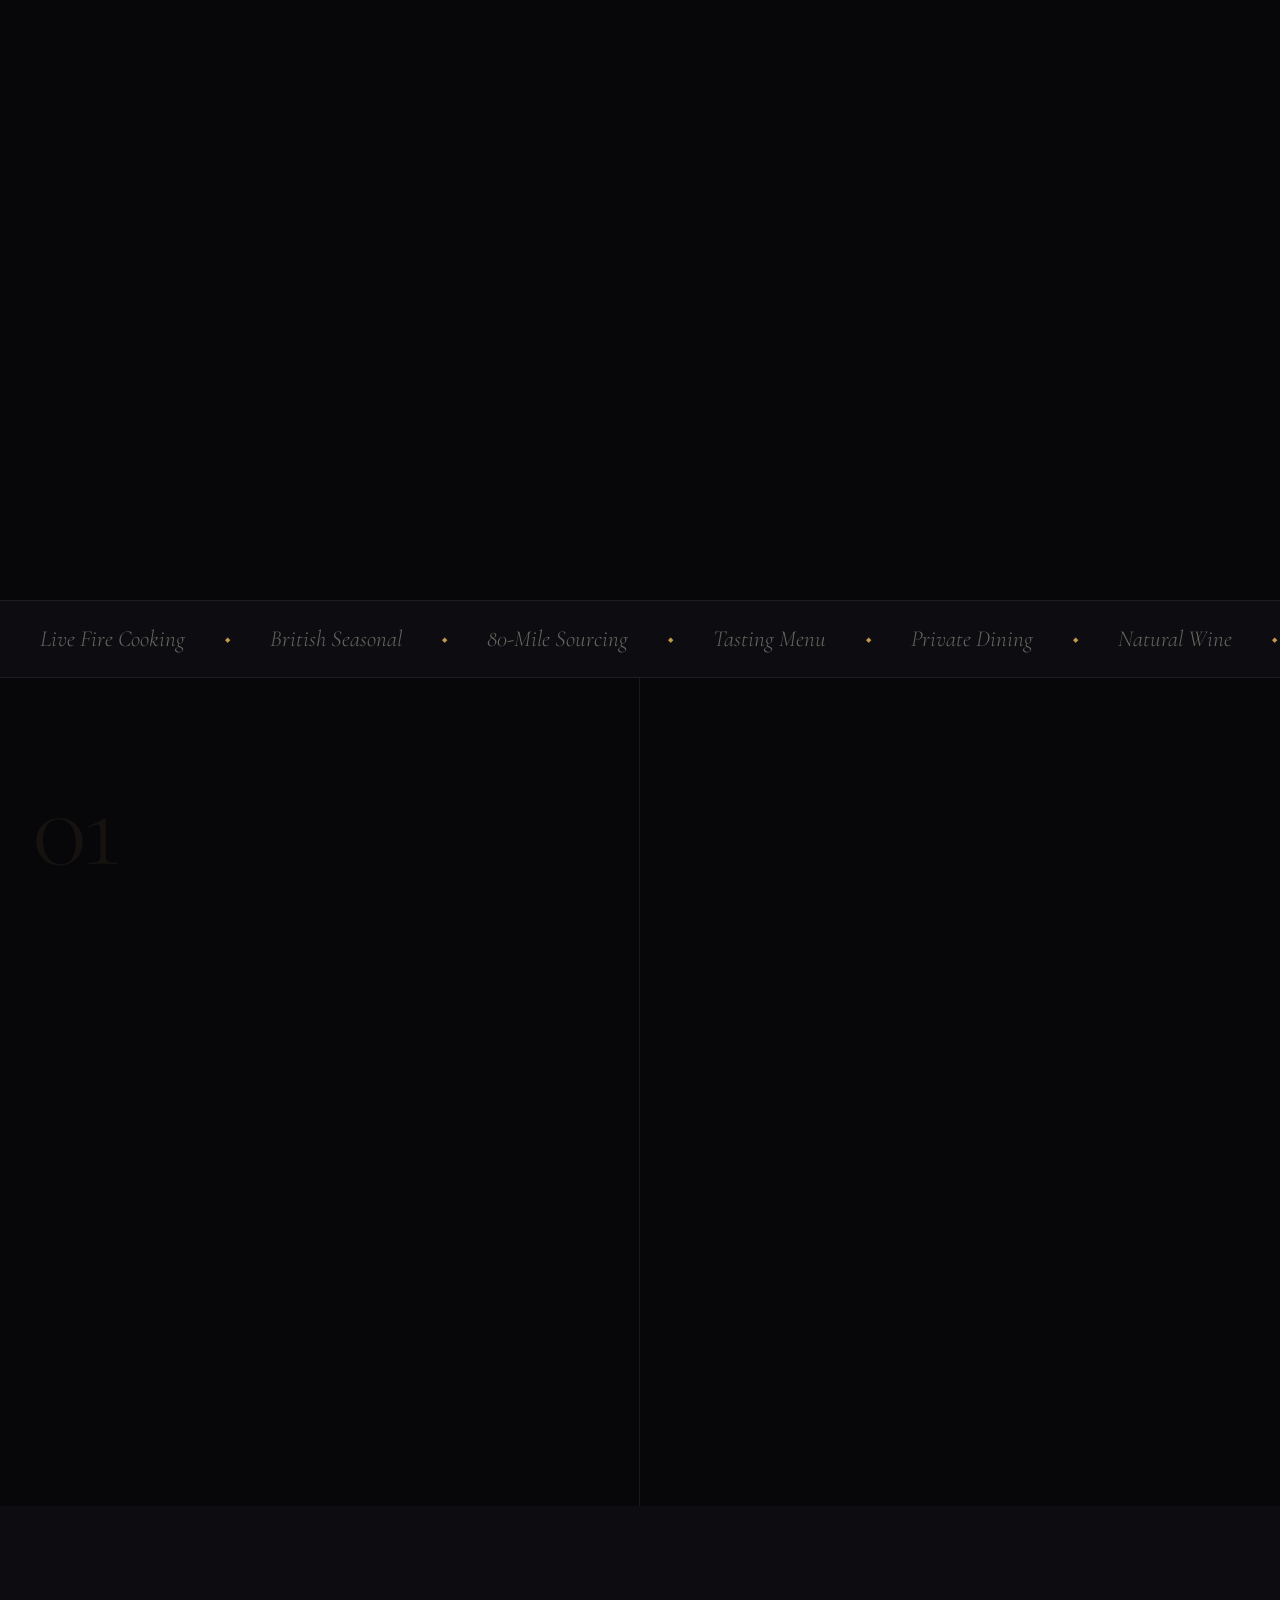
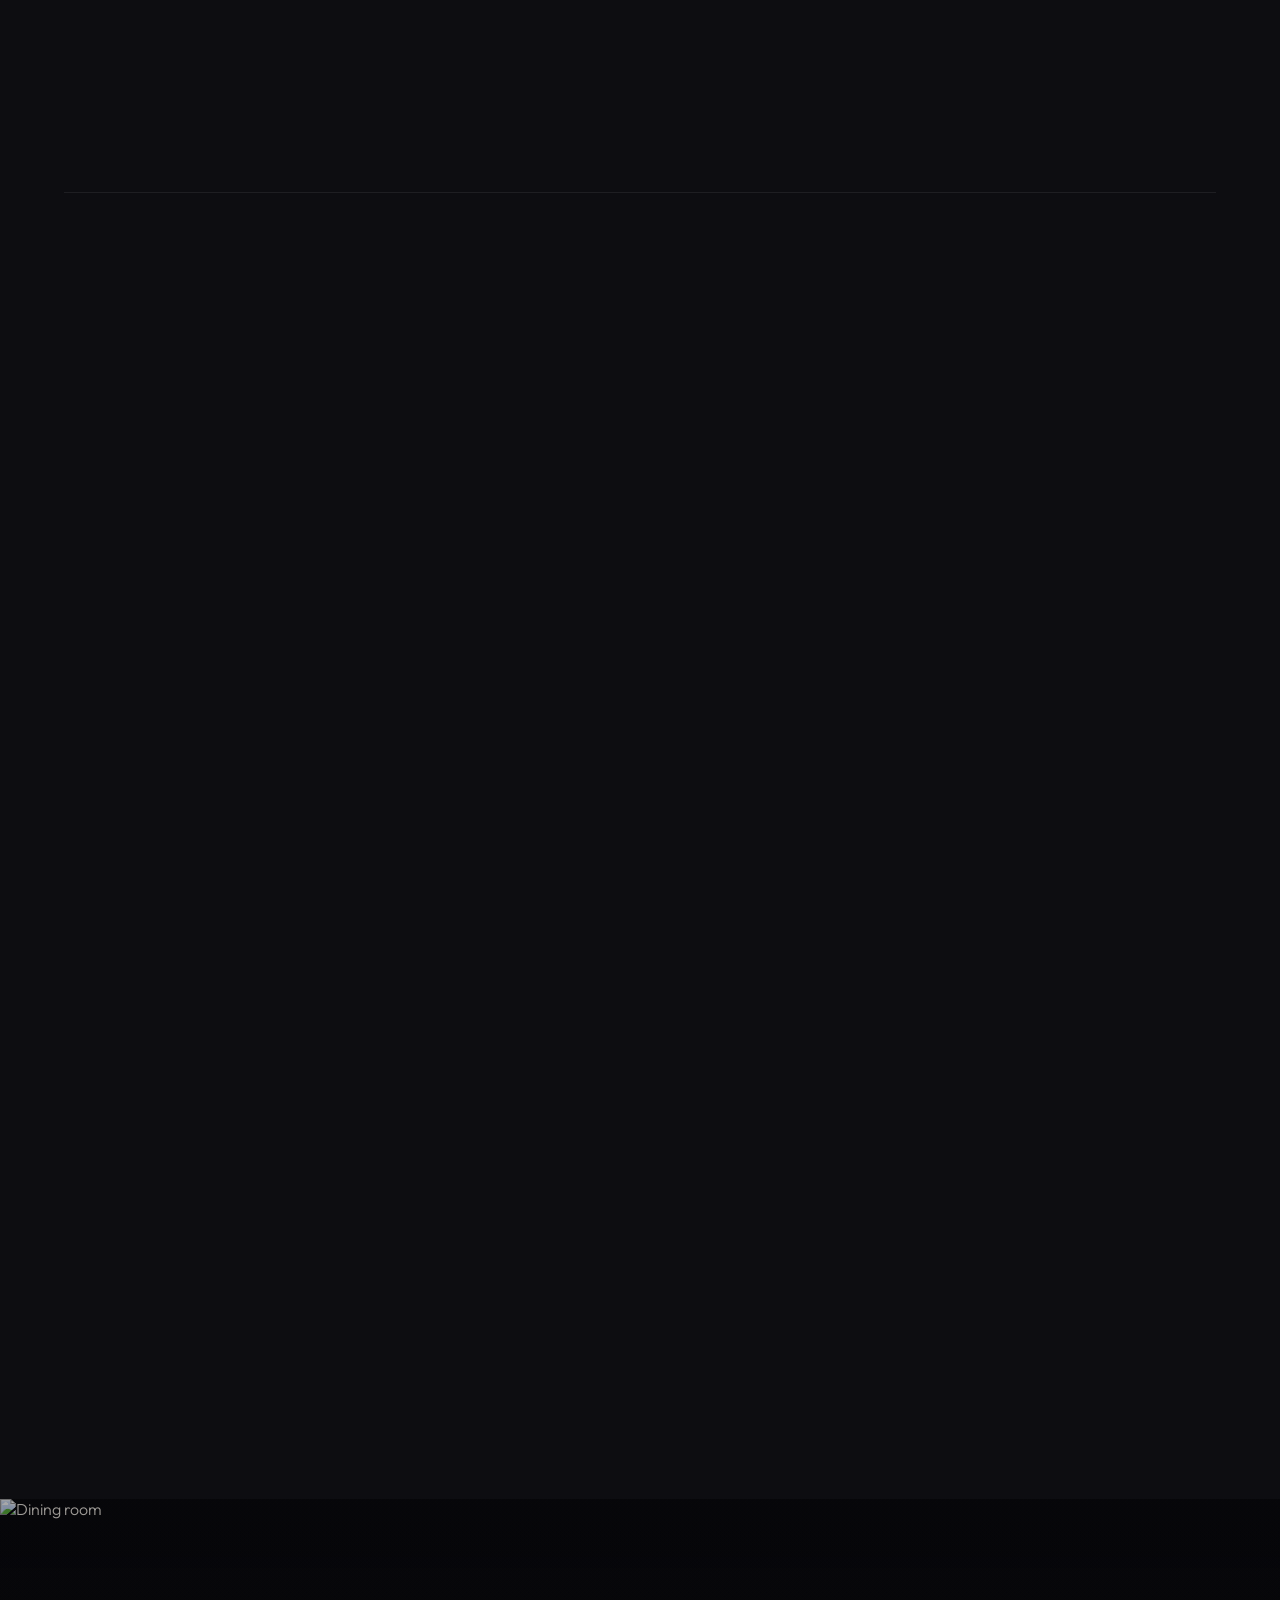
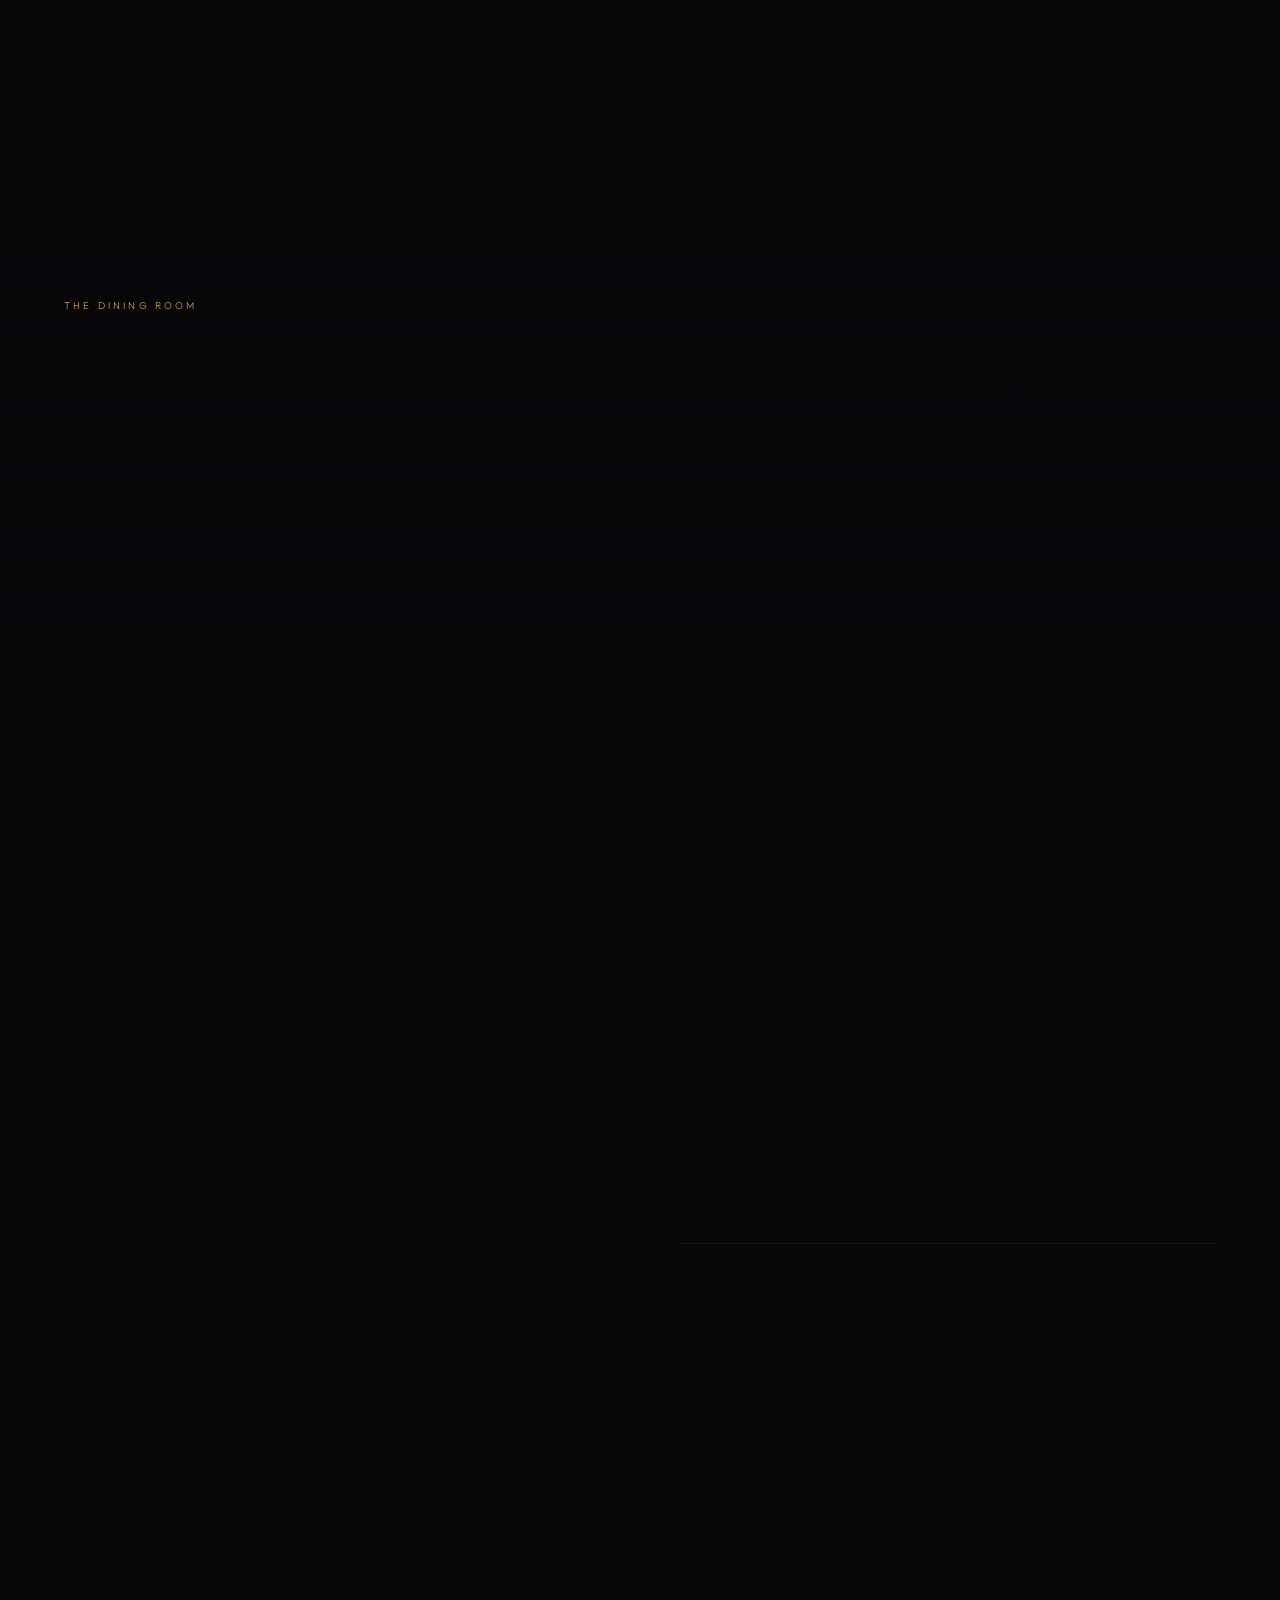
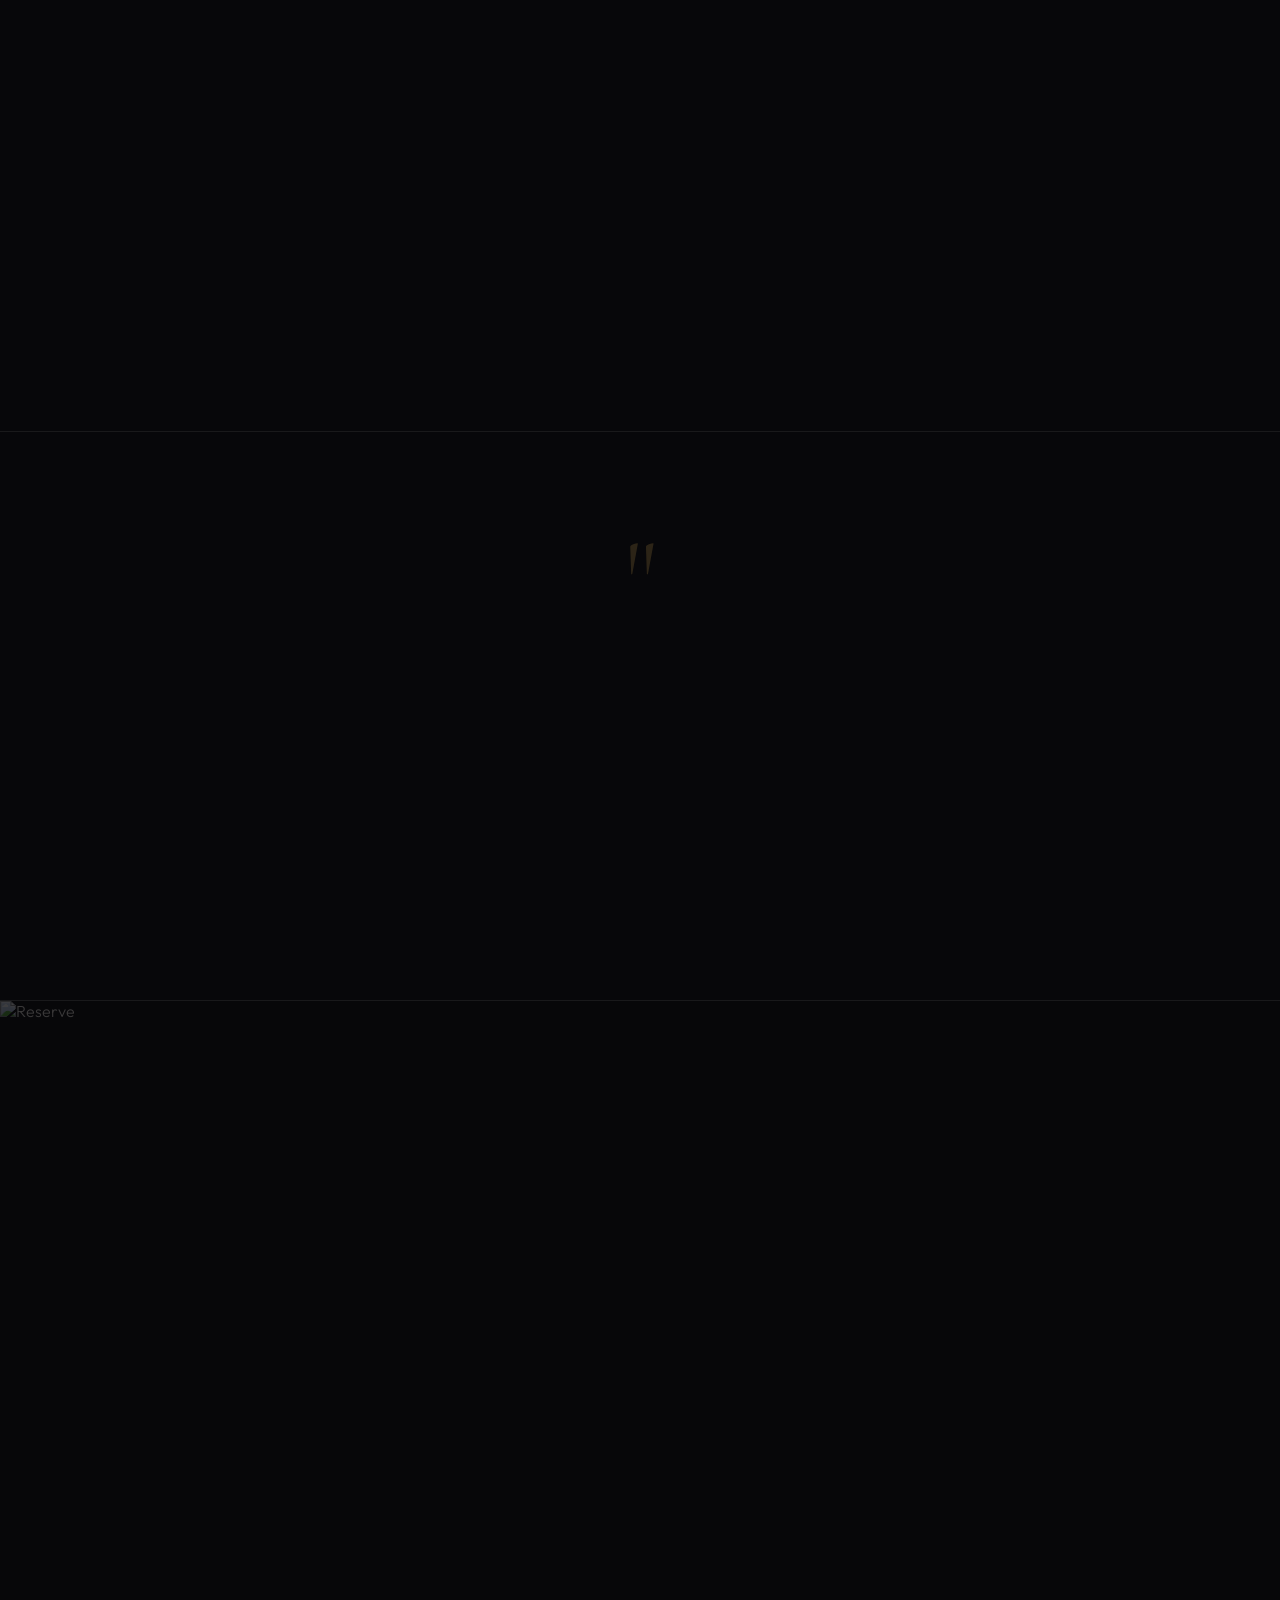
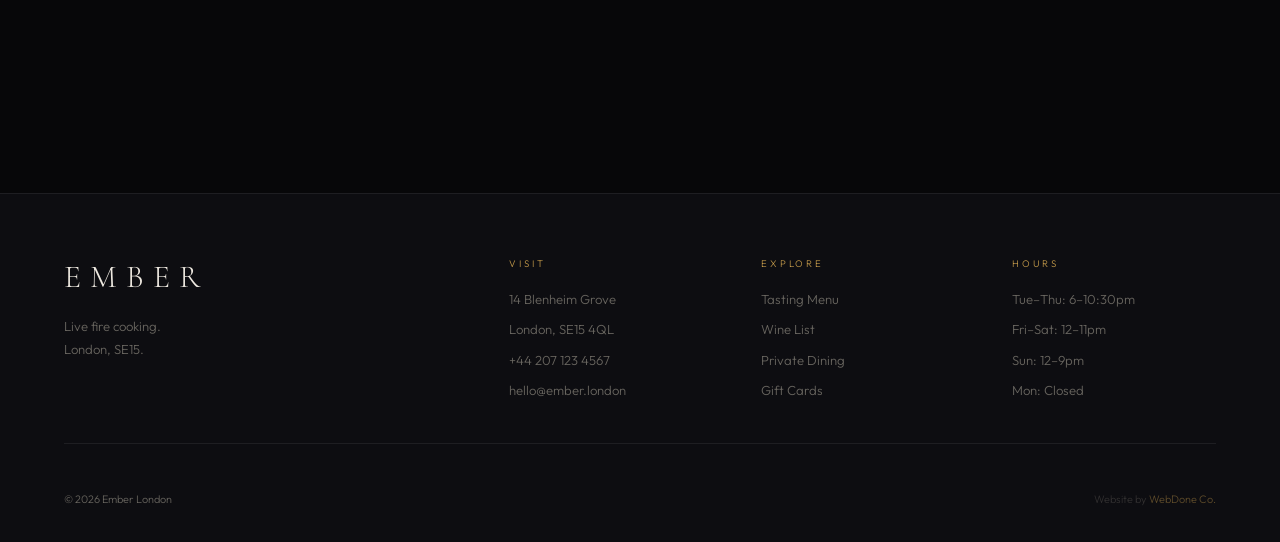
==== commit c194e15f: "Update index.html" ====
--- a/index.html
+++ b/index.html
@@ -1,313 +1,621 @@
 <!DOCTYPE html>
 <html lang="en">
 <head>
-  <meta charset="UTF-8">
-  <meta name="viewport" content="width=device-width, initial-scale=1.0">
-  <title>Ember — London</title>
-  <link rel="preconnect" href="https://fonts.googleapis.com">
-  <link rel="preconnect" href="https://fonts.gstatic.com" crossorigin>
-  <link href="https://fonts.googleapis.com/css2?family=Cormorant:ital,wght@0,300;0,400;1,300;1,400&family=Outfit:wght@200;300;400&display=swap" rel="stylesheet">
-  <link rel="stylesheet" href="css/main.css">
+<meta charset="UTF-8">
+<meta name="viewport" content="width=device-width, initial-scale=1.0">
+<title>Ember — London</title>
+<link rel="preconnect" href="https://fonts.googleapis.com">
+<link rel="preconnect" href="https://fonts.gstatic.com" crossorigin>
+<link href="https://fonts.googleapis.com/css2?family=Cormorant:ital,wght@0,300;0,400;1,300;1,400&family=Outfit:wght@200;300;400&display=swap" rel="stylesheet">
+<style>
+/* ── RESET ── */
+*,*::before,*::after{margin:0;padding:0;box-sizing:border-box}
+html{scroll-behavior:auto;-webkit-font-smoothing:antialiased}
+img{display:block;max-width:100%}
+a{color:inherit;text-decoration:none}
+ul{list-style:none}
+
+/* ── TOKENS ── */
+:root{
+  --bg:#07070A;
+  --sur:#0D0D11;
+  --bdr:rgba(255,255,255,0.07);
+  --gold:#C49A4A;
+  --gold2:#D4AE6A;
+  --white:#EDE8E0;
+  --muted:#68655F;
+  --serif:'Cormorant',Georgia,serif;
+  --sans:'Outfit',sans-serif;
+  --ease:cubic-bezier(0.16,1,0.3,1);
+}
+
+/* ── BASE ── */
+body{background:var(--bg);color:var(--white);font-family:var(--sans);font-weight:300;overflow-x:hidden;cursor:none}
+
+/* ── GRAIN ── */
+#grain{position:fixed;inset:0;z-index:9990;pointer-events:none;opacity:.036;width:100%;height:100%}
+
+/* ── CURSOR ── */
+#cd{position:fixed;width:5px;height:5px;background:var(--gold);border-radius:50%;pointer-events:none;z-index:9999;transform:translate(-50%,-50%);transition:width .2s,height .2s;will-change:transform}
+#cc{position:fixed;width:36px;height:36px;border:1px solid rgba(196,154,74,.28);border-radius:50%;pointer-events:none;z-index:9998;transform:translate(-50%,-50%);transition:width .5s var(--ease),height .5s var(--ease),border-color .3s;will-change:transform}
+#cd.h{width:10px;height:10px}
+#cc.h{width:58px;height:58px;border-color:rgba(196,154,74,.6)}
+
+/* ── LOADER ── */
+#loader{position:fixed;inset:0;background:var(--bg);z-index:9997;display:flex;align-items:center;justify-content:center;flex-direction:column;gap:2rem}
+.ld-logo{font-family:var(--serif);font-size:clamp(4rem,12vw,9rem);font-weight:300;letter-spacing:.12em;overflow:hidden;line-height:1}
+.ld-logo span{display:block;transform:translateY(110%)}
+.ld-bar{width:180px;height:1px;background:var(--bdr);overflow:hidden}
+.ld-bar div{height:100%;width:0%;background:linear-gradient(90deg,var(--gold),var(--gold2))}
+#ldPct{font-size:.6rem;letter-spacing:.3em;color:var(--muted)}
+
+/* ── NAV ── */
+#nav{position:fixed;top:0;left:0;right:0;z-index:500;display:flex;align-items:center;justify-content:space-between;padding:2.5rem 5%;transition:padding .4s var(--ease),background .5s,backdrop-filter .5s;opacity:0}
+#nav.sc{padding:1.3rem 5%;background:rgba(7,7,10,.9);backdrop-filter:blur(20px);-webkit-backdrop-filter:blur(20px);border-bottom:1px solid var(--bdr)}
+.nav-logo{font-family:var(--serif);font-size:1.5rem;font-weight:300;letter-spacing:.28em;text-transform:uppercase;transition:color .3s}
+.nav-logo:hover{color:var(--gold)}
+#nav ul{display:flex;gap:3.5rem}
+#nav ul a{font-size:.67rem;letter-spacing:.18em;text-transform:uppercase;color:var(--muted);transition:color .3s;position:relative}
+#nav ul a::after{content:'';position:absolute;bottom:-3px;left:0;width:0;height:1px;background:var(--gold);transition:width .4s var(--ease)}
+#nav ul a:hover{color:var(--white)}
+#nav ul a:hover::after{width:100%}
+.nav-book{font-size:.66rem;letter-spacing:.2em;text-transform:uppercase;border:1px solid rgba(196,154,74,.35);padding:.7rem 1.8rem;transition:background .3s,border-color .3s,color .3s}
+.nav-book:hover{background:var(--gold);border-color:var(--gold);color:var(--bg)}
+
+/* ── HERO ── */
+#hero{position:relative}
+#hero-sticky{position:sticky;top:0;width:100%;height:100vh;overflow:hidden}
+#hero-canvas{position:absolute;inset:0;width:100%;height:100%}
+#hero-vig{
+  position:absolute;inset:0;pointer-events:none;z-index:1;
+  background:
+    linear-gradient(to right,rgba(7,7,10,.75) 0%,rgba(7,7,10,.05) 55%,rgba(7,7,10,.2) 100%),
+    linear-gradient(to top,rgba(7,7,10,.98) 0%,rgba(7,7,10,.0) 55%),
+    linear-gradient(to bottom,rgba(7,7,10,.5) 0%,transparent 35%)
+}
+#hero-text{position:absolute;inset:0;z-index:2;display:flex;flex-direction:column;justify-content:flex-end;padding:0 5% 8vh}
+.h-tag{font-size:.63rem;letter-spacing:.32em;text-transform:uppercase;color:var(--gold);margin-bottom:2rem;opacity:0;transform:translateY(12px)}
+#hTitle{font-family:var(--serif);font-size:clamp(5rem,13vw,14rem);font-weight:300;line-height:.88;letter-spacing:-.025em;margin-bottom:4vh}
+.hr{display:block;overflow:hidden}
+.hi{display:block;transform:translateY(105%);font-style:normal}
+#hTitle em{font-style:italic;color:rgba(237,232,224,.6)}
+#hSub{display:flex;align-items:center;justify-content:space-between;opacity:0;transform:translateY(18px)}
+#hSub p{font-size:.9rem;line-height:1.9;color:var(--muted);max-width:34ch}
+#hScroll{position:absolute;right:5%;bottom:3rem;z-index:3;display:flex;flex-direction:column;align-items:center;gap:.8rem;opacity:0}
+.hsl{width:1px;height:64px;background:linear-gradient(to bottom,var(--gold),transparent);animation:sdrop 2s ease-in-out infinite}
+@keyframes sdrop{0%{transform:scaleY(0);transform-origin:top;opacity:1}50%{transform:scaleY(1);transform-origin:top;opacity:1}51%{transform:scaleY(1);transform-origin:bottom;opacity:1}100%{transform:scaleY(0);transform-origin:bottom;opacity:0}}
+#hScroll span{font-size:.56rem;letter-spacing:.3em;text-transform:uppercase;color:var(--muted);writing-mode:vertical-rl}
+#hero-spacer{height:500vh}
+
+/* ── TICKER ── */
+#ticker{overflow:hidden;padding:1.5rem 0;border-top:1px solid var(--bdr);border-bottom:1px solid var(--bdr);background:var(--sur)}
+.tk-track{display:flex;align-items:center;white-space:nowrap;animation:ticker 26s linear infinite;width:max-content}
+.tk-track span{font-family:var(--serif);font-size:clamp(1rem,1.8vw,1.5rem);font-weight:300;font-style:italic;color:var(--muted);padding:0 2.5rem;transition:color .3s}
+.tk-track span:hover{color:var(--gold)}
+.tk-track i{font-style:normal;color:var(--gold);font-size:.45rem;vertical-align:middle}
+@keyframes ticker{0%{transform:translateX(0)}100%{transform:translateX(-50%)}}
+
+/* ── SHARED ── */
+.tag{display:block;font-size:.62rem;letter-spacing:.32em;text-transform:uppercase;color:var(--gold);font-family:var(--sans);font-weight:300;margin-bottom:1.3rem}
+h2{font-family:var(--serif);font-size:clamp(2.5rem,5vw,4.5rem);font-weight:300;line-height:1.08;letter-spacing:-.015em;margin-bottom:2.2rem}
+h2 em{font-style:italic}
+.tlink{display:inline-flex;align-items:center;gap:1rem;font-size:.68rem;letter-spacing:.2em;text-transform:uppercase;transition:color .3s,gap .4s var(--ease)}
+.tlink svg{transition:width .4s var(--ease);flex-shrink:0}
+.tlink:hover{color:var(--gold);gap:1.6rem}
+.tlink:hover svg{width:58px}
+.img-wrap{width:100%;height:100%;overflow:hidden}
+.pimg{width:100%;height:110%;object-fit:cover;object-position:center;transform:translateY(-5%);will-change:transform}
+.rv-f{opacity:0;transform:translateY(16px)}
+.rv-u{opacity:0;transform:translateY(42px)}
+.rv-img{opacity:0;transform:scale(.97) translateY(28px)}
+.rv-card{opacity:0;transform:translateY(36px)}
+.rv-s{opacity:0;transform:translateY(20px)}
+.btn-gold{display:inline-block;font-size:.7rem;letter-spacing:.22em;text-transform:uppercase;color:var(--bg);background:var(--gold);padding:1.1rem 3rem;font-weight:400;white-space:nowrap;transition:background .3s}
+.btn-gold:hover{background:var(--gold2)}
+.btn-ghost{display:inline-block;font-size:.7rem;letter-spacing:.22em;text-transform:uppercase;color:var(--white);border:1px solid rgba(255,255,255,.18);padding:1.1rem 3rem;transition:border-color .3s,color .3s}
+.btn-ghost:hover{border-color:var(--gold);color:var(--gold)}
+
+/* ── STORY ── */
+#story{display:grid;grid-template-columns:1fr 1fr;min-height:92vh}
+.story-l{padding:12vh 8% 12vh 5%;display:flex;gap:3rem;align-items:flex-start;border-right:1px solid var(--bdr)}
+.s-idx{font-family:var(--serif);font-size:clamp(6rem,9vw,9rem);font-weight:300;color:rgba(196,154,74,.08);line-height:1;flex-shrink:0;margin-top:-1rem;letter-spacing:-.04em}
+.s-txt{flex:1;padding-top:1.5rem}
+.s-txt p{font-size:.9rem;line-height:2;color:var(--muted);max-width:40ch;margin-bottom:2.8rem}
+.story-r{position:relative;overflow:hidden}
+.story-r .img-wrap{height:100%}
+.img-cap{position:absolute;bottom:2rem;left:2.5rem;font-size:.63rem;letter-spacing:.18em;text-transform:uppercase;color:rgba(237,232,224,.35);z-index:2}
+
+/* ── MENU CARDS ── */
+#menu{padding:12vh 5%;background:var(--sur)}
+.menu-hd{display:flex;align-items:flex-end;justify-content:space-between;margin-bottom:5rem;padding-bottom:2.5rem;border-bottom:1px solid var(--bdr)}
+.menu-cards{display:grid;grid-template-columns:1fr 1fr;gap:2px}
+.mcard{position:relative;overflow:hidden;height:62vh;min-height:420px;cursor:none}
+.mc-img{position:absolute;inset:0}
+.mc-img .pimg{transform:scale(1.08) translateY(-5%);transition:transform .9s var(--ease)}
+.mcard:hover .mc-img .pimg{transform:scale(1.0) translateY(0)}
+.mc-ov{position:absolute;inset:0;background:linear-gradient(to top,rgba(7,7,10,.96) 0%,rgba(7,7,10,.35) 50%,rgba(7,7,10,.08) 100%);transition:background .6s}
+.mcard:hover .mc-ov{background:linear-gradient(to top,rgba(7,7,10,.99) 0%,rgba(7,7,10,.55) 60%,rgba(7,7,10,.15) 100%)}
+.mc-info{position:absolute;bottom:0;left:0;right:0;padding:3rem;z-index:2}
+.mc-meta{display:flex;align-items:center;justify-content:space-between;margin-bottom:1.2rem}
+.mc-price{font-family:var(--serif);font-size:1.9rem;font-weight:300;color:var(--gold)}
+.mc-info h3{font-family:var(--serif);font-size:clamp(1.8rem,2.8vw,2.6rem);font-weight:300;line-height:1.15;margin-bottom:.8rem}
+.mc-info h3 em{font-style:italic}
+.mc-info p{font-size:.82rem;color:rgba(237,232,224,.5);line-height:1.7;max-width:36ch}
+
+/* ── FULL BLEED ── */
+#fullbleed{position:relative;height:80vh;overflow:hidden;display:flex;align-items:flex-end}
+.fb-wrap{position:absolute;inset:0;overflow:hidden}
+.fb-pimg{width:100%;height:115%;object-fit:cover;transform:translateY(0);will-change:transform}
+.fb-ov{position:absolute;inset:0;background:linear-gradient(to top,rgba(7,7,10,.9) 0%,rgba(7,7,10,.08) 55%),linear-gradient(to bottom,rgba(7,7,10,.3) 0%,transparent 40%)}
+.fb-text{position:relative;z-index:2;padding:0 5% 7vh}
+.fb-text h2{font-size:clamp(3rem,8vw,8rem);line-height:.92;letter-spacing:-.025em}
+
+/* ── SPACE ── */
+#space{padding:12vh 5%}
+.sp-grid{display:grid;grid-template-columns:1fr 1fr;gap:7%;align-items:start}
+.sp-img{height:750px;position:sticky;top:12vh;overflow:hidden}
+.sp-img .img-wrap{height:100%}
+.sp-right{padding-top:6vh;display:flex;flex-direction:column;gap:3.5rem}
+.sp-right>p{font-size:.9rem;line-height:2;color:var(--muted);max-width:40ch}
+.stats{display:grid;grid-template-columns:1fr 1fr;border-top:1px solid var(--bdr)}
+.stat{padding:2rem 0;border-bottom:1px solid var(--bdr)}
+.stat:nth-child(odd){border-right:1px solid var(--bdr);padding-right:2.5rem}
+.stat:nth-child(even){padding-left:2.5rem}
+.stat b{display:block;font-family:var(--serif);font-size:clamp(2.5rem,4vw,4rem);font-weight:300;color:var(--white);line-height:1;margin-bottom:.35rem;font-style:normal}
+.stat span{font-size:.63rem;letter-spacing:.15em;text-transform:uppercase;color:var(--muted)}
+.sp-img2{height:340px;overflow:hidden}
+.sp-img2 .img-wrap{height:100%}
+
+/* ── QUOTE ── */
+#quote{padding:14vh 5%;border-top:1px solid var(--bdr);border-bottom:1px solid var(--bdr)}
+.qt-inner{max-width:820px;margin:0 auto;text-align:center}
+.qt-mark{font-family:var(--serif);font-size:7rem;line-height:.4;color:var(--gold);opacity:.2;margin-bottom:2rem}
+#quote blockquote{font-family:var(--serif);font-size:clamp(1.6rem,3vw,2.6rem);font-weight:300;font-style:italic;line-height:1.55;margin-bottom:2.5rem}
+#quote cite{font-size:.66rem;letter-spacing:.25em;text-transform:uppercase;color:var(--muted);font-style:normal}
+
+/* ── RESERVE ── */
+#reserve{position:relative;min-height:88vh;display:flex;align-items:center;overflow:hidden}
+.res-img{position:absolute;inset:0;overflow:hidden}
+.res-pimg{width:100%;height:115%;object-fit:cover;transform:translateY(0);will-change:transform}
+.res-ov{position:absolute;inset:0;background:rgba(7,7,10,.78)}
+.res-content{position:relative;z-index:2;padding:10vh 5%;max-width:700px}
+.res-content h2{font-size:clamp(3.5rem,9vw,9rem);line-height:.9;letter-spacing:-.03em;margin-bottom:2.2rem}
+.res-content h2 em{color:var(--gold)}
+.res-content>p{font-size:.9rem;line-height:1.9;color:var(--muted);max-width:38ch;margin-bottom:3.5rem}
+.res-btns{display:flex;gap:1.5rem;align-items:center;margin-bottom:4.5rem;flex-wrap:wrap}
+.res-hours{display:flex;gap:2rem;align-items:center;flex-wrap:wrap}
+.res-hours>div:not(.rhdiv){display:flex;flex-direction:column;gap:.4rem}
+.res-hours span{font-size:.6rem;letter-spacing:.22em;text-transform:uppercase;color:var(--gold)}
+.res-hours b{font-family:var(--serif);font-size:1.25rem;font-weight:300;font-style:normal}
+.rhdiv{width:1px;height:40px;background:var(--bdr)}
+
+/* ── FOOTER ── */
+footer{background:var(--sur);border-top:1px solid var(--bdr);padding:7vh 5% 4vh}
+.ft-top{display:grid;grid-template-columns:1fr 2fr;gap:8%;padding-bottom:5vh;border-bottom:1px solid var(--bdr);margin-bottom:3rem}
+.ft-logo{font-family:var(--serif);font-size:2rem;letter-spacing:.28em;text-transform:uppercase;font-weight:300;margin-bottom:1.2rem}
+.ft-brand>p:last-child{font-size:.82rem;line-height:1.8;color:var(--muted)}
+.ft-cols{display:grid;grid-template-columns:repeat(3,1fr);gap:3rem}
+.ft-cl-title{font-size:.6rem;letter-spacing:.3em;text-transform:uppercase;color:var(--gold);margin-bottom:1.4rem}
+.ft-cols ul{display:flex;flex-direction:column;gap:.9rem}
+.ft-cols li,.ft-cols a{font-size:.82rem;color:var(--muted);transition:color .3s}
+.ft-cols a:hover{color:var(--white)}
+.ft-bot{display:flex;justify-content:space-between;align-items:center}
+.ft-bot p{font-size:.68rem;color:var(--muted)}
+.ft-credit{color:rgba(104,101,95,.4)!important}
+.ft-credit a{color:rgba(196,154,74,.45);transition:color .3s}
+.ft-credit a:hover{color:var(--gold)}
+
+/* ── RESPONSIVE ── */
+@media(max-width:1024px){.menu-cards{grid-template-columns:1fr}.mcard{height:55vw;min-height:340px}}
+@media(max-width:900px){
+  #nav ul{display:none}
+  #hTitle{font-size:clamp(4rem,14vw,8rem)}
+  #hSub{flex-direction:column;align-items:flex-start;gap:2rem}
+  #story{grid-template-columns:1fr;min-height:auto}
+  .story-l{border-right:none;border-bottom:1px solid var(--bdr);padding:8vh 5%}
+  .s-idx{display:none}
+  .story-r{height:70vw}
+  .menu-hd{flex-direction:column;align-items:flex-start;gap:2rem}
+  .sp-grid{grid-template-columns:1fr}
+  .sp-img{height:70vw;position:relative;top:0}
+  .ft-top{grid-template-columns:1fr}
+  .ft-cols{grid-template-columns:1fr 1fr}
+  .ft-bot{flex-direction:column;gap:1rem;text-align:center}
+  #hScroll{display:none}
+}
+</style>
 </head>
 <body>
 
-  <!-- GRAIN -->
-  <canvas id="grain"></canvas>
-
-  <!-- CURSOR -->
-  <div id="cd"></div>
-  <div id="cc"></div>
-
-  <!-- LOADER -->
-  <div id="loader">
-    <div class="ld-inner">
-      <div class="ld-logo"><span id="ldSpan">Ember</span></div>
-      <div class="ld-bar"><div id="ldFill"></div></div>
-      <p id="ldPct">0%</p>
-    </div>
-  </div>
-
-  <!-- NAV -->
-  <nav id="nav">
-    <a href="/" class="nav-logo">Ember</a>
-    <ul>
-      <li><a href="#story">Story</a></li>
-      <li><a href="#menu">Menu</a></li>
-      <li><a href="#space">The Space</a></li>
-      <li><a href="#reserve">Reserve</a></li>
-    </ul>
-    <a href="#reserve" class="nav-book mag">Book a Table</a>
-  </nav>
-
-  <!-- ═══════════════════════════════════
-       SCROLL-SCRUBBED VIDEO HERO
-  ═══════════════════════════════════ -->
-  <section id="hero">
-    <!-- The sticky canvas that plays frames on scroll -->
-    <div id="hero-sticky">
-      <canvas id="hero-canvas"></canvas>
-      <div id="hero-vignette"></div>
-
-      <!-- Text layers that animate independently -->
-      <div id="hero-text">
-        <span class="h-tag" id="hTag">London · Est. 2019</span>
-        <h1 id="hTitle">
-          <span class="hr"><em class="hi" id="hi0">Where fire</em></span>
-          <span class="hr"><span class="hi" id="hi1">becomes</span></span>
-          <span class="hr"><em class="hi" id="hi2">flavour.</em></span>
-        </h1>
-        <div id="hSub">
-          <p>A restaurant built on the oldest cooking technique and the most honest philosophy.</p>
-          <a href="#reserve" class="btn-gold mag">Reserve a Table</a>
-        </div>
+<!-- GRAIN -->
+<canvas id="grain"></canvas>
+
+<!-- CURSOR -->
+<div id="cd"></div>
+<div id="cc"></div>
+
+<!-- LOADER -->
+<div id="loader">
+  <div class="ld-logo"><span id="ldSpan">Ember</span></div>
+  <div class="ld-bar"><div id="ldFill"></div></div>
+  <p id="ldPct">0%</p>
+</div>
+
+<!-- NAV -->
+<nav id="nav">
+  <a href="/" class="nav-logo">Ember</a>
+  <ul>
+    <li><a href="#story">Story</a></li>
+    <li><a href="#menu">Menu</a></li>
+    <li><a href="#space">The Space</a></li>
+    <li><a href="#reserve">Reserve</a></li>
+  </ul>
+  <a href="#reserve" class="nav-book mag">Book a Table</a>
+</nav>
+
+<!-- HERO -->
+<section id="hero">
+  <div id="hero-sticky">
+    <canvas id="hero-canvas"></canvas>
+    <div id="hero-vig"></div>
+    <div id="hero-text">
+      <span class="h-tag" id="hTag">London · Est. 2019</span>
+      <h1 id="hTitle">
+        <span class="hr"><em class="hi" id="hi0">Where fire</em></span>
+        <span class="hr"><span class="hi" id="hi1">becomes</span></span>
+        <span class="hr"><em class="hi" id="hi2">flavour.</em></span>
+      </h1>
+      <div id="hSub">
+        <p>A restaurant built on the oldest cooking technique and the most honest philosophy — let the ingredient speak.</p>
+        <a href="#reserve" class="btn-gold mag">Reserve a Table</a>
       </div>
-
-      <!-- Scroll indicator -->
-      <div id="hScroll">
-        <div class="hsl"></div>
-        <span>Scroll</span>
+    </div>
+    <div id="hScroll"><div class="hsl"></div><span>Scroll</span></div>
+  </div>
+  <div id="hero-spacer"></div>
+</section>
+
+<!-- TICKER -->
+<div id="ticker">
+  <div class="tk-track">
+    <span>Live Fire Cooking</span><i>◆</i><span>British Seasonal</span><i>◆</i>
+    <span>80-Mile Sourcing</span><i>◆</i><span>Tasting Menu</span><i>◆</i>
+    <span>Private Dining</span><i>◆</i><span>Natural Wine</span><i>◆</i>
+    <span>Live Fire Cooking</span><i>◆</i><span>British Seasonal</span><i>◆</i>
+    <span>80-Mile Sourcing</span><i>◆</i><span>Tasting Menu</span><i>◆</i>
+    <span>Private Dining</span><i>◆</i><span>Natural Wine</span><i>◆</i>
+  </div>
+</div>
+
+<!-- STORY -->
+<section id="story">
+  <div class="story-l">
+    <div class="s-idx">01</div>
+    <div class="s-txt">
+      <span class="tag rv-f">Our Philosophy</span>
+      <h2 class="rv-u">Food that remembers<br>where it <em>came from</em></h2>
+      <p class="rv-f">Every dish at Ember begins with a single question: what does this ingredient want to become? We source exclusively from British farms within 80 miles of London. The seasons write our menu. We follow.</p>
+      <a href="#" class="tlink rv-f"><span>Read our story</span><svg width="44" height="1" viewBox="0 0 44 1"><line x1="0" y1=".5" x2="44" y2=".5" stroke="currentColor"/></svg></a>
+    </div>
+  </div>
+  <div class="story-r rv-img">
+    <div class="img-wrap">
+      <img src="https://images.pexels.com/photos/2233729/pexels-photo-2233729.jpeg?auto=compress&cs=tinysrgb&w=900&h=1100&fit=crop" alt="Chef" class="pimg">
+    </div>
+    <span class="img-cap">Head Chef — Marcus Webb</span>
+  </div>
+</section>
+
+<!-- MENU -->
+<section id="menu">
+  <div class="menu-hd">
+    <div>
+      <span class="tag rv-f">Seasonal Menu</span>
+      <h2 class="rv-u">Taste the <em>season</em></h2>
+    </div>
+    <a href="#" class="tlink rv-f"><span>Full menu</span><svg width="44" height="1" viewBox="0 0 44 1"><line x1="0" y1=".5" x2="44" y2=".5" stroke="currentColor"/></svg></a>
+  </div>
+  <div class="menu-cards">
+    <div class="mcard rv-card">
+      <div class="mc-img"><img src="https://images.pexels.com/photos/1640772/pexels-photo-1640772.jpeg?auto=compress&cs=tinysrgb&w=1200&h=800&fit=crop" alt="Celeriac" class="pimg"><div class="mc-ov"></div></div>
+      <div class="mc-info"><div class="mc-meta"><span class="tag">Starter</span><span class="mc-price">£18</span></div><h3><em>Ember-roasted</em> Celeriac</h3><p>Smoked crème fraîche, hazelnuts, wild chervil, aged sherry vinegar</p></div>
+    </div>
+    <div class="mcard rv-card">
+      <div class="mc-img"><img src="https://images.pexels.com/photos/1199957/pexels-photo-1199957.jpeg?auto=compress&cs=tinysrgb&w=1200&h=800&fit=crop" alt="Rib" class="pimg"><div class="mc-ov"></div></div>
+      <div class="mc-info"><div class="mc-meta"><span class="tag">Signature</span><span class="mc-price">£52</span></div><h3>Dry-aged <em>Longhorn</em> Rib</h3><p>45-day aged, bone marrow butter, heritage watercress, smoked salt</p></div>
+    </div>
+    <div class="mcard rv-card">
+      <div class="mc-img"><img src="https://images.pexels.com/photos/3763847/pexels-photo-3763847.jpeg?auto=compress&cs=tinysrgb&w=1200&h=800&fit=crop" alt="Turbot" class="pimg"><div class="mc-ov"></div></div>
+      <div class="mc-info"><div class="mc-meta"><span class="tag">Main</span><span class="mc-price">£44</span></div><h3>Cornish <em>Turbot</em></h3><p>Burnt leek ash, sea herbs, saffron butter, lemon verbena</p></div>
+    </div>
+    <div class="mcard rv-card">
+      <div class="mc-img"><img src="https://images.pexels.com/photos/1279330/pexels-photo-1279330.jpeg?auto=compress&cs=tinysrgb&w=1200&h=800&fit=crop" alt="Chocolate" class="pimg"><div class="mc-ov"></div></div>
+      <div class="mc-info"><div class="mc-meta"><span class="tag">Dessert</span><span class="mc-price">£14</span></div><h3>Smoked <em>Dark Chocolate</em></h3><p>72% single origin, sea salt caramel, malt ice cream</p></div>
+    </div>
+  </div>
+</section>
+
+<!-- FULL BLEED -->
+<div id="fullbleed">
+  <div class="fb-wrap"><img src="https://images.pexels.com/photos/941861/pexels-photo-941861.jpeg?auto=compress&cs=tinysrgb&w=1920&h=900&fit=crop" alt="Dining room" class="fb-pimg pimg"><div class="fb-ov"></div></div>
+  <div class="fb-text"><span class="tag">The Dining Room</span><h2 class="rv-u">An atmosphere<br>of its <em>own</em></h2></div>
+</div>
+
+<!-- SPACE -->
+<section id="space">
+  <div class="sp-grid">
+    <div class="sp-img rv-img">
+      <div class="img-wrap"><img src="https://images.pexels.com/photos/696218/pexels-photo-696218.jpeg?auto=compress&cs=tinysrgb&w=900&h=1100&fit=crop" alt="Interior" class="pimg"></div>
+    </div>
+    <div class="sp-right">
+      <span class="tag rv-f">The Space</span>
+      <h2 class="rv-u">Designed for the<br><em>unhurried</em> meal</h2>
+      <p class="rv-f">50 covers across two rooms. No music that fights conversation. Lighting that shifts with the evening. A room that knows its purpose.</p>
+      <div class="stats">
+        <div class="stat rv-s"><b data-count="50">0</b><span>Covers</span></div>
+        <div class="stat rv-s"><b data-count="14">0</b><span>Seasonal dishes</span></div>
+        <div class="stat rv-s"><b data-count="6">0</b><span>Years open</span></div>
+        <div class="stat rv-s"><b data-count="80">0</b><span>Mile sourcing</span></div>
       </div>
-    </div>
-
-    <!-- Scroll distance — controls how many "frames" we scrub through -->
-    <div id="hero-spacer"></div>
-  </section>
-
-  <!-- ═══════════════════════════════════
-       TICKER
-  ═══════════════════════════════════ -->
-  <div id="ticker">
-    <div class="tk-track">
-      <span>Live Fire Cooking</span><i>◆</i>
-      <span>British Seasonal</span><i>◆</i>
-      <span>80-Mile Sourcing</span><i>◆</i>
-      <span>Tasting Menu</span><i>◆</i>
-      <span>Private Dining</span><i>◆</i>
-      <span>Natural Wine</span><i>◆</i>
-      <span>Live Fire Cooking</span><i>◆</i>
-      <span>British Seasonal</span><i>◆</i>
-      <span>80-Mile Sourcing</span><i>◆</i>
-      <span>Tasting Menu</span><i>◆</i>
-      <span>Private Dining</span><i>◆</i>
-      <span>Natural Wine</span><i>◆</i>
-    </div>
-  </div>
-
-  <!-- ═══════════════════════════════════
-       STORY
-  ═══════════════════════════════════ -->
-  <section id="story">
-    <div class="story-l">
-      <div class="s-idx">01</div>
-      <div class="s-txt">
-        <span class="tag rv-f">Our Philosophy</span>
-        <h2 class="rv-u">Food that remembers<br>where it <em>came from</em></h2>
-        <p class="rv-f">Every dish at Ember begins with a single question: what does this ingredient want to become? We source exclusively from British farms within 80 miles of London. The seasons write our menu. We follow.</p>
-        <a href="#" class="tlink rv-f"><span>Read our story</span><svg width="44" height="1" viewBox="0 0 44 1"><line x1="0" y1=".5" x2="44" y2=".5" stroke="currentColor"/></svg></a>
+      <div class="sp-img2 rv-img">
+        <div class="img-wrap"><img src="https://images.pexels.com/photos/1484516/pexels-photo-1484516.jpeg?auto=compress&cs=tinysrgb&w=700&h=500&fit=crop" alt="Table" class="pimg"></div>
       </div>
     </div>
-    <div class="story-r rv-img">
-      <div class="img-wrap">
-        <img src="https://images.pexels.com/photos/2233729/pexels-photo-2233729.jpeg?auto=compress&cs=tinysrgb&w=900&h=1100&fit=crop" alt="Chef" class="pimg">
-      </div>
-      <span class="img-cap">Head Chef — Marcus Webb</span>
-    </div>
-  </section>
-
-  <!-- ═══════════════════════════════════
-       MENU — FULL WIDTH CARDS
-  ═══════════════════════════════════ -->
-  <section id="menu">
-    <div class="menu-hd">
-      <div>
-        <span class="tag rv-f">Seasonal Menu</span>
-        <h2 class="rv-u">Taste the <em>season</em></h2>
-      </div>
-      <a href="#" class="tlink rv-f"><span>Full menu</span><svg width="44" height="1" viewBox="0 0 44 1"><line x1="0" y1=".5" x2="44" y2=".5" stroke="currentColor"/></svg></a>
-    </div>
-
-    <div class="menu-cards">
-
-      <div class="mcard rv-card">
-        <div class="mc-img">
-          <img src="https://images.pexels.com/photos/1640772/pexels-photo-1640772.jpeg?auto=compress&cs=tinysrgb&w=1200&h=800&fit=crop" alt="Celeriac" class="pimg">
-          <div class="mc-overlay"></div>
-        </div>
-        <div class="mc-info">
-          <div class="mc-meta"><span class="tag">Starter</span><span class="mc-price">£18</span></div>
-          <h3><em>Ember-roasted</em> Celeriac</h3>
-          <p>Smoked crème fraîche, hazelnuts, wild chervil, aged sherry vinegar</p>
-        </div>
-      </div>
-
-      <div class="mcard rv-card">
-        <div class="mc-img">
-          <img src="https://images.pexels.com/photos/1199957/pexels-photo-1199957.jpeg?auto=compress&cs=tinysrgb&w=1200&h=800&fit=crop" alt="Rib" class="pimg">
-          <div class="mc-overlay"></div>
-        </div>
-        <div class="mc-info">
-          <div class="mc-meta"><span class="tag">Signature</span><span class="mc-price">£52</span></div>
-          <h3>Dry-aged <em>Longhorn</em> Rib</h3>
-          <p>45-day aged, bone marrow butter, heritage watercress, smoked salt</p>
-        </div>
-      </div>
-
-      <div class="mcard rv-card">
-        <div class="mc-img">
-          <img src="https://images.pexels.com/photos/3763847/pexels-photo-3763847.jpeg?auto=compress&cs=tinysrgb&w=1200&h=800&fit=crop" alt="Turbot" class="pimg">
-          <div class="mc-overlay"></div>
-        </div>
-        <div class="mc-info">
-          <div class="mc-meta"><span class="tag">Main</span><span class="mc-price">£44</span></div>
-          <h3>Cornish <em>Turbot</em></h3>
-          <p>Burnt leek ash, sea herbs, saffron butter, lemon verbena</p>
-        </div>
-      </div>
-
-      <div class="mcard rv-card">
-        <div class="mc-img">
-          <img src="https://images.pexels.com/photos/1279330/pexels-photo-1279330.jpeg?auto=compress&cs=tinysrgb&w=1200&h=800&fit=crop" alt="Chocolate" class="pimg">
-          <div class="mc-overlay"></div>
-        </div>
-        <div class="mc-info">
-          <div class="mc-meta"><span class="tag">Dessert</span><span class="mc-price">£14</span></div>
-          <h3>Smoked <em>Dark Chocolate</em></h3>
-          <p>72% single origin, sea salt caramel, malt ice cream</p>
-        </div>
-      </div>
-
-    </div>
-  </section>
-
-  <!-- ═══════════════════════════════════
-       FULL BLEED
-  ═══════════════════════════════════ -->
-  <div id="fullbleed">
-    <div class="fb-wrap">
-      <img src="https://images.pexels.com/photos/941861/pexels-photo-941861.jpeg?auto=compress&cs=tinysrgb&w=1920&h=900&fit=crop" alt="Dining room" class="pimg fb-pimg">
-      <div class="fb-ov"></div>
-    </div>
-    <div class="fb-text">
-      <span class="tag">The Dining Room</span>
-      <h2 class="rv-u">An atmosphere<br>of its <em>own</em></h2>
-    </div>
-  </div>
-
-  <!-- ═══════════════════════════════════
-       SPACE
-  ═══════════════════════════════════ -->
-  <section id="space">
-    <div class="sp-grid">
-      <div class="sp-img rv-img">
-        <div class="img-wrap">
-          <img src="https://images.pexels.com/photos/696218/pexels-photo-696218.jpeg?auto=compress&cs=tinysrgb&w=900&h=1100&fit=crop" alt="Interior" class="pimg">
-        </div>
-      </div>
-      <div class="sp-right">
-        <span class="tag rv-f">The Space</span>
-        <h2 class="rv-u">Designed for the<br><em>unhurried</em> meal</h2>
-        <p class="rv-f">50 covers across two rooms. No music that fights conversation. Lighting that shifts with the evening. A room that knows its purpose.</p>
-        <div class="stats">
-          <div class="stat rv-s"><b data-count="50">0</b><span>Covers</span></div>
-          <div class="stat rv-s"><b data-count="14">0</b><span>Seasonal dishes</span></div>
-          <div class="stat rv-s"><b data-count="6">0</b><span>Years open</span></div>
-          <div class="stat rv-s"><b data-count="80">0</b><span>Mile sourcing</span></div>
-        </div>
-        <div class="sp-img2 rv-img">
-          <div class="img-wrap">
-            <img src="https://images.pexels.com/photos/1484516/pexels-photo-1484516.jpeg?auto=compress&cs=tinysrgb&w=700&h=500&fit=crop" alt="Table" class="pimg">
-          </div>
-        </div>
-      </div>
-    </div>
-  </section>
-
-  <!-- ═══════════════════════════════════
-       QUOTE
-  ═══════════════════════════════════ -->
-  <section id="quote">
-    <div class="qt-inner">
-      <div class="qt-mark">"</div>
-      <blockquote class="rv-u">The best meal I have eaten in London in five years. Every course felt inevitable — like the ingredient had been waiting to become that dish.</blockquote>
-      <cite class="rv-f">The Guardian &nbsp;·&nbsp; Restaurant of the Year Finalist</cite>
-    </div>
-  </section>
-
-  <!-- ═══════════════════════════════════
-       RESERVE
-  ═══════════════════════════════════ -->
-  <section id="reserve">
-    <div class="res-img">
-      <img src="https://images.pexels.com/photos/3184183/pexels-photo-3184183.jpeg?auto=compress&cs=tinysrgb&w=1920&h=1080&fit=crop" alt="Reserve" class="pimg res-pimg">
-      <div class="res-ov"></div>
-    </div>
-    <div class="res-content">
-      <span class="tag rv-f">Reservations</span>
-      <h2 class="rv-u">Join us for<br>an <em>evening</em></h2>
-      <p class="rv-f">Tables fill quickly Thursday through Saturday. We recommend reserving two weeks in advance.</p>
-      <div class="res-btns rv-f">
-        <a href="tel:+442071234567" class="btn-gold mag">+44 207 123 4567</a>
-        <a href="#" class="btn-ghost mag">Book Online</a>
-      </div>
-      <div class="res-hours rv-f">
-        <div><span>Tue — Thu</span><b>6:00 — 10:30pm</b></div>
-        <div class="rhdiv"></div>
-        <div><span>Fri — Sat</span><b>12:00 — 11:00pm</b></div>
-        <div class="rhdiv"></div>
-        <div><span>Sunday</span><b>12:00 — 9:00pm</b></div>
-      </div>
-    </div>
-  </section>
-
-  <!-- ═══════════════════════════════════
-       FOOTER
-  ═══════════════════════════════════ -->
-  <footer>
-    <div class="ft-top">
-      <div class="ft-brand">
-        <p class="ft-logo">Ember</p>
-        <p>Live fire cooking.<br>London, SE15.</p>
-      </div>
-      <div class="ft-cols">
-        <div>
-          <p class="ft-cl-title">Visit</p>
-          <ul>
-            <li>14 Blenheim Grove</li>
-            <li>London, SE15 4QL</li>
-            <li><a href="tel:+442071234567">+44 207 123 4567</a></li>
-            <li><a href="mailto:hello@ember.london">hello@ember.london</a></li>
-          </ul>
-        </div>
-        <div>
-          <p class="ft-cl-title">Explore</p>
-          <ul>
-            <li><a href="#">Tasting Menu</a></li>
-            <li><a href="#">Wine List</a></li>
-            <li><a href="#">Private Dining</a></li>
-            <li><a href="#">Gift Cards</a></li>
-          </ul>
-        </div>
-        <div>
-          <p class="ft-cl-title">Hours</p>
-          <ul>
-            <li>Tue–Thu: 6–10:30pm</li>
-            <li>Fri–Sat: 12–11pm</li>
-            <li>Sun: 12–9pm</li>
-            <li>Mon: Closed</li>
-          </ul>
-        </div>
-      </div>
-    </div>
-    <div class="ft-bot">
-      <p>© 2026 Ember London</p>
-      <p class="ft-credit">Website by <a href="https://webdoneco.com" target="_blank">WebDone Co.</a></p>
-    </div>
-  </footer>
-
-  <!-- SCRIPTS -->
-  <script src="https://cdnjs.cloudflare.com/ajax/libs/gsap/3.12.2/gsap.min.js"></script>
-  <script src="https://cdnjs.cloudflare.com/ajax/libs/gsap/3.12.2/ScrollTrigger.min.js"></script>
-  <script src="https://unpkg.com/lenis@1.0.45/dist/lenis.min.js"></script>
-  <script src="js/main.js"></script>
+  </div>
+</section>
+
+<!-- QUOTE -->
+<section id="quote">
+  <div class="qt-inner">
+    <div class="qt-mark">"</div>
+    <blockquote class="rv-u">The best meal I have eaten in London in five years. Every course felt inevitable — like the ingredient had been waiting to become that dish.</blockquote>
+    <cite class="rv-f">The Guardian &nbsp;·&nbsp; Restaurant of the Year Finalist</cite>
+  </div>
+</section>
+
+<!-- RESERVE -->
+<section id="reserve">
+  <div class="res-img"><img src="https://images.pexels.com/photos/3184183/pexels-photo-3184183.jpeg?auto=compress&cs=tinysrgb&w=1920&h=1080&fit=crop" alt="Reserve" class="res-pimg pimg"><div class="res-ov"></div></div>
+  <div class="res-content">
+    <span class="tag rv-f">Reservations</span>
+    <h2 class="rv-u">Join us for<br>an <em>evening</em></h2>
+    <p class="rv-f">Tables fill quickly Thursday through Saturday. We recommend reserving two weeks in advance.</p>
+    <div class="res-btns rv-f">
+      <a href="tel:+442071234567" class="btn-gold mag">+44 207 123 4567</a>
+      <a href="#" class="btn-ghost mag">Book Online</a>
+    </div>
+    <div class="res-hours rv-f">
+      <div><span>Tue — Thu</span><b>6:00 — 10:30pm</b></div>
+      <div class="rhdiv"></div>
+      <div><span>Fri — Sat</span><b>12:00 — 11:00pm</b></div>
+      <div class="rhdiv"></div>
+      <div><span>Sunday</span><b>12:00 — 9:00pm</b></div>
+    </div>
+  </div>
+</section>
+
+<!-- FOOTER -->
+<footer>
+  <div class="ft-top">
+    <div class="ft-brand">
+      <p class="ft-logo">Ember</p>
+      <p>Live fire cooking.<br>London, SE15.</p>
+    </div>
+    <div class="ft-cols">
+      <div><p class="ft-cl-title">Visit</p><ul><li>14 Blenheim Grove</li><li>London, SE15 4QL</li><li><a href="tel:+442071234567">+44 207 123 4567</a></li><li><a href="mailto:hello@ember.london">hello@ember.london</a></li></ul></div>
+      <div><p class="ft-cl-title">Explore</p><ul><li><a href="#">Tasting Menu</a></li><li><a href="#">Wine List</a></li><li><a href="#">Private Dining</a></li><li><a href="#">Gift Cards</a></li></ul></div>
+      <div><p class="ft-cl-title">Hours</p><ul><li>Tue–Thu: 6–10:30pm</li><li>Fri–Sat: 12–11pm</li><li>Sun: 12–9pm</li><li>Mon: Closed</li></ul></div>
+    </div>
+  </div>
+  <div class="ft-bot">
+    <p>© 2026 Ember London</p>
+    <p class="ft-credit">Website by <a href="https://webdoneco.com" target="_blank">WebDone Co.</a></p>
+  </div>
+</footer>
+
+<!-- SCRIPTS -->
+<script src="https://cdnjs.cloudflare.com/ajax/libs/gsap/3.12.2/gsap.min.js"></script>
+<script src="https://cdnjs.cloudflare.com/ajax/libs/gsap/3.12.2/ScrollTrigger.min.js"></script>
+<script src="https://unpkg.com/lenis@1.0.45/dist/lenis.min.js"></script>
+<script>
+gsap.registerPlugin(ScrollTrigger);
+
+/* GRAIN */
+(function(){
+  const c=document.getElementById('grain'),ctx=c.getContext('2d');
+  let w,h,f=0;
+  function resize(){w=c.width=Math.floor(window.innerWidth*.55);h=c.height=Math.floor(window.innerHeight*.55)}
+  resize();window.addEventListener('resize',resize);
+  function draw(){f++;if(f%2===0){const img=ctx.createImageData(w,h),d=img.data;for(let i=0;i<d.length;i+=4){const v=Math.random()*255|0;d[i]=d[i+1]=d[i+2]=v;d[i+3]=255}ctx.putImageData(img,0,0)}requestAnimationFrame(draw)}
+  draw();
+})();
+
+/* CURSOR */
+(function(){
+  const dot=document.getElementById('cd'),ring=document.getElementById('cc');
+  let mx=window.innerWidth/2,my=window.innerHeight/2,rx=mx,ry=my;
+  document.addEventListener('mousemove',e=>{mx=e.clientX;my=e.clientY});
+  document.querySelectorAll('a,button,.mcard,.mag').forEach(el=>{
+    el.addEventListener('mouseenter',()=>{dot.classList.add('h');ring.classList.add('h')});
+    el.addEventListener('mouseleave',()=>{dot.classList.remove('h');ring.classList.remove('h')});
+  });
+  (function loop(){dot.style.left=mx+'px';dot.style.top=my+'px';rx+=(mx-rx)*.1;ry+=(my-ry)*.1;ring.style.left=rx+'px';ring.style.top=ry+'px';requestAnimationFrame(loop)})();
+})();
+
+/* LENIS */
+const lenis=new Lenis({duration:1.3,easing:t=>Math.min(1,1.001-Math.pow(2,-10*t)),smoothTouch:false});
+gsap.ticker.add(time=>lenis.raf(time*1000));
+gsap.ticker.lagSmoothing(0);
+
+/* LOADER */
+(function(){
+  const loaderEl=document.getElementById('loader');
+  const fillEl=document.getElementById('ldFill');
+  const pctEl=document.getElementById('ldPct');
+  const wordEl=document.querySelector('.ld-logo span');
+  gsap.to(wordEl,{y:'0%',duration:1.1,ease:'power3.out',delay:.1});
+  let p=0;
+  const iv=setInterval(()=>{p+=Math.random()*14+3;if(p>=100){p=100;clearInterval(iv)}fillEl.style.width=p+'%';pctEl.textContent=Math.round(p)+'%'},85);
+  function done(){
+    gsap.to(loaderEl,{opacity:0,duration:.85,ease:'power2.inOut',onComplete:()=>{loaderEl.style.display='none';initSite()}});
+  }
+  if(document.readyState==='complete')setTimeout(done,600);
+  else window.addEventListener('load',()=>setTimeout(done,500));
+})();
+
+/* SCROLL-SCRUBBED VIDEO */
+function initScrollVideo(){
+  const canvas=document.getElementById('hero-canvas');
+  const ctx=canvas.getContext('2d');
+
+  function sizeCanvas(){canvas.width=window.innerWidth;canvas.height=window.innerHeight}
+  sizeCanvas();
+  window.addEventListener('resize',sizeCanvas);
+
+  // Draw fallback image immediately
+  const fallback=new Image();
+  fallback.crossOrigin='anonymous';
+  fallback.src='https://images.pexels.com/photos/1267320/pexels-photo-1267320.jpeg?auto=compress&cs=tinysrgb&w=1920&h=1080&fit=crop';
+  fallback.onload=()=>drawImg(fallback);
+
+  function drawImg(source){
+    const sw=source.videoWidth||source.naturalWidth||canvas.width;
+    const sh=source.videoHeight||source.naturalHeight||canvas.height;
+    const scale=Math.max(canvas.width/sw,canvas.height/sh);
+    const dw=sw*scale,dh=sh*scale;
+    const dx=(canvas.width-dw)/2,dy=(canvas.height-dh)/2;
+    ctx.drawImage(source,dx,dy,dw,dh);
+  }
+
+  // Video for scrubbing
+  const video=document.createElement('video');
+  video.crossOrigin='anonymous';
+  video.muted=true;
+  video.playsInline=true;
+  video.preload='auto';
+  // Pexels cooking fire video
+  video.src='https://videos.pexels.com/video-files/3209211/3209211-uhd_2560_1440_25fps.mp4';
+  video.load();
+
+  let ready=false,duration=0,lastTime=-1;
+
+  video.addEventListener('loadedmetadata',()=>{duration=video.duration});
+  video.addEventListener('canplay',()=>{ready=true;video.currentTime=0});
+  video.addEventListener('seeked',()=>{if(ready)drawImg(video)});
+  video.addEventListener('error',()=>{/* fallback already shown */});
+
+  // Continuous draw loop
+  (function renderLoop(){
+    if(ready&&video.currentTime!==lastTime){lastTime=video.currentTime;drawImg(video)}
+    requestAnimationFrame(renderLoop);
+  })();
+
+  ScrollTrigger.create({
+    trigger:'#hero',
+    start:'top top',
+    end:'bottom top',
+    scrub:true,
+    onUpdate:self=>{
+      // Scrub video
+      if(ready&&duration){
+        const t=self.progress*duration;
+        if(Math.abs(video.currentTime-t)>0.015)video.currentTime=t;
+      }
+      // Fade hero text out at 70% scroll
+      const p=self.progress;
+      const textOpacity=p<0.65?1:Math.max(0,1-(p-0.65)/0.25);
+      document.getElementById('hero-text').style.opacity=textOpacity;
+      document.getElementById('hScroll').style.opacity=p<0.08?1:Math.max(0,1-p*8);
+    }
+  });
+}
+
+/* MAGNETIC */
+function initMagnetic(){
+  document.querySelectorAll('.mag').forEach(el=>{
+    el.addEventListener('mousemove',e=>{
+      const r=el.getBoundingClientRect();
+      gsap.to(el,{x:(e.clientX-r.left-r.width/2)*.28,y:(e.clientY-r.top-r.height/2)*.3,duration:.35,ease:'power2.out'});
+    });
+    el.addEventListener('mouseleave',()=>gsap.to(el,{x:0,y:0,duration:.6,ease:'elastic.out(1,.4)'}));
+  });
+}
+
+/* PARALLAX */
+function initParallax(){
+  document.querySelectorAll('.pimg:not(.fb-pimg):not(.res-pimg)').forEach(img=>{
+    gsap.to(img,{y:'8%',ease:'none',scrollTrigger:{trigger:img.closest('.img-wrap')||img.parentElement,start:'top bottom',end:'bottom top',scrub:true}});
+  });
+  gsap.to('.fb-pimg',{y:'12%',ease:'none',scrollTrigger:{trigger:'#fullbleed',start:'top bottom',end:'bottom top',scrub:true}});
+  gsap.to('.res-pimg',{y:'12%',ease:'none',scrollTrigger:{trigger:'#reserve',start:'top bottom',end:'bottom top',scrub:true}});
+}
+
+/* REVEALS */
+function initReveals(){
+  function rv(sel,vars,trig,start){
+    const els=document.querySelectorAll(sel);
+    if(!els.length)return;
+    gsap.to(els,{...vars,scrollTrigger:{trigger:trig||els[0],start:start||'top 78%'}});
+  }
+
+  // NAV
+  gsap.to('#nav',{opacity:1,duration:.7});
+  ScrollTrigger.create({start:'80px top',onUpdate:s=>document.getElementById('nav').classList.toggle('sc',s.progress>0)});
+
+  // HERO
+  const htl=gsap.timeline({defaults:{ease:'power3.out'}});
+  htl.to('#hTag',{opacity:1,y:0,duration:.8,delay:.1})
+     .to(['#hi0','#hi1','#hi2'],{y:'0%',duration:1.1,stagger:.1},'-=.5')
+     .to('#hSub',{opacity:1,y:0,duration:.9},'-=.65')
+     .to('#hScroll',{opacity:1,duration:.8},'-=.5');
+
+  // STORY
+  rv('.story-l .rv-f',{opacity:1,y:0,duration:.9,stagger:.15,ease:'power3.out'},'#story');
+  rv('.story-l .rv-u',{opacity:1,y:0,duration:1,ease:'power3.out'},'#story');
+  gsap.to('.story-r.rv-img',{opacity:1,scale:1,y:0,duration:1.1,ease:'power3.out',scrollTrigger:{trigger:'#story',start:'top 72%'}});
+
+  // MENU
+  rv('.menu-hd .rv-f',{opacity:1,y:0,duration:.9,stagger:.12,ease:'power3.out'},'#menu');
+  rv('.menu-hd .rv-u',{opacity:1,y:0,duration:1,ease:'power3.out'},'#menu');
+  gsap.to('.rv-card',{opacity:1,y:0,duration:.75,stagger:.12,ease:'power2.out',scrollTrigger:{trigger:'.menu-cards',start:'top 80%'}});
+
+  // FULLBLEED
+  rv('.fb-text .rv-u',{opacity:1,y:0,duration:1,ease:'power3.out'},'#fullbleed','top 75%');
+
+  // SPACE
+  rv('.sp-right .rv-f',{opacity:1,y:0,duration:.9,stagger:.14,ease:'power3.out'},'#space');
+  rv('.sp-right .rv-u',{opacity:1,y:0,duration:1,ease:'power3.out'},'#space');
+  gsap.to('.sp-img.rv-img',{opacity:1,scale:1,y:0,duration:1.1,ease:'power3.out',scrollTrigger:{trigger:'#space',start:'top 72%'}});
+  gsap.to('.sp-img2.rv-img',{opacity:1,scale:1,y:0,duration:1,ease:'power3.out',scrollTrigger:{trigger:'.sp-img2',start:'top 82%'}});
+  gsap.to('.rv-s',{opacity:1,y:0,duration:.7,stagger:.1,ease:'power2.out',scrollTrigger:{trigger:'.stats',start:'top 82%'}});
+
+  // COUNTERS
+  document.querySelectorAll('[data-count]').forEach(el=>{
+    const target=parseInt(el.dataset.count,10);
+    ScrollTrigger.create({trigger:el,start:'top 85%',once:true,
+      onEnter:()=>gsap.to({v:0},{v:target,duration:1.8,ease:'power2.out',onUpdate:function(){el.textContent=Math.round(this.targets()[0].v)}})
+    });
+  });
+
+  // QUOTE
+  rv('#quote .rv-u',{opacity:1,y:0,duration:1,ease:'power3.out'},'#quote');
+  rv('#quote .rv-f',{opacity:1,y:0,duration:.9,delay:.2,ease:'power3.out'},'#quote');
+
+  // RESERVE
+  rv('.res-content .rv-f',{opacity:1,y:0,duration:.9,stagger:.14,ease:'power3.out'},'#reserve');
+  rv('.res-content .rv-u',{opacity:1,y:0,duration:1.1,ease:'power3.out'},'#reserve');
+
+  // FOOTER
+  gsap.from('.ft-top>*',{opacity:0,y:24,duration:.8,stagger:.1,ease:'power2.out',scrollTrigger:{trigger:'footer',start:'top 85%'}});
+}
+
+/* INIT */
+function initSite(){
+  initScrollVideo();
+  initParallax();
+  initReveals();
+  initMagnetic();
+}
+</script>
 </body>
 </html>
